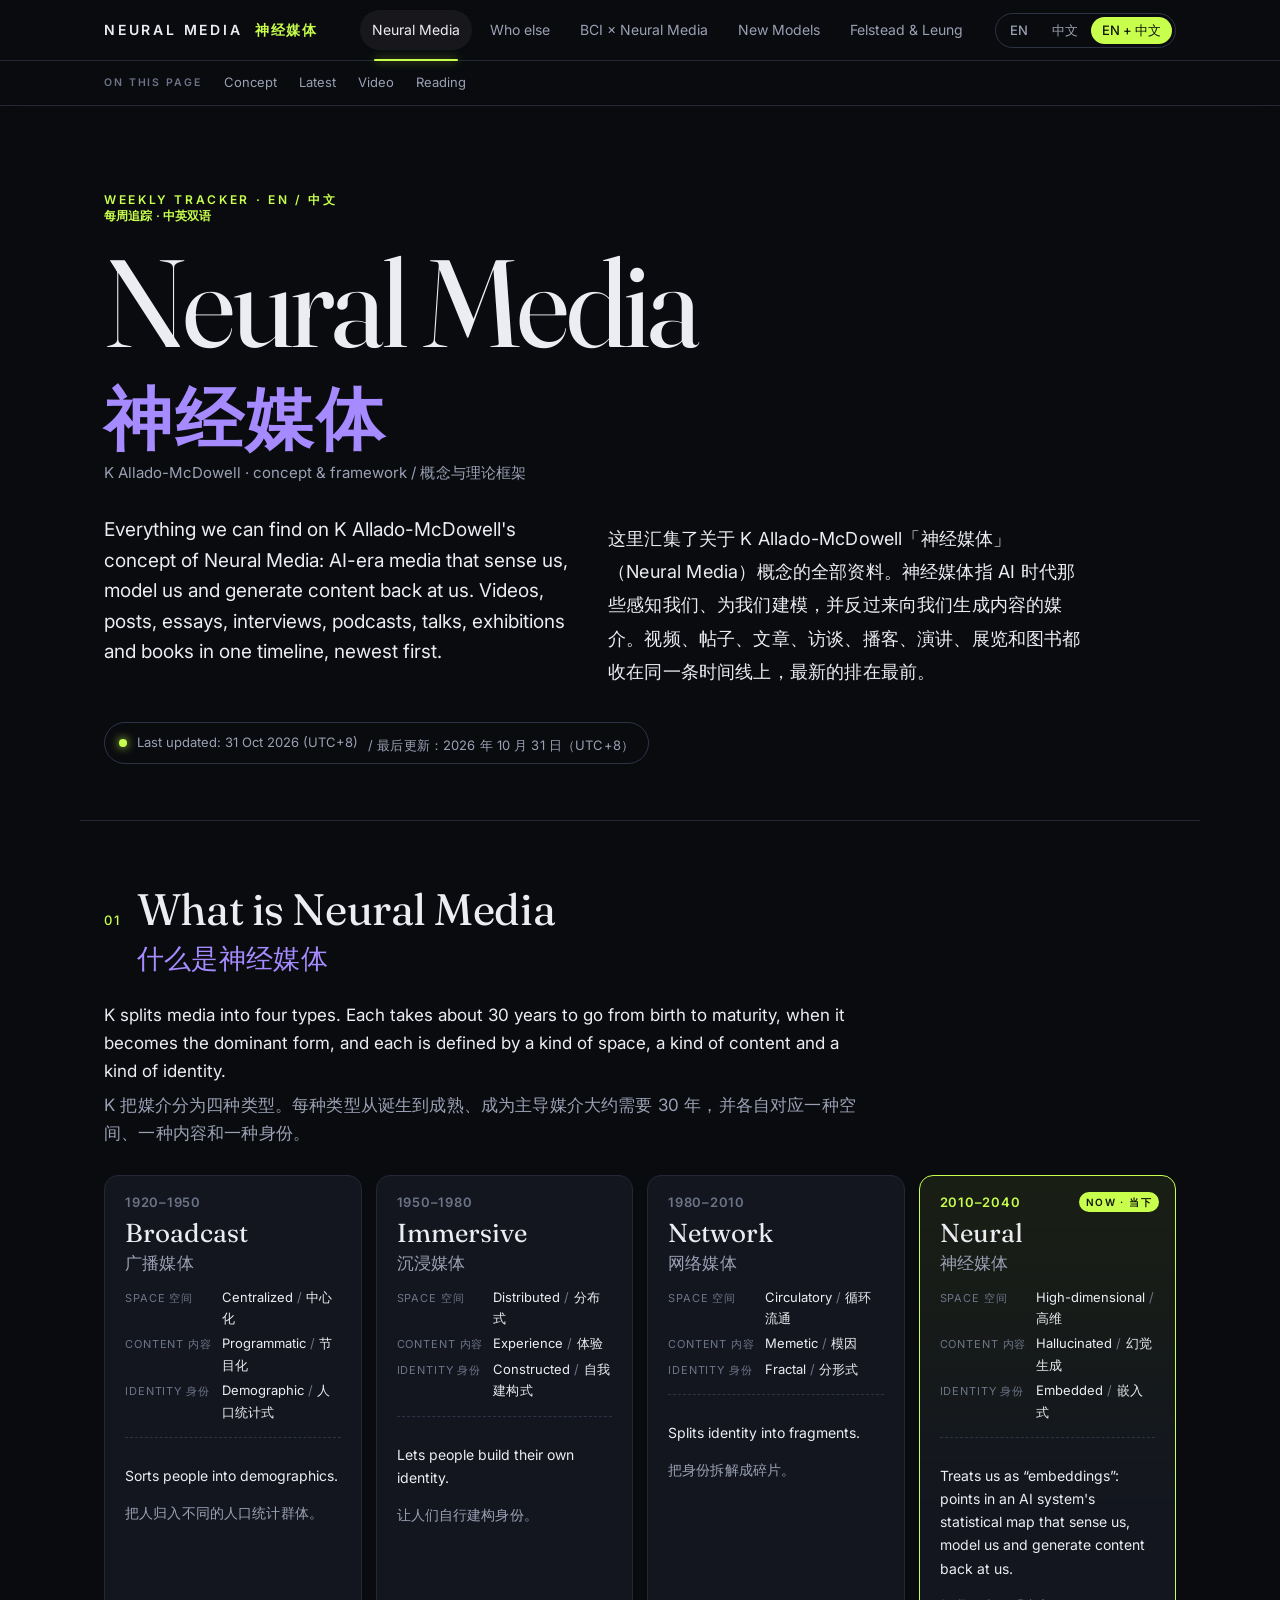
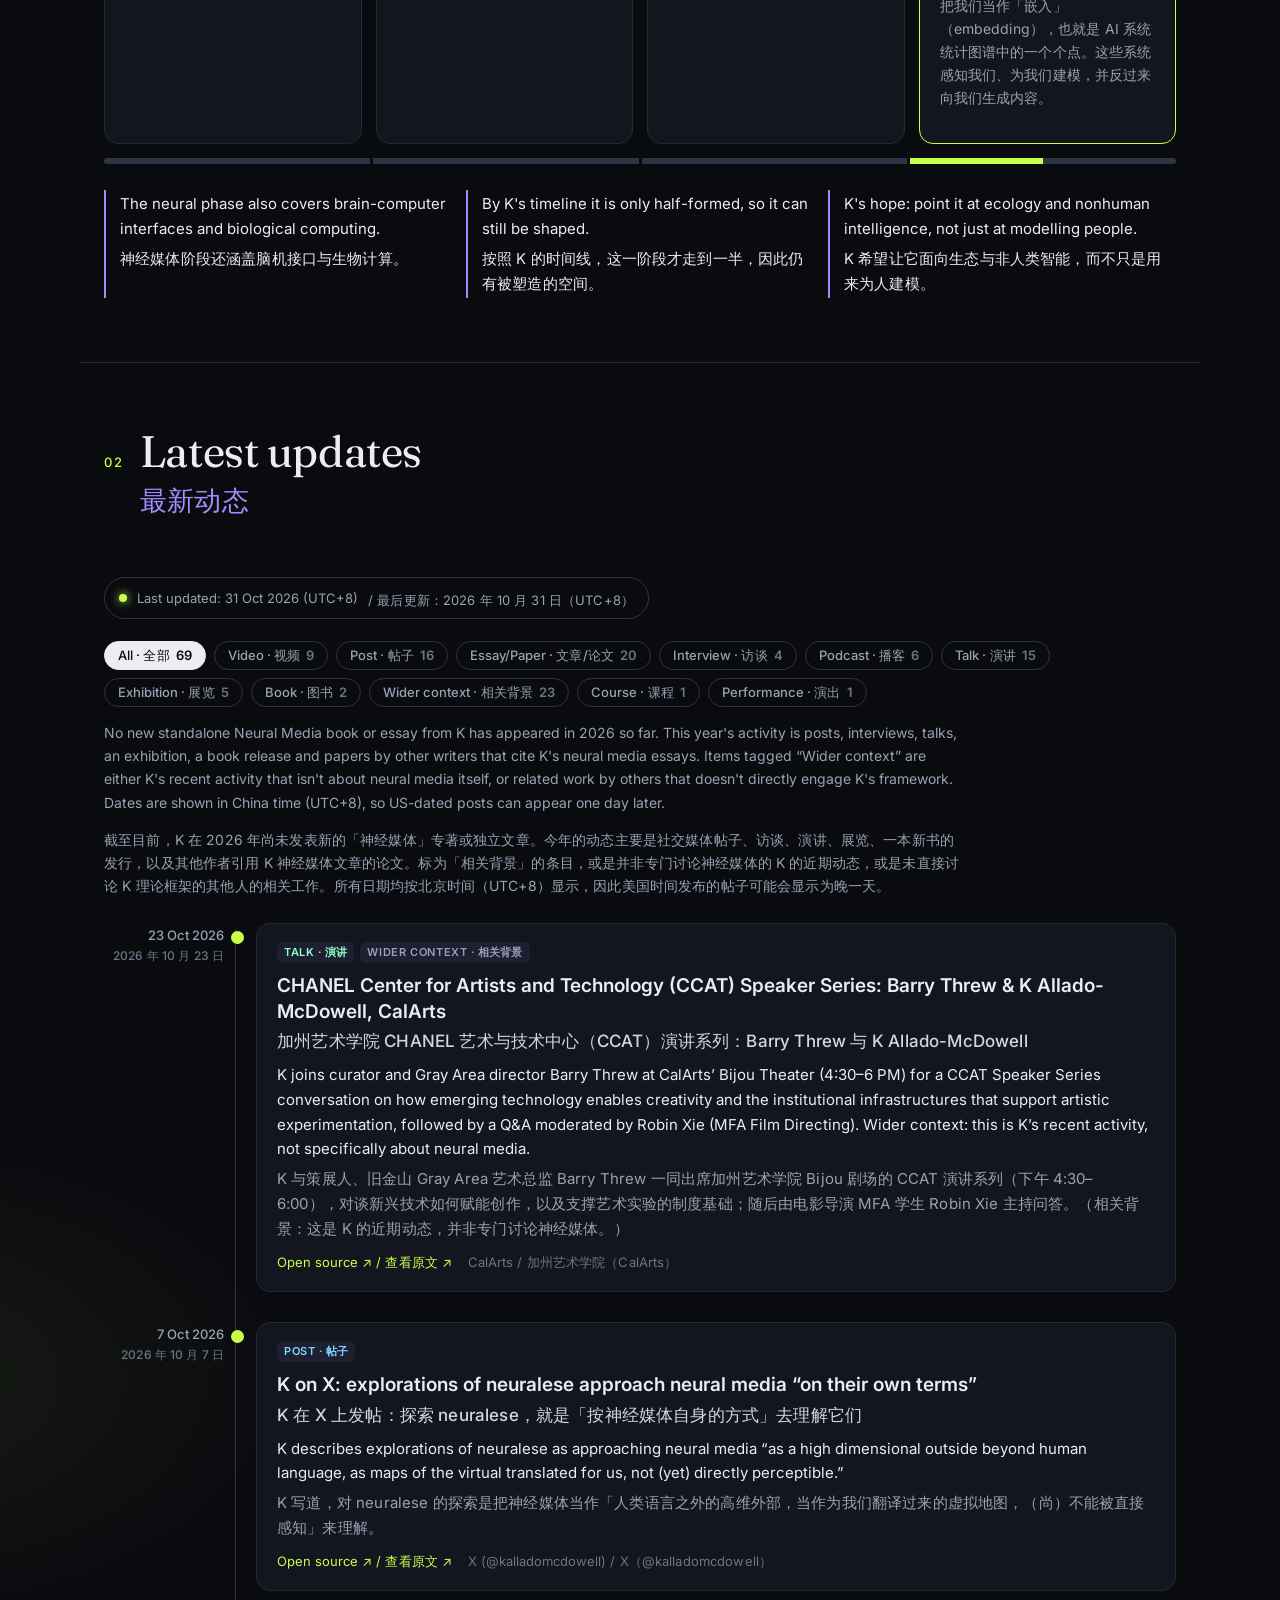
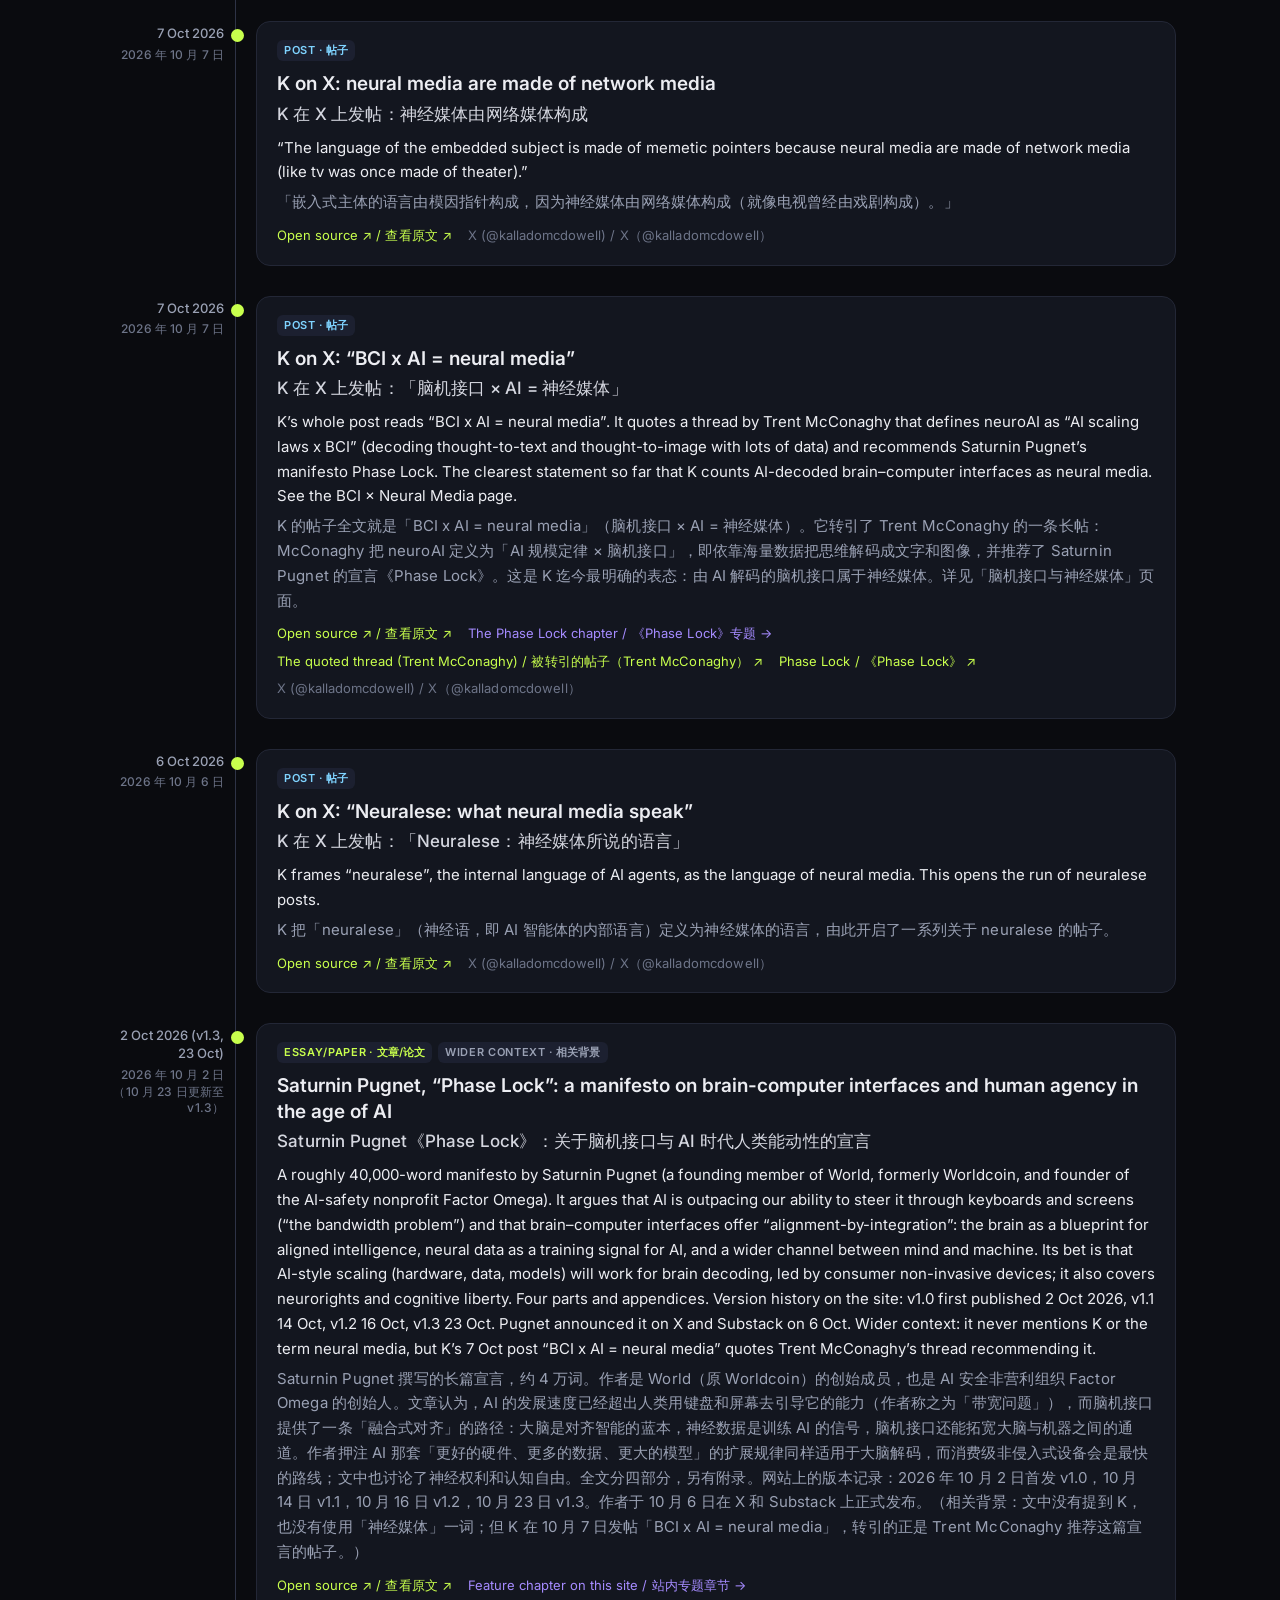
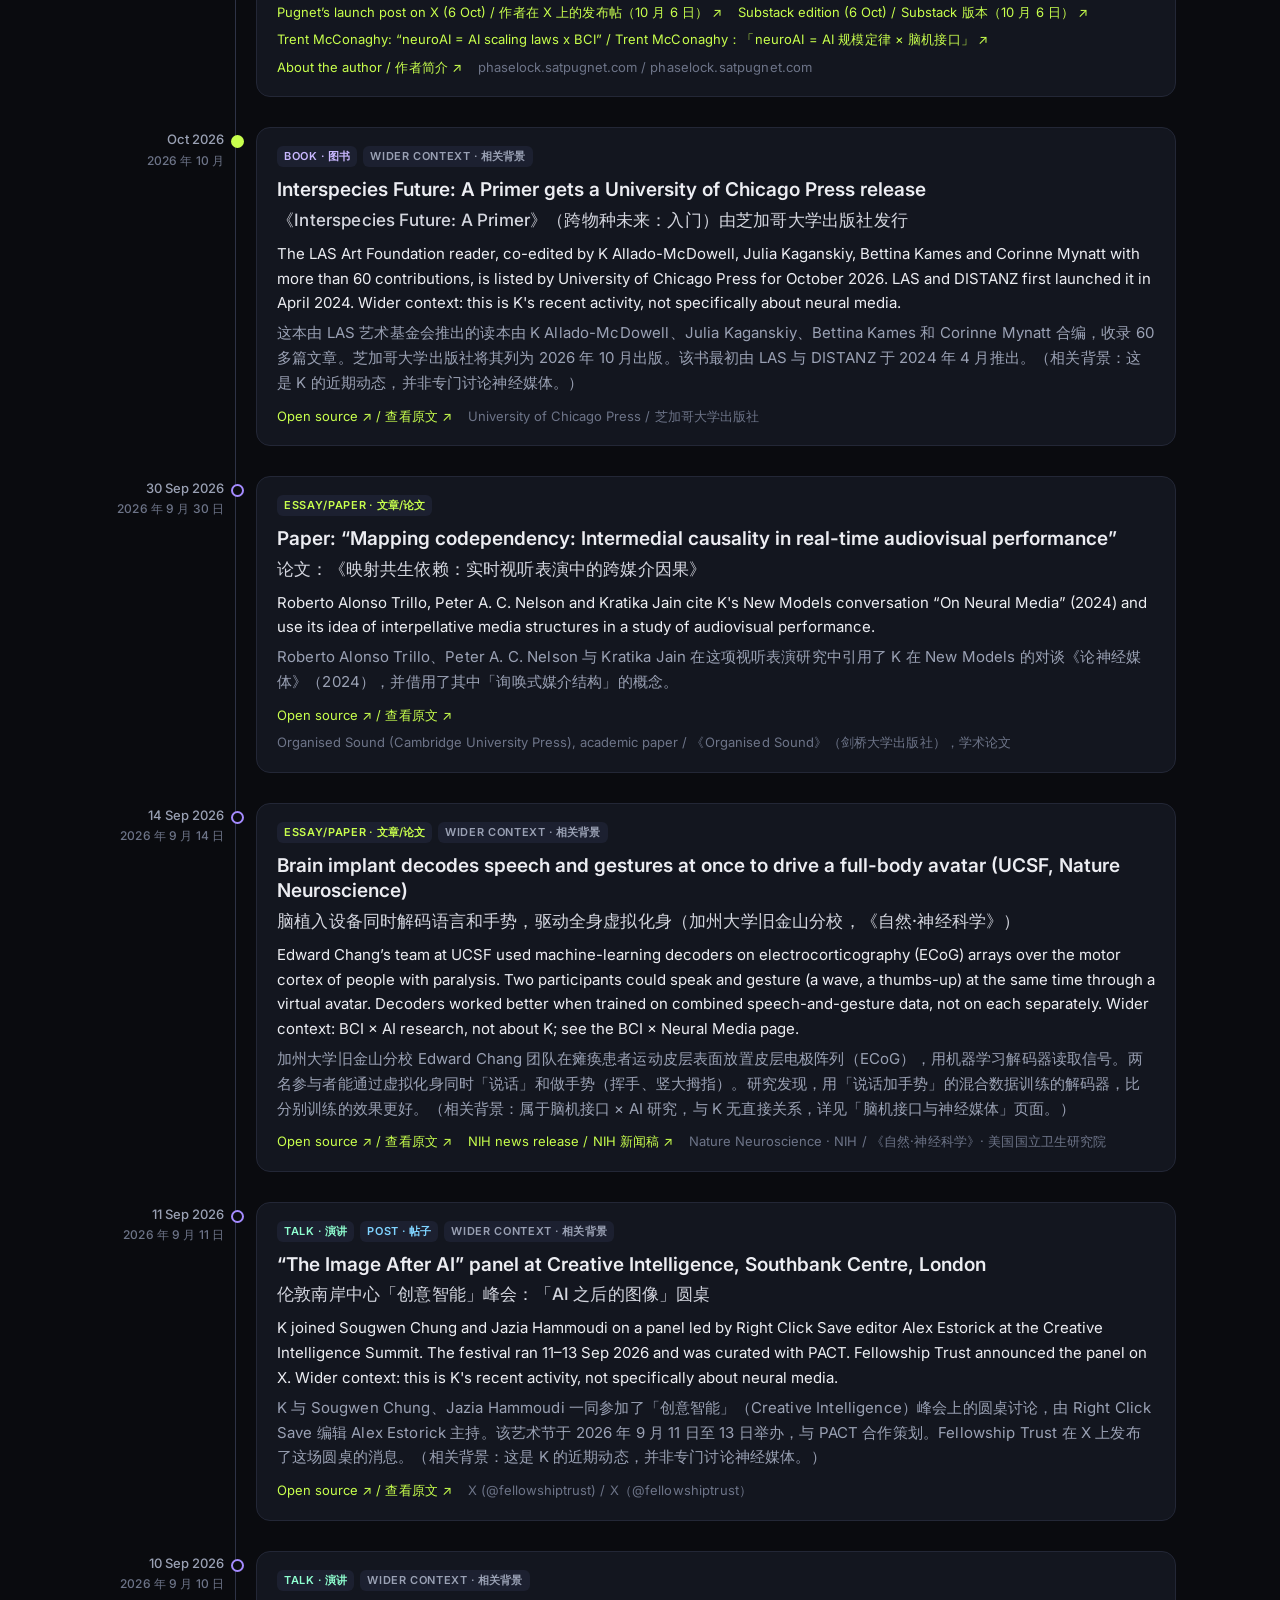
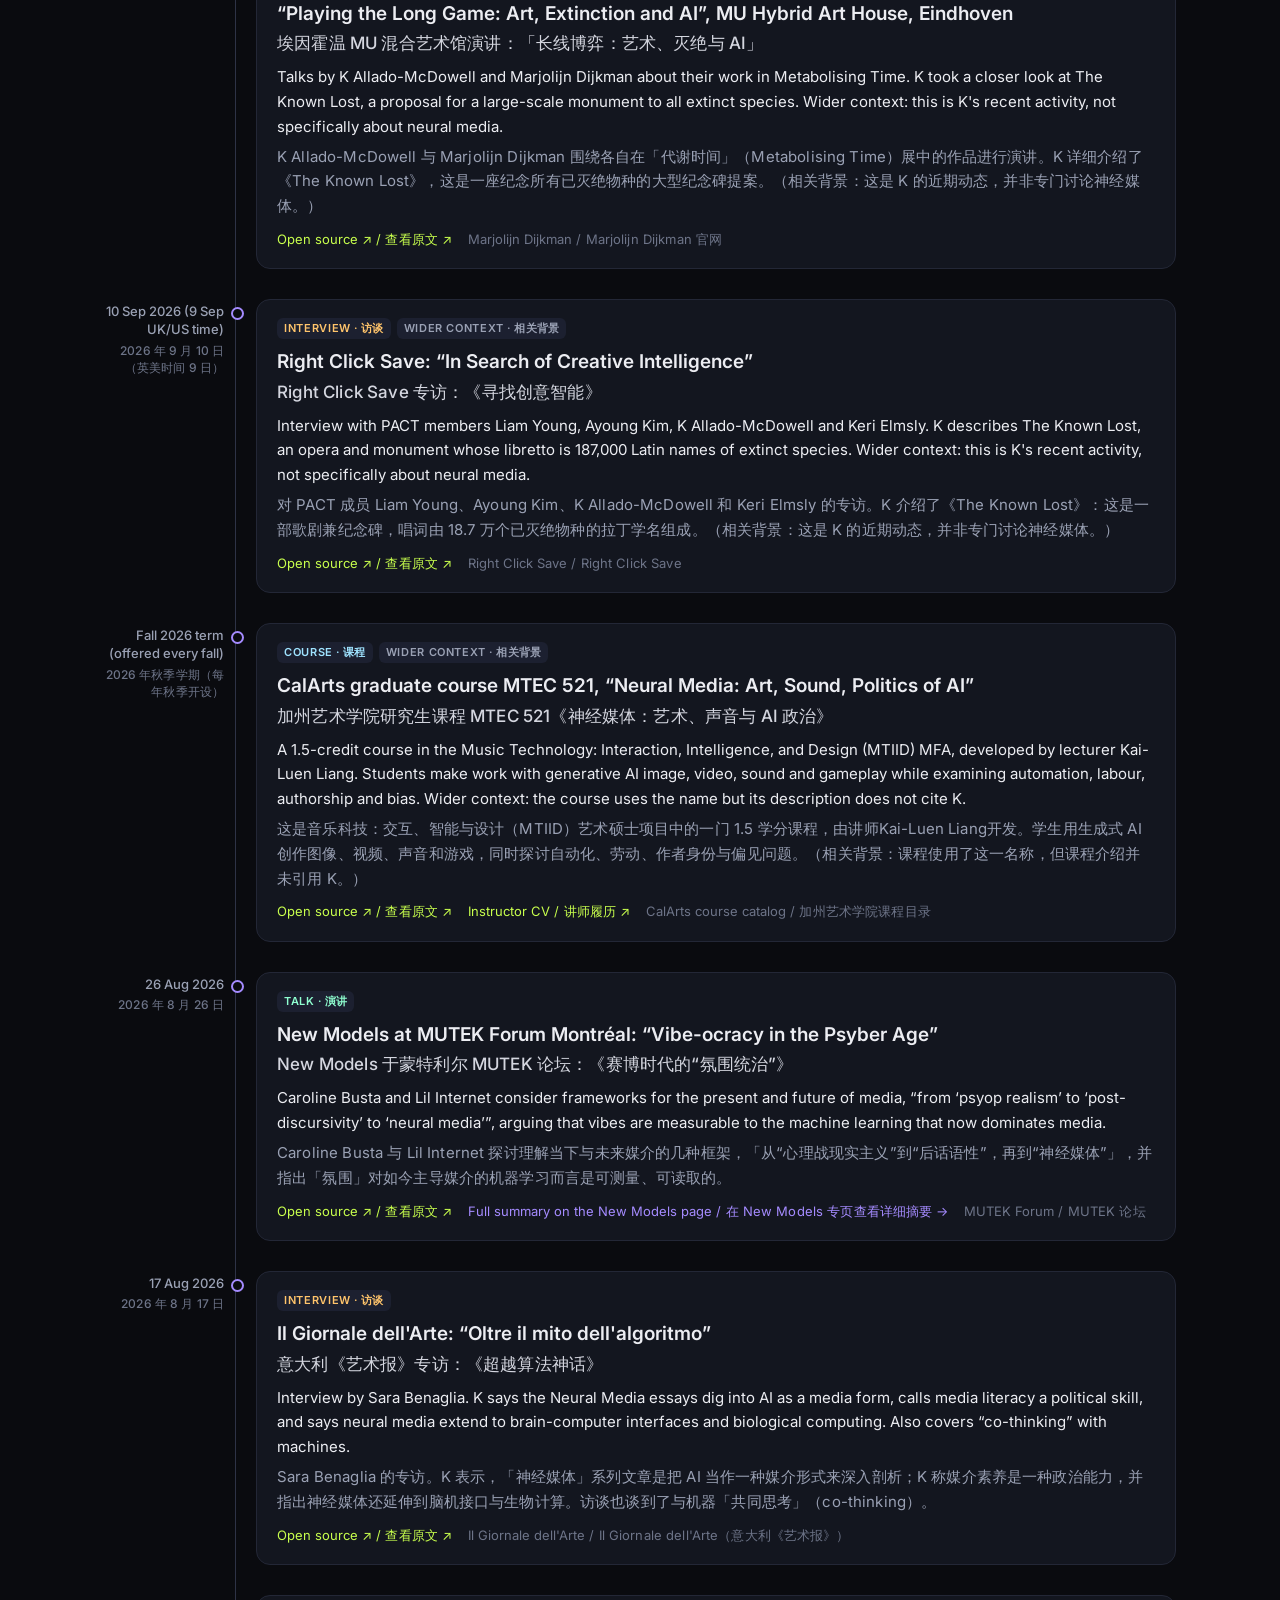
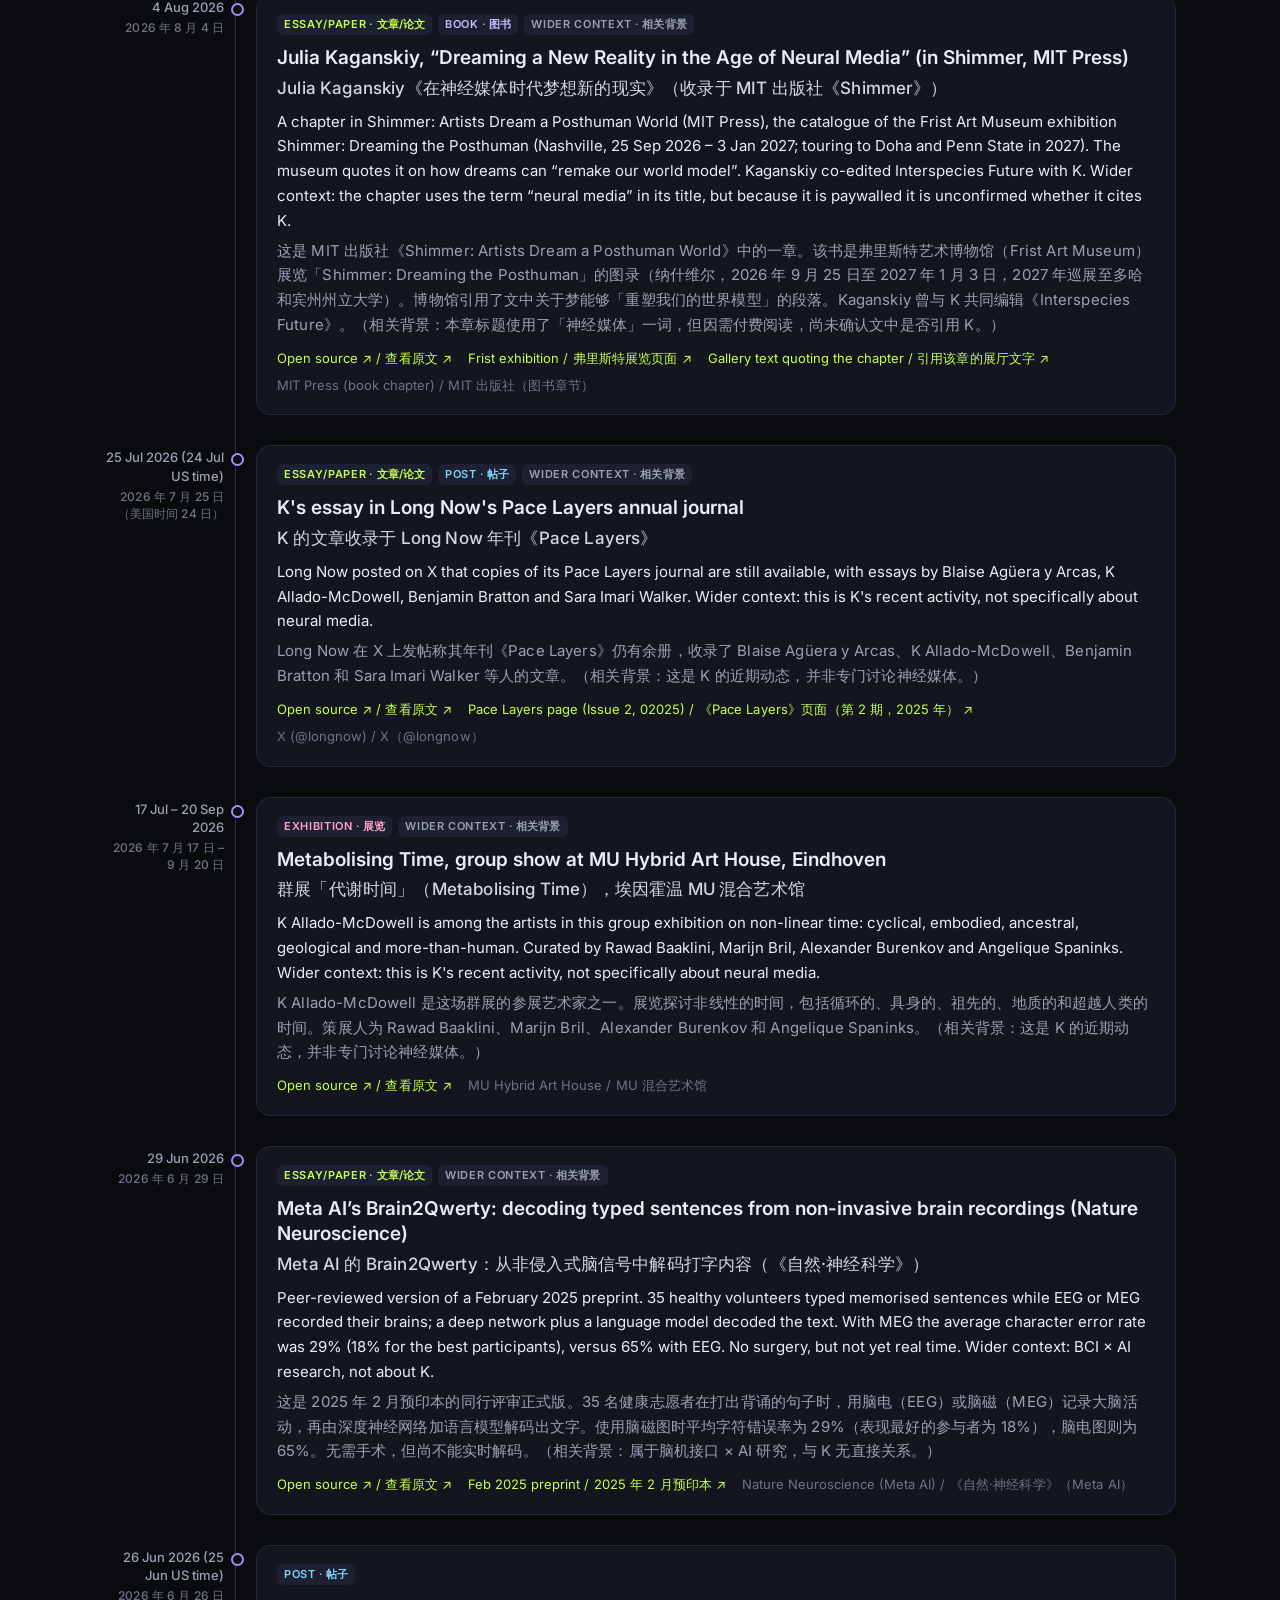
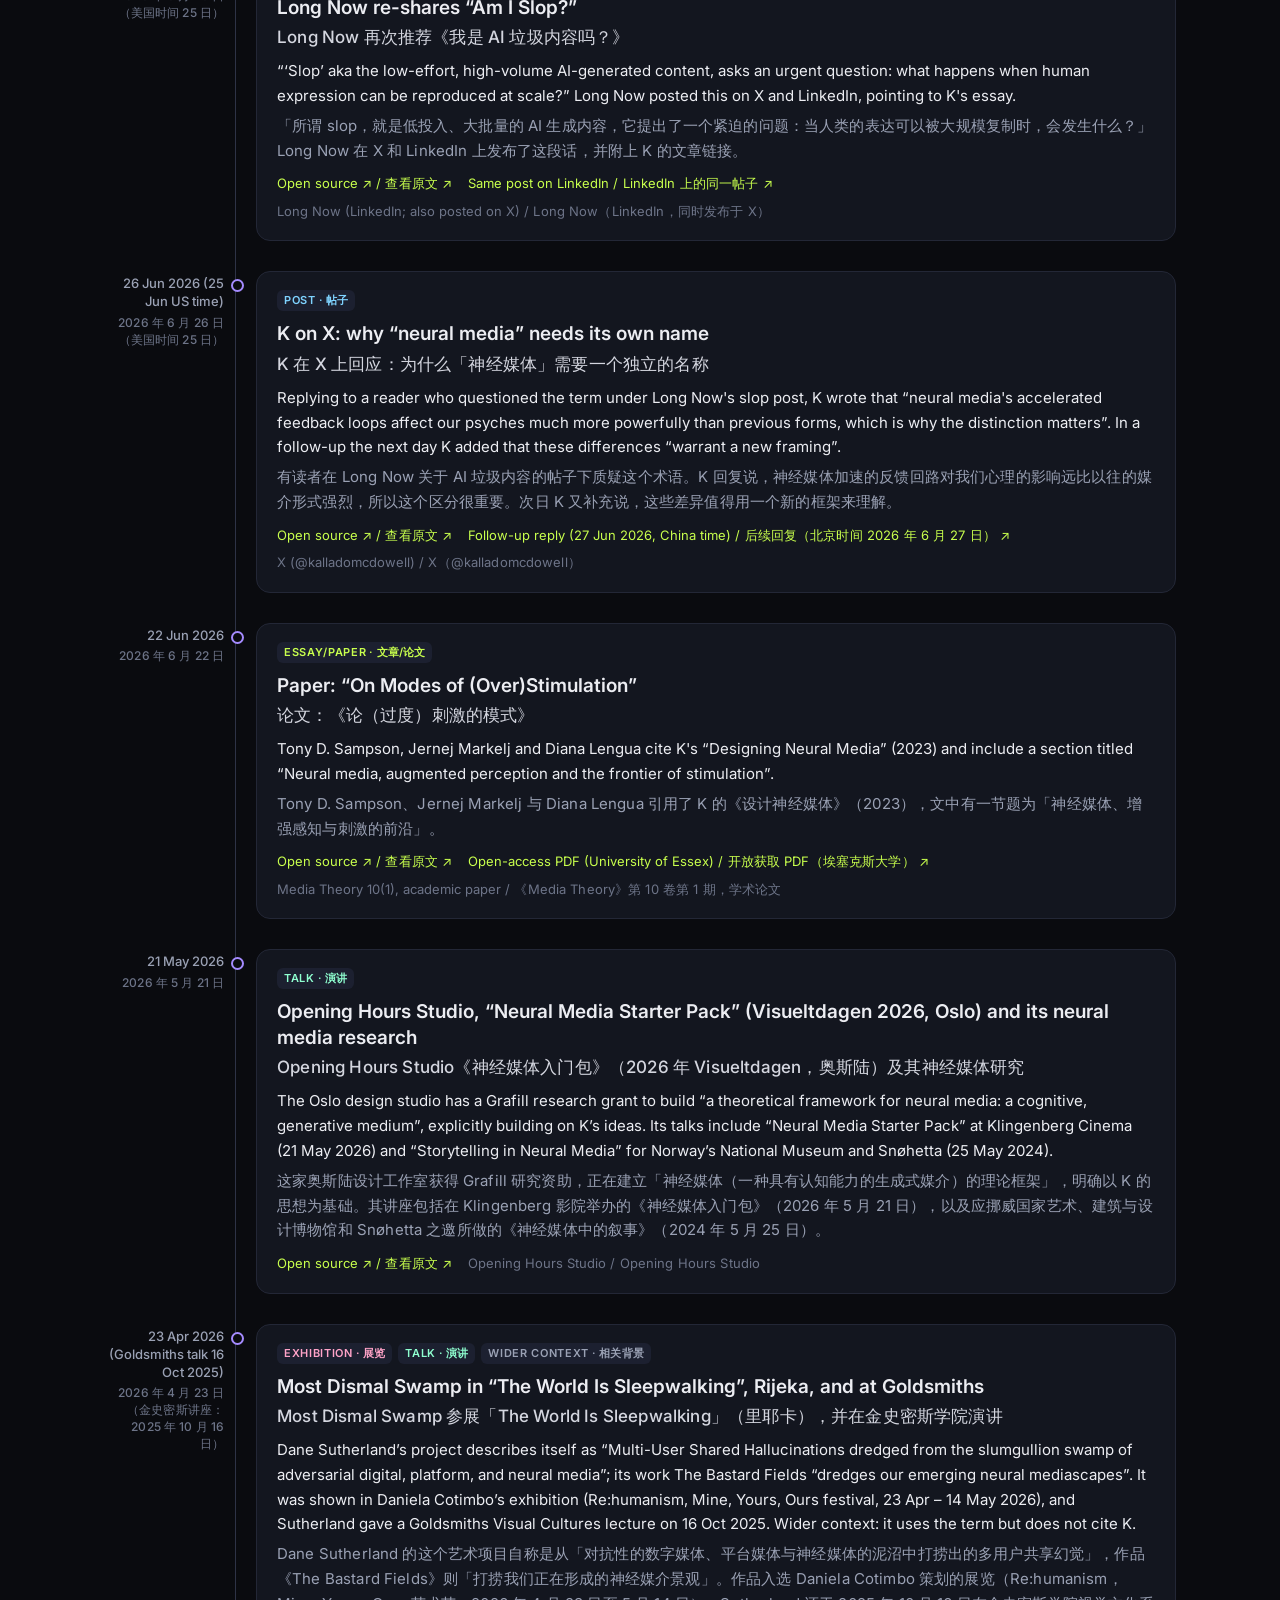
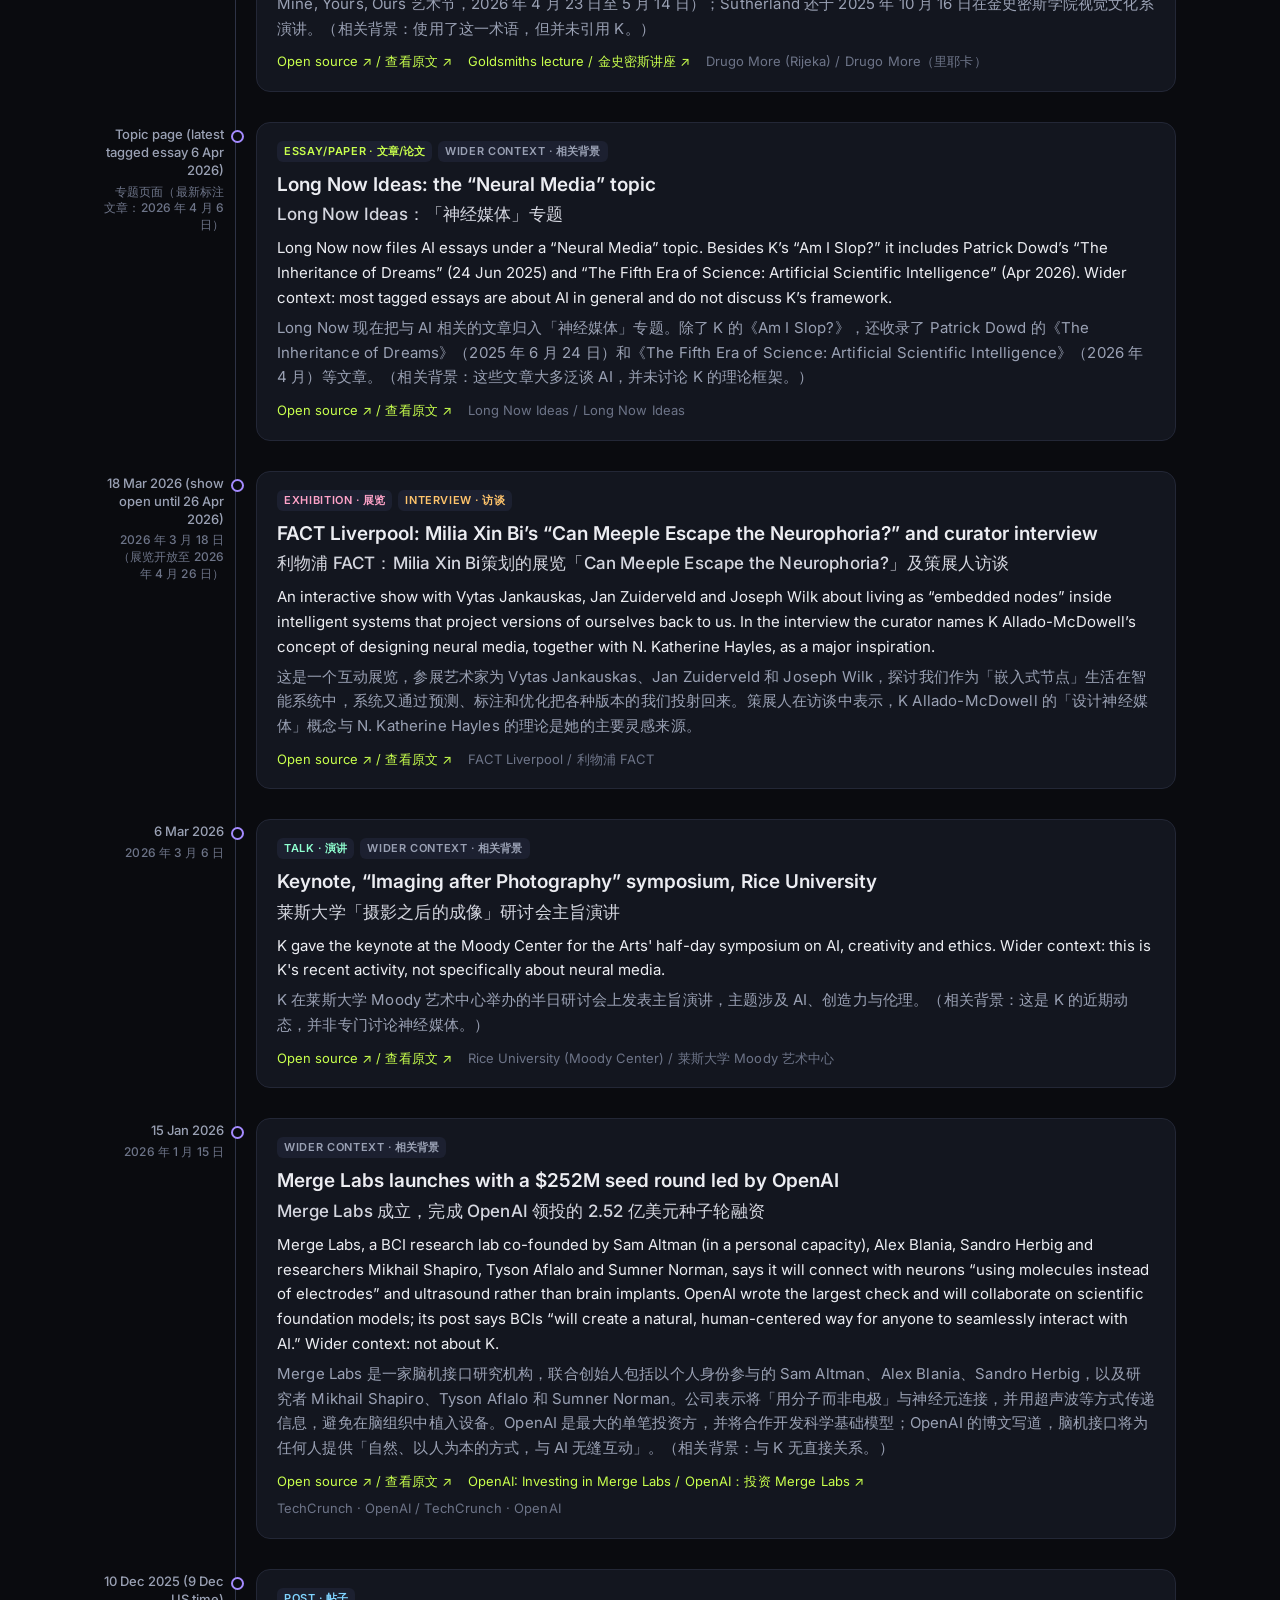
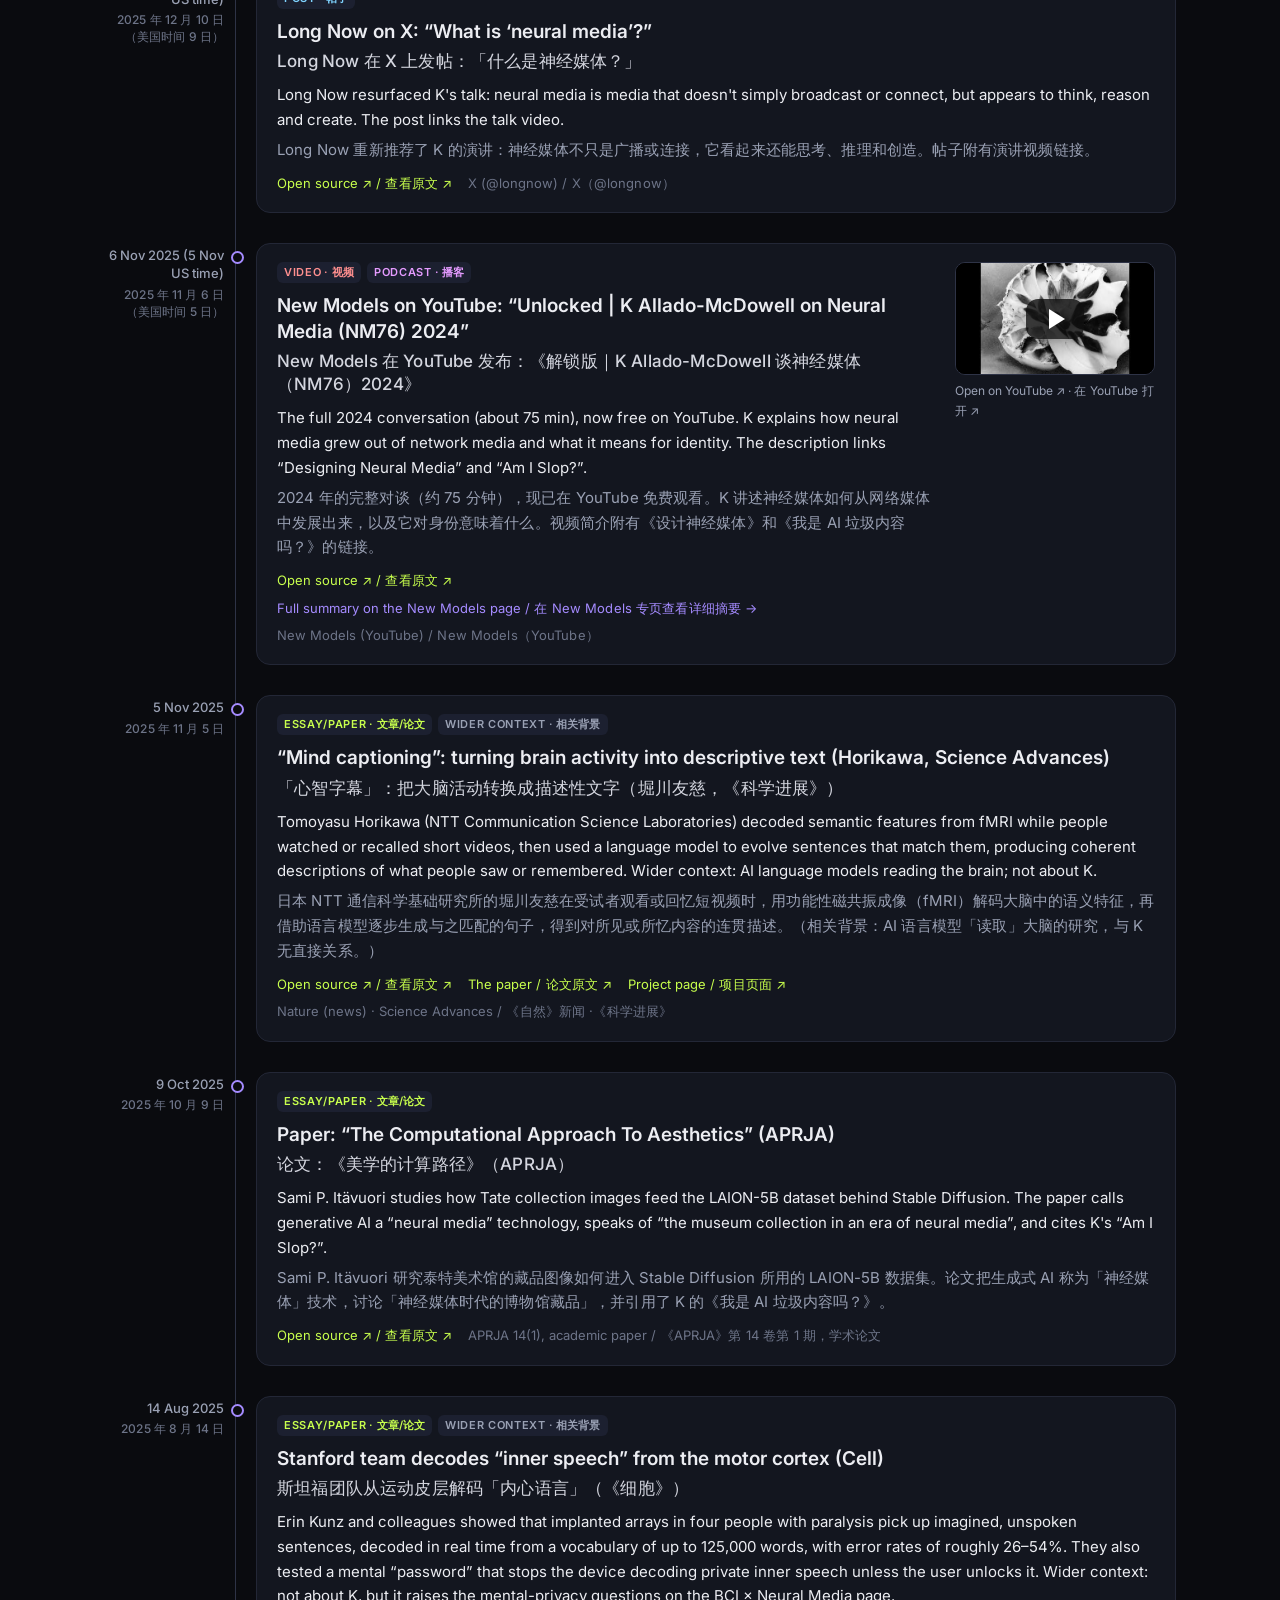
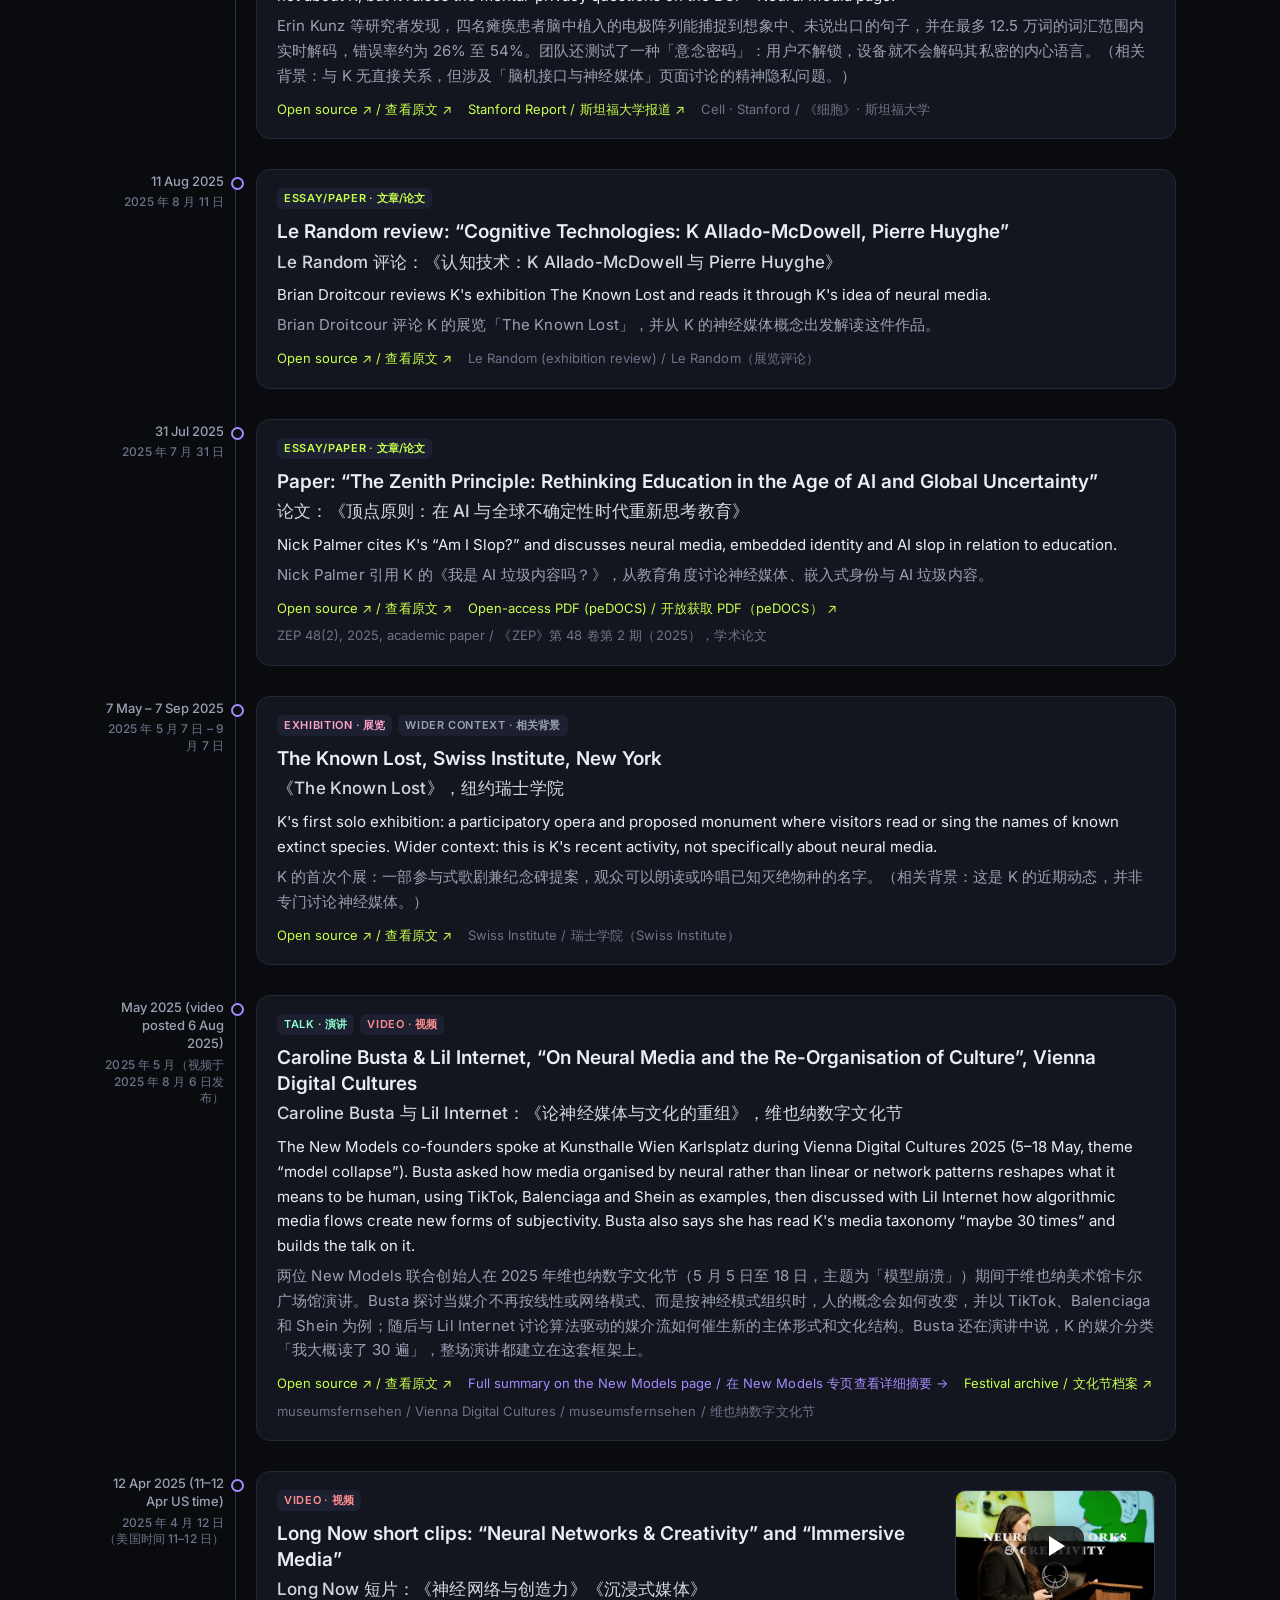
==== index.html @ 3c7d7187 "Neural Media update 2026-10-31: Zagreb I'm So Janky screening + Neuralink VOICE BCI news Co-authored" ====
<!doctype html>
<html lang="en">
<head>
<meta charset="utf-8">
<meta name="viewport" content="width=device-width, initial-scale=1">
<title>Neural Media · 神经媒体 | K Allado-McDowell tracker</title>
<meta name="description" content="A bilingual (English / Simplified Chinese) tracker of everything on Neural Media, the concept by K Allado-McDowell.">
<!-- Optional web fonts; the page falls back to system fonts offline. -->
<link rel="preconnect" href="https://fonts.googleapis.com">
<link rel="preconnect" href="https://fonts.gstatic.com" crossorigin>
<link rel="stylesheet" href="https://fonts.googleapis.com/css2?family=Fraunces:opsz,wght@9..144,400;9..144,600&family=Inter:wght@400;500;600&display=swap">
<style>:root{
  --bg:#0a0b0f; --bg2:#101219; --panel:#13161f; --line:#232736; --line2:#2e3346;
  --text:#ecedf2; --muted:#9aa1b4; --dim:#6d7488;
  --accent:#c8ff4d; --accent-ink:#11140a; --violet:#a58bff;
  --serif:"Fraunces","Noto Serif SC","Source Han Serif SC","Songti SC",Georgia,"Times New Roman",serif;
  --sans:"Inter","PingFang SC","Hiragino Sans GB","Noto Sans SC","Microsoft YaHei",system-ui,-apple-system,"Segoe UI",Roboto,Arial,sans-serif;
  --radius:14px;
}
*{box-sizing:border-box}
html{-webkit-text-size-adjust:100%;scroll-behavior:smooth}
body{margin:0;background:
  radial-gradient(900px 500px at 85% -5%,rgba(165,139,255,.16),transparent 60%),
  radial-gradient(700px 400px at -10% 10%,rgba(200,255,77,.07),transparent 60%),var(--bg);
  color:var(--text);font:16px/1.65 var(--sans)}
a{color:inherit}
img{max-width:100%;display:block}
.wrap{max-width:1120px;margin:0 auto;padding:0 24px}
.skip{position:absolute;left:-999px}.skip:focus{left:12px;top:12px;background:var(--accent);color:var(--accent-ink);padding:6px 10px;z-index:99}

/* language visibility */
body.lang-en .t.zh, body.lang-zh .t.en{display:none!important}
.t{display:block}
nav .t, .brand .t, .chip .t, .tag .t, .lang .t, .inline .t{display:inline}
body.lang-both nav .t.zh{display:none}
body.lang-zh nav .t.zh{display:inline}
body.lang-both .t.en + .t.zh{margin-top:.35em}
body.lang-both p.t.zh, body.lang-both .sum .t.zh{color:var(--muted)}
.t.zh{font-family:var(--sans);letter-spacing:.01em}
body.lang-both .tag .t.zh::before, body.lang-both .chip .t.zh::before{content:" · "}

/* top bar */
.topbar{position:sticky;top:0;z-index:20;background:rgba(10,11,15,.82);backdrop-filter:blur(10px);-webkit-backdrop-filter:blur(10px);border-bottom:1px solid var(--line)}
.bar{display:flex;align-items:center;gap:20px;height:60px}
.brand{font:600 14px/1 var(--sans);letter-spacing:.2em;text-decoration:none;white-space:nowrap}
.brand span{color:var(--accent);letter-spacing:.1em;margin-left:6px}
.nav{display:flex;gap:18px;margin-left:auto;font-size:14px;color:var(--muted)}
.nav a{text-decoration:none}.nav a:hover{color:var(--text)}
.lang{display:flex;border:1px solid var(--line2);border-radius:999px;padding:3px;gap:2px}
.lang button{background:none;border:0;color:var(--muted);font:500 13px/1 var(--sans);padding:7px 11px;border-radius:999px;cursor:pointer}
.lang button[aria-pressed="true"]{background:var(--accent);color:var(--accent-ink)}

/* hero */
.hero{padding:88px 24px 56px}
.kicker{font:600 12px/1 var(--sans);letter-spacing:.22em;text-transform:uppercase;color:var(--accent)}
.hero h1{font:400 clamp(52px,10vw,124px)/.95 var(--serif);letter-spacing:-.03em;margin:22px 0 10px}
.hero h1 .zh{font-family:var(--serif);font-weight:600;letter-spacing:.04em;color:var(--violet);font-size:.55em;margin-top:.15em}
.hero .by{color:var(--muted);margin:0 0 30px;font-size:15px}
.intro{display:grid;gap:28px;grid-template-columns:1fr;max-width:980px}
body.lang-both .intro{grid-template-columns:1fr 1fr}
.intro p{margin:0;font-size:19px;line-height:1.6;color:var(--text)!important}
.intro p.zh{font-size:18px;line-height:1.85}
.stamp{margin-top:34px;display:inline-flex;align-items:center;gap:10px;font-size:13px;color:var(--muted);border:1px solid var(--line2);border-radius:999px;padding:7px 14px}
.stamp i{width:8px;height:8px;border-radius:50%;background:var(--accent);box-shadow:0 0 10px var(--accent)}
.stamp .t{display:inline}
body.lang-both .stamp .t.zh::before{content:" / "}

/* blocks */
.block{padding:64px 24px;border-top:1px solid var(--line)}
.sec-head{display:flex;align-items:baseline;gap:16px;flex-wrap:wrap;margin-bottom:28px}
.sec-head .num{font:500 13px/1 var(--sans);color:var(--accent);letter-spacing:.15em}
.sec-head h2{margin:0;font:400 clamp(30px,4vw,44px)/1.1 var(--serif);letter-spacing:-.01em}
.sec-head h2 .t.zh{font-size:.62em;color:var(--violet);margin-top:.2em;font-family:var(--serif)}
.lead p{margin:0 0 6px;max-width:760px;font-size:17px}

/* eras */
.eras{display:grid;grid-template-columns:repeat(4,1fr);gap:14px;margin-top:28px}
.era{background:var(--panel);border:1px solid var(--line);border-radius:var(--radius);padding:20px;position:relative;overflow:hidden}
.era .span{font:600 13px/1 var(--sans);color:var(--dim);letter-spacing:.06em}
.era h3{font:400 26px/1.1 var(--serif);margin:10px 0 14px}
.era h3 .t.zh{font-size:17px;color:var(--muted);font-family:var(--sans);margin-top:4px}
.era dl{margin:0 0 14px;display:grid;grid-template-columns:auto 1fr;gap:4px 10px;font-size:13px}
.era dt{color:var(--dim);text-transform:uppercase;letter-spacing:.08em;font-size:11px;padding-top:2px}
.era dd{margin:0}
.era dd .t{display:inline}body.lang-both .era dd .t.zh::before{content:" / ";color:var(--dim)}
.era .id{font-size:14px;margin:0;border-top:1px dashed var(--line2);padding-top:12px}
.era.now{border-color:var(--accent);background:linear-gradient(180deg,rgba(200,255,77,.08),var(--panel) 60%)}
.era.now .span{color:var(--accent)}
.era.now::after{content:"NOW · 当下";position:absolute;top:16px;right:16px;font:600 10px/1 var(--sans);letter-spacing:.14em;color:var(--accent-ink);background:var(--accent);padding:5px 7px;border-radius:999px}
.timeline-bar{display:grid;grid-template-columns:repeat(4,1fr);margin-top:14px;height:6px;border-radius:6px;overflow:hidden;gap:3px}
.timeline-bar span{background:var(--line2)}.timeline-bar span.now{background:linear-gradient(90deg,var(--accent) 50%,var(--line2) 50%)}
.notes{list-style:none;padding:0;margin:26px 0 0;display:grid;grid-template-columns:repeat(3,1fr);gap:14px}
.notes li{border-left:2px solid var(--violet);padding:2px 0 2px 14px;font-size:15px}

/* feed */
.filters{display:flex;flex-wrap:wrap;gap:8px;margin-bottom:10px}
.chip{background:transparent;border:1px solid var(--line2);color:var(--muted);border-radius:999px;padding:7px 13px;font:500 13px/1 var(--sans);cursor:pointer}
.chip b{font-weight:600;color:var(--dim);margin-left:6px}
.chip[aria-pressed="true"]{background:var(--text);color:var(--bg);border-color:var(--text)}
.chip[aria-pressed="true"] b{color:var(--bg)}
.feed-note{color:var(--muted);font-size:14px;margin:14px 0 26px;max-width:860px}
.feed{list-style:none;margin:0;padding:0;position:relative}
.feed::before{content:"";position:absolute;left:131px;top:6px;bottom:6px;width:1px;background:var(--line2)}
.item{display:grid;grid-template-columns:120px 1fr;gap:0 32px;padding:0 0 30px;position:relative}
.item::before{content:"";position:absolute;left:127px;top:8px;width:9px;height:9px;border-radius:50%;background:var(--bg);border:2px solid var(--violet)}
.item.fresh::before{border-color:var(--accent);background:var(--accent)}
.when{font:500 13px/1.4 var(--sans);color:var(--muted);text-align:right;padding-top:3px}
.when .t.zh{font-size:12px;color:var(--dim)}
.card{background:var(--panel);border:1px solid var(--line);border-radius:var(--radius);padding:18px 20px;display:grid;gap:10px;grid-template-columns:1fr}
.card.has-thumb{grid-template-columns:1fr 200px;gap:10px 20px}
.card:hover{border-color:var(--line2)}
.tags{display:flex;gap:6px;flex-wrap:wrap}
.tag{font:600 11px/1 var(--sans);letter-spacing:.06em;text-transform:uppercase;border-radius:6px;padding:5px 7px;background:#1c2030;color:var(--muted)}
.tag.video{color:#ff8f8f}.tag.post{color:#7fd3ff}.tag.essay{color:var(--accent)}.tag.interview{color:#ffc46b}
.tag.podcast{color:#e59bff}.tag.talk{color:#8fffd0}.tag.exhibition{color:#ffa3c8}.tag.book{color:#c9b8ff}
.tag.new{background:var(--accent);color:var(--accent-ink)}
.card h3{margin:0;font:600 19px/1.35 var(--sans)}
.card h3 a{text-decoration:none}.card h3 a:hover{text-decoration:underline;text-decoration-color:var(--accent);text-underline-offset:3px}
.card h3 .t.zh{font-weight:500;font-size:17px;color:#d4d6df}
.sum p{margin:0;font-size:15px}
.links{display:flex;flex-wrap:wrap;gap:6px 16px;font-size:13px}
.links a{color:var(--accent);text-decoration:none}.links a:hover{text-decoration:underline}
.links .src{color:var(--dim)}
.links .t{display:inline}body.lang-both .links .t.zh::before{content:" / "}
.thumb{grid-row:1 / span 4;grid-column:2;border-radius:10px;overflow:hidden;border:1px solid var(--line2);align-self:start;position:relative}
.thumb img{aspect-ratio:16/9;object-fit:cover;width:100%}
.thumb::after{content:"▶";position:absolute;inset:0;display:grid;place-items:center;color:#fff;font-size:22px;text-shadow:0 2px 10px #000}
.empty{color:var(--muted)}

/* video */
.video-grid{display:grid;grid-template-columns:1.3fr 1fr;gap:32px;align-items:start}
.player{display:block;position:relative;border-radius:var(--radius);overflow:hidden;border:1px solid var(--line2);text-decoration:none}
.player img{width:100%;aspect-ratio:16/9;object-fit:cover;filter:saturate(.9)}
.player .play{position:absolute;left:50%;top:50%;transform:translate(-50%,-50%);width:76px;height:76px;border-radius:50%;background:var(--accent);display:grid;place-items:center;box-shadow:0 10px 40px rgba(0,0,0,.5)}
.player .play::before{content:"";border-left:22px solid var(--accent-ink);border-top:13px solid transparent;border-bottom:13px solid transparent;margin-left:6px}
.player .cap{position:absolute;left:0;right:0;bottom:0;padding:14px 16px;background:linear-gradient(transparent,rgba(0,0,0,.85));font-size:13px;color:#ddd}
.player .cap .t{display:inline}body.lang-both .player .cap .t.zh::before{content:" · "}
.video-info h3{font:400 26px/1.2 var(--serif);margin:0 0 8px}
.video-info h3 .t.zh{font-size:18px;color:var(--violet)}
.video-info .meta{color:var(--muted);font-size:14px;margin:0 0 18px}
.video-info .meta .t{display:block}
.take{list-style:none;padding:0;margin:0 0 18px;counter-reset:k}
.take li{counter-increment:k;position:relative;padding:0 0 14px 38px;font-size:15px}
.take li::before{content:counter(k,decimal-leading-zero);position:absolute;left:0;top:1px;font:600 12px/1.6 var(--sans);color:var(--accent)}

/* reading */
.reading{display:grid;grid-template-columns:repeat(4,1fr);gap:14px}
.read{display:flex;flex-direction:column;gap:10px;background:var(--panel);border:1px solid var(--line);border-radius:var(--radius);padding:20px;text-decoration:none;transition:border-color .2s,transform .2s}
.read:hover{border-color:var(--accent);transform:translateY(-2px)}
.read .yr{font:600 12px/1 var(--sans);color:var(--accent);letter-spacing:.1em}
.read h3{margin:0;font:400 20px/1.25 var(--serif)}
.read h3 .t.zh{font-size:15px;font-family:var(--sans);color:var(--muted)}
.read .src{margin-top:auto;font-size:12px;color:var(--dim)}
.read .src .t{display:inline}body.lang-both .read .src .t.zh::before{content:" / "}

.foot{padding:40px 24px 60px;border-top:1px solid var(--line);color:var(--dim);font-size:13px}
.foot p{margin:0 0 6px}

@media (max-width:960px){
  .eras{grid-template-columns:1fr 1fr}.timeline-bar{display:none}
  .notes{grid-template-columns:1fr}
  .video-grid{grid-template-columns:1fr}
  .reading{grid-template-columns:1fr 1fr}
  .lang{margin-left:auto}
}
@media (max-width:640px){
  .wrap{padding:0 18px}
  .hero{padding:56px 18px 40px}
  body.lang-both .intro{grid-template-columns:1fr}
  .intro p{font-size:17px}.intro p.zh{font-size:16px}
  .block{padding:48px 18px}
  .eras{grid-template-columns:1fr}
  .reading{grid-template-columns:1fr}
  .brand span{display:none}
  .lang button{padding:7px 9px;font-size:12px}
  .feed::before{left:5px}
  .item{grid-template-columns:1fr;padding-left:24px;gap:6px}
  .item::before{left:1px;top:5px}
  .when{text-align:left;display:flex;gap:8px;flex-wrap:wrap}
  .when .t{display:inline}
  body.lang-both .when .t.zh::before{content:"· "}
  .card.has-thumb{grid-template-columns:1fr}
  .thumb{grid-row:auto;grid-column:auto;order:-1}
}

body.lang-both .by .inline .t.zh::before{content:" / "}
@media (max-width:640px){.stamp{border-radius:12px;align-items:flex-start}.stamp .t{display:block}body.lang-both .stamp .t.zh::before{content:none}}

/* landscape: who else works on neural media */
.land-lead p{max-width:900px}
.legend{display:flex;flex-wrap:wrap;gap:8px;margin:22px 0 44px}
.mark{display:inline-flex;align-items:center;font:600 10.5px/1 var(--sans);letter-spacing:.08em;text-transform:uppercase;border-radius:999px;padding:5px 9px;border:1px solid var(--line2);color:var(--muted);white-space:nowrap}
.mark .t{display:inline}body.lang-both .mark .t.zh::before{content:" · "}
.mark.term{color:var(--accent);border-color:rgba(200,255,77,.45)}
.mark.citesK{color:var(--violet);border-color:rgba(165,139,255,.5)}
.mark.adjacent{color:#ffc46b;border-color:rgba(255,196,107,.4)}
.mark.different{color:var(--dim);border-style:dashed}
.land-group{margin:0 0 56px}
.land-head{display:flex;align-items:baseline;gap:18px;border-bottom:1px solid var(--line2);padding-bottom:14px;margin-bottom:6px}
.land-head .roman{font:400 44px/1 var(--serif);color:var(--violet);opacity:.8;min-width:56px}
.land-head h3{margin:0;font:400 30px/1.15 var(--serif);letter-spacing:-.01em}
.land-head h3 .t{display:inline}.land-head h3 .t.zh{font:500 18px/1 var(--sans);color:var(--muted)}
body.lang-both .land-head h3 .t.zh::before{content:"  ";white-space:pre}
.who-list{list-style:none;margin:0;padding:0;display:grid;grid-template-columns:1fr 1fr;column-gap:48px}
.who{padding:22px 0;border-bottom:1px solid var(--line);display:grid;gap:8px;align-content:start}
.who h4{margin:0;font:400 22px/1.25 var(--serif)}
.who h4 a{text-decoration:none}.who h4 a:hover{color:var(--accent)}
.who h4 .t.zh{font:500 15px/1.5 var(--sans);color:var(--muted)}
.who h4 .arr{font:400 14px/1 var(--sans);color:var(--accent);margin-left:8px;vertical-align:3px}
body.lang-both .who h4 .t.en + .t.zh{margin-top:.2em}
body.lang-zh .who h4 .t.zh{font:400 20px/1.35 var(--serif);color:var(--text)}
.who-marks{display:flex;flex-wrap:wrap;gap:6px}
.who-line p{margin:0;font-size:14.5px;line-height:1.6}
.land-note{margin-top:18px;color:var(--dim);font-size:13.5px;border-left:2px solid var(--line2);padding-left:14px}
.land-note p{margin:0}
.g-meanings .who-list{grid-template-columns:repeat(4,1fr);column-gap:14px}
.g-meanings .who{border:1px dashed var(--line2);border-radius:var(--radius);padding:18px;margin-top:14px;background:rgba(19,22,31,.5)}
.g-meanings .who h4{font-size:18px}
.tag.course{color:#9fe3ff}
@media (max-width:960px){.who-list{grid-template-columns:1fr}.g-meanings .who-list{grid-template-columns:1fr 1fr}}
@media (max-width:640px){.g-meanings .who-list{grid-template-columns:1fr}.land-head .roman{font-size:34px;min-width:40px}.land-head h3{font-size:24px}.land-head h3 .t{display:block}body.lang-both .land-head h3 .t.zh::before{content:none}}
.who h4 .one{display:block}
body.lang-both .who h4 .t.zh .arr{display:none}
.who h4 .arr{white-space:nowrap}

/* BCI x neural media */
.tag.performance{color:#ffb38a}
.bci-strap{display:flex;align-items:center;gap:16px;margin:-6px 0 26px;font:600 11px/1 var(--sans);letter-spacing:.24em;color:var(--dim)}
.bci-strap .s-brain{color:var(--violet)}.bci-strap .s-net{color:var(--accent)}
.bci-strap .s-wave{flex:1;max-width:420px;height:18px;background:
  url("data:image/svg+xml,%3Csvg xmlns='http://www.w3.org/2000/svg' width='60' height='18' viewBox='0 0 60 18'%3E%3Cpath d='M0 9 Q7.5 0 15 9 T30 9 T45 9 T60 9' fill='none' stroke='%23a58bff' stroke-width='1.2'/%3E%3C/svg%3E") repeat-x left center;
  -webkit-mask:linear-gradient(90deg,#000 10%,rgba(0,0,0,.25));mask:linear-gradient(90deg,#000 10%,rgba(0,0,0,.25))}
.bci-lead p{max-width:900px}
.mark.b-k{color:var(--violet);border-color:rgba(165,139,255,.55)}
.mark.b-theory{color:var(--accent);border-color:rgba(200,255,77,.45)}
.mark.b-research{color:#8fffd0;border-color:rgba(143,255,208,.4)}
.mark.b-industry{color:#ffc46b;border-color:rgba(255,196,107,.4)}
.mark.b-law{color:#ff9fb0;border-color:rgba(255,159,176,.4)}
.primer{display:grid;grid-template-columns:repeat(4,1fr);gap:14px;margin-top:18px}
.pcard{position:relative;background:linear-gradient(180deg,rgba(165,139,255,.07),var(--panel) 55%);border:1px solid var(--line);border-radius:var(--radius);padding:22px 20px 18px;display:flex;flex-direction:column;gap:10px;overflow:hidden}
.pcard .pnum{position:absolute;right:16px;top:8px;font:italic 400 46px/1 var(--serif);color:var(--violet);opacity:.22}
.pcard h4{margin:0;font:400 22px/1.2 var(--serif);padding-right:36px}
.pcard h4 .t.zh{font:500 15px/1.5 var(--sans);color:var(--muted)}
body.lang-zh .pcard h4 .t.zh{font:400 20px/1.35 var(--serif);color:var(--text)}
.ptext p{margin:0;font-size:14.5px;line-height:1.6}
.pcard .links{margin-top:auto}
.ideas .idea{padding:22px 0;border-bottom:1px solid var(--line);display:grid;gap:8px;align-content:start}
.idea h4{margin:0;font:400 22px/1.25 var(--serif)}
.idea h4 a{text-decoration:none}.idea h4 a:hover{color:var(--accent)}
.idea h4 .t.zh{font:500 15px/1.5 var(--sans);color:var(--muted)}
body.lang-zh .idea h4 .t.zh{font:400 20px/1.35 var(--serif);color:var(--text)}
.idea-src{font:500 12px/1.5 var(--sans);letter-spacing:.04em;color:var(--dim)}
.idea-src .t{display:inline}body.lang-both .idea-src .t.zh::before{content:" / "}
.bnews{list-style:none;margin:10px 0 0;padding:0;position:relative}
.bnews::before{content:"";position:absolute;left:131px;top:0;bottom:0;width:1px;background:linear-gradient(var(--violet),var(--line2) 30%,var(--line2) 80%,transparent)}
.nyear{display:grid;grid-template-columns:120px 1fr;gap:0 32px;margin:26px 0 8px}
.nyear span{grid-column:1;text-align:right;font:400 30px/1 var(--serif);color:var(--violet);opacity:.85}
.nyear:first-child{margin-top:8px}
.nitem{display:grid;grid-template-columns:120px 1fr;gap:0 32px;padding:12px 0;position:relative}
.nitem::before{content:"";position:absolute;left:128px;top:19px;width:7px;height:7px;border-radius:50%;background:var(--accent);box-shadow:0 0 8px rgba(200,255,77,.6)}
.ndate{font:500 13px/1.4 var(--sans);color:var(--muted);text-align:right;padding-top:2px}
.ndate .t.zh{font-size:12px;color:var(--dim)}
.nbody{display:grid;gap:6px;border-bottom:1px solid var(--line);padding-bottom:14px}
.nbody h4{margin:0;font:600 17px/1.35 var(--sans)}
.nbody h4 a{text-decoration:none}.nbody h4 a:hover{text-decoration:underline;text-decoration-color:var(--accent);text-underline-offset:3px}
.nbody h4 .t.zh{font-weight:500;font-size:15.5px;color:#d4d6df}
@media (max-width:960px){.primer{grid-template-columns:1fr 1fr}}
@media (max-width:640px){
  .primer{grid-template-columns:1fr}
  .bnews::before{left:5px}
  .nyear,.nitem{grid-template-columns:1fr;padding-left:24px;gap:6px}
  .nyear span{text-align:left;font-size:24px}
  .nitem::before{left:2px;top:17px}
  .ndate{text-align:left;display:flex;gap:8px;flex-wrap:wrap}.ndate .t{display:inline}
  body.lang-both .ndate .t.zh::before{content:"· "}
  .bci-strap .s-wave{max-width:none}
}
body.lang-zh .land-head h3 .t.zh{font:400 28px/1.2 var(--serif);color:var(--text);letter-spacing:.02em}

/* multi-page navigation */
.nav{gap:6px}
.nav a{position:relative;padding:8px 12px;border-radius:999px;white-space:nowrap;transition:color .2s,background .2s}
.nav a[aria-current="page"]{color:var(--text);background:rgba(255,255,255,.06)}
.nav a[aria-current="page"]::after{content:"";position:absolute;left:14px;right:14px;bottom:-11px;height:2px;border-radius:2px;background:var(--accent);box-shadow:0 0 10px rgba(200,255,77,.6)}
.subnav{border-top:1px solid var(--line)}
.subnav-in{display:flex;align-items:center;gap:22px;height:44px;font-size:13px;color:var(--muted);overflow-x:auto;scrollbar-width:none}
.subnav-in::-webkit-scrollbar{display:none}
.subnav a{position:relative;text-decoration:none;white-space:nowrap;padding:6px 0;transition:color .2s}.subnav a:hover{color:var(--text)}
.subnav a[aria-current="true"]{color:var(--accent)}
.subnav a[aria-current="true"]::after{content:"";position:absolute;left:0;right:0;bottom:-6px;height:2px;border-radius:2px;background:var(--accent);box-shadow:0 0 8px rgba(200,255,77,.55)}
.subnav .t{display:inline}body.lang-both .subnav a .t.zh,body.lang-both .subnav .sublabel .t.zh{display:none}
.sublabel{font:600 10.5px/1 var(--sans);letter-spacing:.18em;text-transform:uppercase;color:var(--dim)}
.block.page-first{border-top:0;padding-top:72px}
.links a.internal{color:var(--violet)}
@media (max-width:960px){
  .bar{flex-wrap:wrap;height:auto;padding-top:10px;padding-bottom:0;gap:10px 16px}
  .nav{order:3;width:100%;margin:0 -6px;overflow-x:auto;scrollbar-width:none;padding-bottom:8px}
  .nav::-webkit-scrollbar{display:none}
  .nav a{padding:7px 12px;font-size:13.5px}
  .nav a[aria-current="page"]::after{bottom:-3px}
}

/* Phase Lock feature chapter */
.feature{position:relative;margin:40px 0 72px;padding:56px 56px 48px;border:1px solid var(--line2);border-radius:22px;overflow:hidden;
  background:radial-gradient(700px 360px at 100% 0%,rgba(165,139,255,.18),transparent 65%),radial-gradient(500px 300px at 0% 100%,rgba(200,255,77,.06),transparent 60%),linear-gradient(180deg,#12141d,#0d0f15)}
.feature::before{content:"";position:absolute;inset:0 0 auto 0;height:3px;background:linear-gradient(90deg,var(--violet),var(--accent))}
.f-top{max-width:880px}
.f-kicker{font:600 12px/1 var(--sans);letter-spacing:.24em;text-transform:uppercase;color:var(--accent)}
.f-kicker .t{display:inline}body.lang-both .f-kicker .t.zh::before{content:" · "}
.f-title{margin:18px 0 8px;font:400 clamp(56px,9vw,112px)/.92 var(--serif);letter-spacing:-.035em;
  background:linear-gradient(100deg,#fff 30%,#cfc3ff 70%,var(--accent));-webkit-background-clip:text;background-clip:text;color:transparent}
.f-sub p{margin:0;font:400 22px/1.35 var(--serif)}
.f-sub p.t.zh{font:500 17px/1.6 var(--sans);color:var(--muted)}
body.lang-zh .f-sub p.t.zh{font:400 22px/1.45 var(--serif);color:var(--text)}
.f-byline{margin:14px 0 0;font-size:13.5px;color:var(--muted)}
.f-byline .t{display:block}
.f-def{margin:30px 0 0;padding:18px 0 18px 22px;border-left:2px solid var(--violet)}
.f-def .fw{font:italic 400 15px/1 var(--serif);color:var(--violet);letter-spacing:.02em;margin-bottom:10px}
.f-def p{margin:0;font:400 20px/1.45 var(--serif)}
.f-def p.t.zh{font:400 17px/1.7 var(--serif);color:var(--muted)}
body.lang-zh .f-def p.t.zh{font-size:20px;color:var(--text)}
.f-def figcaption{margin-top:10px;font-size:12.5px;color:var(--dim)}
.f-cta{display:flex;flex-wrap:wrap;gap:10px;margin:30px 0 0}
.btn{display:inline-flex;align-items:center;gap:8px;padding:11px 18px;border-radius:999px;border:1px solid var(--line2);text-decoration:none;font:500 14px/1 var(--sans);color:var(--text);background:rgba(255,255,255,.02);transition:border-color .2s,transform .2s}
.btn:hover{border-color:var(--accent);transform:translateY(-1px)}
.btn .t{display:inline}body.lang-both .btn .t.zh::before{content:" · "}body.lang-both .btn .t.zh{color:var(--muted)}
.btn.primary{background:var(--accent);color:var(--accent-ink);border-color:var(--accent);font-weight:600}
body.lang-both .btn.primary .t.zh{color:var(--accent-ink);opacity:.75}
.f-note{margin-top:24px;padding:14px 16px;border:1px dashed var(--line2);border-radius:12px;font-size:13.5px;color:var(--muted);max-width:880px}
.f-note p{margin:0}
.f-h{margin:0 0 16px;font:600 11.5px/1 var(--sans);letter-spacing:.2em;text-transform:uppercase;color:var(--accent)}
.f-h .t{display:inline}body.lang-both .f-h .t.zh::before{content:" · "}
.f-row{display:grid;gap:40px;margin-top:56px;padding-top:40px;border-top:1px solid var(--line)}
.f-row-a{grid-template-columns:minmax(0,.8fr) minmax(0,2.2fr)}
.f-row-b{grid-template-columns:minmax(0,1fr) minmax(0,1.6fr)}
.f-author>p{margin:0 0 6px;font-size:14.5px;line-height:1.65}
.f-author .links{margin-top:12px}
.fpoints{list-style:none;margin:0;padding:0;display:grid;grid-template-columns:1fr 1fr;gap:26px 34px}
.fpoint{position:relative;padding-left:40px}
.fpn{position:absolute;left:0;top:2px;font:400 22px/1 var(--serif);color:var(--violet)}
.fpoint h5{margin:0 0 6px;font:400 21px/1.25 var(--serif)}
.fpoint h5 .t.zh{font:500 14.5px/1.5 var(--sans);color:var(--muted)}
body.lang-zh .fpoint h5 .t.zh{font:400 19px/1.35 var(--serif);color:var(--text)}
.fq{margin:10px 0 0;padding:0 0 0 12px;border-left:2px solid var(--accent)}
.fq p{margin:0;font:italic 400 15px/1.5 var(--serif);color:#e6e1ff}
.fq p.t.zh{font:400 14px/1.6 var(--sans);color:var(--muted)}
.f-struct{margin-top:56px;padding-top:40px;border-top:1px solid var(--line)}
.f-struct-intro p{margin:0 0 6px;max-width:760px;font-size:15px}
.fparts{list-style:none;margin:20px 0 0;padding:0}
.fpart{display:grid;grid-template-columns:minmax(0,1fr) minmax(0,2fr);gap:32px;padding:24px 0;border-bottom:1px solid var(--line)}
.fpart:last-child{border-bottom:0}
.fpart-head a{display:flex;align-items:baseline;gap:14px;text-decoration:none}
.fpart-head a:hover .fname{color:var(--accent)}
.fr{font:400 40px/1 var(--serif);color:var(--violet);min-width:64px}
.fname .t{display:block}.fname .t.en{font:400 26px/1.15 var(--serif)}
.fname .t.zh{font:500 14px/1.5 var(--sans);color:var(--muted)}
body.lang-zh .fname .t.zh{font:400 24px/1.2 var(--serif);color:var(--text)}
.fquest{margin:10px 0 0 78px;font:italic 400 15px/1.45 var(--serif);color:#cfc3ff}
.fquest .t.zh{font:400 13.5px/1.6 var(--sans);font-style:normal;color:var(--muted)}
.fsecs{list-style:none;margin:14px 0 0;padding:0;display:grid;grid-template-columns:1fr 1fr;gap:6px 24px;font-size:13px;color:var(--muted)}
.fsecs li{padding:4px 0;border-top:1px dashed var(--line)}
.fsecs .t.zh{font-size:12.5px;color:var(--dim)}
body.lang-both .fsecs .t.en + .t.zh{margin-top:0}
.vlist{list-style:none;margin:0;padding:0 0 0 16px;border-left:1px solid var(--line2)}
.vlist li{position:relative;padding:0 0 16px 6px}
.vlist li::before{content:"";position:absolute;left:-21px;top:6px;width:9px;height:9px;border-radius:50%;background:var(--bg);border:2px solid var(--violet)}
.vlist li:first-child::before{background:var(--accent);border-color:var(--accent)}
.vl{font:600 12px/1 var(--sans);letter-spacing:.08em;color:var(--accent);margin-right:10px}
.vl .t,.vd .t{display:inline}body.lang-both .vl .t.zh,body.lang-both .vd .t.zh{display:none}
.vd{font-size:12.5px;color:var(--muted)}
.vt p{margin:4px 0 0;font-size:14px}
.clist{list-style:none;margin:0;padding:0;display:grid;grid-template-columns:1fr auto 1fr auto 1fr;gap:12px;align-items:stretch}
.cstep{background:rgba(19,22,31,.7);border:1px solid var(--line);border-radius:var(--radius);padding:16px;display:flex;flex-direction:column;gap:6px}
.cdate{font:600 11px/1.3 var(--sans);letter-spacing:.06em;color:var(--dim)}
.cdate .t{display:inline}body.lang-both .cdate .t.zh{display:none}
.cstep h5{margin:0;font:400 18px/1.25 var(--serif)}
.cstep h5 a{text-decoration:none}.cstep h5 a:hover{color:var(--accent)}
.cstep .who-line p{font-size:13.5px}
.carrow{align-self:center;color:var(--accent);font-size:20px}
.f-chain .land-note{margin-top:18px}
@media (max-width:960px){
  .feature{padding:40px 28px 36px}
  .f-row-a,.f-row-b{grid-template-columns:1fr}
  .fpoints{grid-template-columns:1fr}
  .fpart{grid-template-columns:1fr;gap:12px}
  .clist{grid-template-columns:1fr}
  .carrow{justify-self:center;transform:rotate(90deg)}
}
@media (max-width:640px){
  .feature{margin:28px -6px 56px;padding:32px 18px 28px;border-radius:16px}
  .f-sub p{font-size:19px}
  .f-def p{font-size:17px}
  .fsecs{grid-template-columns:1fr}
  .fquest{margin-left:0}
  .fr{font-size:32px;min-width:52px}
  .btn{padding:10px 14px;font-size:13px}
  .block.page-first{padding-top:44px}
}

/* sticky in-page bar: section anchors land below header + bar */
[id]{scroll-margin-top:calc(var(--hdr,72px) + 12px)}
@media (max-width:960px){.subnav-in{height:40px;gap:18px}}

/* ---------- New Models page ---------- */
.nm-lead p{font-size:17px;line-height:1.7;max-width:900px}
.nm-sub{margin:30px 0 12px;font:600 12px/1.3 var(--sans);letter-spacing:.16em;text-transform:uppercase;color:var(--accent)}
.nm-sub .t{display:inline}body.lang-both .nm-sub .t.zh::before{content:" · "}
.nm-people-grid{display:grid;grid-template-columns:repeat(3,1fr);gap:14px;margin-top:18px}
.nm-person{background:linear-gradient(180deg,rgba(200,255,77,.05),var(--panel) 55%);border:1px solid var(--line);border-radius:var(--radius);padding:20px;display:flex;flex-direction:column;gap:8px;min-width:0}
.nm-person h4{margin:0;font:400 24px/1.15 var(--serif)}
.nm-role{font:500 12.5px/1.5 var(--sans);color:var(--violet)}
.nm-role .t{display:inline}body.lang-both .nm-role .t.zh::before{content:" / "}
.nm-person .ptext p{font-size:14.5px;line-height:1.65;margin:0 0 6px}
.nm-person .links{margin-top:auto}
.nm-evo{list-style:none;margin:0;padding:0;display:grid;gap:0}
.nm-evo li{display:grid;grid-template-columns:110px 1fr;gap:18px;padding:12px 0;border-bottom:1px solid var(--line)}
.evy{font:400 22px/1.2 var(--serif);color:var(--violet)}
.evt p{margin:0 0 4px;font-size:15px;line-height:1.6}
.nm-ideas{display:grid;grid-template-columns:repeat(3,1fr);gap:14px;margin-top:18px}
.nm-idea{position:relative;background:var(--panel);border:1px solid var(--line);border-radius:var(--radius);padding:20px 18px 18px;display:flex;flex-direction:column;gap:9px;min-width:0}
.nm-idea.flag{border-color:rgba(200,255,77,.4);background:linear-gradient(180deg,rgba(200,255,77,.07),var(--panel) 50%)}
.nm-idea .pnum{position:absolute;right:14px;top:8px;font:italic 400 38px/1 var(--serif);color:var(--violet);opacity:.22}
.nm-idea h4{margin:0;font:400 21px/1.25 var(--serif);padding-right:40px}
.nm-idea h4 .t.zh{font:500 15px/1.5 var(--sans);color:var(--muted)}
body.lang-zh .nm-idea h4 .t.zh{font:400 20px/1.35 var(--serif);color:var(--text)}
.nm-idea .ptext p{margin:0 0 6px;font-size:14.5px;line-height:1.62}
.nm-idea .nm-badge{align-self:flex-start}
.nm-relsum p{font-size:16.5px;line-height:1.7;max-width:900px;margin:14px 0 6px}
.nm-rel{display:grid;grid-template-columns:1fr 1fr;gap:28px}
.nm-rlist{list-style:none;margin:0;padding:0}
.nm-rlist li{padding:12px 0;border-bottom:1px solid var(--line);display:grid;gap:6px}
.rwhen{font:600 12px/1.4 var(--sans);color:var(--accent);letter-spacing:.04em}
.rwhen .t{display:inline}body.lang-both .rwhen .t.zh::before{content:" · "}
.nm-rlist .who-line p{margin:0 0 4px;font-size:14.5px;line-height:1.62}
.nm-badge{display:inline-flex;align-items:center;gap:0;font:700 10.5px/1 var(--sans);letter-spacing:.06em;text-transform:uppercase;border-radius:999px;padding:5px 9px;background:var(--accent);color:var(--accent-ink);white-space:nowrap}
.nm-badge .t{display:inline}body.lang-both .nm-badge .t.zh::before{content:" · "}
.ntag{display:inline-flex;align-items:center;font:600 10.5px/1 var(--sans);letter-spacing:.05em;border-radius:6px;padding:5px 7px;background:#1c2030;color:var(--muted);white-space:nowrap}
.ntag .t{display:inline}body.lang-both .ntag .t.zh::before{content:" · "}
.ntag.b-transcript{color:#8fffd0;background:rgba(143,255,208,.08)}
.ntag.b-preview{color:#ffc46b;background:rgba(255,196,107,.08)}
.ntag.b-notes{color:#7fd3ff;background:rgba(127,211,255,.08)}
.ntag.b-listing{color:var(--dim);background:transparent;border:1px dashed var(--line2)}
.ntag.a-free,.ntag.a-unlocked{color:var(--text)}
.ntag.mins{color:var(--dim);background:transparent;padding-left:2px}
.nm-legend{display:flex;flex-wrap:wrap;gap:8px;margin:0 0 16px}
.chip-nm{border-color:rgba(200,255,77,.55);color:var(--accent)}
.chip-nm[aria-pressed="true"]{background:var(--accent);color:var(--accent-ink);border-color:var(--accent)}
.chip-nm[aria-pressed="true"] b{color:var(--accent-ink)}
.nm-fmt{margin:4px 0 6px}
.nm-fmt summary{cursor:pointer;color:var(--muted);font-size:13.5px;padding:6px 0}
.nm-fmt summary .t{display:inline}body.lang-both .nm-fmt summary .t.zh::before{content:" · "}
.nm-fmt .filters{margin-top:8px}
.nm-shown{font-size:13px;color:var(--accent);min-height:18px;margin:6px 0 0}
.nm-shown .t{display:inline}body.lang-both .nm-shown .t.zh::before{content:" · "}
.nm-year em{grid-column:2;align-self:end;font:500 12px/1 var(--sans);font-style:normal;color:var(--dim)}
.nm-year em .t{display:inline}body.lang-both .nm-year em .t.zh::before{content:" · "}
.nm-entry{padding:16px 0}
.nm-entry .nbody{min-width:0;display:grid;gap:8px}
.nm-entry h4{margin:2px 0 0;font:600 17.5px/1.4 var(--sans)}
.nm-entry h4 a{text-decoration:none}.nm-entry h4 a:hover{text-decoration:underline;text-decoration-color:var(--accent);text-underline-offset:3px}
.nm-entry h4 .t.zh{font-weight:500;font-size:15.5px;color:var(--muted)}
body.lang-zh .nm-entry h4 .t.zh{font-weight:600;font-size:17px;color:var(--text)}
.nm-people{font-size:13px;color:var(--violet)}
.nm-sum p{margin:0 0 6px;font-size:15px;line-height:1.7}
.nm-entry.flag::before{width:9px;height:9px;left:127px;top:20px;background:var(--accent);box-shadow:0 0 12px var(--accent)}
.nm-entry:not(.flag)::before{background:var(--bg);border:2px solid var(--violet);box-shadow:none;width:7px;height:7px}
.nm-note{border-left:3px solid var(--accent);background:rgba(200,255,77,.07);border-radius:0 10px 10px 0;padding:10px 14px}
.nm-note-h{display:block;font:700 11px/1.3 var(--sans);letter-spacing:.1em;text-transform:uppercase;color:var(--accent);margin-bottom:4px}
.nm-note-h .t{display:inline}body.lang-both .nm-note-h .t.zh::before{content:" · "}
.nm-note p{margin:0 0 4px;font-size:14.5px;line-height:1.65}
body.lang-both .nm-note p.t.zh{color:var(--text)}
@media (max-width:960px){.nm-people-grid,.nm-ideas{grid-template-columns:1fr 1fr}.nm-rel{grid-template-columns:1fr;gap:6px}}
@media (max-width:640px){
  .nm-people-grid,.nm-ideas{grid-template-columns:1fr}
  .nm-evo li{grid-template-columns:1fr;gap:4px}
  .nm-year em{grid-column:1}
  .nm-entry.flag::before{left:1px;top:19px}
  .nm-entry h4{font-size:16.5px}
  .who-marks .ntag,.who-marks .nm-badge{white-space:normal}
}

.nm-entry[hidden],.nm-year[hidden]{display:none!important}
.subnav .sublabel{white-space:nowrap;flex-shrink:0}

/* YouTube lite embed: thumbnail cover, click to play inline (youtube-nocookie), fallback link */
.yt{display:flex;flex-direction:column;gap:6px;min-width:0}
.yt-cover{position:relative;display:block;width:100%;aspect-ratio:16/9;padding:0;border:1px solid var(--line2);border-radius:10px;overflow:hidden;background:#000;cursor:pointer;color:#fff;font:inherit;text-align:left}
.yt-cover img{position:absolute;inset:0;width:100%;height:100%;object-fit:cover;transition:transform .3s,filter .3s;filter:saturate(.92)}
.yt-cover:hover img,.yt-cover:focus-visible img{transform:scale(1.03);filter:saturate(1.05)}
.yt-cover:focus-visible{outline:2px solid var(--accent);outline-offset:2px}
.yt-play{position:absolute;left:50%;top:50%;transform:translate(-50%,-50%);width:58px;height:40px;border-radius:12px;background:rgba(15,15,15,.82);display:grid;place-items:center;box-shadow:0 6px 24px rgba(0,0,0,.45);transition:background .2s}
.yt-play::before{content:"";border-left:16px solid #fff;border-top:10px solid transparent;border-bottom:10px solid transparent;margin-left:4px}
.yt-cover:hover .yt-play,.yt-cover:focus-visible .yt-play{background:#f00}
.yt-cap{position:absolute;left:0;right:0;bottom:0;padding:18px 10px 8px;background:linear-gradient(transparent,rgba(0,0,0,.85));font-size:12px;line-height:1.35;color:#eee}
.yt-cap .t{display:block}body.lang-both .yt-cap .t.zh{color:#bbb}
.yt-frame{display:block;width:100%;aspect-ratio:16/9;border:0;border-radius:10px;background:#000}
.yt-open{font-size:12px;color:var(--muted);text-decoration:none;align-self:flex-start}
.yt-open:hover{color:var(--accent);text-decoration:underline}
.yt-open .t{display:inline}body.lang-both .yt-open .t.zh::before{content:" · "}
.yt-row{display:grid;grid-template-columns:minmax(0,520px);gap:14px;margin:4px 0 2px}
.yt-row.multi{grid-template-columns:repeat(auto-fill,minmax(190px,1fr))}
.yt-row.in-card{margin:0}.yt-row.in-who{margin-top:10px;grid-template-columns:minmax(0,360px)}
.card .yt.thumb{border:0;border-radius:0;overflow:visible}
.card .yt.thumb::after{content:none}
.yt.player{border:0;border-radius:0;overflow:visible;display:flex}
.yt.player .yt-cover{border-radius:var(--radius)}
.yt.player .yt-play{width:76px;height:54px;border-radius:16px}
.yt.player .yt-play::before{border-left-width:22px;border-top-width:13px;border-bottom-width:13px}
.yt.player .yt-cap{font-size:13px;padding:16px}
.yt.player .yt-cap .t{display:inline}body.lang-both .yt.player .yt-cap .t.zh::before{content:" · "}
.yt.player .yt-frame{border-radius:var(--radius)}
.video-info .yt-row{margin-top:18px}
@media (max-width:640px){.yt-row.multi{grid-template-columns:1fr 1fr;gap:10px}.yt-cap{font-size:11px;padding:14px 8px 6px}}
/* Person tags on the Felstead & Leung page */
.ntag.w-felstead{color:#ffb38a;background:rgba(255,179,138,.1)}
.ntag.w-leung{color:#8fd8ff;background:rgba(143,216,255,.1)}
.ntag.w-joint{color:#e3a8ff;background:rgba(227,168,255,.1)}
.ntag.b-full{color:#8fffd0;background:rgba(143,255,208,.08)}
.ntag.b-abstract{color:#c8ff4d;background:rgba(200,255,77,.07)}
.ntag.b-description{color:#ffd27a;background:rgba(255,210,122,.07)}
.chip-who{border-style:dashed}
.yt-row .yt-cap .t{display:-webkit-box;-webkit-line-clamp:2;-webkit-box-orient:vertical;overflow:hidden}
body.lang-both .yt-row .yt-cap .t{-webkit-line-clamp:1}

/* I'm So Janky featured series (Felstead & Leung) */
.janky-kicker{margin:0 0 14px;font-size:13px;letter-spacing:.06em;text-transform:uppercase;color:var(--accent,#b6ff3b)}
.janky-intro{display:grid;grid-template-columns:minmax(0,280px) 1fr;gap:22px;align-items:start;margin:0 0 28px}
.janky-series-cover{display:block;border-radius:10px;overflow:hidden;border:1px solid rgba(255,255,255,.08);aspect-ratio:16/11;background:#111}
.janky-series-cover img{width:100%;height:100%;object-fit:cover;display:block}
.janky-intro-text .who-line{margin:0}
.janky-films{display:flex;flex-direction:column;gap:28px}
.janky-film{display:grid;grid-template-columns:minmax(0,1.1fr) minmax(0,1fr);gap:22px;align-items:start;padding:18px;border:1px solid rgba(255,255,255,.08);border-radius:14px;background:rgba(255,255,255,.02)}
.janky-ep{display:flex;flex-wrap:wrap;gap:8px;align-items:center;margin:0 0 8px;font-size:12px;letter-spacing:.04em;text-transform:uppercase;color:#9a9}
.janky-film h4{margin:0 0 8px;font-size:1.35rem;line-height:1.25}
.janky-credits{margin:0 0 10px;font-size:12.5px;line-height:1.45;color:#8a8a8a}
.film-cover{position:relative;display:block;border-radius:10px;overflow:hidden;border:1px solid rgba(255,255,255,.1);background:#0a0a0a;aspect-ratio:16/9}
.film-cover img{width:100%;height:100%;object-fit:cover;display:block;transition:transform .35s ease}
.film-cover:hover img{transform:scale(1.03)}
.film-cover .film-play{position:absolute;left:50%;top:50%;width:56px;height:56px;margin:-28px 0 0 -28px;border-radius:50%;background:rgba(0,0,0,.55);border:2px solid #fff;box-shadow:0 4px 20px rgba(0,0,0,.4)}
.film-cover .film-play::before{content:"";position:absolute;left:22px;top:17px;border-style:solid;border-width:11px 0 11px 18px;border-color:transparent transparent transparent #fff}
.film-cover .film-watch{position:absolute;left:0;right:0;bottom:0;padding:28px 12px 10px;background:linear-gradient(transparent,rgba(0,0,0,.85));font-size:13px;font-weight:600;color:#fff}
.film-cover.in-archive{max-width:360px;margin:10px 0 12px;aspect-ratio:16/9}
.film-cover.in-archive .film-play{width:40px;height:40px;margin:-20px 0 0 -20px}
.film-cover.in-archive .film-play::before{left:15px;top:12px;border-width:8px 0 8px 13px}
.film-cover.in-archive .film-watch{font-size:12px;padding:18px 10px 8px}
.nm-feat-badge{display:inline-flex;align-items:center;padding:2px 8px;border-radius:999px;font-size:11px;font-weight:600;letter-spacing:.02em;background:rgba(182,255,59,.12);color:var(--accent,#b6ff3b);border:1px solid rgba(182,255,59,.35);text-decoration:none}
.nm-feat-badge:hover{background:rgba(182,255,59,.22)}
@media (max-width:720px){
  .janky-intro{grid-template-columns:1fr}
  .janky-film{grid-template-columns:1fr;gap:14px;padding:14px}
  .janky-series-cover{max-width:100%}
  .film-cover.hero .film-play{width:48px;height:48px;margin:-24px 0 0 -24px}
  .film-cover.hero .film-play::before{left:18px;top:14px;border-width:10px 0 10px 16px}
}

/* Latest updates block (near top of every page) */
.latest-block{margin:8px 0 36px;padding:18px 18px 8px;border:1px solid rgba(182,255,59,.22);border-radius:14px;background:rgba(182,255,59,.04)}
.latest-head{margin-bottom:6px}
.latest-head .num{color:var(--accent,#b6ff3b)}
.latest-block .stamp{margin:4px 0 12px}
.latest-block .feed-note{margin:0 0 14px;font-size:13.5px;color:#9a9a9a}
.latest-list{margin:0;padding:0}
.latest-list::before{content:none!important;display:none}
.latest-item{padding-top:4px;padding-bottom:14px}
.latest-item::before{content:none!important;display:none}
.latest-item.fresh .ndate time{color:var(--accent,#b6ff3b)}
.latest-title{text-decoration:none}
.latest-title:hover{color:var(--accent,#b6ff3b)}
@media (max-width:640px){.latest-block{padding:14px 12px 4px;margin-bottom:28px}}
</style>
</head>
<body class="lang-both page-home">
<a class="skip" href="#top">Skip to content · 跳到正文</a>
<header class="topbar">
  <div class="wrap bar">
    <a class="brand" href="#top" data-internal>NEURAL MEDIA <span>神经媒体</span></a>
    <nav class="nav" aria-label="Pages · 页面"><a href="#top" data-internal aria-current="page"><span class="t en">Neural Media</span><span class="t zh">神经媒体总览</span></a><a href="who-else.html" data-internal><span class="t en">Who else</span><span class="t zh">其他研究者</span></a><a href="bci.html" data-internal><span class="t en">BCI × Neural Media</span><span class="t zh">脑机接口与神经媒体</span></a><a href="new-models.html" data-internal><span class="t en">New Models</span><span class="t zh">New Models 与 Lil Internet</span></a><a href="felstead-leung.html" data-internal><span class="t en">Felstead & Leung</span><span class="t zh">Felstead 与 Leung</span></a></nav>
    <div class="lang" role="group" aria-label="Language">
      <button data-lang="en" type="button">EN</button>
      <button data-lang="zh" type="button">中文</button>
      <button data-lang="both" type="button" aria-pressed="true">EN + 中文</button>
    </div>
  </div>
<nav class="subnav" aria-label="On this page · 本页导航"><div class="wrap subnav-in"><span class="sublabel"><span class="t en">On this page</span><span class="t zh">本页</span></span><a href="#concept" data-spy="concept"><span class="t en">Concept</span><span class="t zh">概念</span></a><a href="#updates" data-spy="updates"><span class="t en">Latest</span><span class="t zh">最新</span></a><a href="#video" data-spy="video"><span class="t en">Video</span><span class="t zh">视频</span></a><a href="#reading" data-spy="reading"><span class="t en">Reading</span><span class="t zh">阅读</span></a></div></nav>
</header>
<main id="top">
  <section class="hero wrap" id="hero"></section>
  <section class="wrap block" id="concept"></section>
  <section class="wrap block" id="updates"></section>
  <section class="wrap block" id="video"></section>
  <section class="wrap block" id="reading"></section>
</main>
<footer class="wrap foot" id="foot"></footer>
<noscript><p class="wrap">This page needs JavaScript to render. 本页面需要启用 JavaScript。</p></noscript>
<script>window.__NM_DATA__ = {"meta": {"last_updated": "2026-10-31", "launched": "2026-10-21", "timezone": "UTC+8", "note": {"en": "No new standalone Neural Media book or essay from K has appeared in 2026 so far. This year's activity is posts, interviews, talks, an exhibition, a book release and papers by other writers that cite K's neural media essays. Items tagged “Wider context” are either K's recent activity that isn't about neural media itself, or related work by others that doesn't directly engage K's framework. Dates are shown in China time (UTC+8), so US-dated posts can appear one day later.", "zh": "截至目前，K 在 2026 年尚未发表新的「神经媒体」专著或独立文章。今年的动态主要是社交媒体帖子、访谈、演讲、展览、一本新书的发行，以及其他作者引用 K 神经媒体文章的论文。标为「相关背景」的条目，或是并非专门讨论神经媒体的 K 的近期动态，或是未直接讨论 K 理论框架的其他人的相关工作。所有日期均按北京时间（UTC+8）显示，因此美国时间发布的帖子可能会显示为晚一天。"}}, "types": {"video": {"en": "Video", "zh": "视频"}, "post": {"en": "Post", "zh": "帖子"}, "essay": {"en": "Essay/Paper", "zh": "文章/论文"}, "interview": {"en": "Interview", "zh": "访谈"}, "podcast": {"en": "Podcast", "zh": "播客"}, "talk": {"en": "Talk", "zh": "演讲"}, "exhibition": {"en": "Exhibition", "zh": "展览"}, "book": {"en": "Book", "zh": "图书"}, "context": {"en": "Wider context", "zh": "相关背景"}, "course": {"en": "Course", "zh": "课程"}, "performance": {"en": "Performance", "zh": "演出"}}, "hero": {"kicker": {"en": "Weekly tracker · EN / 中文", "zh": "每周追踪 · 中英双语"}, "title": {"en": "Neural Media", "zh": "神经媒体"}, "intro": {"en": "Everything we can find on K Allado-McDowell's concept of Neural Media: AI-era media that sense us, model us and generate content back at us. Videos, posts, essays, interviews, podcasts, talks, exhibitions and books in one timeline, newest first.", "zh": "这里汇集了关于 K Allado-McDowell「神经媒体」（Neural Media）概念的全部资料。神经媒体指 AI 时代那些感知我们、为我们建模，并反过来向我们生成内容的媒介。视频、帖子、文章、访谈、播客、演讲、展览和图书都收在同一条时间线上，最新的排在最前。"}}, "concept": {"lead": {"en": "K splits media into four types. Each takes about 30 years to go from birth to maturity, when it becomes the dominant form, and each is defined by a kind of space, a kind of content and a kind of identity.", "zh": "K 把媒介分为四种类型。每种类型从诞生到成熟、成为主导媒介大约需要 30 年，并各自对应一种空间、一种内容和一种身份。"}, "eras": [{"key": "broadcast", "name": {"en": "Broadcast", "zh": "广播媒体"}, "span": "1920–1950", "space": {"en": "Centralized", "zh": "中心化"}, "content": {"en": "Programmatic", "zh": "节目化"}, "identity_type": {"en": "Demographic", "zh": "人口统计式"}, "identity": {"en": "Sorts people into demographics.", "zh": "把人归入不同的人口统计群体。"}}, {"key": "immersive", "name": {"en": "Immersive", "zh": "沉浸媒体"}, "span": "1950–1980", "space": {"en": "Distributed", "zh": "分布式"}, "content": {"en": "Experience", "zh": "体验"}, "identity_type": {"en": "Constructed", "zh": "自我建构式"}, "identity": {"en": "Lets people build their own identity.", "zh": "让人们自行建构身份。"}}, {"key": "network", "name": {"en": "Network", "zh": "网络媒体"}, "span": "1980–2010", "space": {"en": "Circulatory", "zh": "循环流通"}, "content": {"en": "Memetic", "zh": "模因"}, "identity_type": {"en": "Fractal", "zh": "分形式"}, "identity": {"en": "Splits identity into fragments.", "zh": "把身份拆解成碎片。"}}, {"key": "neural", "name": {"en": "Neural", "zh": "神经媒体"}, "span": "2010–2040", "space": {"en": "High-dimensional", "zh": "高维"}, "content": {"en": "Hallucinated", "zh": "幻觉生成"}, "identity_type": {"en": "Embedded", "zh": "嵌入式"}, "identity": {"en": "Treats us as “embeddings”: points in an AI system's statistical map that sense us, model us and generate content back at us.", "zh": "把我们当作「嵌入」（embedding），也就是 AI 系统统计图谱中的一个个点。这些系统感知我们、为我们建模，并反过来向我们生成内容。"}}], "notes": [{"en": "The neural phase also covers brain-computer interfaces and biological computing.", "zh": "神经媒体阶段还涵盖脑机接口与生物计算。"}, {"en": "By K's timeline it is only half-formed, so it can still be shaped.", "zh": "按照 K 的时间线，这一阶段才走到一半，因此仍有被塑造的空间。"}, {"en": "K's hope: point it at ecology and nonhuman intelligence, not just at modelling people.", "zh": "K 希望让它面向生态与非人类智能，而不只是用来为人建模。"}]}, "featured": {"url": "https://www.youtube.com/watch?v=Eu3ygZh8pY8", "thumbnail": "[data-uri]", "title": {"en": "On Neural Media: K Allado-McDowell at Long Now", "zh": "《论神经媒体》：K Allado-McDowell 在 Long Now 的演讲"}, "meta": {"en": "Recorded 25 Feb 2025 at the Cowell Theatre, San Francisco · 54:25 · the fullest version of the framework", "zh": "2025 年 2 月 25 日录制于旧金山 Cowell 剧场 · 54 分 25 秒 · 该框架最完整的阐述"}, "takeaways": [{"en": "K coined the term while making a neuro-opera in which brain waves controlled AI-generated visuals.", "zh": "K 是在创作一部「神经歌剧」时提出这个术语的。在那部作品中，脑电波实时控制着 AI 生成的影像。"}, {"en": "K reads low-quality AI “slop” as the statistical average of style and ideology.", "zh": "K 把低质量的 AI「垃圾内容」（slop）解读为风格与意识形态的统计平均值。"}, {"en": "Systems for credit, insurance and dating increasingly treat us as embeddings.", "zh": "信用、保险和约会等系统越来越多地把我们当作「嵌入」来对待。"}, {"en": "K's hopeful path runs through projects like Project CETI's whale research and SPUN's maps of fungal networks.", "zh": "K 看到的希望，体现在 Project CETI 的鲸类研究和 SPUN 绘制的真菌网络地图等项目中。"}], "more": [{"url": "https://www.youtube.com/watch?v=AsCGRjl3zac", "label": {"en": "Full livestream (about 1 h 24 min, includes Q&A)", "zh": "完整直播录像（约 1 小时 24 分钟，含问答）"}}, {"url": "https://longnow.org/talks/02025-allado-mcdowell/", "label": {"en": "Long Now talk page with transcript", "zh": "Long Now 演讲页面（含文字稿）"}}]}, "items": [{"id": "2026-10-23-calarts-ccat", "date": "2026-10-23", "types": ["talk", "context"], "added": "2026-10-22", "date_display": {"en": "23 Oct 2026", "zh": "2026 年 10 月 23 日"}, "title": {"en": "CHANEL Center for Artists and Technology (CCAT) Speaker Series: Barry Threw & K Allado-McDowell, CalArts", "zh": "加州艺术学院 CHANEL 艺术与技术中心（CCAT）演讲系列：Barry Threw 与 K Allado-McDowell"}, "summary": {"en": "K joins curator and Gray Area director Barry Threw at CalArts’ Bijou Theater (4:30–6 PM) for a CCAT Speaker Series conversation on how emerging technology enables creativity and the institutional infrastructures that support artistic experimentation, followed by a Q&A moderated by Robin Xie (MFA Film Directing). Wider context: this is K’s recent activity, not specifically about neural media.", "zh": "K 与策展人、旧金山 Gray Area 艺术总监 Barry Threw 一同出席加州艺术学院 Bijou 剧场的 CCAT 演讲系列（下午 4:30–6:00），对谈新兴技术如何赋能创作，以及支撑艺术实验的制度基础；随后由电影导演 MFA 学生 Robin Xie 主持问答。（相关背景：这是 K 的近期动态，并非专门讨论神经媒体。）"}, "url": "https://calarts.edu/calarts-events/chanel-center-artists-and-technology-ccat-speaker-series-barry-threw-k-allado", "source": {"en": "CalArts", "zh": "加州艺术学院（CalArts）"}}, {"id": "2026-10-07-neuralese-outside", "date": "2026-10-07", "types": ["post"], "added": "2026-10-21", "date_display": {"en": "7 Oct 2026", "zh": "2026 年 10 月 7 日"}, "title": {"en": "K on X: explorations of neuralese approach neural media “on their own terms”", "zh": "K 在 X 上发帖：探索 neuralese，就是「按神经媒体自身的方式」去理解它们"}, "summary": {"en": "K describes explorations of neuralese as approaching neural media “as a high dimensional outside beyond human language, as maps of the virtual translated for us, not (yet) directly perceptible.”", "zh": "K 写道，对 neuralese 的探索是把神经媒体当作「人类语言之外的高维外部，当作为我们翻译过来的虚拟地图，（尚）不能被直接感知」来理解。"}, "url": "https://x.com/kalladomcdowell/status/2107825781351268839", "source": {"en": "X (@kalladomcdowell)", "zh": "X（@kalladomcdowell）"}}, {"id": "2026-10-07-network-media", "date": "2026-10-07", "types": ["post"], "added": "2026-10-21", "date_display": {"en": "7 Oct 2026", "zh": "2026 年 10 月 7 日"}, "title": {"en": "K on X: neural media are made of network media", "zh": "K 在 X 上发帖：神经媒体由网络媒体构成"}, "summary": {"en": "“The language of the embedded subject is made of memetic pointers because neural media are made of network media (like tv was once made of theater).”", "zh": "「嵌入式主体的语言由模因指针构成，因为神经媒体由网络媒体构成（就像电视曾经由戏剧构成）。」"}, "url": "https://x.com/kalladomcdowell/status/2107761349204000894", "source": {"en": "X (@kalladomcdowell)", "zh": "X（@kalladomcdowell）"}}, {"id": "2026-10-07-bci-ai", "date": "2026-10-07", "types": ["post"], "added": "2026-10-21", "date_display": {"en": "7 Oct 2026", "zh": "2026 年 10 月 7 日"}, "title": {"en": "K on X: “BCI x AI = neural media”", "zh": "K 在 X 上发帖：「脑机接口 × AI = 神经媒体」"}, "summary": {"en": "K’s whole post reads “BCI x AI = neural media”. It quotes a thread by Trent McConaghy that defines neuroAI as “AI scaling laws x BCI” (decoding thought-to-text and thought-to-image with lots of data) and recommends Saturnin Pugnet’s manifesto Phase Lock. The clearest statement so far that K counts AI-decoded brain–computer interfaces as neural media. See the BCI × Neural Media page.", "zh": "K 的帖子全文就是「BCI x AI = neural media」（脑机接口 × AI = 神经媒体）。它转引了 Trent McConaghy 的一条长帖：McConaghy 把 neuroAI 定义为「AI 规模定律 × 脑机接口」，即依靠海量数据把思维解码成文字和图像，并推荐了 Saturnin Pugnet 的宣言《Phase Lock》。这是 K 迄今最明确的表态：由 AI 解码的脑机接口属于神经媒体。详见「脑机接口与神经媒体」页面。"}, "url": "https://x.com/kalladomcdowell/status/2107760105198690608", "source": {"en": "X (@kalladomcdowell)", "zh": "X（@kalladomcdowell）"}, "links": [{"url": "https://x.com/trentmc0/status/2107494584813011295", "label": {"en": "The quoted thread (Trent McConaghy)", "zh": "被转引的帖子（Trent McConaghy）"}}, {"url": "https://phaselock.satpugnet.com/", "label": {"en": "Phase Lock", "zh": "《Phase Lock》"}}], "internal": {"href": "bci.html#phase-lock", "label": {"en": "The Phase Lock chapter", "zh": "《Phase Lock》专题"}}}, {"id": "2026-10-06-neuralese", "date": "2026-10-06", "types": ["post"], "added": "2026-10-21", "date_display": {"en": "6 Oct 2026", "zh": "2026 年 10 月 6 日"}, "title": {"en": "K on X: “Neuralese: what neural media speak”", "zh": "K 在 X 上发帖：「Neuralese：神经媒体所说的语言」"}, "summary": {"en": "K frames “neuralese”, the internal language of AI agents, as the language of neural media. This opens the run of neuralese posts.", "zh": "K 把「neuralese」（神经语，即 AI 智能体的内部语言）定义为神经媒体的语言，由此开启了一系列关于 neuralese 的帖子。"}, "url": "https://x.com/kalladomcdowell/status/2107195635674066984", "source": {"en": "X (@kalladomcdowell)", "zh": "X（@kalladomcdowell）"}}, {"id": "2026-10-02-phase-lock", "date": "2026-10-02", "types": ["essay", "context"], "added": "2026-10-22", "date_display": {"en": "2 Oct 2026 (v1.3, 23 Oct)", "zh": "2026 年 10 月 2 日（10 月 23 日更新至 v1.3）"}, "title": {"en": "Saturnin Pugnet, “Phase Lock”: a manifesto on brain-computer interfaces and human agency in the age of AI", "zh": "Saturnin Pugnet《Phase Lock》：关于脑机接口与 AI 时代人类能动性的宣言"}, "summary": {"en": "A roughly 40,000-word manifesto by Saturnin Pugnet (a founding member of World, formerly Worldcoin, and founder of the AI-safety nonprofit Factor Omega). It argues that AI is outpacing our ability to steer it through keyboards and screens (“the bandwidth problem”) and that brain–computer interfaces offer “alignment-by-integration”: the brain as a blueprint for aligned intelligence, neural data as a training signal for AI, and a wider channel between mind and machine. Its bet is that AI-style scaling (hardware, data, models) will work for brain decoding, led by consumer non-invasive devices; it also covers neurorights and cognitive liberty. Four parts and appendices. Version history on the site: v1.0 first published 2 Oct 2026, v1.1 14 Oct, v1.2 16 Oct, v1.3 23 Oct. Pugnet announced it on X and Substack on 6 Oct. Wider context: it never mentions K or the term neural media, but K’s 7 Oct post “BCI x AI = neural media” quotes Trent McConaghy’s thread recommending it.", "zh": "Saturnin Pugnet 撰写的长篇宣言，约 4 万词。作者是 World（原 Worldcoin）的创始成员，也是 AI 安全非营利组织 Factor Omega 的创始人。文章认为，AI 的发展速度已经超出人类用键盘和屏幕去引导它的能力（作者称之为「带宽问题」），而脑机接口提供了一条「融合式对齐」的路径：大脑是对齐智能的蓝本，神经数据是训练 AI 的信号，脑机接口还能拓宽大脑与机器之间的通道。作者押注 AI 那套「更好的硬件、更多的数据、更大的模型」的扩展规律同样适用于大脑解码，而消费级非侵入式设备会是最快的路线；文中也讨论了神经权利和认知自由。全文分四部分，另有附录。网站上的版本记录：2026 年 10 月 2 日首发 v1.0，10 月 14 日 v1.1，10 月 16 日 v1.2，10 月 23 日 v1.3。作者于 10 月 6 日在 X 和 Substack 上正式发布。（相关背景：文中没有提到 K，也没有使用「神经媒体」一词；但 K 在 10 月 7 日发帖「BCI x AI = neural media」，转引的正是 Trent McConaghy 推荐这篇宣言的帖子。）"}, "url": "https://phaselock.satpugnet.com/", "source": {"en": "phaselock.satpugnet.com", "zh": "phaselock.satpugnet.com"}, "links": [{"url": "https://x.com/satpugnet/status/2107485695795220596", "label": {"en": "Pugnet’s launch post on X (6 Oct)", "zh": "作者在 X 上的发布帖（10 月 6 日）"}}, {"url": "https://blog.satpugnet.com/p/phase-lock", "label": {"en": "Substack edition (6 Oct)", "zh": "Substack 版本（10 月 6 日）"}}, {"url": "https://x.com/trentmc0/status/2107494584813011295", "label": {"en": "Trent McConaghy: “neuroAI = AI scaling laws x BCI”", "zh": "Trent McConaghy：「neuroAI = AI 规模定律 × 脑机接口」"}}, {"url": "https://phaselock.satpugnet.com/about", "label": {"en": "About the author", "zh": "作者简介"}}], "internal": {"href": "bci.html#phase-lock", "label": {"en": "Feature chapter on this site", "zh": "站内专题章节"}}}, {"id": "2026-10-interspecies-future", "date": "2026-10-01", "types": ["book", "context"], "added": "2026-10-21", "date_display": {"en": "Oct 2026", "zh": "2026 年 10 月"}, "title": {"en": "Interspecies Future: A Primer gets a University of Chicago Press release", "zh": "《Interspecies Future: A Primer》（跨物种未来：入门）由芝加哥大学出版社发行"}, "summary": {"en": "The LAS Art Foundation reader, co-edited by K Allado-McDowell, Julia Kaganskiy, Bettina Kames and Corinne Mynatt with more than 60 contributions, is listed by University of Chicago Press for October 2026. LAS and DISTANZ first launched it in April 2024. Wider context: this is K's recent activity, not specifically about neural media.", "zh": "这本由 LAS 艺术基金会推出的读本由 K Allado-McDowell、Julia Kaganskiy、Bettina Kames 和 Corinne Mynatt 合编，收录 60 多篇文章。芝加哥大学出版社将其列为 2026 年 10 月出版。该书最初由 LAS 与 DISTANZ 于 2024 年 4 月推出。（相关背景：这是 K 的近期动态，并非专门讨论神经媒体。）"}, "url": "https://press.uchicago.edu/ucp/books/book/distributed/I/bo283349115.html", "source": {"en": "University of Chicago Press", "zh": "芝加哥大学出版社"}}, {"id": "2026-09-30-organised-sound", "date": "2026-09-30", "types": ["essay"], "added": "2026-10-21", "date_display": {"en": "30 Sep 2026", "zh": "2026 年 9 月 30 日"}, "title": {"en": "Paper: “Mapping codependency: Intermedial causality in real-time audiovisual performance”", "zh": "论文：《映射共生依赖：实时视听表演中的跨媒介因果》"}, "summary": {"en": "Roberto Alonso Trillo, Peter A. C. Nelson and Kratika Jain cite K's New Models conversation “On Neural Media” (2024) and use its idea of interpellative media structures in a study of audiovisual performance.", "zh": "Roberto Alonso Trillo、Peter A. C. Nelson 与 Kratika Jain 在这项视听表演研究中引用了 K 在 New Models 的对谈《论神经媒体》（2024），并借用了其中「询唤式媒介结构」的概念。"}, "url": "https://doi.org/10.1017/S1355771826101617", "source": {"en": "Organised Sound (Cambridge University Press), academic paper", "zh": "《Organised Sound》（剑桥大学出版社），学术论文"}}, {"id": "2026-09-14-ucsf-speech-gesture", "date": "2026-09-14", "types": ["essay", "context"], "added": "2026-10-25", "date_display": {"en": "14 Sep 2026", "zh": "2026 年 9 月 14 日"}, "title": {"en": "Brain implant decodes speech and gestures at once to drive a full-body avatar (UCSF, Nature Neuroscience)", "zh": "脑植入设备同时解码语言和手势，驱动全身虚拟化身（加州大学旧金山分校，《自然·神经科学》）"}, "summary": {"en": "Edward Chang’s team at UCSF used machine-learning decoders on electrocorticography (ECoG) arrays over the motor cortex of people with paralysis. Two participants could speak and gesture (a wave, a thumbs-up) at the same time through a virtual avatar. Decoders worked better when trained on combined speech-and-gesture data, not on each separately. Wider context: BCI × AI research, not about K; see the BCI × Neural Media page.", "zh": "加州大学旧金山分校 Edward Chang 团队在瘫痪患者运动皮层表面放置皮层电极阵列（ECoG），用机器学习解码器读取信号。两名参与者能通过虚拟化身同时「说话」和做手势（挥手、竖大拇指）。研究发现，用「说话加手势」的混合数据训练的解码器，比分别训练的效果更好。（相关背景：属于脑机接口 × AI 研究，与 K 无直接关系，详见「脑机接口与神经媒体」页面。）"}, "url": "https://www.nature.com/articles/s41593-026-02446-2", "source": {"en": "Nature Neuroscience · NIH", "zh": "《自然·神经科学》· 美国国立卫生研究院"}, "links": [{"url": "https://www.nih.gov/news-events/news-releases/neuroprosthesis-paralysis-enables-simultaneous-speech-body-language", "label": {"en": "NIH news release", "zh": "NIH 新闻稿"}}]}, {"id": "2026-09-11-image-after-ai", "date": "2026-09-11", "types": ["talk", "post", "context"], "added": "2026-10-21", "date_display": {"en": "11 Sep 2026", "zh": "2026 年 9 月 11 日"}, "title": {"en": "“The Image After AI” panel at Creative Intelligence, Southbank Centre, London", "zh": "伦敦南岸中心「创意智能」峰会：「AI 之后的图像」圆桌"}, "summary": {"en": "K joined Sougwen Chung and Jazia Hammoudi on a panel led by Right Click Save editor Alex Estorick at the Creative Intelligence Summit. The festival ran 11–13 Sep 2026 and was curated with PACT. Fellowship Trust announced the panel on X. Wider context: this is K's recent activity, not specifically about neural media.", "zh": "K 与 Sougwen Chung、Jazia Hammoudi 一同参加了「创意智能」（Creative Intelligence）峰会上的圆桌讨论，由 Right Click Save 编辑 Alex Estorick 主持。该艺术节于 2026 年 9 月 11 日至 13 日举办，与 PACT 合作策划。Fellowship Trust 在 X 上发布了这场圆桌的消息。（相关背景：这是 K 的近期动态，并非专门讨论神经媒体。）"}, "url": "https://x.com/fellowshiptrust/status/2098305593106895215", "source": {"en": "X (@fellowshiptrust)", "zh": "X（@fellowshiptrust）"}}, {"id": "2026-09-10-playing-the-long-game", "date": "2026-09-10", "types": ["talk", "context"], "added": "2026-10-21", "date_display": {"en": "10 Sep 2026", "zh": "2026 年 9 月 10 日"}, "title": {"en": "“Playing the Long Game: Art, Extinction and AI”, MU Hybrid Art House, Eindhoven", "zh": "埃因霍温 MU 混合艺术馆演讲：「长线博弈：艺术、灭绝与 AI」"}, "summary": {"en": "Talks by K Allado-McDowell and Marjolijn Dijkman about their work in Metabolising Time. K took a closer look at The Known Lost, a proposal for a large-scale monument to all extinct species. Wider context: this is K's recent activity, not specifically about neural media.", "zh": "K Allado-McDowell 与 Marjolijn Dijkman 围绕各自在「代谢时间」（Metabolising Time）展中的作品进行演讲。K 详细介绍了《The Known Lost》，这是一座纪念所有已灭绝物种的大型纪念碑提案。（相关背景：这是 K 的近期动态，并非专门讨论神经媒体。）"}, "url": "https://marjolijndijkman.com/news/playing-the-long-game-art-extinction-and-ai", "source": {"en": "Marjolijn Dijkman", "zh": "Marjolijn Dijkman 官网"}}, {"id": "2026-09-09-rightclicksave", "date": "2026-09-10", "types": ["interview", "context"], "added": "2026-10-21", "date_display": {"en": "10 Sep 2026 (9 Sep UK/US time)", "zh": "2026 年 9 月 10 日（英美时间 9 日）"}, "title": {"en": "Right Click Save: “In Search of Creative Intelligence”", "zh": "Right Click Save 专访：《寻找创意智能》"}, "summary": {"en": "Interview with PACT members Liam Young, Ayoung Kim, K Allado-McDowell and Keri Elmsly. K describes The Known Lost, an opera and monument whose libretto is 187,000 Latin names of extinct species. Wider context: this is K's recent activity, not specifically about neural media.", "zh": "对 PACT 成员 Liam Young、Ayoung Kim、K Allado-McDowell 和 Keri Elmsly 的专访。K 介绍了《The Known Lost》：这是一部歌剧兼纪念碑，唱词由 18.7 万个已灭绝物种的拉丁学名组成。（相关背景：这是 K 的近期动态，并非专门讨论神经媒体。）"}, "url": "https://www.rightclicksave.com/article/in-search-of-creative-intelligence", "source": {"en": "Right Click Save", "zh": "Right Click Save"}}, {"id": "2026-09-calarts-mtec521", "date": "2026-09-01", "types": ["course", "context"], "added": "2026-10-25", "date_display": {"en": "Fall 2026 term (offered every fall)", "zh": "2026 年秋季学期（每年秋季开设）"}, "title": {"en": "CalArts graduate course MTEC 521, “Neural Media: Art, Sound, Politics of AI”", "zh": "加州艺术学院研究生课程 MTEC 521《神经媒体：艺术、声音与 AI 政治》"}, "summary": {"en": "A 1.5-credit course in the Music Technology: Interaction, Intelligence, and Design (MTIID) MFA, developed by lecturer Kai-Luen Liang. Students make work with generative AI image, video, sound and gameplay while examining automation, labour, authorship and bias. Wider context: the course uses the name but its description does not cite K.", "zh": "这是音乐科技：交互、智能与设计（MTIID）艺术硕士项目中的一门 1.5 学分课程，由讲师Kai-Luen Liang开发。学生用生成式 AI 创作图像、视频、声音和游戏，同时探讨自动化、劳动、作者身份与偏见问题。（相关背景：课程使用了这一名称，但课程介绍并未引用 K。）"}, "url": "https://catalog.calarts.edu/courses/a0dwI2r0gUfzEMBfrXG4", "source": {"en": "CalArts course catalog", "zh": "加州艺术学院课程目录"}, "links": [{"url": "https://kailuenliang.com/cv.html", "label": {"en": "Instructor CV", "zh": "讲师履历"}}]}, {"id": "2026-08-26-mutek-new-models", "date": "2026-08-26", "types": ["talk"], "added": "2026-10-25", "date_display": {"en": "26 Aug 2026", "zh": "2026 年 8 月 26 日"}, "title": {"en": "New Models at MUTEK Forum Montréal: “Vibe-ocracy in the Psyber Age”", "zh": "New Models 于蒙特利尔 MUTEK 论坛：《赛博时代的“氛围统治”》"}, "summary": {"en": "Caroline Busta and Lil Internet consider frameworks for the present and future of media, “from ‘psyop realism’ to ‘post-discursivity’ to ‘neural media’”, arguing that vibes are measurable to the machine learning that now dominates media.", "zh": "Caroline Busta 与 Lil Internet 探讨理解当下与未来媒介的几种框架，「从“心理战现实主义”到“后话语性”，再到“神经媒体”」，并指出「氛围」对如今主导媒介的机器学习而言是可测量、可读取的。"}, "url": "https://forum.mutek.org/en/shows/2026/vibe-ocracy-in-the-psyber-age", "source": {"en": "MUTEK Forum", "zh": "MUTEK 论坛"}, "internal": {"href": "new-models.html#e-mutek-vibeocracy", "label": {"en": "Full summary on the New Models page", "zh": "在 New Models 专页查看详细摘要"}}}, {"id": "2026-08-17-giornale-dellarte", "date": "2026-08-17", "types": ["interview"], "added": "2026-10-21", "date_display": {"en": "17 Aug 2026", "zh": "2026 年 8 月 17 日"}, "title": {"en": "Il Giornale dell'Arte: “Oltre il mito dell'algoritmo”", "zh": "意大利《艺术报》专访：《超越算法神话》"}, "summary": {"en": "Interview by Sara Benaglia. K says the Neural Media essays dig into AI as a media form, calls media literacy a political skill, and says neural media extend to brain-computer interfaces and biological computing. Also covers “co-thinking” with machines.", "zh": "Sara Benaglia 的专访。K 表示，「神经媒体」系列文章是把 AI 当作一种媒介形式来深入剖析；K 称媒介素养是一种政治能力，并指出神经媒体还延伸到脑机接口与生物计算。访谈也谈到了与机器「共同思考」（co-thinking）。"}, "url": "https://www.ilgiornaledellarte.com/Articolo/Oltre-il-mito-dellalgoritmo-intervista-con-KAllado-McDowell", "source": {"en": "Il Giornale dell'Arte", "zh": "Il Giornale dell'Arte（意大利《艺术报》）"}}, {"id": "2026-08-04-kaganskiy-shimmer", "date": "2026-08-04", "types": ["essay", "book", "context"], "added": "2026-10-25", "date_display": {"en": "4 Aug 2026", "zh": "2026 年 8 月 4 日"}, "title": {"en": "Julia Kaganskiy, “Dreaming a New Reality in the Age of Neural Media” (in Shimmer, MIT Press)", "zh": "Julia Kaganskiy《在神经媒体时代梦想新的现实》（收录于 MIT 出版社《Shimmer》）"}, "summary": {"en": "A chapter in Shimmer: Artists Dream a Posthuman World (MIT Press), the catalogue of the Frist Art Museum exhibition Shimmer: Dreaming the Posthuman (Nashville, 25 Sep 2026 – 3 Jan 2027; touring to Doha and Penn State in 2027). The museum quotes it on how dreams can “remake our world model”. Kaganskiy co-edited Interspecies Future with K. Wider context: the chapter uses the term “neural media” in its title, but because it is paywalled it is unconfirmed whether it cites K.", "zh": "这是 MIT 出版社《Shimmer: Artists Dream a Posthuman World》中的一章。该书是弗里斯特艺术博物馆（Frist Art Museum）展览「Shimmer: Dreaming the Posthuman」的图录（纳什维尔，2026 年 9 月 25 日至 2027 年 1 月 3 日，2027 年巡展至多哈和宾州州立大学）。博物馆引用了文中关于梦能够「重塑我们的世界模型」的段落。Kaganskiy 曾与 K 共同编辑《Interspecies Future》。（相关背景：本章标题使用了「神经媒体」一词，但因需付费阅读，尚未确认文中是否引用 K。）"}, "url": "https://doi.org/10.7551/mitpress/15922.003.0006", "source": {"en": "MIT Press (book chapter)", "zh": "MIT 出版社（图书章节）"}, "links": [{"url": "https://fristartmuseum.org/exhibition/shimmer-dreaming-the-posthuman/", "label": {"en": "Frist exhibition", "zh": "弗里斯特展览页面"}}, {"url": "https://fristartmuseum.org/shimmer-introduction-and-gallery-description/", "label": {"en": "Gallery text quoting the chapter", "zh": "引用该章的展厅文字"}}]}, {"id": "2026-07-25-pace-layers", "date": "2026-07-25", "types": ["essay", "post", "context"], "added": "2026-10-21", "date_display": {"en": "25 Jul 2026 (24 Jul US time)", "zh": "2026 年 7 月 25 日（美国时间 24 日）"}, "title": {"en": "K's essay in Long Now's Pace Layers annual journal", "zh": "K 的文章收录于 Long Now 年刊《Pace Layers》"}, "summary": {"en": "Long Now posted on X that copies of its Pace Layers journal are still available, with essays by Blaise Agüera y Arcas, K Allado-McDowell, Benjamin Bratton and Sara Imari Walker. Wider context: this is K's recent activity, not specifically about neural media.", "zh": "Long Now 在 X 上发帖称其年刊《Pace Layers》仍有余册，收录了 Blaise Agüera y Arcas、K Allado-McDowell、Benjamin Bratton 和 Sara Imari Walker 等人的文章。（相关背景：这是 K 的近期动态，并非专门讨论神经媒体。）"}, "url": "https://x.com/longnow/status/2080717282112885005", "source": {"en": "X (@longnow)", "zh": "X（@longnow）"}, "links": [{"url": "https://longnow.org/pacelayers/", "label": {"en": "Pace Layers page (Issue 2, 02025)", "zh": "《Pace Layers》页面（第 2 期，2025 年）"}}]}, {"id": "2026-07-17-metabolising-time", "date": "2026-07-17", "types": ["exhibition", "context"], "added": "2026-10-21", "date_display": {"en": "17 Jul – 20 Sep 2026", "zh": "2026 年 7 月 17 日 – 9 月 20 日"}, "title": {"en": "Metabolising Time, group show at MU Hybrid Art House, Eindhoven", "zh": "群展「代谢时间」（Metabolising Time），埃因霍温 MU 混合艺术馆"}, "summary": {"en": "K Allado-McDowell is among the artists in this group exhibition on non-linear time: cyclical, embodied, ancestral, geological and more-than-human. Curated by Rawad Baaklini, Marijn Bril, Alexander Burenkov and Angelique Spaninks. Wider context: this is K's recent activity, not specifically about neural media.", "zh": "K Allado-McDowell 是这场群展的参展艺术家之一。展览探讨非线性的时间，包括循环的、具身的、祖先的、地质的和超越人类的时间。策展人为 Rawad Baaklini、Marijn Bril、Alexander Burenkov 和 Angelique Spaninks。（相关背景：这是 K 的近期动态，并非专门讨论神经媒体。）"}, "url": "https://mu.nl/expo/metabolising-time", "source": {"en": "MU Hybrid Art House", "zh": "MU 混合艺术馆"}}, {"id": "2026-06-29-brain2qwerty", "date": "2026-06-29", "types": ["essay", "context"], "added": "2026-10-25", "date_display": {"en": "29 Jun 2026", "zh": "2026 年 6 月 29 日"}, "title": {"en": "Meta AI’s Brain2Qwerty: decoding typed sentences from non-invasive brain recordings (Nature Neuroscience)", "zh": "Meta AI 的 Brain2Qwerty：从非侵入式脑信号中解码打字内容（《自然·神经科学》）"}, "summary": {"en": "Peer-reviewed version of a February 2025 preprint. 35 healthy volunteers typed memorised sentences while EEG or MEG recorded their brains; a deep network plus a language model decoded the text. With MEG the average character error rate was 29% (18% for the best participants), versus 65% with EEG. No surgery, but not yet real time. Wider context: BCI × AI research, not about K.", "zh": "这是 2025 年 2 月预印本的同行评审正式版。35 名健康志愿者在打出背诵的句子时，用脑电（EEG）或脑磁（MEG）记录大脑活动，再由深度神经网络加语言模型解码出文字。使用脑磁图时平均字符错误率为 29%（表现最好的参与者为 18%），脑电图则为 65%。无需手术，但尚不能实时解码。（相关背景：属于脑机接口 × AI 研究，与 K 无直接关系。）"}, "url": "https://www.nature.com/articles/s41593-026-02303-2", "source": {"en": "Nature Neuroscience (Meta AI)", "zh": "《自然·神经科学》（Meta AI）"}, "links": [{"url": "https://arxiv.org/abs/2502.17480", "label": {"en": "Feb 2025 preprint", "zh": "2025 年 2 月预印本"}}]}, {"id": "2026-06-25-longnow-slop", "date": "2026-06-26", "types": ["post"], "added": "2026-10-21", "date_display": {"en": "26 Jun 2026 (25 Jun US time)", "zh": "2026 年 6 月 26 日（美国时间 25 日）"}, "title": {"en": "Long Now re-shares “Am I Slop?”", "zh": "Long Now 再次推荐《我是 AI 垃圾内容吗？》"}, "summary": {"en": "“‘Slop’ aka the low-effort, high-volume AI-generated content, asks an urgent question: what happens when human expression can be reproduced at scale?” Long Now posted this on X and LinkedIn, pointing to K's essay.", "zh": "「所谓 slop，就是低投入、大批量的 AI 生成内容，它提出了一个紧迫的问题：当人类的表达可以被大规模复制时，会发生什么？」Long Now 在 X 和 LinkedIn 上发布了这段话，并附上 K 的文章链接。"}, "url": "https://x.com/longnow/status/2070208066843451620", "source": {"en": "Long Now (LinkedIn; also posted on X)", "zh": "Long Now（LinkedIn，同时发布于 X）"}, "links": [{"url": "https://www.linkedin.com/posts/longnow_slop-aka-the-low-effort-high-volume-ai-generated-activity-7475973783997153280-8hkO", "label": {"en": "Same post on LinkedIn", "zh": "LinkedIn 上的同一帖子"}}]}, {"id": "2026-06-26-k-framing-replies", "date": "2026-06-26", "types": ["post"], "added": "2026-10-21", "date_display": {"en": "26 Jun 2026 (25 Jun US time)", "zh": "2026 年 6 月 26 日（美国时间 25 日）"}, "title": {"en": "K on X: why “neural media” needs its own name", "zh": "K 在 X 上回应：为什么「神经媒体」需要一个独立的名称"}, "summary": {"en": "Replying to a reader who questioned the term under Long Now's slop post, K wrote that “neural media's accelerated feedback loops affect our psyches much more powerfully than previous forms, which is why the distinction matters”. In a follow-up the next day K added that these differences “warrant a new framing”.", "zh": "有读者在 Long Now 关于 AI 垃圾内容的帖子下质疑这个术语。K 回复说，神经媒体加速的反馈回路对我们心理的影响远比以往的媒介形式强烈，所以这个区分很重要。次日 K 又补充说，这些差异值得用一个新的框架来理解。"}, "url": "https://x.com/kalladomcdowell/status/2070214410795450688", "source": {"en": "X (@kalladomcdowell)", "zh": "X（@kalladomcdowell）"}, "links": [{"url": "https://x.com/kalladomcdowell/status/2070555423883788691", "label": {"en": "Follow-up reply (27 Jun 2026, China time)", "zh": "后续回复（北京时间 2026 年 6 月 27 日）"}}]}, {"id": "2026-06-22-media-theory", "date": "2026-06-22", "types": ["essay"], "added": "2026-10-21", "date_display": {"en": "22 Jun 2026", "zh": "2026 年 6 月 22 日"}, "title": {"en": "Paper: “On Modes of (Over)Stimulation”", "zh": "论文：《论（过度）刺激的模式》"}, "summary": {"en": "Tony D. Sampson, Jernej Markelj and Diana Lengua cite K's “Designing Neural Media” (2023) and include a section titled “Neural media, augmented perception and the frontier of stimulation”.", "zh": "Tony D. Sampson、Jernej Markelj 与 Diana Lengua 引用了 K 的《设计神经媒体》（2023），文中有一节题为「神经媒体、增强感知与刺激的前沿」。"}, "url": "https://doi.org/10.70064/mt.v10i1.1364", "source": {"en": "Media Theory 10(1), academic paper", "zh": "《Media Theory》第 10 卷第 1 期，学术论文"}, "links": [{"url": "https://repository.essex.ac.uk/42355/1/01-28%2BSampson%2Bet%2Bal.pdf", "label": {"en": "Open-access PDF (University of Essex)", "zh": "开放获取 PDF（埃塞克斯大学）"}}]}, {"id": "2026-05-21-opening-hours-starter-pack", "date": "2026-05-21", "types": ["talk"], "added": "2026-10-25", "date_display": {"en": "21 May 2026", "zh": "2026 年 5 月 21 日"}, "title": {"en": "Opening Hours Studio, “Neural Media Starter Pack” (Visueltdagen 2026, Oslo) and its neural media research", "zh": "Opening Hours Studio《神经媒体入门包》（2026 年 Visueltdagen，奥斯陆）及其神经媒体研究"}, "summary": {"en": "The Oslo design studio has a Grafill research grant to build “a theoretical framework for neural media: a cognitive, generative medium”, explicitly building on K’s ideas. Its talks include “Neural Media Starter Pack” at Klingenberg Cinema (21 May 2026) and “Storytelling in Neural Media” for Norway’s National Museum and Snøhetta (25 May 2024).", "zh": "这家奥斯陆设计工作室获得 Grafill 研究资助，正在建立「神经媒体（一种具有认知能力的生成式媒介）的理论框架」，明确以 K 的思想为基础。其讲座包括在 Klingenberg 影院举办的《神经媒体入门包》（2026 年 5 月 21 日），以及应挪威国家艺术、建筑与设计博物馆和 Snøhetta 之邀所做的《神经媒体中的叙事》（2024 年 5 月 25 日）。"}, "url": "https://openinghours.studio/research", "source": {"en": "Opening Hours Studio", "zh": "Opening Hours Studio"}}, {"id": "2026-04-23-most-dismal-swamp", "date": "2026-04-23", "types": ["exhibition", "talk", "context"], "added": "2026-10-25", "date_display": {"en": "23 Apr 2026 (Goldsmiths talk 16 Oct 2025)", "zh": "2026 年 4 月 23 日（金史密斯讲座：2025 年 10 月 16 日）"}, "title": {"en": "Most Dismal Swamp in “The World Is Sleepwalking”, Rijeka, and at Goldsmiths", "zh": "Most Dismal Swamp 参展「The World Is Sleepwalking」（里耶卡），并在金史密斯学院演讲"}, "summary": {"en": "Dane Sutherland’s project describes itself as “Multi-User Shared Hallucinations dredged from the slumgullion swamp of adversarial digital, platform, and neural media”; its work The Bastard Fields “dredges our emerging neural mediascapes”. It was shown in Daniela Cotimbo’s exhibition (Re:humanism, Mine, Yours, Ours festival, 23 Apr – 14 May 2026), and Sutherland gave a Goldsmiths Visual Cultures lecture on 16 Oct 2025. Wider context: it uses the term but does not cite K.", "zh": "Dane Sutherland 的这个艺术项目自称是从「对抗性的数字媒体、平台媒体与神经媒体的泥沼中打捞出的多用户共享幻觉」，作品《The Bastard Fields》则「打捞我们正在形成的神经媒介景观」。作品入选 Daniela Cotimbo 策划的展览（Re:humanism，Mine, Yours, Ours 艺术节，2026 年 4 月 23 日至 5 月 14 日）；Sutherland 还于 2025 年 10 月 16 日在金史密斯学院视觉文化系演讲。（相关背景：使用了这一术语，但并未引用 K。）"}, "url": "https://drugo-more.hr/en/mine-yours-ours-2026/", "source": {"en": "Drugo More (Rijeka)", "zh": "Drugo More（里耶卡）"}, "links": [{"url": "https://www.gold.ac.uk/calendar/?id=15659", "label": {"en": "Goldsmiths lecture", "zh": "金史密斯讲座"}}]}, {"id": "2026-04-longnow-topic-page", "date": "2026-04-06", "types": ["essay", "context"], "added": "2026-10-25", "date_display": {"en": "Topic page (latest tagged essay 6 Apr 2026)", "zh": "专题页面（最新标注文章：2026 年 4 月 6 日）"}, "title": {"en": "Long Now Ideas: the “Neural Media” topic", "zh": "Long Now Ideas：「神经媒体」专题"}, "summary": {"en": "Long Now now files AI essays under a “Neural Media” topic. Besides K’s “Am I Slop?” it includes Patrick Dowd’s “The Inheritance of Dreams” (24 Jun 2025) and “The Fifth Era of Science: Artificial Scientific Intelligence” (Apr 2026). Wider context: most tagged essays are about AI in general and do not discuss K’s framework.", "zh": "Long Now 现在把与 AI 相关的文章归入「神经媒体」专题。除了 K 的《Am I Slop?》，还收录了 Patrick Dowd 的《The Inheritance of Dreams》（2025 年 6 月 24 日）和《The Fifth Era of Science: Artificial Scientific Intelligence》（2026 年 4 月）等文章。（相关背景：这些文章大多泛谈 AI，并未讨论 K 的理论框架。）"}, "url": "https://longnow.org/ideas/about/neural-media/", "source": {"en": "Long Now Ideas", "zh": "Long Now Ideas"}}, {"id": "2026-03-18-fact-neurophoria", "date": "2026-03-18", "types": ["exhibition", "interview"], "added": "2026-10-25", "date_display": {"en": "18 Mar 2026 (show open until 26 Apr 2026)", "zh": "2026 年 3 月 18 日（展览开放至 2026 年 4 月 26 日）"}, "title": {"en": "FACT Liverpool: Milia Xin Bi’s “Can Meeple Escape the Neurophoria?” and curator interview", "zh": "利物浦 FACT：Milia Xin Bi策划的展览「Can Meeple Escape the Neurophoria?」及策展人访谈"}, "summary": {"en": "An interactive show with Vytas Jankauskas, Jan Zuiderveld and Joseph Wilk about living as “embedded nodes” inside intelligent systems that project versions of ourselves back to us. In the interview the curator names K Allado-McDowell’s concept of designing neural media, together with N. Katherine Hayles, as a major inspiration.", "zh": "这是一个互动展览，参展艺术家为 Vytas Jankauskas、Jan Zuiderveld 和 Joseph Wilk，探讨我们作为「嵌入式节点」生活在智能系统中，系统又通过预测、标注和优化把各种版本的我们投射回来。策展人在访谈中表示，K Allado-McDowell 的「设计神经媒体」概念与 N. Katherine Hayles 的理论是她的主要灵感来源。"}, "url": "https://www.fact.co.uk/news/2026/03/interview-with-curator-in-residence-milia-xin-bi", "source": {"en": "FACT Liverpool", "zh": "利物浦 FACT"}}, {"id": "2026-03-06-rice-keynote", "date": "2026-03-06", "types": ["talk", "context"], "added": "2026-10-21", "date_display": {"en": "6 Mar 2026", "zh": "2026 年 3 月 6 日"}, "title": {"en": "Keynote, “Imaging after Photography” symposium, Rice University", "zh": "莱斯大学「摄影之后的成像」研讨会主旨演讲"}, "summary": {"en": "K gave the keynote at the Moody Center for the Arts' half-day symposium on AI, creativity and ethics. Wider context: this is K's recent activity, not specifically about neural media.", "zh": "K 在莱斯大学 Moody 艺术中心举办的半日研讨会上发表主旨演讲，主题涉及 AI、创造力与伦理。（相关背景：这是 K 的近期动态，并非专门讨论神经媒体。）"}, "url": "https://moody.rice.edu/events/imaging-after-photography-symposium", "source": {"en": "Rice University (Moody Center)", "zh": "莱斯大学 Moody 艺术中心"}}, {"id": "2026-01-15-merge-labs", "date": "2026-01-15", "types": ["context"], "added": "2026-10-25", "date_display": {"en": "15 Jan 2026", "zh": "2026 年 1 月 15 日"}, "title": {"en": "Merge Labs launches with a $252M seed round led by OpenAI", "zh": "Merge Labs 成立，完成 OpenAI 领投的 2.52 亿美元种子轮融资"}, "summary": {"en": "Merge Labs, a BCI research lab co-founded by Sam Altman (in a personal capacity), Alex Blania, Sandro Herbig and researchers Mikhail Shapiro, Tyson Aflalo and Sumner Norman, says it will connect with neurons “using molecules instead of electrodes” and ultrasound rather than brain implants. OpenAI wrote the largest check and will collaborate on scientific foundation models; its post says BCIs “will create a natural, human-centered way for anyone to seamlessly interact with AI.” Wider context: not about K.", "zh": "Merge Labs 是一家脑机接口研究机构，联合创始人包括以个人身份参与的 Sam Altman、Alex Blania、Sandro Herbig，以及研究者 Mikhail Shapiro、Tyson Aflalo 和 Sumner Norman。公司表示将「用分子而非电极」与神经元连接，并用超声波等方式传递信息，避免在脑组织中植入设备。OpenAI 是最大的单笔投资方，并将合作开发科学基础模型；OpenAI 的博文写道，脑机接口将为任何人提供「自然、以人为本的方式，与 AI 无缝互动」。（相关背景：与 K 无直接关系。）"}, "url": "https://techcrunch.com/2026/01/15/openai-invests-in-sam-altmans-brain-computer-interface-startup-merge-labs/", "source": {"en": "TechCrunch · OpenAI", "zh": "TechCrunch · OpenAI"}, "links": [{"url": "https://openai.com/index/investing-in-merge-labs/", "label": {"en": "OpenAI: Investing in Merge Labs", "zh": "OpenAI：投资 Merge Labs"}}]}, {"id": "2025-12-10-longnow-what-is", "date": "2025-12-10", "types": ["post"], "added": "2026-10-21", "date_display": {"en": "10 Dec 2025 (9 Dec US time)", "zh": "2025 年 12 月 10 日（美国时间 9 日）"}, "title": {"en": "Long Now on X: “What is ‘neural media’?”", "zh": "Long Now 在 X 上发帖：「什么是神经媒体？」"}, "summary": {"en": "Long Now resurfaced K's talk: neural media is media that doesn't simply broadcast or connect, but appears to think, reason and create. The post links the talk video.", "zh": "Long Now 重新推荐了 K 的演讲：神经媒体不只是广播或连接，它看起来还能思考、推理和创造。帖子附有演讲视频链接。"}, "url": "https://x.com/longnow/status/1998516032617722131", "source": {"en": "X (@longnow)", "zh": "X（@longnow）"}}, {"id": "2025-11-06-new-models-youtube", "date": "2025-11-06", "types": ["video", "podcast"], "added": "2026-10-21", "date_display": {"en": "6 Nov 2025 (5 Nov US time)", "zh": "2025 年 11 月 6 日（美国时间 5 日）"}, "title": {"en": "New Models on YouTube: “Unlocked | K Allado-McDowell on Neural Media (NM76) 2024”", "zh": "New Models 在 YouTube 发布：《解锁版｜K Allado-McDowell 谈神经媒体（NM76）2024》"}, "summary": {"en": "The full 2024 conversation (about 75 min), now free on YouTube. K explains how neural media grew out of network media and what it means for identity. The description links “Designing Neural Media” and “Am I Slop?”.", "zh": "2024 年的完整对谈（约 75 分钟），现已在 YouTube 免费观看。K 讲述神经媒体如何从网络媒体中发展出来，以及它对身份意味着什么。视频简介附有《设计神经媒体》和《我是 AI 垃圾内容吗？》的链接。"}, "url": "https://www.youtube.com/watch?v=CJ3MovgSN9s", "source": {"en": "New Models (YouTube)", "zh": "New Models（YouTube）"}, "thumbnail": "[data-uri]", "internal": {"href": "new-models.html#e-nm76", "label": {"en": "Full summary on the New Models page", "zh": "在 New Models 专页查看详细摘要"}}}, {"id": "2025-11-05-mind-captioning", "date": "2025-11-05", "types": ["essay", "context"], "added": "2026-10-25", "date_display": {"en": "5 Nov 2025", "zh": "2025 年 11 月 5 日"}, "title": {"en": "“Mind captioning”: turning brain activity into descriptive text (Horikawa, Science Advances)", "zh": "「心智字幕」：把大脑活动转换成描述性文字（堀川友慈，《科学进展》）"}, "summary": {"en": "Tomoyasu Horikawa (NTT Communication Science Laboratories) decoded semantic features from fMRI while people watched or recalled short videos, then used a language model to evolve sentences that match them, producing coherent descriptions of what people saw or remembered. Wider context: AI language models reading the brain; not about K.", "zh": "日本 NTT 通信科学基础研究所的堀川友慈在受试者观看或回忆短视频时，用功能性磁共振成像（fMRI）解码大脑中的语义特征，再借助语言模型逐步生成与之匹配的句子，得到对所见或所忆内容的连贯描述。（相关背景：AI 语言模型「读取」大脑的研究，与 K 无直接关系。）"}, "url": "https://www.nature.com/articles/d41586-025-03624-1", "source": {"en": "Nature (news) · Science Advances", "zh": "《自然》新闻 ·《科学进展》"}, "links": [{"url": "https://www.science.org/doi/10.1126/sciadv.adw1464", "label": {"en": "The paper", "zh": "论文原文"}}, {"url": "https://horikawa-t.github.io/MindCaptioningProject/", "label": {"en": "Project page", "zh": "项目页面"}}]}, {"id": "2025-10-09-aprja-itavuori", "date": "2025-10-09", "types": ["essay"], "added": "2026-10-22", "date_display": {"en": "9 Oct 2025", "zh": "2025 年 10 月 9 日"}, "title": {"en": "Paper: “The Computational Approach To Aesthetics” (APRJA)", "zh": "论文：《美学的计算路径》（APRJA）"}, "summary": {"en": "Sami P. Itävuori studies how Tate collection images feed the LAION-5B dataset behind Stable Diffusion. The paper calls generative AI a “neural media” technology, speaks of “the museum collection in an era of neural media”, and cites K's “Am I Slop?”.", "zh": "Sami P. Itävuori 研究泰特美术馆的藏品图像如何进入 Stable Diffusion 所用的 LAION-5B 数据集。论文把生成式 AI 称为「神经媒体」技术，讨论「神经媒体时代的博物馆藏品」，并引用了 K 的《我是 AI 垃圾内容吗？》。"}, "url": "https://doi.org/10.7146/aprja.v14i1.160275", "source": {"en": "APRJA 14(1), academic paper", "zh": "《APRJA》第 14 卷第 1 期，学术论文"}}, {"id": "2025-08-14-inner-speech", "date": "2025-08-14", "types": ["essay", "context"], "added": "2026-10-25", "date_display": {"en": "14 Aug 2025", "zh": "2025 年 8 月 14 日"}, "title": {"en": "Stanford team decodes “inner speech” from the motor cortex (Cell)", "zh": "斯坦福团队从运动皮层解码「内心语言」（《细胞》）"}, "summary": {"en": "Erin Kunz and colleagues showed that implanted arrays in four people with paralysis pick up imagined, unspoken sentences, decoded in real time from a vocabulary of up to 125,000 words, with error rates of roughly 26–54%. They also tested a mental “password” that stops the device decoding private inner speech unless the user unlocks it. Wider context: not about K, but it raises the mental-privacy questions on the BCI × Neural Media page.", "zh": "Erin Kunz 等研究者发现，四名瘫痪患者脑中植入的电极阵列能捕捉到想象中、未说出口的句子，并在最多 12.5 万词的词汇范围内实时解码，错误率约为 26% 至 54%。团队还测试了一种「意念密码」：用户不解锁，设备就不会解码其私密的内心语言。（相关背景：与 K 无直接关系，但涉及「脑机接口与神经媒体」页面讨论的精神隐私问题。）"}, "url": "https://doi.org/10.1016/j.cell.2025.06.015", "source": {"en": "Cell · Stanford", "zh": "《细胞》· 斯坦福大学"}, "links": [{"url": "https://news.stanford.edu/stories/2025/08/study-inner-speech-decoding-device-patients-paralysis", "label": {"en": "Stanford Report", "zh": "斯坦福大学报道"}}]}, {"id": "2025-08-11-le-random", "date": "2025-08-11", "types": ["essay"], "added": "2026-10-21", "date_display": {"en": "11 Aug 2025", "zh": "2025 年 8 月 11 日"}, "title": {"en": "Le Random review: “Cognitive Technologies: K Allado-McDowell, Pierre Huyghe”", "zh": "Le Random 评论：《认知技术：K Allado-McDowell 与 Pierre Huyghe》"}, "summary": {"en": "Brian Droitcour reviews K's exhibition The Known Lost and reads it through K's idea of neural media.", "zh": "Brian Droitcour 评论 K 的展览「The Known Lost」，并从 K 的神经媒体概念出发解读这件作品。"}, "url": "https://www.lerandom.art/editorial/cognitive-technologies", "source": {"en": "Le Random (exhibition review)", "zh": "Le Random（展览评论）"}}, {"id": "2025-07-31-zep-zenith", "date": "2025-07-31", "types": ["essay"], "added": "2026-10-21", "date_display": {"en": "31 Jul 2025", "zh": "2025 年 7 月 31 日"}, "title": {"en": "Paper: “The Zenith Principle: Rethinking Education in the Age of AI and Global Uncertainty”", "zh": "论文：《顶点原则：在 AI 与全球不确定性时代重新思考教育》"}, "summary": {"en": "Nick Palmer cites K's “Am I Slop?” and discusses neural media, embedded identity and AI slop in relation to education.", "zh": "Nick Palmer 引用 K 的《我是 AI 垃圾内容吗？》，从教育角度讨论神经媒体、嵌入式身份与 AI 垃圾内容。"}, "url": "https://doi.org/10.20377/zep-30", "source": {"en": "ZEP 48(2), 2025, academic paper", "zh": "《ZEP》第 48 卷第 2 期（2025），学术论文"}, "links": [{"url": "https://www.pedocs.de/volltexte/2025/34019/pdf/ZEP_2025_2_Palmer_The_Zenith_Principle_Rethinking.pdf", "label": {"en": "Open-access PDF (peDOCS)", "zh": "开放获取 PDF（peDOCS）"}}]}, {"id": "2025-05-07-the-known-lost", "date": "2025-05-07", "types": ["exhibition", "context"], "added": "2026-10-21", "date_display": {"en": "7 May – 7 Sep 2025", "zh": "2025 年 5 月 7 日 – 9 月 7 日"}, "title": {"en": "The Known Lost, Swiss Institute, New York", "zh": "《The Known Lost》，纽约瑞士学院"}, "summary": {"en": "K's first solo exhibition: a participatory opera and proposed monument where visitors read or sing the names of known extinct species. Wider context: this is K's recent activity, not specifically about neural media.", "zh": "K 的首次个展：一部参与式歌剧兼纪念碑提案，观众可以朗读或吟唱已知灭绝物种的名字。（相关背景：这是 K 的近期动态，并非专门讨论神经媒体。）"}, "url": "https://swissinstitute.net/exhibitions/k-allado-mcdowell-the-known-lost", "source": {"en": "Swiss Institute", "zh": "瑞士学院（Swiss Institute）"}}, {"id": "2025-05-vienna-busta-lil-internet", "date": "2025-05-01", "types": ["talk", "video"], "added": "2026-10-25", "date_display": {"en": "May 2025 (video posted 6 Aug 2025)", "zh": "2025 年 5 月（视频于 2025 年 8 月 6 日发布）"}, "title": {"en": "Caroline Busta & Lil Internet, “On Neural Media and the Re-Organisation of Culture”, Vienna Digital Cultures", "zh": "Caroline Busta 与 Lil Internet：《论神经媒体与文化的重组》，维也纳数字文化节"}, "summary": {"en": "The New Models co-founders spoke at Kunsthalle Wien Karlsplatz during Vienna Digital Cultures 2025 (5–18 May, theme “model collapse”). Busta asked how media organised by neural rather than linear or network patterns reshapes what it means to be human, using TikTok, Balenciaga and Shein as examples, then discussed with Lil Internet how algorithmic media flows create new forms of subjectivity. Busta also says she has read K's media taxonomy “maybe 30 times” and builds the talk on it.", "zh": "两位 New Models 联合创始人在 2025 年维也纳数字文化节（5 月 5 日至 18 日，主题为「模型崩溃」）期间于维也纳美术馆卡尔广场馆演讲。Busta 探讨当媒介不再按线性或网络模式、而是按神经模式组织时，人的概念会如何改变，并以 TikTok、Balenciaga 和 Shein 为例；随后与 Lil Internet 讨论算法驱动的媒介流如何催生新的主体形式和文化结构。Busta 还在演讲中说，K 的媒介分类「我大概读了 30 遍」，整场演讲都建立在这套框架上。"}, "url": "https://www.museumsfernsehen.de/caroline-busta-lil-internet-on-neural-media-and-the-re-organisation-of-culture-kunsthalle-wien-karlsplatz-vienna-digital-cultures-2025/", "source": {"en": "museumsfernsehen / Vienna Digital Cultures", "zh": "museumsfernsehen / 维也纳数字文化节"}, "links": [{"url": "https://autotelic-foundation.org/archive/festivals/vienna-digital-cultures-2025/", "label": {"en": "Festival archive", "zh": "文化节档案"}}], "internal": {"href": "new-models.html#e-busta-li-vienna-transmit", "label": {"en": "Full summary on the New Models page", "zh": "在 New Models 专页查看详细摘要"}}}, {"id": "2025-04-12-longnow-clips", "date": "2025-04-12", "types": ["video"], "added": "2026-10-21", "date_display": {"en": "12 Apr 2025 (11–12 Apr US time)", "zh": "2025 年 4 月 12 日（美国时间 11–12 日）"}, "title": {"en": "Long Now short clips: “Neural Networks & Creativity” and “Immersive Media”", "zh": "Long Now 短片：《神经网络与创造力》《沉浸式媒体》"}, "summary": {"en": "Two short excerpts (about 1.5 min each) from K's Long Now talk on neural media: how neural networks embed information, and the history of immersive media design.", "zh": "K 在 Long Now 神经媒体演讲中的两段短片（各约 1.5 分钟）：一段讲神经网络如何嵌入信息，另一段讲 20 世纪沉浸式媒体设计的历史。"}, "url": "https://www.youtube.com/watch?v=KWQi1J_BiDc", "source": {"en": "The Long Now Foundation (YouTube)", "zh": "Long Now 基金会（YouTube）"}, "links": [{"url": "https://www.youtube.com/watch?v=MpxcTsit6KA", "label": {"en": "“Immersive Media” clip", "zh": "《沉浸式媒体》短片"}}], "thumbnail": "[data-uri]"}, {"id": "2025-04-11-longnow-video", "date": "2025-04-11", "types": ["video", "talk"], "added": "2026-10-21", "date_display": {"en": "11 Apr 2025", "zh": "2025 年 4 月 11 日"}, "title": {"en": "“On Neural Media”, edited Long Now talk on YouTube", "zh": "《论神经媒体》Long Now 演讲剪辑版上线 YouTube"}, "summary": {"en": "The edited 54:25 recording of K's talk, recorded 25 Feb 2025 at the Cowell Theatre in San Francisco. It is the Featured talk on this page.", "zh": "K 演讲的剪辑版录像，时长 54 分 25 秒，2025 年 2 月 25 日录制于旧金山 Cowell 剧场。即本页「精选演讲」中的视频。"}, "url": "https://www.youtube.com/watch?v=Eu3ygZh8pY8", "thumbnail": "[data-uri]", "source": {"en": "The Long Now Foundation / YouTube", "zh": "Long Now 基金会 / YouTube"}, "links": [{"url": "https://x.com/longnow/status/1910441359884132680", "label": {"en": "Long Now's post announcing the video", "zh": "Long Now 发布视频的推文"}}]}, {"id": "2025-04-05-longnow-podcast", "date": "2025-04-05", "types": ["podcast"], "added": "2026-10-21", "date_display": {"en": "5 Apr 2025", "zh": "2025 年 4 月 5 日"}, "title": {"en": "Long Now Talks podcast: “K Allado-McDowell: On Neural Media”", "zh": "Long Now Talks 播客：《K Allado-McDowell：论神经媒体》"}, "summary": {"en": "Audio version of the talk (about 57 min), published on SoundCloud and also on Apple Podcasts (10 Apr 2025).", "zh": "演讲的音频版（约 57 分钟），发布于 SoundCloud，并于 2025 年 4 月 10 日上线 Apple 播客。"}, "url": "https://soundcloud.com/longnow/neural-media", "source": {"en": "The Long Now Foundation (SoundCloud / Apple Podcasts)", "zh": "Long Now 基金会（SoundCloud / Apple 播客）"}, "links": [{"url": "https://podcasts.apple.com/us/podcast/k-allado-mcdowell-on-neural-media/id186908455?i=1000703060442", "label": {"en": "Apple Podcasts", "zh": "Apple 播客"}}, {"url": "https://longnow.org/talks/02025-allado-mcdowell/", "label": {"en": "Long Now talk page", "zh": "Long Now 演讲页面"}}]}, {"id": "2025-03-19-synchron-chiral", "date": "2025-03-19", "types": ["context"], "added": "2026-10-25", "date_display": {"en": "19 Mar 2025", "zh": "2025 年 3 月 19 日"}, "title": {"en": "Synchron unveils Chiral, a planned “cognitive AI” foundation model trained on brain data (with NVIDIA)", "zh": "Synchron 发布 Chiral 路线图：与英伟达合作、用大脑数据训练的「认知 AI」基础模型"}, "summary": {"en": "At NVIDIA GTC, the stent-electrode BCI company described a brain foundation model “using generative pre-training techniques that learn directly from neural data” (CEO Tom Oxley), trained on de-identified data from its users. Wider context: a literal neural network trained on biological neural signals; not about K.", "zh": "在英伟达 GTC 大会上，这家以血管支架电极为技术路线的脑机接口公司介绍了一个大脑基础模型：CEO Tom Oxley 称它「采用生成式预训练技术，直接从神经数据中学习」，训练数据是用户经过去标识化处理的神经数据。（相关背景：这是名副其实用生物神经信号训练的人工神经网络，与 K 无直接关系。）"}, "url": "https://www.massdevice.com/synchron-cognitive-ai-model-bci-nvidia/", "source": {"en": "MassDevice", "zh": "MassDevice"}}, {"id": "2025-03-07-k-neural-media-reply", "date": "2025-03-07", "types": ["post"], "added": "2026-10-21", "date_display": {"en": "7 Mar 2025", "zh": "2025 年 3 月 7 日"}, "title": {"en": "K on X: “Neural media”, as a better name for AI", "zh": "K 在 X 上回复：用「神经媒体」来称呼 AI"}, "summary": {"en": "When Nick Cammarata asked what we should call AI instead, K replied simply: “Neural media”.", "zh": "Nick Cammarata 问我们该用什么词来代替「AI」，K 只回答了一句：「神经媒体」。"}, "url": "https://x.com/kalladomcdowell/status/1897825713421779337", "source": {"en": "X (@kalladomcdowell)", "zh": "X（@kalladomcdowell）"}}, {"id": "2025-03-03-new-models-unlocked", "date": "2025-03-03", "types": ["podcast"], "added": "2026-10-21", "date_display": {"en": "3 Mar 2025 (2 Mar US/UK time)", "zh": "2025 年 3 月 3 日（欧美时间 2 日）"}, "title": {"en": "New Models makes NM76 free: “Unlocked | K Allado-McDowell on Neural Media”", "zh": "New Models 免费开放第 76 期：《解锁版｜K Allado-McDowell 谈神经媒体》"}, "summary": {"en": "The 2024 episode, previously for subscribers only, released free on SoundCloud. K sets out the taxonomy of media and the idea of embedded identity.", "zh": "原本只对订阅者开放的 2024 年节目在 SoundCloud 免费发布。K 在节目中阐述媒介的分类和「嵌入式身份」的概念。"}, "url": "https://soundcloud.com/newmodels/nm76-k-allado-mcdowell-unlocked", "source": {"en": "New Models (SoundCloud)", "zh": "New Models（SoundCloud）"}, "internal": {"href": "new-models.html#e-nm76-unlocked", "label": {"en": "Full summary on the New Models page", "zh": "在 New Models 专页查看详细摘要"}}}, {"id": "2025-02-26-livestream", "date": "2025-02-26", "types": ["video", "talk"], "added": "2026-10-21", "date_display": {"en": "26 Feb 2025 (25 Feb, San Francisco)", "zh": "2025 年 2 月 26 日（旧金山当地时间 25 日）"}, "title": {"en": "LIVESTREAM: K Allado-McDowell, “On Neural Media”", "zh": "直播录像：K Allado-McDowell《论神经媒体》"}, "summary": {"en": "The full event livestream from the Cowell Theatre (about 1 h 24 min), including the Long Now introduction and the audience Q&A on neural media, ecology, authorship and extinction.", "zh": "Cowell 剧场活动的完整直播录像（约 1 小时 24 分钟），包括 Long Now 的开场介绍，以及围绕神经媒体、生态、作者身份与物种灭绝的观众问答。"}, "url": "https://www.youtube.com/watch?v=AsCGRjl3zac", "thumbnail": "[data-uri]", "source": {"en": "The Long Now Foundation / YouTube", "zh": "Long Now 基金会 / YouTube"}}, {"id": "2025-02-26-k-stream-post", "date": "2025-02-26", "types": ["post"], "added": "2026-10-21", "date_display": {"en": "26 Feb 2025", "zh": "2025 年 2 月 26 日"}, "title": {"en": "K on X: “Stream my talk at @longnow on neural media and identity!”", "zh": "K 在 X 上发帖：「来看我在 Long Now 关于神经媒体与身份的演讲直播！」"}, "summary": {"en": "K shared the livestream link a few hours after the talk (held the evening of 25 Feb in San Francisco).", "zh": "演讲（旧金山时间 2 月 25 日晚）结束几小时后，K 分享了直播录像的链接。"}, "url": "https://x.com/kalladomcdowell/status/1894658070900609219", "source": {"en": "X (@kalladomcdowell)", "zh": "X（@kalladomcdowell）"}}, {"id": "2025-02-21-k-slop-thread", "date": "2025-02-21", "types": ["post"], "added": "2026-10-21", "date_display": {"en": "21 Feb 2025 (20 Feb US time)", "zh": "2025 年 2 月 21 日（美国时间 20 日）"}, "title": {"en": "K on X: “I wrote about AI slop, agency, and geospatial foundation models for @longnow”", "zh": "K 在 X 上发帖：「我为 Long Now 写了一篇关于 AI 垃圾内容、能动性和地理空间基础模型的文章」"}, "summary": {"en": "K's thread introducing the essay “Am I Slop? Am I Agentic? Am I Earth?”, linking the essay and the talk page and noting the upcoming Long Now talk on 25 Feb. Long Now also quoted the thread.", "zh": "K 用一组推文介绍《我是 AI 垃圾内容吗？我是智能体吗？我是地球吗？》，附上文章和演讲页面链接，并预告 2 月 25 日的 Long Now 演讲。Long Now 也引用转发了这组推文。"}, "url": "https://x.com/kalladomcdowell/status/1892606535131373857", "source": {"en": "X (@kalladomcdowell)", "zh": "X（@kalladomcdowell）"}, "links": [{"url": "https://x.com/kalladomcdowell/status/1892606611673206917", "label": {"en": "Thread: link to the essay", "zh": "推文串：文章链接"}}, {"url": "https://x.com/kalladomcdowell/status/1892606773972160642", "label": {"en": "Thread: “I'm speaking about all this… on the 25th”", "zh": "推文串：「我将在 25 日讲这些内容」"}}, {"url": "https://x.com/kalladomcdowell/status/1892606909724705251", "label": {"en": "Thread: link to the talk page", "zh": "推文串：演讲页面链接"}}, {"url": "https://x.com/longnow/status/1892632524360143162", "label": {"en": "Long Now's quote post about the essay", "zh": "Long Now 引用转发并推荐该文"}}]}, {"id": "2025-02-19-am-i-slop", "date": "2025-02-19", "types": ["essay"], "added": "2026-10-21", "date_display": {"en": "19 Feb 2025", "zh": "2025 年 2 月 19 日"}, "title": {"en": "“Am I Slop? Am I Agentic? Am I Earth? Identity in the Age of Neural Media”", "zh": "《我是 AI 垃圾内容吗？我是智能体吗？我是地球吗？——神经媒体时代的身份》"}, "summary": {"en": "Long Now Ideas essay: broadcast, immersive, network and neural media each produce a different identity. Neural media are about 15 years into a 30-year maturation and still malleable.", "zh": "发表于 Long Now Ideas 的文章：广播、沉浸、网络和神经媒体各自塑造出不同的身份。神经媒体在 30 年的成熟周期中已走过约 15 年，仍然可塑。"}, "url": "https://longnow.org/ideas/identity-neural-media-ai/", "source": {"en": "Long Now Ideas", "zh": "Long Now Ideas"}, "links": [{"url": "https://longnow.org/ideas/about/neural-media", "label": {"en": "Long Now's “Neural Media” topic page", "zh": "Long Now 的「神经媒体」专题页"}}]}, {"id": "2025-02-19-k-longnow-announce", "date": "2025-02-19", "types": ["post"], "added": "2026-10-21", "date_display": {"en": "19 Feb 2025 (18 Feb US time)", "zh": "2025 年 2 月 19 日（美国时间 18 日）"}, "title": {"en": "K on X: “Next week, I'll speak at @longnow on neural media…”", "zh": "K 在 X 上发帖：「下周我将在 Long Now 演讲，主题是神经媒体……」"}, "summary": {"en": "K announced the Long Now talk on neural media, AI slop, AI agents and geospatial AI models. Long Now posted its own announcement shortly before.", "zh": "K 预告了在 Long Now 的演讲，主题包括神经媒体、AI 垃圾内容、AI 智能体和地理空间 AI 模型。Long Now 稍早也发布了活动预告。"}, "url": "https://x.com/kalladomcdowell/status/1891937549226041692", "source": {"en": "X (@kalladomcdowell)", "zh": "X（@kalladomcdowell）"}, "links": [{"url": "https://x.com/longnow/status/1891932806831288430", "label": {"en": "Long Now's announcement", "zh": "Long Now 的活动预告"}}]}, {"id": "2025-02-16-buff-summit", "date": "2025-02-16", "types": ["video", "talk"], "added": "2026-10-21", "date_display": {"en": "Summit 30–31 Jan 2025 · video posted 16 Feb 2025", "zh": "峰会 2025 年 1 月 30–31 日 · 视频于 2025 年 2 月 16 日发布"}, "title": {"en": "K Allado-McDowell at BUFF: A Summit on Fashion, Neural Media & Our Bodies", "zh": "K Allado-McDowell 在 BUFF 峰会：时尚、神经媒体与我们的身体"}, "summary": {"en": "Recording of K's talk (about 54 min) at a two-day London College of Fashion summit on neural media and its impact on fashion and the body. Date shown is the YouTube upload.", "zh": "K 的演讲录像（约 54 分钟），来自伦敦时装学院为期两天的峰会，主题是神经媒体及其对时尚和身体的影响。所示日期为 YouTube 上传日期。"}, "url": "https://www.youtube.com/watch?v=f3g9CT5Scjk", "source": {"en": "MA Fashion Media & Communication, London College of Fashion (YouTube)", "zh": "伦敦时装学院时尚媒体与传播硕士项目（YouTube）"}, "thumbnail": "[data-uri]", "internal": {"href": "felstead-leung.html#e-buff-summit", "label": {"en": "The organisers, Daniel Felstead & Jenn Leung", "zh": "峰会组织者 Daniel Felstead 与 Jenn Leung"}}}, {"id": "2025-02-quicho-girl-intelligence", "date": "2025-02-01", "types": ["essay"], "added": "2026-10-22", "date_display": {"en": "Feb 2025", "zh": "2025 年 2 月"}, "title": {"en": "Alex Quicho, “Girl Intelligence” (Aksioma PostScriptUM #52)", "zh": "Alex Quicho《少女智能》（Aksioma PostScriptUM 第 52 期）"}, "summary": {"en": "An essay on “the Girl” as a technological figure that uses K's “self-as-model” and “model-as-self” distinction from “Designing Neural Media” and cites the essay.", "zh": "这篇文章把「少女」视为一种技术形象，借用了 K 在《设计神经媒体》中提出的「自我即模型」与「模型即自我」之分，并引用了该文。"}, "url": "https://aksioma.org/pdf/aksioma_PostScriptUM_52_ENG_quicho.pdf", "source": {"en": "Aksioma – Institute for Contemporary Art, Ljubljana", "zh": "卢布尔雅那 Aksioma 当代艺术研究所"}}, {"id": "2025-01-30-humans-on-the-loop", "date": "2025-01-31", "types": ["podcast"], "added": "2026-10-21", "date_display": {"en": "31 Jan 2025 (30 Jan US time)", "zh": "2025 年 1 月 31 日（美国时间 30 日）"}, "title": {"en": "Humans On The Loop: “New Selves of Neural Media & AI as ‘The Poison Path’”", "zh": "Humans On The Loop 播客：《神经媒体的新自我，以及作为「毒药之路」的 AI》"}, "summary": {"en": "Michael Garfield interviews K, with a chapter on neural, network, immersive and broadcast media.", "zh": "Michael Garfield 对 K 的访谈，其中有一章专门讨论神经、网络、沉浸和广播媒体。"}, "url": "https://www.humansontheloop.com/p/h-06", "source": {"en": "Humans On The Loop", "zh": "Humans On The Loop"}, "links": [{"url": "https://www.youtube.com/watch?v=NGngcbwZxpc", "label": {"en": "Video version on YouTube (about 82 min)", "zh": "YouTube 视频版（约 82 分钟）"}}]}, {"id": "2024-12-artforum-critics", "date": "2024-12-01", "types": ["essay"], "added": "2026-10-21", "date_display": {"en": "Dec 2024", "zh": "2024 年 12 月"}, "title": {"en": "Artforum “Best of 2024: The Critics' Critics”: Caroline Busta picks K's neural media essays", "zh": "Artforum《2024 年度最佳：评论家之选》：Caroline Busta 推荐 K 的神经媒体系列文章"}, "summary": {"en": "Caroline Busta chose K's three-part neural media series for the Gropius Bau Journal, noting that the third essay (then forthcoming) would cover the bell curve, “midness” and AI slop.", "zh": "Caroline Busta 选择了 K 为 Gropius Bau Journal 撰写的三篇神经媒体系列文章，并提到当时即将发表的第三篇将讨论钟形曲线、「平庸」和 AI 垃圾内容。"}, "url": "https://www.artforum.com/lists/the-critics-critics-2024/", "source": {"en": "Artforum", "zh": "Artforum"}}, {"id": "2024-10-08-entangled-dimensions", "date": "2024-10-08", "types": ["exhibition", "context"], "added": "2026-10-25", "date_display": {"en": "8–9 Oct 2024", "zh": "2024 年 10 月 8 日至 9 日"}, "title": {"en": "“Entangled Dimensions: Art in the Age of Neural Media”, Illuminarium, Toronto", "zh": "「纠缠的维度：神经媒体时代的艺术」，多伦多 Illuminarium"}, "summary": {"en": "Curated by Ryan Kelln (Human Feedback Foundation) with Future Makers and Toronto Metropolitan University: AI-driven, EEG/brainwave-powered and other digital works, centred on Artificial Nature’s (Haru Ji & Graham Wakefield) immersive installation We Are Entanglement. Wider context: it uses the term but does not cite K.", "zh": "由 Ryan Kelln（Human Feedback Foundation）策划，合作方为 Future Makers 与多伦多都会大学。展出 AI 驱动、脑电波驱动等数字作品，核心作品是 Artificial Nature（Haru Ji 与 Graham Wakefield）的沉浸式装置《We Are Entanglement》。（相关背景：展览使用了这一术语，但并未引用 K。）"}, "url": "https://www.ocadu.ca/events-and-exhibitions/entangled-dimensions-art-age-neural-media", "source": {"en": "OCAD University events", "zh": "安大略艺术设计大学活动页面"}, "links": [{"url": "https://vista.info.yorku.ca/2024/10/entangled-dimensions-art-in-the-age-of-neural-media/", "label": {"en": "York University VISTA", "zh": "约克大学 VISTA"}}]}, {"id": "2024-09-20-fwb-fest", "date": "2024-09-20", "types": ["video", "talk"], "added": "2026-10-21", "date_display": {"en": "20 Sep 2024", "zh": "2024 年 9 月 20 日"}, "title": {"en": "“Designing Neural Media” by K Allado-McDowell at FWB FEST24", "zh": "K Allado-McDowell 在 FWB FEST24 的演讲《设计神经媒体》"}, "summary": {"en": "A 39-minute recorded lecture from FWB FEST 2024 setting out the typology of broadcast, immersive, network and neural media, and how AI may change identity. Date shown is the YouTube upload.", "zh": "FWB FEST 2024 的演讲录像（39 分钟），阐述广播、沉浸、网络与神经媒体的分类，以及 AI 可能如何改变身份。所示日期为 YouTube 上传日期。"}, "url": "https://www.youtube.com/watch?v=WJWFI48Plj4", "thumbnail": "[data-uri]", "source": {"en": "FWB / YouTube", "zh": "FWB / YouTube"}}, {"id": "2024-07-11-synchron-openai", "date": "2024-07-11", "types": ["context"], "added": "2026-10-25", "date_display": {"en": "11 Jul 2024", "zh": "2024 年 7 月 11 日"}, "title": {"en": "Synchron adds an OpenAI-powered chat feature to its brain implant", "zh": "Synchron 在脑植入系统中加入由 OpenAI 驱动的聊天功能"}, "summary": {"en": "People using Synchron’s Stentrode, which is placed through a blood vessel, can pick AI-suggested replies with brain signals instead of spelling each word. Patient Mark, who has ALS, told CNBC it saves him time and energy; Synchron said it shares no brain data with OpenAI. An early case of a large language model sitting directly in a BCI loop. Wider context: not about K.", "zh": "Synchron 的 Stentrode 电极经血管植入。使用者可以用脑信号直接选择 AI 生成的回复建议，而不必逐字拼写。患有渐冻症（ALS）的患者 Mark 告诉 CNBC，这为他节省了时间和体力；Synchron 表示不会与 OpenAI 共享任何大脑数据。这是大语言模型直接进入脑机接口回路的早期案例。（相关背景：与 K 无直接关系。）"}, "url": "https://www.cnbc.com/2024/07/16/neuralink-rival-synchron-is-using-openai-models-to-power-chat-feature.html", "source": {"en": "CNBC", "zh": "CNBC"}}, {"id": "2024-05-busta-document", "date": "2024-05-01", "types": ["essay"], "added": "2026-10-22", "date_display": {"en": "May 2024 (Document Journal SS24)", "zh": "2024 年 5 月（《Document Journal》2024 春夏刊）"}, "title": {"en": "Caroline Busta, “Hallucinating Sense in the Era of Infinity-Content”", "zh": "Caroline Busta《在无限内容时代幻觉式地感知意义》"}, "summary": {"en": "Busta's essay on how endless online content shifts meaning from reading to sensing asks why “this age of neural media” would not change how we experience time. New Models lists K Allado-McDowell among the essay's sources and released an audio reading.", "zh": "Busta 在文中讨论无穷无尽的网络内容如何让意义从「阅读」转向「感受」，并发问：「这个神经媒体的时代」为何不会改变我们体验时间的方式？New Models 将 K Allado-McDowell 列为该文的参考来源之一，并发布了朗读音频。"}, "url": "https://newmodels.substack.com/p/nm-reads-hallucinating-sense-in-the", "source": {"en": "Document Journal SS24 / New Models (audio reading)", "zh": "《Document Journal》2024 春夏刊 / New Models（朗读音频）"}, "links": [{"url": "https://www.documentjournal.com/2024/05/technical-images-film01-angelicism-art-showtime-true-detective-shein/", "label": {"en": "Original essay in Document Journal (site did not load during checks)", "zh": "《Document Journal》原文（核查时该网站无法打开）"}}], "internal": {"href": "new-models.html#e-reads-hallucinating-sense", "label": {"en": "Full summary on the New Models page", "zh": "在 New Models 专页查看详细摘要"}}}, {"id": "2024-04-30-hanart-forum", "date": "2024-04-30", "types": ["video", "talk"], "added": "2026-10-21", "date_display": {"en": "30 Apr 2024", "zh": "2024 年 4 月 30 日"}, "title": {"en": "Hanart Forum lecture: “Designing Neural Media”", "zh": "汉雅论坛（Hanart Forum）讲座：《设计神经媒体》"}, "summary": {"en": "K outlines the four-part media typology (each type's period, space, content and identity), discusses interpellation, and argues that identity should be understood as an embedding within the medium.", "zh": "K 介绍了四种媒介类型（各自的时期、空间、内容与身份），讨论了「询唤」（interpellation）概念，并提出应把身份理解为媒介内部的一个「嵌入」。"}, "url": "https://hanartforum.org/archive/k-allado-mcdowell-designing-neural-media/", "source": {"en": "Hanart Forum", "zh": "汉雅论坛（Hanart Forum）"}, "thumbnail": "[data-uri]", "links": [{"url": "https://www.youtube.com/watch?v=9c3FoAi_SLQ", "label": {"en": "Lecture video on Hanart Forum's YouTube (50 min)", "zh": "Hanart Forum YouTube 上的讲座录像（50 分钟）"}}, {"url": "https://www.youtube.com/watch?v=8_XiLQjxHVI", "label": {"en": "Same lecture on the Research Network for Philosophy and Technology channel", "zh": "哲学与技术研究网络频道上的同一讲座"}}, {"url": "https://hanartforum.org/cn/archive/k-allado-mcdowell-designing-neural-media/", "label": {"en": "Chinese page: 設計神經媒體", "zh": "中文页面：《設計神經媒體》"}}]}, {"id": "2024-neural-interpellation", "date": "2024-04-30", "types": ["essay"], "added": "2026-10-21", "date_display": {"en": "Late Apr 2024 (K shared it 30 Apr, China time)", "zh": "2024 年 4 月下旬（K 于北京时间 4 月 30 日分享）"}, "title": {"en": "“Neural Interpellation”", "zh": "《神经询唤》"}, "summary": {"en": "Gropius Bau Journal essay laying out the taxonomy of media types (broadcast, immersive, network, neural) by space, content and identity. Neural media produce “a high-dimensional space with hallucinated content for embedded identities.”", "zh": "发表于柏林格罗皮乌斯展览馆 Journal 的文章，从空间、内容与身份三个维度梳理广播、沉浸、网络、神经四种媒介类型。文中写道，神经媒体构成了「一个为嵌入式身份提供幻觉内容的高维空间」。"}, "url": "https://www.berlinerfestspiele.de/en/gropius-bau/programm/journal/2024/kalladomcdowellneural", "source": {"en": "Gropius Bau Journal", "zh": "格罗皮乌斯展览馆 Journal"}, "links": [{"url": "https://x.com/gropiusbau/status/1790327119723077642", "label": {"en": "Gropius Bau post (14 May 2024)", "zh": "Gropius Bau 的推文（2024 年 5 月 14 日）"}}, {"url": "https://www.kalladomcdowell.com/read", "label": {"en": "K's own site lists the three neural media essays", "zh": "K 的个人网站列出了三篇神经媒体文章"}}]}, {"id": "2024-04-30-k-interpellation-post", "date": "2024-04-30", "types": ["post"], "added": "2026-10-21", "date_display": {"en": "30 Apr 2024 (29 Apr Europe/US time)", "zh": "2024 年 4 月 30 日（欧美时间 29 日）"}, "title": {"en": "K on X: sharing “Neural Interpellation”", "zh": "K 在 X 上分享《神经询唤》"}, "summary": {"en": "K's pinned post announcing the second Gropius Bau neural media essay.", "zh": "K 的置顶推文，宣布为 Gropius Bau 撰写的第二篇神经媒体文章发表。"}, "url": "https://x.com/kalladomcdowell/status/1785076018031546590", "source": {"en": "X (@kalladomcdowell)", "zh": "X（@kalladomcdowell）"}}, {"id": "2024-03-19-new-models", "date": "2024-03-20", "types": ["podcast"], "added": "2026-10-21", "date_display": {"en": "20 Mar 2024 (19 Mar US time)", "zh": "2024 年 3 月 20 日（美国时间 19 日）"}, "title": {"en": "New Models NM 76: K Allado-McDowell on Neural Media", "zh": "New Models 第 76 期：K Allado-McDowell 谈神经媒体"}, "summary": {"en": "Recorded in Berlin after K's Gropius Bau talk. K extends Fred Turner into four media eras (broadcast, immersive, network, neural), each shaping a different subject. Neural media emerged around 2010 with algorithmic timelines: high-dimensional space, hallucinated content, identity as embedding. K uses 'neural' rather than 'AI' to leave room for Neuralink, neuroscience and pharmacology, argues neural media actively sense us, and proposes communities train their own models against 'semiotic enclosure'. Subscribers only at first; free from March 2025.", "zh": "录于柏林，K 刚在 Gropius Bau 做完讲座。K 在 Fred Turner 的基础上把媒介分成广播、沉浸、网络、神经四个时代，每种媒介都会塑造一种不同的主体。神经媒体约在 2010 年随算法时间线出现：空间是高维的，内容是「幻觉」，身份是 embedding。K 说用「神经」而不只说「AI」，是为了容纳 Neuralink、神经科学和药理学；神经媒体「一直在主动感知我们」；出路是让社群训练自己的模型，避免集体性被少数公司「符号圈地」。最初只对订阅者开放，2025 年 3 月起免费。"}, "url": "https://newmodels.substack.com/p/nm-76-k-allado-mcdowell-on-neural", "source": {"en": "New Models", "zh": "New Models"}, "internal": {"href": "new-models.html#e-nm76", "label": {"en": "Full summary on the New Models page", "zh": "在 New Models 专页查看详细摘要"}}}, {"id": "2024-01-14-gropius-lecture", "date": "2024-01-14", "types": ["talk"], "added": "2026-10-21", "date_display": {"en": "14 Jan 2024 (16:00 Berlin, 23:00 China time)", "zh": "2024 年 1 月 14 日（柏林时间 16:00，北京时间 23:00）"}, "title": {"en": "Gropius Bau lecture: “Designing Neural Media”", "zh": "Gropius Bau 讲座：《设计神经媒体》"}, "summary": {"en": "K's live lecture at Gropius Bau, Berlin, on how AI mirrors and shapes humanity, part of Ether's Bloom, the Gropius Bau programme on artificial intelligence.", "zh": "K 在柏林 Gropius Bau 的现场讲座，探讨 AI 如何映照并塑造人类，属于 Gropius Bau 的人工智能项目「Ether's Bloom」。"}, "url": "https://www.berlinerfestspiele.de/gropius-bau/programm/2023/ausstellungen/kuenstliche-intelligenz/veranstaltungen/designing-neural-media", "source": {"en": "Gropius Bau / Berliner Festspiele (event page)", "zh": "Gropius Bau / 柏林艺术节（活动页面）"}, "links": [{"url": "https://x.com/gropiusbau/status/1744320481409245517", "label": {"en": "Gropius Bau post about the lecture", "zh": "Gropius Bau 关于讲座的推文"}}, {"url": "https://x.com/gropiusbau/status/1739571804639784971", "label": {"en": "Earlier Gropius Bau announcement", "zh": "Gropius Bau 更早的预告"}}]}, {"id": "2023-12-gropius-ai-talks-ep3", "date": "2023-12-01", "types": ["podcast"], "added": "2026-10-21", "date_display": {"en": "Between Nov 2023 and Mar 2024 (exact date not published)", "zh": "2023 年 11 月至 2024 年 3 月之间（确切日期未公布）"}, "title": {"en": "Gropius Bau podcast “Beyond and Within: AI Talks”, Ep. 3 “AI All Around Us”", "zh": "Gropius Bau 播客「Beyond and Within: AI Talks」第 3 集《我们身边的 AI》"}, "summary": {"en": "K and Robert Maharajh, hosted by Eliane Eid, talk about K's journal essays and the high-dimensional spaces of neural networks. A transcript is linked from the page.", "zh": "K 与 Robert Maharajh 对谈，由 Eliane Eid 主持，讨论 K 的系列文章和神经网络的高维空间。页面上附有文字稿。"}, "url": "https://www.berlinerfestspiele.de/en/gropius-bau/programm/2023/ausstellungen/kuenstliche-intelligenz/beyond-and-within-ai-talks", "source": {"en": "Gropius Bau / Berliner Festspiele (podcast)", "zh": "Gropius Bau / 柏林艺术节（播客）"}}, {"id": "2023-11-03-ckweb", "date": "2023-11-03", "types": ["video", "talk"], "added": "2026-10-21", "date_display": {"en": "3 Nov 2023 (2 Nov Americas time)", "zh": "2023 年 11 月 3 日（美洲时间 2 日）"}, "title": {"en": "“Diseñando medios neuronales” (Designing Neural Media), livestreamed talk for CK:\\WEB", "zh": "《Diseñando medios neuronales》（设计神经媒体）：CK:\\WEB 直播讲座"}, "summary": {"en": "A livestreamed talk (about 76 min) for a colloquium programmed with Línea ACT and streamed by the transmedia lab CK:\\WEB, citing K's essay “Designing Neural Media”.", "zh": "为一场与 Línea ACT 合作的学术研讨会所做的直播讲座（约 76 分钟），由跨媒体实验室 CK:\\WEB 直播，引用了 K 的文章《设计神经媒体》。"}, "url": "https://www.youtube.com/watch?v=viruRByI0rM", "source": {"en": "CK:\\WEB – Estación Experimental Transmedia (YouTube)", "zh": "CK:\\WEB 跨媒体实验站（YouTube）"}, "thumbnail": "[data-uri]"}, {"id": "2023-10-31-berlin-art-link", "date": "2023-10-31", "types": ["interview"], "added": "2026-10-21", "date_display": {"en": "31 Oct 2023", "zh": "2023 年 10 月 31 日"}, "title": {"en": "Berlin Art Link: “Seeing Outside of Ourselves: An Interview with K Allado-McDowell”", "zh": "Berlin Art Link：《看见自身之外：K Allado-McDowell 访谈》"}, "summary": {"en": "Interview with K as Gropius Bau writer in residence, including a discussion of the “Designing Neural Media” essay.", "zh": "对 Gropius Bau 驻留作家 K 的访谈，其中谈到了《设计神经媒体》一文。"}, "url": "https://www.berlinartlink.com/2023/10/31/interview-k-allado-mcdowell-gropius-bau-writer-in-residence/", "source": {"en": "Berlin Art Link", "zh": "Berlin Art Link"}}, {"id": "2023-09-29-k-essay-post", "date": "2023-09-29", "types": ["post"], "added": "2026-10-21", "date_display": {"en": "29 Sep 2023 (28 Sep Europe/US time)", "zh": "2023 年 9 月 29 日（欧美时间 28 日）"}, "title": {"en": "K on X: announcing “Designing Neural Media”", "zh": "K 在 X 上宣布《设计神经媒体》发表"}, "summary": {"en": "“What are the subjective and social effects of widespread AI? How will it change how we see ourselves?” K announced the new Gropius Bau essay in English and German.", "zh": "「AI 普及会带来哪些主观和社会影响？它会怎样改变我们看待自己的方式？」K 宣布为 Gropius Bau 撰写的新文章发表，提供英文和德文版本。"}, "url": "https://x.com/kalladomcdowell/status/1707451755964072273", "source": {"en": "X (@kalladomcdowell)", "zh": "X（@kalladomcdowell）"}, "links": [{"url": "https://x.com/gropiusbau/status/1707429385303892475", "label": {"en": "Gropius Bau's post about the essay", "zh": "Gropius Bau 关于该文的推文"}}]}, {"id": "2023-09-designing-neural-media", "date": "2023-09-28", "types": ["essay"], "added": "2026-10-21", "date_display": {"en": "28 Sep 2023", "zh": "2023 年 9 月 28 日"}, "title": {"en": "“Designing Neural Media”", "zh": "《设计神经媒体》"}, "summary": {"en": "First essay in K's three-part series as Gropius Bau Writer in Residence, and where the term was first set out: how neural networks work and how their design shapes subjectivity.", "zh": "K 担任格罗皮乌斯展览馆驻馆作家期间三篇系列文章中的第一篇，也是这一术语最早被系统提出的地方。文章讲解神经网络如何运作，以及其设计如何塑造主体性。"}, "url": "https://www.berlinerfestspiele.de/en/gropius-bau/programm/journal/2023/k-allado-mcdowell-designing-neural-media", "source": {"en": "Gropius Bau Journal", "zh": "格罗皮乌斯展览馆 Journal"}, "links": [{"url": "https://www.berlinerfestspiele.de/gropius-bau/programm/journal/2023/k-allado-mcdowell-designing-neural-media", "label": {"en": "German version", "zh": "德文版"}}, {"url": "https://www.e-flux.com/announcements/552015/programme-on-artificial-intelligence", "label": {"en": "e-flux announcement of the Gropius Bau AI programme", "zh": "e-flux 上的 Gropius Bau 人工智能项目公告"}}]}, {"id": "2023-09-28-holo", "date": "2023-09-28", "types": ["post"], "added": "2026-10-21", "date_display": {"en": "28 Sep 2023", "zh": "2023 年 9 月 28 日"}, "title": {"en": "HOLO: “K Allado McDowell Contemplates Neural Media”", "zh": "HOLO：《K Allado McDowell 思考神经媒体》"}, "summary": {"en": "A short HOLO note on the new essay, quoting: “When we interact with neural media, we interact with an entire network at once.”", "zh": "HOLO 对这篇新文章的简短介绍，引用了文中的一句话：「当我们与神经媒体互动时，我们是在同时与整个网络互动。」"}, "url": "https://www.holo.mg/stream/gropius-bau-berlin-k-allado-mcdowell-neural-media/", "source": {"en": "HOLO", "zh": "HOLO"}}, {"id": "2022-10-25-song-of-the-ambassadors", "date": "2022-10-25", "types": ["performance"], "added": "2026-10-25", "date_display": {"en": "25 Oct 2022", "zh": "2022 年 10 月 25 日"}, "title": {"en": "K Allado-McDowell, Song of the Ambassadors: an AI opera and neuroscience study, Lincoln Center", "zh": "K Allado-McDowell《大使之歌》：一部 AI 歌剧，也是一项神经科学实验（纽约林肯中心）"}, "summary": {"en": "Work-in-progress preview at Alice Tully Hall. Libretto written by K with GPT-3, music by Derrick Skye. An EEG cap worn by Lincoln Center’s Shanta Thake fed her brainwaves into Refik Anadol’s AI-generated projections, while UCSD scientists recorded audience brainwaves and heart rate. At the start of the 2025 Long Now talk on neural media, K recalls an opera that was also a neuroscience study, “using brain waves to control AI-generated visuals”; the description matches this project.", "zh": "在爱丽丝·塔利音乐厅进行的创作中预演。剧本由 K 与 GPT-3 合写，音乐由 Derrick Skye 创作。林肯中心首席艺术官 Shanta Thake 佩戴脑电帽，她的脑电波实时输入 Refik Anadol 的 AI 生成影像；加州大学圣地亚哥分校的科学家同时记录观众的脑电波和心率。K 在 2025 年 Long Now 神经媒体演讲的开头，回忆起一部同时也是神经科学实验、「用脑电波控制 AI 生成影像」的歌剧，描述与这个项目一致。"}, "url": "https://www.kalladomcdowell.com/songoftheambassadors", "source": {"en": "kalladomcdowell.com · BOMB", "zh": "kalladomcdowell.com · BOMB 杂志"}, "links": [{"url": "https://bombmagazine.org/articles/2022/10/25/k-allado-mcdowell-derrick-skye-and-refik-anadol-in-conversation/", "label": {"en": "BOMB: K, Derrick Skye & Refik Anadol in conversation", "zh": "BOMB 杂志：K、Derrick Skye 与 Refik Anadol 对谈"}}]}, {"id": "2021-03-choi-dipaola-neural-media", "date": "2021-03-01", "types": ["essay", "context"], "added": "2026-10-25", "date_display": {"en": "2021 (follow-ups 2023)", "zh": "2021 年（后续论文 2023 年）"}, "title": {"en": "Suk Kyoung Choi & Steve DiPaola (Simon Fraser University): an independent coinage of “neural media”", "zh": "Suk Kyoung Choi 与 Steve DiPaola（西蒙菲莎大学）：独立提出的「神经媒体」概念"}, "summary": {"en": "In “Artistic Style Meets Artificial Intelligence” (Journal of Perceptual Imaging, 2021, with Hannu Töyrylä) they propose a post-phenomenology of “neural media”, meaning artistic practice with deep neural networks that unsettles intention and authorship. They continued the idea in 2023 papers on generative AI as an “other” and on journeys through latent space. Wider context: a separate, earlier use of the term about artists’ process, not K’s media-eras framework.", "zh": "他们在《Artistic Style Meets Artificial Intelligence》（《Journal of Perceptual Imaging》，2021 年，与 Hannu Töyrylä 合著）中提出「神经媒体」的后现象学：指借助深度神经网络进行的艺术实践，这种实践会动摇创作意图与作者身份。2023 年他们又发表论文，延续讨论把生成式 AI 视为「他者」以及在潜在空间中的创作旅程。（相关背景：这是更早、独立的术语用法，关注艺术家的创作过程，而非 K 的媒介时代框架。）"}, "url": "https://doi.org/10.2352/J.Percept.Imaging.2021.4.2.020501", "source": {"en": "Journal of Perceptual Imaging (IS&T)", "zh": "《Journal of Perceptual Imaging》（IS&T）"}, "links": [{"url": "https://computationalcreativity.net/iccc23/papers/ICCC-2023_paper_109.pdf", "label": {"en": "ICCC 2023 paper", "zh": "ICCC 2023 论文"}}, {"url": "https://doi.org/10.1145/3610661.3616125", "label": {"en": "ACM 2023 paper", "zh": "ACM 2023 论文"}}]}], "reading": ["2023-09-designing-neural-media", "2024-neural-interpellation", "2025-02-19-am-i-slop", "2025-04-11-longnow-video"], "pages": [{"key": "home", "file": "index.html", "label": {"en": "Neural Media", "zh": "神经媒体总览"}}, {"key": "who-else", "file": "who-else.html", "label": {"en": "Who else", "zh": "其他研究者"}}, {"key": "bci", "file": "bci.html", "label": {"en": "BCI × Neural Media", "zh": "脑机接口与神经媒体"}}, {"key": "new-models", "file": "new-models.html", "label": {"en": "New Models", "zh": "New Models 与 Lil Internet"}}, {"key": "felstead-leung", "file": "felstead-leung.html", "label": {"en": "Felstead & Leung", "zh": "Felstead 与 Leung"}}]};</script>
<script>(function () {
  "use strict";
  var esc = function (s) {
    return String(s == null ? "" : s).replace(/[&<>"']/g, function (c) {
      return { "&": "&amp;", "<": "&lt;", ">": "&gt;", '"': "&quot;", "'": "&#39;" }[c];
    });
  };
  // Bilingual helper: renders an en span and a zh span; CSS decides what is visible.
  function bi(o, tag) {
    tag = tag || "span";
    if (!o) return "";
    return '<' + tag + ' class="t en" lang="en">' + esc(o.en) + '</' + tag + '>' +
           '<' + tag + ' class="t zh" lang="zh-Hans">' + esc(o.zh) + '</' + tag + '>';
  }
  function ext(url, inner, cls) {
    return '<a ' + (cls ? 'class="' + cls + '" ' : "") + 'href="' + esc(url) + '" target="_blank" rel="noopener noreferrer">' + inner + "</a>";
  }
  // Internal link to another page of this site (keeps the language choice).
  function intl(href, inner, cls) {
    return '<a ' + (cls ? 'class="' + cls + '" ' : "") + 'data-internal href="' + esc(href) + '">' + inner + "</a>";
  }
  // YouTube: lite click-to-play embed. Shows the video's own thumbnail (lazy-loaded) with a play
  // button; clicking swaps in a youtube-nocookie iframe with autoplay. The "Open on YouTube" link
  // stays as a fallback (e.g. when the embed is blocked or the page is opened from disk).
  function ytId(u) {
    var m = /^https:\/\/(?:www\.|m\.)?(?:youtube\.com\/(?:watch\?(?:[^#]*&)?v=|embed\/|live\/|shorts\/)|youtu\.be\/)([\w-]{11})/.exec(u || "");
    return m ? m[1] : null;
  }
  function ytStart(u) { var m = /[?&#](?:t|start)=(\d+)s?/.exec(u || ""); return m ? m[1] : ""; }
  function yt(url, label, opt) {
    opt = opt || {};
    var id = ytId(url); if (!id) return "";
    var st = ytStart(url);
    var cap = label ? '<span class="yt-cap">' + bi(label) + '</span>' : "";
    return '<div class="yt' + (opt.cls ? " " + opt.cls : "") + '" data-yt="' + id + '"' + (st ? ' data-start="' + st + '"' : "") + '>' +
      '<button type="button" class="yt-cover" aria-label="Play video · 播放视频' + (label ? ": " + esc(label.en) : "") + '">' +
        '<img loading="lazy" decoding="async" alt="" src="https://i.ytimg.com/vi/' + id + '/hqdefault.jpg"' + (opt.fallback ? ' data-fb="' + esc(opt.fallback) + '"' : "") + '>' +
        '<span class="yt-play" aria-hidden="true"></span>' + cap + '</button>' +
      '<a class="yt-open" href="https://www.youtube.com/watch?v=' + id + (st ? "&t=" + st + "s" : "") + '" target="_blank" rel="noopener noreferrer">' +
        bi({ en: "Open on YouTube ↗", zh: "在 YouTube 打开 ↗" }) + '</a></div>';
  }
  // All YouTube videos of an entry: its own url first, then its links (deduplicated by id).
  function ytList(url, title, links) {
    var seen = {}, out = [];
    var add = function (u, lab) { var id = ytId(u); if (id && !seen[id]) { seen[id] = 1; out.push({ url: u, label: lab }); } };
    add(url, title); (links || []).forEach(function (l) { add(l.url, l.label); });
    return out;
  }
  function ytRow(list, cls) {
    if (!list.length) return "";
    return '<div class="yt-row' + (list.length > 1 ? " multi" : "") + (cls ? " " + cls : "") + '">' +
      list.map(function (v) { return yt(v.url, list.length > 1 || v.force ? v.label : null); }).join("") + '</div>';
  }
  // Non-YouTube film cover (DIS etc.): poster + watch button. Never pretends to be a YouTube embed.
  function filmCover(url, cover, watchLabel, cls) {
    if (!cover) return "";
    return '<a class="film-cover' + (cls ? " " + cls : "") + '" href="' + esc(url) + '" target="_blank" rel="noopener noreferrer">' +
      '<img loading="lazy" decoding="async" alt="" src="' + esc(cover) + '">' +
      '<span class="film-play" aria-hidden="true"></span>' +
      (watchLabel ? '<span class="film-watch">' + bi(watchLabel) + '</span>' : "") + '</a>';
  }
  // Newest items for the "Latest updates" block near the top of each page.
  // Prefer the last `days` days; if fewer than `minN`, pad with the next-newest up to `minN` (cap `maxN`).
  function pickLatest(entries, asOfIso, days, minN, maxN) {
    days = days || 30; minN = minN || 6; maxN = maxN || 10;
    var asOf = Date.parse(asOfIso || "") || Date.now();
    var cut = asOf - days * 864e5;
    var sorted = (entries || []).slice().sort(function (a, b) { return a.date < b.date ? 1 : a.date > b.date ? -1 : 0; });
    var recent = sorted.filter(function (e) { return Date.parse(e.date) >= cut; });
    var list = recent.length >= minN ? recent : sorted.slice(0, Math.max(minN, recent.length));
    return list.slice(0, maxN);
  }
  function latestSection(opts) {
    // opts: { id, items:[{date,date_display,title,url,summary,href,meta,fresh}], stamp, note, empty }
    var items = opts.items || [];
    if (!items.length && opts.empty) {
      return '<div class="land-group latest-block" id="' + esc(opts.id) + '">' +
        '<div class="sec-head latest-head"><span class="num">★</span><h2>' + bi({ en: "Latest updates", zh: "最新动态" }) + '</h2></div>' +
        (opts.stamp || "") + '<div class="feed-note">' + bi(opts.empty, "p") + '</div></div>';
    }
    if (!items.length) return "";
    var rows = items.map(function (it) {
      var dd = it.date_display || fmtStamp(it.date);
      var title = it.href
        ? intl(it.href, bi(it.title), "internal latest-title")
        : ext(it.url, bi(it.title));
      return '<li class="latest-item' + (it.fresh ? " fresh" : "") + '">' +
        '<div class="ndate"><time datetime="' + esc(it.date) + '">' + bi(dd) + '</time></div>' +
        '<div class="nbody">' +
          (it.meta ? '<div class="who-marks">' + it.meta + '</div>' : "") +
          '<h4>' + title + '</h4>' +
          (it.summary ? '<div class="who-line nm-sum">' + bi(it.summary, "p") + '</div>' : "") +
          '<div class="links">' +
            (it.href ? intl(it.href, bi({ en: "On this page ↓", zh: "本页详情 ↓" }), "internal") : "") +
            (it.url ? ext(it.url, bi({ en: "Open source ↗", zh: "查看原文 ↗" })) : "") +
          '</div></div></li>';
    }).join("");
    return '<div class="land-group latest-block" id="' + esc(opts.id) + '">' +
      '<div class="sec-head latest-head"><span class="num">★</span><h2>' + bi({ en: "Latest updates", zh: "最新动态" }) + '</h2></div>' +
      (opts.stamp || "") +
      (opts.note ? '<div class="feed-note">' + bi(opts.note, "p") + '</div>' : "") +
      '<ol class="bnews latest-list">' + rows + '</ol></div>';
  }

  document.addEventListener("click", function (ev) {
    var b = ev.target.closest && ev.target.closest(".yt-cover"); if (!b) return;
    var box = b.parentNode, id = box.getAttribute("data-yt"), st = box.getAttribute("data-start");
    // Opened straight from disk (file://) YouTube refuses to play embeds (no referrer → "configuration error"),
    // so open the video on YouTube instead; on any http(s) host it plays inline.
    if (location.protocol === "file:") { window.open("https://www.youtube.com/watch?v=" + id + (st ? "&t=" + st + "s" : ""), "_blank", "noopener"); return; }
    var f = document.createElement("iframe");
    f.src = "https://www.youtube-nocookie.com/embed/" + id + "?autoplay=1&rel=0&playsinline=1" + (st ? "&start=" + st : "");
    f.title = "YouTube video player";
    f.setAttribute("allow", "accelerometer; autoplay; clipboard-write; encrypted-media; gyroscope; picture-in-picture; web-share");
    f.setAttribute("allowfullscreen", "");
    f.setAttribute("referrerpolicy", "strict-origin-when-cross-origin");
    f.className = "yt-frame";
    box.replaceChild(f, b); box.classList.add("playing");
  });
  // If a YouTube thumbnail fails, fall back to the bundled local copy when there is one.
  document.addEventListener("error", function (ev) {
    var t = ev.target;
    if (t && t.tagName === "IMG" && t.getAttribute("data-fb")) { var fb = t.getAttribute("data-fb"); t.removeAttribute("data-fb"); t.src = fb; }
  }, true);

  function feature(F) {
    var A = F.argument, S = F.structure, V = F.versions, C = F.chain;
    var cta = F.cta.map(function (c) { return ext(c.url, bi(c.label) + ' <span aria-hidden="true">↗</span>', "btn" + (c.primary ? " primary" : "")); }).join("");
    var pts = A.points.map(function (p, pi) {
      return '<li class="fpoint"><span class="fpn">' + (pi + 1 < 10 ? "0" : "") + (pi + 1) + '</span><h5>' + bi(p.term) + '</h5>' +
        '<div class="who-line">' + bi(p.text, "p") + '</div>' + (p.quote ? '<blockquote class="fq">' + bi(p.quote, "p") + '</blockquote>' : "") + '</li>';
    }).join("");
    var parts = S.parts.map(function (pt) {
      return '<li class="fpart">' +
        '<div class="fpart-head">' + ext(pt.url, '<span class="fr">' + esc(pt.num) + '</span><span class="fname">' + bi(pt.name) + '</span>') +
          '<div class="fquest">' + bi(pt.question) + '</div></div>' +
        '<div class="fpart-body"><div class="who-line">' + bi(pt.text, "p") + '</div>' +
          '<ol class="fsecs">' + pt.sections.map(function (s) { return '<li>' + bi(s) + '</li>'; }).join("") + '</ol></div></li>';
    }).join("");
    var vers = V.entries.map(function (v) {
      var st = fmtStamp(v.date), lab = typeof v.label === "string" ? { en: v.label, zh: v.label } : v.label;
      return '<li><span class="vl">' + bi(lab) + '</span><span class="vd">' + bi(st) + '</span><div class="vt">' + bi(v.text, "p") + '</div></li>';
    }).join("");
    var chain = C.steps.map(function (s, si) {
      return '<li class="cstep"><span class="cdate">' + bi(s.date) + '</span><h5>' + ext(s.url, esc(s.who) + ' ↗') + '</h5>' +
        '<div class="who-line">' + bi(s.what, "p") + '</div></li>' + (si < C.steps.length - 1 ? '<li class="carrow" aria-hidden="true">→</li>' : "");
    }).join("");
    return '<article class="feature" id="' + esc(F.id) + '">' +
      '<div class="f-top"><div class="f-kicker">' + bi(F.kicker) + '</div>' +
        '<h3 class="f-title">' + esc(F.title) + '</h3>' +
        '<div class="f-sub">' + bi(F.subtitle, "p") + '</div>' +
        '<div class="f-byline">' + bi(F.byline) + '</div>' +
        '<figure class="f-def"><div class="fw">' + esc(F.definition.word) + '</div>' + bi(F.definition.quote, "p") +
          '<figcaption>' + bi(F.definition.note) + '</figcaption></figure>' +
        '<div class="f-cta">' + cta + '</div>' +
        '<div class="f-note">' + bi(F.note, "p") + '</div></div>' +
      '<div class="f-row f-row-a"><section class="f-author"><h4 class="f-h">' + bi(F.author.title) + '</h4>' + bi(F.author.text, "p") +
          '<div class="links">' + F.author.links.map(function (l) { return ext(l.url, bi(l.label) + " ↗"); }).join("") + '</div></section>' +
        '<section class="f-arg"><h4 class="f-h">' + bi(A.title) + '</h4><ol class="fpoints">' + pts + '</ol></section></div>' +
      '<section class="f-struct"><h4 class="f-h">' + bi(S.title) + '</h4><div class="f-struct-intro">' + bi(S.intro, "p") + '</div><ol class="fparts">' + parts + '</ol></section>' +
      '<div class="f-row f-row-b"><section class="f-vers"><h4 class="f-h">' + bi(V.title) + '</h4><ol class="vlist">' + vers + '</ol>' +
          '<div class="links">' + ext(V.source.url, bi(V.source.label) + " ↗") + '</div></section>' +
        '<section class="f-chain"><h4 class="f-h">' + bi(C.title) + '</h4><ol class="clist">' + chain + '</ol>' +
          '<div class="land-note">' + bi(C.note, "p") + '</div></section></div>' +
      '</article>';
  }
  function fmtStamp(iso) {
    var m = ["Jan","Feb","Mar","Apr","May","Jun","Jul","Aug","Sep","Oct","Nov","Dec"];
    var p = iso.split("-");
    return { en: (+p[2]) + " " + m[+p[1] - 1] + " " + p[0], zh: p[0] + " 年 " + (+p[1]) + " 月 " + (+p[2]) + " 日" };
  }

  function render(D) {
    var st = fmtStamp(D.meta.last_updated);
    var stamp = '<div class="stamp"><i></i><span class="t en">Last updated: ' + esc(st.en) + ' (' + esc(D.meta.timezone) + ')</span>' +
                '<span class="t zh">最后更新：' + esc(st.zh) + '（' + esc(D.meta.timezone) + '）</span></div>';

    if (D.items && document.getElementById("hero")) {
    var items = D.items.slice().sort(function (a, b) { return a.date < b.date ? 1 : a.date > b.date ? -1 : 0; });
    var byId = {}; items.forEach(function (i) { byId[i.id] = i; });
    // Hero
    var h = D.hero;
    document.getElementById("hero").innerHTML =
      '<div class="kicker">' + bi(h.kicker) + '</div>' +
      '<h1><span class="t en">' + esc(h.title.en) + '</span><span class="t zh">' + esc(h.title.zh) + '</span></h1>' +
      '<p class="by">K Allado-McDowell · <span class="inline">' + bi({ en: "concept & framework", zh: "概念与理论框架" }) + '</span></p>' +
      '<div class="intro">' + bi(h.intro, "p") + '</div>' + stamp;

    // Concept
    var c = D.concept;
    var eras = c.eras.map(function (e) {
      return '<article class="era' + (e.key === "neural" ? " now" : "") + '">' +
        '<div class="span">' + esc(e.span) + '</div>' +
        '<h3>' + bi(e.name) + '</h3>' +
        '<dl><dt>Space 空间</dt><dd>' + bi(e.space) + '</dd><dt>Content 内容</dt><dd>' + bi(e.content) + '</dd><dt>Identity 身份</dt><dd>' + bi(e.identity_type) + '</dd></dl>' +
        '<div class="id">' + bi(e.identity, "p") + '</div></article>';
    }).join("");
    document.getElementById("concept").innerHTML =
      '<div class="sec-head"><span class="num">01</span><h2>' + bi({ en: "What is Neural Media", zh: "什么是神经媒体" }) + '</h2></div>' +
      '<div class="lead">' + bi(c.lead, "p") + '</div>' +
      '<div class="eras">' + eras + '</div>' +
      '<div class="timeline-bar" aria-hidden="true"><span></span><span></span><span></span><span class="now"></span></div>' +
      '<ul class="notes">' + c.notes.map(function (n) { return '<li>' + bi(n, "span") + '</li>'; }).join("") + '</ul>';

    // Timeline with type filters
    var counts = {}; items.forEach(function (i) { i.types.forEach(function (t) { counts[t] = (counts[t] || 0) + 1; }); });
    var chips = '<button class="chip" type="button" data-f="all" aria-pressed="true">' + bi({ en: "All", zh: "全部" }) + '<b>' + items.length + '</b></button>' +
      Object.keys(D.types).filter(function (k) { return counts[k]; }).map(function (k) {
        return '<button class="chip" type="button" data-f="' + k + '" aria-pressed="false">' + bi(D.types[k]) + '<b>' + counts[k] + '</b></button>';
      }).join("");
    var feed = items.map(function (i) {
      var tags = i.types.map(function (t) { return '<span class="tag ' + esc(t) + '">' + bi(D.types[t]) + '</span>'; }).join("") +
        (i.added && i.added === D.meta.last_updated && i.added > (D.meta.launched || "") ? '<span class="tag new">NEW</span>' : "");
      var links = ext(i.url, bi({ en: "Open source ↗", zh: "查看原文 ↗" })) +
        (i.internal ? intl(i.internal.href, bi(i.internal.label) + " →", "internal") : "") +
        (i.links || []).map(function (l) { return ext(l.url, bi(l.label) + " ↗"); }).join("") +
        '<span class="src">' + bi(i.source) + '</span>';
      var vids = ytList(i.url, i.title, i.links);
      var thumb = vids.length ? yt(vids[0].url, null, { cls: "thumb", fallback: ytId(i.url) === ytId(vids[0].url) ? i.thumbnail : null }) :
        (i.thumbnail ? ext(i.url, '<img alt="" src="' + esc(i.thumbnail) + '">', "thumb") : "");
      var moreVids = vids.length > 1 ? ytRow(vids.slice(1), "in-card") : "";
      return '<li class="item' + ((Date.parse(D.meta.last_updated) - Date.parse(i.date)) / 864e5 <= 30 ? " fresh" : "") + '" id="i-' + esc(i.id) + '" data-types="' + esc(i.types.join(" ")) + '">' +
        '<div class="when"><time datetime="' + esc(i.date) + '">' + bi(i.date_display) + '</time></div>' +
        '<article class="card' + (thumb ? " has-thumb" : "") + '">' +
          '<div class="tags">' + tags + '</div>' +
          '<h3>' + ext(i.url, bi(i.title)) + '</h3>' +
          '<div class="sum">' + bi(i.summary, "p") + '</div>' +
          '<div class="links">' + links + '</div>' + moreVids + thumb +
        '</article></li>';
    }).join("");
    var up = document.getElementById("updates");
    up.innerHTML =
      '<div class="sec-head"><span class="num">02</span><h2>' + bi({ en: "Latest updates", zh: "最新动态" }) + '</h2></div>' +
      stamp + '<div style="height:22px"></div>' +
      '<div class="filters" role="group" aria-label="Filter by type">' + chips + '</div>' +
      '<div class="feed-note">' + bi(D.meta.note, "p") + '</div>' +
      '<ol class="feed">' + feed + '</ol>';
    up.querySelector(".filters").addEventListener("click", function (ev) {
      var b = ev.target.closest(".chip"); if (!b) return;
      var f = b.getAttribute("data-f");
      up.querySelectorAll(".chip").forEach(function (x) { x.setAttribute("aria-pressed", String(x === b)); });
      up.querySelectorAll(".item").forEach(function (li) {
        li.hidden = !(f === "all" || (" " + li.getAttribute("data-types") + " ").indexOf(" " + f + " ") > -1);
      });
    });

    // Featured video
    var v = D.featured;
    document.getElementById("video").innerHTML =
      '<div class="sec-head"><span class="num">03</span><h2>' + bi({ en: "Featured talk", zh: "精选演讲" }) + '</h2></div>' +
      '<div class="video-grid">' +
        (ytId(v.url) ? yt(v.url, { en: "Play here", zh: "在本页播放" }, { cls: "player", fallback: v.thumbnail }) :
          ext(v.url, '<img alt="" src="' + esc(v.thumbnail) + '"><span class="play" aria-hidden="true"></span>', "player")) +
        '<div class="video-info"><h3>' + bi(v.title) + '</h3><div class="meta">' + bi(v.meta) + '</div>' +
          '<ol class="take">' + v.takeaways.map(function (t) { return '<li>' + bi(t) + '</li>'; }).join("") + '</ol>' +
          '<div class="links">' + v.more.map(function (l) { return ext(l.url, bi(l.label) + " ↗"); }).join("") + '</div>' +
          ytRow(ytList(null, null, v.more).filter(function (x) { return ytId(x.url) !== ytId(v.url); }).map(function (x) { return { url: x.url, label: x.label, force: 1 }; }), "in-card") +
        '</div></div>';

    // Reading list
    document.getElementById("reading").innerHTML =
      '<div class="sec-head"><span class="num">04</span><h2>' + bi({ en: "Key essays & sources", zh: "核心文章与资料" }) + '</h2></div>' +
      '<div class="reading">' + D.reading.map(function (id) {
        var i = byId[id]; if (!i) return "";
        return ext(i.url, '<span class="yr">' + esc(i.date.slice(0, 4)) + ' · ' + esc(D.types[i.types[0]].en.toUpperCase()) + '</span>' +
          '<h3>' + bi(i.title) + '</h3>' + bi(i.summary, "p") + '<span class="src">' + bi(i.source) + '</span>', "read");
      }).join("") + '</div>';

    }

    // Landscape: who else works on neural media
    var L = D.landscape;
    if (L && document.getElementById("landscape")) {
      var mk = function (m) { return '<span class="mark ' + esc(m) + '">' + bi(L.markers[m]) + '</span>'; };
      var arr = ' <span class="arr" aria-hidden="true">↗</span>';
      var nameHtml = function (n) {
        if (n.en === n.zh) return '<span class="one">' + esc(n.en) + arr + '</span>';
        return '<span class="t en" lang="en">' + esc(n.en) + arr + '</span><span class="t zh" lang="zh-Hans">' + esc(n.zh) + arr + '</span>';
      };
      var legend = Object.keys(L.markers).map(mk).join("");
      var groups = L.groups.map(function (g, gi) {
        var rows = g.entries.map(function (en) {
          return '<li class="who">' +
            '<div class="who-marks">' + en.marks.map(mk).join("") + '</div>' +
            '<h4>' + ext(en.url, nameHtml(en.name)) + '</h4>' +
            '<div class="who-line">' + bi(en.line, "p") + '</div>' +
            (en.internal ? '<div class="links">' + intl(en.internal.href, bi(en.internal.label) + " →", "internal") + '</div>' : "") +
            ytRow(ytList(en.url, en.name, en.links), "in-who") + '</li>';
        }).join("");
        return '<div class="land-group g-' + esc(g.key) + '" id="g-' + esc(g.key) + '">' +
          '<div class="land-head"><span class="roman">' + ["I", "II", "III"][gi] + '</span><h3>' + bi(g.title) + '</h3></div>' +
          '<ul class="who-list">' + rows + '</ul>' +
          (g.note ? '<div class="land-note">' + bi(g.note, "p") + '</div>' : "") + '</div>';
      }).join("");
      // Latest: slim feed prepared at build time (recent context / cross-linked timeline items).
      var asOf = D.meta && D.meta.last_updated;
      var whoLatest = (L.latest || []).map(function (i) {
        var fresh = (Date.parse(asOf) - Date.parse(i.date)) / 864e5 <= 30;
        var meta = (i.types || []).map(function (t) { return '<span class="tag ' + esc(t) + '">' + bi((D.types && D.types[t]) || { en: t, zh: t }) + '</span>'; }).join("");
        var href = (i.internal && i.internal.href) ? i.internal.href : (i.id ? "index.html#i-" + i.id : null);
        return { date: i.date, date_display: i.date_display, title: i.title, url: i.url, summary: i.summary, meta: meta, fresh: fresh, href: href };
      });
      document.getElementById("landscape").innerHTML =
        '<div class="sec-head"><span class="num">05</span><h2>' + bi(L.title) + '</h2></div>' +
        '<div class="lead land-lead">' + bi(L.lead, "p") + '</div>' + stamp +
        latestSection({ id: "who-latest", items: whoLatest, stamp: "", note: { en: "Recent site updates about other people, institutions and adjacent work (last ~30 days, or the newest six). The full map of who else is below.", zh: "本站近期关于其他人、机构与相邻工作的更新（约最近 30 天；不足则取最新六条）。下方是完整的「还有谁」地图。" } }) +
        '<div class="legend">' + legend + '</div>' + groups;
    }

    // BCI x Neural Media
    var B = D.bci;
    if (B && document.getElementById("bci")) {
      var bm = function (m) { return '<span class="mark b-' + esc(m) + '">' + bi(B.markers[m]) + '</span>'; };
      var more = function (ls) { return (ls || []).map(function (l) { return ext(l.url, bi(l.label) + " ↗"); }).join(""); };
      var roman = ["i", "ii", "iii", "iv", "v", "vi"];
      var primer = B.primer.cards.map(function (c, ci) {
        return '<article class="pcard"><span class="pnum">' + roman[ci] + '</span>' +
          '<h4>' + bi(c.term) + '</h4><div class="ptext">' + bi(c.text, "p") + '</div>' +
          (c.url ? '<div class="links">' + ext(c.url, bi({ en: "Source ↗", zh: "来源 ↗" })) + '</div>' : "") + '</article>';
      }).join("");
      var theory = B.theory.entries.map(function (e) {
        return '<li class="idea">' +
          '<div class="who-marks">' + e.marks.map(bm).join("") + '</div>' +
          '<h4>' + ext(e.url, bi(e.name)) + '</h4>' +
          '<div class="idea-src">' + bi(e.source) + '</div>' +
          '<div class="who-line">' + bi(e.line, "p") + '</div>' +
          '<div class="links">' + ext(e.url, bi({ en: "Read ↗", zh: "阅读 ↗" })) + more(e.links) +
          (e.internal ? intl(e.internal.href, bi(e.internal.label) + " ↑", "internal") : "") + '</div></li>';
      }).join("");
      var news = B.news.entries.slice().sort(function (a, b) { return a.date < b.date ? 1 : a.date > b.date ? -1 : 0; });
      var lastY = "";
      var newsHtml = news.map(function (n) {
        var y = n.date.slice(0, 4), yr = "";
        if (y !== lastY) { yr = '<li class="nyear" aria-hidden="true"><span>' + y + '</span></li>'; lastY = y; }
        return yr + '<li class="nitem">' +
          '<div class="ndate"><time datetime="' + esc(n.date) + '">' + bi(n.date_display) + '</time></div>' +
          '<div class="nbody"><div class="who-marks">' + n.marks.map(bm).join("") + '</div>' +
          '<h4>' + ext(n.url, bi(n.title)) + '</h4>' + '<div class="who-line">' + bi(n.line, "p") + '</div></div></li>';
      }).join("");
      var asOfB = D.meta && D.meta.last_updated;
      var bciLatest = pickLatest(news, asOfB, 30, 6, 8).map(function (n) {
        return { date: n.date, date_display: n.date_display, title: n.title, url: n.url, summary: n.line,
          meta: n.marks.map(bm).join(""), fresh: (Date.parse(asOfB) - Date.parse(n.date)) / 864e5 <= 30,
          href: "#news" };
      });
      document.getElementById("bci").innerHTML =
        '<div class="sec-head"><span class="num">06</span><h2>' + bi(B.title) + '</h2></div>' +
        '<div class="bci-strap" aria-hidden="true"><span class="s-brain">BRAIN · 大脑</span><span class="s-wave"></span><span class="s-net">NET · 网络</span></div>' +
        '<div class="lead bci-lead">' + bi(B.lead, "p") + '</div>' + stamp +
        latestSection({ id: "bci-latest", items: bciLatest, note: { en: "Newest BCI × AI news (last ~30 days, or the newest six). Full news list further down.", zh: "最新的脑机接口 × AI 新闻（约最近 30 天；不足则取最新六条）。完整新闻列表在页面更下方。" } }) +
        (B.feature ? feature(B.feature) : "") +
        '<div class="legend">' + Object.keys(B.markers).map(bm).join("") + '</div>' +
        '<div class="land-group" id="primer"><div class="land-head"><span class="roman">I</span><h3>' + bi(B.primer.title) + '</h3></div>' +
          '<div class="primer">' + primer + '</div></div>' +
        '<div class="land-group" id="theory"><div class="land-head"><span class="roman">II</span><h3>' + bi(B.theory.title) + '</h3></div>' +
          '<ul class="who-list ideas">' + theory + '</ul>' +
          (B.note ? '<div class="land-note">' + bi(B.note, "p") + '</div>' : "") + '</div>' +
        '<div class="land-group" id="news"><div class="land-head"><span class="roman">III</span><h3>' + bi(B.news.title) + '</h3></div>' +
          '<ol class="bnews">' + newsHtml + '</ol></div>';
    }


    // Archive pages (New Models; Felstead & Leung): overview, ideas, K link, full archive with filters
    if (D.newmodels && document.getElementById("newmodels")) archive(D.newmodels, "newmodels", {
      num: "07", pre: "nm",
      about: { en: "Who they are", zh: "他们是谁" }, evo: { en: "How the platform evolved", zh: "平台的演变" },
      all: { en: "Every episode & post, newest first", zh: "全部节目与文章（从新到旧）" }, fmt: { en: "Filter by series", zh: "按栏目筛选" } });
    if (D.felsteadleung && document.getElementById("felsteadleung")) archive(D.felsteadleung, "felsteadleung", {
      num: "08", pre: "fl",
      about: { en: "Who they are", zh: "他们是谁" }, evo: { en: "How their work developed", zh: "工作的发展脉络" },
      all: { en: "Every work, talk & text, newest first", zh: "全部作品、演讲与文字（从新到旧）" }, fmt: { en: "Filter by format", zh: "按形式筛选" } });

    function archive(N, hostId, o) {
      var P = o.pre;
      var nmTag = function (cls, x) { return '<span class="ntag ' + cls + '">' + bi(x) + '</span>'; };
      var badge = '<span class="nm-badge">' + bi({ en: "Neural media / future media", zh: "神经媒体 / 未来新媒体" }) + '</span>';
      var people = N.people.map(function (pp) {
        return '<article class="nm-person"><h4>' + esc(pp.name) + '</h4><div class="nm-role">' + bi(pp.role) + '</div>' +
          '<div class="ptext">' + bi(pp.text, "p") + '</div>' +
          (pp.links && pp.links.length ? '<div class="links">' + pp.links.map(function (l) { return ext(l.url, bi(l.label) + " ↗"); }).join("") + '</div>' : "") + '</article>';
      }).join("");
      var evo = N.evolution.map(function (ev) {
        return '<li><span class="evy">' + esc(ev.year) + '</span><div class="evt">' + bi(ev.text, "p") + '</div></li>';
      }).join("");
      var ideas = N.ideas.map(function (it, ii) {
        return '<article class="nm-idea' + (it.nm ? " flag" : "") + '"><span class="pnum">' + (ii + 1 < 10 ? "0" : "") + (ii + 1) + '</span>' +
          (it.nm ? badge : "") + '<h4>' + bi(it.term) + '</h4><div class="ptext">' + bi(it.text, "p") + '</div>' +
          (it.where ? '<div class="idea-src">' + bi(it.where) + '</div>' : "") + '</article>';
      }).join("");
      var rel = function (arr) {
        return arr.map(function (r) {
          return '<li>' + (r.when ? '<span class="rwhen">' + bi(r.when) + '</span>' : "") + '<div class="who-line">' + bi(r.text, "p") + '</div>' +
            (r.url ? '<div class="links">' + ext(r.url, bi({ en: "Source ↗", zh: "来源 ↗" })) + (r.internal ? intl(r.internal, bi({ en: "Entry below", zh: "见下方条目" }) + " ↓", "internal") : "") + '</div>' : "") + '</li>';
        }).join("");
      };
      var E = N.entries, W = N.who || null;
      var nFlag = E.filter(function (e) { return e.nm; }).length;
      var fmtCount = {}; E.forEach(function (e) { fmtCount[e.fmt] = (fmtCount[e.fmt] || 0) + 1; });
      var whoCount = {}; E.forEach(function (e) { if (e.who) whoCount[e.who] = (whoCount[e.who] || 0) + 1; });
      var chips = '<button class="chip" type="button" data-f="all" aria-pressed="true">' + bi({ en: "All", zh: "全部" }) + '<b>' + E.length + '</b></button>' +
        '<button class="chip chip-nm" type="button" data-f="nm" aria-pressed="false">' + bi({ en: "Neural media / future media only", zh: "只看神经媒体 / 未来新媒体" }) + '<b>' + nFlag + '</b></button>' +
        (W ? Object.keys(W).filter(function (k) { return whoCount[k]; }).map(function (k) {
          return '<button class="chip chip-who" type="button" data-f="w:' + k + '" aria-pressed="false">' + bi(W[k]) + '<b>' + whoCount[k] + '</b></button>';
        }).join("") : "");
      var fchips = Object.keys(N.formats).filter(function (k) { return fmtCount[k]; }).map(function (k) {
        return '<button class="chip" type="button" data-f="f:' + k + '" aria-pressed="false">' + bi(N.formats[k]) + '<b>' + fmtCount[k] + '</b></button>';
      }).join("");
      var lastY = "", list = E.map(function (e) {
        var y = e.date.slice(0, 4), yr = "";
        if (y !== lastY) {
          var cnt = E.filter(function (x) { return x.date.slice(0, 4) === y; }).length;
          yr = '<li class="nyear nm-year" id="y' + y + '" data-year="' + y + '"><span>' + y + '</span><em>' + bi({ en: cnt + " entries", zh: cnt + " 条" }) + '</em></li>';
          lastY = y;
        }
        var dd = e.date_display || fmtStamp(e.date);
        var featBadge = e.featured ? '<a class="nm-feat-badge" href="' + esc(e.featured) + '" data-internal="">' + bi({ en: "See featured series ↑", zh: "见精选系列 ↑" }) + '</a>' : "";
        var meta = (W && e.who ? nmTag("w-" + esc(e.who), W[e.who]) : "") + nmTag("f-" + esc(e.fmt), N.formats[e.fmt]) + nmTag("a-" + esc(e.access), N.access[e.access]) + nmTag("b-" + esc(e.basis), N.basis[e.basis]) +
          (e.mins ? '<span class="ntag mins">' + esc(e.mins) + ' min</span>' : "") + (e.nm ? badge : "") + featBadge;
        var coverBlock = e.cover ? filmCover(e.url, e.cover, e.fmt === "film" ? { en: "Watch ↗", zh: "观看 ↗" } : null, "in-archive") : "";
        return yr + '<li class="nitem nm-entry' + (e.nm ? " flag" : "") + (e.cover ? " has-cover" : "") + '" id="e-' + esc(e.id) + '" data-year="' + y + '" data-fmt="' + esc(e.fmt) + '" data-who="' + esc(e.who || "") + '" data-nm="' + (e.nm ? "1" : "0") + '">' +
          '<div class="ndate"><time datetime="' + esc(e.date) + '">' + bi(dd) + '</time></div>' +
          '<div class="nbody"><div class="who-marks">' + meta + '</div>' +
          '<h4>' + ext(e.url, bi(e.title)) + '</h4>' +
          (e.people ? '<div class="nm-people">' + (/; hosts$/.test(e.people) ? bi({ en: e.people.replace(/; hosts$/, " · with the hosts"), zh: e.people.replace(/; hosts$/, " · 与主持人") }) : esc(e.people)) + '</div>' : "") +
          coverBlock +
          '<div class="who-line nm-sum">' + bi(e.summary, "p") + '</div>' +
          (e.nm ? '<div class="nm-note"><span class="nm-note-h">' + bi({ en: "On neural / future media", zh: "关于神经媒体 / 未来新媒体" }) + '</span>' + bi(e.nm, "p") + '</div>' : "") +
          ytRow(ytList(e.url, e.title, e.links)) +
          '<div class="links">' + ext(e.url, bi({ en: "Open source ↗", zh: "查看原文 ↗" })) +
            (e.links || []).map(function (l) { return ext(l.url, bi(l.label) + " ↗"); }).join("") +
            (e.internal || []).map(function (l) { return intl(l.href, bi(l.label) + " →", "internal"); }).join("") + '</div>' +
          '</div></li>';
      }).join("");
      var R = N.relation;
      var S = N.series || null;
      var seriesHtml = "";
      if (S) {
        var films = (S.films || []).map(function (f, fi) {
          var watch = f.watch || { en: "Watch ↗", zh: "观看 ↗" };
          var ytMir = f.youtube ? yt(f.youtube, { en: "YouTube mirror", zh: "YouTube 镜像" }, { cls: "in-series" }) : "";
          return '<article class="janky-film" id="janky-' + esc(f.entry) + '">' +
            filmCover(f.url, f.cover, watch, "hero") +
            '<div class="janky-body">' +
              '<div class="janky-ep">' + bi(f.ep) + (f.mins ? '<span class="ntag mins">' + esc(f.mins) + ' min</span>' : "") +
                (f.nm ? badge : "") + '</div>' +
              '<h4>' + ext(f.url, bi(f.title)) + '</h4>' +
              (f.credits ? '<div class="janky-credits">' + bi(f.credits) + '</div>' : "") +
              '<div class="who-line">' + bi(f.summary, "p") + '</div>' +
              (f.nm ? '<div class="nm-note"><span class="nm-note-h">' + bi({ en: "On neural / future media", zh: "关于神经媒体 / 未来新媒体" }) + '</span>' + bi(f.nm, "p") + '</div>' : "") +
              ytMir +
              '<div class="links">' + ext(f.url, bi(watch)) +
                (f.alt_url ? ext(f.alt_url, bi({ en: "Series page on DIS ↗", zh: "DIS 系列页 ↗" })) : "") +
                intl("#e-" + f.entry, bi({ en: "Archive entry ↓", zh: "档案条目 ↓" }), "internal") +
              '</div></div></article>';
        }).join("");
        seriesHtml =
          '<div class="land-group janky-series" id="' + P + '-janky"><div class="land-head"><span class="roman">IV</span><h3>' + bi(S.title) + '</h3></div>' +
            (S.kicker ? '<p class="janky-kicker">' + bi(S.kicker) + '</p>' : "") +
            '<div class="janky-intro">' +
              (S.cover ? '<a class="janky-series-cover" href="' + esc(S.url) + '" target="_blank" rel="noopener noreferrer"><img loading="lazy" decoding="async" alt="" src="' + esc(S.cover) + '"></a>' : "") +
              '<div class="janky-intro-text">' + bi(S.intro, "p") +
                '<div class="links">' + ext(S.url, bi({ en: "I'm So Janky on DIS ↗", zh: "DIS 上的「I'm So Janky」↗" })) + '</div></div></div>' +
            '<div class="janky-films">' + films + '</div></div>';
      }
      var archRoman = S ? "V" : "IV";
      var asOfA = (typeof D !== "undefined" && D.meta && D.meta.last_updated) || (E[0] && E[0].date);
      var latestItems = pickLatest(E, asOfA, 30, 6, 8).map(function (e) {
        var dd = e.date_display || fmtStamp(e.date);
        var meta = (W && e.who ? nmTag("w-" + esc(e.who), W[e.who]) : "") + nmTag("f-" + esc(e.fmt), N.formats[e.fmt]) +
          (e.mins ? '<span class="ntag mins">' + esc(e.mins) + ' min</span>' : "") + (e.nm ? badge : "");
        return { date: e.date, date_display: dd, title: e.title, url: e.url, summary: e.summary, meta: meta,
          href: "#e-" + e.id, fresh: (Date.parse(asOfA) - Date.parse(e.date)) / 864e5 <= 30 };
      });
      var host = document.getElementById(hostId);
      host.innerHTML =
        '<div class="sec-head"><span class="num">' + o.num + '</span><h2>' + bi(N.title) + '</h2></div>' +
        '<div class="lead nm-lead">' + bi(N.lead, "p") + '</div>' + stamp + '<div style="height:24px"></div>' +
        latestSection({ id: P + "-latest", items: latestItems, note: o.latestNote || { en: "Newest entries (last ~30 days, or the newest six). Full archive with filters further down.", zh: "最新条目（约最近 30 天；不足则取最新六条）。带筛选的完整档案在更下方。" } }) +
        '<div class="land-group" id="' + P + '-about"><div class="land-head"><span class="roman">I</span><h3>' + bi(o.about) + '</h3></div>' +
          '<div class="nm-people-grid">' + people + '</div>' +
          '<h5 class="nm-sub">' + bi(o.evo) + '</h5><ol class="nm-evo">' + evo + '</ol></div>' +
        '<div class="land-group" id="' + P + '-ideas"><div class="land-head"><span class="roman">II</span><h3>' + bi({ en: "Core recurring ideas, in plain language", zh: "反复出现的核心观点（白话版）" }) + '</h3></div>' +
          '<div class="nm-ideas">' + ideas + '</div></div>' +
        '<div class="land-group" id="' + P + '-k"><div class="land-head"><span class="roman">III</span><h3>' + bi({ en: "Relationship to K & neural media", zh: "与 K 及「神经媒体」的关系" }) + '</h3></div>' +
          '<div class="nm-relsum">' + bi(R.summary, "p") + '</div>' +
          '<div class="nm-rel"><section><h5 class="nm-sub">' + bi({ en: "Direct links (sourced)", zh: "直接联系（有出处）" }) + '</h5><ul class="nm-rlist">' + rel(R.direct) + '</ul></section>' +
          '<section><h5 class="nm-sub">' + bi({ en: "Thematic overlap & differences", zh: "主题重叠与差异" }) + '</h5><ul class="nm-rlist">' + rel(R.thematic) + '</ul></section></div></div>' +
        seriesHtml +
        '<div class="land-group" id="' + P + '-archive"><div class="land-head"><span class="roman">' + archRoman + '</span><h3>' + bi(o.all) + '</h3></div>' +
          '<div class="feed-note">' + bi(N.note, "p") + '</div>' +
          '<div class="legend nm-legend">' + Object.keys(N.basis).map(function (k) { return nmTag("b-" + k, N.basis[k]); }).join("") + '</div>' +
          '<div class="filters nm-filters" role="group" aria-label="Filter · 筛选">' + chips + '</div>' +
          '<details class="nm-fmt"><summary>' + bi(o.fmt) + '</summary><div class="filters">' + fchips + '</div></details>' +
          '<div class="nm-shown" aria-live="polite"></div>' +
          '<ol class="bnews nm-list">' + list + '</ol></div>';
      var shown = host.querySelector(".nm-shown");
      var applyF = function (f) {
        var n = 0;
        host.querySelectorAll(".nm-entry").forEach(function (li) {
          var ok = f === "all" || (f === "nm" && li.getAttribute("data-nm") === "1") ||
            (f.indexOf("f:") === 0 && li.getAttribute("data-fmt") === f.slice(2)) ||
            (f.indexOf("w:") === 0 && li.getAttribute("data-who") === f.slice(2));
          li.hidden = !ok; if (ok) n++;
        });
        host.querySelectorAll(".nm-year").forEach(function (yh) {
          var y = yh.getAttribute("data-year");
          var c = host.querySelectorAll('.nm-entry[data-year="' + y + '"]:not([hidden])').length;
          yh.hidden = !c;
          yh.querySelector("em").innerHTML = bi({ en: c + " entries", zh: c + " 条" });
        });
        shown.innerHTML = f === "all" ? "" : bi({ en: "Showing " + n + " of " + E.length + " entries", zh: "显示 " + n + " / " + E.length + " 条" });
        host.querySelectorAll(".nm-filters .chip, .nm-fmt .chip").forEach(function (x) { x.setAttribute("aria-pressed", String(x.getAttribute("data-f") === f)); });
      };
      host.addEventListener("click", function (ev) {
        var b = ev.target.closest(".nm-filters .chip, .nm-fmt .chip"); if (!b) return;
        applyF(b.getAttribute("data-f"));
      });
      // Year links in the sticky bar (and in-page links to entries): if a filter hides the target, reset to "All" first.
      document.querySelectorAll('.subnav a[href^="#y"], a[href^="#e-"]').forEach(function (a) {
        a.addEventListener("click", function () {
          var t = document.getElementById(a.getAttribute("href").slice(1));
          if (t && t.hidden) applyF("all");
        });
      });
    }

    document.getElementById("foot").innerHTML =
      bi({ en: "An independent bilingual tracker of public sources on Neural Media, a concept by K Allado-McDowell. Every item links to its original source. Dates are China time (UTC+8).",
           zh: "这是一个独立的双语追踪站，收录有关 K Allado-McDowell「神经媒体」概念的公开资料。每一条目都附有原始来源链接。日期均为北京时间（UTC+8）。" }, "p");
  }

  // Language toggle
  function setLang(l) {
    document.body.className = "lang-" + l;
    document.documentElement.lang = l === "zh" ? "zh-Hans" : "en";
    document.querySelectorAll(".lang button").forEach(function (b) { b.setAttribute("aria-pressed", String(b.getAttribute("data-lang") === l)); });
    try { localStorage.setItem("nm-lang", l); } catch (e) {}
    // carry the language choice across pages (also works when localStorage is unavailable)
    document.querySelectorAll("a[data-internal]").forEach(function (a) {
      var h = a.getAttribute("href"), hash = "", k = h.indexOf("#");
      if (k > -1) { hash = h.slice(k); h = h.slice(0, k); }
      if (!h) return;
      h = h.replace(/[?&]lang=(en|zh|both)/, "");
      a.setAttribute("href", h + "?lang=" + l + hash);
    });
  }
  document.querySelector(".lang").addEventListener("click", function (ev) {
    var b = ev.target.closest("button"); if (b) setLang(b.getAttribute("data-lang"));
  });
  if (window.__NM_DATA__) render(window.__NM_DATA__);
  var saved = null; try { saved = localStorage.getItem("nm-lang"); } catch (e) {}
  var q = (location.search.match(/[?&]lang=(en|zh|both)/) || [])[1];
  setLang(q || saved || "both");

  // Sticky header height -> scroll offset, so headings are never hidden under the header + section bar.
  var topbar = document.querySelector(".topbar");
  function syncOffset() {
    var hgt = topbar ? Math.ceil(topbar.getBoundingClientRect().height) : 60;
    document.documentElement.style.setProperty("--hdr", hgt + "px");
    return hgt;
  }
  syncOffset();
  window.addEventListener("resize", syncOffset);

  // Scroll-spy: highlight the section currently in view in the in-page bar.
  var spyLinks = Array.prototype.slice.call(document.querySelectorAll(".subnav a[data-spy]"));
  var spyTargets = spyLinks.map(function (a) { return document.getElementById(a.getAttribute("data-spy")); });
  var current = null;
  function spy() {
    if (!spyLinks.length) return;
    var line = syncOffset() + 24, idx = -1;
    spyTargets.forEach(function (el, i) { if (el && el.getBoundingClientRect().top <= line) idx = i; });
    if (window.innerHeight + window.scrollY >= document.documentElement.scrollHeight - 4) idx = spyTargets.length - 1;
    var a = idx > -1 ? spyLinks[idx] : null;
    if (a === current) return;
    current = a;
    spyLinks.forEach(function (l) { if (l === a) l.setAttribute("aria-current", "true"); else l.removeAttribute("aria-current"); });
    if (a) {  // keep the active link visible in the horizontally scrolling bar on small screens
      var bar = a.parentNode, r = a.getBoundingClientRect(), br = bar.getBoundingClientRect();
      if (r.left < br.left || r.right > br.right) bar.scrollLeft += (r.left - br.left) - (br.width - r.width) / 2;
    }
  }
  var ticking = false;
  window.addEventListener("scroll", function () {
    if (!ticking) { ticking = true; requestAnimationFrame(function () { ticking = false; spy(); }); }
  }, { passive: true });
  spy();

  // On narrow screens the page nav scrolls sideways: keep the current page's tab in view.
  var curNav = document.querySelector('.nav a[aria-current="page"]');
  function navToCur() {
    if (!curNav) return;
    var navEl = curNav.closest(".nav") || curNav.parentNode;
    if (navEl.scrollWidth <= navEl.clientWidth + 1) return;
    if (!curNav.nextElementSibling) { navEl.scrollLeft = navEl.scrollWidth; return; }
    var nr = navEl.getBoundingClientRect(), cr = curNav.getBoundingClientRect();
    if (cr.right > nr.right - 4 || cr.left < nr.left) navEl.scrollLeft += (cr.right - nr.right) + 16;
  }
  navToCur(); window.addEventListener("load", navToCur);
  if (document.fonts && document.fonts.ready) document.fonts.ready.then(navToCur);

  if (location.hash) { var tgt = document.getElementById(location.hash.slice(1)); if (tgt) setTimeout(function () { tgt.scrollIntoView(); spy(); }, 0); }
})();
</script>
</body>
</html>
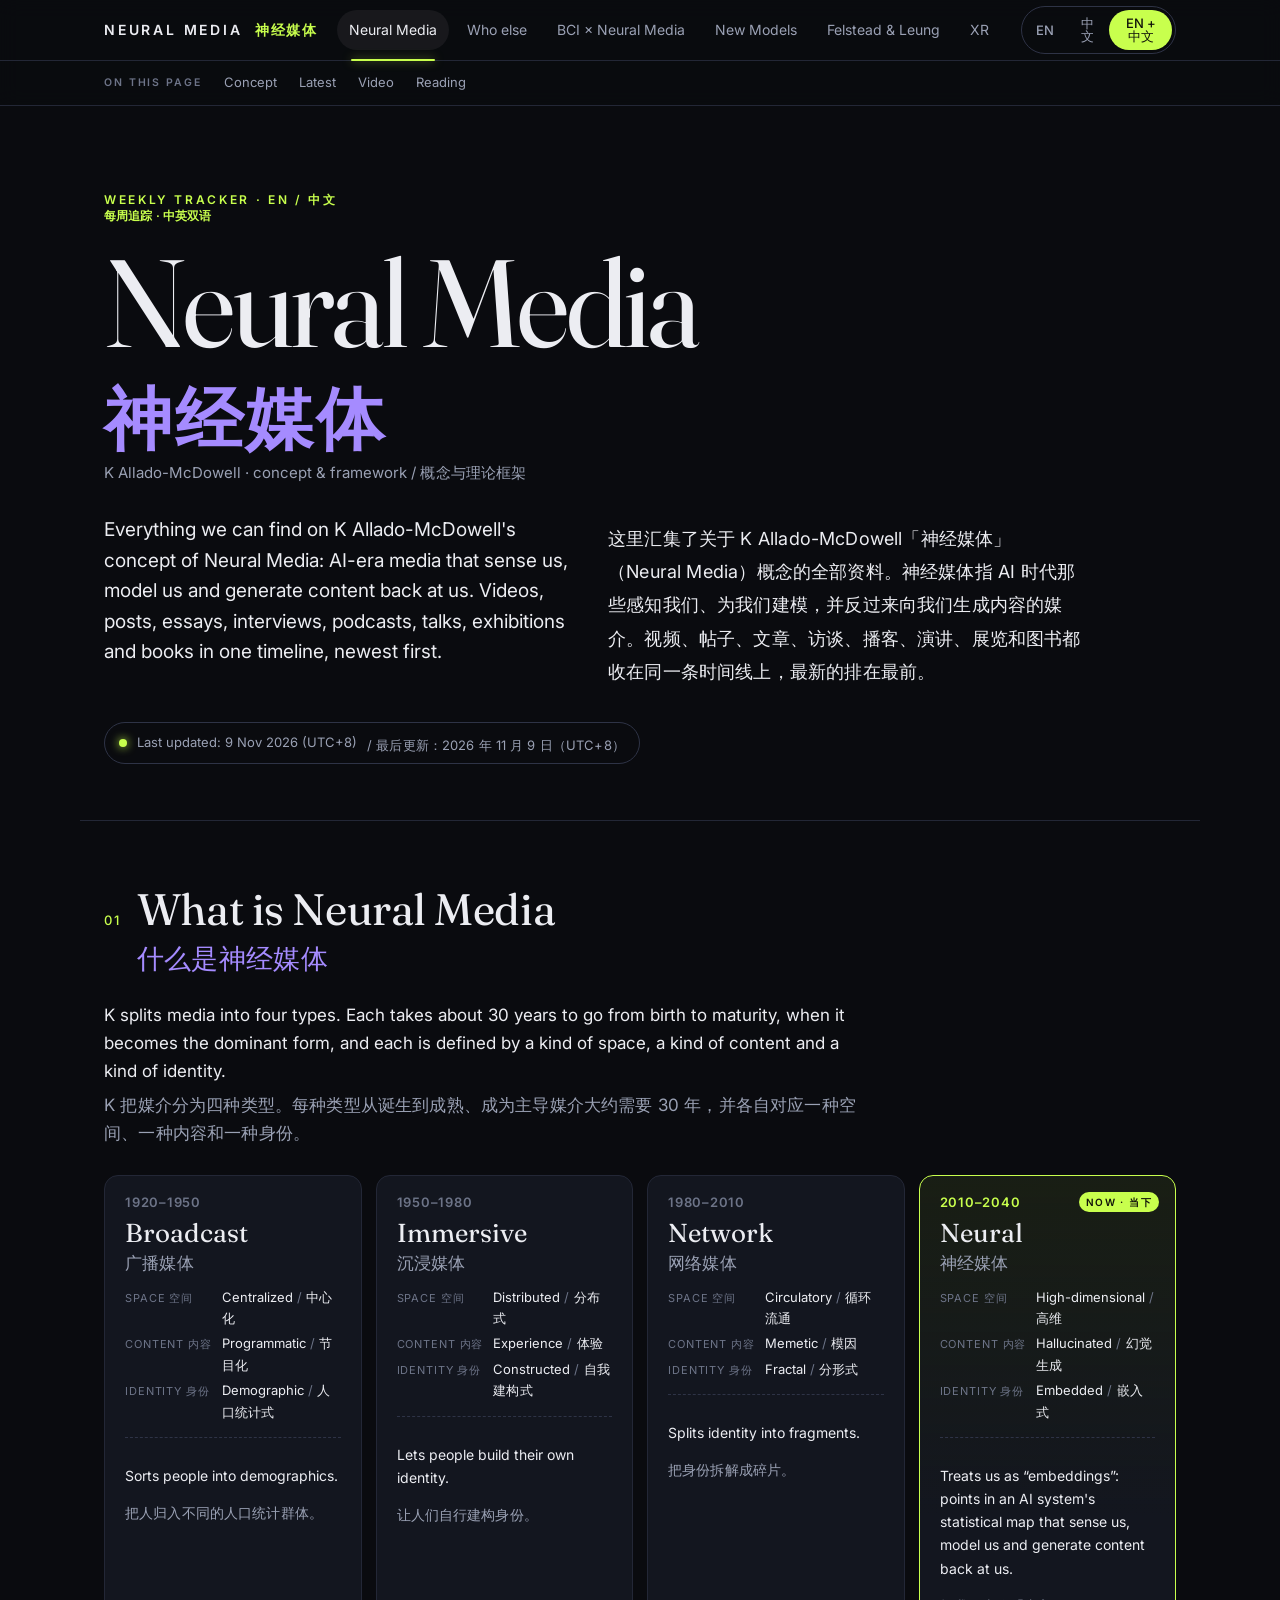
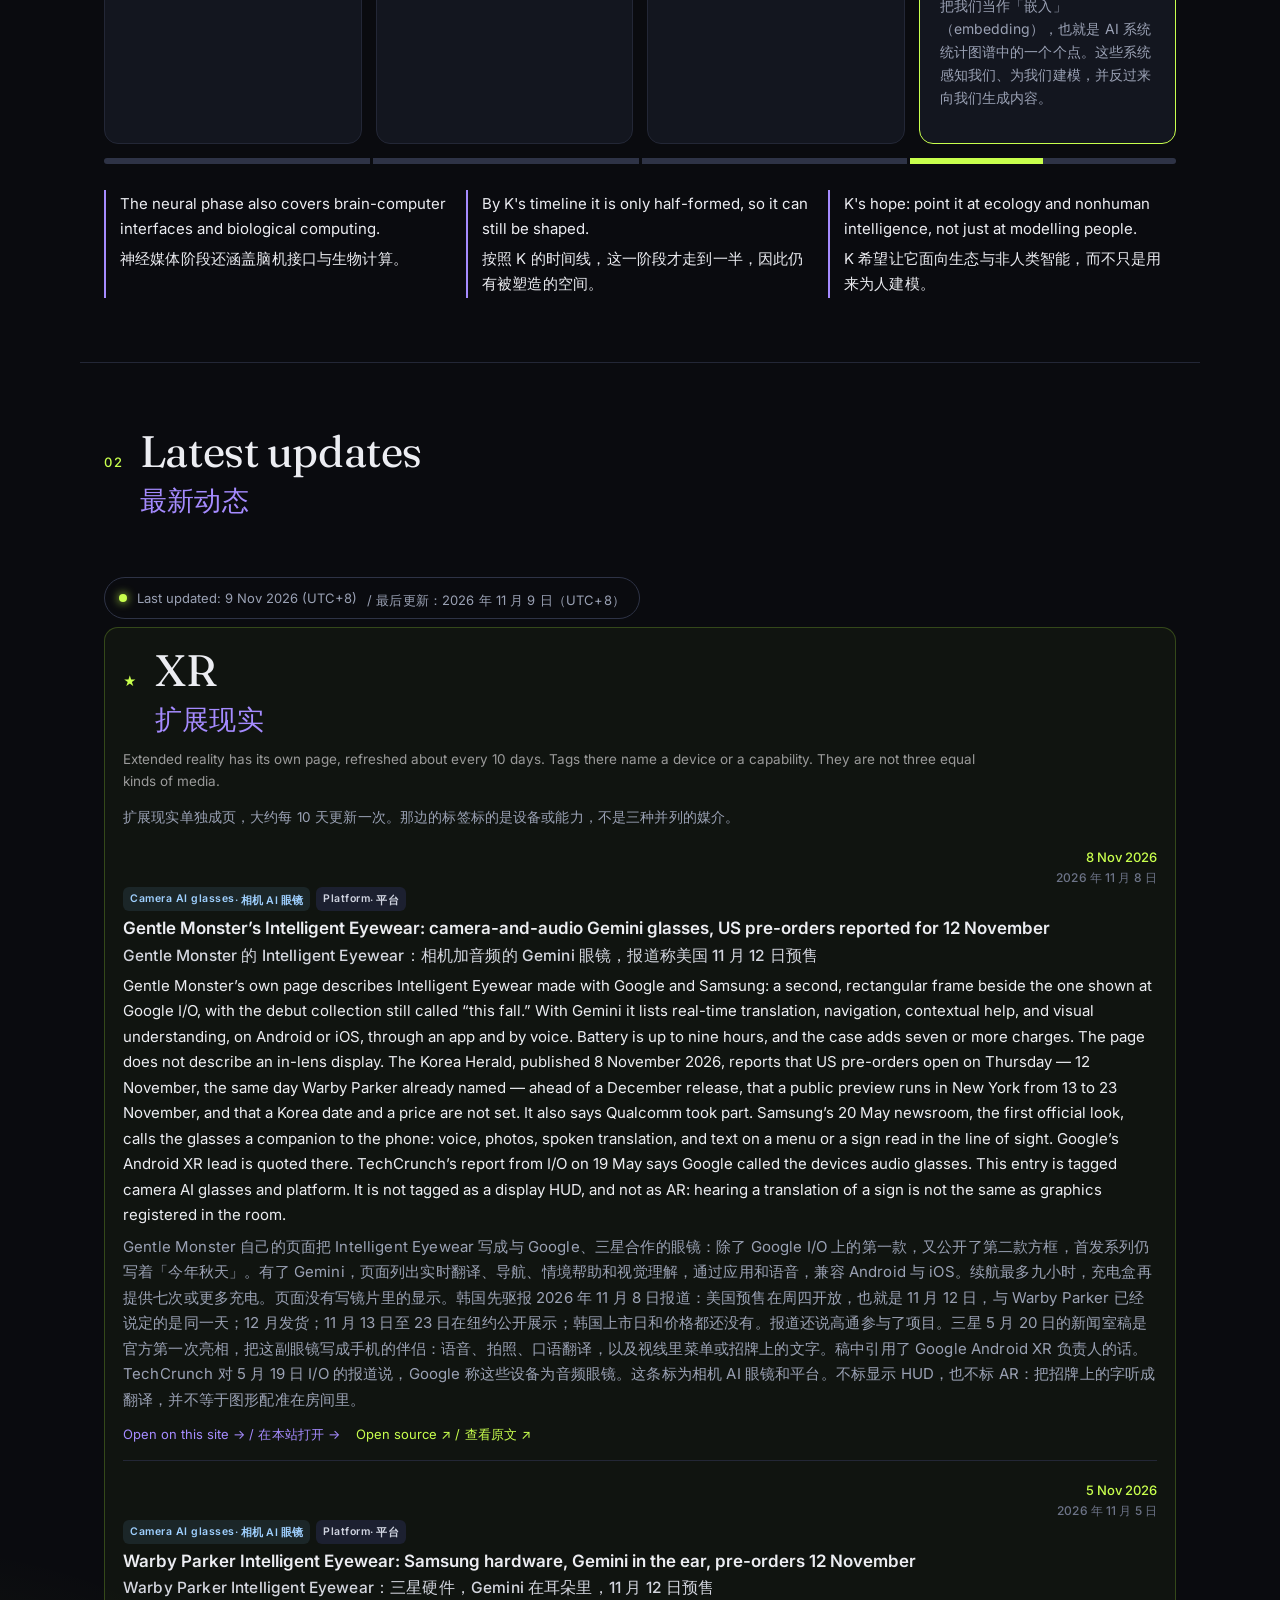
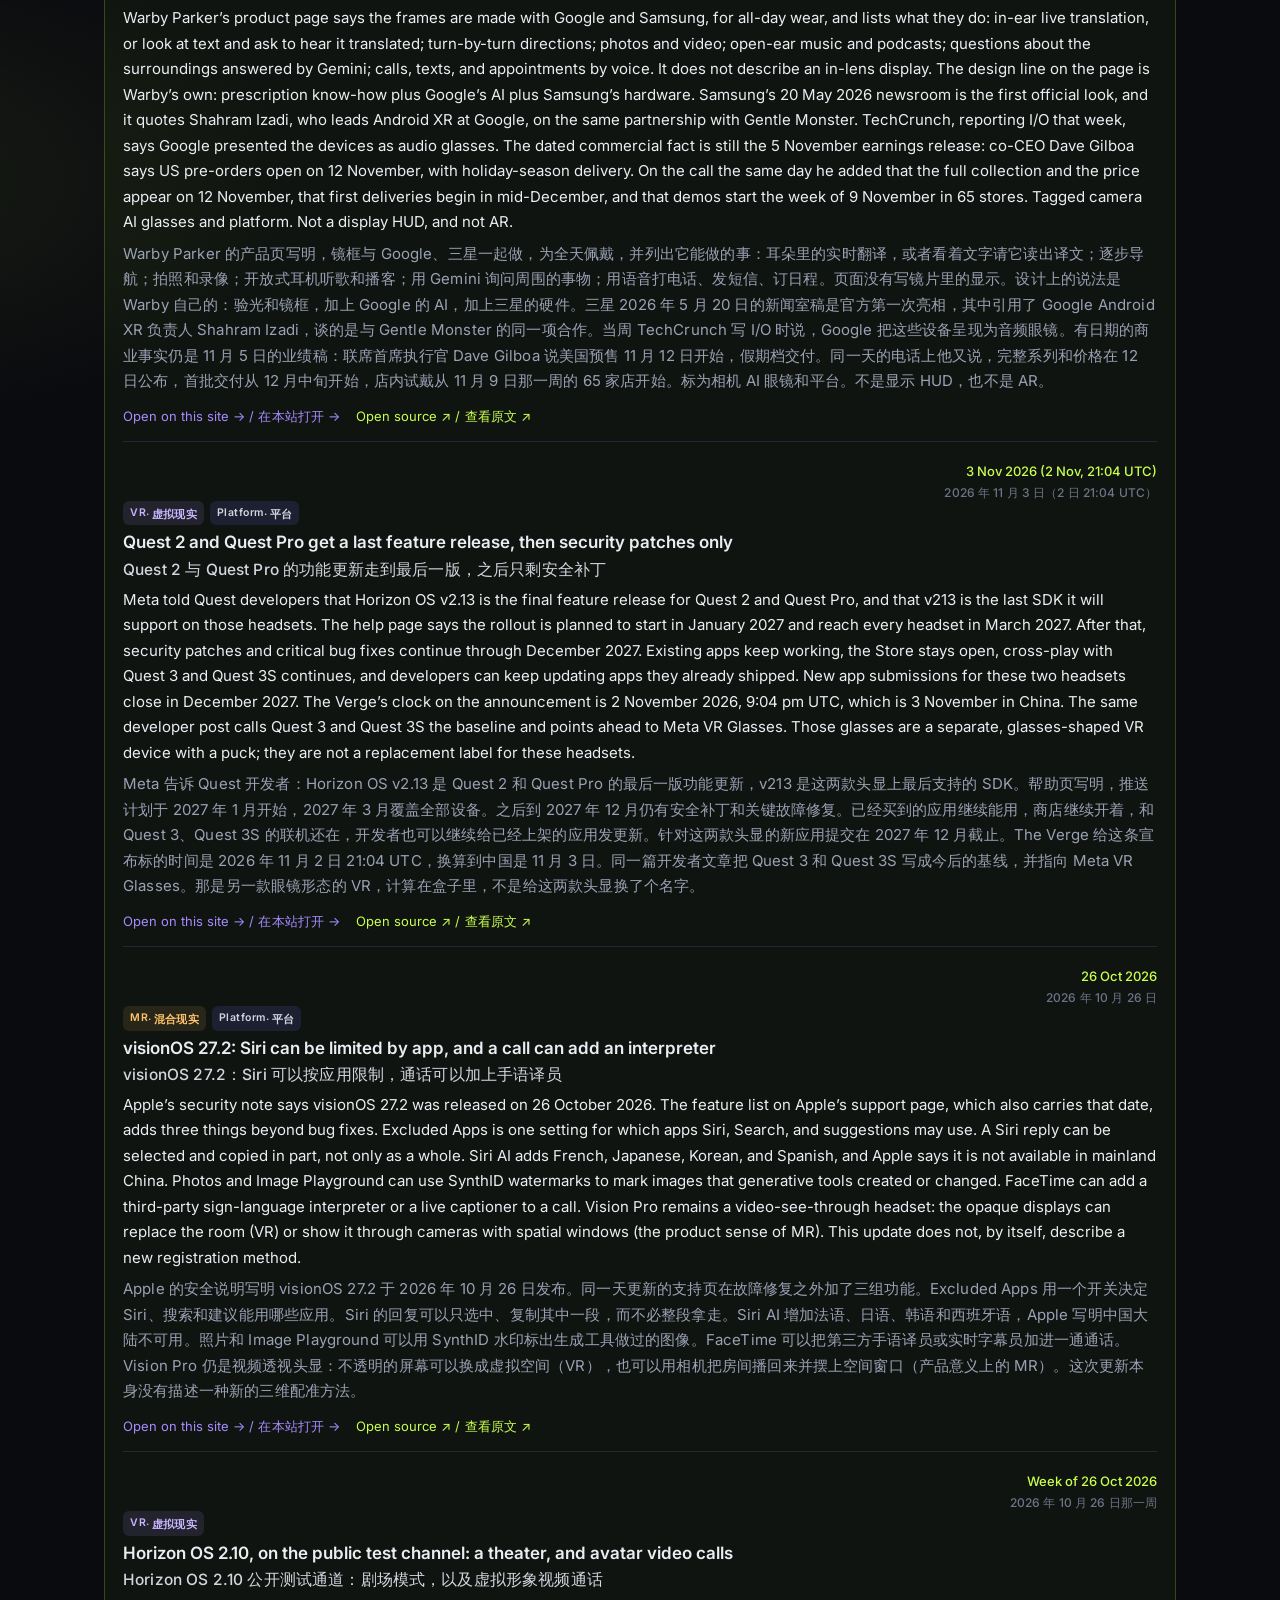
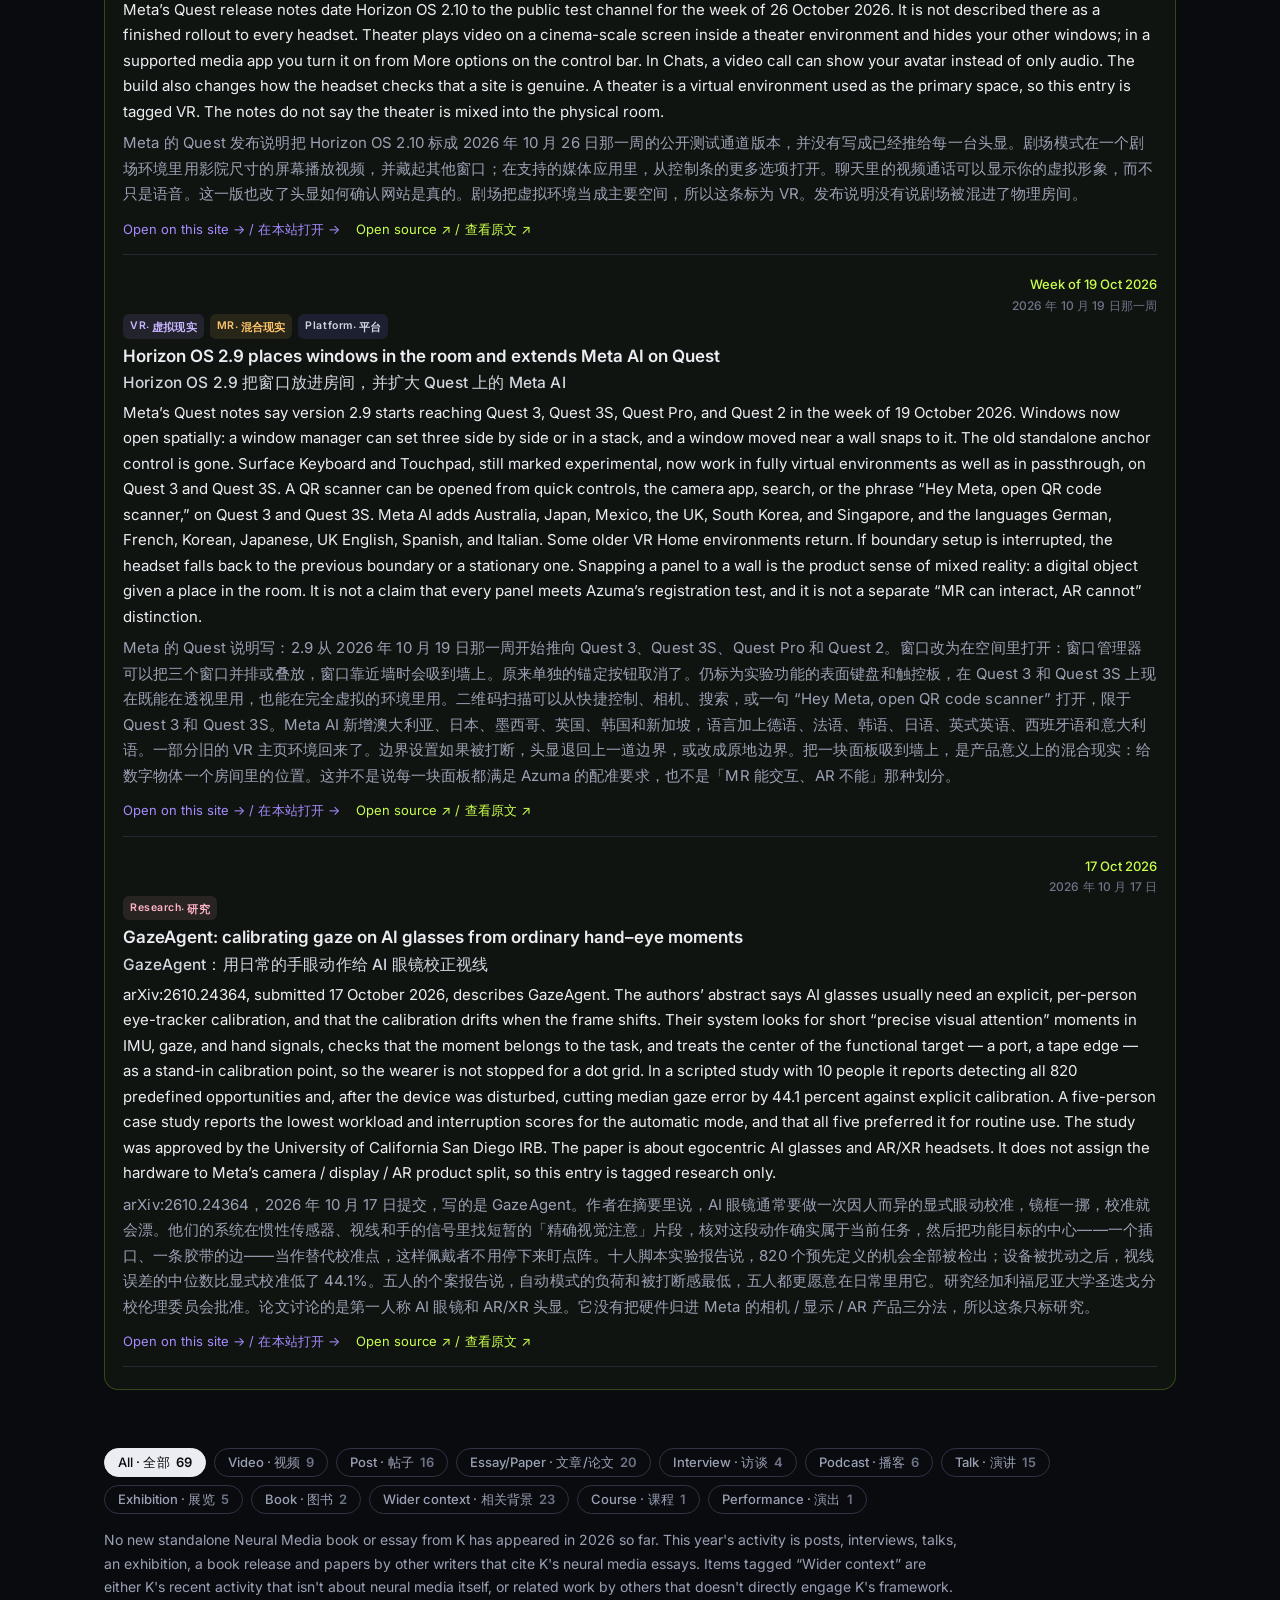
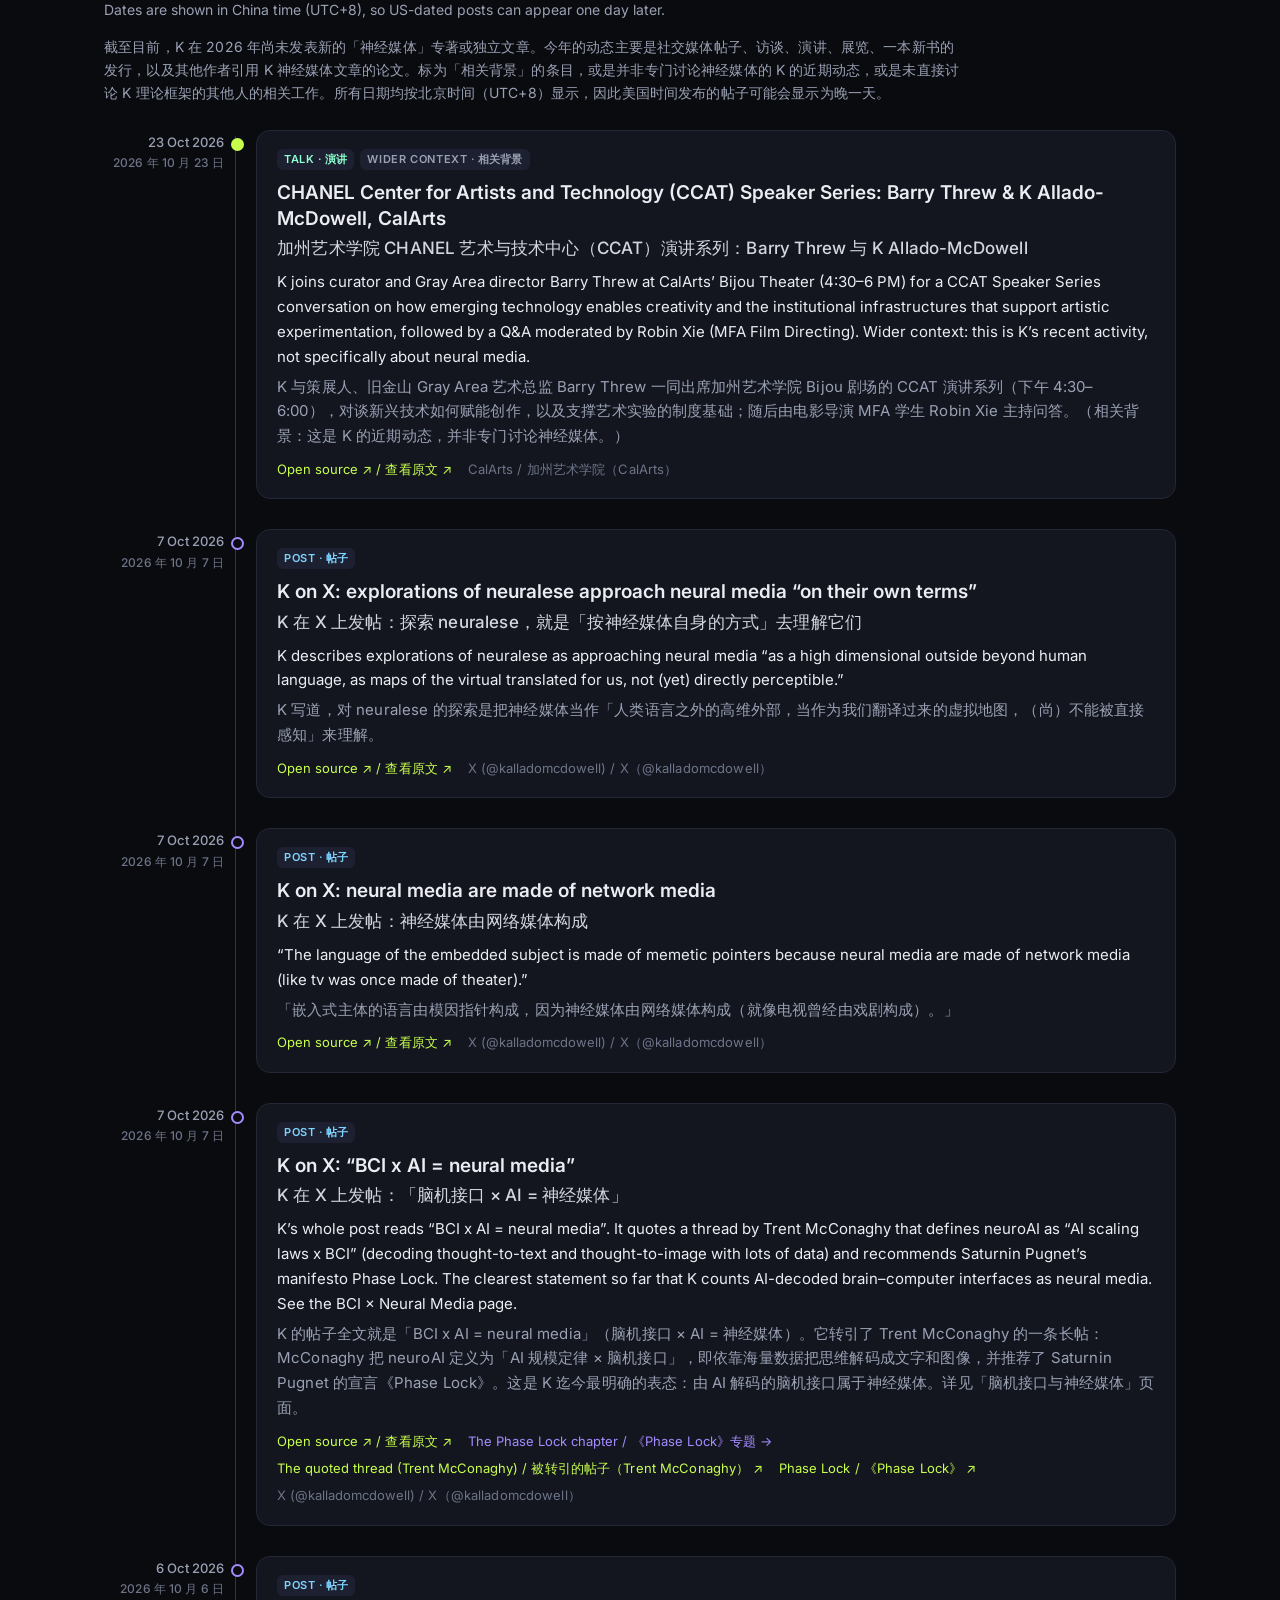
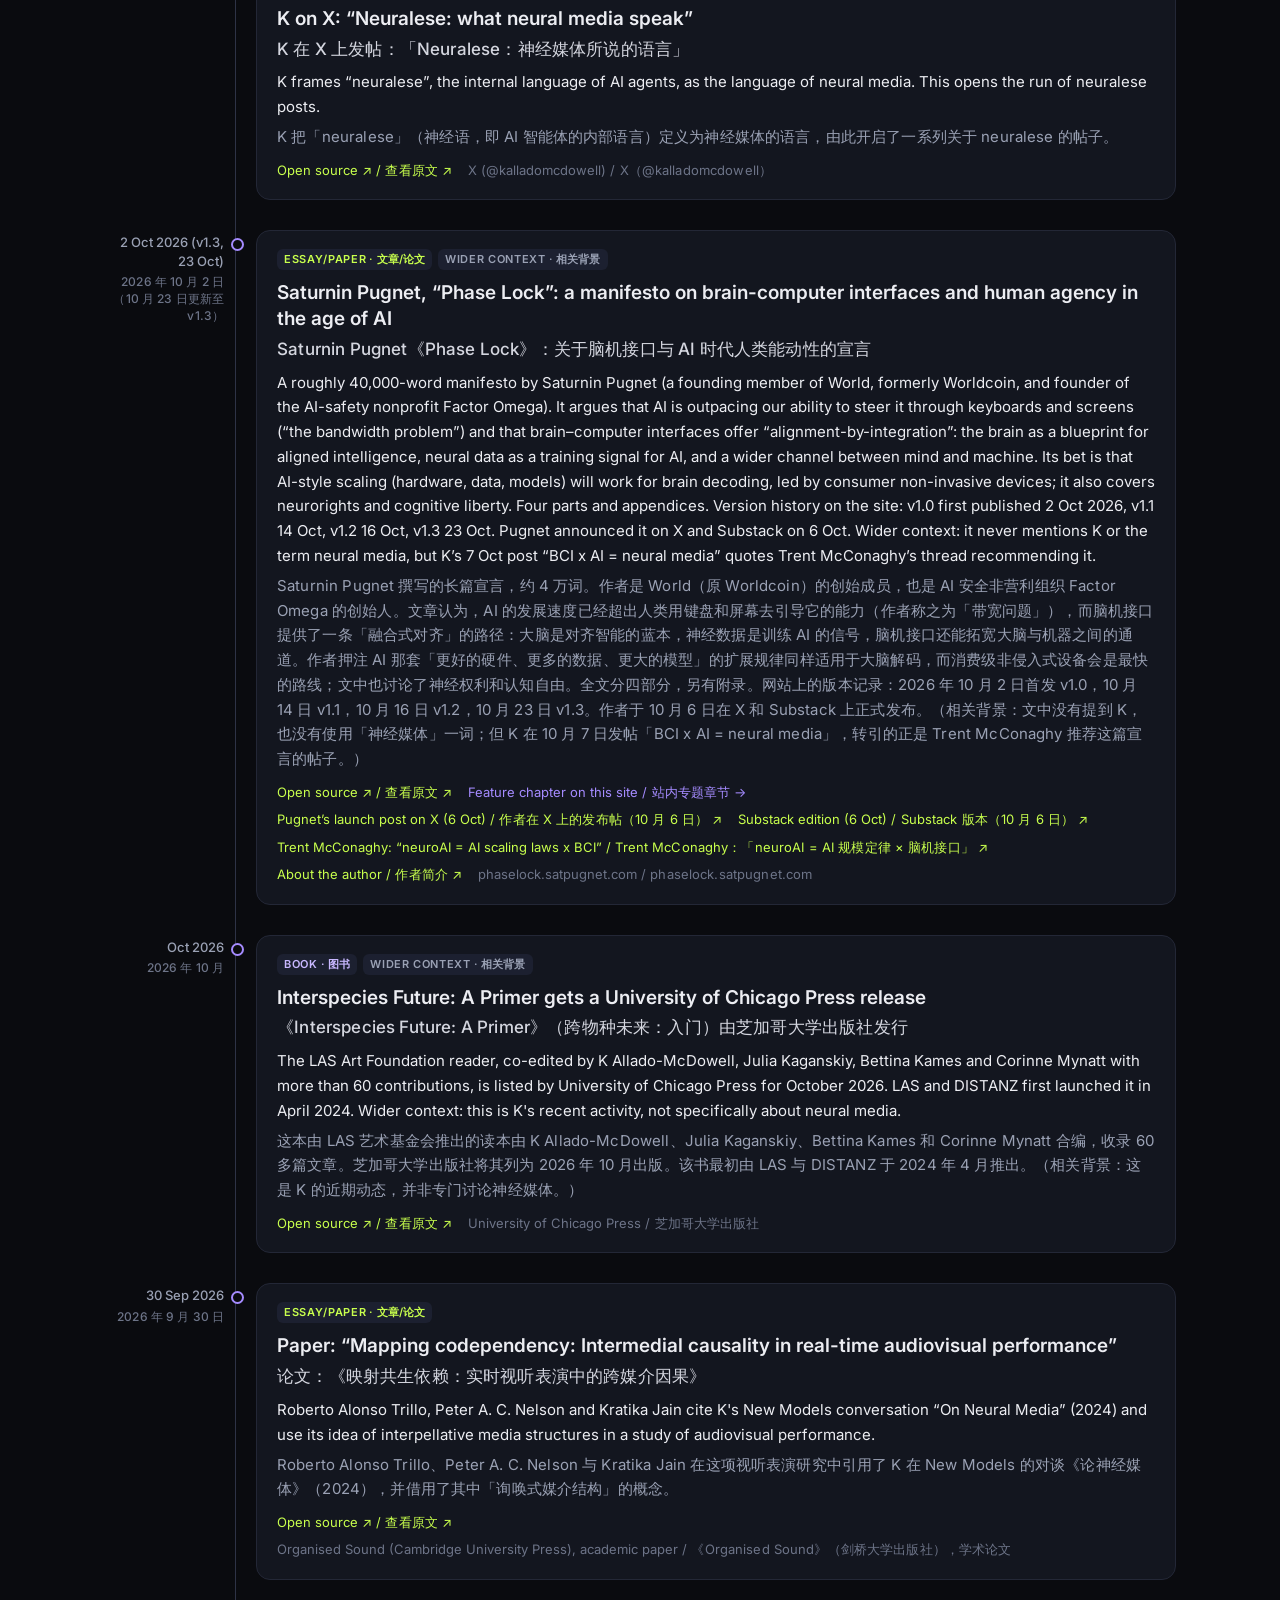
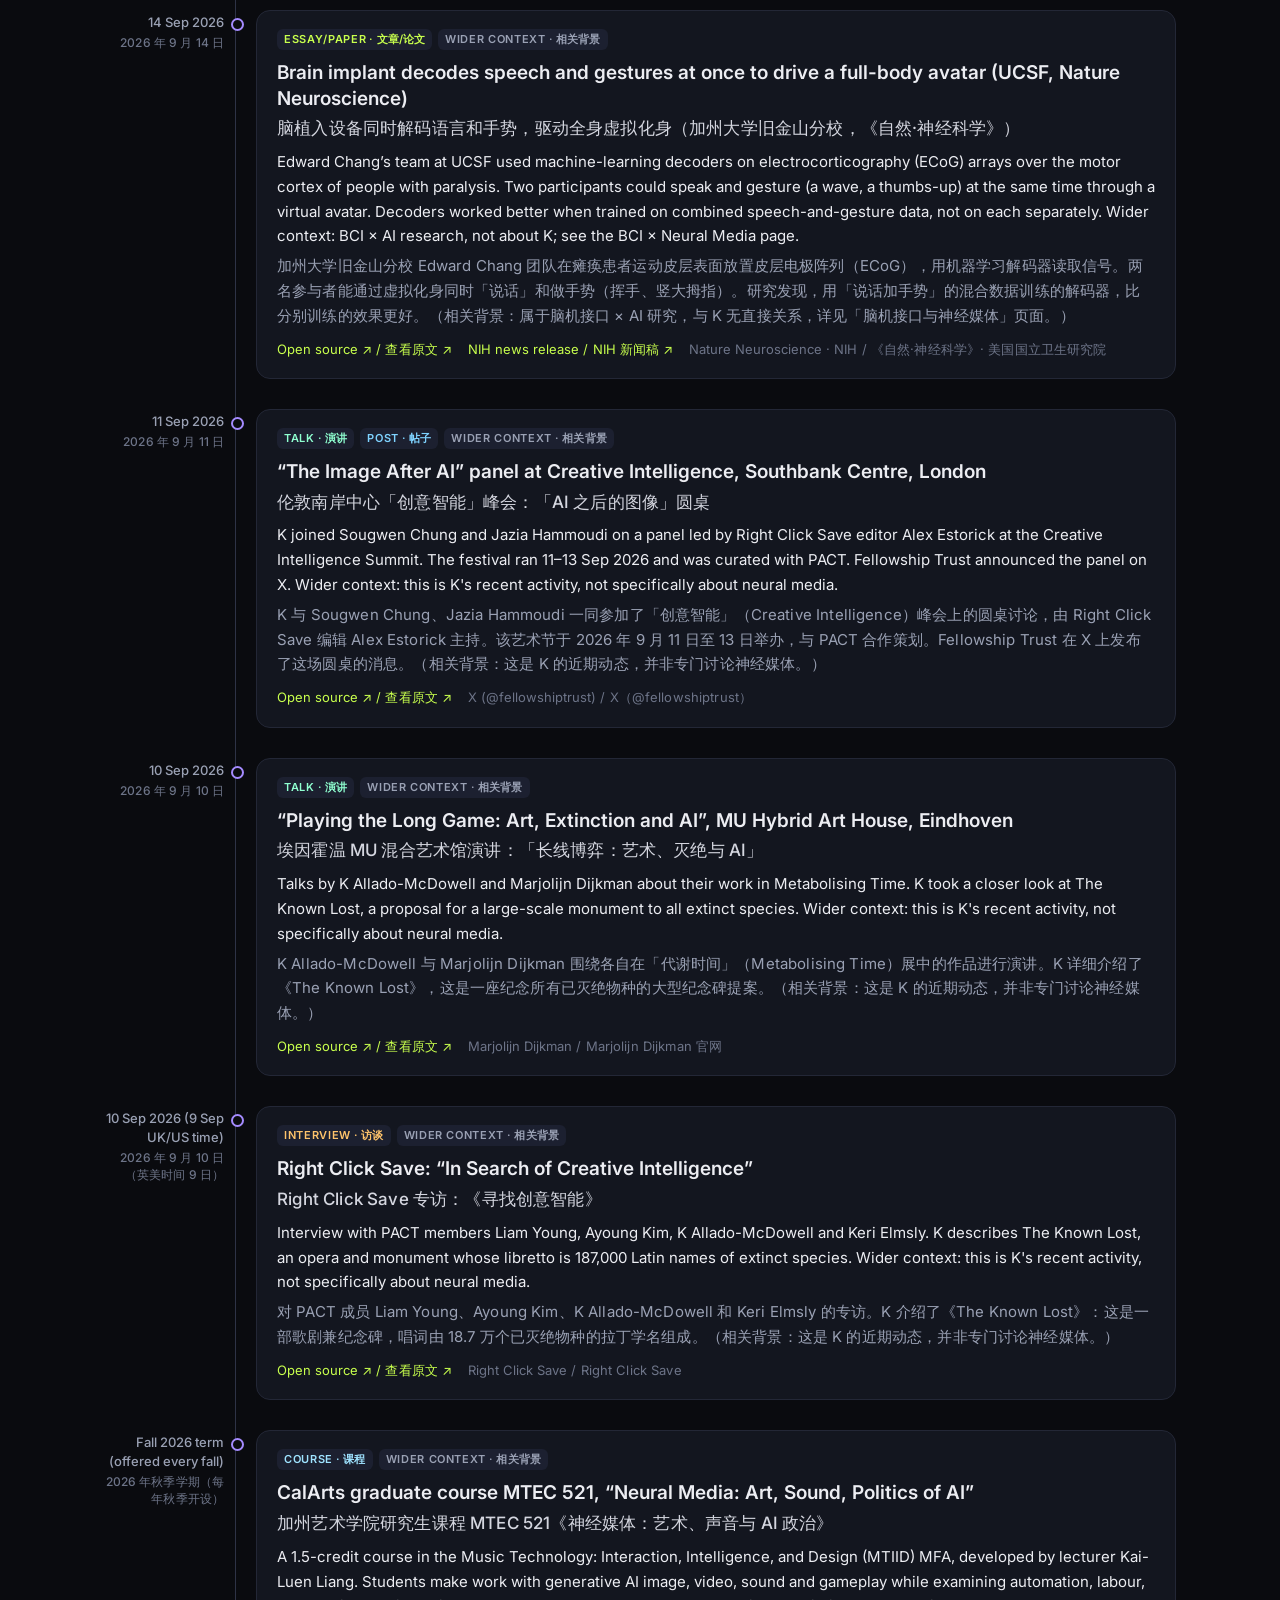
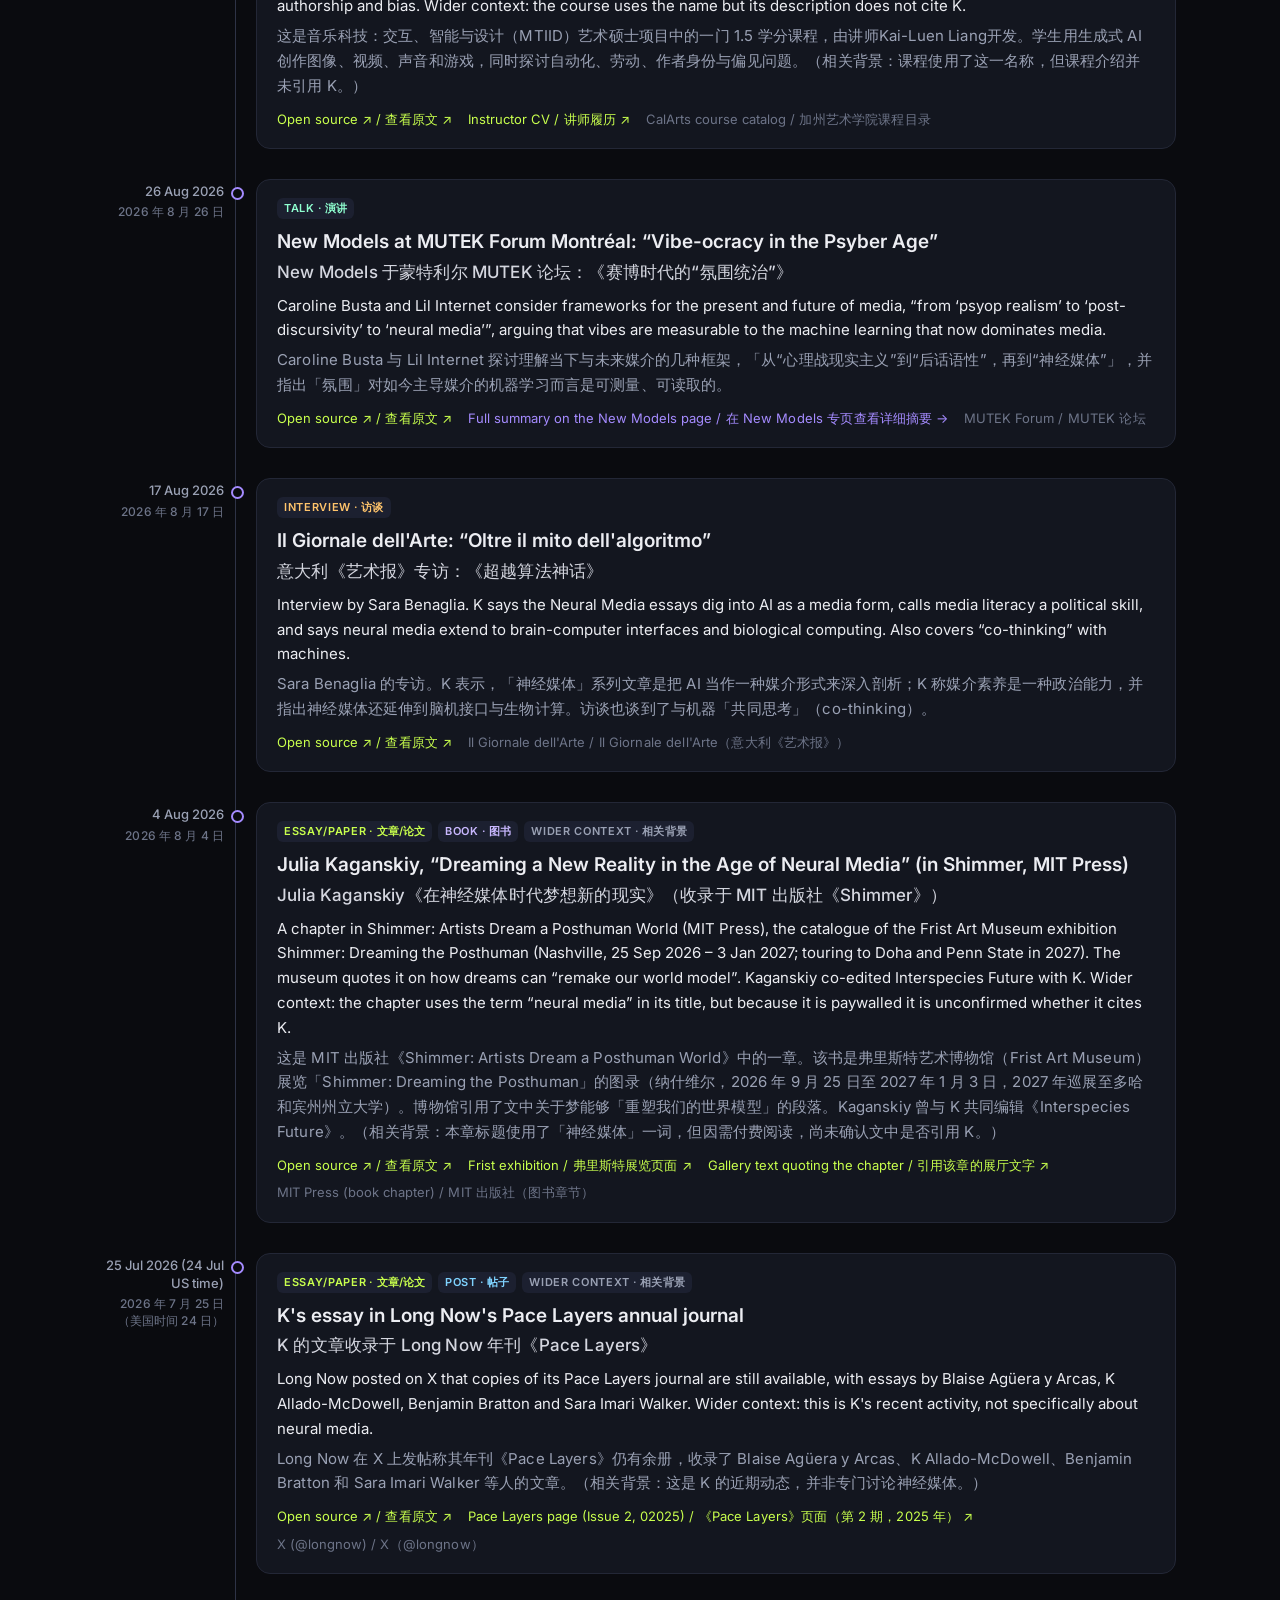
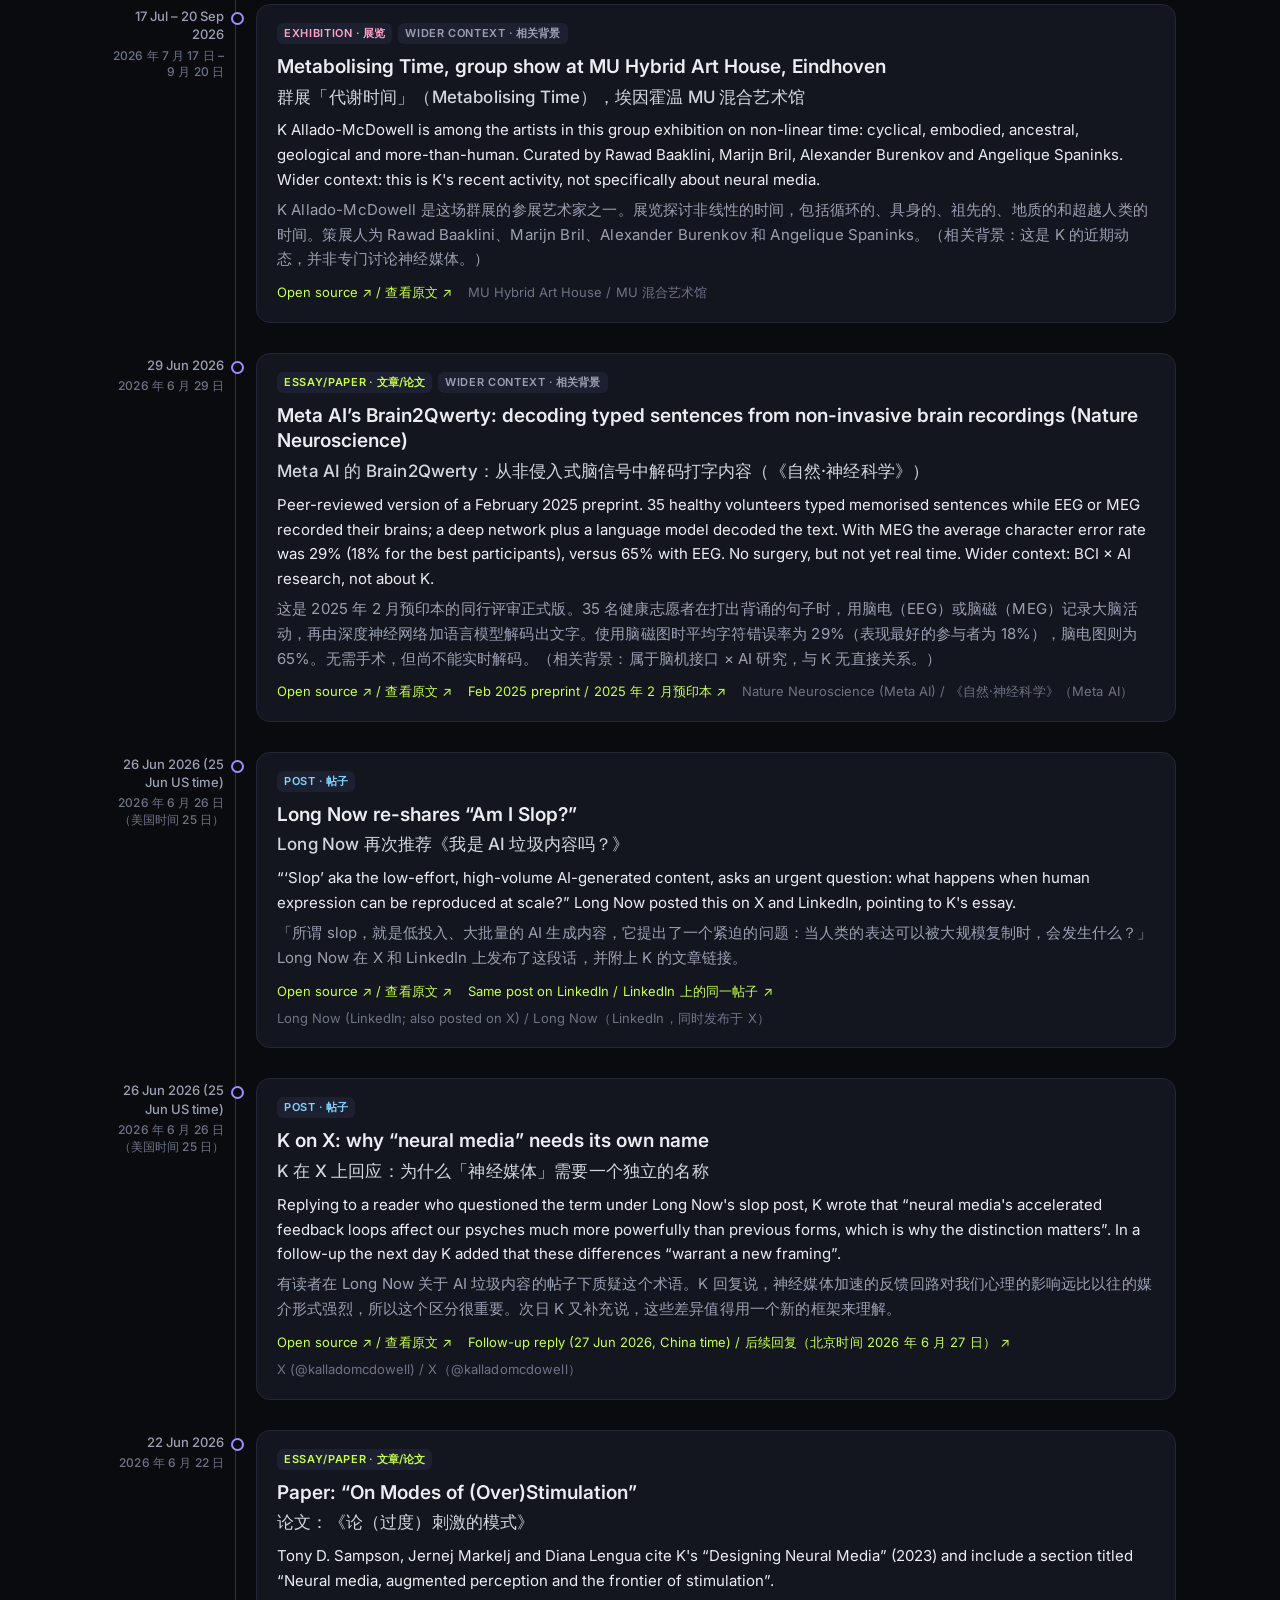
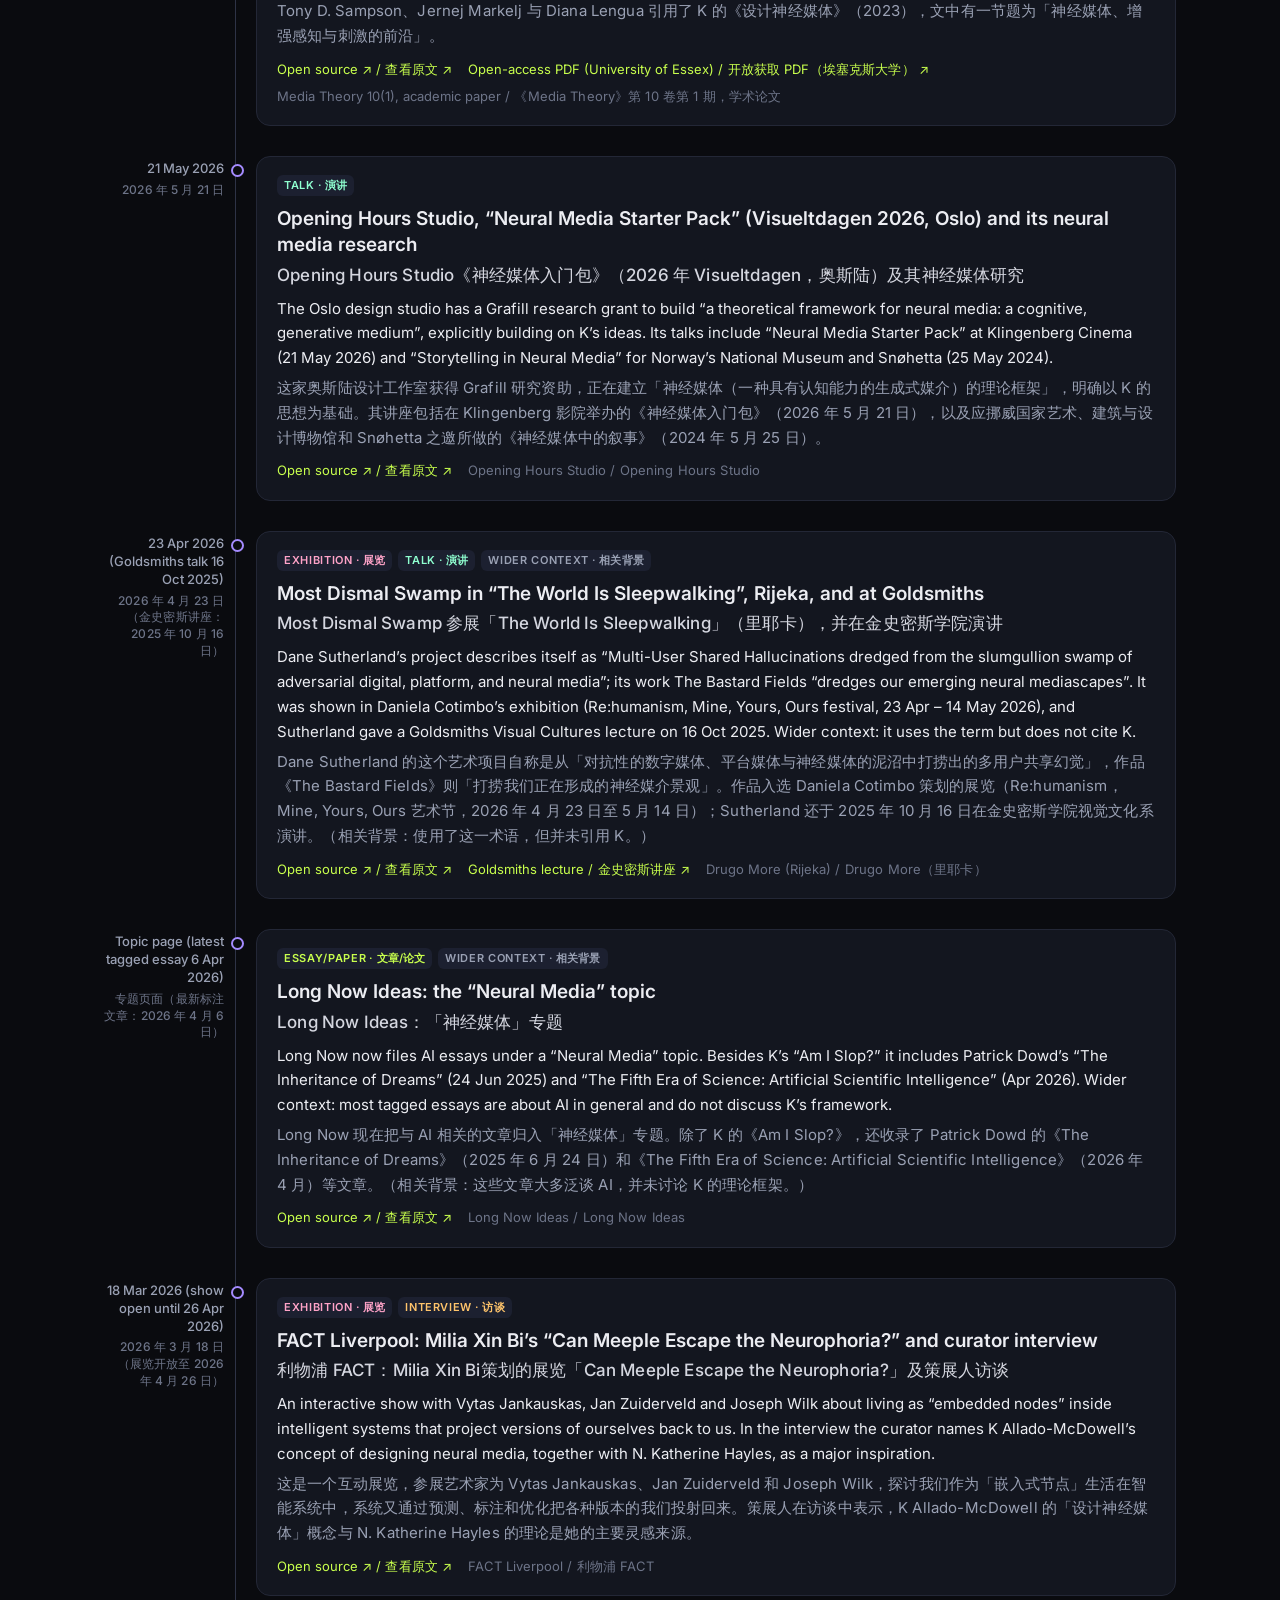
==== commit 94982797: "Add the XR page and seed it with verified 2026 wearable news. XR is the umbrella for VR, AR, and MR." ====
--- a/index.html
+++ b/index.html
@@ -567,6 +567,49 @@
 .latest-title{text-decoration:none}
 .latest-title:hover{color:var(--accent,#b6ff3b)}
 @media (max-width:640px){.latest-block{padding:14px 12px 4px;margin-bottom:28px}}
+
+/* XR page: taxonomy is not three peer product categories */
+.xr-map{display:grid;gap:8px;margin:18px 0 8px}
+.xr-umbrella{padding:14px 16px;border:1px solid rgba(200,255,77,.5);border-radius:12px;text-align:center;font:400 26px/1.2 var(--serif)}
+.xr-map-label{font:600 10.5px/1 var(--sans);letter-spacing:.14em;text-transform:uppercase;color:var(--dim);margin-top:8px}
+.xr-family,.xr-products{display:grid;grid-template-columns:repeat(3,1fr);gap:8px}
+.xr-family div,.xr-products div{padding:12px 10px;border-radius:10px;text-align:center;border:1px solid var(--line);font:500 14px/1.35 var(--sans)}
+.xr-family div{background:rgba(165,139,255,.1);color:var(--text)}
+.xr-products div{border-style:dashed;color:var(--muted);background:transparent}
+.xr-kicker{margin:8px 0 0;color:var(--muted);font-size:14.5px;line-height:1.55}
+.xr-kicker .t{display:block}
+.xr-table-wrap{overflow-x:auto;margin:16px 0 8px}
+.xr-table{width:100%;border-collapse:collapse;font-size:14.5px;min-width:680px}
+.xr-table th,.xr-table td{border-bottom:1px solid var(--line);padding:12px 14px 12px 0;vertical-align:top;text-align:left}
+.xr-table thead th{font:600 11px/1.3 var(--sans);letter-spacing:.08em;text-transform:uppercase;color:var(--dim)}
+.xr-table tbody th{font:400 18px/1.25 var(--serif);color:var(--text);width:16%}
+.xr-table td p{margin:0}
+.xr-list{display:grid}
+.xr-card{display:grid;grid-template-columns:1fr;gap:8px 28px;padding:16px 0;border-bottom:1px solid var(--line)}
+.xr-card.has-media{grid-template-columns:minmax(0,1fr) minmax(200px,340px)}
+.xr-card-main{display:grid;gap:6px;align-content:start}
+.xr-card h4{margin:0;font:600 17px/1.35 var(--sans)}
+.xr-card h4 a{text-decoration:none}
+.xr-card h4 a:hover{color:var(--accent)}
+.xr-card h4 .t.zh{font-weight:500;color:#d4d6df}
+.xr-card-media{display:grid;gap:10px;align-content:start}
+.xr-still{margin:0}
+.xr-still img{width:100%;display:block;border-radius:10px;border:1px solid rgba(255,255,255,.1)}
+.xr-credit{margin:6px 0 0;font-size:12px;line-height:1.45;color:var(--dim)}
+.xr-shown{min-height:0;margin:8px 0;color:var(--muted);font-size:13.5px}
+.ntag.xr-vr{color:#c8b6ff;background:rgba(165,139,255,.12)}
+.ntag.xr-ar{color:#8fffd0;background:rgba(143,255,208,.1)}
+.ntag.xr-mr{color:#ffc46b;background:rgba(255,196,107,.1)}
+.ntag.xr-ai-glasses-camera{color:#9fd0ff;background:rgba(127,190,255,.1)}
+.ntag.xr-ai-glasses-display{color:#d6ff7a;background:rgba(200,255,77,.1)}
+.ntag.xr-platform{color:#d0d4e0;background:#1c2030}
+.ntag.xr-research{color:#ffb3c7;background:rgba(255,179,199,.1)}
+#xr-feature .xr-card{border-bottom:0;padding-top:8px}
+@media (max-width:800px){
+  .xr-family,.xr-products{grid-template-columns:1fr}
+  .xr-card.has-media{grid-template-columns:1fr}
+  .xr-card-media{order:-1}
+}
 </style>
 </head>
 <body class="lang-both page-home">
@@ -574,7 +617,7 @@
 <header class="topbar">
   <div class="wrap bar">
     <a class="brand" href="#top" data-internal>NEURAL MEDIA <span>神经媒体</span></a>
-    <nav class="nav" aria-label="Pages · 页面"><a href="#top" data-internal aria-current="page"><span class="t en">Neural Media</span><span class="t zh">神经媒体总览</span></a><a href="who-else.html" data-internal><span class="t en">Who else</span><span class="t zh">其他研究者</span></a><a href="bci.html" data-internal><span class="t en">BCI × Neural Media</span><span class="t zh">脑机接口与神经媒体</span></a><a href="new-models.html" data-internal><span class="t en">New Models</span><span class="t zh">New Models 与 Lil Internet</span></a><a href="felstead-leung.html" data-internal><span class="t en">Felstead & Leung</span><span class="t zh">Felstead 与 Leung</span></a></nav>
+    <nav class="nav" aria-label="Pages · 页面"><a href="#top" data-internal aria-current="page"><span class="t en">Neural Media</span><span class="t zh">神经媒体总览</span></a><a href="who-else.html" data-internal><span class="t en">Who else</span><span class="t zh">其他研究者</span></a><a href="bci.html" data-internal><span class="t en">BCI × Neural Media</span><span class="t zh">脑机接口与神经媒体</span></a><a href="new-models.html" data-internal><span class="t en">New Models</span><span class="t zh">New Models 与 Lil Internet</span></a><a href="felstead-leung.html" data-internal><span class="t en">Felstead & Leung</span><span class="t zh">Felstead 与 Leung</span></a><a href="xr.html" data-internal><span class="t en">XR</span><span class="t zh">扩展现实</span></a></nav>
     <div class="lang" role="group" aria-label="Language">
       <button data-lang="en" type="button">EN</button>
       <button data-lang="zh" type="button">中文</button>
@@ -592,7 +635,7 @@
 </main>
 <footer class="wrap foot" id="foot"></footer>
 <noscript><p class="wrap">This page needs JavaScript to render. 本页面需要启用 JavaScript。</p></noscript>
-<script>window.__NM_DATA__ = {"meta": {"last_updated": "2026-10-31", "launched": "2026-10-21", "timezone": "UTC+8", "note": {"en": "No new standalone Neural Media book or essay from K has appeared in 2026 so far. This year's activity is posts, interviews, talks, an exhibition, a book release and papers by other writers that cite K's neural media essays. Items tagged “Wider context” are either K's recent activity that isn't about neural media itself, or related work by others that doesn't directly engage K's framework. Dates are shown in China time (UTC+8), so US-dated posts can appear one day later.", "zh": "截至目前，K 在 2026 年尚未发表新的「神经媒体」专著或独立文章。今年的动态主要是社交媒体帖子、访谈、演讲、展览、一本新书的发行，以及其他作者引用 K 神经媒体文章的论文。标为「相关背景」的条目，或是并非专门讨论神经媒体的 K 的近期动态，或是未直接讨论 K 理论框架的其他人的相关工作。所有日期均按北京时间（UTC+8）显示，因此美国时间发布的帖子可能会显示为晚一天。"}}, "types": {"video": {"en": "Video", "zh": "视频"}, "post": {"en": "Post", "zh": "帖子"}, "essay": {"en": "Essay/Paper", "zh": "文章/论文"}, "interview": {"en": "Interview", "zh": "访谈"}, "podcast": {"en": "Podcast", "zh": "播客"}, "talk": {"en": "Talk", "zh": "演讲"}, "exhibition": {"en": "Exhibition", "zh": "展览"}, "book": {"en": "Book", "zh": "图书"}, "context": {"en": "Wider context", "zh": "相关背景"}, "course": {"en": "Course", "zh": "课程"}, "performance": {"en": "Performance", "zh": "演出"}}, "hero": {"kicker": {"en": "Weekly tracker · EN / 中文", "zh": "每周追踪 · 中英双语"}, "title": {"en": "Neural Media", "zh": "神经媒体"}, "intro": {"en": "Everything we can find on K Allado-McDowell's concept of Neural Media: AI-era media that sense us, model us and generate content back at us. Videos, posts, essays, interviews, podcasts, talks, exhibitions and books in one timeline, newest first.", "zh": "这里汇集了关于 K Allado-McDowell「神经媒体」（Neural Media）概念的全部资料。神经媒体指 AI 时代那些感知我们、为我们建模，并反过来向我们生成内容的媒介。视频、帖子、文章、访谈、播客、演讲、展览和图书都收在同一条时间线上，最新的排在最前。"}}, "concept": {"lead": {"en": "K splits media into four types. Each takes about 30 years to go from birth to maturity, when it becomes the dominant form, and each is defined by a kind of space, a kind of content and a kind of identity.", "zh": "K 把媒介分为四种类型。每种类型从诞生到成熟、成为主导媒介大约需要 30 年，并各自对应一种空间、一种内容和一种身份。"}, "eras": [{"key": "broadcast", "name": {"en": "Broadcast", "zh": "广播媒体"}, "span": "1920–1950", "space": {"en": "Centralized", "zh": "中心化"}, "content": {"en": "Programmatic", "zh": "节目化"}, "identity_type": {"en": "Demographic", "zh": "人口统计式"}, "identity": {"en": "Sorts people into demographics.", "zh": "把人归入不同的人口统计群体。"}}, {"key": "immersive", "name": {"en": "Immersive", "zh": "沉浸媒体"}, "span": "1950–1980", "space": {"en": "Distributed", "zh": "分布式"}, "content": {"en": "Experience", "zh": "体验"}, "identity_type": {"en": "Constructed", "zh": "自我建构式"}, "identity": {"en": "Lets people build their own identity.", "zh": "让人们自行建构身份。"}}, {"key": "network", "name": {"en": "Network", "zh": "网络媒体"}, "span": "1980–2010", "space": {"en": "Circulatory", "zh": "循环流通"}, "content": {"en": "Memetic", "zh": "模因"}, "identity_type": {"en": "Fractal", "zh": "分形式"}, "identity": {"en": "Splits identity into fragments.", "zh": "把身份拆解成碎片。"}}, {"key": "neural", "name": {"en": "Neural", "zh": "神经媒体"}, "span": "2010–2040", "space": {"en": "High-dimensional", "zh": "高维"}, "content": {"en": "Hallucinated", "zh": "幻觉生成"}, "identity_type": {"en": "Embedded", "zh": "嵌入式"}, "identity": {"en": "Treats us as “embeddings”: points in an AI system's statistical map that sense us, model us and generate content back at us.", "zh": "把我们当作「嵌入」（embedding），也就是 AI 系统统计图谱中的一个个点。这些系统感知我们、为我们建模，并反过来向我们生成内容。"}}], "notes": [{"en": "The neural phase also covers brain-computer interfaces and biological computing.", "zh": "神经媒体阶段还涵盖脑机接口与生物计算。"}, {"en": "By K's timeline it is only half-formed, so it can still be shaped.", "zh": "按照 K 的时间线，这一阶段才走到一半，因此仍有被塑造的空间。"}, {"en": "K's hope: point it at ecology and nonhuman intelligence, not just at modelling people.", "zh": "K 希望让它面向生态与非人类智能，而不只是用来为人建模。"}]}, "featured": {"url": "https://www.youtube.com/watch?v=Eu3ygZh8pY8", "thumbnail": "[data-uri]", "title": {"en": "On Neural Media: K Allado-McDowell at Long Now", "zh": "《论神经媒体》：K Allado-McDowell 在 Long Now 的演讲"}, "meta": {"en": "Recorded 25 Feb 2025 at the Cowell Theatre, San Francisco · 54:25 · the fullest version of the framework", "zh": "2025 年 2 月 25 日录制于旧金山 Cowell 剧场 · 54 分 25 秒 · 该框架最完整的阐述"}, "takeaways": [{"en": "K coined the term while making a neuro-opera in which brain waves controlled AI-generated visuals.", "zh": "K 是在创作一部「神经歌剧」时提出这个术语的。在那部作品中，脑电波实时控制着 AI 生成的影像。"}, {"en": "K reads low-quality AI “slop” as the statistical average of style and ideology.", "zh": "K 把低质量的 AI「垃圾内容」（slop）解读为风格与意识形态的统计平均值。"}, {"en": "Systems for credit, insurance and dating increasingly treat us as embeddings.", "zh": "信用、保险和约会等系统越来越多地把我们当作「嵌入」来对待。"}, {"en": "K's hopeful path runs through projects like Project CETI's whale research and SPUN's maps of fungal networks.", "zh": "K 看到的希望，体现在 Project CETI 的鲸类研究和 SPUN 绘制的真菌网络地图等项目中。"}], "more": [{"url": "https://www.youtube.com/watch?v=AsCGRjl3zac", "label": {"en": "Full livestream (about 1 h 24 min, includes Q&A)", "zh": "完整直播录像（约 1 小时 24 分钟，含问答）"}}, {"url": "https://longnow.org/talks/02025-allado-mcdowell/", "label": {"en": "Long Now talk page with transcript", "zh": "Long Now 演讲页面（含文字稿）"}}]}, "items": [{"id": "2026-10-23-calarts-ccat", "date": "2026-10-23", "types": ["talk", "context"], "added": "2026-10-22", "date_display": {"en": "23 Oct 2026", "zh": "2026 年 10 月 23 日"}, "title": {"en": "CHANEL Center for Artists and Technology (CCAT) Speaker Series: Barry Threw & K Allado-McDowell, CalArts", "zh": "加州艺术学院 CHANEL 艺术与技术中心（CCAT）演讲系列：Barry Threw 与 K Allado-McDowell"}, "summary": {"en": "K joins curator and Gray Area director Barry Threw at CalArts’ Bijou Theater (4:30–6 PM) for a CCAT Speaker Series conversation on how emerging technology enables creativity and the institutional infrastructures that support artistic experimentation, followed by a Q&A moderated by Robin Xie (MFA Film Directing). Wider context: this is K’s recent activity, not specifically about neural media.", "zh": "K 与策展人、旧金山 Gray Area 艺术总监 Barry Threw 一同出席加州艺术学院 Bijou 剧场的 CCAT 演讲系列（下午 4:30–6:00），对谈新兴技术如何赋能创作，以及支撑艺术实验的制度基础；随后由电影导演 MFA 学生 Robin Xie 主持问答。（相关背景：这是 K 的近期动态，并非专门讨论神经媒体。）"}, "url": "https://calarts.edu/calarts-events/chanel-center-artists-and-technology-ccat-speaker-series-barry-threw-k-allado", "source": {"en": "CalArts", "zh": "加州艺术学院（CalArts）"}}, {"id": "2026-10-07-neuralese-outside", "date": "2026-10-07", "types": ["post"], "added": "2026-10-21", "date_display": {"en": "7 Oct 2026", "zh": "2026 年 10 月 7 日"}, "title": {"en": "K on X: explorations of neuralese approach neural media “on their own terms”", "zh": "K 在 X 上发帖：探索 neuralese，就是「按神经媒体自身的方式」去理解它们"}, "summary": {"en": "K describes explorations of neuralese as approaching neural media “as a high dimensional outside beyond human language, as maps of the virtual translated for us, not (yet) directly perceptible.”", "zh": "K 写道，对 neuralese 的探索是把神经媒体当作「人类语言之外的高维外部，当作为我们翻译过来的虚拟地图，（尚）不能被直接感知」来理解。"}, "url": "https://x.com/kalladomcdowell/status/2107825781351268839", "source": {"en": "X (@kalladomcdowell)", "zh": "X（@kalladomcdowell）"}}, {"id": "2026-10-07-network-media", "date": "2026-10-07", "types": ["post"], "added": "2026-10-21", "date_display": {"en": "7 Oct 2026", "zh": "2026 年 10 月 7 日"}, "title": {"en": "K on X: neural media are made of network media", "zh": "K 在 X 上发帖：神经媒体由网络媒体构成"}, "summary": {"en": "“The language of the embedded subject is made of memetic pointers because neural media are made of network media (like tv was once made of theater).”", "zh": "「嵌入式主体的语言由模因指针构成，因为神经媒体由网络媒体构成（就像电视曾经由戏剧构成）。」"}, "url": "https://x.com/kalladomcdowell/status/2107761349204000894", "source": {"en": "X (@kalladomcdowell)", "zh": "X（@kalladomcdowell）"}}, {"id": "2026-10-07-bci-ai", "date": "2026-10-07", "types": ["post"], "added": "2026-10-21", "date_display": {"en": "7 Oct 2026", "zh": "2026 年 10 月 7 日"}, "title": {"en": "K on X: “BCI x AI = neural media”", "zh": "K 在 X 上发帖：「脑机接口 × AI = 神经媒体」"}, "summary": {"en": "K’s whole post reads “BCI x AI = neural media”. It quotes a thread by Trent McConaghy that defines neuroAI as “AI scaling laws x BCI” (decoding thought-to-text and thought-to-image with lots of data) and recommends Saturnin Pugnet’s manifesto Phase Lock. The clearest statement so far that K counts AI-decoded brain–computer interfaces as neural media. See the BCI × Neural Media page.", "zh": "K 的帖子全文就是「BCI x AI = neural media」（脑机接口 × AI = 神经媒体）。它转引了 Trent McConaghy 的一条长帖：McConaghy 把 neuroAI 定义为「AI 规模定律 × 脑机接口」，即依靠海量数据把思维解码成文字和图像，并推荐了 Saturnin Pugnet 的宣言《Phase Lock》。这是 K 迄今最明确的表态：由 AI 解码的脑机接口属于神经媒体。详见「脑机接口与神经媒体」页面。"}, "url": "https://x.com/kalladomcdowell/status/2107760105198690608", "source": {"en": "X (@kalladomcdowell)", "zh": "X（@kalladomcdowell）"}, "links": [{"url": "https://x.com/trentmc0/status/2107494584813011295", "label": {"en": "The quoted thread (Trent McConaghy)", "zh": "被转引的帖子（Trent McConaghy）"}}, {"url": "https://phaselock.satpugnet.com/", "label": {"en": "Phase Lock", "zh": "《Phase Lock》"}}], "internal": {"href": "bci.html#phase-lock", "label": {"en": "The Phase Lock chapter", "zh": "《Phase Lock》专题"}}}, {"id": "2026-10-06-neuralese", "date": "2026-10-06", "types": ["post"], "added": "2026-10-21", "date_display": {"en": "6 Oct 2026", "zh": "2026 年 10 月 6 日"}, "title": {"en": "K on X: “Neuralese: what neural media speak”", "zh": "K 在 X 上发帖：「Neuralese：神经媒体所说的语言」"}, "summary": {"en": "K frames “neuralese”, the internal language of AI agents, as the language of neural media. This opens the run of neuralese posts.", "zh": "K 把「neuralese」（神经语，即 AI 智能体的内部语言）定义为神经媒体的语言，由此开启了一系列关于 neuralese 的帖子。"}, "url": "https://x.com/kalladomcdowell/status/2107195635674066984", "source": {"en": "X (@kalladomcdowell)", "zh": "X（@kalladomcdowell）"}}, {"id": "2026-10-02-phase-lock", "date": "2026-10-02", "types": ["essay", "context"], "added": "2026-10-22", "date_display": {"en": "2 Oct 2026 (v1.3, 23 Oct)", "zh": "2026 年 10 月 2 日（10 月 23 日更新至 v1.3）"}, "title": {"en": "Saturnin Pugnet, “Phase Lock”: a manifesto on brain-computer interfaces and human agency in the age of AI", "zh": "Saturnin Pugnet《Phase Lock》：关于脑机接口与 AI 时代人类能动性的宣言"}, "summary": {"en": "A roughly 40,000-word manifesto by Saturnin Pugnet (a founding member of World, formerly Worldcoin, and founder of the AI-safety nonprofit Factor Omega). It argues that AI is outpacing our ability to steer it through keyboards and screens (“the bandwidth problem”) and that brain–computer interfaces offer “alignment-by-integration”: the brain as a blueprint for aligned intelligence, neural data as a training signal for AI, and a wider channel between mind and machine. Its bet is that AI-style scaling (hardware, data, models) will work for brain decoding, led by consumer non-invasive devices; it also covers neurorights and cognitive liberty. Four parts and appendices. Version history on the site: v1.0 first published 2 Oct 2026, v1.1 14 Oct, v1.2 16 Oct, v1.3 23 Oct. Pugnet announced it on X and Substack on 6 Oct. Wider context: it never mentions K or the term neural media, but K’s 7 Oct post “BCI x AI = neural media” quotes Trent McConaghy’s thread recommending it.", "zh": "Saturnin Pugnet 撰写的长篇宣言，约 4 万词。作者是 World（原 Worldcoin）的创始成员，也是 AI 安全非营利组织 Factor Omega 的创始人。文章认为，AI 的发展速度已经超出人类用键盘和屏幕去引导它的能力（作者称之为「带宽问题」），而脑机接口提供了一条「融合式对齐」的路径：大脑是对齐智能的蓝本，神经数据是训练 AI 的信号，脑机接口还能拓宽大脑与机器之间的通道。作者押注 AI 那套「更好的硬件、更多的数据、更大的模型」的扩展规律同样适用于大脑解码，而消费级非侵入式设备会是最快的路线；文中也讨论了神经权利和认知自由。全文分四部分，另有附录。网站上的版本记录：2026 年 10 月 2 日首发 v1.0，10 月 14 日 v1.1，10 月 16 日 v1.2，10 月 23 日 v1.3。作者于 10 月 6 日在 X 和 Substack 上正式发布。（相关背景：文中没有提到 K，也没有使用「神经媒体」一词；但 K 在 10 月 7 日发帖「BCI x AI = neural media」，转引的正是 Trent McConaghy 推荐这篇宣言的帖子。）"}, "url": "https://phaselock.satpugnet.com/", "source": {"en": "phaselock.satpugnet.com", "zh": "phaselock.satpugnet.com"}, "links": [{"url": "https://x.com/satpugnet/status/2107485695795220596", "label": {"en": "Pugnet’s launch post on X (6 Oct)", "zh": "作者在 X 上的发布帖（10 月 6 日）"}}, {"url": "https://blog.satpugnet.com/p/phase-lock", "label": {"en": "Substack edition (6 Oct)", "zh": "Substack 版本（10 月 6 日）"}}, {"url": "https://x.com/trentmc0/status/2107494584813011295", "label": {"en": "Trent McConaghy: “neuroAI = AI scaling laws x BCI”", "zh": "Trent McConaghy：「neuroAI = AI 规模定律 × 脑机接口」"}}, {"url": "https://phaselock.satpugnet.com/about", "label": {"en": "About the author", "zh": "作者简介"}}], "internal": {"href": "bci.html#phase-lock", "label": {"en": "Feature chapter on this site", "zh": "站内专题章节"}}}, {"id": "2026-10-interspecies-future", "date": "2026-10-01", "types": ["book", "context"], "added": "2026-10-21", "date_display": {"en": "Oct 2026", "zh": "2026 年 10 月"}, "title": {"en": "Interspecies Future: A Primer gets a University of Chicago Press release", "zh": "《Interspecies Future: A Primer》（跨物种未来：入门）由芝加哥大学出版社发行"}, "summary": {"en": "The LAS Art Foundation reader, co-edited by K Allado-McDowell, Julia Kaganskiy, Bettina Kames and Corinne Mynatt with more than 60 contributions, is listed by University of Chicago Press for October 2026. LAS and DISTANZ first launched it in April 2024. Wider context: this is K's recent activity, not specifically about neural media.", "zh": "这本由 LAS 艺术基金会推出的读本由 K Allado-McDowell、Julia Kaganskiy、Bettina Kames 和 Corinne Mynatt 合编，收录 60 多篇文章。芝加哥大学出版社将其列为 2026 年 10 月出版。该书最初由 LAS 与 DISTANZ 于 2024 年 4 月推出。（相关背景：这是 K 的近期动态，并非专门讨论神经媒体。）"}, "url": "https://press.uchicago.edu/ucp/books/book/distributed/I/bo283349115.html", "source": {"en": "University of Chicago Press", "zh": "芝加哥大学出版社"}}, {"id": "2026-09-30-organised-sound", "date": "2026-09-30", "types": ["essay"], "added": "2026-10-21", "date_display": {"en": "30 Sep 2026", "zh": "2026 年 9 月 30 日"}, "title": {"en": "Paper: “Mapping codependency: Intermedial causality in real-time audiovisual performance”", "zh": "论文：《映射共生依赖：实时视听表演中的跨媒介因果》"}, "summary": {"en": "Roberto Alonso Trillo, Peter A. C. Nelson and Kratika Jain cite K's New Models conversation “On Neural Media” (2024) and use its idea of interpellative media structures in a study of audiovisual performance.", "zh": "Roberto Alonso Trillo、Peter A. C. Nelson 与 Kratika Jain 在这项视听表演研究中引用了 K 在 New Models 的对谈《论神经媒体》（2024），并借用了其中「询唤式媒介结构」的概念。"}, "url": "https://doi.org/10.1017/S1355771826101617", "source": {"en": "Organised Sound (Cambridge University Press), academic paper", "zh": "《Organised Sound》（剑桥大学出版社），学术论文"}}, {"id": "2026-09-14-ucsf-speech-gesture", "date": "2026-09-14", "types": ["essay", "context"], "added": "2026-10-25", "date_display": {"en": "14 Sep 2026", "zh": "2026 年 9 月 14 日"}, "title": {"en": "Brain implant decodes speech and gestures at once to drive a full-body avatar (UCSF, Nature Neuroscience)", "zh": "脑植入设备同时解码语言和手势，驱动全身虚拟化身（加州大学旧金山分校，《自然·神经科学》）"}, "summary": {"en": "Edward Chang’s team at UCSF used machine-learning decoders on electrocorticography (ECoG) arrays over the motor cortex of people with paralysis. Two participants could speak and gesture (a wave, a thumbs-up) at the same time through a virtual avatar. Decoders worked better when trained on combined speech-and-gesture data, not on each separately. Wider context: BCI × AI research, not about K; see the BCI × Neural Media page.", "zh": "加州大学旧金山分校 Edward Chang 团队在瘫痪患者运动皮层表面放置皮层电极阵列（ECoG），用机器学习解码器读取信号。两名参与者能通过虚拟化身同时「说话」和做手势（挥手、竖大拇指）。研究发现，用「说话加手势」的混合数据训练的解码器，比分别训练的效果更好。（相关背景：属于脑机接口 × AI 研究，与 K 无直接关系，详见「脑机接口与神经媒体」页面。）"}, "url": "https://www.nature.com/articles/s41593-026-02446-2", "source": {"en": "Nature Neuroscience · NIH", "zh": "《自然·神经科学》· 美国国立卫生研究院"}, "links": [{"url": "https://www.nih.gov/news-events/news-releases/neuroprosthesis-paralysis-enables-simultaneous-speech-body-language", "label": {"en": "NIH news release", "zh": "NIH 新闻稿"}}]}, {"id": "2026-09-11-image-after-ai", "date": "2026-09-11", "types": ["talk", "post", "context"], "added": "2026-10-21", "date_display": {"en": "11 Sep 2026", "zh": "2026 年 9 月 11 日"}, "title": {"en": "“The Image After AI” panel at Creative Intelligence, Southbank Centre, London", "zh": "伦敦南岸中心「创意智能」峰会：「AI 之后的图像」圆桌"}, "summary": {"en": "K joined Sougwen Chung and Jazia Hammoudi on a panel led by Right Click Save editor Alex Estorick at the Creative Intelligence Summit. The festival ran 11–13 Sep 2026 and was curated with PACT. Fellowship Trust announced the panel on X. Wider context: this is K's recent activity, not specifically about neural media.", "zh": "K 与 Sougwen Chung、Jazia Hammoudi 一同参加了「创意智能」（Creative Intelligence）峰会上的圆桌讨论，由 Right Click Save 编辑 Alex Estorick 主持。该艺术节于 2026 年 9 月 11 日至 13 日举办，与 PACT 合作策划。Fellowship Trust 在 X 上发布了这场圆桌的消息。（相关背景：这是 K 的近期动态，并非专门讨论神经媒体。）"}, "url": "https://x.com/fellowshiptrust/status/2098305593106895215", "source": {"en": "X (@fellowshiptrust)", "zh": "X（@fellowshiptrust）"}}, {"id": "2026-09-10-playing-the-long-game", "date": "2026-09-10", "types": ["talk", "context"], "added": "2026-10-21", "date_display": {"en": "10 Sep 2026", "zh": "2026 年 9 月 10 日"}, "title": {"en": "“Playing the Long Game: Art, Extinction and AI”, MU Hybrid Art House, Eindhoven", "zh": "埃因霍温 MU 混合艺术馆演讲：「长线博弈：艺术、灭绝与 AI」"}, "summary": {"en": "Talks by K Allado-McDowell and Marjolijn Dijkman about their work in Metabolising Time. K took a closer look at The Known Lost, a proposal for a large-scale monument to all extinct species. Wider context: this is K's recent activity, not specifically about neural media.", "zh": "K Allado-McDowell 与 Marjolijn Dijkman 围绕各自在「代谢时间」（Metabolising Time）展中的作品进行演讲。K 详细介绍了《The Known Lost》，这是一座纪念所有已灭绝物种的大型纪念碑提案。（相关背景：这是 K 的近期动态，并非专门讨论神经媒体。）"}, "url": "https://marjolijndijkman.com/news/playing-the-long-game-art-extinction-and-ai", "source": {"en": "Marjolijn Dijkman", "zh": "Marjolijn Dijkman 官网"}}, {"id": "2026-09-09-rightclicksave", "date": "2026-09-10", "types": ["interview", "context"], "added": "2026-10-21", "date_display": {"en": "10 Sep 2026 (9 Sep UK/US time)", "zh": "2026 年 9 月 10 日（英美时间 9 日）"}, "title": {"en": "Right Click Save: “In Search of Creative Intelligence”", "zh": "Right Click Save 专访：《寻找创意智能》"}, "summary": {"en": "Interview with PACT members Liam Young, Ayoung Kim, K Allado-McDowell and Keri Elmsly. K describes The Known Lost, an opera and monument whose libretto is 187,000 Latin names of extinct species. Wider context: this is K's recent activity, not specifically about neural media.", "zh": "对 PACT 成员 Liam Young、Ayoung Kim、K Allado-McDowell 和 Keri Elmsly 的专访。K 介绍了《The Known Lost》：这是一部歌剧兼纪念碑，唱词由 18.7 万个已灭绝物种的拉丁学名组成。（相关背景：这是 K 的近期动态，并非专门讨论神经媒体。）"}, "url": "https://www.rightclicksave.com/article/in-search-of-creative-intelligence", "source": {"en": "Right Click Save", "zh": "Right Click Save"}}, {"id": "2026-09-calarts-mtec521", "date": "2026-09-01", "types": ["course", "context"], "added": "2026-10-25", "date_display": {"en": "Fall 2026 term (offered every fall)", "zh": "2026 年秋季学期（每年秋季开设）"}, "title": {"en": "CalArts graduate course MTEC 521, “Neural Media: Art, Sound, Politics of AI”", "zh": "加州艺术学院研究生课程 MTEC 521《神经媒体：艺术、声音与 AI 政治》"}, "summary": {"en": "A 1.5-credit course in the Music Technology: Interaction, Intelligence, and Design (MTIID) MFA, developed by lecturer Kai-Luen Liang. Students make work with generative AI image, video, sound and gameplay while examining automation, labour, authorship and bias. Wider context: the course uses the name but its description does not cite K.", "zh": "这是音乐科技：交互、智能与设计（MTIID）艺术硕士项目中的一门 1.5 学分课程，由讲师Kai-Luen Liang开发。学生用生成式 AI 创作图像、视频、声音和游戏，同时探讨自动化、劳动、作者身份与偏见问题。（相关背景：课程使用了这一名称，但课程介绍并未引用 K。）"}, "url": "https://catalog.calarts.edu/courses/a0dwI2r0gUfzEMBfrXG4", "source": {"en": "CalArts course catalog", "zh": "加州艺术学院课程目录"}, "links": [{"url": "https://kailuenliang.com/cv.html", "label": {"en": "Instructor CV", "zh": "讲师履历"}}]}, {"id": "2026-08-26-mutek-new-models", "date": "2026-08-26", "types": ["talk"], "added": "2026-10-25", "date_display": {"en": "26 Aug 2026", "zh": "2026 年 8 月 26 日"}, "title": {"en": "New Models at MUTEK Forum Montréal: “Vibe-ocracy in the Psyber Age”", "zh": "New Models 于蒙特利尔 MUTEK 论坛：《赛博时代的“氛围统治”》"}, "summary": {"en": "Caroline Busta and Lil Internet consider frameworks for the present and future of media, “from ‘psyop realism’ to ‘post-discursivity’ to ‘neural media’”, arguing that vibes are measurable to the machine learning that now dominates media.", "zh": "Caroline Busta 与 Lil Internet 探讨理解当下与未来媒介的几种框架，「从“心理战现实主义”到“后话语性”，再到“神经媒体”」，并指出「氛围」对如今主导媒介的机器学习而言是可测量、可读取的。"}, "url": "https://forum.mutek.org/en/shows/2026/vibe-ocracy-in-the-psyber-age", "source": {"en": "MUTEK Forum", "zh": "MUTEK 论坛"}, "internal": {"href": "new-models.html#e-mutek-vibeocracy", "label": {"en": "Full summary on the New Models page", "zh": "在 New Models 专页查看详细摘要"}}}, {"id": "2026-08-17-giornale-dellarte", "date": "2026-08-17", "types": ["interview"], "added": "2026-10-21", "date_display": {"en": "17 Aug 2026", "zh": "2026 年 8 月 17 日"}, "title": {"en": "Il Giornale dell'Arte: “Oltre il mito dell'algoritmo”", "zh": "意大利《艺术报》专访：《超越算法神话》"}, "summary": {"en": "Interview by Sara Benaglia. K says the Neural Media essays dig into AI as a media form, calls media literacy a political skill, and says neural media extend to brain-computer interfaces and biological computing. Also covers “co-thinking” with machines.", "zh": "Sara Benaglia 的专访。K 表示，「神经媒体」系列文章是把 AI 当作一种媒介形式来深入剖析；K 称媒介素养是一种政治能力，并指出神经媒体还延伸到脑机接口与生物计算。访谈也谈到了与机器「共同思考」（co-thinking）。"}, "url": "https://www.ilgiornaledellarte.com/Articolo/Oltre-il-mito-dellalgoritmo-intervista-con-KAllado-McDowell", "source": {"en": "Il Giornale dell'Arte", "zh": "Il Giornale dell'Arte（意大利《艺术报》）"}}, {"id": "2026-08-04-kaganskiy-shimmer", "date": "2026-08-04", "types": ["essay", "book", "context"], "added": "2026-10-25", "date_display": {"en": "4 Aug 2026", "zh": "2026 年 8 月 4 日"}, "title": {"en": "Julia Kaganskiy, “Dreaming a New Reality in the Age of Neural Media” (in Shimmer, MIT Press)", "zh": "Julia Kaganskiy《在神经媒体时代梦想新的现实》（收录于 MIT 出版社《Shimmer》）"}, "summary": {"en": "A chapter in Shimmer: Artists Dream a Posthuman World (MIT Press), the catalogue of the Frist Art Museum exhibition Shimmer: Dreaming the Posthuman (Nashville, 25 Sep 2026 – 3 Jan 2027; touring to Doha and Penn State in 2027). The museum quotes it on how dreams can “remake our world model”. Kaganskiy co-edited Interspecies Future with K. Wider context: the chapter uses the term “neural media” in its title, but because it is paywalled it is unconfirmed whether it cites K.", "zh": "这是 MIT 出版社《Shimmer: Artists Dream a Posthuman World》中的一章。该书是弗里斯特艺术博物馆（Frist Art Museum）展览「Shimmer: Dreaming the Posthuman」的图录（纳什维尔，2026 年 9 月 25 日至 2027 年 1 月 3 日，2027 年巡展至多哈和宾州州立大学）。博物馆引用了文中关于梦能够「重塑我们的世界模型」的段落。Kaganskiy 曾与 K 共同编辑《Interspecies Future》。（相关背景：本章标题使用了「神经媒体」一词，但因需付费阅读，尚未确认文中是否引用 K。）"}, "url": "https://doi.org/10.7551/mitpress/15922.003.0006", "source": {"en": "MIT Press (book chapter)", "zh": "MIT 出版社（图书章节）"}, "links": [{"url": "https://fristartmuseum.org/exhibition/shimmer-dreaming-the-posthuman/", "label": {"en": "Frist exhibition", "zh": "弗里斯特展览页面"}}, {"url": "https://fristartmuseum.org/shimmer-introduction-and-gallery-description/", "label": {"en": "Gallery text quoting the chapter", "zh": "引用该章的展厅文字"}}]}, {"id": "2026-07-25-pace-layers", "date": "2026-07-25", "types": ["essay", "post", "context"], "added": "2026-10-21", "date_display": {"en": "25 Jul 2026 (24 Jul US time)", "zh": "2026 年 7 月 25 日（美国时间 24 日）"}, "title": {"en": "K's essay in Long Now's Pace Layers annual journal", "zh": "K 的文章收录于 Long Now 年刊《Pace Layers》"}, "summary": {"en": "Long Now posted on X that copies of its Pace Layers journal are still available, with essays by Blaise Agüera y Arcas, K Allado-McDowell, Benjamin Bratton and Sara Imari Walker. Wider context: this is K's recent activity, not specifically about neural media.", "zh": "Long Now 在 X 上发帖称其年刊《Pace Layers》仍有余册，收录了 Blaise Agüera y Arcas、K Allado-McDowell、Benjamin Bratton 和 Sara Imari Walker 等人的文章。（相关背景：这是 K 的近期动态，并非专门讨论神经媒体。）"}, "url": "https://x.com/longnow/status/2080717282112885005", "source": {"en": "X (@longnow)", "zh": "X（@longnow）"}, "links": [{"url": "https://longnow.org/pacelayers/", "label": {"en": "Pace Layers page (Issue 2, 02025)", "zh": "《Pace Layers》页面（第 2 期，2025 年）"}}]}, {"id": "2026-07-17-metabolising-time", "date": "2026-07-17", "types": ["exhibition", "context"], "added": "2026-10-21", "date_display": {"en": "17 Jul – 20 Sep 2026", "zh": "2026 年 7 月 17 日 – 9 月 20 日"}, "title": {"en": "Metabolising Time, group show at MU Hybrid Art House, Eindhoven", "zh": "群展「代谢时间」（Metabolising Time），埃因霍温 MU 混合艺术馆"}, "summary": {"en": "K Allado-McDowell is among the artists in this group exhibition on non-linear time: cyclical, embodied, ancestral, geological and more-than-human. Curated by Rawad Baaklini, Marijn Bril, Alexander Burenkov and Angelique Spaninks. Wider context: this is K's recent activity, not specifically about neural media.", "zh": "K Allado-McDowell 是这场群展的参展艺术家之一。展览探讨非线性的时间，包括循环的、具身的、祖先的、地质的和超越人类的时间。策展人为 Rawad Baaklini、Marijn Bril、Alexander Burenkov 和 Angelique Spaninks。（相关背景：这是 K 的近期动态，并非专门讨论神经媒体。）"}, "url": "https://mu.nl/expo/metabolising-time", "source": {"en": "MU Hybrid Art House", "zh": "MU 混合艺术馆"}}, {"id": "2026-06-29-brain2qwerty", "date": "2026-06-29", "types": ["essay", "context"], "added": "2026-10-25", "date_display": {"en": "29 Jun 2026", "zh": "2026 年 6 月 29 日"}, "title": {"en": "Meta AI’s Brain2Qwerty: decoding typed sentences from non-invasive brain recordings (Nature Neuroscience)", "zh": "Meta AI 的 Brain2Qwerty：从非侵入式脑信号中解码打字内容（《自然·神经科学》）"}, "summary": {"en": "Peer-reviewed version of a February 2025 preprint. 35 healthy volunteers typed memorised sentences while EEG or MEG recorded their brains; a deep network plus a language model decoded the text. With MEG the average character error rate was 29% (18% for the best participants), versus 65% with EEG. No surgery, but not yet real time. Wider context: BCI × AI research, not about K.", "zh": "这是 2025 年 2 月预印本的同行评审正式版。35 名健康志愿者在打出背诵的句子时，用脑电（EEG）或脑磁（MEG）记录大脑活动，再由深度神经网络加语言模型解码出文字。使用脑磁图时平均字符错误率为 29%（表现最好的参与者为 18%），脑电图则为 65%。无需手术，但尚不能实时解码。（相关背景：属于脑机接口 × AI 研究，与 K 无直接关系。）"}, "url": "https://www.nature.com/articles/s41593-026-02303-2", "source": {"en": "Nature Neuroscience (Meta AI)", "zh": "《自然·神经科学》（Meta AI）"}, "links": [{"url": "https://arxiv.org/abs/2502.17480", "label": {"en": "Feb 2025 preprint", "zh": "2025 年 2 月预印本"}}]}, {"id": "2026-06-25-longnow-slop", "date": "2026-06-26", "types": ["post"], "added": "2026-10-21", "date_display": {"en": "26 Jun 2026 (25 Jun US time)", "zh": "2026 年 6 月 26 日（美国时间 25 日）"}, "title": {"en": "Long Now re-shares “Am I Slop?”", "zh": "Long Now 再次推荐《我是 AI 垃圾内容吗？》"}, "summary": {"en": "“‘Slop’ aka the low-effort, high-volume AI-generated content, asks an urgent question: what happens when human expression can be reproduced at scale?” Long Now posted this on X and LinkedIn, pointing to K's essay.", "zh": "「所谓 slop，就是低投入、大批量的 AI 生成内容，它提出了一个紧迫的问题：当人类的表达可以被大规模复制时，会发生什么？」Long Now 在 X 和 LinkedIn 上发布了这段话，并附上 K 的文章链接。"}, "url": "https://x.com/longnow/status/2070208066843451620", "source": {"en": "Long Now (LinkedIn; also posted on X)", "zh": "Long Now（LinkedIn，同时发布于 X）"}, "links": [{"url": "https://www.linkedin.com/posts/longnow_slop-aka-the-low-effort-high-volume-ai-generated-activity-7475973783997153280-8hkO", "label": {"en": "Same post on LinkedIn", "zh": "LinkedIn 上的同一帖子"}}]}, {"id": "2026-06-26-k-framing-replies", "date": "2026-06-26", "types": ["post"], "added": "2026-10-21", "date_display": {"en": "26 Jun 2026 (25 Jun US time)", "zh": "2026 年 6 月 26 日（美国时间 25 日）"}, "title": {"en": "K on X: why “neural media” needs its own name", "zh": "K 在 X 上回应：为什么「神经媒体」需要一个独立的名称"}, "summary": {"en": "Replying to a reader who questioned the term under Long Now's slop post, K wrote that “neural media's accelerated feedback loops affect our psyches much more powerfully than previous forms, which is why the distinction matters”. In a follow-up the next day K added that these differences “warrant a new framing”.", "zh": "有读者在 Long Now 关于 AI 垃圾内容的帖子下质疑这个术语。K 回复说，神经媒体加速的反馈回路对我们心理的影响远比以往的媒介形式强烈，所以这个区分很重要。次日 K 又补充说，这些差异值得用一个新的框架来理解。"}, "url": "https://x.com/kalladomcdowell/status/2070214410795450688", "source": {"en": "X (@kalladomcdowell)", "zh": "X（@kalladomcdowell）"}, "links": [{"url": "https://x.com/kalladomcdowell/status/2070555423883788691", "label": {"en": "Follow-up reply (27 Jun 2026, China time)", "zh": "后续回复（北京时间 2026 年 6 月 27 日）"}}]}, {"id": "2026-06-22-media-theory", "date": "2026-06-22", "types": ["essay"], "added": "2026-10-21", "date_display": {"en": "22 Jun 2026", "zh": "2026 年 6 月 22 日"}, "title": {"en": "Paper: “On Modes of (Over)Stimulation”", "zh": "论文：《论（过度）刺激的模式》"}, "summary": {"en": "Tony D. Sampson, Jernej Markelj and Diana Lengua cite K's “Designing Neural Media” (2023) and include a section titled “Neural media, augmented perception and the frontier of stimulation”.", "zh": "Tony D. Sampson、Jernej Markelj 与 Diana Lengua 引用了 K 的《设计神经媒体》（2023），文中有一节题为「神经媒体、增强感知与刺激的前沿」。"}, "url": "https://doi.org/10.70064/mt.v10i1.1364", "source": {"en": "Media Theory 10(1), academic paper", "zh": "《Media Theory》第 10 卷第 1 期，学术论文"}, "links": [{"url": "https://repository.essex.ac.uk/42355/1/01-28%2BSampson%2Bet%2Bal.pdf", "label": {"en": "Open-access PDF (University of Essex)", "zh": "开放获取 PDF（埃塞克斯大学）"}}]}, {"id": "2026-05-21-opening-hours-starter-pack", "date": "2026-05-21", "types": ["talk"], "added": "2026-10-25", "date_display": {"en": "21 May 2026", "zh": "2026 年 5 月 21 日"}, "title": {"en": "Opening Hours Studio, “Neural Media Starter Pack” (Visueltdagen 2026, Oslo) and its neural media research", "zh": "Opening Hours Studio《神经媒体入门包》（2026 年 Visueltdagen，奥斯陆）及其神经媒体研究"}, "summary": {"en": "The Oslo design studio has a Grafill research grant to build “a theoretical framework for neural media: a cognitive, generative medium”, explicitly building on K’s ideas. Its talks include “Neural Media Starter Pack” at Klingenberg Cinema (21 May 2026) and “Storytelling in Neural Media” for Norway’s National Museum and Snøhetta (25 May 2024).", "zh": "这家奥斯陆设计工作室获得 Grafill 研究资助，正在建立「神经媒体（一种具有认知能力的生成式媒介）的理论框架」，明确以 K 的思想为基础。其讲座包括在 Klingenberg 影院举办的《神经媒体入门包》（2026 年 5 月 21 日），以及应挪威国家艺术、建筑与设计博物馆和 Snøhetta 之邀所做的《神经媒体中的叙事》（2024 年 5 月 25 日）。"}, "url": "https://openinghours.studio/research", "source": {"en": "Opening Hours Studio", "zh": "Opening Hours Studio"}}, {"id": "2026-04-23-most-dismal-swamp", "date": "2026-04-23", "types": ["exhibition", "talk", "context"], "added": "2026-10-25", "date_display": {"en": "23 Apr 2026 (Goldsmiths talk 16 Oct 2025)", "zh": "2026 年 4 月 23 日（金史密斯讲座：2025 年 10 月 16 日）"}, "title": {"en": "Most Dismal Swamp in “The World Is Sleepwalking”, Rijeka, and at Goldsmiths", "zh": "Most Dismal Swamp 参展「The World Is Sleepwalking」（里耶卡），并在金史密斯学院演讲"}, "summary": {"en": "Dane Sutherland’s project describes itself as “Multi-User Shared Hallucinations dredged from the slumgullion swamp of adversarial digital, platform, and neural media”; its work The Bastard Fields “dredges our emerging neural mediascapes”. It was shown in Daniela Cotimbo’s exhibition (Re:humanism, Mine, Yours, Ours festival, 23 Apr – 14 May 2026), and Sutherland gave a Goldsmiths Visual Cultures lecture on 16 Oct 2025. Wider context: it uses the term but does not cite K.", "zh": "Dane Sutherland 的这个艺术项目自称是从「对抗性的数字媒体、平台媒体与神经媒体的泥沼中打捞出的多用户共享幻觉」，作品《The Bastard Fields》则「打捞我们正在形成的神经媒介景观」。作品入选 Daniela Cotimbo 策划的展览（Re:humanism，Mine, Yours, Ours 艺术节，2026 年 4 月 23 日至 5 月 14 日）；Sutherland 还于 2025 年 10 月 16 日在金史密斯学院视觉文化系演讲。（相关背景：使用了这一术语，但并未引用 K。）"}, "url": "https://drugo-more.hr/en/mine-yours-ours-2026/", "source": {"en": "Drugo More (Rijeka)", "zh": "Drugo More（里耶卡）"}, "links": [{"url": "https://www.gold.ac.uk/calendar/?id=15659", "label": {"en": "Goldsmiths lecture", "zh": "金史密斯讲座"}}]}, {"id": "2026-04-longnow-topic-page", "date": "2026-04-06", "types": ["essay", "context"], "added": "2026-10-25", "date_display": {"en": "Topic page (latest tagged essay 6 Apr 2026)", "zh": "专题页面（最新标注文章：2026 年 4 月 6 日）"}, "title": {"en": "Long Now Ideas: the “Neural Media” topic", "zh": "Long Now Ideas：「神经媒体」专题"}, "summary": {"en": "Long Now now files AI essays under a “Neural Media” topic. Besides K’s “Am I Slop?” it includes Patrick Dowd’s “The Inheritance of Dreams” (24 Jun 2025) and “The Fifth Era of Science: Artificial Scientific Intelligence” (Apr 2026). Wider context: most tagged essays are about AI in general and do not discuss K’s framework.", "zh": "Long Now 现在把与 AI 相关的文章归入「神经媒体」专题。除了 K 的《Am I Slop?》，还收录了 Patrick Dowd 的《The Inheritance of Dreams》（2025 年 6 月 24 日）和《The Fifth Era of Science: Artificial Scientific Intelligence》（2026 年 4 月）等文章。（相关背景：这些文章大多泛谈 AI，并未讨论 K 的理论框架。）"}, "url": "https://longnow.org/ideas/about/neural-media/", "source": {"en": "Long Now Ideas", "zh": "Long Now Ideas"}}, {"id": "2026-03-18-fact-neurophoria", "date": "2026-03-18", "types": ["exhibition", "interview"], "added": "2026-10-25", "date_display": {"en": "18 Mar 2026 (show open until 26 Apr 2026)", "zh": "2026 年 3 月 18 日（展览开放至 2026 年 4 月 26 日）"}, "title": {"en": "FACT Liverpool: Milia Xin Bi’s “Can Meeple Escape the Neurophoria?” and curator interview", "zh": "利物浦 FACT：Milia Xin Bi策划的展览「Can Meeple Escape the Neurophoria?」及策展人访谈"}, "summary": {"en": "An interactive show with Vytas Jankauskas, Jan Zuiderveld and Joseph Wilk about living as “embedded nodes” inside intelligent systems that project versions of ourselves back to us. In the interview the curator names K Allado-McDowell’s concept of designing neural media, together with N. Katherine Hayles, as a major inspiration.", "zh": "这是一个互动展览，参展艺术家为 Vytas Jankauskas、Jan Zuiderveld 和 Joseph Wilk，探讨我们作为「嵌入式节点」生活在智能系统中，系统又通过预测、标注和优化把各种版本的我们投射回来。策展人在访谈中表示，K Allado-McDowell 的「设计神经媒体」概念与 N. Katherine Hayles 的理论是她的主要灵感来源。"}, "url": "https://www.fact.co.uk/news/2026/03/interview-with-curator-in-residence-milia-xin-bi", "source": {"en": "FACT Liverpool", "zh": "利物浦 FACT"}}, {"id": "2026-03-06-rice-keynote", "date": "2026-03-06", "types": ["talk", "context"], "added": "2026-10-21", "date_display": {"en": "6 Mar 2026", "zh": "2026 年 3 月 6 日"}, "title": {"en": "Keynote, “Imaging after Photography” symposium, Rice University", "zh": "莱斯大学「摄影之后的成像」研讨会主旨演讲"}, "summary": {"en": "K gave the keynote at the Moody Center for the Arts' half-day symposium on AI, creativity and ethics. Wider context: this is K's recent activity, not specifically about neural media.", "zh": "K 在莱斯大学 Moody 艺术中心举办的半日研讨会上发表主旨演讲，主题涉及 AI、创造力与伦理。（相关背景：这是 K 的近期动态，并非专门讨论神经媒体。）"}, "url": "https://moody.rice.edu/events/imaging-after-photography-symposium", "source": {"en": "Rice University (Moody Center)", "zh": "莱斯大学 Moody 艺术中心"}}, {"id": "2026-01-15-merge-labs", "date": "2026-01-15", "types": ["context"], "added": "2026-10-25", "date_display": {"en": "15 Jan 2026", "zh": "2026 年 1 月 15 日"}, "title": {"en": "Merge Labs launches with a $252M seed round led by OpenAI", "zh": "Merge Labs 成立，完成 OpenAI 领投的 2.52 亿美元种子轮融资"}, "summary": {"en": "Merge Labs, a BCI research lab co-founded by Sam Altman (in a personal capacity), Alex Blania, Sandro Herbig and researchers Mikhail Shapiro, Tyson Aflalo and Sumner Norman, says it will connect with neurons “using molecules instead of electrodes” and ultrasound rather than brain implants. OpenAI wrote the largest check and will collaborate on scientific foundation models; its post says BCIs “will create a natural, human-centered way for anyone to seamlessly interact with AI.” Wider context: not about K.", "zh": "Merge Labs 是一家脑机接口研究机构，联合创始人包括以个人身份参与的 Sam Altman、Alex Blania、Sandro Herbig，以及研究者 Mikhail Shapiro、Tyson Aflalo 和 Sumner Norman。公司表示将「用分子而非电极」与神经元连接，并用超声波等方式传递信息，避免在脑组织中植入设备。OpenAI 是最大的单笔投资方，并将合作开发科学基础模型；OpenAI 的博文写道，脑机接口将为任何人提供「自然、以人为本的方式，与 AI 无缝互动」。（相关背景：与 K 无直接关系。）"}, "url": "https://techcrunch.com/2026/01/15/openai-invests-in-sam-altmans-brain-computer-interface-startup-merge-labs/", "source": {"en": "TechCrunch · OpenAI", "zh": "TechCrunch · OpenAI"}, "links": [{"url": "https://openai.com/index/investing-in-merge-labs/", "label": {"en": "OpenAI: Investing in Merge Labs", "zh": "OpenAI：投资 Merge Labs"}}]}, {"id": "2025-12-10-longnow-what-is", "date": "2025-12-10", "types": ["post"], "added": "2026-10-21", "date_display": {"en": "10 Dec 2025 (9 Dec US time)", "zh": "2025 年 12 月 10 日（美国时间 9 日）"}, "title": {"en": "Long Now on X: “What is ‘neural media’?”", "zh": "Long Now 在 X 上发帖：「什么是神经媒体？」"}, "summary": {"en": "Long Now resurfaced K's talk: neural media is media that doesn't simply broadcast or connect, but appears to think, reason and create. The post links the talk video.", "zh": "Long Now 重新推荐了 K 的演讲：神经媒体不只是广播或连接，它看起来还能思考、推理和创造。帖子附有演讲视频链接。"}, "url": "https://x.com/longnow/status/1998516032617722131", "source": {"en": "X (@longnow)", "zh": "X（@longnow）"}}, {"id": "2025-11-06-new-models-youtube", "date": "2025-11-06", "types": ["video", "podcast"], "added": "2026-10-21", "date_display": {"en": "6 Nov 2025 (5 Nov US time)", "zh": "2025 年 11 月 6 日（美国时间 5 日）"}, "title": {"en": "New Models on YouTube: “Unlocked | K Allado-McDowell on Neural Media (NM76) 2024”", "zh": "New Models 在 YouTube 发布：《解锁版｜K Allado-McDowell 谈神经媒体（NM76）2024》"}, "summary": {"en": "The full 2024 conversation (about 75 min), now free on YouTube. K explains how neural media grew out of network media and what it means for identity. The description links “Designing Neural Media” and “Am I Slop?”.", "zh": "2024 年的完整对谈（约 75 分钟），现已在 YouTube 免费观看。K 讲述神经媒体如何从网络媒体中发展出来，以及它对身份意味着什么。视频简介附有《设计神经媒体》和《我是 AI 垃圾内容吗？》的链接。"}, "url": "https://www.youtube.com/watch?v=CJ3MovgSN9s", "source": {"en": "New Models (YouTube)", "zh": "New Models（YouTube）"}, "thumbnail": "[data-uri]", "internal": {"href": "new-models.html#e-nm76", "label": {"en": "Full summary on the New Models page", "zh": "在 New Models 专页查看详细摘要"}}}, {"id": "2025-11-05-mind-captioning", "date": "2025-11-05", "types": ["essay", "context"], "added": "2026-10-25", "date_display": {"en": "5 Nov 2025", "zh": "2025 年 11 月 5 日"}, "title": {"en": "“Mind captioning”: turning brain activity into descriptive text (Horikawa, Science Advances)", "zh": "「心智字幕」：把大脑活动转换成描述性文字（堀川友慈，《科学进展》）"}, "summary": {"en": "Tomoyasu Horikawa (NTT Communication Science Laboratories) decoded semantic features from fMRI while people watched or recalled short videos, then used a language model to evolve sentences that match them, producing coherent descriptions of what people saw or remembered. Wider context: AI language models reading the brain; not about K.", "zh": "日本 NTT 通信科学基础研究所的堀川友慈在受试者观看或回忆短视频时，用功能性磁共振成像（fMRI）解码大脑中的语义特征，再借助语言模型逐步生成与之匹配的句子，得到对所见或所忆内容的连贯描述。（相关背景：AI 语言模型「读取」大脑的研究，与 K 无直接关系。）"}, "url": "https://www.nature.com/articles/d41586-025-03624-1", "source": {"en": "Nature (news) · Science Advances", "zh": "《自然》新闻 ·《科学进展》"}, "links": [{"url": "https://www.science.org/doi/10.1126/sciadv.adw1464", "label": {"en": "The paper", "zh": "论文原文"}}, {"url": "https://horikawa-t.github.io/MindCaptioningProject/", "label": {"en": "Project page", "zh": "项目页面"}}]}, {"id": "2025-10-09-aprja-itavuori", "date": "2025-10-09", "types": ["essay"], "added": "2026-10-22", "date_display": {"en": "9 Oct 2025", "zh": "2025 年 10 月 9 日"}, "title": {"en": "Paper: “The Computational Approach To Aesthetics” (APRJA)", "zh": "论文：《美学的计算路径》（APRJA）"}, "summary": {"en": "Sami P. Itävuori studies how Tate collection images feed the LAION-5B dataset behind Stable Diffusion. The paper calls generative AI a “neural media” technology, speaks of “the museum collection in an era of neural media”, and cites K's “Am I Slop?”.", "zh": "Sami P. Itävuori 研究泰特美术馆的藏品图像如何进入 Stable Diffusion 所用的 LAION-5B 数据集。论文把生成式 AI 称为「神经媒体」技术，讨论「神经媒体时代的博物馆藏品」，并引用了 K 的《我是 AI 垃圾内容吗？》。"}, "url": "https://doi.org/10.7146/aprja.v14i1.160275", "source": {"en": "APRJA 14(1), academic paper", "zh": "《APRJA》第 14 卷第 1 期，学术论文"}}, {"id": "2025-08-14-inner-speech", "date": "2025-08-14", "types": ["essay", "context"], "added": "2026-10-25", "date_display": {"en": "14 Aug 2025", "zh": "2025 年 8 月 14 日"}, "title": {"en": "Stanford team decodes “inner speech” from the motor cortex (Cell)", "zh": "斯坦福团队从运动皮层解码「内心语言」（《细胞》）"}, "summary": {"en": "Erin Kunz and colleagues showed that implanted arrays in four people with paralysis pick up imagined, unspoken sentences, decoded in real time from a vocabulary of up to 125,000 words, with error rates of roughly 26–54%. They also tested a mental “password” that stops the device decoding private inner speech unless the user unlocks it. Wider context: not about K, but it raises the mental-privacy questions on the BCI × Neural Media page.", "zh": "Erin Kunz 等研究者发现，四名瘫痪患者脑中植入的电极阵列能捕捉到想象中、未说出口的句子，并在最多 12.5 万词的词汇范围内实时解码，错误率约为 26% 至 54%。团队还测试了一种「意念密码」：用户不解锁，设备就不会解码其私密的内心语言。（相关背景：与 K 无直接关系，但涉及「脑机接口与神经媒体」页面讨论的精神隐私问题。）"}, "url": "https://doi.org/10.1016/j.cell.2025.06.015", "source": {"en": "Cell · Stanford", "zh": "《细胞》· 斯坦福大学"}, "links": [{"url": "https://news.stanford.edu/stories/2025/08/study-inner-speech-decoding-device-patients-paralysis", "label": {"en": "Stanford Report", "zh": "斯坦福大学报道"}}]}, {"id": "2025-08-11-le-random", "date": "2025-08-11", "types": ["essay"], "added": "2026-10-21", "date_display": {"en": "11 Aug 2025", "zh": "2025 年 8 月 11 日"}, "title": {"en": "Le Random review: “Cognitive Technologies: K Allado-McDowell, Pierre Huyghe”", "zh": "Le Random 评论：《认知技术：K Allado-McDowell 与 Pierre Huyghe》"}, "summary": {"en": "Brian Droitcour reviews K's exhibition The Known Lost and reads it through K's idea of neural media.", "zh": "Brian Droitcour 评论 K 的展览「The Known Lost」，并从 K 的神经媒体概念出发解读这件作品。"}, "url": "https://www.lerandom.art/editorial/cognitive-technologies", "source": {"en": "Le Random (exhibition review)", "zh": "Le Random（展览评论）"}}, {"id": "2025-07-31-zep-zenith", "date": "2025-07-31", "types": ["essay"], "added": "2026-10-21", "date_display": {"en": "31 Jul 2025", "zh": "2025 年 7 月 31 日"}, "title": {"en": "Paper: “The Zenith Principle: Rethinking Education in the Age of AI and Global Uncertainty”", "zh": "论文：《顶点原则：在 AI 与全球不确定性时代重新思考教育》"}, "summary": {"en": "Nick Palmer cites K's “Am I Slop?” and discusses neural media, embedded identity and AI slop in relation to education.", "zh": "Nick Palmer 引用 K 的《我是 AI 垃圾内容吗？》，从教育角度讨论神经媒体、嵌入式身份与 AI 垃圾内容。"}, "url": "https://doi.org/10.20377/zep-30", "source": {"en": "ZEP 48(2), 2025, academic paper", "zh": "《ZEP》第 48 卷第 2 期（2025），学术论文"}, "links": [{"url": "https://www.pedocs.de/volltexte/2025/34019/pdf/ZEP_2025_2_Palmer_The_Zenith_Principle_Rethinking.pdf", "label": {"en": "Open-access PDF (peDOCS)", "zh": "开放获取 PDF（peDOCS）"}}]}, {"id": "2025-05-07-the-known-lost", "date": "2025-05-07", "types": ["exhibition", "context"], "added": "2026-10-21", "date_display": {"en": "7 May – 7 Sep 2025", "zh": "2025 年 5 月 7 日 – 9 月 7 日"}, "title": {"en": "The Known Lost, Swiss Institute, New York", "zh": "《The Known Lost》，纽约瑞士学院"}, "summary": {"en": "K's first solo exhibition: a participatory opera and proposed monument where visitors read or sing the names of known extinct species. Wider context: this is K's recent activity, not specifically about neural media.", "zh": "K 的首次个展：一部参与式歌剧兼纪念碑提案，观众可以朗读或吟唱已知灭绝物种的名字。（相关背景：这是 K 的近期动态，并非专门讨论神经媒体。）"}, "url": "https://swissinstitute.net/exhibitions/k-allado-mcdowell-the-known-lost", "source": {"en": "Swiss Institute", "zh": "瑞士学院（Swiss Institute）"}}, {"id": "2025-05-vienna-busta-lil-internet", "date": "2025-05-01", "types": ["talk", "video"], "added": "2026-10-25", "date_display": {"en": "May 2025 (video posted 6 Aug 2025)", "zh": "2025 年 5 月（视频于 2025 年 8 月 6 日发布）"}, "title": {"en": "Caroline Busta & Lil Internet, “On Neural Media and the Re-Organisation of Culture”, Vienna Digital Cultures", "zh": "Caroline Busta 与 Lil Internet：《论神经媒体与文化的重组》，维也纳数字文化节"}, "summary": {"en": "The New Models co-founders spoke at Kunsthalle Wien Karlsplatz during Vienna Digital Cultures 2025 (5–18 May, theme “model collapse”). Busta asked how media organised by neural rather than linear or network patterns reshapes what it means to be human, using TikTok, Balenciaga and Shein as examples, then discussed with Lil Internet how algorithmic media flows create new forms of subjectivity. Busta also says she has read K's media taxonomy “maybe 30 times” and builds the talk on it.", "zh": "两位 New Models 联合创始人在 2025 年维也纳数字文化节（5 月 5 日至 18 日，主题为「模型崩溃」）期间于维也纳美术馆卡尔广场馆演讲。Busta 探讨当媒介不再按线性或网络模式、而是按神经模式组织时，人的概念会如何改变，并以 TikTok、Balenciaga 和 Shein 为例；随后与 Lil Internet 讨论算法驱动的媒介流如何催生新的主体形式和文化结构。Busta 还在演讲中说，K 的媒介分类「我大概读了 30 遍」，整场演讲都建立在这套框架上。"}, "url": "https://www.museumsfernsehen.de/caroline-busta-lil-internet-on-neural-media-and-the-re-organisation-of-culture-kunsthalle-wien-karlsplatz-vienna-digital-cultures-2025/", "source": {"en": "museumsfernsehen / Vienna Digital Cultures", "zh": "museumsfernsehen / 维也纳数字文化节"}, "links": [{"url": "https://autotelic-foundation.org/archive/festivals/vienna-digital-cultures-2025/", "label": {"en": "Festival archive", "zh": "文化节档案"}}], "internal": {"href": "new-models.html#e-busta-li-vienna-transmit", "label": {"en": "Full summary on the New Models page", "zh": "在 New Models 专页查看详细摘要"}}}, {"id": "2025-04-12-longnow-clips", "date": "2025-04-12", "types": ["video"], "added": "2026-10-21", "date_display": {"en": "12 Apr 2025 (11–12 Apr US time)", "zh": "2025 年 4 月 12 日（美国时间 11–12 日）"}, "title": {"en": "Long Now short clips: “Neural Networks & Creativity” and “Immersive Media”", "zh": "Long Now 短片：《神经网络与创造力》《沉浸式媒体》"}, "summary": {"en": "Two short excerpts (about 1.5 min each) from K's Long Now talk on neural media: how neural networks embed information, and the history of immersive media design.", "zh": "K 在 Long Now 神经媒体演讲中的两段短片（各约 1.5 分钟）：一段讲神经网络如何嵌入信息，另一段讲 20 世纪沉浸式媒体设计的历史。"}, "url": "https://www.youtube.com/watch?v=KWQi1J_BiDc", "source": {"en": "The Long Now Foundation (YouTube)", "zh": "Long Now 基金会（YouTube）"}, "links": [{"url": "https://www.youtube.com/watch?v=MpxcTsit6KA", "label": {"en": "“Immersive Media” clip", "zh": "《沉浸式媒体》短片"}}], "thumbnail": "[data-uri]"}, {"id": "2025-04-11-longnow-video", "date": "2025-04-11", "types": ["video", "talk"], "added": "2026-10-21", "date_display": {"en": "11 Apr 2025", "zh": "2025 年 4 月 11 日"}, "title": {"en": "“On Neural Media”, edited Long Now talk on YouTube", "zh": "《论神经媒体》Long Now 演讲剪辑版上线 YouTube"}, "summary": {"en": "The edited 54:25 recording of K's talk, recorded 25 Feb 2025 at the Cowell Theatre in San Francisco. It is the Featured talk on this page.", "zh": "K 演讲的剪辑版录像，时长 54 分 25 秒，2025 年 2 月 25 日录制于旧金山 Cowell 剧场。即本页「精选演讲」中的视频。"}, "url": "https://www.youtube.com/watch?v=Eu3ygZh8pY8", "thumbnail": "[data-uri]", "source": {"en": "The Long Now Foundation / YouTube", "zh": "Long Now 基金会 / YouTube"}, "links": [{"url": "https://x.com/longnow/status/1910441359884132680", "label": {"en": "Long Now's post announcing the video", "zh": "Long Now 发布视频的推文"}}]}, {"id": "2025-04-05-longnow-podcast", "date": "2025-04-05", "types": ["podcast"], "added": "2026-10-21", "date_display": {"en": "5 Apr 2025", "zh": "2025 年 4 月 5 日"}, "title": {"en": "Long Now Talks podcast: “K Allado-McDowell: On Neural Media”", "zh": "Long Now Talks 播客：《K Allado-McDowell：论神经媒体》"}, "summary": {"en": "Audio version of the talk (about 57 min), published on SoundCloud and also on Apple Podcasts (10 Apr 2025).", "zh": "演讲的音频版（约 57 分钟），发布于 SoundCloud，并于 2025 年 4 月 10 日上线 Apple 播客。"}, "url": "https://soundcloud.com/longnow/neural-media", "source": {"en": "The Long Now Foundation (SoundCloud / Apple Podcasts)", "zh": "Long Now 基金会（SoundCloud / Apple 播客）"}, "links": [{"url": "https://podcasts.apple.com/us/podcast/k-allado-mcdowell-on-neural-media/id186908455?i=1000703060442", "label": {"en": "Apple Podcasts", "zh": "Apple 播客"}}, {"url": "https://longnow.org/talks/02025-allado-mcdowell/", "label": {"en": "Long Now talk page", "zh": "Long Now 演讲页面"}}]}, {"id": "2025-03-19-synchron-chiral", "date": "2025-03-19", "types": ["context"], "added": "2026-10-25", "date_display": {"en": "19 Mar 2025", "zh": "2025 年 3 月 19 日"}, "title": {"en": "Synchron unveils Chiral, a planned “cognitive AI” foundation model trained on brain data (with NVIDIA)", "zh": "Synchron 发布 Chiral 路线图：与英伟达合作、用大脑数据训练的「认知 AI」基础模型"}, "summary": {"en": "At NVIDIA GTC, the stent-electrode BCI company described a brain foundation model “using generative pre-training techniques that learn directly from neural data” (CEO Tom Oxley), trained on de-identified data from its users. Wider context: a literal neural network trained on biological neural signals; not about K.", "zh": "在英伟达 GTC 大会上，这家以血管支架电极为技术路线的脑机接口公司介绍了一个大脑基础模型：CEO Tom Oxley 称它「采用生成式预训练技术，直接从神经数据中学习」，训练数据是用户经过去标识化处理的神经数据。（相关背景：这是名副其实用生物神经信号训练的人工神经网络，与 K 无直接关系。）"}, "url": "https://www.massdevice.com/synchron-cognitive-ai-model-bci-nvidia/", "source": {"en": "MassDevice", "zh": "MassDevice"}}, {"id": "2025-03-07-k-neural-media-reply", "date": "2025-03-07", "types": ["post"], "added": "2026-10-21", "date_display": {"en": "7 Mar 2025", "zh": "2025 年 3 月 7 日"}, "title": {"en": "K on X: “Neural media”, as a better name for AI", "zh": "K 在 X 上回复：用「神经媒体」来称呼 AI"}, "summary": {"en": "When Nick Cammarata asked what we should call AI instead, K replied simply: “Neural media”.", "zh": "Nick Cammarata 问我们该用什么词来代替「AI」，K 只回答了一句：「神经媒体」。"}, "url": "https://x.com/kalladomcdowell/status/1897825713421779337", "source": {"en": "X (@kalladomcdowell)", "zh": "X（@kalladomcdowell）"}}, {"id": "2025-03-03-new-models-unlocked", "date": "2025-03-03", "types": ["podcast"], "added": "2026-10-21", "date_display": {"en": "3 Mar 2025 (2 Mar US/UK time)", "zh": "2025 年 3 月 3 日（欧美时间 2 日）"}, "title": {"en": "New Models makes NM76 free: “Unlocked | K Allado-McDowell on Neural Media”", "zh": "New Models 免费开放第 76 期：《解锁版｜K Allado-McDowell 谈神经媒体》"}, "summary": {"en": "The 2024 episode, previously for subscribers only, released free on SoundCloud. K sets out the taxonomy of media and the idea of embedded identity.", "zh": "原本只对订阅者开放的 2024 年节目在 SoundCloud 免费发布。K 在节目中阐述媒介的分类和「嵌入式身份」的概念。"}, "url": "https://soundcloud.com/newmodels/nm76-k-allado-mcdowell-unlocked", "source": {"en": "New Models (SoundCloud)", "zh": "New Models（SoundCloud）"}, "internal": {"href": "new-models.html#e-nm76-unlocked", "label": {"en": "Full summary on the New Models page", "zh": "在 New Models 专页查看详细摘要"}}}, {"id": "2025-02-26-livestream", "date": "2025-02-26", "types": ["video", "talk"], "added": "2026-10-21", "date_display": {"en": "26 Feb 2025 (25 Feb, San Francisco)", "zh": "2025 年 2 月 26 日（旧金山当地时间 25 日）"}, "title": {"en": "LIVESTREAM: K Allado-McDowell, “On Neural Media”", "zh": "直播录像：K Allado-McDowell《论神经媒体》"}, "summary": {"en": "The full event livestream from the Cowell Theatre (about 1 h 24 min), including the Long Now introduction and the audience Q&A on neural media, ecology, authorship and extinction.", "zh": "Cowell 剧场活动的完整直播录像（约 1 小时 24 分钟），包括 Long Now 的开场介绍，以及围绕神经媒体、生态、作者身份与物种灭绝的观众问答。"}, "url": "https://www.youtube.com/watch?v=AsCGRjl3zac", "thumbnail": "[data-uri]", "source": {"en": "The Long Now Foundation / YouTube", "zh": "Long Now 基金会 / YouTube"}}, {"id": "2025-02-26-k-stream-post", "date": "2025-02-26", "types": ["post"], "added": "2026-10-21", "date_display": {"en": "26 Feb 2025", "zh": "2025 年 2 月 26 日"}, "title": {"en": "K on X: “Stream my talk at @longnow on neural media and identity!”", "zh": "K 在 X 上发帖：「来看我在 Long Now 关于神经媒体与身份的演讲直播！」"}, "summary": {"en": "K shared the livestream link a few hours after the talk (held the evening of 25 Feb in San Francisco).", "zh": "演讲（旧金山时间 2 月 25 日晚）结束几小时后，K 分享了直播录像的链接。"}, "url": "https://x.com/kalladomcdowell/status/1894658070900609219", "source": {"en": "X (@kalladomcdowell)", "zh": "X（@kalladomcdowell）"}}, {"id": "2025-02-21-k-slop-thread", "date": "2025-02-21", "types": ["post"], "added": "2026-10-21", "date_display": {"en": "21 Feb 2025 (20 Feb US time)", "zh": "2025 年 2 月 21 日（美国时间 20 日）"}, "title": {"en": "K on X: “I wrote about AI slop, agency, and geospatial foundation models for @longnow”", "zh": "K 在 X 上发帖：「我为 Long Now 写了一篇关于 AI 垃圾内容、能动性和地理空间基础模型的文章」"}, "summary": {"en": "K's thread introducing the essay “Am I Slop? Am I Agentic? Am I Earth?”, linking the essay and the talk page and noting the upcoming Long Now talk on 25 Feb. Long Now also quoted the thread.", "zh": "K 用一组推文介绍《我是 AI 垃圾内容吗？我是智能体吗？我是地球吗？》，附上文章和演讲页面链接，并预告 2 月 25 日的 Long Now 演讲。Long Now 也引用转发了这组推文。"}, "url": "https://x.com/kalladomcdowell/status/1892606535131373857", "source": {"en": "X (@kalladomcdowell)", "zh": "X（@kalladomcdowell）"}, "links": [{"url": "https://x.com/kalladomcdowell/status/1892606611673206917", "label": {"en": "Thread: link to the essay", "zh": "推文串：文章链接"}}, {"url": "https://x.com/kalladomcdowell/status/1892606773972160642", "label": {"en": "Thread: “I'm speaking about all this… on the 25th”", "zh": "推文串：「我将在 25 日讲这些内容」"}}, {"url": "https://x.com/kalladomcdowell/status/1892606909724705251", "label": {"en": "Thread: link to the talk page", "zh": "推文串：演讲页面链接"}}, {"url": "https://x.com/longnow/status/1892632524360143162", "label": {"en": "Long Now's quote post about the essay", "zh": "Long Now 引用转发并推荐该文"}}]}, {"id": "2025-02-19-am-i-slop", "date": "2025-02-19", "types": ["essay"], "added": "2026-10-21", "date_display": {"en": "19 Feb 2025", "zh": "2025 年 2 月 19 日"}, "title": {"en": "“Am I Slop? Am I Agentic? Am I Earth? Identity in the Age of Neural Media”", "zh": "《我是 AI 垃圾内容吗？我是智能体吗？我是地球吗？——神经媒体时代的身份》"}, "summary": {"en": "Long Now Ideas essay: broadcast, immersive, network and neural media each produce a different identity. Neural media are about 15 years into a 30-year maturation and still malleable.", "zh": "发表于 Long Now Ideas 的文章：广播、沉浸、网络和神经媒体各自塑造出不同的身份。神经媒体在 30 年的成熟周期中已走过约 15 年，仍然可塑。"}, "url": "https://longnow.org/ideas/identity-neural-media-ai/", "source": {"en": "Long Now Ideas", "zh": "Long Now Ideas"}, "links": [{"url": "https://longnow.org/ideas/about/neural-media", "label": {"en": "Long Now's “Neural Media” topic page", "zh": "Long Now 的「神经媒体」专题页"}}]}, {"id": "2025-02-19-k-longnow-announce", "date": "2025-02-19", "types": ["post"], "added": "2026-10-21", "date_display": {"en": "19 Feb 2025 (18 Feb US time)", "zh": "2025 年 2 月 19 日（美国时间 18 日）"}, "title": {"en": "K on X: “Next week, I'll speak at @longnow on neural media…”", "zh": "K 在 X 上发帖：「下周我将在 Long Now 演讲，主题是神经媒体……」"}, "summary": {"en": "K announced the Long Now talk on neural media, AI slop, AI agents and geospatial AI models. Long Now posted its own announcement shortly before.", "zh": "K 预告了在 Long Now 的演讲，主题包括神经媒体、AI 垃圾内容、AI 智能体和地理空间 AI 模型。Long Now 稍早也发布了活动预告。"}, "url": "https://x.com/kalladomcdowell/status/1891937549226041692", "source": {"en": "X (@kalladomcdowell)", "zh": "X（@kalladomcdowell）"}, "links": [{"url": "https://x.com/longnow/status/1891932806831288430", "label": {"en": "Long Now's announcement", "zh": "Long Now 的活动预告"}}]}, {"id": "2025-02-16-buff-summit", "date": "2025-02-16", "types": ["video", "talk"], "added": "2026-10-21", "date_display": {"en": "Summit 30–31 Jan 2025 · video posted 16 Feb 2025", "zh": "峰会 2025 年 1 月 30–31 日 · 视频于 2025 年 2 月 16 日发布"}, "title": {"en": "K Allado-McDowell at BUFF: A Summit on Fashion, Neural Media & Our Bodies", "zh": "K Allado-McDowell 在 BUFF 峰会：时尚、神经媒体与我们的身体"}, "summary": {"en": "Recording of K's talk (about 54 min) at a two-day London College of Fashion summit on neural media and its impact on fashion and the body. Date shown is the YouTube upload.", "zh": "K 的演讲录像（约 54 分钟），来自伦敦时装学院为期两天的峰会，主题是神经媒体及其对时尚和身体的影响。所示日期为 YouTube 上传日期。"}, "url": "https://www.youtube.com/watch?v=f3g9CT5Scjk", "source": {"en": "MA Fashion Media & Communication, London College of Fashion (YouTube)", "zh": "伦敦时装学院时尚媒体与传播硕士项目（YouTube）"}, "thumbnail": "[data-uri]", "internal": {"href": "felstead-leung.html#e-buff-summit", "label": {"en": "The organisers, Daniel Felstead & Jenn Leung", "zh": "峰会组织者 Daniel Felstead 与 Jenn Leung"}}}, {"id": "2025-02-quicho-girl-intelligence", "date": "2025-02-01", "types": ["essay"], "added": "2026-10-22", "date_display": {"en": "Feb 2025", "zh": "2025 年 2 月"}, "title": {"en": "Alex Quicho, “Girl Intelligence” (Aksioma PostScriptUM #52)", "zh": "Alex Quicho《少女智能》（Aksioma PostScriptUM 第 52 期）"}, "summary": {"en": "An essay on “the Girl” as a technological figure that uses K's “self-as-model” and “model-as-self” distinction from “Designing Neural Media” and cites the essay.", "zh": "这篇文章把「少女」视为一种技术形象，借用了 K 在《设计神经媒体》中提出的「自我即模型」与「模型即自我」之分，并引用了该文。"}, "url": "https://aksioma.org/pdf/aksioma_PostScriptUM_52_ENG_quicho.pdf", "source": {"en": "Aksioma – Institute for Contemporary Art, Ljubljana", "zh": "卢布尔雅那 Aksioma 当代艺术研究所"}}, {"id": "2025-01-30-humans-on-the-loop", "date": "2025-01-31", "types": ["podcast"], "added": "2026-10-21", "date_display": {"en": "31 Jan 2025 (30 Jan US time)", "zh": "2025 年 1 月 31 日（美国时间 30 日）"}, "title": {"en": "Humans On The Loop: “New Selves of Neural Media & AI as ‘The Poison Path’”", "zh": "Humans On The Loop 播客：《神经媒体的新自我，以及作为「毒药之路」的 AI》"}, "summary": {"en": "Michael Garfield interviews K, with a chapter on neural, network, immersive and broadcast media.", "zh": "Michael Garfield 对 K 的访谈，其中有一章专门讨论神经、网络、沉浸和广播媒体。"}, "url": "https://www.humansontheloop.com/p/h-06", "source": {"en": "Humans On The Loop", "zh": "Humans On The Loop"}, "links": [{"url": "https://www.youtube.com/watch?v=NGngcbwZxpc", "label": {"en": "Video version on YouTube (about 82 min)", "zh": "YouTube 视频版（约 82 分钟）"}}]}, {"id": "2024-12-artforum-critics", "date": "2024-12-01", "types": ["essay"], "added": "2026-10-21", "date_display": {"en": "Dec 2024", "zh": "2024 年 12 月"}, "title": {"en": "Artforum “Best of 2024: The Critics' Critics”: Caroline Busta picks K's neural media essays", "zh": "Artforum《2024 年度最佳：评论家之选》：Caroline Busta 推荐 K 的神经媒体系列文章"}, "summary": {"en": "Caroline Busta chose K's three-part neural media series for the Gropius Bau Journal, noting that the third essay (then forthcoming) would cover the bell curve, “midness” and AI slop.", "zh": "Caroline Busta 选择了 K 为 Gropius Bau Journal 撰写的三篇神经媒体系列文章，并提到当时即将发表的第三篇将讨论钟形曲线、「平庸」和 AI 垃圾内容。"}, "url": "https://www.artforum.com/lists/the-critics-critics-2024/", "source": {"en": "Artforum", "zh": "Artforum"}}, {"id": "2024-10-08-entangled-dimensions", "date": "2024-10-08", "types": ["exhibition", "context"], "added": "2026-10-25", "date_display": {"en": "8–9 Oct 2024", "zh": "2024 年 10 月 8 日至 9 日"}, "title": {"en": "“Entangled Dimensions: Art in the Age of Neural Media”, Illuminarium, Toronto", "zh": "「纠缠的维度：神经媒体时代的艺术」，多伦多 Illuminarium"}, "summary": {"en": "Curated by Ryan Kelln (Human Feedback Foundation) with Future Makers and Toronto Metropolitan University: AI-driven, EEG/brainwave-powered and other digital works, centred on Artificial Nature’s (Haru Ji & Graham Wakefield) immersive installation We Are Entanglement. Wider context: it uses the term but does not cite K.", "zh": "由 Ryan Kelln（Human Feedback Foundation）策划，合作方为 Future Makers 与多伦多都会大学。展出 AI 驱动、脑电波驱动等数字作品，核心作品是 Artificial Nature（Haru Ji 与 Graham Wakefield）的沉浸式装置《We Are Entanglement》。（相关背景：展览使用了这一术语，但并未引用 K。）"}, "url": "https://www.ocadu.ca/events-and-exhibitions/entangled-dimensions-art-age-neural-media", "source": {"en": "OCAD University events", "zh": "安大略艺术设计大学活动页面"}, "links": [{"url": "https://vista.info.yorku.ca/2024/10/entangled-dimensions-art-in-the-age-of-neural-media/", "label": {"en": "York University VISTA", "zh": "约克大学 VISTA"}}]}, {"id": "2024-09-20-fwb-fest", "date": "2024-09-20", "types": ["video", "talk"], "added": "2026-10-21", "date_display": {"en": "20 Sep 2024", "zh": "2024 年 9 月 20 日"}, "title": {"en": "“Designing Neural Media” by K Allado-McDowell at FWB FEST24", "zh": "K Allado-McDowell 在 FWB FEST24 的演讲《设计神经媒体》"}, "summary": {"en": "A 39-minute recorded lecture from FWB FEST 2024 setting out the typology of broadcast, immersive, network and neural media, and how AI may change identity. Date shown is the YouTube upload.", "zh": "FWB FEST 2024 的演讲录像（39 分钟），阐述广播、沉浸、网络与神经媒体的分类，以及 AI 可能如何改变身份。所示日期为 YouTube 上传日期。"}, "url": "https://www.youtube.com/watch?v=WJWFI48Plj4", "thumbnail": "[data-uri]", "source": {"en": "FWB / YouTube", "zh": "FWB / YouTube"}}, {"id": "2024-07-11-synchron-openai", "date": "2024-07-11", "types": ["context"], "added": "2026-10-25", "date_display": {"en": "11 Jul 2024", "zh": "2024 年 7 月 11 日"}, "title": {"en": "Synchron adds an OpenAI-powered chat feature to its brain implant", "zh": "Synchron 在脑植入系统中加入由 OpenAI 驱动的聊天功能"}, "summary": {"en": "People using Synchron’s Stentrode, which is placed through a blood vessel, can pick AI-suggested replies with brain signals instead of spelling each word. Patient Mark, who has ALS, told CNBC it saves him time and energy; Synchron said it shares no brain data with OpenAI. An early case of a large language model sitting directly in a BCI loop. Wider context: not about K.", "zh": "Synchron 的 Stentrode 电极经血管植入。使用者可以用脑信号直接选择 AI 生成的回复建议，而不必逐字拼写。患有渐冻症（ALS）的患者 Mark 告诉 CNBC，这为他节省了时间和体力；Synchron 表示不会与 OpenAI 共享任何大脑数据。这是大语言模型直接进入脑机接口回路的早期案例。（相关背景：与 K 无直接关系。）"}, "url": "https://www.cnbc.com/2024/07/16/neuralink-rival-synchron-is-using-openai-models-to-power-chat-feature.html", "source": {"en": "CNBC", "zh": "CNBC"}}, {"id": "2024-05-busta-document", "date": "2024-05-01", "types": ["essay"], "added": "2026-10-22", "date_display": {"en": "May 2024 (Document Journal SS24)", "zh": "2024 年 5 月（《Document Journal》2024 春夏刊）"}, "title": {"en": "Caroline Busta, “Hallucinating Sense in the Era of Infinity-Content”", "zh": "Caroline Busta《在无限内容时代幻觉式地感知意义》"}, "summary": {"en": "Busta's essay on how endless online content shifts meaning from reading to sensing asks why “this age of neural media” would not change how we experience time. New Models lists K Allado-McDowell among the essay's sources and released an audio reading.", "zh": "Busta 在文中讨论无穷无尽的网络内容如何让意义从「阅读」转向「感受」，并发问：「这个神经媒体的时代」为何不会改变我们体验时间的方式？New Models 将 K Allado-McDowell 列为该文的参考来源之一，并发布了朗读音频。"}, "url": "https://newmodels.substack.com/p/nm-reads-hallucinating-sense-in-the", "source": {"en": "Document Journal SS24 / New Models (audio reading)", "zh": "《Document Journal》2024 春夏刊 / New Models（朗读音频）"}, "links": [{"url": "https://www.documentjournal.com/2024/05/technical-images-film01-angelicism-art-showtime-true-detective-shein/", "label": {"en": "Original essay in Document Journal (site did not load during checks)", "zh": "《Document Journal》原文（核查时该网站无法打开）"}}], "internal": {"href": "new-models.html#e-reads-hallucinating-sense", "label": {"en": "Full summary on the New Models page", "zh": "在 New Models 专页查看详细摘要"}}}, {"id": "2024-04-30-hanart-forum", "date": "2024-04-30", "types": ["video", "talk"], "added": "2026-10-21", "date_display": {"en": "30 Apr 2024", "zh": "2024 年 4 月 30 日"}, "title": {"en": "Hanart Forum lecture: “Designing Neural Media”", "zh": "汉雅论坛（Hanart Forum）讲座：《设计神经媒体》"}, "summary": {"en": "K outlines the four-part media typology (each type's period, space, content and identity), discusses interpellation, and argues that identity should be understood as an embedding within the medium.", "zh": "K 介绍了四种媒介类型（各自的时期、空间、内容与身份），讨论了「询唤」（interpellation）概念，并提出应把身份理解为媒介内部的一个「嵌入」。"}, "url": "https://hanartforum.org/archive/k-allado-mcdowell-designing-neural-media/", "source": {"en": "Hanart Forum", "zh": "汉雅论坛（Hanart Forum）"}, "thumbnail": "[data-uri]", "links": [{"url": "https://www.youtube.com/watch?v=9c3FoAi_SLQ", "label": {"en": "Lecture video on Hanart Forum's YouTube (50 min)", "zh": "Hanart Forum YouTube 上的讲座录像（50 分钟）"}}, {"url": "https://www.youtube.com/watch?v=8_XiLQjxHVI", "label": {"en": "Same lecture on the Research Network for Philosophy and Technology channel", "zh": "哲学与技术研究网络频道上的同一讲座"}}, {"url": "https://hanartforum.org/cn/archive/k-allado-mcdowell-designing-neural-media/", "label": {"en": "Chinese page: 設計神經媒體", "zh": "中文页面：《設計神經媒體》"}}]}, {"id": "2024-neural-interpellation", "date": "2024-04-30", "types": ["essay"], "added": "2026-10-21", "date_display": {"en": "Late Apr 2024 (K shared it 30 Apr, China time)", "zh": "2024 年 4 月下旬（K 于北京时间 4 月 30 日分享）"}, "title": {"en": "“Neural Interpellation”", "zh": "《神经询唤》"}, "summary": {"en": "Gropius Bau Journal essay laying out the taxonomy of media types (broadcast, immersive, network, neural) by space, content and identity. Neural media produce “a high-dimensional space with hallucinated content for embedded identities.”", "zh": "发表于柏林格罗皮乌斯展览馆 Journal 的文章，从空间、内容与身份三个维度梳理广播、沉浸、网络、神经四种媒介类型。文中写道，神经媒体构成了「一个为嵌入式身份提供幻觉内容的高维空间」。"}, "url": "https://www.berlinerfestspiele.de/en/gropius-bau/programm/journal/2024/kalladomcdowellneural", "source": {"en": "Gropius Bau Journal", "zh": "格罗皮乌斯展览馆 Journal"}, "links": [{"url": "https://x.com/gropiusbau/status/1790327119723077642", "label": {"en": "Gropius Bau post (14 May 2024)", "zh": "Gropius Bau 的推文（2024 年 5 月 14 日）"}}, {"url": "https://www.kalladomcdowell.com/read", "label": {"en": "K's own site lists the three neural media essays", "zh": "K 的个人网站列出了三篇神经媒体文章"}}]}, {"id": "2024-04-30-k-interpellation-post", "date": "2024-04-30", "types": ["post"], "added": "2026-10-21", "date_display": {"en": "30 Apr 2024 (29 Apr Europe/US time)", "zh": "2024 年 4 月 30 日（欧美时间 29 日）"}, "title": {"en": "K on X: sharing “Neural Interpellation”", "zh": "K 在 X 上分享《神经询唤》"}, "summary": {"en": "K's pinned post announcing the second Gropius Bau neural media essay.", "zh": "K 的置顶推文，宣布为 Gropius Bau 撰写的第二篇神经媒体文章发表。"}, "url": "https://x.com/kalladomcdowell/status/1785076018031546590", "source": {"en": "X (@kalladomcdowell)", "zh": "X（@kalladomcdowell）"}}, {"id": "2024-03-19-new-models", "date": "2024-03-20", "types": ["podcast"], "added": "2026-10-21", "date_display": {"en": "20 Mar 2024 (19 Mar US time)", "zh": "2024 年 3 月 20 日（美国时间 19 日）"}, "title": {"en": "New Models NM 76: K Allado-McDowell on Neural Media", "zh": "New Models 第 76 期：K Allado-McDowell 谈神经媒体"}, "summary": {"en": "Recorded in Berlin after K's Gropius Bau talk. K extends Fred Turner into four media eras (broadcast, immersive, network, neural), each shaping a different subject. Neural media emerged around 2010 with algorithmic timelines: high-dimensional space, hallucinated content, identity as embedding. K uses 'neural' rather than 'AI' to leave room for Neuralink, neuroscience and pharmacology, argues neural media actively sense us, and proposes communities train their own models against 'semiotic enclosure'. Subscribers only at first; free from March 2025.", "zh": "录于柏林，K 刚在 Gropius Bau 做完讲座。K 在 Fred Turner 的基础上把媒介分成广播、沉浸、网络、神经四个时代，每种媒介都会塑造一种不同的主体。神经媒体约在 2010 年随算法时间线出现：空间是高维的，内容是「幻觉」，身份是 embedding。K 说用「神经」而不只说「AI」，是为了容纳 Neuralink、神经科学和药理学；神经媒体「一直在主动感知我们」；出路是让社群训练自己的模型，避免集体性被少数公司「符号圈地」。最初只对订阅者开放，2025 年 3 月起免费。"}, "url": "https://newmodels.substack.com/p/nm-76-k-allado-mcdowell-on-neural", "source": {"en": "New Models", "zh": "New Models"}, "internal": {"href": "new-models.html#e-nm76", "label": {"en": "Full summary on the New Models page", "zh": "在 New Models 专页查看详细摘要"}}}, {"id": "2024-01-14-gropius-lecture", "date": "2024-01-14", "types": ["talk"], "added": "2026-10-21", "date_display": {"en": "14 Jan 2024 (16:00 Berlin, 23:00 China time)", "zh": "2024 年 1 月 14 日（柏林时间 16:00，北京时间 23:00）"}, "title": {"en": "Gropius Bau lecture: “Designing Neural Media”", "zh": "Gropius Bau 讲座：《设计神经媒体》"}, "summary": {"en": "K's live lecture at Gropius Bau, Berlin, on how AI mirrors and shapes humanity, part of Ether's Bloom, the Gropius Bau programme on artificial intelligence.", "zh": "K 在柏林 Gropius Bau 的现场讲座，探讨 AI 如何映照并塑造人类，属于 Gropius Bau 的人工智能项目「Ether's Bloom」。"}, "url": "https://www.berlinerfestspiele.de/gropius-bau/programm/2023/ausstellungen/kuenstliche-intelligenz/veranstaltungen/designing-neural-media", "source": {"en": "Gropius Bau / Berliner Festspiele (event page)", "zh": "Gropius Bau / 柏林艺术节（活动页面）"}, "links": [{"url": "https://x.com/gropiusbau/status/1744320481409245517", "label": {"en": "Gropius Bau post about the lecture", "zh": "Gropius Bau 关于讲座的推文"}}, {"url": "https://x.com/gropiusbau/status/1739571804639784971", "label": {"en": "Earlier Gropius Bau announcement", "zh": "Gropius Bau 更早的预告"}}]}, {"id": "2023-12-gropius-ai-talks-ep3", "date": "2023-12-01", "types": ["podcast"], "added": "2026-10-21", "date_display": {"en": "Between Nov 2023 and Mar 2024 (exact date not published)", "zh": "2023 年 11 月至 2024 年 3 月之间（确切日期未公布）"}, "title": {"en": "Gropius Bau podcast “Beyond and Within: AI Talks”, Ep. 3 “AI All Around Us”", "zh": "Gropius Bau 播客「Beyond and Within: AI Talks」第 3 集《我们身边的 AI》"}, "summary": {"en": "K and Robert Maharajh, hosted by Eliane Eid, talk about K's journal essays and the high-dimensional spaces of neural networks. A transcript is linked from the page.", "zh": "K 与 Robert Maharajh 对谈，由 Eliane Eid 主持，讨论 K 的系列文章和神经网络的高维空间。页面上附有文字稿。"}, "url": "https://www.berlinerfestspiele.de/en/gropius-bau/programm/2023/ausstellungen/kuenstliche-intelligenz/beyond-and-within-ai-talks", "source": {"en": "Gropius Bau / Berliner Festspiele (podcast)", "zh": "Gropius Bau / 柏林艺术节（播客）"}}, {"id": "2023-11-03-ckweb", "date": "2023-11-03", "types": ["video", "talk"], "added": "2026-10-21", "date_display": {"en": "3 Nov 2023 (2 Nov Americas time)", "zh": "2023 年 11 月 3 日（美洲时间 2 日）"}, "title": {"en": "“Diseñando medios neuronales” (Designing Neural Media), livestreamed talk for CK:\\WEB", "zh": "《Diseñando medios neuronales》（设计神经媒体）：CK:\\WEB 直播讲座"}, "summary": {"en": "A livestreamed talk (about 76 min) for a colloquium programmed with Línea ACT and streamed by the transmedia lab CK:\\WEB, citing K's essay “Designing Neural Media”.", "zh": "为一场与 Línea ACT 合作的学术研讨会所做的直播讲座（约 76 分钟），由跨媒体实验室 CK:\\WEB 直播，引用了 K 的文章《设计神经媒体》。"}, "url": "https://www.youtube.com/watch?v=viruRByI0rM", "source": {"en": "CK:\\WEB – Estación Experimental Transmedia (YouTube)", "zh": "CK:\\WEB 跨媒体实验站（YouTube）"}, "thumbnail": "[data-uri]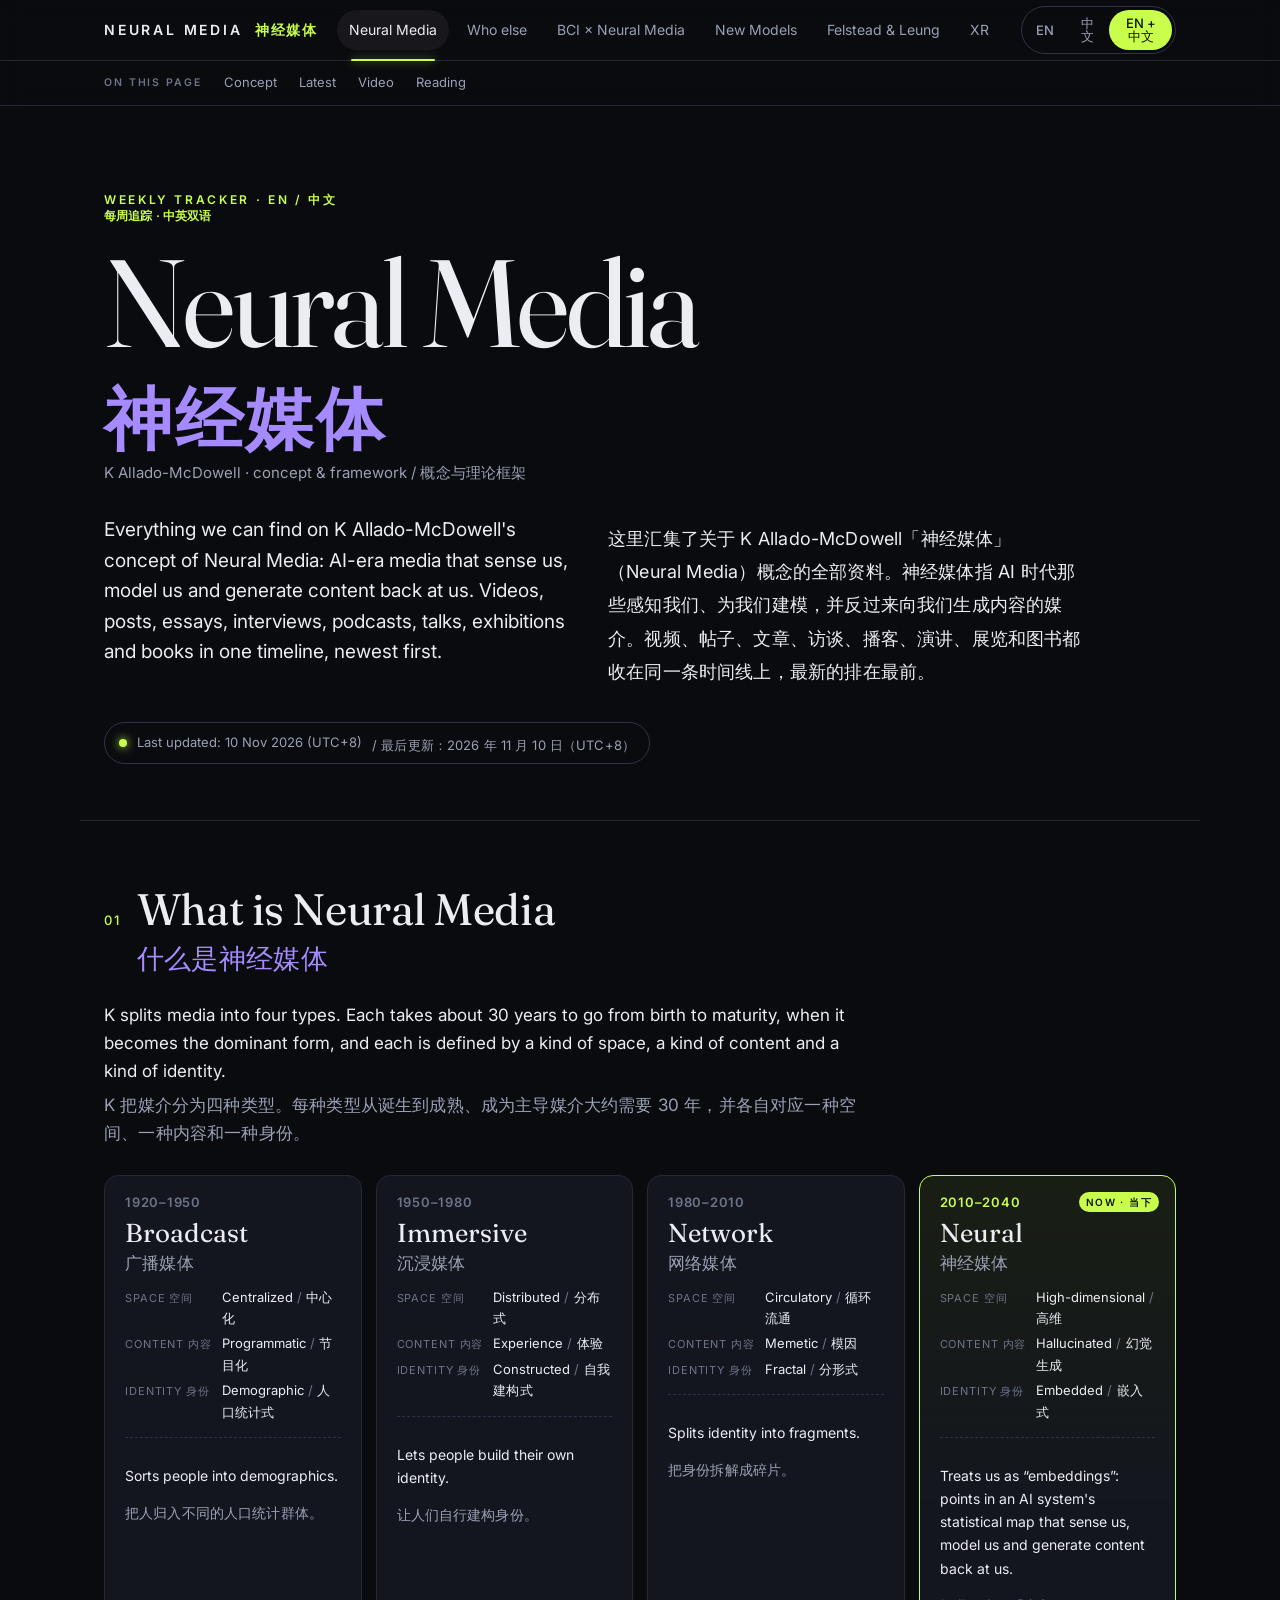
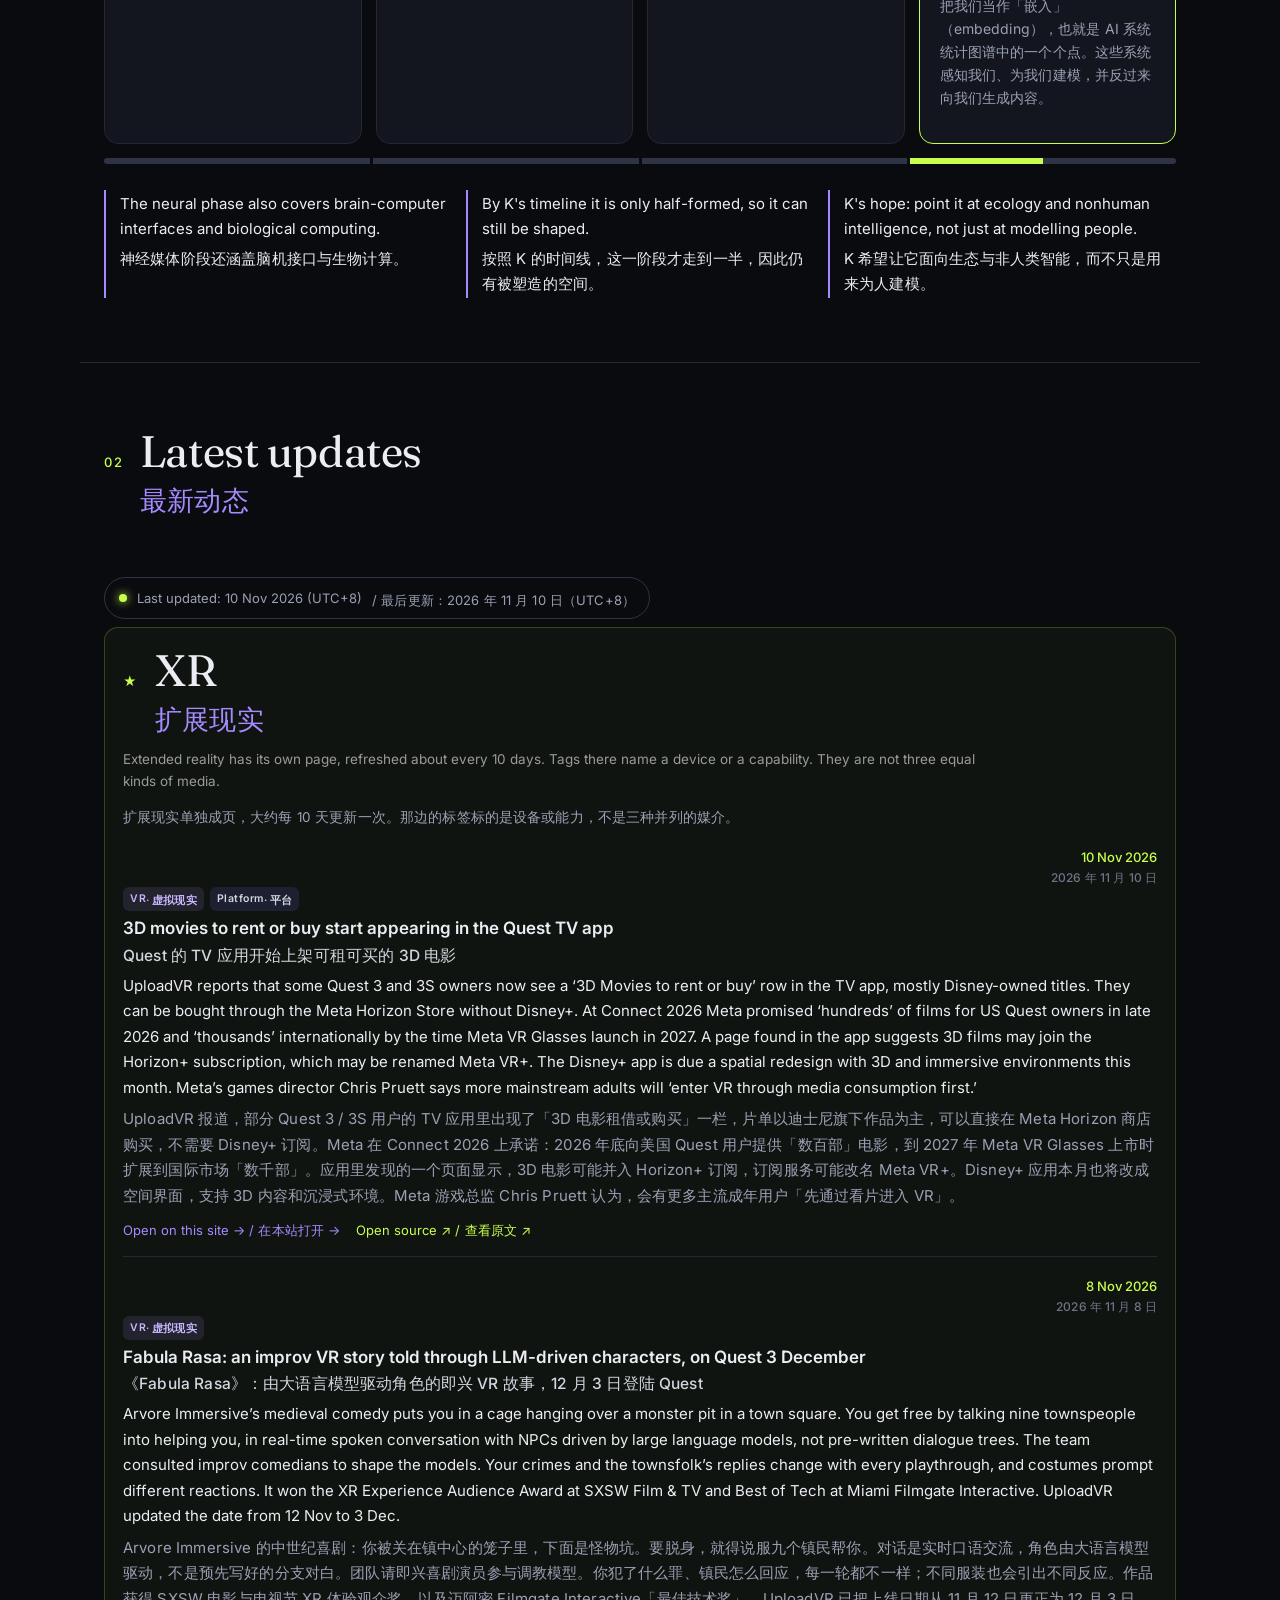
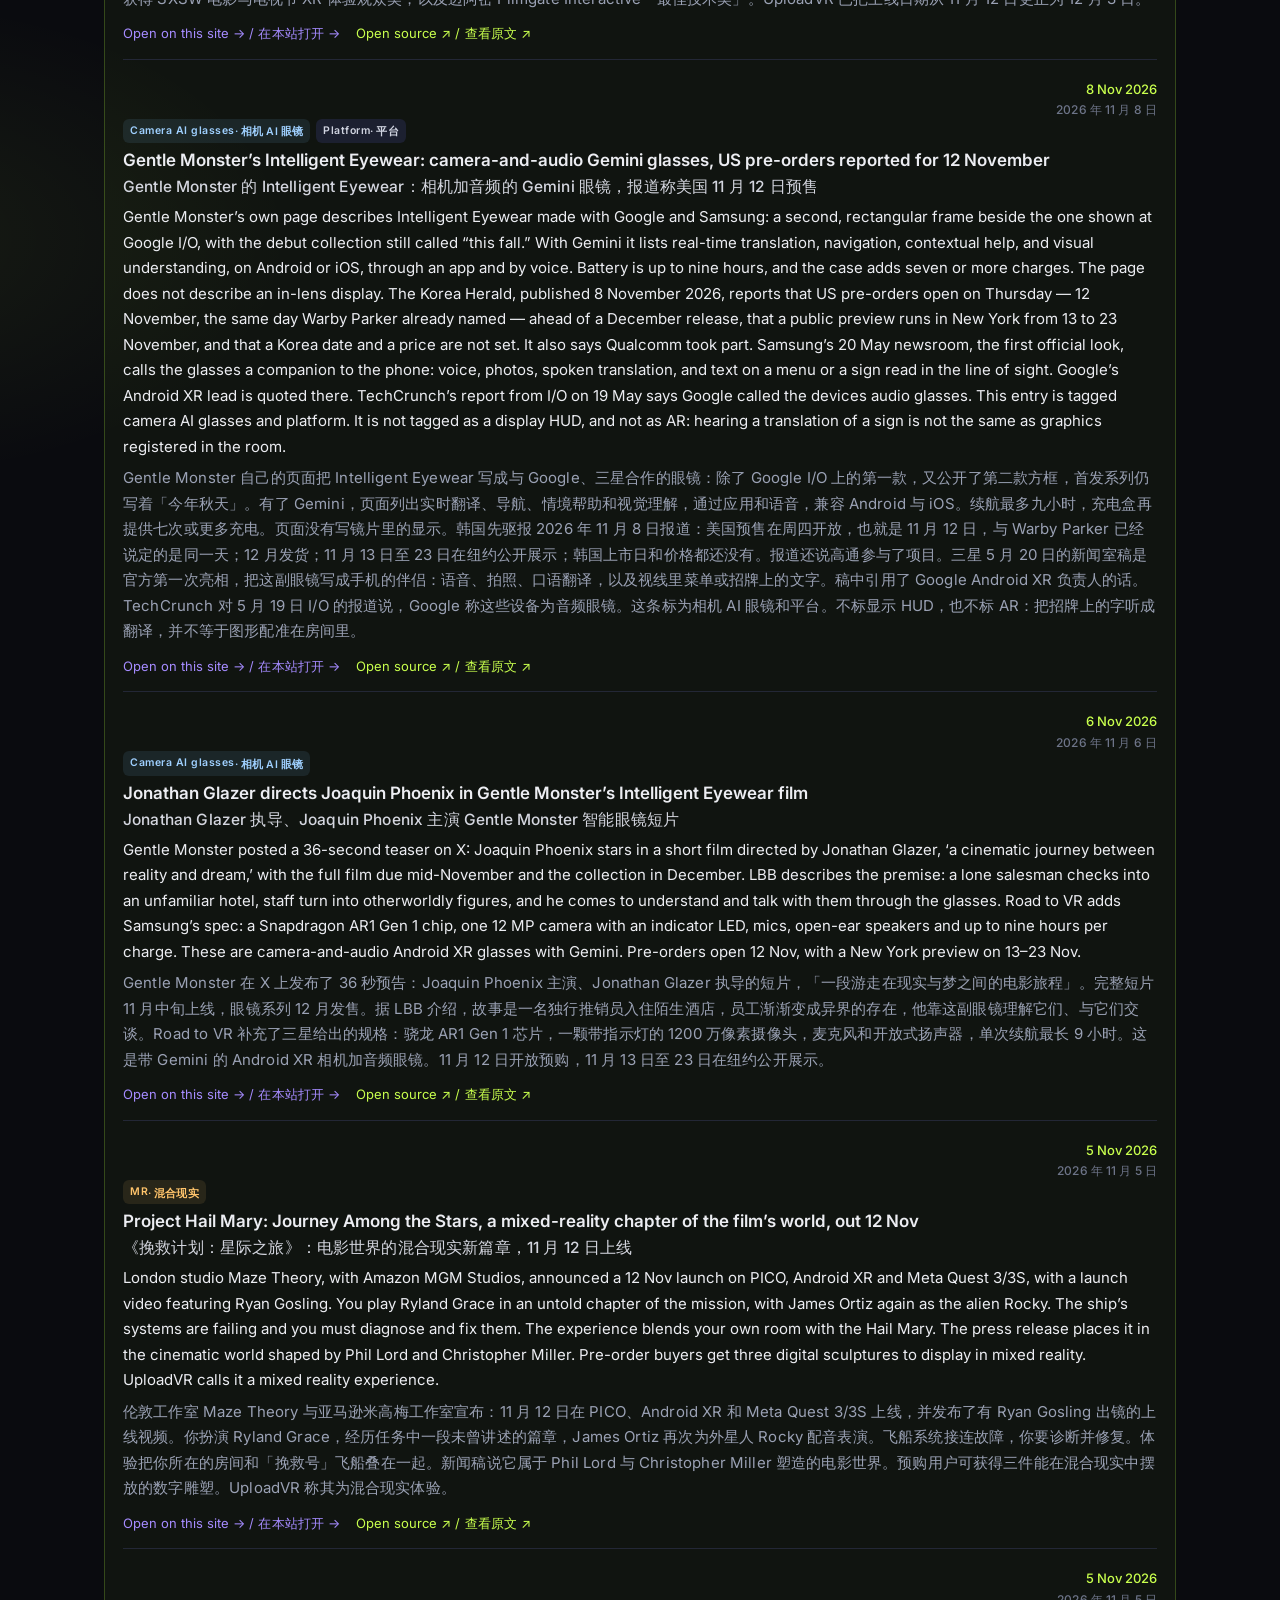
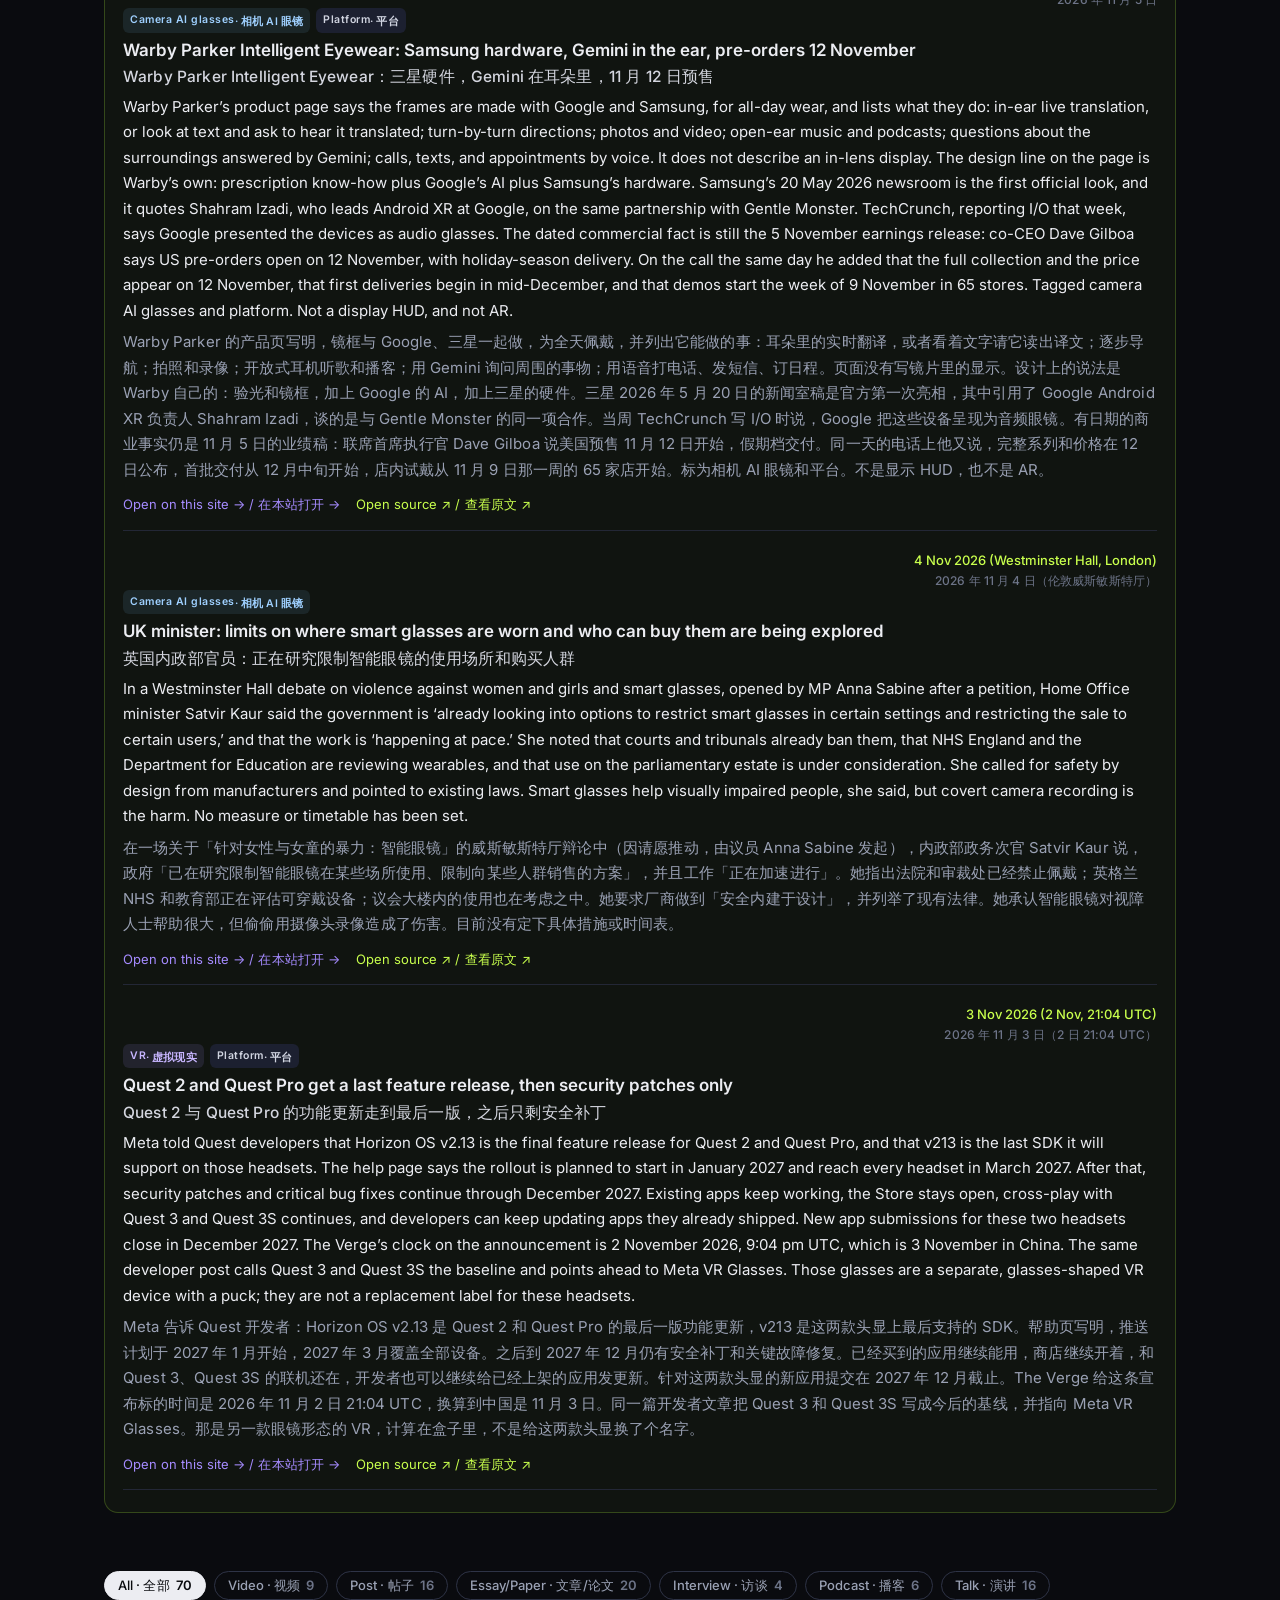
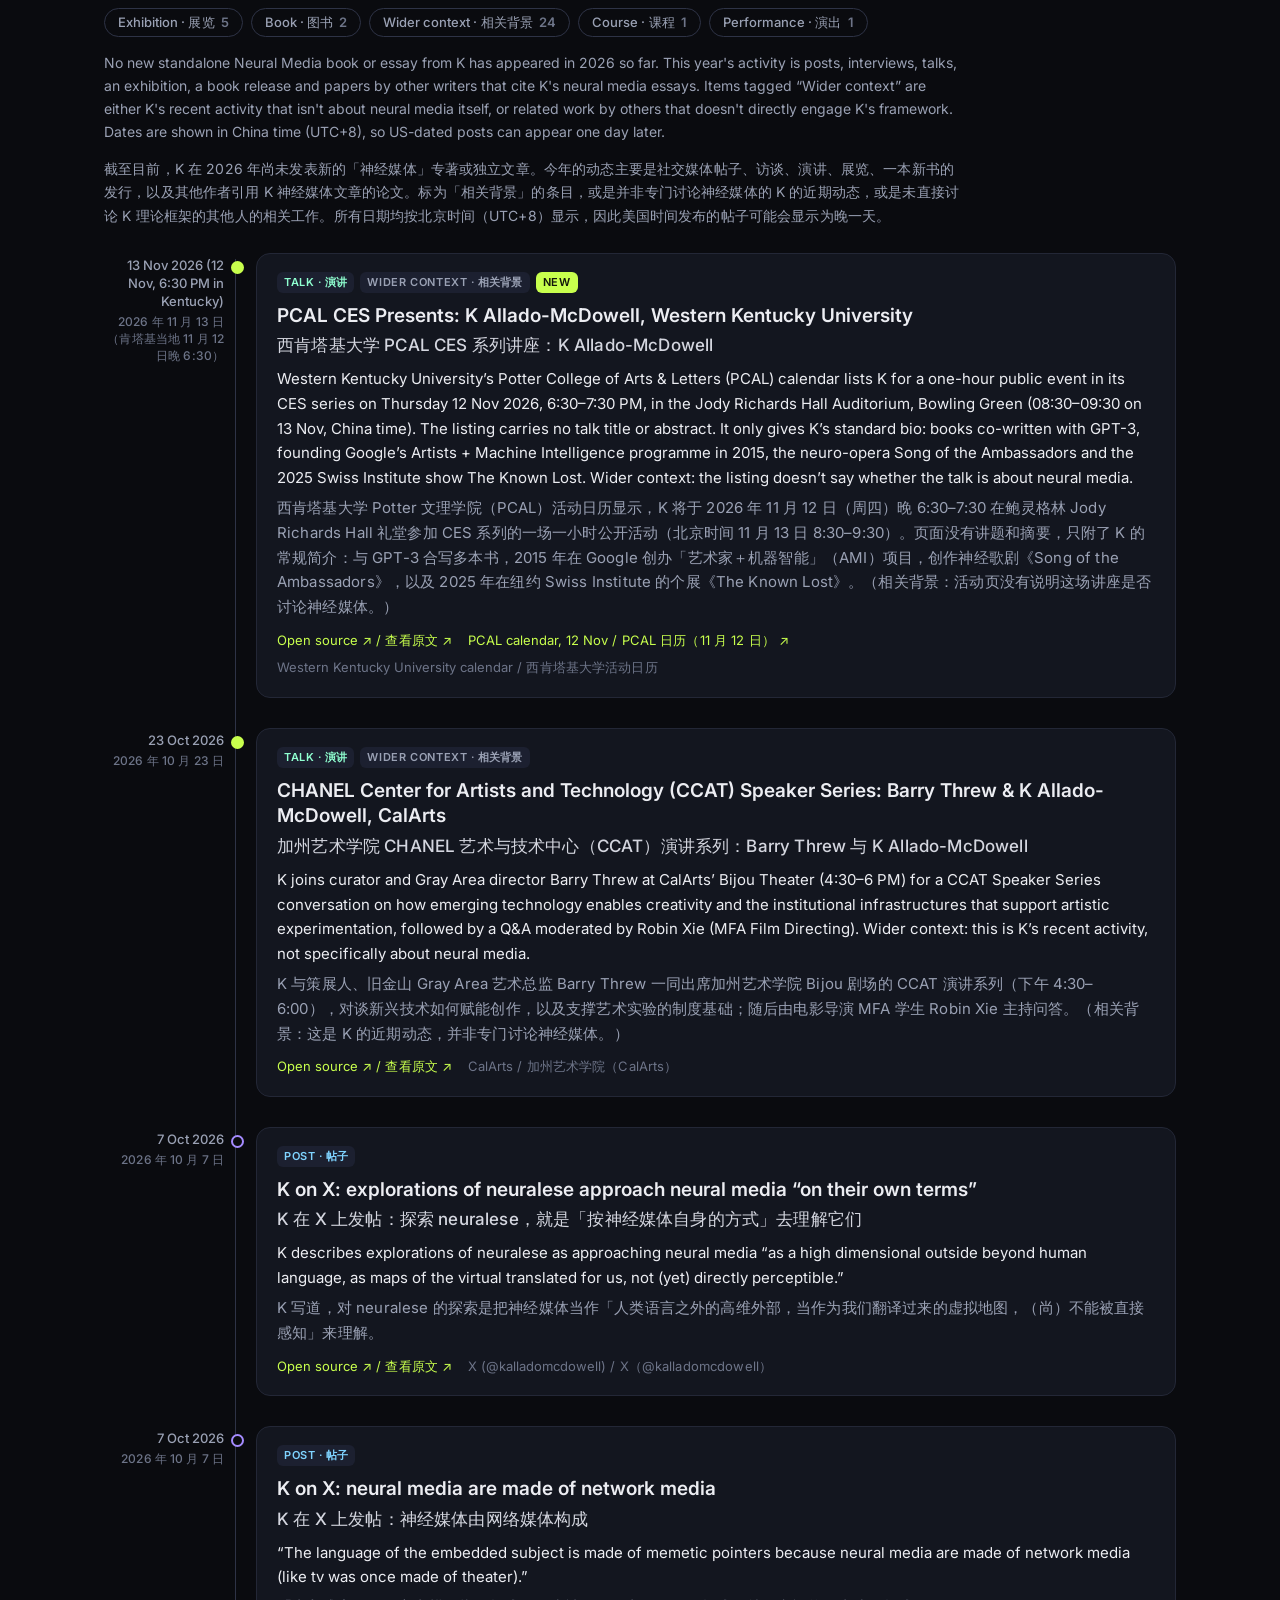
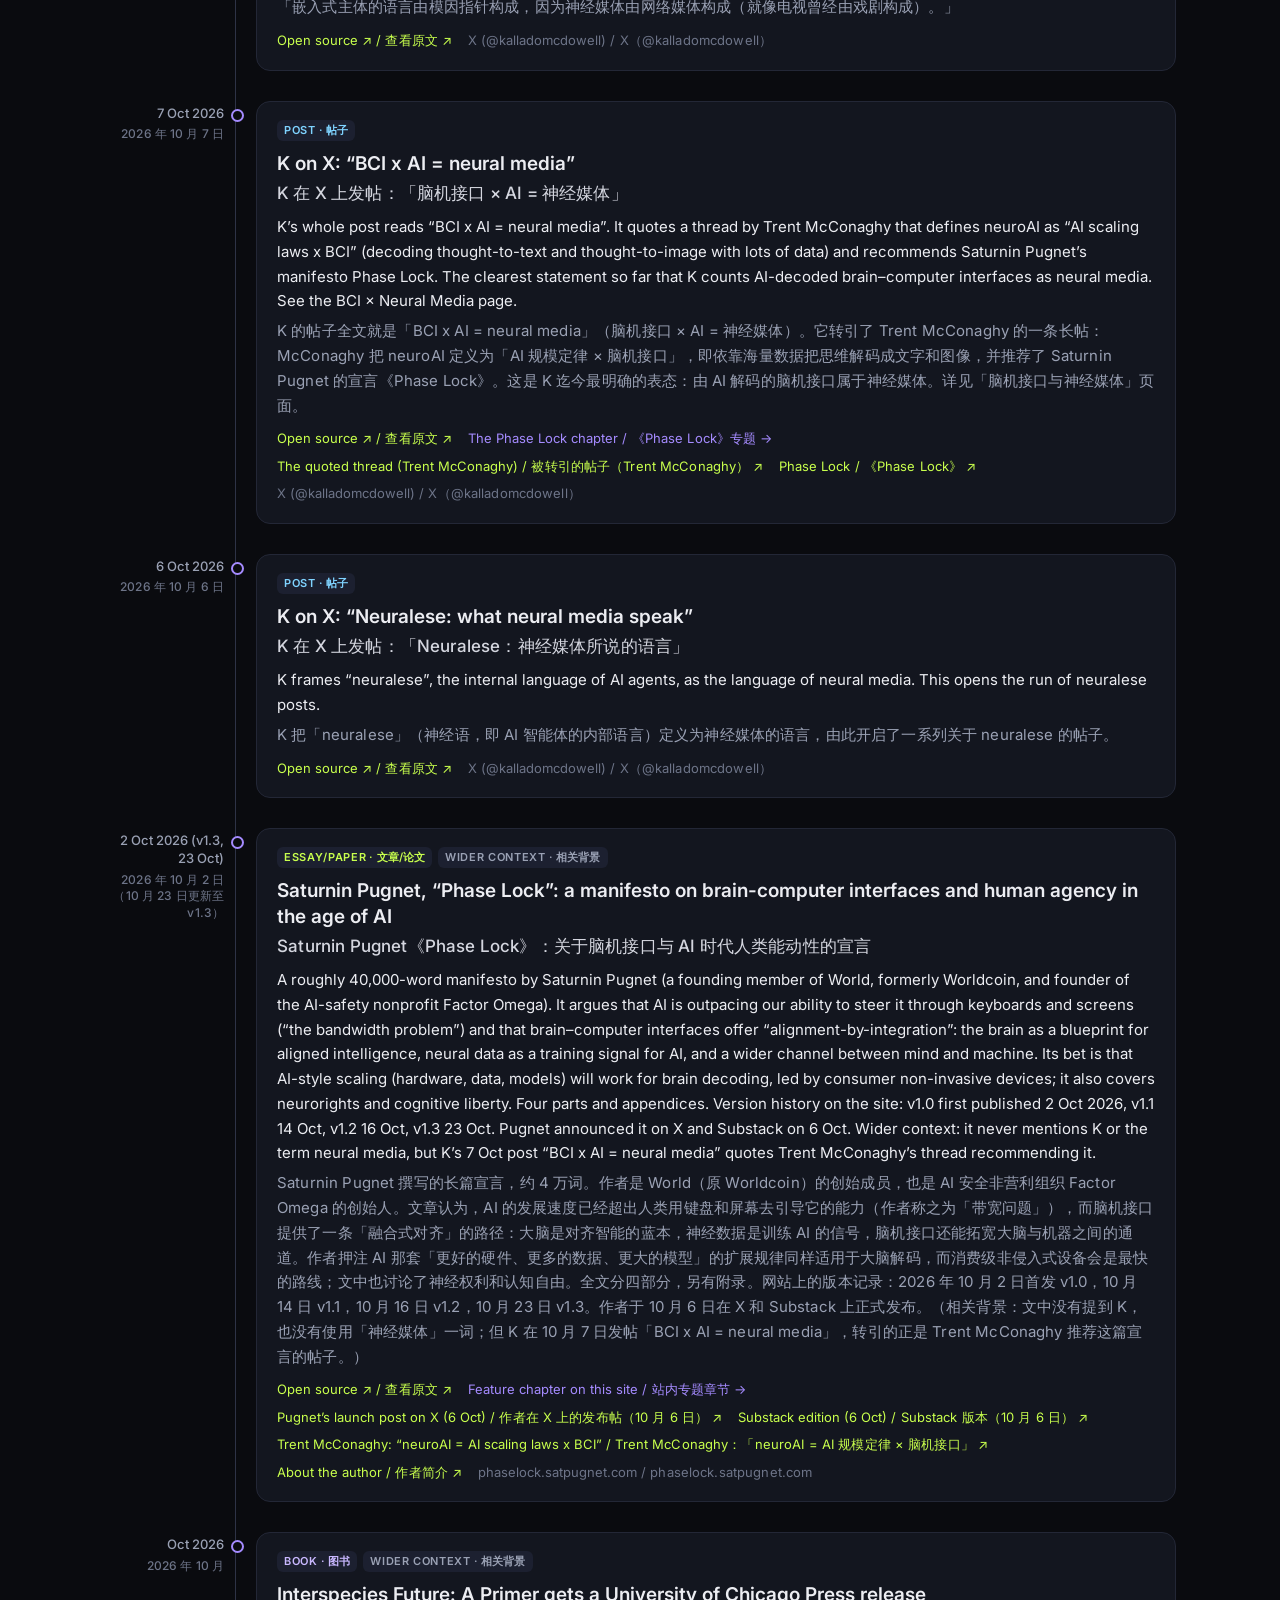
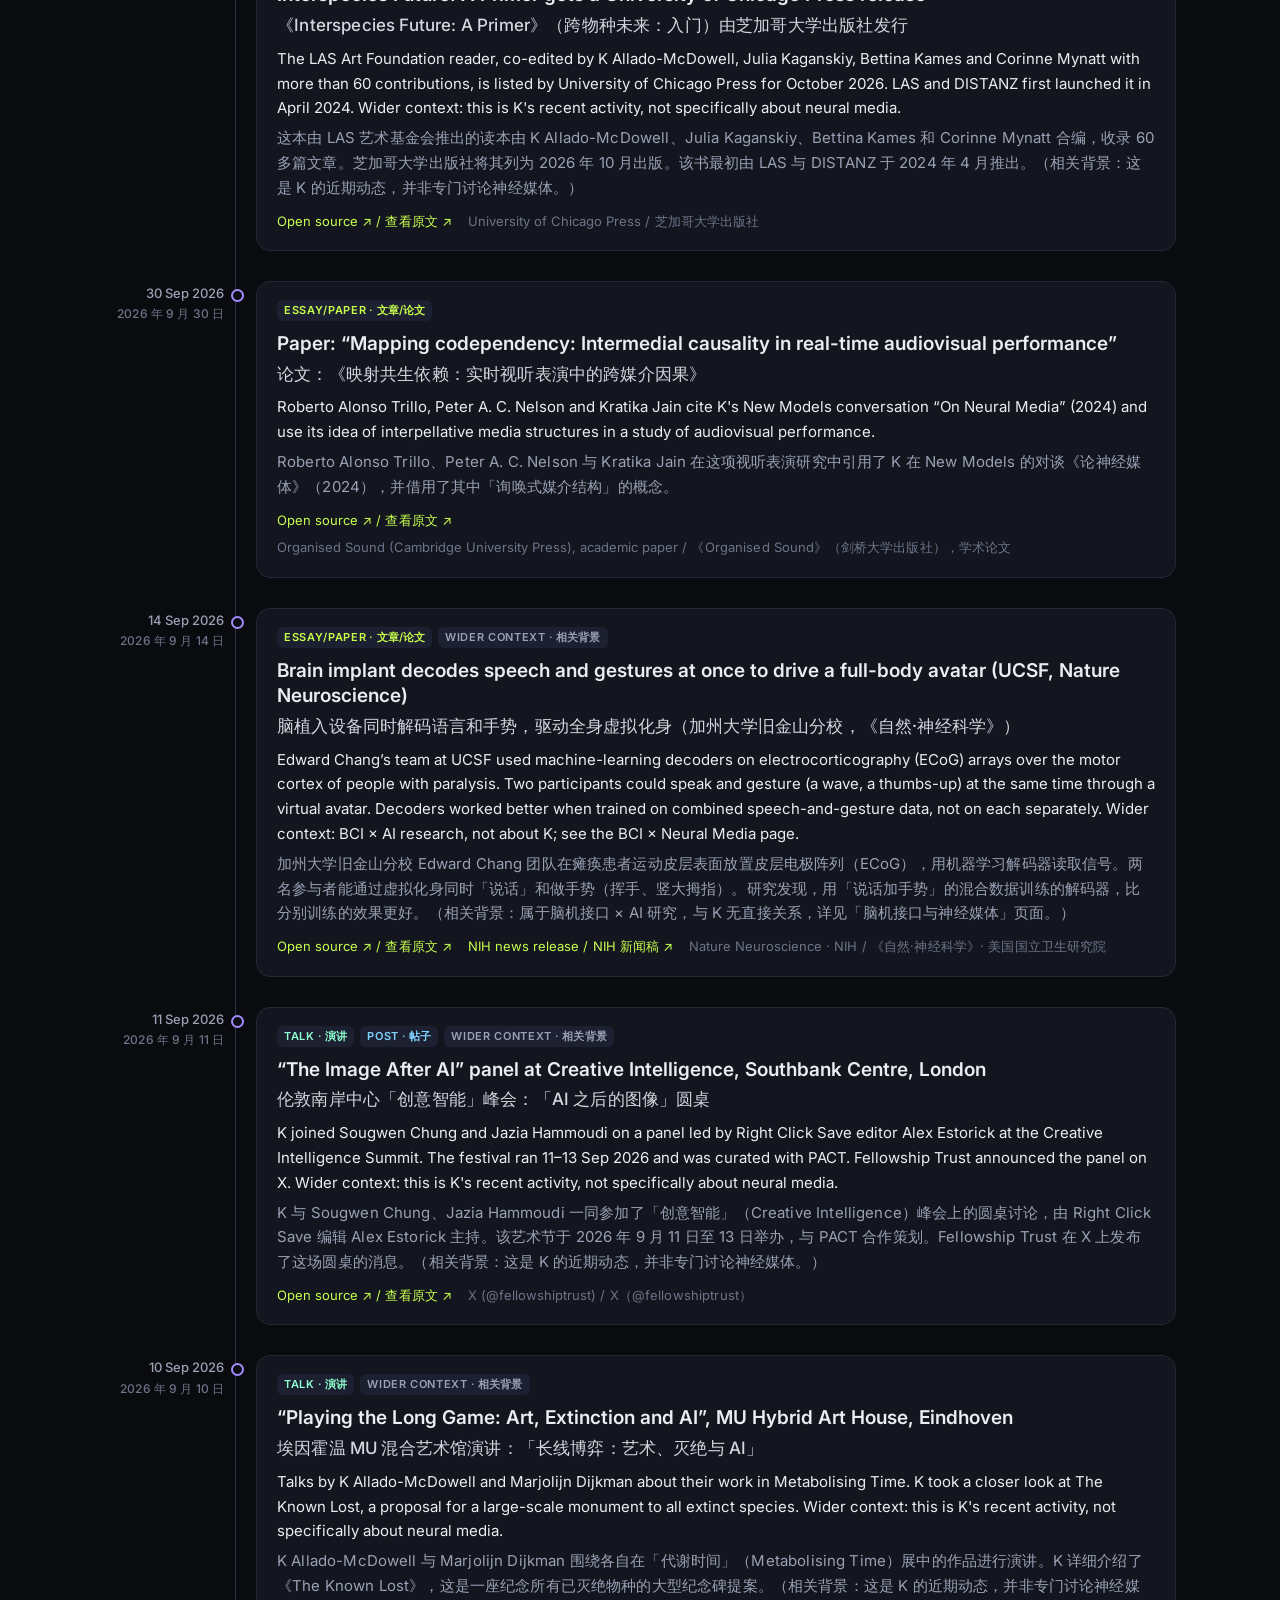
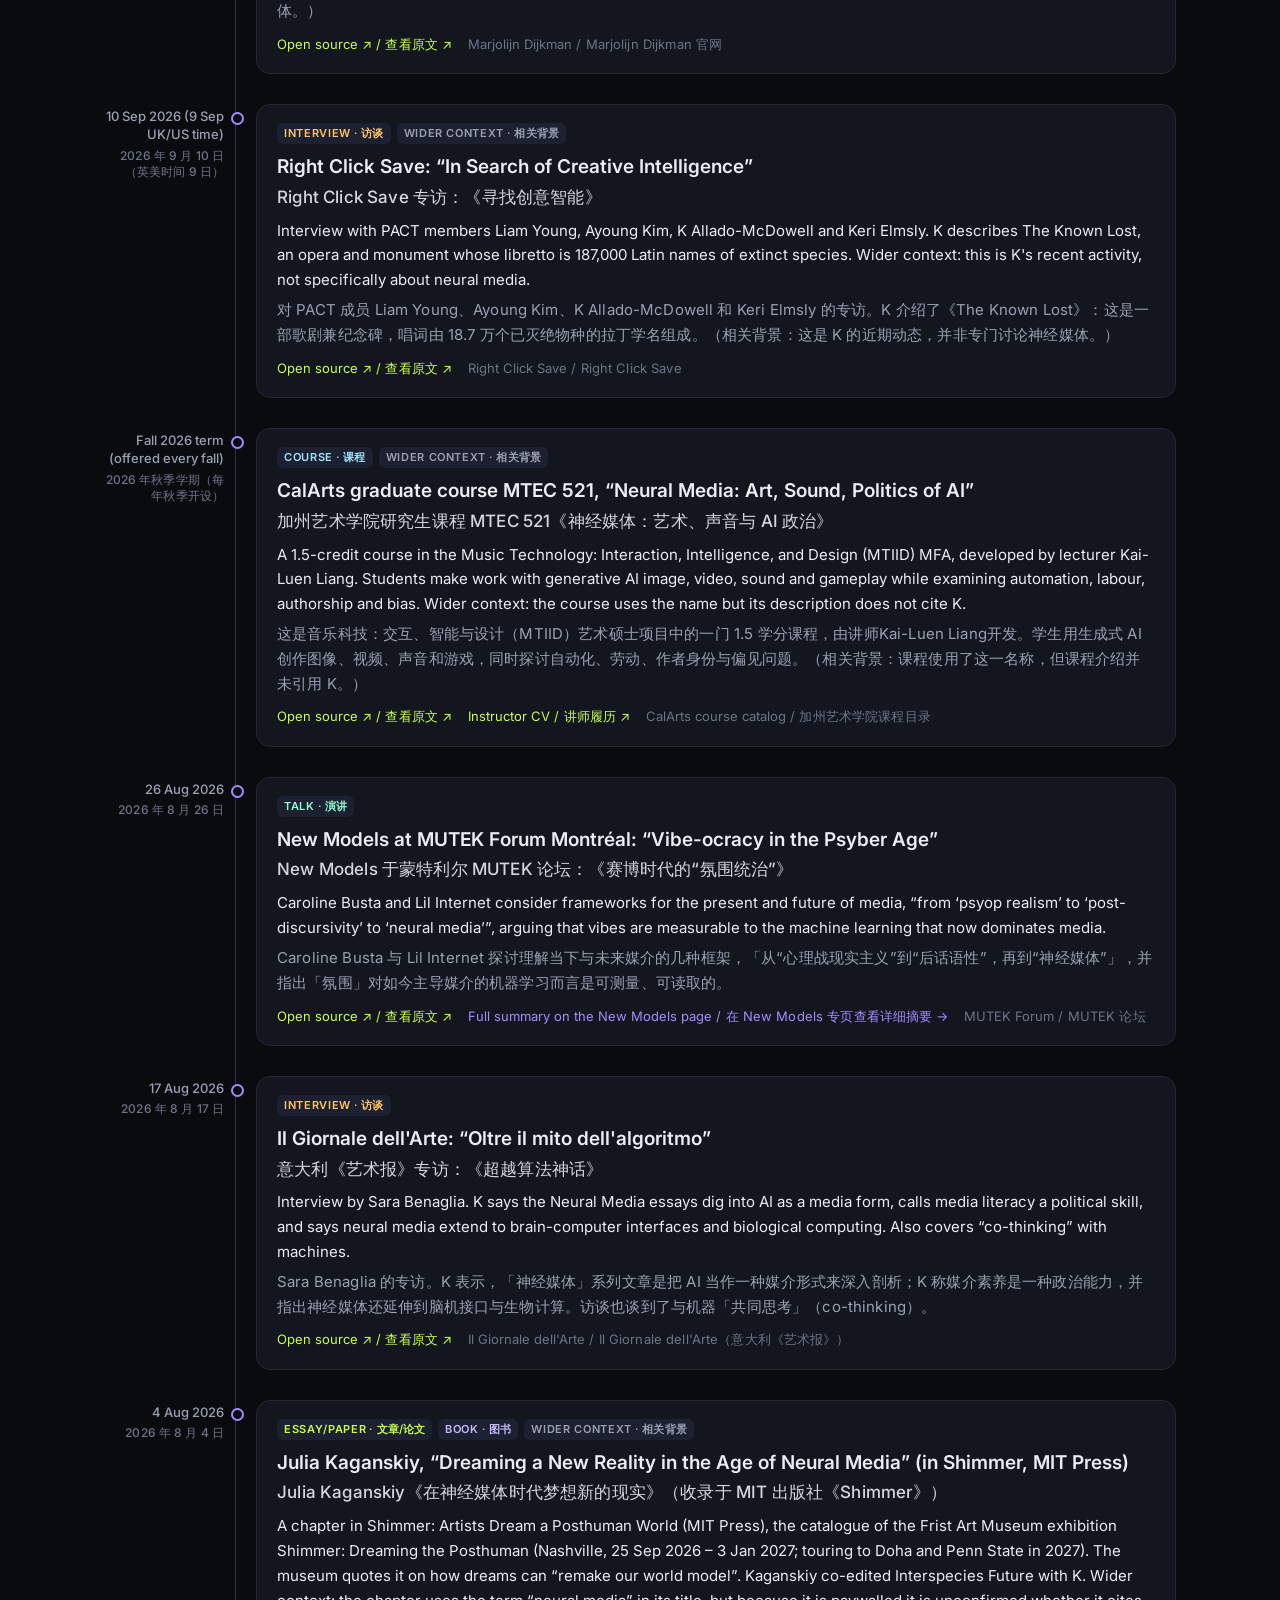
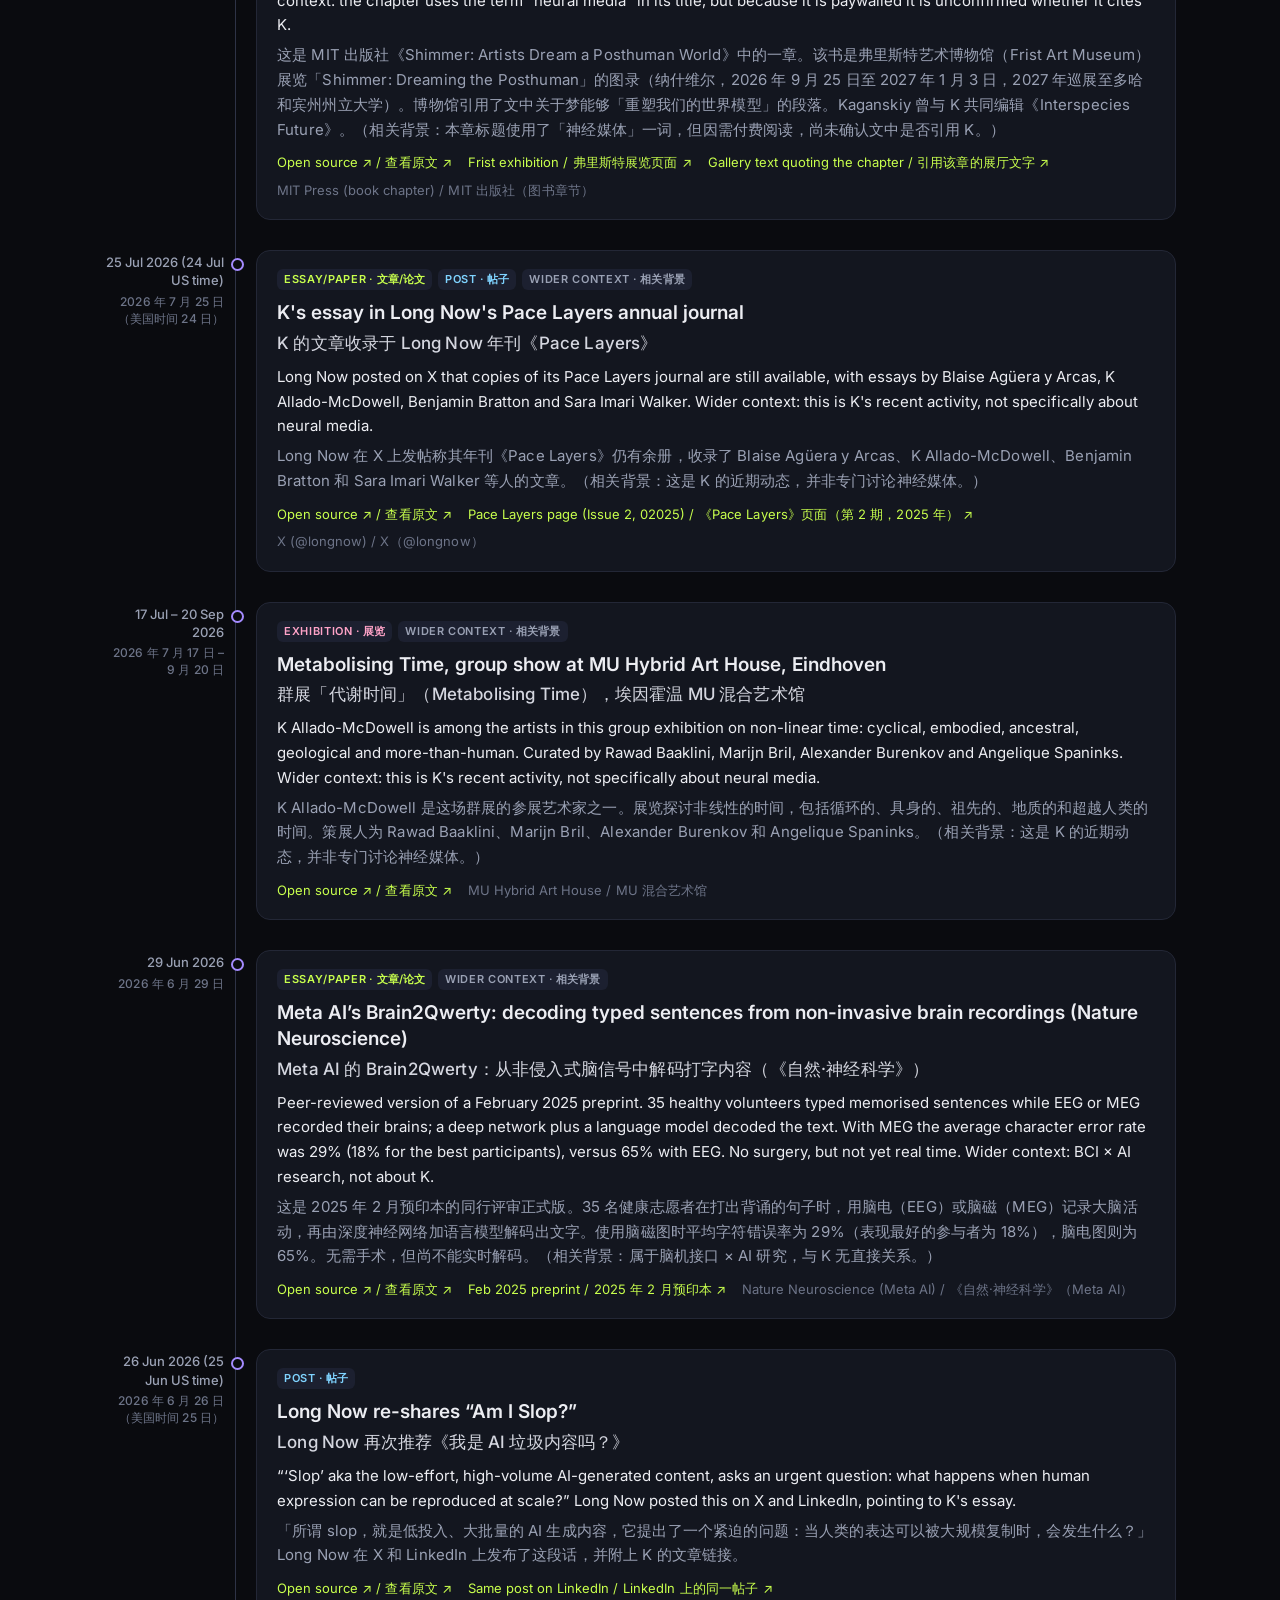
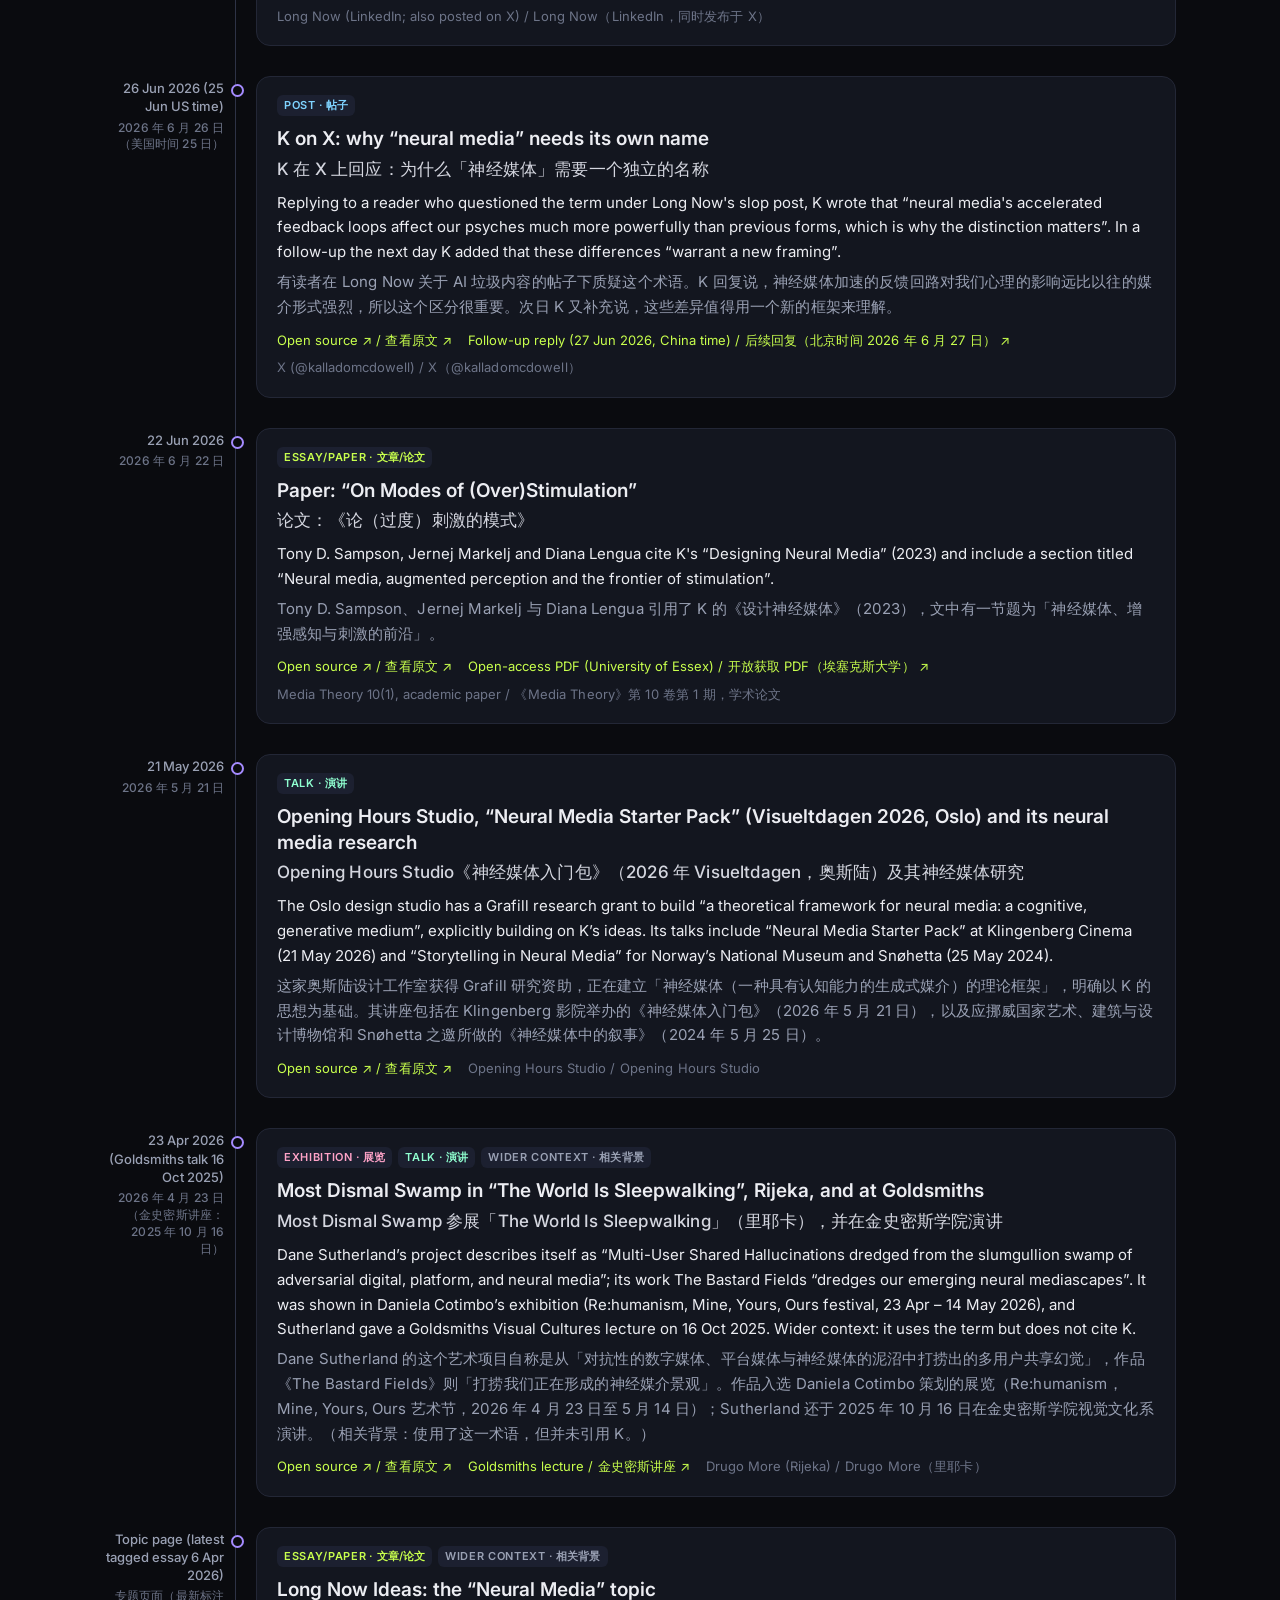
==== commit 39a0318a: "Neural Media update 2026-11-10: Arcangel NMTV, Neuralink hackathon, TBC mischief 1, Glazer x Gentle " ====
--- a/index.html
+++ b/index.html
@@ -635,7 +635,7 @@
 </main>
 <footer class="wrap foot" id="foot"></footer>
 <noscript><p class="wrap">This page needs JavaScript to render. 本页面需要启用 JavaScript。</p></noscript>
-<script>window.__NM_DATA__ = {"meta": {"last_updated": "2026-11-09", "launched": "2026-10-21", "timezone": "UTC+8", "note": {"en": "No new standalone Neural Media book or essay from K has appeared in 2026 so far. This year's activity is posts, interviews, talks, an exhibition, a book release and papers by other writers that cite K's neural media essays. Items tagged “Wider context” are either K's recent activity that isn't about neural media itself, or related work by others that doesn't directly engage K's framework. Dates are shown in China time (UTC+8), so US-dated posts can appear one day later.", "zh": "截至目前，K 在 2026 年尚未发表新的「神经媒体」专著或独立文章。今年的动态主要是社交媒体帖子、访谈、演讲、展览、一本新书的发行，以及其他作者引用 K 神经媒体文章的论文。标为「相关背景」的条目，或是并非专门讨论神经媒体的 K 的近期动态，或是未直接讨论 K 理论框架的其他人的相关工作。所有日期均按北京时间（UTC+8）显示，因此美国时间发布的帖子可能会显示为晚一天。"}}, "types": {"video": {"en": "Video", "zh": "视频"}, "post": {"en": "Post", "zh": "帖子"}, "essay": {"en": "Essay/Paper", "zh": "文章/论文"}, "interview": {"en": "Interview", "zh": "访谈"}, "podcast": {"en": "Podcast", "zh": "播客"}, "talk": {"en": "Talk", "zh": "演讲"}, "exhibition": {"en": "Exhibition", "zh": "展览"}, "book": {"en": "Book", "zh": "图书"}, "context": {"en": "Wider context", "zh": "相关背景"}, "course": {"en": "Course", "zh": "课程"}, "performance": {"en": "Performance", "zh": "演出"}}, "hero": {"kicker": {"en": "Weekly tracker · EN / 中文", "zh": "每周追踪 · 中英双语"}, "title": {"en": "Neural Media", "zh": "神经媒体"}, "intro": {"en": "Everything we can find on K Allado-McDowell's concept of Neural Media: AI-era media that sense us, model us and generate content back at us. Videos, posts, essays, interviews, podcasts, talks, exhibitions and books in one timeline, newest first.", "zh": "这里汇集了关于 K Allado-McDowell「神经媒体」（Neural Media）概念的全部资料。神经媒体指 AI 时代那些感知我们、为我们建模，并反过来向我们生成内容的媒介。视频、帖子、文章、访谈、播客、演讲、展览和图书都收在同一条时间线上，最新的排在最前。"}}, "concept": {"lead": {"en": "K splits media into four types. Each takes about 30 years to go from birth to maturity, when it becomes the dominant form, and each is defined by a kind of space, a kind of content and a kind of identity.", "zh": "K 把媒介分为四种类型。每种类型从诞生到成熟、成为主导媒介大约需要 30 年，并各自对应一种空间、一种内容和一种身份。"}, "eras": [{"key": "broadcast", "name": {"en": "Broadcast", "zh": "广播媒体"}, "span": "1920–1950", "space": {"en": "Centralized", "zh": "中心化"}, "content": {"en": "Programmatic", "zh": "节目化"}, "identity_type": {"en": "Demographic", "zh": "人口统计式"}, "identity": {"en": "Sorts people into demographics.", "zh": "把人归入不同的人口统计群体。"}}, {"key": "immersive", "name": {"en": "Immersive", "zh": "沉浸媒体"}, "span": "1950–1980", "space": {"en": "Distributed", "zh": "分布式"}, "content": {"en": "Experience", "zh": "体验"}, "identity_type": {"en": "Constructed", "zh": "自我建构式"}, "identity": {"en": "Lets people build their own identity.", "zh": "让人们自行建构身份。"}}, {"key": "network", "name": {"en": "Network", "zh": "网络媒体"}, "span": "1980–2010", "space": {"en": "Circulatory", "zh": "循环流通"}, "content": {"en": "Memetic", "zh": "模因"}, "identity_type": {"en": "Fractal", "zh": "分形式"}, "identity": {"en": "Splits identity into fragments.", "zh": "把身份拆解成碎片。"}}, {"key": "neural", "name": {"en": "Neural", "zh": "神经媒体"}, "span": "2010–2040", "space": {"en": "High-dimensional", "zh": "高维"}, "content": {"en": "Hallucinated", "zh": "幻觉生成"}, "identity_type": {"en": "Embedded", "zh": "嵌入式"}, "identity": {"en": "Treats us as “embeddings”: points in an AI system's statistical map that sense us, model us and generate content back at us.", "zh": "把我们当作「嵌入」（embedding），也就是 AI 系统统计图谱中的一个个点。这些系统感知我们、为我们建模，并反过来向我们生成内容。"}}], "notes": [{"en": "The neural phase also covers brain-computer interfaces and biological computing.", "zh": "神经媒体阶段还涵盖脑机接口与生物计算。"}, {"en": "By K's timeline it is only half-formed, so it can still be shaped.", "zh": "按照 K 的时间线，这一阶段才走到一半，因此仍有被塑造的空间。"}, {"en": "K's hope: point it at ecology and nonhuman intelligence, not just at modelling people.", "zh": "K 希望让它面向生态与非人类智能，而不只是用来为人建模。"}]}, "featured": {"url": "https://www.youtube.com/watch?v=Eu3ygZh8pY8", "thumbnail": "[data-uri]", "title": {"en": "On Neural Media: K Allado-McDowell at Long Now", "zh": "《论神经媒体》：K Allado-McDowell 在 Long Now 的演讲"}, "meta": {"en": "Recorded 25 Feb 2025 at the Cowell Theatre, San Francisco · 54:25 · the fullest version of the framework", "zh": "2025 年 2 月 25 日录制于旧金山 Cowell 剧场 · 54 分 25 秒 · 该框架最完整的阐述"}, "takeaways": [{"en": "K coined the term while making a neuro-opera in which brain waves controlled AI-generated visuals.", "zh": "K 是在创作一部「神经歌剧」时提出这个术语的。在那部作品中，脑电波实时控制着 AI 生成的影像。"}, {"en": "K reads low-quality AI “slop” as the statistical average of style and ideology.", "zh": "K 把低质量的 AI「垃圾内容」（slop）解读为风格与意识形态的统计平均值。"}, {"en": "Systems for credit, insurance and dating increasingly treat us as embeddings.", "zh": "信用、保险和约会等系统越来越多地把我们当作「嵌入」来对待。"}, {"en": "K's hopeful path runs through projects like Project CETI's whale research and SPUN's maps of fungal networks.", "zh": "K 看到的希望，体现在 Project CETI 的鲸类研究和 SPUN 绘制的真菌网络地图等项目中。"}], "more": [{"url": "https://www.youtube.com/watch?v=AsCGRjl3zac", "label": {"en": "Full livestream (about 1 h 24 min, includes Q&A)", "zh": "完整直播录像（约 1 小时 24 分钟，含问答）"}}, {"url": "https://longnow.org/talks/02025-allado-mcdowell/", "label": {"en": "Long Now talk page with transcript", "zh": "Long Now 演讲页面（含文字稿）"}}]}, "items": [{"id": "2026-10-23-calarts-ccat", "date": "2026-10-23", "types": ["talk", "context"], "added": "2026-10-22", "date_display": {"en": "23 Oct 2026", "zh": "2026 年 10 月 23 日"}, "title": {"en": "CHANEL Center for Artists and Technology (CCAT) Speaker Series: Barry Threw & K Allado-McDowell, CalArts", "zh": "加州艺术学院 CHANEL 艺术与技术中心（CCAT）演讲系列：Barry Threw 与 K Allado-McDowell"}, "summary": {"en": "K joins curator and Gray Area director Barry Threw at CalArts’ Bijou Theater (4:30–6 PM) for a CCAT Speaker Series conversation on how emerging technology enables creativity and the institutional infrastructures that support artistic experimentation, followed by a Q&A moderated by Robin Xie (MFA Film Directing). Wider context: this is K’s recent activity, not specifically about neural media.", "zh": "K 与策展人、旧金山 Gray Area 艺术总监 Barry Threw 一同出席加州艺术学院 Bijou 剧场的 CCAT 演讲系列（下午 4:30–6:00），对谈新兴技术如何赋能创作，以及支撑艺术实验的制度基础；随后由电影导演 MFA 学生 Robin Xie 主持问答。（相关背景：这是 K 的近期动态，并非专门讨论神经媒体。）"}, "url": "https://calarts.edu/calarts-events/chanel-center-artists-and-technology-ccat-speaker-series-barry-threw-k-allado", "source": {"en": "CalArts", "zh": "加州艺术学院（CalArts）"}}, {"id": "2026-10-07-neuralese-outside", "date": "2026-10-07", "types": ["post"], "added": "2026-10-21", "date_display": {"en": "7 Oct 2026", "zh": "2026 年 10 月 7 日"}, "title": {"en": "K on X: explorations of neuralese approach neural media “on their own terms”", "zh": "K 在 X 上发帖：探索 neuralese，就是「按神经媒体自身的方式」去理解它们"}, "summary": {"en": "K describes explorations of neuralese as approaching neural media “as a high dimensional outside beyond human language, as maps of the virtual translated for us, not (yet) directly perceptible.”", "zh": "K 写道，对 neuralese 的探索是把神经媒体当作「人类语言之外的高维外部，当作为我们翻译过来的虚拟地图，（尚）不能被直接感知」来理解。"}, "url": "https://x.com/kalladomcdowell/status/2107825781351268839", "source": {"en": "X (@kalladomcdowell)", "zh": "X（@kalladomcdowell）"}}, {"id": "2026-10-07-network-media", "date": "2026-10-07", "types": ["post"], "added": "2026-10-21", "date_display": {"en": "7 Oct 2026", "zh": "2026 年 10 月 7 日"}, "title": {"en": "K on X: neural media are made of network media", "zh": "K 在 X 上发帖：神经媒体由网络媒体构成"}, "summary": {"en": "“The language of the embedded subject is made of memetic pointers because neural media are made of network media (like tv was once made of theater).”", "zh": "「嵌入式主体的语言由模因指针构成，因为神经媒体由网络媒体构成（就像电视曾经由戏剧构成）。」"}, "url": "https://x.com/kalladomcdowell/status/2107761349204000894", "source": {"en": "X (@kalladomcdowell)", "zh": "X（@kalladomcdowell）"}}, {"id": "2026-10-07-bci-ai", "date": "2026-10-07", "types": ["post"], "added": "2026-10-21", "date_display": {"en": "7 Oct 2026", "zh": "2026 年 10 月 7 日"}, "title": {"en": "K on X: “BCI x AI = neural media”", "zh": "K 在 X 上发帖：「脑机接口 × AI = 神经媒体」"}, "summary": {"en": "K’s whole post reads “BCI x AI = neural media”. It quotes a thread by Trent McConaghy that defines neuroAI as “AI scaling laws x BCI” (decoding thought-to-text and thought-to-image with lots of data) and recommends Saturnin Pugnet’s manifesto Phase Lock. The clearest statement so far that K counts AI-decoded brain–computer interfaces as neural media. See the BCI × Neural Media page.", "zh": "K 的帖子全文就是「BCI x AI = neural media」（脑机接口 × AI = 神经媒体）。它转引了 Trent McConaghy 的一条长帖：McConaghy 把 neuroAI 定义为「AI 规模定律 × 脑机接口」，即依靠海量数据把思维解码成文字和图像，并推荐了 Saturnin Pugnet 的宣言《Phase Lock》。这是 K 迄今最明确的表态：由 AI 解码的脑机接口属于神经媒体。详见「脑机接口与神经媒体」页面。"}, "url": "https://x.com/kalladomcdowell/status/2107760105198690608", "source": {"en": "X (@kalladomcdowell)", "zh": "X（@kalladomcdowell）"}, "links": [{"url": "https://x.com/trentmc0/status/2107494584813011295", "label": {"en": "The quoted thread (Trent McConaghy)", "zh": "被转引的帖子（Trent McConaghy）"}}, {"url": "https://phaselock.satpugnet.com/", "label": {"en": "Phase Lock", "zh": "《Phase Lock》"}}], "internal": {"href": "bci.html#phase-lock", "label": {"en": "The Phase Lock chapter", "zh": "《Phase Lock》专题"}}}, {"id": "2026-10-06-neuralese", "date": "2026-10-06", "types": ["post"], "added": "2026-10-21", "date_display": {"en": "6 Oct 2026", "zh": "2026 年 10 月 6 日"}, "title": {"en": "K on X: “Neuralese: what neural media speak”", "zh": "K 在 X 上发帖：「Neuralese：神经媒体所说的语言」"}, "summary": {"en": "K frames “neuralese”, the internal language of AI agents, as the language of neural media. This opens the run of neuralese posts.", "zh": "K 把「neuralese」（神经语，即 AI 智能体的内部语言）定义为神经媒体的语言，由此开启了一系列关于 neuralese 的帖子。"}, "url": "https://x.com/kalladomcdowell/status/2107195635674066984", "source": {"en": "X (@kalladomcdowell)", "zh": "X（@kalladomcdowell）"}}, {"id": "2026-10-02-phase-lock", "date": "2026-10-02", "types": ["essay", "context"], "added": "2026-10-22", "date_display": {"en": "2 Oct 2026 (v1.3, 23 Oct)", "zh": "2026 年 10 月 2 日（10 月 23 日更新至 v1.3）"}, "title": {"en": "Saturnin Pugnet, “Phase Lock”: a manifesto on brain-computer interfaces and human agency in the age of AI", "zh": "Saturnin Pugnet《Phase Lock》：关于脑机接口与 AI 时代人类能动性的宣言"}, "summary": {"en": "A roughly 40,000-word manifesto by Saturnin Pugnet (a founding member of World, formerly Worldcoin, and founder of the AI-safety nonprofit Factor Omega). It argues that AI is outpacing our ability to steer it through keyboards and screens (“the bandwidth problem”) and that brain–computer interfaces offer “alignment-by-integration”: the brain as a blueprint for aligned intelligence, neural data as a training signal for AI, and a wider channel between mind and machine. Its bet is that AI-style scaling (hardware, data, models) will work for brain decoding, led by consumer non-invasive devices; it also covers neurorights and cognitive liberty. Four parts and appendices. Version history on the site: v1.0 first published 2 Oct 2026, v1.1 14 Oct, v1.2 16 Oct, v1.3 23 Oct. Pugnet announced it on X and Substack on 6 Oct. Wider context: it never mentions K or the term neural media, but K’s 7 Oct post “BCI x AI = neural media” quotes Trent McConaghy’s thread recommending it.", "zh": "Saturnin Pugnet 撰写的长篇宣言，约 4 万词。作者是 World（原 Worldcoin）的创始成员，也是 AI 安全非营利组织 Factor Omega 的创始人。文章认为，AI 的发展速度已经超出人类用键盘和屏幕去引导它的能力（作者称之为「带宽问题」），而脑机接口提供了一条「融合式对齐」的路径：大脑是对齐智能的蓝本，神经数据是训练 AI 的信号，脑机接口还能拓宽大脑与机器之间的通道。作者押注 AI 那套「更好的硬件、更多的数据、更大的模型」的扩展规律同样适用于大脑解码，而消费级非侵入式设备会是最快的路线；文中也讨论了神经权利和认知自由。全文分四部分，另有附录。网站上的版本记录：2026 年 10 月 2 日首发 v1.0，10 月 14 日 v1.1，10 月 16 日 v1.2，10 月 23 日 v1.3。作者于 10 月 6 日在 X 和 Substack 上正式发布。（相关背景：文中没有提到 K，也没有使用「神经媒体」一词；但 K 在 10 月 7 日发帖「BCI x AI = neural media」，转引的正是 Trent McConaghy 推荐这篇宣言的帖子。）"}, "url": "https://phaselock.satpugnet.com/", "source": {"en": "phaselock.satpugnet.com", "zh": "phaselock.satpugnet.com"}, "links": [{"url": "https://x.com/satpugnet/status/2107485695795220596", "label": {"en": "Pugnet’s launch post on X (6 Oct)", "zh": "作者在 X 上的发布帖（10 月 6 日）"}}, {"url": "https://blog.satpugnet.com/p/phase-lock", "label": {"en": "Substack edition (6 Oct)", "zh": "Substack 版本（10 月 6 日）"}}, {"url": "https://x.com/trentmc0/status/2107494584813011295", "label": {"en": "Trent McConaghy: “neuroAI = AI scaling laws x BCI”", "zh": "Trent McConaghy：「neuroAI = AI 规模定律 × 脑机接口」"}}, {"url": "https://phaselock.satpugnet.com/about", "label": {"en": "About the author", "zh": "作者简介"}}], "internal": {"href": "bci.html#phase-lock", "label": {"en": "Feature chapter on this site", "zh": "站内专题章节"}}}, {"id": "2026-10-interspecies-future", "date": "2026-10-01", "types": ["book", "context"], "added": "2026-10-21", "date_display": {"en": "Oct 2026", "zh": "2026 年 10 月"}, "title": {"en": "Interspecies Future: A Primer gets a University of Chicago Press release", "zh": "《Interspecies Future: A Primer》（跨物种未来：入门）由芝加哥大学出版社发行"}, "summary": {"en": "The LAS Art Foundation reader, co-edited by K Allado-McDowell, Julia Kaganskiy, Bettina Kames and Corinne Mynatt with more than 60 contributions, is listed by University of Chicago Press for October 2026. LAS and DISTANZ first launched it in April 2024. Wider context: this is K's recent activity, not specifically about neural media.", "zh": "这本由 LAS 艺术基金会推出的读本由 K Allado-McDowell、Julia Kaganskiy、Bettina Kames 和 Corinne Mynatt 合编，收录 60 多篇文章。芝加哥大学出版社将其列为 2026 年 10 月出版。该书最初由 LAS 与 DISTANZ 于 2024 年 4 月推出。（相关背景：这是 K 的近期动态，并非专门讨论神经媒体。）"}, "url": "https://press.uchicago.edu/ucp/books/book/distributed/I/bo283349115.html", "source": {"en": "University of Chicago Press", "zh": "芝加哥大学出版社"}}, {"id": "2026-09-30-organised-sound", "date": "2026-09-30", "types": ["essay"], "added": "2026-10-21", "date_display": {"en": "30 Sep 2026", "zh": "2026 年 9 月 30 日"}, "title": {"en": "Paper: “Mapping codependency: Intermedial causality in real-time audiovisual performance”", "zh": "论文：《映射共生依赖：实时视听表演中的跨媒介因果》"}, "summary": {"en": "Roberto Alonso Trillo, Peter A. C. Nelson and Kratika Jain cite K's New Models conversation “On Neural Media” (2024) and use its idea of interpellative media structures in a study of audiovisual performance.", "zh": "Roberto Alonso Trillo、Peter A. C. Nelson 与 Kratika Jain 在这项视听表演研究中引用了 K 在 New Models 的对谈《论神经媒体》（2024），并借用了其中「询唤式媒介结构」的概念。"}, "url": "https://doi.org/10.1017/S1355771826101617", "source": {"en": "Organised Sound (Cambridge University Press), academic paper", "zh": "《Organised Sound》（剑桥大学出版社），学术论文"}}, {"id": "2026-09-14-ucsf-speech-gesture", "date": "2026-09-14", "types": ["essay", "context"], "added": "2026-10-25", "date_display": {"en": "14 Sep 2026", "zh": "2026 年 9 月 14 日"}, "title": {"en": "Brain implant decodes speech and gestures at once to drive a full-body avatar (UCSF, Nature Neuroscience)", "zh": "脑植入设备同时解码语言和手势，驱动全身虚拟化身（加州大学旧金山分校，《自然·神经科学》）"}, "summary": {"en": "Edward Chang’s team at UCSF used machine-learning decoders on electrocorticography (ECoG) arrays over the motor cortex of people with paralysis. Two participants could speak and gesture (a wave, a thumbs-up) at the same time through a virtual avatar. Decoders worked better when trained on combined speech-and-gesture data, not on each separately. Wider context: BCI × AI research, not about K; see the BCI × Neural Media page.", "zh": "加州大学旧金山分校 Edward Chang 团队在瘫痪患者运动皮层表面放置皮层电极阵列（ECoG），用机器学习解码器读取信号。两名参与者能通过虚拟化身同时「说话」和做手势（挥手、竖大拇指）。研究发现，用「说话加手势」的混合数据训练的解码器，比分别训练的效果更好。（相关背景：属于脑机接口 × AI 研究，与 K 无直接关系，详见「脑机接口与神经媒体」页面。）"}, "url": "https://www.nature.com/articles/s41593-026-02446-2", "source": {"en": "Nature Neuroscience · NIH", "zh": "《自然·神经科学》· 美国国立卫生研究院"}, "links": [{"url": "https://www.nih.gov/news-events/news-releases/neuroprosthesis-paralysis-enables-simultaneous-speech-body-language", "label": {"en": "NIH news release", "zh": "NIH 新闻稿"}}]}, {"id": "2026-09-11-image-after-ai", "date": "2026-09-11", "types": ["talk", "post", "context"], "added": "2026-10-21", "date_display": {"en": "11 Sep 2026", "zh": "2026 年 9 月 11 日"}, "title": {"en": "“The Image After AI” panel at Creative Intelligence, Southbank Centre, London", "zh": "伦敦南岸中心「创意智能」峰会：「AI 之后的图像」圆桌"}, "summary": {"en": "K joined Sougwen Chung and Jazia Hammoudi on a panel led by Right Click Save editor Alex Estorick at the Creative Intelligence Summit. The festival ran 11–13 Sep 2026 and was curated with PACT. Fellowship Trust announced the panel on X. Wider context: this is K's recent activity, not specifically about neural media.", "zh": "K 与 Sougwen Chung、Jazia Hammoudi 一同参加了「创意智能」（Creative Intelligence）峰会上的圆桌讨论，由 Right Click Save 编辑 Alex Estorick 主持。该艺术节于 2026 年 9 月 11 日至 13 日举办，与 PACT 合作策划。Fellowship Trust 在 X 上发布了这场圆桌的消息。（相关背景：这是 K 的近期动态，并非专门讨论神经媒体。）"}, "url": "https://x.com/fellowshiptrust/status/2098305593106895215", "source": {"en": "X (@fellowshiptrust)", "zh": "X（@fellowshiptrust）"}}, {"id": "2026-09-10-playing-the-long-game", "date": "2026-09-10", "types": ["talk", "context"], "added": "2026-10-21", "date_display": {"en": "10 Sep 2026", "zh": "2026 年 9 月 10 日"}, "title": {"en": "“Playing the Long Game: Art, Extinction and AI”, MU Hybrid Art House, Eindhoven", "zh": "埃因霍温 MU 混合艺术馆演讲：「长线博弈：艺术、灭绝与 AI」"}, "summary": {"en": "Talks by K Allado-McDowell and Marjolijn Dijkman about their work in Metabolising Time. K took a closer look at The Known Lost, a proposal for a large-scale monument to all extinct species. Wider context: this is K's recent activity, not specifically about neural media.", "zh": "K Allado-McDowell 与 Marjolijn Dijkman 围绕各自在「代谢时间」（Metabolising Time）展中的作品进行演讲。K 详细介绍了《The Known Lost》，这是一座纪念所有已灭绝物种的大型纪念碑提案。（相关背景：这是 K 的近期动态，并非专门讨论神经媒体。）"}, "url": "https://marjolijndijkman.com/news/playing-the-long-game-art-extinction-and-ai", "source": {"en": "Marjolijn Dijkman", "zh": "Marjolijn Dijkman 官网"}}, {"id": "2026-09-09-rightclicksave", "date": "2026-09-10", "types": ["interview", "context"], "added": "2026-10-21", "date_display": {"en": "10 Sep 2026 (9 Sep UK/US time)", "zh": "2026 年 9 月 10 日（英美时间 9 日）"}, "title": {"en": "Right Click Save: “In Search of Creative Intelligence”", "zh": "Right Click Save 专访：《寻找创意智能》"}, "summary": {"en": "Interview with PACT members Liam Young, Ayoung Kim, K Allado-McDowell and Keri Elmsly. K describes The Known Lost, an opera and monument whose libretto is 187,000 Latin names of extinct species. Wider context: this is K's recent activity, not specifically about neural media.", "zh": "对 PACT 成员 Liam Young、Ayoung Kim、K Allado-McDowell 和 Keri Elmsly 的专访。K 介绍了《The Known Lost》：这是一部歌剧兼纪念碑，唱词由 18.7 万个已灭绝物种的拉丁学名组成。（相关背景：这是 K 的近期动态，并非专门讨论神经媒体。）"}, "url": "https://www.rightclicksave.com/article/in-search-of-creative-intelligence", "source": {"en": "Right Click Save", "zh": "Right Click Save"}}, {"id": "2026-09-calarts-mtec521", "date": "2026-09-01", "types": ["course", "context"], "added": "2026-10-25", "date_display": {"en": "Fall 2026 term (offered every fall)", "zh": "2026 年秋季学期（每年秋季开设）"}, "title": {"en": "CalArts graduate course MTEC 521, “Neural Media: Art, Sound, Politics of AI”", "zh": "加州艺术学院研究生课程 MTEC 521《神经媒体：艺术、声音与 AI 政治》"}, "summary": {"en": "A 1.5-credit course in the Music Technology: Interaction, Intelligence, and Design (MTIID) MFA, developed by lecturer Kai-Luen Liang. Students make work with generative AI image, video, sound and gameplay while examining automation, labour, authorship and bias. Wider context: the course uses the name but its description does not cite K.", "zh": "这是音乐科技：交互、智能与设计（MTIID）艺术硕士项目中的一门 1.5 学分课程，由讲师Kai-Luen Liang开发。学生用生成式 AI 创作图像、视频、声音和游戏，同时探讨自动化、劳动、作者身份与偏见问题。（相关背景：课程使用了这一名称，但课程介绍并未引用 K。）"}, "url": "https://catalog.calarts.edu/courses/a0dwI2r0gUfzEMBfrXG4", "source": {"en": "CalArts course catalog", "zh": "加州艺术学院课程目录"}, "links": [{"url": "https://kailuenliang.com/cv.html", "label": {"en": "Instructor CV", "zh": "讲师履历"}}]}, {"id": "2026-08-26-mutek-new-models", "date": "2026-08-26", "types": ["talk"], "added": "2026-10-25", "date_display": {"en": "26 Aug 2026", "zh": "2026 年 8 月 26 日"}, "title": {"en": "New Models at MUTEK Forum Montréal: “Vibe-ocracy in the Psyber Age”", "zh": "New Models 于蒙特利尔 MUTEK 论坛：《赛博时代的“氛围统治”》"}, "summary": {"en": "Caroline Busta and Lil Internet consider frameworks for the present and future of media, “from ‘psyop realism’ to ‘post-discursivity’ to ‘neural media’”, arguing that vibes are measurable to the machine learning that now dominates media.", "zh": "Caroline Busta 与 Lil Internet 探讨理解当下与未来媒介的几种框架，「从“心理战现实主义”到“后话语性”，再到“神经媒体”」，并指出「氛围」对如今主导媒介的机器学习而言是可测量、可读取的。"}, "url": "https://forum.mutek.org/en/shows/2026/vibe-ocracy-in-the-psyber-age", "source": {"en": "MUTEK Forum", "zh": "MUTEK 论坛"}, "internal": {"href": "new-models.html#e-mutek-vibeocracy", "label": {"en": "Full summary on the New Models page", "zh": "在 New Models 专页查看详细摘要"}}}, {"id": "2026-08-17-giornale-dellarte", "date": "2026-08-17", "types": ["interview"], "added": "2026-10-21", "date_display": {"en": "17 Aug 2026", "zh": "2026 年 8 月 17 日"}, "title": {"en": "Il Giornale dell'Arte: “Oltre il mito dell'algoritmo”", "zh": "意大利《艺术报》专访：《超越算法神话》"}, "summary": {"en": "Interview by Sara Benaglia. K says the Neural Media essays dig into AI as a media form, calls media literacy a political skill, and says neural media extend to brain-computer interfaces and biological computing. Also covers “co-thinking” with machines.", "zh": "Sara Benaglia 的专访。K 表示，「神经媒体」系列文章是把 AI 当作一种媒介形式来深入剖析；K 称媒介素养是一种政治能力，并指出神经媒体还延伸到脑机接口与生物计算。访谈也谈到了与机器「共同思考」（co-thinking）。"}, "url": "https://www.ilgiornaledellarte.com/Articolo/Oltre-il-mito-dellalgoritmo-intervista-con-KAllado-McDowell", "source": {"en": "Il Giornale dell'Arte", "zh": "Il Giornale dell'Arte（意大利《艺术报》）"}}, {"id": "2026-08-04-kaganskiy-shimmer", "date": "2026-08-04", "types": ["essay", "book", "context"], "added": "2026-10-25", "date_display": {"en": "4 Aug 2026", "zh": "2026 年 8 月 4 日"}, "title": {"en": "Julia Kaganskiy, “Dreaming a New Reality in the Age of Neural Media” (in Shimmer, MIT Press)", "zh": "Julia Kaganskiy《在神经媒体时代梦想新的现实》（收录于 MIT 出版社《Shimmer》）"}, "summary": {"en": "A chapter in Shimmer: Artists Dream a Posthuman World (MIT Press), the catalogue of the Frist Art Museum exhibition Shimmer: Dreaming the Posthuman (Nashville, 25 Sep 2026 – 3 Jan 2027; touring to Doha and Penn State in 2027). The museum quotes it on how dreams can “remake our world model”. Kaganskiy co-edited Interspecies Future with K. Wider context: the chapter uses the term “neural media” in its title, but because it is paywalled it is unconfirmed whether it cites K.", "zh": "这是 MIT 出版社《Shimmer: Artists Dream a Posthuman World》中的一章。该书是弗里斯特艺术博物馆（Frist Art Museum）展览「Shimmer: Dreaming the Posthuman」的图录（纳什维尔，2026 年 9 月 25 日至 2027 年 1 月 3 日，2027 年巡展至多哈和宾州州立大学）。博物馆引用了文中关于梦能够「重塑我们的世界模型」的段落。Kaganskiy 曾与 K 共同编辑《Interspecies Future》。（相关背景：本章标题使用了「神经媒体」一词，但因需付费阅读，尚未确认文中是否引用 K。）"}, "url": "https://doi.org/10.7551/mitpress/15922.003.0006", "source": {"en": "MIT Press (book chapter)", "zh": "MIT 出版社（图书章节）"}, "links": [{"url": "https://fristartmuseum.org/exhibition/shimmer-dreaming-the-posthuman/", "label": {"en": "Frist exhibition", "zh": "弗里斯特展览页面"}}, {"url": "https://fristartmuseum.org/shimmer-introduction-and-gallery-description/", "label": {"en": "Gallery text quoting the chapter", "zh": "引用该章的展厅文字"}}]}, {"id": "2026-07-25-pace-layers", "date": "2026-07-25", "types": ["essay", "post", "context"], "added": "2026-10-21", "date_display": {"en": "25 Jul 2026 (24 Jul US time)", "zh": "2026 年 7 月 25 日（美国时间 24 日）"}, "title": {"en": "K's essay in Long Now's Pace Layers annual journal", "zh": "K 的文章收录于 Long Now 年刊《Pace Layers》"}, "summary": {"en": "Long Now posted on X that copies of its Pace Layers journal are still available, with essays by Blaise Agüera y Arcas, K Allado-McDowell, Benjamin Bratton and Sara Imari Walker. Wider context: this is K's recent activity, not specifically about neural media.", "zh": "Long Now 在 X 上发帖称其年刊《Pace Layers》仍有余册，收录了 Blaise Agüera y Arcas、K Allado-McDowell、Benjamin Bratton 和 Sara Imari Walker 等人的文章。（相关背景：这是 K 的近期动态，并非专门讨论神经媒体。）"}, "url": "https://x.com/longnow/status/2080717282112885005", "source": {"en": "X (@longnow)", "zh": "X（@longnow）"}, "links": [{"url": "https://longnow.org/pacelayers/", "label": {"en": "Pace Layers page (Issue 2, 02025)", "zh": "《Pace Layers》页面（第 2 期，2025 年）"}}]}, {"id": "2026-07-17-metabolising-time", "date": "2026-07-17", "types": ["exhibition", "context"], "added": "2026-10-21", "date_display": {"en": "17 Jul – 20 Sep 2026", "zh": "2026 年 7 月 17 日 – 9 月 20 日"}, "title": {"en": "Metabolising Time, group show at MU Hybrid Art House, Eindhoven", "zh": "群展「代谢时间」（Metabolising Time），埃因霍温 MU 混合艺术馆"}, "summary": {"en": "K Allado-McDowell is among the artists in this group exhibition on non-linear time: cyclical, embodied, ancestral, geological and more-than-human. Curated by Rawad Baaklini, Marijn Bril, Alexander Burenkov and Angelique Spaninks. Wider context: this is K's recent activity, not specifically about neural media.", "zh": "K Allado-McDowell 是这场群展的参展艺术家之一。展览探讨非线性的时间，包括循环的、具身的、祖先的、地质的和超越人类的时间。策展人为 Rawad Baaklini、Marijn Bril、Alexander Burenkov 和 Angelique Spaninks。（相关背景：这是 K 的近期动态，并非专门讨论神经媒体。）"}, "url": "https://mu.nl/expo/metabolising-time", "source": {"en": "MU Hybrid Art House", "zh": "MU 混合艺术馆"}}, {"id": "2026-06-29-brain2qwerty", "date": "2026-06-29", "types": ["essay", "context"], "added": "2026-10-25", "date_display": {"en": "29 Jun 2026", "zh": "2026 年 6 月 29 日"}, "title": {"en": "Meta AI’s Brain2Qwerty: decoding typed sentences from non-invasive brain recordings (Nature Neuroscience)", "zh": "Meta AI 的 Brain2Qwerty：从非侵入式脑信号中解码打字内容（《自然·神经科学》）"}, "summary": {"en": "Peer-reviewed version of a February 2025 preprint. 35 healthy volunteers typed memorised sentences while EEG or MEG recorded their brains; a deep network plus a language model decoded the text. With MEG the average character error rate was 29% (18% for the best participants), versus 65% with EEG. No surgery, but not yet real time. Wider context: BCI × AI research, not about K.", "zh": "这是 2025 年 2 月预印本的同行评审正式版。35 名健康志愿者在打出背诵的句子时，用脑电（EEG）或脑磁（MEG）记录大脑活动，再由深度神经网络加语言模型解码出文字。使用脑磁图时平均字符错误率为 29%（表现最好的参与者为 18%），脑电图则为 65%。无需手术，但尚不能实时解码。（相关背景：属于脑机接口 × AI 研究，与 K 无直接关系。）"}, "url": "https://www.nature.com/articles/s41593-026-02303-2", "source": {"en": "Nature Neuroscience (Meta AI)", "zh": "《自然·神经科学》（Meta AI）"}, "links": [{"url": "https://arxiv.org/abs/2502.17480", "label": {"en": "Feb 2025 preprint", "zh": "2025 年 2 月预印本"}}]}, {"id": "2026-06-25-longnow-slop", "date": "2026-06-26", "types": ["post"], "added": "2026-10-21", "date_display": {"en": "26 Jun 2026 (25 Jun US time)", "zh": "2026 年 6 月 26 日（美国时间 25 日）"}, "title": {"en": "Long Now re-shares “Am I Slop?”", "zh": "Long Now 再次推荐《我是 AI 垃圾内容吗？》"}, "summary": {"en": "“‘Slop’ aka the low-effort, high-volume AI-generated content, asks an urgent question: what happens when human expression can be reproduced at scale?” Long Now posted this on X and LinkedIn, pointing to K's essay.", "zh": "「所谓 slop，就是低投入、大批量的 AI 生成内容，它提出了一个紧迫的问题：当人类的表达可以被大规模复制时，会发生什么？」Long Now 在 X 和 LinkedIn 上发布了这段话，并附上 K 的文章链接。"}, "url": "https://x.com/longnow/status/2070208066843451620", "source": {"en": "Long Now (LinkedIn; also posted on X)", "zh": "Long Now（LinkedIn，同时发布于 X）"}, "links": [{"url": "https://www.linkedin.com/posts/longnow_slop-aka-the-low-effort-high-volume-ai-generated-activity-7475973783997153280-8hkO", "label": {"en": "Same post on LinkedIn", "zh": "LinkedIn 上的同一帖子"}}]}, {"id": "2026-06-26-k-framing-replies", "date": "2026-06-26", "types": ["post"], "added": "2026-10-21", "date_display": {"en": "26 Jun 2026 (25 Jun US time)", "zh": "2026 年 6 月 26 日（美国时间 25 日）"}, "title": {"en": "K on X: why “neural media” needs its own name", "zh": "K 在 X 上回应：为什么「神经媒体」需要一个独立的名称"}, "summary": {"en": "Replying to a reader who questioned the term under Long Now's slop post, K wrote that “neural media's accelerated feedback loops affect our psyches much more powerfully than previous forms, which is why the distinction matters”. In a follow-up the next day K added that these differences “warrant a new framing”.", "zh": "有读者在 Long Now 关于 AI 垃圾内容的帖子下质疑这个术语。K 回复说，神经媒体加速的反馈回路对我们心理的影响远比以往的媒介形式强烈，所以这个区分很重要。次日 K 又补充说，这些差异值得用一个新的框架来理解。"}, "url": "https://x.com/kalladomcdowell/status/2070214410795450688", "source": {"en": "X (@kalladomcdowell)", "zh": "X（@kalladomcdowell）"}, "links": [{"url": "https://x.com/kalladomcdowell/status/2070555423883788691", "label": {"en": "Follow-up reply (27 Jun 2026, China time)", "zh": "后续回复（北京时间 2026 年 6 月 27 日）"}}]}, {"id": "2026-06-22-media-theory", "date": "2026-06-22", "types": ["essay"], "added": "2026-10-21", "date_display": {"en": "22 Jun 2026", "zh": "2026 年 6 月 22 日"}, "title": {"en": "Paper: “On Modes of (Over)Stimulation”", "zh": "论文：《论（过度）刺激的模式》"}, "summary": {"en": "Tony D. Sampson, Jernej Markelj and Diana Lengua cite K's “Designing Neural Media” (2023) and include a section titled “Neural media, augmented perception and the frontier of stimulation”.", "zh": "Tony D. Sampson、Jernej Markelj 与 Diana Lengua 引用了 K 的《设计神经媒体》（2023），文中有一节题为「神经媒体、增强感知与刺激的前沿」。"}, "url": "https://doi.org/10.70064/mt.v10i1.1364", "source": {"en": "Media Theory 10(1), academic paper", "zh": "《Media Theory》第 10 卷第 1 期，学术论文"}, "links": [{"url": "https://repository.essex.ac.uk/42355/1/01-28%2BSampson%2Bet%2Bal.pdf", "label": {"en": "Open-access PDF (University of Essex)", "zh": "开放获取 PDF（埃塞克斯大学）"}}]}, {"id": "2026-05-21-opening-hours-starter-pack", "date": "2026-05-21", "types": ["talk"], "added": "2026-10-25", "date_display": {"en": "21 May 2026", "zh": "2026 年 5 月 21 日"}, "title": {"en": "Opening Hours Studio, “Neural Media Starter Pack” (Visueltdagen 2026, Oslo) and its neural media research", "zh": "Opening Hours Studio《神经媒体入门包》（2026 年 Visueltdagen，奥斯陆）及其神经媒体研究"}, "summary": {"en": "The Oslo design studio has a Grafill research grant to build “a theoretical framework for neural media: a cognitive, generative medium”, explicitly building on K’s ideas. Its talks include “Neural Media Starter Pack” at Klingenberg Cinema (21 May 2026) and “Storytelling in Neural Media” for Norway’s National Museum and Snøhetta (25 May 2024).", "zh": "这家奥斯陆设计工作室获得 Grafill 研究资助，正在建立「神经媒体（一种具有认知能力的生成式媒介）的理论框架」，明确以 K 的思想为基础。其讲座包括在 Klingenberg 影院举办的《神经媒体入门包》（2026 年 5 月 21 日），以及应挪威国家艺术、建筑与设计博物馆和 Snøhetta 之邀所做的《神经媒体中的叙事》（2024 年 5 月 25 日）。"}, "url": "https://openinghours.studio/research", "source": {"en": "Opening Hours Studio", "zh": "Opening Hours Studio"}}, {"id": "2026-04-23-most-dismal-swamp", "date": "2026-04-23", "types": ["exhibition", "talk", "context"], "added": "2026-10-25", "date_display": {"en": "23 Apr 2026 (Goldsmiths talk 16 Oct 2025)", "zh": "2026 年 4 月 23 日（金史密斯讲座：2025 年 10 月 16 日）"}, "title": {"en": "Most Dismal Swamp in “The World Is Sleepwalking”, Rijeka, and at Goldsmiths", "zh": "Most Dismal Swamp 参展「The World Is Sleepwalking」（里耶卡），并在金史密斯学院演讲"}, "summary": {"en": "Dane Sutherland’s project describes itself as “Multi-User Shared Hallucinations dredged from the slumgullion swamp of adversarial digital, platform, and neural media”; its work The Bastard Fields “dredges our emerging neural mediascapes”. It was shown in Daniela Cotimbo’s exhibition (Re:humanism, Mine, Yours, Ours festival, 23 Apr – 14 May 2026), and Sutherland gave a Goldsmiths Visual Cultures lecture on 16 Oct 2025. Wider context: it uses the term but does not cite K.", "zh": "Dane Sutherland 的这个艺术项目自称是从「对抗性的数字媒体、平台媒体与神经媒体的泥沼中打捞出的多用户共享幻觉」，作品《The Bastard Fields》则「打捞我们正在形成的神经媒介景观」。作品入选 Daniela Cotimbo 策划的展览（Re:humanism，Mine, Yours, Ours 艺术节，2026 年 4 月 23 日至 5 月 14 日）；Sutherland 还于 2025 年 10 月 16 日在金史密斯学院视觉文化系演讲。（相关背景：使用了这一术语，但并未引用 K。）"}, "url": "https://drugo-more.hr/en/mine-yours-ours-2026/", "source": {"en": "Drugo More (Rijeka)", "zh": "Drugo More（里耶卡）"}, "links": [{"url": "https://www.gold.ac.uk/calendar/?id=15659", "label": {"en": "Goldsmiths lecture", "zh": "金史密斯讲座"}}]}, {"id": "2026-04-longnow-topic-page", "date": "2026-04-06", "types": ["essay", "context"], "added": "2026-10-25", "date_display": {"en": "Topic page (latest tagged essay 6 Apr 2026)", "zh": "专题页面（最新标注文章：2026 年 4 月 6 日）"}, "title": {"en": "Long Now Ideas: the “Neural Media” topic", "zh": "Long Now Ideas：「神经媒体」专题"}, "summary": {"en": "Long Now now files AI essays under a “Neural Media” topic. Besides K’s “Am I Slop?” it includes Patrick Dowd’s “The Inheritance of Dreams” (24 Jun 2025) and “The Fifth Era of Science: Artificial Scientific Intelligence” (Apr 2026). Wider context: most tagged essays are about AI in general and do not discuss K’s framework.", "zh": "Long Now 现在把与 AI 相关的文章归入「神经媒体」专题。除了 K 的《Am I Slop?》，还收录了 Patrick Dowd 的《The Inheritance of Dreams》（2025 年 6 月 24 日）和《The Fifth Era of Science: Artificial Scientific Intelligence》（2026 年 4 月）等文章。（相关背景：这些文章大多泛谈 AI，并未讨论 K 的理论框架。）"}, "url": "https://longnow.org/ideas/about/neural-media/", "source": {"en": "Long Now Ideas", "zh": "Long Now Ideas"}}, {"id": "2026-03-18-fact-neurophoria", "date": "2026-03-18", "types": ["exhibition", "interview"], "added": "2026-10-25", "date_display": {"en": "18 Mar 2026 (show open until 26 Apr 2026)", "zh": "2026 年 3 月 18 日（展览开放至 2026 年 4 月 26 日）"}, "title": {"en": "FACT Liverpool: Milia Xin Bi’s “Can Meeple Escape the Neurophoria?” and curator interview", "zh": "利物浦 FACT：Milia Xin Bi策划的展览「Can Meeple Escape the Neurophoria?」及策展人访谈"}, "summary": {"en": "An interactive show with Vytas Jankauskas, Jan Zuiderveld and Joseph Wilk about living as “embedded nodes” inside intelligent systems that project versions of ourselves back to us. In the interview the curator names K Allado-McDowell’s concept of designing neural media, together with N. Katherine Hayles, as a major inspiration.", "zh": "这是一个互动展览，参展艺术家为 Vytas Jankauskas、Jan Zuiderveld 和 Joseph Wilk，探讨我们作为「嵌入式节点」生活在智能系统中，系统又通过预测、标注和优化把各种版本的我们投射回来。策展人在访谈中表示，K Allado-McDowell 的「设计神经媒体」概念与 N. Katherine Hayles 的理论是她的主要灵感来源。"}, "url": "https://www.fact.co.uk/news/2026/03/interview-with-curator-in-residence-milia-xin-bi", "source": {"en": "FACT Liverpool", "zh": "利物浦 FACT"}}, {"id": "2026-03-06-rice-keynote", "date": "2026-03-06", "types": ["talk", "context"], "added": "2026-10-21", "date_display": {"en": "6 Mar 2026", "zh": "2026 年 3 月 6 日"}, "title": {"en": "Keynote, “Imaging after Photography” symposium, Rice University", "zh": "莱斯大学「摄影之后的成像」研讨会主旨演讲"}, "summary": {"en": "K gave the keynote at the Moody Center for the Arts' half-day symposium on AI, creativity and ethics. Wider context: this is K's recent activity, not specifically about neural media.", "zh": "K 在莱斯大学 Moody 艺术中心举办的半日研讨会上发表主旨演讲，主题涉及 AI、创造力与伦理。（相关背景：这是 K 的近期动态，并非专门讨论神经媒体。）"}, "url": "https://moody.rice.edu/events/imaging-after-photography-symposium", "source": {"en": "Rice University (Moody Center)", "zh": "莱斯大学 Moody 艺术中心"}}, {"id": "2026-01-15-merge-labs", "date": "2026-01-15", "types": ["context"], "added": "2026-10-25", "date_display": {"en": "15 Jan 2026", "zh": "2026 年 1 月 15 日"}, "title": {"en": "Merge Labs launches with a $252M seed round led by OpenAI", "zh": "Merge Labs 成立，完成 OpenAI 领投的 2.52 亿美元种子轮融资"}, "summary": {"en": "Merge Labs, a BCI research lab co-founded by Sam Altman (in a personal capacity), Alex Blania, Sandro Herbig and researchers Mikhail Shapiro, Tyson Aflalo and Sumner Norman, says it will connect with neurons “using molecules instead of electrodes” and ultrasound rather than brain implants. OpenAI wrote the largest check and will collaborate on scientific foundation models; its post says BCIs “will create a natural, human-centered way for anyone to seamlessly interact with AI.” Wider context: not about K.", "zh": "Merge Labs 是一家脑机接口研究机构，联合创始人包括以个人身份参与的 Sam Altman、Alex Blania、Sandro Herbig，以及研究者 Mikhail Shapiro、Tyson Aflalo 和 Sumner Norman。公司表示将「用分子而非电极」与神经元连接，并用超声波等方式传递信息，避免在脑组织中植入设备。OpenAI 是最大的单笔投资方，并将合作开发科学基础模型；OpenAI 的博文写道，脑机接口将为任何人提供「自然、以人为本的方式，与 AI 无缝互动」。（相关背景：与 K 无直接关系。）"}, "url": "https://techcrunch.com/2026/01/15/openai-invests-in-sam-altmans-brain-computer-interface-startup-merge-labs/", "source": {"en": "TechCrunch · OpenAI", "zh": "TechCrunch · OpenAI"}, "links": [{"url": "https://openai.com/index/investing-in-merge-labs/", "label": {"en": "OpenAI: Investing in Merge Labs", "zh": "OpenAI：投资 Merge Labs"}}]}, {"id": "2025-12-10-longnow-what-is", "date": "2025-12-10", "types": ["post"], "added": "2026-10-21", "date_display": {"en": "10 Dec 2025 (9 Dec US time)", "zh": "2025 年 12 月 10 日（美国时间 9 日）"}, "title": {"en": "Long Now on X: “What is ‘neural media’?”", "zh": "Long Now 在 X 上发帖：「什么是神经媒体？」"}, "summary": {"en": "Long Now resurfaced K's talk: neural media is media that doesn't simply broadcast or connect, but appears to think, reason and create. The post links the talk video.", "zh": "Long Now 重新推荐了 K 的演讲：神经媒体不只是广播或连接，它看起来还能思考、推理和创造。帖子附有演讲视频链接。"}, "url": "https://x.com/longnow/status/1998516032617722131", "source": {"en": "X (@longnow)", "zh": "X（@longnow）"}}, {"id": "2025-11-06-new-models-youtube", "date": "2025-11-06", "types": ["video", "podcast"], "added": "2026-10-21", "date_display": {"en": "6 Nov 2025 (5 Nov US time)", "zh": "2025 年 11 月 6 日（美国时间 5 日）"}, "title": {"en": "New Models on YouTube: “Unlocked | K Allado-McDowell on Neural Media (NM76) 2024”", "zh": "New Models 在 YouTube 发布：《解锁版｜K Allado-McDowell 谈神经媒体（NM76）2024》"}, "summary": {"en": "The full 2024 conversation (about 75 min), now free on YouTube. K explains how neural media grew out of network media and what it means for identity. The description links “Designing Neural Media” and “Am I Slop?”.", "zh": "2024 年的完整对谈（约 75 分钟），现已在 YouTube 免费观看。K 讲述神经媒体如何从网络媒体中发展出来，以及它对身份意味着什么。视频简介附有《设计神经媒体》和《我是 AI 垃圾内容吗？》的链接。"}, "url": "https://www.youtube.com/watch?v=CJ3MovgSN9s", "source": {"en": "New Models (YouTube)", "zh": "New Models（YouTube）"}, "thumbnail": "[data-uri]", "internal": {"href": "new-models.html#e-nm76", "label": {"en": "Full summary on the New Models page", "zh": "在 New Models 专页查看详细摘要"}}}, {"id": "2025-11-05-mind-captioning", "date": "2025-11-05", "types": ["essay", "context"], "added": "2026-10-25", "date_display": {"en": "5 Nov 2025", "zh": "2025 年 11 月 5 日"}, "title": {"en": "“Mind captioning”: turning brain activity into descriptive text (Horikawa, Science Advances)", "zh": "「心智字幕」：把大脑活动转换成描述性文字（堀川友慈，《科学进展》）"}, "summary": {"en": "Tomoyasu Horikawa (NTT Communication Science Laboratories) decoded semantic features from fMRI while people watched or recalled short videos, then used a language model to evolve sentences that match them, producing coherent descriptions of what people saw or remembered. Wider context: AI language models reading the brain; not about K.", "zh": "日本 NTT 通信科学基础研究所的堀川友慈在受试者观看或回忆短视频时，用功能性磁共振成像（fMRI）解码大脑中的语义特征，再借助语言模型逐步生成与之匹配的句子，得到对所见或所忆内容的连贯描述。（相关背景：AI 语言模型「读取」大脑的研究，与 K 无直接关系。）"}, "url": "https://www.nature.com/articles/d41586-025-03624-1", "source": {"en": "Nature (news) · Science Advances", "zh": "《自然》新闻 ·《科学进展》"}, "links": [{"url": "https://www.science.org/doi/10.1126/sciadv.adw1464", "label": {"en": "The paper", "zh": "论文原文"}}, {"url": "https://horikawa-t.github.io/MindCaptioningProject/", "label": {"en": "Project page", "zh": "项目页面"}}]}, {"id": "2025-10-09-aprja-itavuori", "date": "2025-10-09", "types": ["essay"], "added": "2026-10-22", "date_display": {"en": "9 Oct 2025", "zh": "2025 年 10 月 9 日"}, "title": {"en": "Paper: “The Computational Approach To Aesthetics” (APRJA)", "zh": "论文：《美学的计算路径》（APRJA）"}, "summary": {"en": "Sami P. Itävuori studies how Tate collection images feed the LAION-5B dataset behind Stable Diffusion. The paper calls generative AI a “neural media” technology, speaks of “the museum collection in an era of neural media”, and cites K's “Am I Slop?”.", "zh": "Sami P. Itävuori 研究泰特美术馆的藏品图像如何进入 Stable Diffusion 所用的 LAION-5B 数据集。论文把生成式 AI 称为「神经媒体」技术，讨论「神经媒体时代的博物馆藏品」，并引用了 K 的《我是 AI 垃圾内容吗？》。"}, "url": "https://doi.org/10.7146/aprja.v14i1.160275", "source": {"en": "APRJA 14(1), academic paper", "zh": "《APRJA》第 14 卷第 1 期，学术论文"}}, {"id": "2025-08-14-inner-speech", "date": "2025-08-14", "types": ["essay", "context"], "added": "2026-10-25", "date_display": {"en": "14 Aug 2025", "zh": "2025 年 8 月 14 日"}, "title": {"en": "Stanford team decodes “inner speech” from the motor cortex (Cell)", "zh": "斯坦福团队从运动皮层解码「内心语言」（《细胞》）"}, "summary": {"en": "Erin Kunz and colleagues showed that implanted arrays in four people with paralysis pick up imagined, unspoken sentences, decoded in real time from a vocabulary of up to 125,000 words, with error rates of roughly 26–54%. They also tested a mental “password” that stops the device decoding private inner speech unless the user unlocks it. Wider context: not about K, but it raises the mental-privacy questions on the BCI × Neural Media page.", "zh": "Erin Kunz 等研究者发现，四名瘫痪患者脑中植入的电极阵列能捕捉到想象中、未说出口的句子，并在最多 12.5 万词的词汇范围内实时解码，错误率约为 26% 至 54%。团队还测试了一种「意念密码」：用户不解锁，设备就不会解码其私密的内心语言。（相关背景：与 K 无直接关系，但涉及「脑机接口与神经媒体」页面讨论的精神隐私问题。）"}, "url": "https://doi.org/10.1016/j.cell.2025.06.015", "source": {"en": "Cell · Stanford", "zh": "《细胞》· 斯坦福大学"}, "links": [{"url": "https://news.stanford.edu/stories/2025/08/study-inner-speech-decoding-device-patients-paralysis", "label": {"en": "Stanford Report", "zh": "斯坦福大学报道"}}]}, {"id": "2025-08-11-le-random", "date": "2025-08-11", "types": ["essay"], "added": "2026-10-21", "date_display": {"en": "11 Aug 2025", "zh": "2025 年 8 月 11 日"}, "title": {"en": "Le Random review: “Cognitive Technologies: K Allado-McDowell, Pierre Huyghe”", "zh": "Le Random 评论：《认知技术：K Allado-McDowell 与 Pierre Huyghe》"}, "summary": {"en": "Brian Droitcour reviews K's exhibition The Known Lost and reads it through K's idea of neural media.", "zh": "Brian Droitcour 评论 K 的展览「The Known Lost」，并从 K 的神经媒体概念出发解读这件作品。"}, "url": "https://www.lerandom.art/editorial/cognitive-technologies", "source": {"en": "Le Random (exhibition review)", "zh": "Le Random（展览评论）"}}, {"id": "2025-07-31-zep-zenith", "date": "2025-07-31", "types": ["essay"], "added": "2026-10-21", "date_display": {"en": "31 Jul 2025", "zh": "2025 年 7 月 31 日"}, "title": {"en": "Paper: “The Zenith Principle: Rethinking Education in the Age of AI and Global Uncertainty”", "zh": "论文：《顶点原则：在 AI 与全球不确定性时代重新思考教育》"}, "summary": {"en": "Nick Palmer cites K's “Am I Slop?” and discusses neural media, embedded identity and AI slop in relation to education.", "zh": "Nick Palmer 引用 K 的《我是 AI 垃圾内容吗？》，从教育角度讨论神经媒体、嵌入式身份与 AI 垃圾内容。"}, "url": "https://doi.org/10.20377/zep-30", "source": {"en": "ZEP 48(2), 2025, academic paper", "zh": "《ZEP》第 48 卷第 2 期（2025），学术论文"}, "links": [{"url": "https://www.pedocs.de/volltexte/2025/34019/pdf/ZEP_2025_2_Palmer_The_Zenith_Principle_Rethinking.pdf", "label": {"en": "Open-access PDF (peDOCS)", "zh": "开放获取 PDF（peDOCS）"}}]}, {"id": "2025-05-07-the-known-lost", "date": "2025-05-07", "types": ["exhibition", "context"], "added": "2026-10-21", "date_display": {"en": "7 May – 7 Sep 2025", "zh": "2025 年 5 月 7 日 – 9 月 7 日"}, "title": {"en": "The Known Lost, Swiss Institute, New York", "zh": "《The Known Lost》，纽约瑞士学院"}, "summary": {"en": "K's first solo exhibition: a participatory opera and proposed monument where visitors read or sing the names of known extinct species. Wider context: this is K's recent activity, not specifically about neural media.", "zh": "K 的首次个展：一部参与式歌剧兼纪念碑提案，观众可以朗读或吟唱已知灭绝物种的名字。（相关背景：这是 K 的近期动态，并非专门讨论神经媒体。）"}, "url": "https://swissinstitute.net/exhibitions/k-allado-mcdowell-the-known-lost", "source": {"en": "Swiss Institute", "zh": "瑞士学院（Swiss Institute）"}}, {"id": "2025-05-vienna-busta-lil-internet", "date": "2025-05-01", "types": ["talk", "video"], "added": "2026-10-25", "date_display": {"en": "May 2025 (video posted 6 Aug 2025)", "zh": "2025 年 5 月（视频于 2025 年 8 月 6 日发布）"}, "title": {"en": "Caroline Busta & Lil Internet, “On Neural Media and the Re-Organisation of Culture”, Vienna Digital Cultures", "zh": "Caroline Busta 与 Lil Internet：《论神经媒体与文化的重组》，维也纳数字文化节"}, "summary": {"en": "The New Models co-founders spoke at Kunsthalle Wien Karlsplatz during Vienna Digital Cultures 2025 (5–18 May, theme “model collapse”). Busta asked how media organised by neural rather than linear or network patterns reshapes what it means to be human, using TikTok, Balenciaga and Shein as examples, then discussed with Lil Internet how algorithmic media flows create new forms of subjectivity. Busta also says she has read K's media taxonomy “maybe 30 times” and builds the talk on it.", "zh": "两位 New Models 联合创始人在 2025 年维也纳数字文化节（5 月 5 日至 18 日，主题为「模型崩溃」）期间于维也纳美术馆卡尔广场馆演讲。Busta 探讨当媒介不再按线性或网络模式、而是按神经模式组织时，人的概念会如何改变，并以 TikTok、Balenciaga 和 Shein 为例；随后与 Lil Internet 讨论算法驱动的媒介流如何催生新的主体形式和文化结构。Busta 还在演讲中说，K 的媒介分类「我大概读了 30 遍」，整场演讲都建立在这套框架上。"}, "url": "https://www.museumsfernsehen.de/caroline-busta-lil-internet-on-neural-media-and-the-re-organisation-of-culture-kunsthalle-wien-karlsplatz-vienna-digital-cultures-2025/", "source": {"en": "museumsfernsehen / Vienna Digital Cultures", "zh": "museumsfernsehen / 维也纳数字文化节"}, "links": [{"url": "https://autotelic-foundation.org/archive/festivals/vienna-digital-cultures-2025/", "label": {"en": "Festival archive", "zh": "文化节档案"}}], "internal": {"href": "new-models.html#e-busta-li-vienna-transmit", "label": {"en": "Full summary on the New Models page", "zh": "在 New Models 专页查看详细摘要"}}}, {"id": "2025-04-12-longnow-clips", "date": "2025-04-12", "types": ["video"], "added": "2026-10-21", "date_display": {"en": "12 Apr 2025 (11–12 Apr US time)", "zh": "2025 年 4 月 12 日（美国时间 11–12 日）"}, "title": {"en": "Long Now short clips: “Neural Networks & Creativity” and “Immersive Media”", "zh": "Long Now 短片：《神经网络与创造力》《沉浸式媒体》"}, "summary": {"en": "Two short excerpts (about 1.5 min each) from K's Long Now talk on neural media: how neural networks embed information, and the history of immersive media design.", "zh": "K 在 Long Now 神经媒体演讲中的两段短片（各约 1.5 分钟）：一段讲神经网络如何嵌入信息，另一段讲 20 世纪沉浸式媒体设计的历史。"}, "url": "https://www.youtube.com/watch?v=KWQi1J_BiDc", "source": {"en": "The Long Now Foundation (YouTube)", "zh": "Long Now 基金会（YouTube）"}, "links": [{"url": "https://www.youtube.com/watch?v=MpxcTsit6KA", "label": {"en": "“Immersive Media” clip", "zh": "《沉浸式媒体》短片"}}], "thumbnail": "[data-uri]"}, {"id": "2025-04-11-longnow-video", "date": "2025-04-11", "types": ["video", "talk"], "added": "2026-10-21", "date_display": {"en": "11 Apr 2025", "zh": "2025 年 4 月 11 日"}, "title": {"en": "“On Neural Media”, edited Long Now talk on YouTube", "zh": "《论神经媒体》Long Now 演讲剪辑版上线 YouTube"}, "summary": {"en": "The edited 54:25 recording of K's talk, recorded 25 Feb 2025 at the Cowell Theatre in San Francisco. It is the Featured talk on this page.", "zh": "K 演讲的剪辑版录像，时长 54 分 25 秒，2025 年 2 月 25 日录制于旧金山 Cowell 剧场。即本页「精选演讲」中的视频。"}, "url": "https://www.youtube.com/watch?v=Eu3ygZh8pY8", "thumbnail": "[data-uri]", "source": {"en": "The Long Now Foundation / YouTube", "zh": "Long Now 基金会 / YouTube"}, "links": [{"url": "https://x.com/longnow/status/1910441359884132680", "label": {"en": "Long Now's post announcing the video", "zh": "Long Now 发布视频的推文"}}]}, {"id": "2025-04-05-longnow-podcast", "date": "2025-04-05", "types": ["podcast"], "added": "2026-10-21", "date_display": {"en": "5 Apr 2025", "zh": "2025 年 4 月 5 日"}, "title": {"en": "Long Now Talks podcast: “K Allado-McDowell: On Neural Media”", "zh": "Long Now Talks 播客：《K Allado-McDowell：论神经媒体》"}, "summary": {"en": "Audio version of the talk (about 57 min), published on SoundCloud and also on Apple Podcasts (10 Apr 2025).", "zh": "演讲的音频版（约 57 分钟），发布于 SoundCloud，并于 2025 年 4 月 10 日上线 Apple 播客。"}, "url": "https://soundcloud.com/longnow/neural-media", "source": {"en": "The Long Now Foundation (SoundCloud / Apple Podcasts)", "zh": "Long Now 基金会（SoundCloud / Apple 播客）"}, "links": [{"url": "https://podcasts.apple.com/us/podcast/k-allado-mcdowell-on-neural-media/id186908455?i=1000703060442", "label": {"en": "Apple Podcasts", "zh": "Apple 播客"}}, {"url": "https://longnow.org/talks/02025-allado-mcdowell/", "label": {"en": "Long Now talk page", "zh": "Long Now 演讲页面"}}]}, {"id": "2025-03-19-synchron-chiral", "date": "2025-03-19", "types": ["context"], "added": "2026-10-25", "date_display": {"en": "19 Mar 2025", "zh": "2025 年 3 月 19 日"}, "title": {"en": "Synchron unveils Chiral, a planned “cognitive AI” foundation model trained on brain data (with NVIDIA)", "zh": "Synchron 发布 Chiral 路线图：与英伟达合作、用大脑数据训练的「认知 AI」基础模型"}, "summary": {"en": "At NVIDIA GTC, the stent-electrode BCI company described a brain foundation model “using generative pre-training techniques that learn directly from neural data” (CEO Tom Oxley), trained on de-identified data from its users. Wider context: a literal neural network trained on biological neural signals; not about K.", "zh": "在英伟达 GTC 大会上，这家以血管支架电极为技术路线的脑机接口公司介绍了一个大脑基础模型：CEO Tom Oxley 称它「采用生成式预训练技术，直接从神经数据中学习」，训练数据是用户经过去标识化处理的神经数据。（相关背景：这是名副其实用生物神经信号训练的人工神经网络，与 K 无直接关系。）"}, "url": "https://www.massdevice.com/synchron-cognitive-ai-model-bci-nvidia/", "source": {"en": "MassDevice", "zh": "MassDevice"}}, {"id": "2025-03-07-k-neural-media-reply", "date": "2025-03-07", "types": ["post"], "added": "2026-10-21", "date_display": {"en": "7 Mar 2025", "zh": "2025 年 3 月 7 日"}, "title": {"en": "K on X: “Neural media”, as a better name for AI", "zh": "K 在 X 上回复：用「神经媒体」来称呼 AI"}, "summary": {"en": "When Nick Cammarata asked what we should call AI instead, K replied simply: “Neural media”.", "zh": "Nick Cammarata 问我们该用什么词来代替「AI」，K 只回答了一句：「神经媒体」。"}, "url": "https://x.com/kalladomcdowell/status/1897825713421779337", "source": {"en": "X (@kalladomcdowell)", "zh": "X（@kalladomcdowell）"}}, {"id": "2025-03-03-new-models-unlocked", "date": "2025-03-03", "types": ["podcast"], "added": "2026-10-21", "date_display": {"en": "3 Mar 2025 (2 Mar US/UK time)", "zh": "2025 年 3 月 3 日（欧美时间 2 日）"}, "title": {"en": "New Models makes NM76 free: “Unlocked | K Allado-McDowell on Neural Media”", "zh": "New Models 免费开放第 76 期：《解锁版｜K Allado-McDowell 谈神经媒体》"}, "summary": {"en": "The 2024 episode, previously for subscribers only, released free on SoundCloud. K sets out the taxonomy of media and the idea of embedded identity.", "zh": "原本只对订阅者开放的 2024 年节目在 SoundCloud 免费发布。K 在节目中阐述媒介的分类和「嵌入式身份」的概念。"}, "url": "https://soundcloud.com/newmodels/nm76-k-allado-mcdowell-unlocked", "source": {"en": "New Models (SoundCloud)", "zh": "New Models（SoundCloud）"}, "internal": {"href": "new-models.html#e-nm76-unlocked", "label": {"en": "Full summary on the New Models page", "zh": "在 New Models 专页查看详细摘要"}}}, {"id": "2025-02-26-livestream", "date": "2025-02-26", "types": ["video", "talk"], "added": "2026-10-21", "date_display": {"en": "26 Feb 2025 (25 Feb, San Francisco)", "zh": "2025 年 2 月 26 日（旧金山当地时间 25 日）"}, "title": {"en": "LIVESTREAM: K Allado-McDowell, “On Neural Media”", "zh": "直播录像：K Allado-McDowell《论神经媒体》"}, "summary": {"en": "The full event livestream from the Cowell Theatre (about 1 h 24 min), including the Long Now introduction and the audience Q&A on neural media, ecology, authorship and extinction.", "zh": "Cowell 剧场活动的完整直播录像（约 1 小时 24 分钟），包括 Long Now 的开场介绍，以及围绕神经媒体、生态、作者身份与物种灭绝的观众问答。"}, "url": "https://www.youtube.com/watch?v=AsCGRjl3zac", "thumbnail": "[data-uri]", "source": {"en": "The Long Now Foundation / YouTube", "zh": "Long Now 基金会 / YouTube"}}, {"id": "2025-02-26-k-stream-post", "date": "2025-02-26", "types": ["post"], "added": "2026-10-21", "date_display": {"en": "26 Feb 2025", "zh": "2025 年 2 月 26 日"}, "title": {"en": "K on X: “Stream my talk at @longnow on neural media and identity!”", "zh": "K 在 X 上发帖：「来看我在 Long Now 关于神经媒体与身份的演讲直播！」"}, "summary": {"en": "K shared the livestream link a few hours after the talk (held the evening of 25 Feb in San Francisco).", "zh": "演讲（旧金山时间 2 月 25 日晚）结束几小时后，K 分享了直播录像的链接。"}, "url": "https://x.com/kalladomcdowell/status/1894658070900609219", "source": {"en": "X (@kalladomcdowell)", "zh": "X（@kalladomcdowell）"}}, {"id": "2025-02-21-k-slop-thread", "date": "2025-02-21", "types": ["post"], "added": "2026-10-21", "date_display": {"en": "21 Feb 2025 (20 Feb US time)", "zh": "2025 年 2 月 21 日（美国时间 20 日）"}, "title": {"en": "K on X: “I wrote about AI slop, agency, and geospatial foundation models for @longnow”", "zh": "K 在 X 上发帖：「我为 Long Now 写了一篇关于 AI 垃圾内容、能动性和地理空间基础模型的文章」"}, "summary": {"en": "K's thread introducing the essay “Am I Slop? Am I Agentic? Am I Earth?”, linking the essay and the talk page and noting the upcoming Long Now talk on 25 Feb. Long Now also quoted the thread.", "zh": "K 用一组推文介绍《我是 AI 垃圾内容吗？我是智能体吗？我是地球吗？》，附上文章和演讲页面链接，并预告 2 月 25 日的 Long Now 演讲。Long Now 也引用转发了这组推文。"}, "url": "https://x.com/kalladomcdowell/status/1892606535131373857", "source": {"en": "X (@kalladomcdowell)", "zh": "X（@kalladomcdowell）"}, "links": [{"url": "https://x.com/kalladomcdowell/status/1892606611673206917", "label": {"en": "Thread: link to the essay", "zh": "推文串：文章链接"}}, {"url": "https://x.com/kalladomcdowell/status/1892606773972160642", "label": {"en": "Thread: “I'm speaking about all this… on the 25th”", "zh": "推文串：「我将在 25 日讲这些内容」"}}, {"url": "https://x.com/kalladomcdowell/status/1892606909724705251", "label": {"en": "Thread: link to the talk page", "zh": "推文串：演讲页面链接"}}, {"url": "https://x.com/longnow/status/1892632524360143162", "label": {"en": "Long Now's quote post about the essay", "zh": "Long Now 引用转发并推荐该文"}}]}, {"id": "2025-02-19-am-i-slop", "date": "2025-02-19", "types": ["essay"], "added": "2026-10-21", "date_display": {"en": "19 Feb 2025", "zh": "2025 年 2 月 19 日"}, "title": {"en": "“Am I Slop? Am I Agentic? Am I Earth? Identity in the Age of Neural Media”", "zh": "《我是 AI 垃圾内容吗？我是智能体吗？我是地球吗？——神经媒体时代的身份》"}, "summary": {"en": "Long Now Ideas essay: broadcast, immersive, network and neural media each produce a different identity. Neural media are about 15 years into a 30-year maturation and still malleable.", "zh": "发表于 Long Now Ideas 的文章：广播、沉浸、网络和神经媒体各自塑造出不同的身份。神经媒体在 30 年的成熟周期中已走过约 15 年，仍然可塑。"}, "url": "https://longnow.org/ideas/identity-neural-media-ai/", "source": {"en": "Long Now Ideas", "zh": "Long Now Ideas"}, "links": [{"url": "https://longnow.org/ideas/about/neural-media", "label": {"en": "Long Now's “Neural Media” topic page", "zh": "Long Now 的「神经媒体」专题页"}}]}, {"id": "2025-02-19-k-longnow-announce", "date": "2025-02-19", "types": ["post"], "added": "2026-10-21", "date_display": {"en": "19 Feb 2025 (18 Feb US time)", "zh": "2025 年 2 月 19 日（美国时间 18 日）"}, "title": {"en": "K on X: “Next week, I'll speak at @longnow on neural media…”", "zh": "K 在 X 上发帖：「下周我将在 Long Now 演讲，主题是神经媒体……」"}, "summary": {"en": "K announced the Long Now talk on neural media, AI slop, AI agents and geospatial AI models. Long Now posted its own announcement shortly before.", "zh": "K 预告了在 Long Now 的演讲，主题包括神经媒体、AI 垃圾内容、AI 智能体和地理空间 AI 模型。Long Now 稍早也发布了活动预告。"}, "url": "https://x.com/kalladomcdowell/status/1891937549226041692", "source": {"en": "X (@kalladomcdowell)", "zh": "X（@kalladomcdowell）"}, "links": [{"url": "https://x.com/longnow/status/1891932806831288430", "label": {"en": "Long Now's announcement", "zh": "Long Now 的活动预告"}}]}, {"id": "2025-02-16-buff-summit", "date": "2025-02-16", "types": ["video", "talk"], "added": "2026-10-21", "date_display": {"en": "Summit 30–31 Jan 2025 · video posted 16 Feb 2025", "zh": "峰会 2025 年 1 月 30–31 日 · 视频于 2025 年 2 月 16 日发布"}, "title": {"en": "K Allado-McDowell at BUFF: A Summit on Fashion, Neural Media & Our Bodies", "zh": "K Allado-McDowell 在 BUFF 峰会：时尚、神经媒体与我们的身体"}, "summary": {"en": "Recording of K's talk (about 54 min) at a two-day London College of Fashion summit on neural media and its impact on fashion and the body. Date shown is the YouTube upload.", "zh": "K 的演讲录像（约 54 分钟），来自伦敦时装学院为期两天的峰会，主题是神经媒体及其对时尚和身体的影响。所示日期为 YouTube 上传日期。"}, "url": "https://www.youtube.com/watch?v=f3g9CT5Scjk", "source": {"en": "MA Fashion Media & Communication, London College of Fashion (YouTube)", "zh": "伦敦时装学院时尚媒体与传播硕士项目（YouTube）"}, "thumbnail": "[data-uri]", "internal": {"href": "felstead-leung.html#e-buff-summit", "label": {"en": "The organisers, Daniel Felstead & Jenn Leung", "zh": "峰会组织者 Daniel Felstead 与 Jenn Leung"}}}, {"id": "2025-02-quicho-girl-intelligence", "date": "2025-02-01", "types": ["essay"], "added": "2026-10-22", "date_display": {"en": "Feb 2025", "zh": "2025 年 2 月"}, "title": {"en": "Alex Quicho, “Girl Intelligence” (Aksioma PostScriptUM #52)", "zh": "Alex Quicho《少女智能》（Aksioma PostScriptUM 第 52 期）"}, "summary": {"en": "An essay on “the Girl” as a technological figure that uses K's “self-as-model” and “model-as-self” distinction from “Designing Neural Media” and cites the essay.", "zh": "这篇文章把「少女」视为一种技术形象，借用了 K 在《设计神经媒体》中提出的「自我即模型」与「模型即自我」之分，并引用了该文。"}, "url": "https://aksioma.org/pdf/aksioma_PostScriptUM_52_ENG_quicho.pdf", "source": {"en": "Aksioma – Institute for Contemporary Art, Ljubljana", "zh": "卢布尔雅那 Aksioma 当代艺术研究所"}}, {"id": "2025-01-30-humans-on-the-loop", "date": "2025-01-31", "types": ["podcast"], "added": "2026-10-21", "date_display": {"en": "31 Jan 2025 (30 Jan US time)", "zh": "2025 年 1 月 31 日（美国时间 30 日）"}, "title": {"en": "Humans On The Loop: “New Selves of Neural Media & AI as ‘The Poison Path’”", "zh": "Humans On The Loop 播客：《神经媒体的新自我，以及作为「毒药之路」的 AI》"}, "summary": {"en": "Michael Garfield interviews K, with a chapter on neural, network, immersive and broadcast media.", "zh": "Michael Garfield 对 K 的访谈，其中有一章专门讨论神经、网络、沉浸和广播媒体。"}, "url": "https://www.humansontheloop.com/p/h-06", "source": {"en": "Humans On The Loop", "zh": "Humans On The Loop"}, "links": [{"url": "https://www.youtube.com/watch?v=NGngcbwZxpc", "label": {"en": "Video version on YouTube (about 82 min)", "zh": "YouTube 视频版（约 82 分钟）"}}]}, {"id": "2024-12-artforum-critics", "date": "2024-12-01", "types": ["essay"], "added": "2026-10-21", "date_display": {"en": "Dec 2024", "zh": "2024 年 12 月"}, "title": {"en": "Artforum “Best of 2024: The Critics' Critics”: Caroline Busta picks K's neural media essays", "zh": "Artforum《2024 年度最佳：评论家之选》：Caroline Busta 推荐 K 的神经媒体系列文章"}, "summary": {"en": "Caroline Busta chose K's three-part neural media series for the Gropius Bau Journal, noting that the third essay (then forthcoming) would cover the bell curve, “midness” and AI slop.", "zh": "Caroline Busta 选择了 K 为 Gropius Bau Journal 撰写的三篇神经媒体系列文章，并提到当时即将发表的第三篇将讨论钟形曲线、「平庸」和 AI 垃圾内容。"}, "url": "https://www.artforum.com/lists/the-critics-critics-2024/", "source": {"en": "Artforum", "zh": "Artforum"}}, {"id": "2024-10-08-entangled-dimensions", "date": "2024-10-08", "types": ["exhibition", "context"], "added": "2026-10-25", "date_display": {"en": "8–9 Oct 2024", "zh": "2024 年 10 月 8 日至 9 日"}, "title": {"en": "“Entangled Dimensions: Art in the Age of Neural Media”, Illuminarium, Toronto", "zh": "「纠缠的维度：神经媒体时代的艺术」，多伦多 Illuminarium"}, "summary": {"en": "Curated by Ryan Kelln (Human Feedback Foundation) with Future Makers and Toronto Metropolitan University: AI-driven, EEG/brainwave-powered and other digital works, centred on Artificial Nature’s (Haru Ji & Graham Wakefield) immersive installation We Are Entanglement. Wider context: it uses the term but does not cite K.", "zh": "由 Ryan Kelln（Human Feedback Foundation）策划，合作方为 Future Makers 与多伦多都会大学。展出 AI 驱动、脑电波驱动等数字作品，核心作品是 Artificial Nature（Haru Ji 与 Graham Wakefield）的沉浸式装置《We Are Entanglement》。（相关背景：展览使用了这一术语，但并未引用 K。）"}, "url": "https://www.ocadu.ca/events-and-exhibitions/entangled-dimensions-art-age-neural-media", "source": {"en": "OCAD University events", "zh": "安大略艺术设计大学活动页面"}, "links": [{"url": "https://vista.info.yorku.ca/2024/10/entangled-dimensions-art-in-the-age-of-neural-media/", "label": {"en": "York University VISTA", "zh": "约克大学 VISTA"}}]}, {"id": "2024-09-20-fwb-fest", "date": "2024-09-20", "types": ["video", "talk"], "added": "2026-10-21", "date_display": {"en": "20 Sep 2024", "zh": "2024 年 9 月 20 日"}, "title": {"en": "“Designing Neural Media” by K Allado-McDowell at FWB FEST24", "zh": "K Allado-McDowell 在 FWB FEST24 的演讲《设计神经媒体》"}, "summary": {"en": "A 39-minute recorded lecture from FWB FEST 2024 setting out the typology of broadcast, immersive, network and neural media, and how AI may change identity. Date shown is the YouTube upload.", "zh": "FWB FEST 2024 的演讲录像（39 分钟），阐述广播、沉浸、网络与神经媒体的分类，以及 AI 可能如何改变身份。所示日期为 YouTube 上传日期。"}, "url": "https://www.youtube.com/watch?v=WJWFI48Plj4", "thumbnail": "[data-uri]", "source": {"en": "FWB / YouTube", "zh": "FWB / YouTube"}}, {"id": "2024-07-11-synchron-openai", "date": "2024-07-11", "types": ["context"], "added": "2026-10-25", "date_display": {"en": "11 Jul 2024", "zh": "2024 年 7 月 11 日"}, "title": {"en": "Synchron adds an OpenAI-powered chat feature to its brain implant", "zh": "Synchron 在脑植入系统中加入由 OpenAI 驱动的聊天功能"}, "summary": {"en": "People using Synchron’s Stentrode, which is placed through a blood vessel, can pick AI-suggested replies with brain signals instead of spelling each word. Patient Mark, who has ALS, told CNBC it saves him time and energy; Synchron said it shares no brain data with OpenAI. An early case of a large language model sitting directly in a BCI loop. Wider context: not about K.", "zh": "Synchron 的 Stentrode 电极经血管植入。使用者可以用脑信号直接选择 AI 生成的回复建议，而不必逐字拼写。患有渐冻症（ALS）的患者 Mark 告诉 CNBC，这为他节省了时间和体力；Synchron 表示不会与 OpenAI 共享任何大脑数据。这是大语言模型直接进入脑机接口回路的早期案例。（相关背景：与 K 无直接关系。）"}, "url": "https://www.cnbc.com/2024/07/16/neuralink-rival-synchron-is-using-openai-models-to-power-chat-feature.html", "source": {"en": "CNBC", "zh": "CNBC"}}, {"id": "2024-05-busta-document", "date": "2024-05-01", "types": ["essay"], "added": "2026-10-22", "date_display": {"en": "May 2024 (Document Journal SS24)", "zh": "2024 年 5 月（《Document Journal》2024 春夏刊）"}, "title": {"en": "Caroline Busta, “Hallucinating Sense in the Era of Infinity-Content”", "zh": "Caroline Busta《在无限内容时代幻觉式地感知意义》"}, "summary": {"en": "Busta's essay on how endless online content shifts meaning from reading to sensing asks why “this age of neural media” would not change how we experience time. New Models lists K Allado-McDowell among the essay's sources and released an audio reading.", "zh": "Busta 在文中讨论无穷无尽的网络内容如何让意义从「阅读」转向「感受」，并发问：「这个神经媒体的时代」为何不会改变我们体验时间的方式？New Models 将 K Allado-McDowell 列为该文的参考来源之一，并发布了朗读音频。"}, "url": "https://newmodels.substack.com/p/nm-reads-hallucinating-sense-in-the", "source": {"en": "Document Journal SS24 / New Models (audio reading)", "zh": "《Document Journal》2024 春夏刊 / New Models（朗读音频）"}, "links": [{"url": "https://www.documentjournal.com/2024/05/technical-images-film01-angelicism-art-showtime-true-detective-shein/", "label": {"en": "Original essay in Document Journal (site did not load during checks)", "zh": "《Document Journal》原文（核查时该网站无法打开）"}}], "internal": {"href": "new-models.html#e-reads-hallucinating-sense", "label": {"en": "Full summary on the New Models page", "zh": "在 New Models 专页查看详细摘要"}}}, {"id": "2024-04-30-hanart-forum", "date": "2024-04-30", "types": ["video", "talk"], "added": "2026-10-21", "date_display": {"en": "30 Apr 2024", "zh": "2024 年 4 月 30 日"}, "title": {"en": "Hanart Forum lecture: “Designing Neural Media”", "zh": "汉雅论坛（Hanart Forum）讲座：《设计神经媒体》"}, "summary": {"en": "K outlines the four-part media typology (each type's period, space, content and identity), discusses interpellation, and argues that identity should be understood as an embedding within the medium.", "zh": "K 介绍了四种媒介类型（各自的时期、空间、内容与身份），讨论了「询唤」（interpellation）概念，并提出应把身份理解为媒介内部的一个「嵌入」。"}, "url": "https://hanartforum.org/archive/k-allado-mcdowell-designing-neural-media/", "source": {"en": "Hanart Forum", "zh": "汉雅论坛（Hanart Forum）"}, "thumbnail": "[data-uri]", "links": [{"url": "https://www.youtube.com/watch?v=9c3FoAi_SLQ", "label": {"en": "Lecture video on Hanart Forum's YouTube (50 min)", "zh": "Hanart Forum YouTube 上的讲座录像（50 分钟）"}}, {"url": "https://www.youtube.com/watch?v=8_XiLQjxHVI", "label": {"en": "Same lecture on the Research Network for Philosophy and Technology channel", "zh": "哲学与技术研究网络频道上的同一讲座"}}, {"url": "https://hanartforum.org/cn/archive/k-allado-mcdowell-designing-neural-media/", "label": {"en": "Chinese page: 設計神經媒體", "zh": "中文页面：《設計神經媒體》"}}]}, {"id": "2024-neural-interpellation", "date": "2024-04-30", "types": ["essay"], "added": "2026-10-21", "date_display": {"en": "Late Apr 2024 (K shared it 30 Apr, China time)", "zh": "2024 年 4 月下旬（K 于北京时间 4 月 30 日分享）"}, "title": {"en": "“Neural Interpellation”", "zh": "《神经询唤》"}, "summary": {"en": "Gropius Bau Journal essay laying out the taxonomy of media types (broadcast, immersive, network, neural) by space, content and identity. Neural media produce “a high-dimensional space with hallucinated content for embedded identities.”", "zh": "发表于柏林格罗皮乌斯展览馆 Journal 的文章，从空间、内容与身份三个维度梳理广播、沉浸、网络、神经四种媒介类型。文中写道，神经媒体构成了「一个为嵌入式身份提供幻觉内容的高维空间」。"}, "url": "https://www.berlinerfestspiele.de/en/gropius-bau/programm/journal/2024/kalladomcdowellneural", "source": {"en": "Gropius Bau Journal", "zh": "格罗皮乌斯展览馆 Journal"}, "links": [{"url": "https://x.com/gropiusbau/status/1790327119723077642", "label": {"en": "Gropius Bau post (14 May 2024)", "zh": "Gropius Bau 的推文（2024 年 5 月 14 日）"}}, {"url": "https://www.kalladomcdowell.com/read", "label": {"en": "K's own site lists the three neural media essays", "zh": "K 的个人网站列出了三篇神经媒体文章"}}]}, {"id": "2024-04-30-k-interpellation-post", "date": "2024-04-30", "types": ["post"], "added": "2026-10-21", "date_display": {"en": "30 Apr 2024 (29 Apr Europe/US time)", "zh": "2024 年 4 月 30 日（欧美时间 29 日）"}, "title": {"en": "K on X: sharing “Neural Interpellation”", "zh": "K 在 X 上分享《神经询唤》"}, "summary": {"en": "K's pinned post announcing the second Gropius Bau neural media essay.", "zh": "K 的置顶推文，宣布为 Gropius Bau 撰写的第二篇神经媒体文章发表。"}, "url": "https://x.com/kalladomcdowell/status/1785076018031546590", "source": {"en": "X (@kalladomcdowell)", "zh": "X（@kalladomcdowell）"}}, {"id": "2024-03-19-new-models", "date": "2024-03-20", "types": ["podcast"], "added": "2026-10-21", "date_display": {"en": "20 Mar 2024 (19 Mar US time)", "zh": "2024 年 3 月 20 日（美国时间 19 日）"}, "title": {"en": "New Models NM 76: K Allado-McDowell on Neural Media", "zh": "New Models 第 76 期：K Allado-McDowell 谈神经媒体"}, "summary": {"en": "Recorded in Berlin after K's Gropius Bau talk. K extends Fred Turner into four media eras (broadcast, immersive, network, neural), each shaping a different subject. Neural media emerged around 2010 with algorithmic timelines: high-dimensional space, hallucinated content, identity as embedding. K uses 'neural' rather than 'AI' to leave room for Neuralink, neuroscience and pharmacology, argues neural media actively sense us, and proposes communities train their own models against 'semiotic enclosure'. Subscribers only at first; free from March 2025.", "zh": "录于柏林，K 刚在 Gropius Bau 做完讲座。K 在 Fred Turner 的基础上把媒介分成广播、沉浸、网络、神经四个时代，每种媒介都会塑造一种不同的主体。神经媒体约在 2010 年随算法时间线出现：空间是高维的，内容是「幻觉」，身份是 embedding。K 说用「神经」而不只说「AI」，是为了容纳 Neuralink、神经科学和药理学；神经媒体「一直在主动感知我们」；出路是让社群训练自己的模型，避免集体性被少数公司「符号圈地」。最初只对订阅者开放，2025 年 3 月起免费。"}, "url": "https://newmodels.substack.com/p/nm-76-k-allado-mcdowell-on-neural", "source": {"en": "New Models", "zh": "New Models"}, "internal": {"href": "new-models.html#e-nm76", "label": {"en": "Full summary on the New Models page", "zh": "在 New Models 专页查看详细摘要"}}}, {"id": "2024-01-14-gropius-lecture", "date": "2024-01-14", "types": ["talk"], "added": "2026-10-21", "date_display": {"en": "14 Jan 2024 (16:00 Berlin, 23:00 China time)", "zh": "2024 年 1 月 14 日（柏林时间 16:00，北京时间 23:00）"}, "title": {"en": "Gropius Bau lecture: “Designing Neural Media”", "zh": "Gropius Bau 讲座：《设计神经媒体》"}, "summary": {"en": "K's live lecture at Gropius Bau, Berlin, on how AI mirrors and shapes humanity, part of Ether's Bloom, the Gropius Bau programme on artificial intelligence.", "zh": "K 在柏林 Gropius Bau 的现场讲座，探讨 AI 如何映照并塑造人类，属于 Gropius Bau 的人工智能项目「Ether's Bloom」。"}, "url": "https://www.berlinerfestspiele.de/gropius-bau/programm/2023/ausstellungen/kuenstliche-intelligenz/veranstaltungen/designing-neural-media", "source": {"en": "Gropius Bau / Berliner Festspiele (event page)", "zh": "Gropius Bau / 柏林艺术节（活动页面）"}, "links": [{"url": "https://x.com/gropiusbau/status/1744320481409245517", "label": {"en": "Gropius Bau post about the lecture", "zh": "Gropius Bau 关于讲座的推文"}}, {"url": "https://x.com/gropiusbau/status/1739571804639784971", "label": {"en": "Earlier Gropius Bau announcement", "zh": "Gropius Bau 更早的预告"}}]}, {"id": "2023-12-gropius-ai-talks-ep3", "date": "2023-12-01", "types": ["podcast"], "added": "2026-10-21", "date_display": {"en": "Between Nov 2023 and Mar 2024 (exact date not published)", "zh": "2023 年 11 月至 2024 年 3 月之间（确切日期未公布）"}, "title": {"en": "Gropius Bau podcast “Beyond and Within: AI Talks”, Ep. 3 “AI All Around Us”", "zh": "Gropius Bau 播客「Beyond and Within: AI Talks」第 3 集《我们身边的 AI》"}, "summary": {"en": "K and Robert Maharajh, hosted by Eliane Eid, talk about K's journal essays and the high-dimensional spaces of neural networks. A transcript is linked from the page.", "zh": "K 与 Robert Maharajh 对谈，由 Eliane Eid 主持，讨论 K 的系列文章和神经网络的高维空间。页面上附有文字稿。"}, "url": "https://www.berlinerfestspiele.de/en/gropius-bau/programm/2023/ausstellungen/kuenstliche-intelligenz/beyond-and-within-ai-talks", "source": {"en": "Gropius Bau / Berliner Festspiele (podcast)", "zh": "Gropius Bau / 柏林艺术节（播客）"}}, {"id": "2023-11-03-ckweb", "date": "2023-11-03", "types": ["video", "talk"], "added": "2026-10-21", "date_display": {"en": "3 Nov 2023 (2 Nov Americas time)", "zh": "2023 年 11 月 3 日（美洲时间 2 日）"}, "title": {"en": "“Diseñando medios neuronales” (Designing Neural Media), livestreamed talk for CK:\\WEB", "zh": "《Diseñando medios neuronales》（设计神经媒体）：CK:\\WEB 直播讲座"}, "summary": {"en": "A livestreamed talk (about 76 min) for a colloquium programmed with Línea ACT and streamed by the transmedia lab CK:\\WEB, citing K's essay “Designing Neural Media”.", "zh": "为一场与 Línea ACT 合作的学术研讨会所做的直播讲座（约 76 分钟），由跨媒体实验室 CK:\\WEB 直播，引用了 K 的文章《设计神经媒体》。"}, "url": "https://www.youtube.com/watch?v=viruRByI0rM", "source": {"en": "CK:\\WEB – Estación Experimental Transmedia (YouTube)", "zh": "CK:\\WEB 跨媒体实验站（YouTube）"}, "thumbnail": "[data-uri]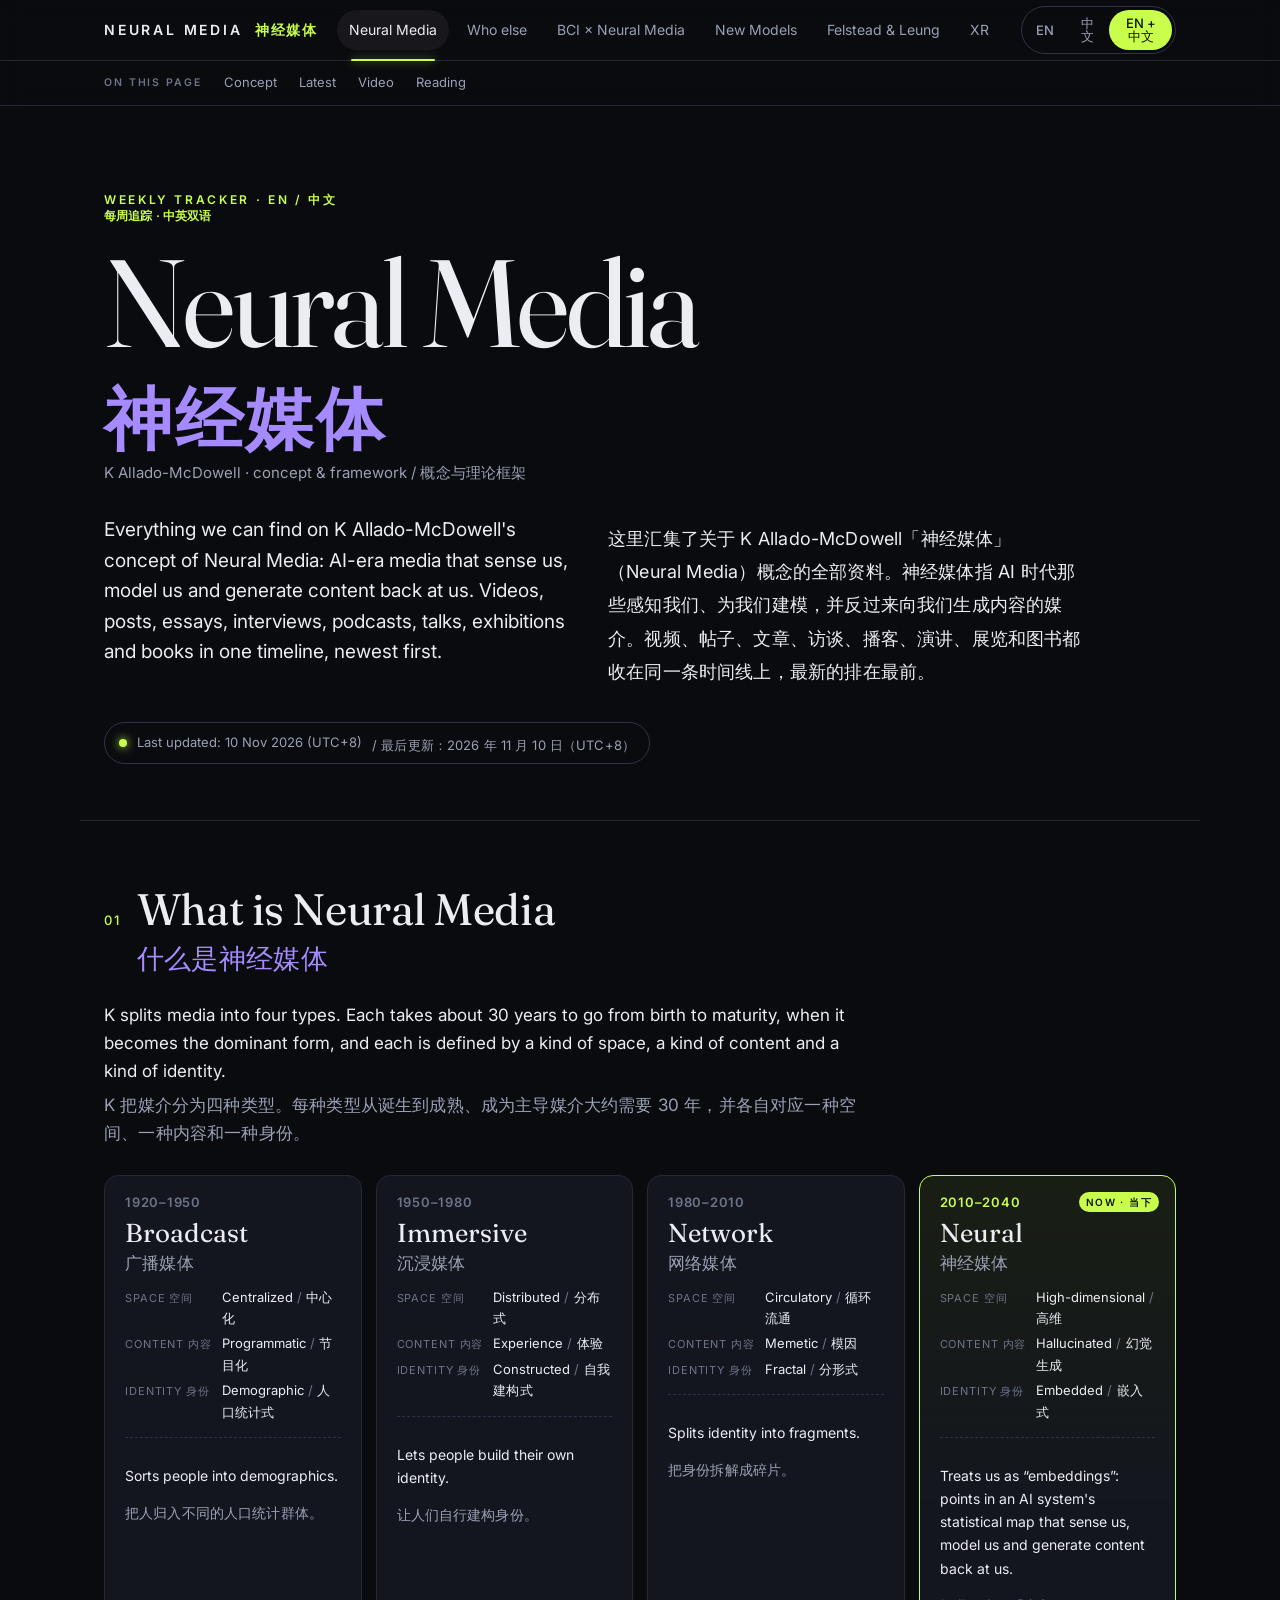
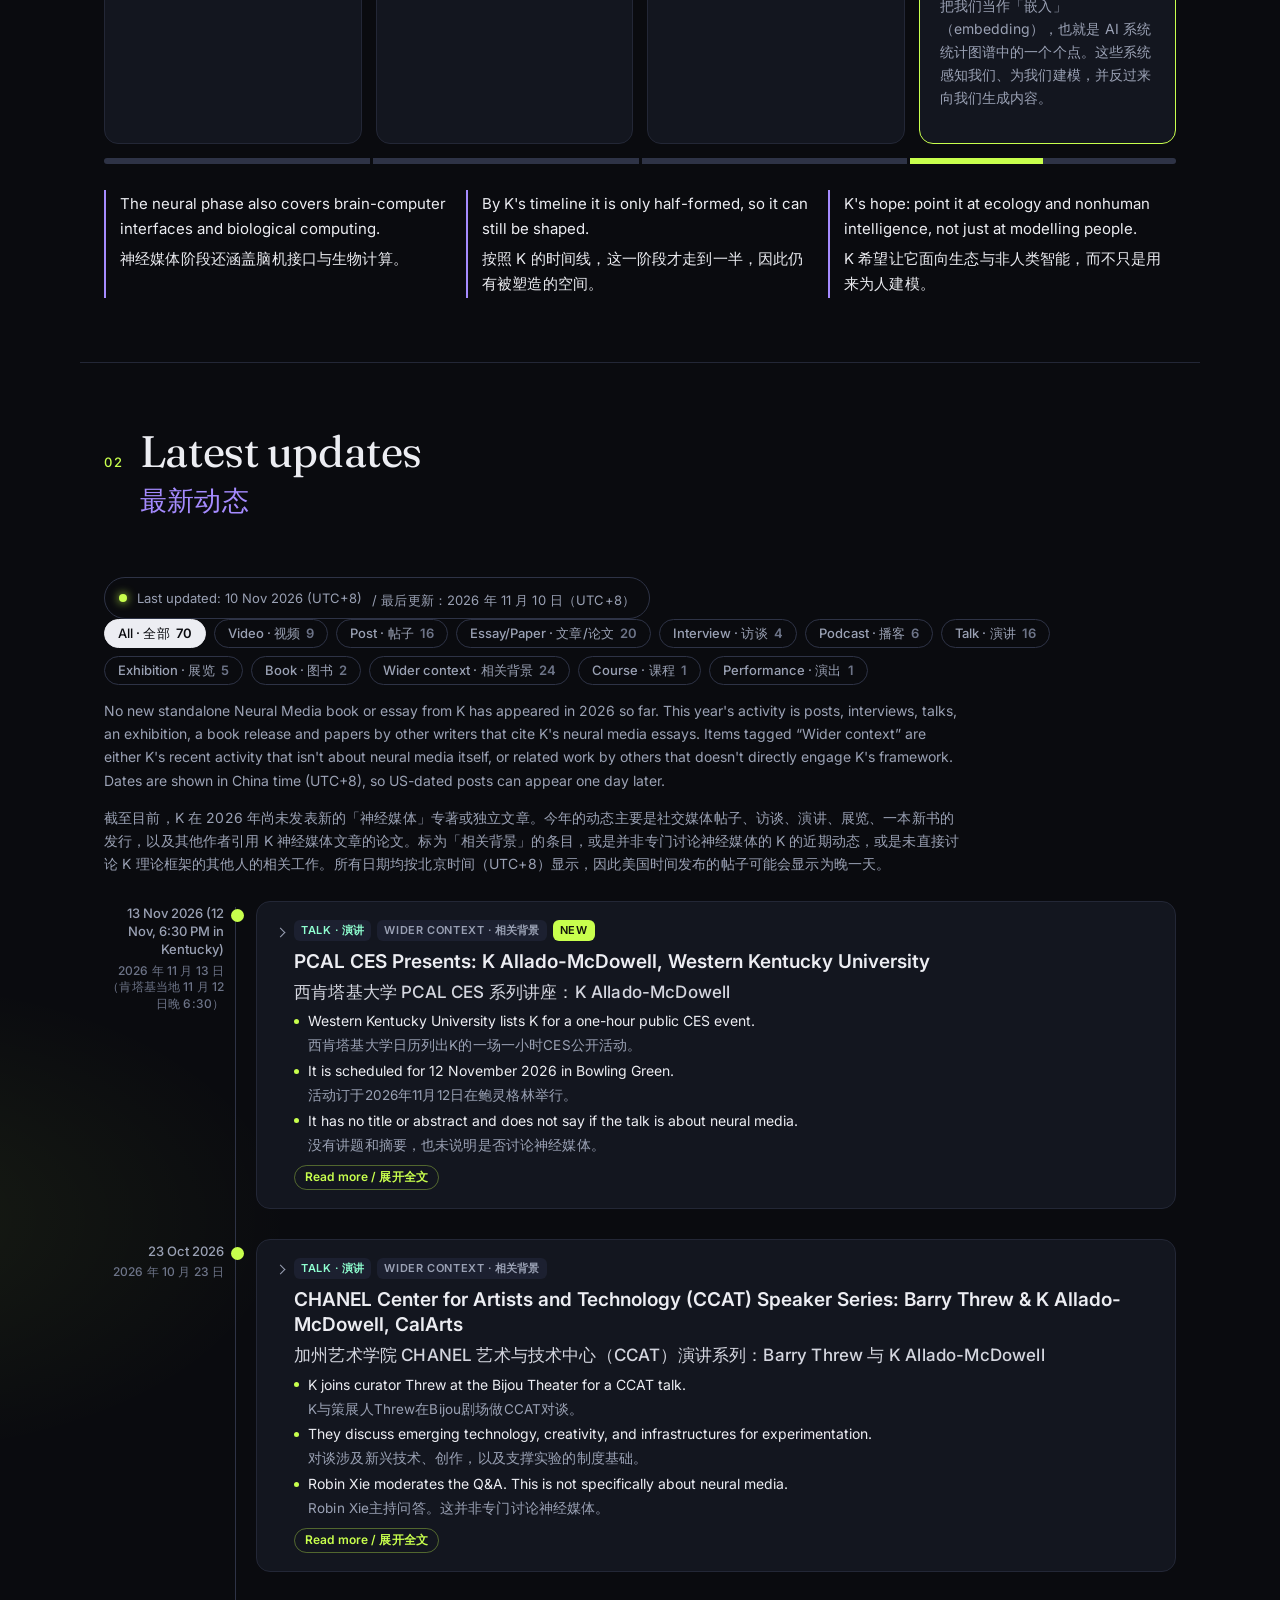
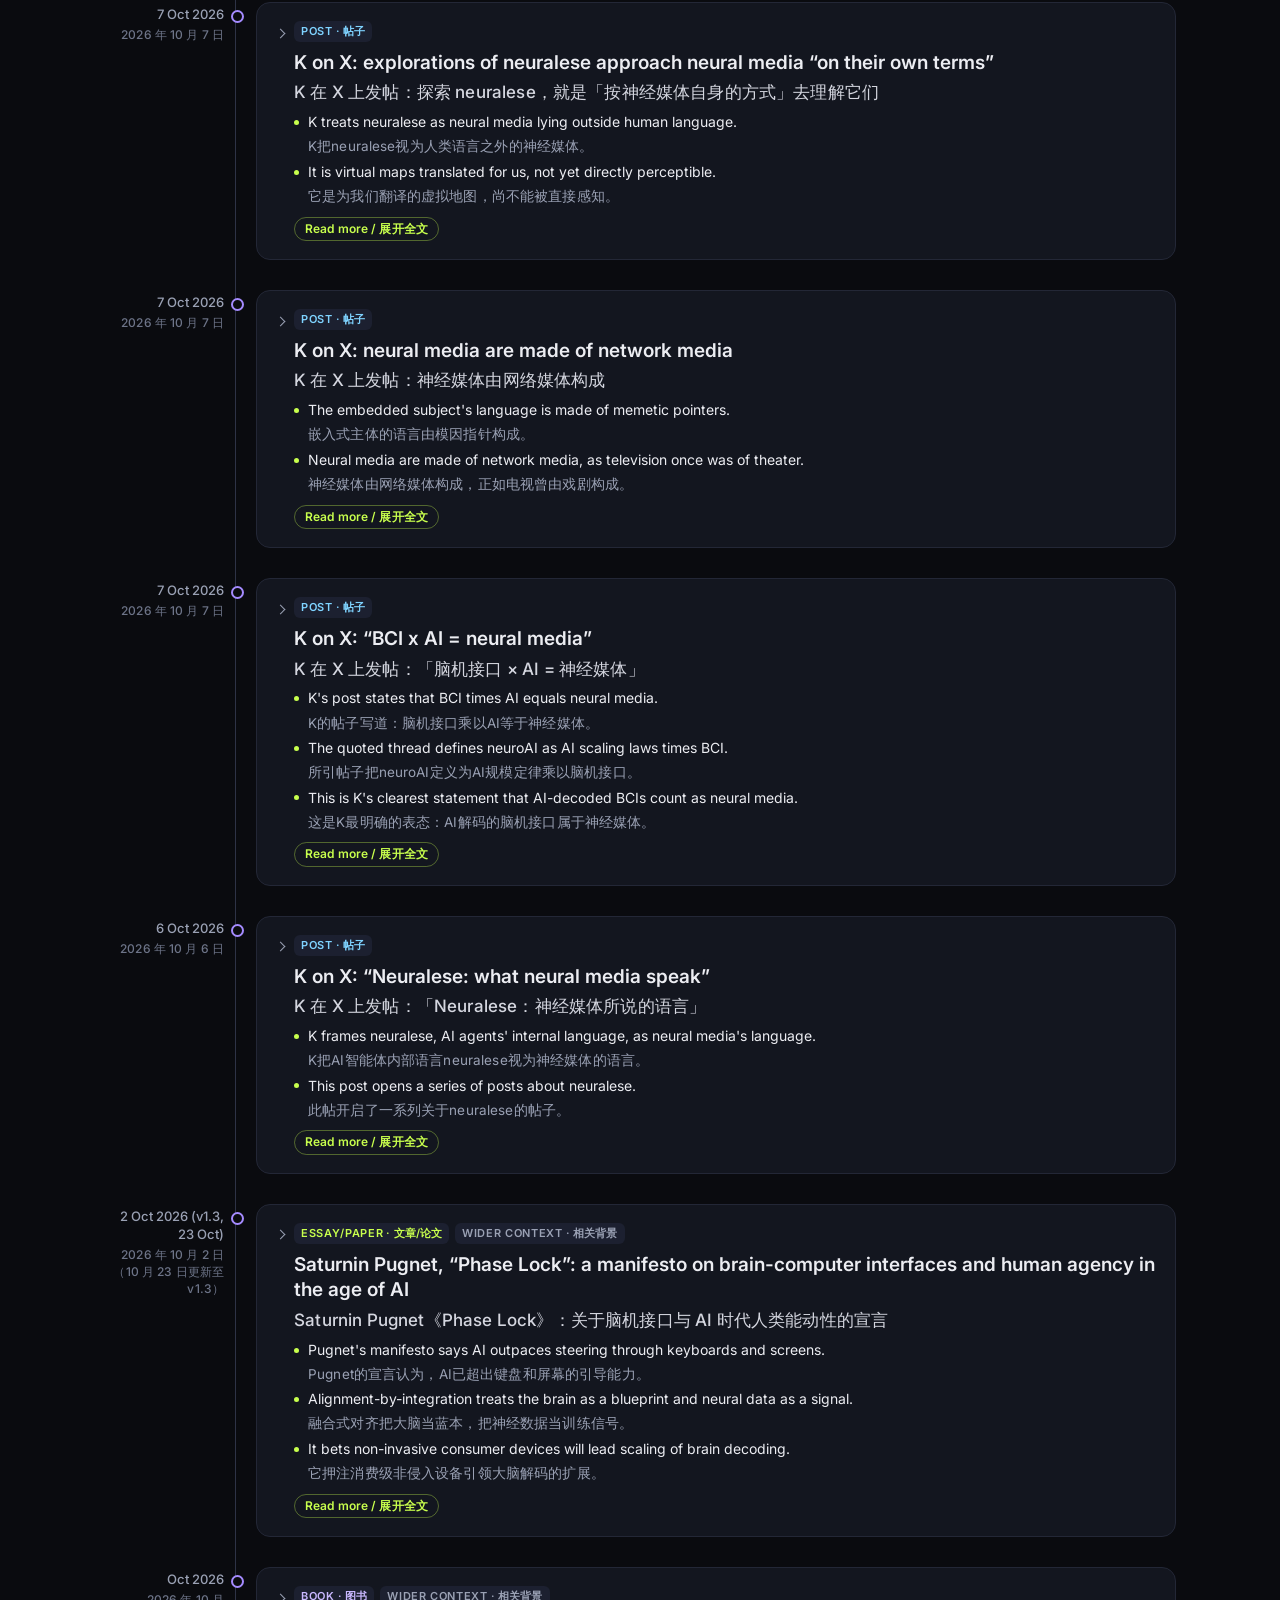
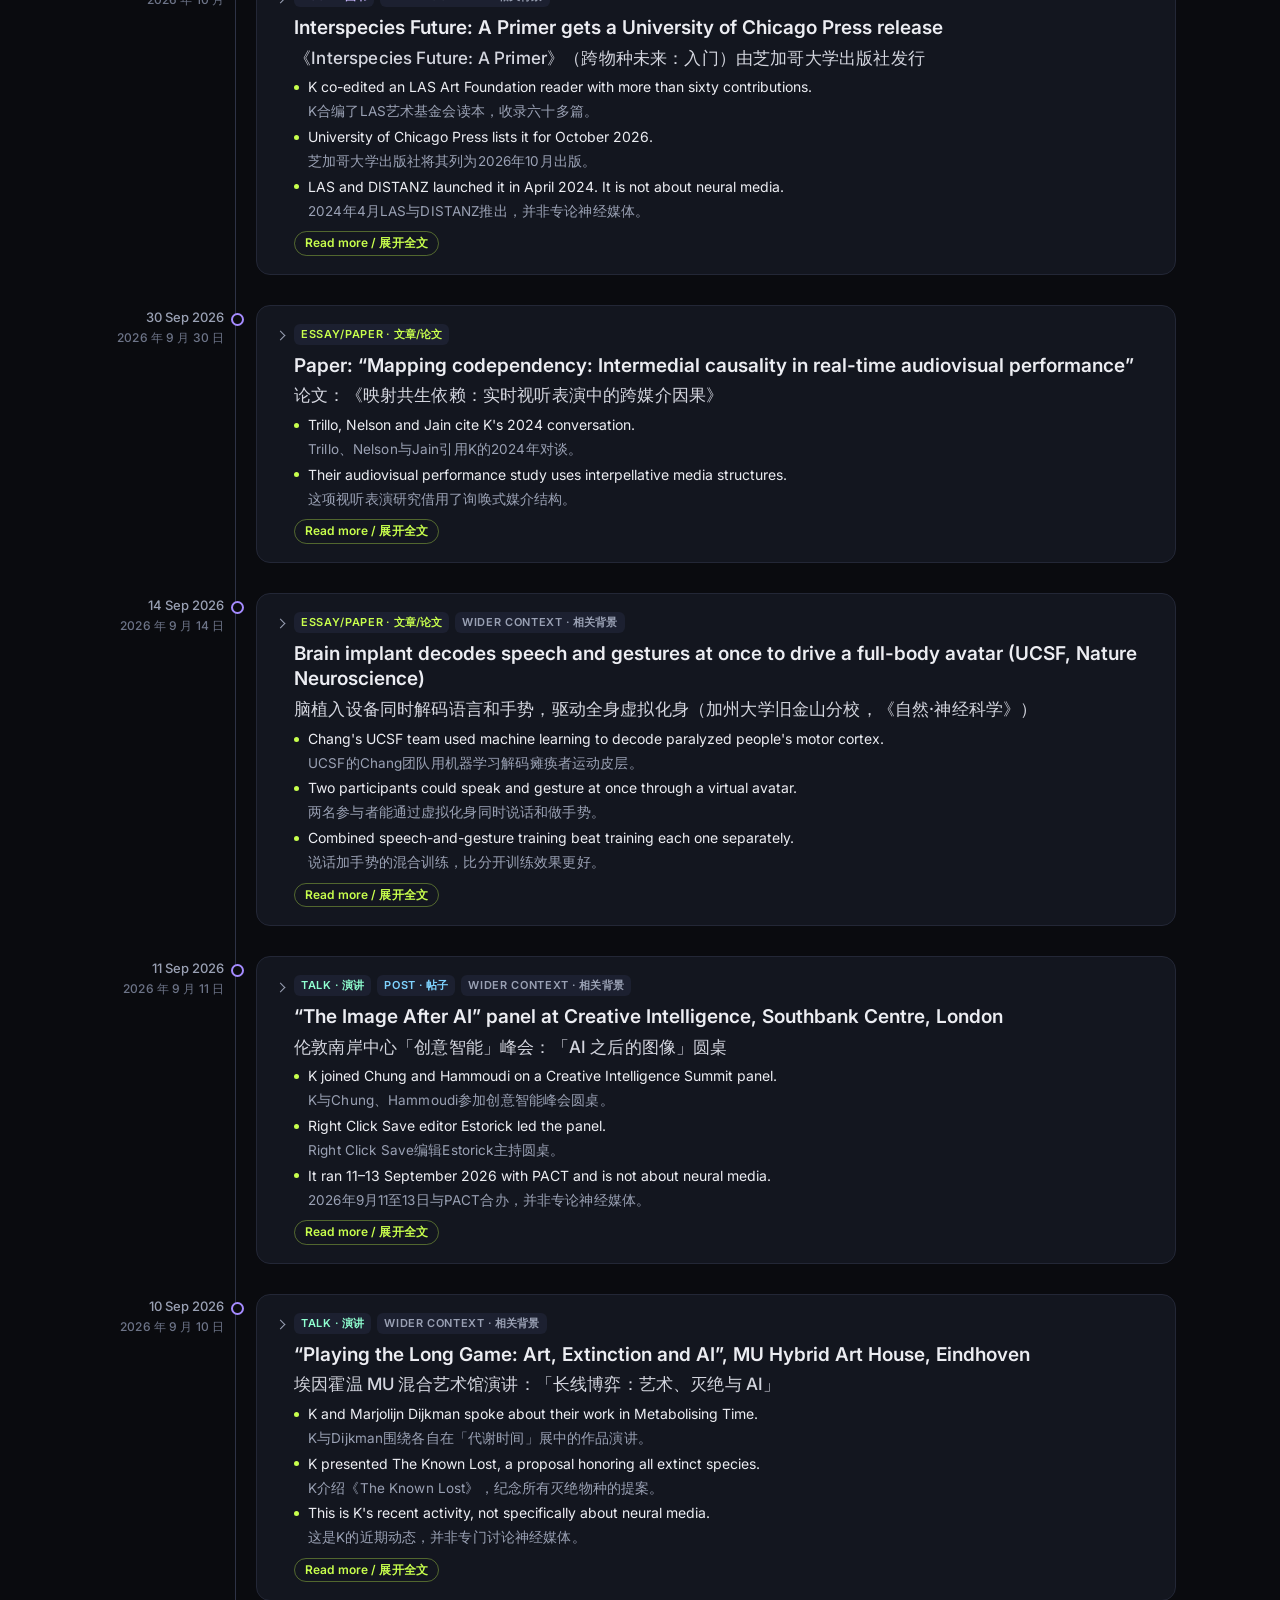
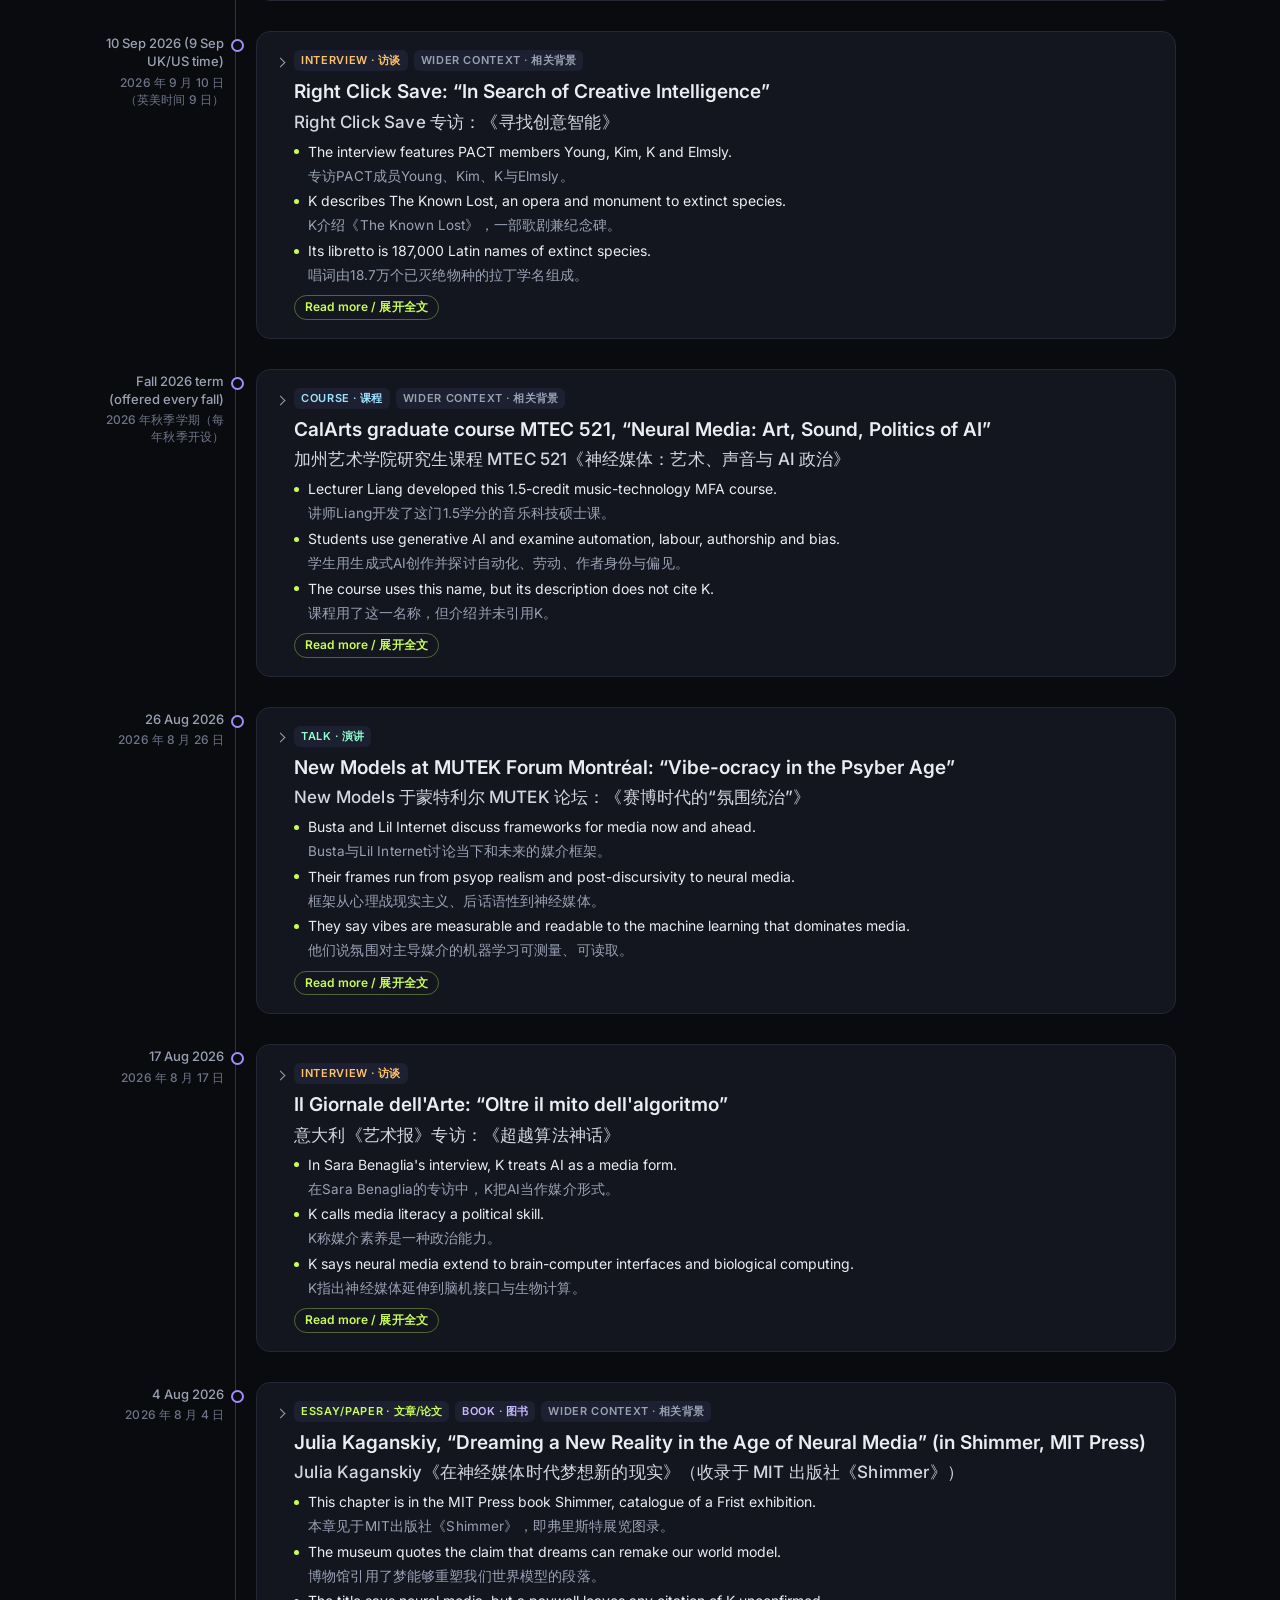
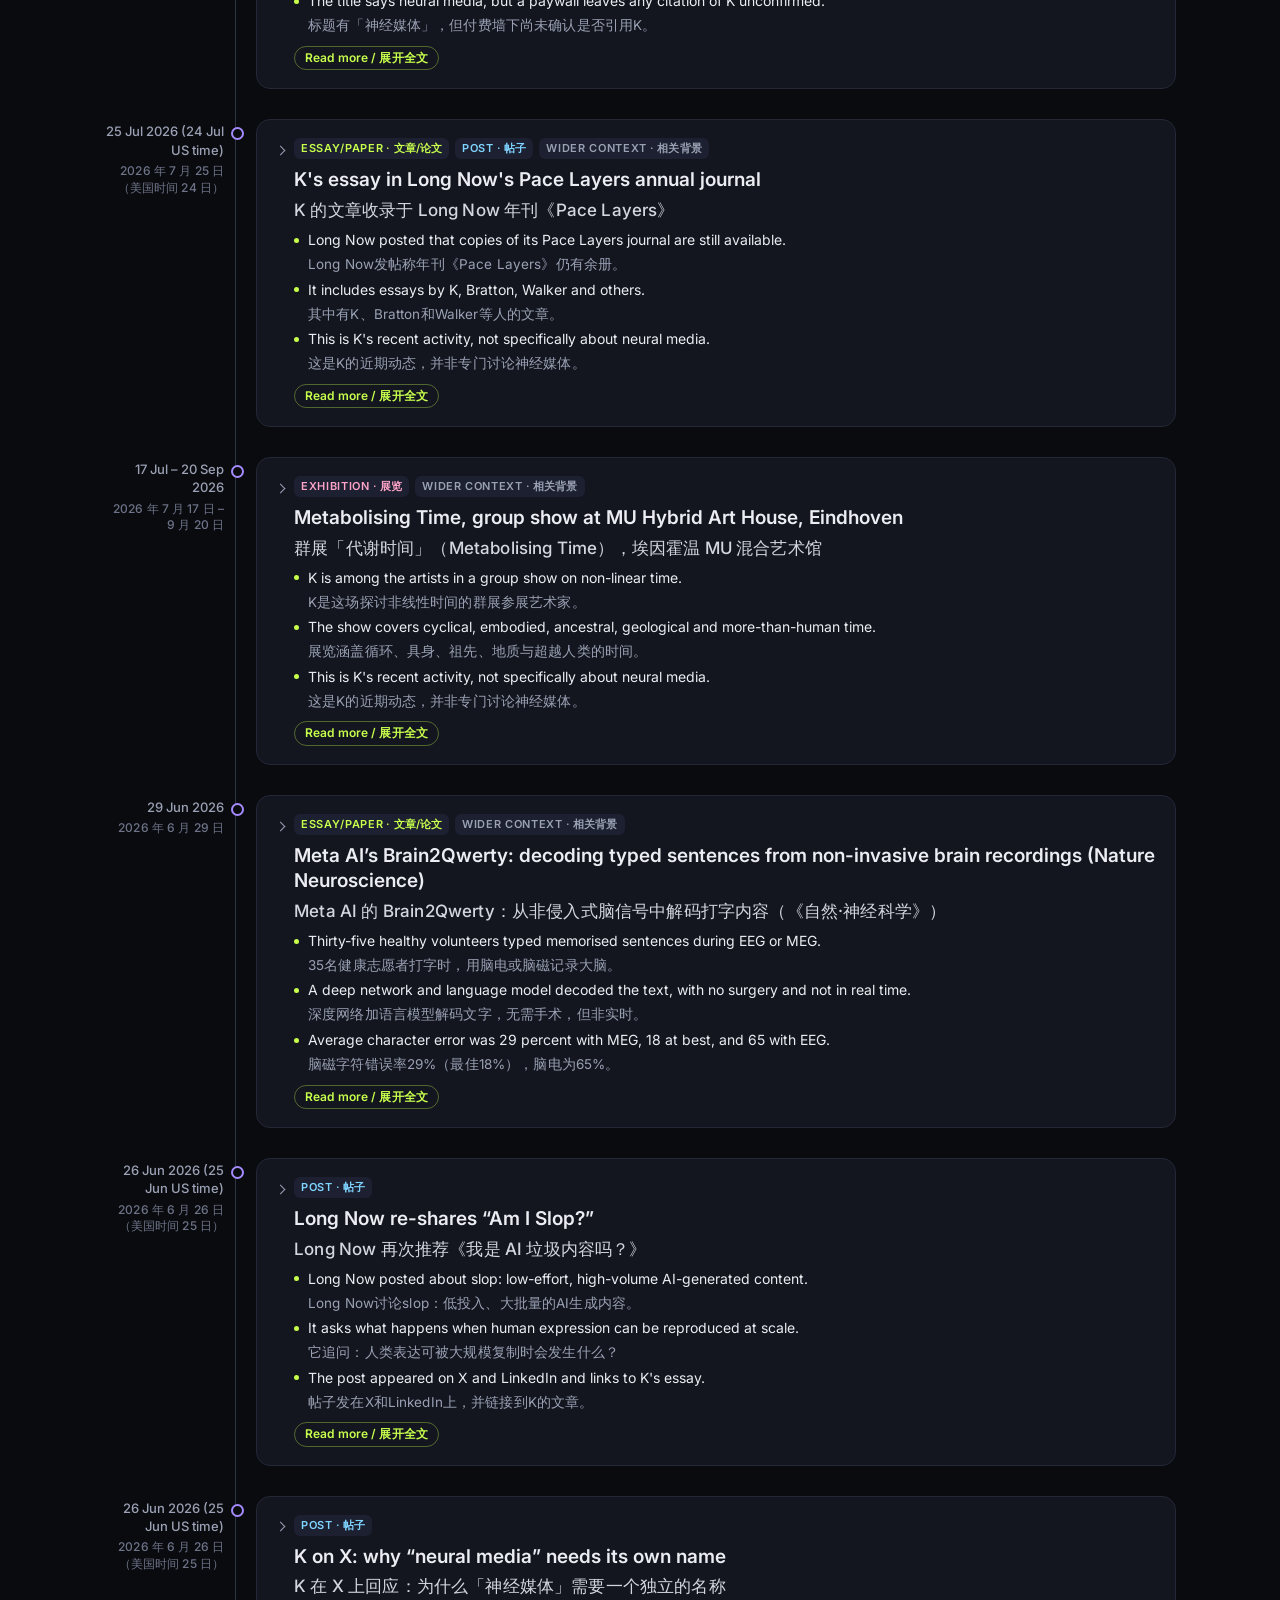
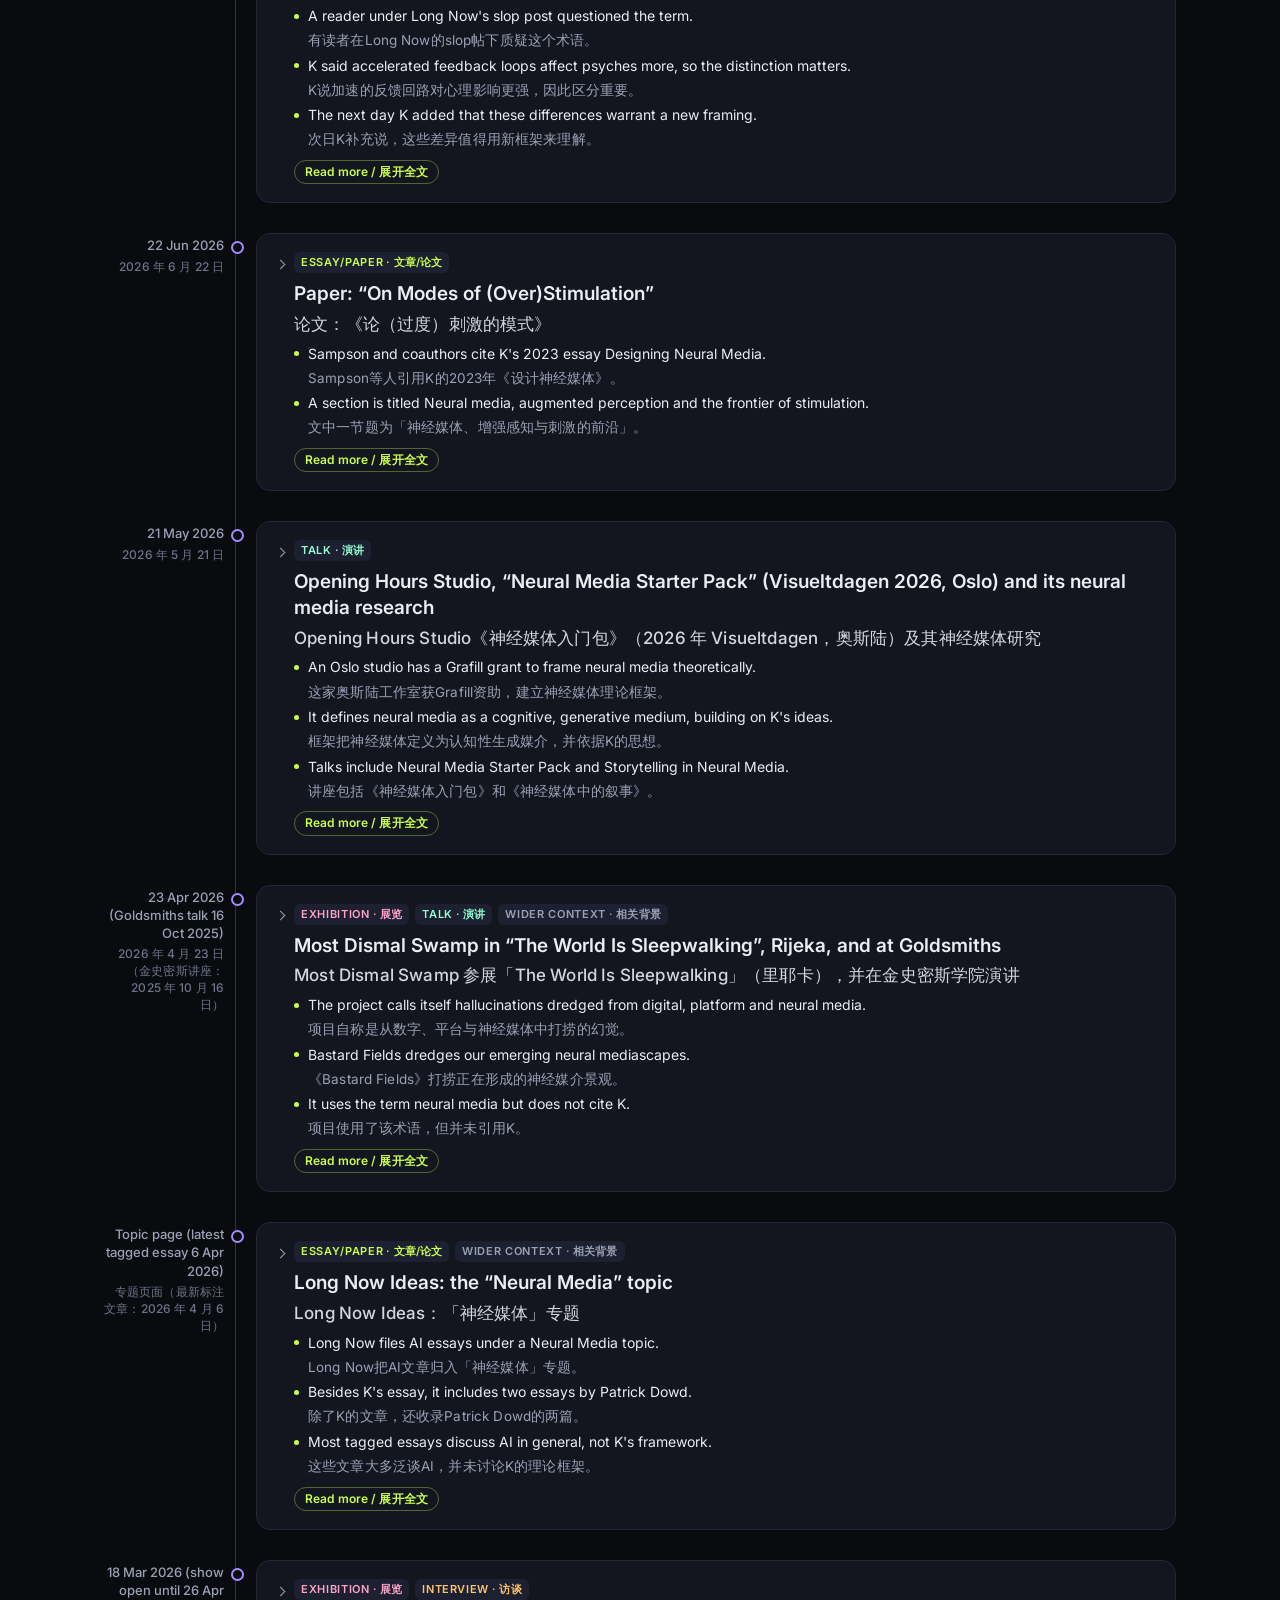
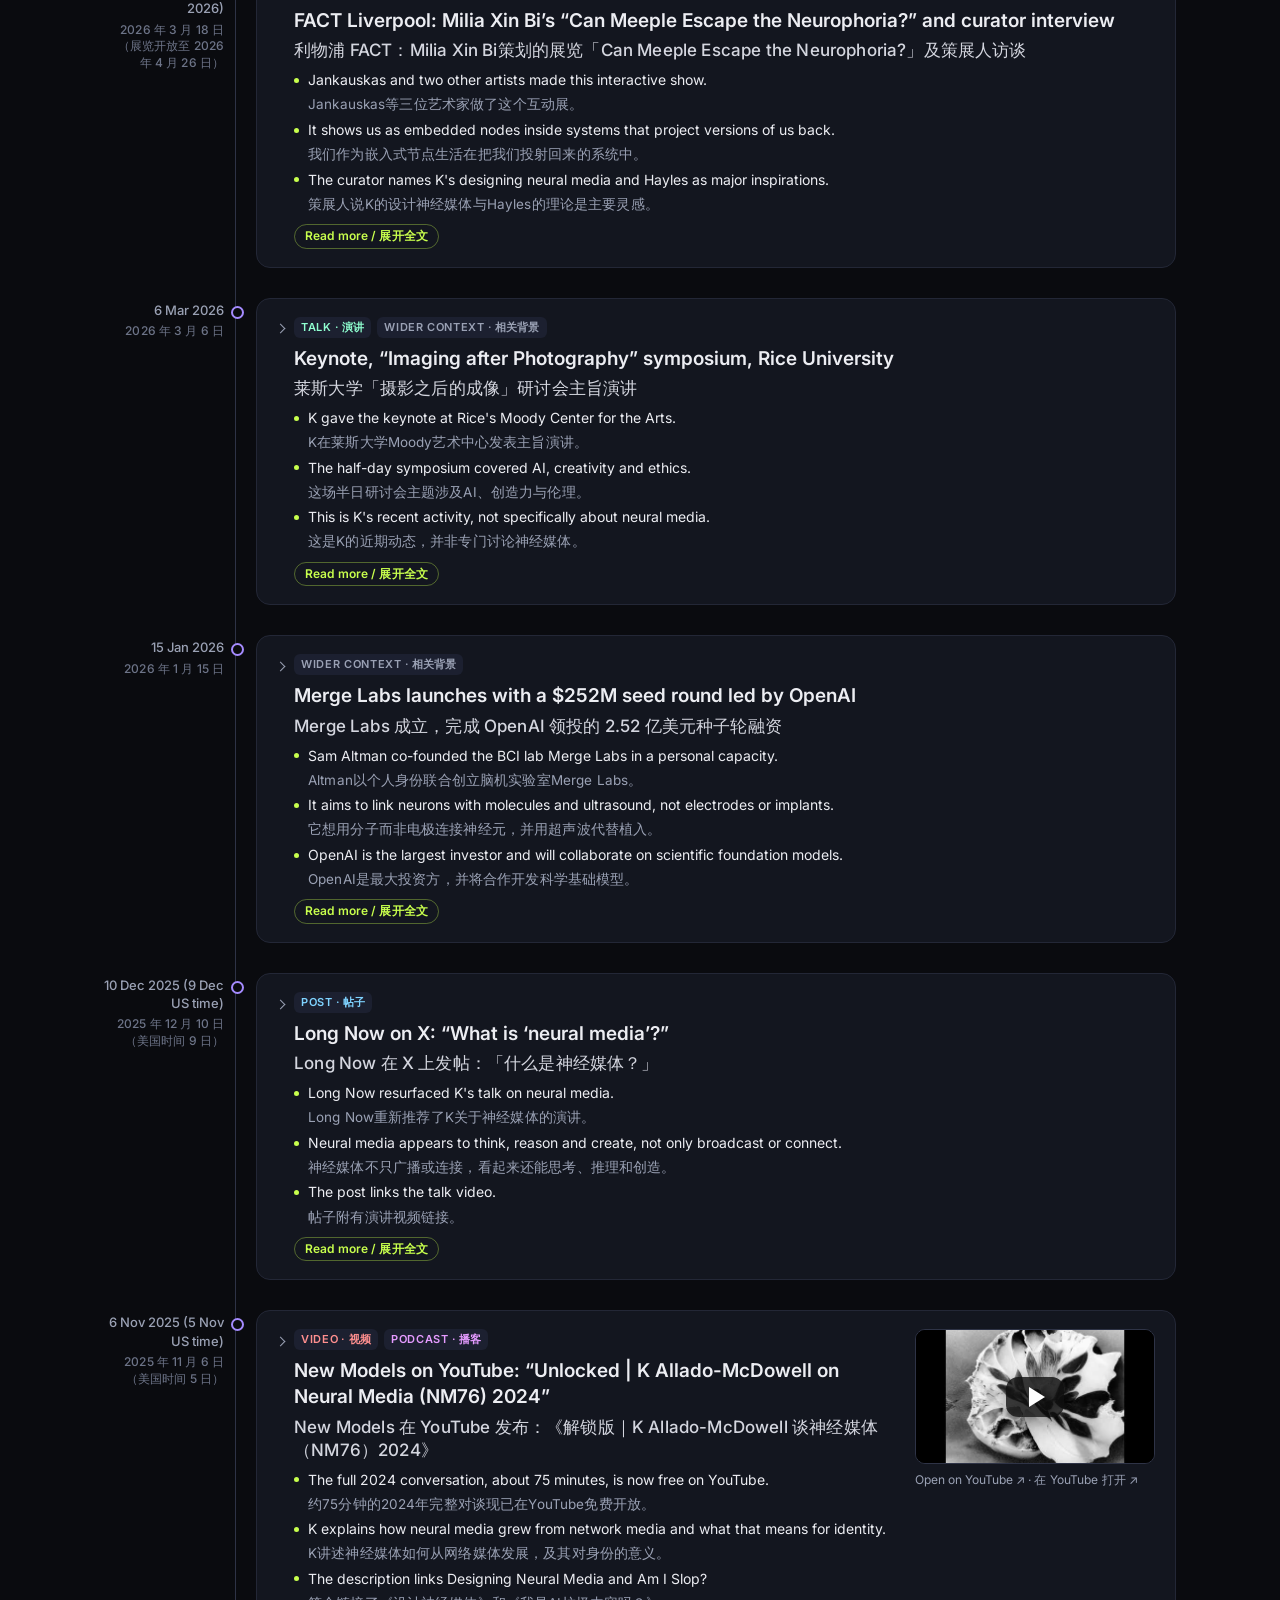
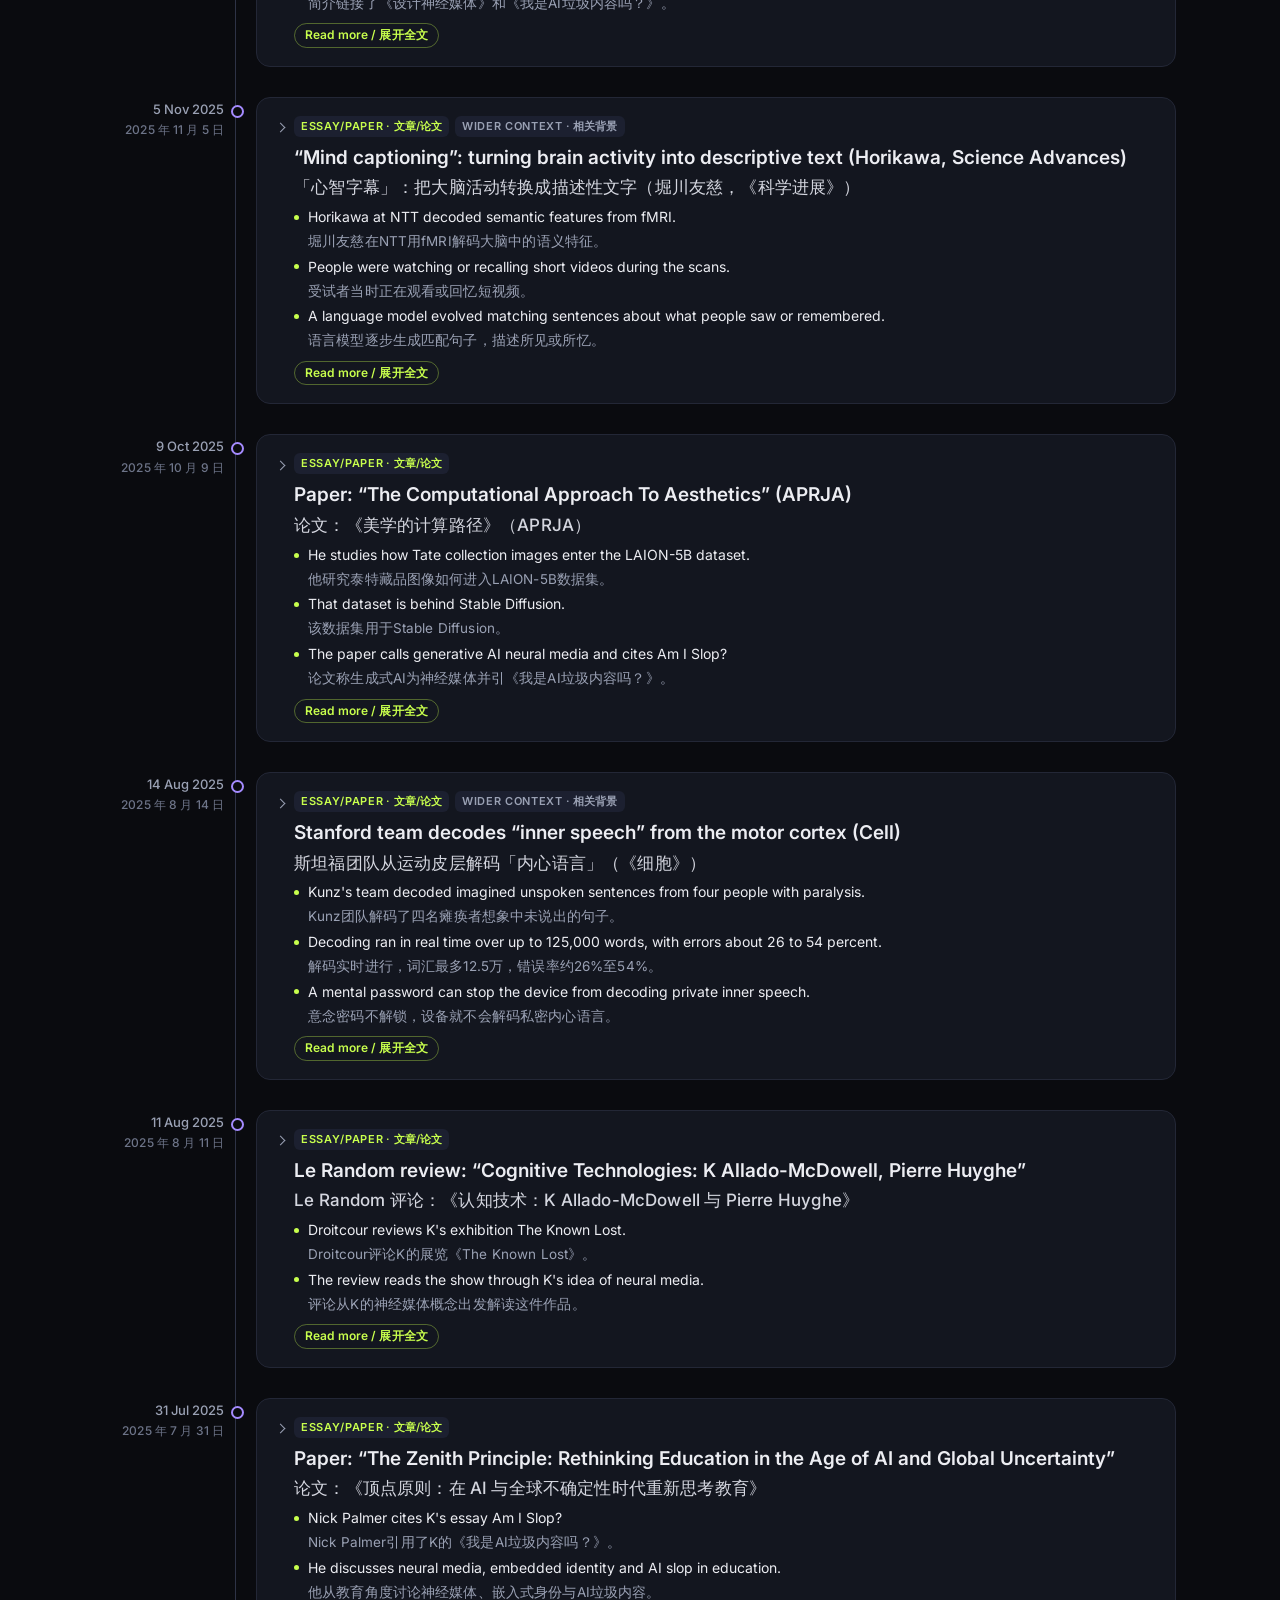
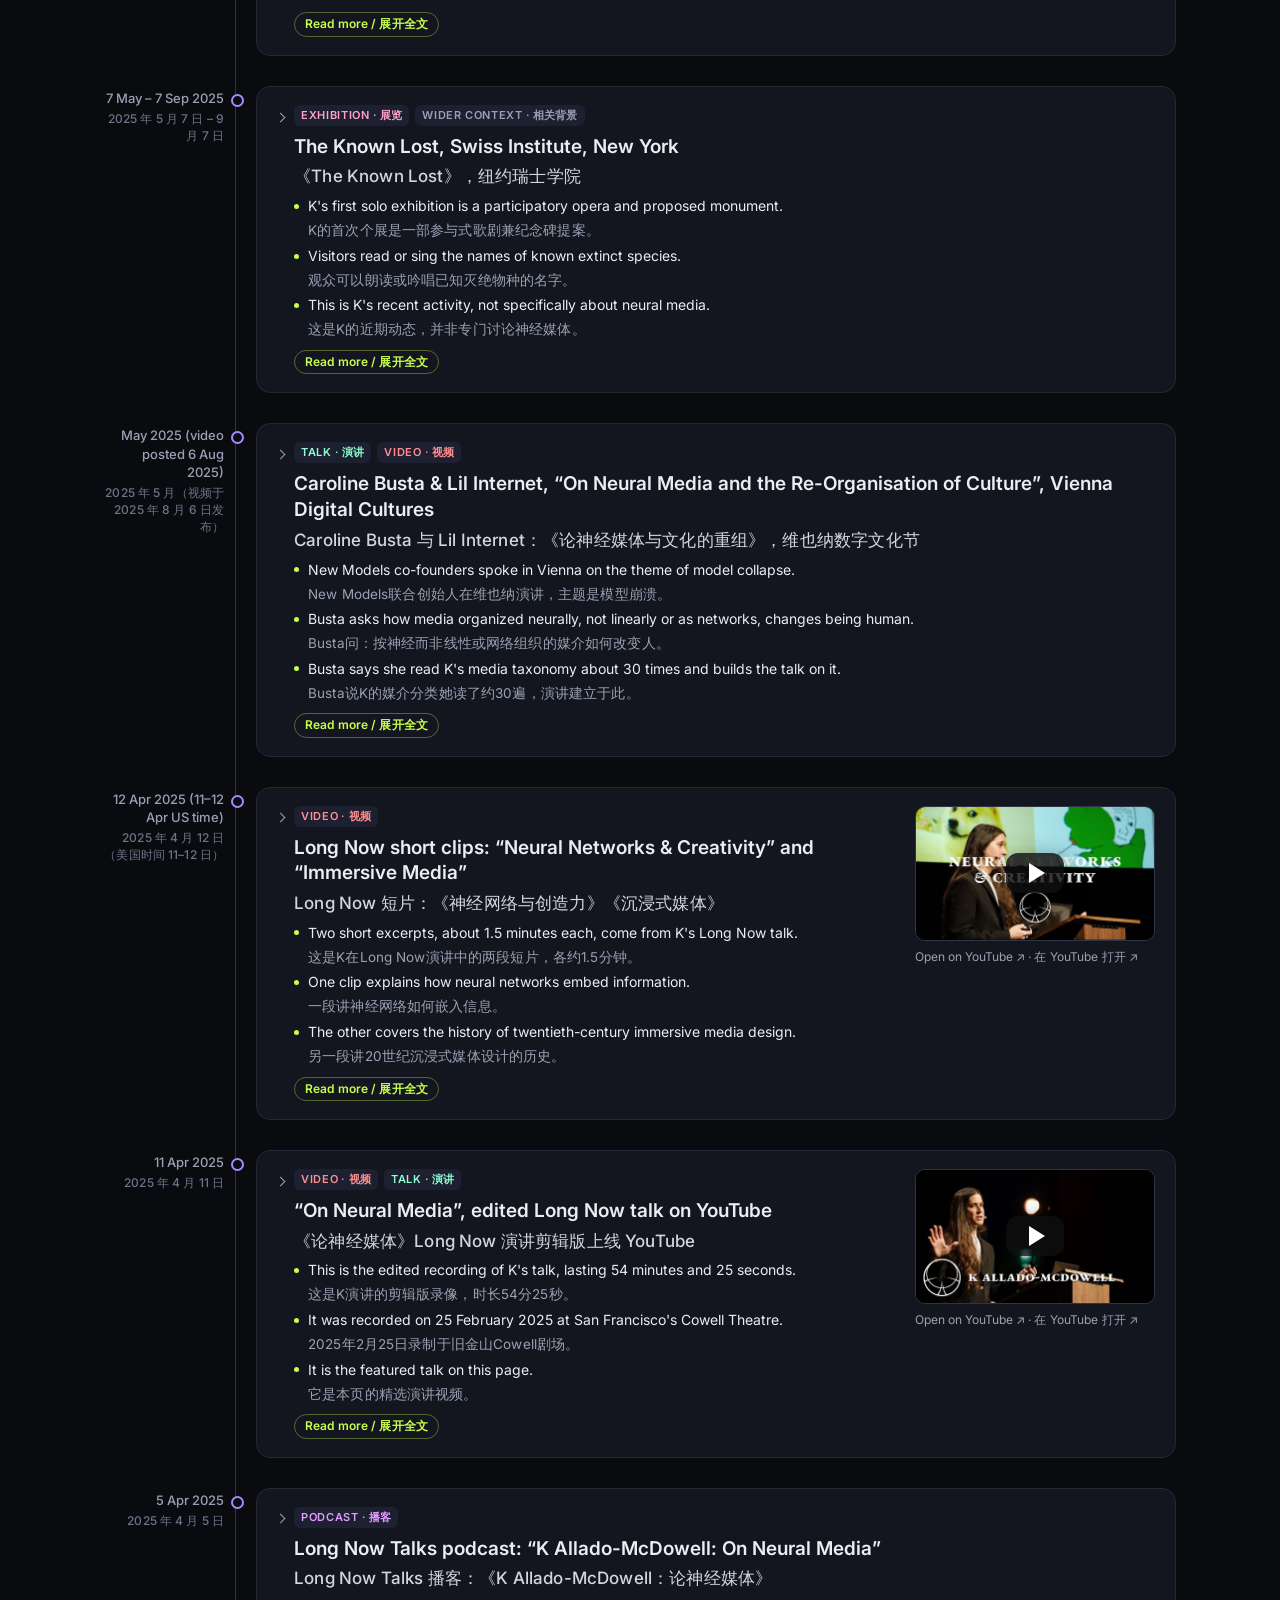
==== commit 267ecda5: "Collapse entry lists to bilingual key points and keep each Latest on its own page. Every log and cat" ====
--- a/index.html
+++ b/index.html
@@ -610,6 +610,42 @@
   .xr-card.has-media{grid-template-columns:1fr}
   .xr-card-media{order:-1}
 }
+
+/* Collapsed entry cards. The full summary stays in the page; it is closed until Read more. */
+.fold{min-width:0}
+.fold>summary{display:flex;align-items:flex-start;gap:10px;width:100%;margin:0;padding:0;cursor:pointer;list-style:none;color:inherit;font:inherit;text-align:left;background:none;border:0}
+.fold>summary::-webkit-details-marker{display:none}
+.fold>summary::marker{content:""}
+.fold>summary:focus{outline:none}
+.fold>summary:focus-visible{outline:2px solid var(--accent);outline-offset:3px;border-radius:8px}
+.fold-chev{flex:none;width:7px;height:7px;margin-top:.55em;border-right:1.5px solid var(--muted);border-bottom:1.5px solid var(--muted);transform:rotate(-45deg);transition:transform .18s ease}
+.fold[open]>summary .fold-chev{transform:rotate(45deg);border-color:var(--accent)}
+.fold-face{flex:1;min-width:0;display:grid;gap:8px}
+.fold-face h3,.fold-face h4{margin:0}
+.fold-more{justify-self:start;display:inline-flex;align-items:center;margin-top:2px;padding:4px 10px;border:1px solid rgba(200,255,77,.35);border-radius:999px;color:var(--accent);font:600 12px/1.2 var(--sans);letter-spacing:.01em}
+.fold-more .t{display:inline}
+body.lang-both .fold-more .t.zh::before{content:" / "}
+.fold .is-open{display:none}
+.fold[open] summary .is-open{display:inline}
+.fold[open] summary .is-closed{display:none}
+.fold:not([open])>.fold-body{display:none}
+.fold[open]>.fold-body{display:grid;gap:10px;margin-top:12px;padding-top:12px;border-top:1px solid var(--line)}
+.kps{list-style:none;margin:0;padding:0;display:grid;gap:5px;width:100%}
+.kps li{position:relative;padding-left:14px;font-size:14px;line-height:1.45}
+.kps li::before{content:"";position:absolute;left:0;top:.55em;width:5px;height:5px;border-radius:50%;background:var(--accent)}
+body.lang-both .kps .t.zh{color:var(--muted);font-size:13.5px}
+.fold-face .ndate{text-align:left}
+.fold-card.has-media{display:grid;grid-template-columns:minmax(0,1fr) minmax(148px,240px);gap:8px 18px;align-items:start}
+.fold-card.has-media>.fold{grid-column:1;grid-row:1;min-width:0}
+.fold-card.has-media>.fold-media{grid-column:2;grid-row:1;min-width:0}
+.fold-media .thumb{grid-row:auto;grid-column:auto}
+.fold-media .film-cover.in-archive{max-width:none;margin:0}
+.read:hover{transform:none}
+@media (max-width:800px){
+  .fold-card.has-media{grid-template-columns:1fr}
+  .fold-card.has-media>.fold-media{grid-column:1;grid-row:1}
+  .fold-card.has-media>.fold{grid-column:1;grid-row:2}
+}
 </style>
 </head>
 <body class="lang-both page-home">
@@ -635,7 +671,7 @@
 </main>
 <footer class="wrap foot" id="foot"></footer>
 <noscript><p class="wrap">This page needs JavaScript to render. 本页面需要启用 JavaScript。</p></noscript>
-<script>window.__NM_DATA__ = {"meta": {"last_updated": "2026-11-10", "launched": "2026-10-21", "timezone": "UTC+8", "note": {"en": "No new standalone Neural Media book or essay from K has appeared in 2026 so far. This year's activity is posts, interviews, talks, an exhibition, a book release and papers by other writers that cite K's neural media essays. Items tagged “Wider context” are either K's recent activity that isn't about neural media itself, or related work by others that doesn't directly engage K's framework. Dates are shown in China time (UTC+8), so US-dated posts can appear one day later.", "zh": "截至目前，K 在 2026 年尚未发表新的「神经媒体」专著或独立文章。今年的动态主要是社交媒体帖子、访谈、演讲、展览、一本新书的发行，以及其他作者引用 K 神经媒体文章的论文。标为「相关背景」的条目，或是并非专门讨论神经媒体的 K 的近期动态，或是未直接讨论 K 理论框架的其他人的相关工作。所有日期均按北京时间（UTC+8）显示，因此美国时间发布的帖子可能会显示为晚一天。"}}, "types": {"video": {"en": "Video", "zh": "视频"}, "post": {"en": "Post", "zh": "帖子"}, "essay": {"en": "Essay/Paper", "zh": "文章/论文"}, "interview": {"en": "Interview", "zh": "访谈"}, "podcast": {"en": "Podcast", "zh": "播客"}, "talk": {"en": "Talk", "zh": "演讲"}, "exhibition": {"en": "Exhibition", "zh": "展览"}, "book": {"en": "Book", "zh": "图书"}, "context": {"en": "Wider context", "zh": "相关背景"}, "course": {"en": "Course", "zh": "课程"}, "performance": {"en": "Performance", "zh": "演出"}}, "hero": {"kicker": {"en": "Weekly tracker · EN / 中文", "zh": "每周追踪 · 中英双语"}, "title": {"en": "Neural Media", "zh": "神经媒体"}, "intro": {"en": "Everything we can find on K Allado-McDowell's concept of Neural Media: AI-era media that sense us, model us and generate content back at us. Videos, posts, essays, interviews, podcasts, talks, exhibitions and books in one timeline, newest first.", "zh": "这里汇集了关于 K Allado-McDowell「神经媒体」（Neural Media）概念的全部资料。神经媒体指 AI 时代那些感知我们、为我们建模，并反过来向我们生成内容的媒介。视频、帖子、文章、访谈、播客、演讲、展览和图书都收在同一条时间线上，最新的排在最前。"}}, "concept": {"lead": {"en": "K splits media into four types. Each takes about 30 years to go from birth to maturity, when it becomes the dominant form, and each is defined by a kind of space, a kind of content and a kind of identity.", "zh": "K 把媒介分为四种类型。每种类型从诞生到成熟、成为主导媒介大约需要 30 年，并各自对应一种空间、一种内容和一种身份。"}, "eras": [{"key": "broadcast", "name": {"en": "Broadcast", "zh": "广播媒体"}, "span": "1920–1950", "space": {"en": "Centralized", "zh": "中心化"}, "content": {"en": "Programmatic", "zh": "节目化"}, "identity_type": {"en": "Demographic", "zh": "人口统计式"}, "identity": {"en": "Sorts people into demographics.", "zh": "把人归入不同的人口统计群体。"}}, {"key": "immersive", "name": {"en": "Immersive", "zh": "沉浸媒体"}, "span": "1950–1980", "space": {"en": "Distributed", "zh": "分布式"}, "content": {"en": "Experience", "zh": "体验"}, "identity_type": {"en": "Constructed", "zh": "自我建构式"}, "identity": {"en": "Lets people build their own identity.", "zh": "让人们自行建构身份。"}}, {"key": "network", "name": {"en": "Network", "zh": "网络媒体"}, "span": "1980–2010", "space": {"en": "Circulatory", "zh": "循环流通"}, "content": {"en": "Memetic", "zh": "模因"}, "identity_type": {"en": "Fractal", "zh": "分形式"}, "identity": {"en": "Splits identity into fragments.", "zh": "把身份拆解成碎片。"}}, {"key": "neural", "name": {"en": "Neural", "zh": "神经媒体"}, "span": "2010–2040", "space": {"en": "High-dimensional", "zh": "高维"}, "content": {"en": "Hallucinated", "zh": "幻觉生成"}, "identity_type": {"en": "Embedded", "zh": "嵌入式"}, "identity": {"en": "Treats us as “embeddings”: points in an AI system's statistical map that sense us, model us and generate content back at us.", "zh": "把我们当作「嵌入」（embedding），也就是 AI 系统统计图谱中的一个个点。这些系统感知我们、为我们建模，并反过来向我们生成内容。"}}], "notes": [{"en": "The neural phase also covers brain-computer interfaces and biological computing.", "zh": "神经媒体阶段还涵盖脑机接口与生物计算。"}, {"en": "By K's timeline it is only half-formed, so it can still be shaped.", "zh": "按照 K 的时间线，这一阶段才走到一半，因此仍有被塑造的空间。"}, {"en": "K's hope: point it at ecology and nonhuman intelligence, not just at modelling people.", "zh": "K 希望让它面向生态与非人类智能，而不只是用来为人建模。"}]}, "featured": {"url": "https://www.youtube.com/watch?v=Eu3ygZh8pY8", "thumbnail": "[data-uri]", "title": {"en": "On Neural Media: K Allado-McDowell at Long Now", "zh": "《论神经媒体》：K Allado-McDowell 在 Long Now 的演讲"}, "meta": {"en": "Recorded 25 Feb 2025 at the Cowell Theatre, San Francisco · 54:25 · the fullest version of the framework", "zh": "2025 年 2 月 25 日录制于旧金山 Cowell 剧场 · 54 分 25 秒 · 该框架最完整的阐述"}, "takeaways": [{"en": "K coined the term while making a neuro-opera in which brain waves controlled AI-generated visuals.", "zh": "K 是在创作一部「神经歌剧」时提出这个术语的。在那部作品中，脑电波实时控制着 AI 生成的影像。"}, {"en": "K reads low-quality AI “slop” as the statistical average of style and ideology.", "zh": "K 把低质量的 AI「垃圾内容」（slop）解读为风格与意识形态的统计平均值。"}, {"en": "Systems for credit, insurance and dating increasingly treat us as embeddings.", "zh": "信用、保险和约会等系统越来越多地把我们当作「嵌入」来对待。"}, {"en": "K's hopeful path runs through projects like Project CETI's whale research and SPUN's maps of fungal networks.", "zh": "K 看到的希望，体现在 Project CETI 的鲸类研究和 SPUN 绘制的真菌网络地图等项目中。"}], "more": [{"url": "https://www.youtube.com/watch?v=AsCGRjl3zac", "label": {"en": "Full livestream (about 1 h 24 min, includes Q&A)", "zh": "完整直播录像（约 1 小时 24 分钟，含问答）"}}, {"url": "https://longnow.org/talks/02025-allado-mcdowell/", "label": {"en": "Long Now talk page with transcript", "zh": "Long Now 演讲页面（含文字稿）"}}]}, "items": [{"id": "2026-11-13-wku-pcal", "date": "2026-11-13", "types": ["talk", "context"], "added": "2026-11-10", "date_display": {"en": "13 Nov 2026 (12 Nov, 6:30 PM in Kentucky)", "zh": "2026 年 11 月 13 日（肯塔基当地 11 月 12 日晚 6:30）"}, "title": {"en": "PCAL CES Presents: K Allado-McDowell, Western Kentucky University", "zh": "西肯塔基大学 PCAL CES 系列讲座：K Allado-McDowell"}, "summary": {"en": "Western Kentucky University’s Potter College of Arts & Letters (PCAL) calendar lists K for a one-hour public event in its CES series on Thursday 12 Nov 2026, 6:30–7:30 PM, in the Jody Richards Hall Auditorium, Bowling Green (08:30–09:30 on 13 Nov, China time). The listing carries no talk title or abstract. It only gives K’s standard bio: books co-written with GPT-3, founding Google’s Artists + Machine Intelligence programme in 2015, the neuro-opera Song of the Ambassadors and the 2025 Swiss Institute show The Known Lost. Wider context: the listing doesn’t say whether the talk is about neural media.", "zh": "西肯塔基大学 Potter 文理学院（PCAL）活动日历显示，K 将于 2026 年 11 月 12 日（周四）晚 6:30–7:30 在鲍灵格林 Jody Richards Hall 礼堂参加 CES 系列的一场一小时公开活动（北京时间 11 月 13 日 8:30–9:30）。页面没有讲题和摘要，只附了 K 的常规简介：与 GPT-3 合写多本书，2015 年在 Google 创办「艺术家＋机器智能」（AMI）项目，创作神经歌剧《Song of the Ambassadors》，以及 2025 年在纽约 Swiss Institute 的个展《The Known Lost》。（相关背景：活动页没有说明这场讲座是否讨论神经媒体。）"}, "url": "https://www.wku.edu/cebs/calendar/index.php?eventid=86019&view=event", "source": {"en": "Western Kentucky University calendar", "zh": "西肯塔基大学活动日历"}, "links": [{"url": "https://www.wku.edu/pcal/calendar/index.php?date=2026-11-12", "label": {"en": "PCAL calendar, 12 Nov", "zh": "PCAL 日历（11 月 12 日）"}}]}, {"id": "2026-10-23-calarts-ccat", "date": "2026-10-23", "types": ["talk", "context"], "added": "2026-10-22", "date_display": {"en": "23 Oct 2026", "zh": "2026 年 10 月 23 日"}, "title": {"en": "CHANEL Center for Artists and Technology (CCAT) Speaker Series: Barry Threw & K Allado-McDowell, CalArts", "zh": "加州艺术学院 CHANEL 艺术与技术中心（CCAT）演讲系列：Barry Threw 与 K Allado-McDowell"}, "summary": {"en": "K joins curator and Gray Area director Barry Threw at CalArts’ Bijou Theater (4:30–6 PM) for a CCAT Speaker Series conversation on how emerging technology enables creativity and the institutional infrastructures that support artistic experimentation, followed by a Q&A moderated by Robin Xie (MFA Film Directing). Wider context: this is K’s recent activity, not specifically about neural media.", "zh": "K 与策展人、旧金山 Gray Area 艺术总监 Barry Threw 一同出席加州艺术学院 Bijou 剧场的 CCAT 演讲系列（下午 4:30–6:00），对谈新兴技术如何赋能创作，以及支撑艺术实验的制度基础；随后由电影导演 MFA 学生 Robin Xie 主持问答。（相关背景：这是 K 的近期动态，并非专门讨论神经媒体。）"}, "url": "https://calarts.edu/calarts-events/chanel-center-artists-and-technology-ccat-speaker-series-barry-threw-k-allado", "source": {"en": "CalArts", "zh": "加州艺术学院（CalArts）"}}, {"id": "2026-10-07-neuralese-outside", "date": "2026-10-07", "types": ["post"], "added": "2026-10-21", "date_display": {"en": "7 Oct 2026", "zh": "2026 年 10 月 7 日"}, "title": {"en": "K on X: explorations of neuralese approach neural media “on their own terms”", "zh": "K 在 X 上发帖：探索 neuralese，就是「按神经媒体自身的方式」去理解它们"}, "summary": {"en": "K describes explorations of neuralese as approaching neural media “as a high dimensional outside beyond human language, as maps of the virtual translated for us, not (yet) directly perceptible.”", "zh": "K 写道，对 neuralese 的探索是把神经媒体当作「人类语言之外的高维外部，当作为我们翻译过来的虚拟地图，（尚）不能被直接感知」来理解。"}, "url": "https://x.com/kalladomcdowell/status/2107825781351268839", "source": {"en": "X (@kalladomcdowell)", "zh": "X（@kalladomcdowell）"}}, {"id": "2026-10-07-network-media", "date": "2026-10-07", "types": ["post"], "added": "2026-10-21", "date_display": {"en": "7 Oct 2026", "zh": "2026 年 10 月 7 日"}, "title": {"en": "K on X: neural media are made of network media", "zh": "K 在 X 上发帖：神经媒体由网络媒体构成"}, "summary": {"en": "“The language of the embedded subject is made of memetic pointers because neural media are made of network media (like tv was once made of theater).”", "zh": "「嵌入式主体的语言由模因指针构成，因为神经媒体由网络媒体构成（就像电视曾经由戏剧构成）。」"}, "url": "https://x.com/kalladomcdowell/status/2107761349204000894", "source": {"en": "X (@kalladomcdowell)", "zh": "X（@kalladomcdowell）"}}, {"id": "2026-10-07-bci-ai", "date": "2026-10-07", "types": ["post"], "added": "2026-10-21", "date_display": {"en": "7 Oct 2026", "zh": "2026 年 10 月 7 日"}, "title": {"en": "K on X: “BCI x AI = neural media”", "zh": "K 在 X 上发帖：「脑机接口 × AI = 神经媒体」"}, "summary": {"en": "K’s whole post reads “BCI x AI = neural media”. It quotes a thread by Trent McConaghy that defines neuroAI as “AI scaling laws x BCI” (decoding thought-to-text and thought-to-image with lots of data) and recommends Saturnin Pugnet’s manifesto Phase Lock. The clearest statement so far that K counts AI-decoded brain–computer interfaces as neural media. See the BCI × Neural Media page.", "zh": "K 的帖子全文就是「BCI x AI = neural media」（脑机接口 × AI = 神经媒体）。它转引了 Trent McConaghy 的一条长帖：McConaghy 把 neuroAI 定义为「AI 规模定律 × 脑机接口」，即依靠海量数据把思维解码成文字和图像，并推荐了 Saturnin Pugnet 的宣言《Phase Lock》。这是 K 迄今最明确的表态：由 AI 解码的脑机接口属于神经媒体。详见「脑机接口与神经媒体」页面。"}, "url": "https://x.com/kalladomcdowell/status/2107760105198690608", "source": {"en": "X (@kalladomcdowell)", "zh": "X（@kalladomcdowell）"}, "links": [{"url": "https://x.com/trentmc0/status/2107494584813011295", "label": {"en": "The quoted thread (Trent McConaghy)", "zh": "被转引的帖子（Trent McConaghy）"}}, {"url": "https://phaselock.satpugnet.com/", "label": {"en": "Phase Lock", "zh": "《Phase Lock》"}}], "internal": {"href": "bci.html#phase-lock", "label": {"en": "The Phase Lock chapter", "zh": "《Phase Lock》专题"}}}, {"id": "2026-10-06-neuralese", "date": "2026-10-06", "types": ["post"], "added": "2026-10-21", "date_display": {"en": "6 Oct 2026", "zh": "2026 年 10 月 6 日"}, "title": {"en": "K on X: “Neuralese: what neural media speak”", "zh": "K 在 X 上发帖：「Neuralese：神经媒体所说的语言」"}, "summary": {"en": "K frames “neuralese”, the internal language of AI agents, as the language of neural media. This opens the run of neuralese posts.", "zh": "K 把「neuralese」（神经语，即 AI 智能体的内部语言）定义为神经媒体的语言，由此开启了一系列关于 neuralese 的帖子。"}, "url": "https://x.com/kalladomcdowell/status/2107195635674066984", "source": {"en": "X (@kalladomcdowell)", "zh": "X（@kalladomcdowell）"}}, {"id": "2026-10-02-phase-lock", "date": "2026-10-02", "types": ["essay", "context"], "added": "2026-10-22", "date_display": {"en": "2 Oct 2026 (v1.3, 23 Oct)", "zh": "2026 年 10 月 2 日（10 月 23 日更新至 v1.3）"}, "title": {"en": "Saturnin Pugnet, “Phase Lock”: a manifesto on brain-computer interfaces and human agency in the age of AI", "zh": "Saturnin Pugnet《Phase Lock》：关于脑机接口与 AI 时代人类能动性的宣言"}, "summary": {"en": "A roughly 40,000-word manifesto by Saturnin Pugnet (a founding member of World, formerly Worldcoin, and founder of the AI-safety nonprofit Factor Omega). It argues that AI is outpacing our ability to steer it through keyboards and screens (“the bandwidth problem”) and that brain–computer interfaces offer “alignment-by-integration”: the brain as a blueprint for aligned intelligence, neural data as a training signal for AI, and a wider channel between mind and machine. Its bet is that AI-style scaling (hardware, data, models) will work for brain decoding, led by consumer non-invasive devices; it also covers neurorights and cognitive liberty. Four parts and appendices. Version history on the site: v1.0 first published 2 Oct 2026, v1.1 14 Oct, v1.2 16 Oct, v1.3 23 Oct. Pugnet announced it on X and Substack on 6 Oct. Wider context: it never mentions K or the term neural media, but K’s 7 Oct post “BCI x AI = neural media” quotes Trent McConaghy’s thread recommending it.", "zh": "Saturnin Pugnet 撰写的长篇宣言，约 4 万词。作者是 World（原 Worldcoin）的创始成员，也是 AI 安全非营利组织 Factor Omega 的创始人。文章认为，AI 的发展速度已经超出人类用键盘和屏幕去引导它的能力（作者称之为「带宽问题」），而脑机接口提供了一条「融合式对齐」的路径：大脑是对齐智能的蓝本，神经数据是训练 AI 的信号，脑机接口还能拓宽大脑与机器之间的通道。作者押注 AI 那套「更好的硬件、更多的数据、更大的模型」的扩展规律同样适用于大脑解码，而消费级非侵入式设备会是最快的路线；文中也讨论了神经权利和认知自由。全文分四部分，另有附录。网站上的版本记录：2026 年 10 月 2 日首发 v1.0，10 月 14 日 v1.1，10 月 16 日 v1.2，10 月 23 日 v1.3。作者于 10 月 6 日在 X 和 Substack 上正式发布。（相关背景：文中没有提到 K，也没有使用「神经媒体」一词；但 K 在 10 月 7 日发帖「BCI x AI = neural media」，转引的正是 Trent McConaghy 推荐这篇宣言的帖子。）"}, "url": "https://phaselock.satpugnet.com/", "source": {"en": "phaselock.satpugnet.com", "zh": "phaselock.satpugnet.com"}, "links": [{"url": "https://x.com/satpugnet/status/2107485695795220596", "label": {"en": "Pugnet’s launch post on X (6 Oct)", "zh": "作者在 X 上的发布帖（10 月 6 日）"}}, {"url": "https://blog.satpugnet.com/p/phase-lock", "label": {"en": "Substack edition (6 Oct)", "zh": "Substack 版本（10 月 6 日）"}}, {"url": "https://x.com/trentmc0/status/2107494584813011295", "label": {"en": "Trent McConaghy: “neuroAI = AI scaling laws x BCI”", "zh": "Trent McConaghy：「neuroAI = AI 规模定律 × 脑机接口」"}}, {"url": "https://phaselock.satpugnet.com/about", "label": {"en": "About the author", "zh": "作者简介"}}], "internal": {"href": "bci.html#phase-lock", "label": {"en": "Feature chapter on this site", "zh": "站内专题章节"}}}, {"id": "2026-10-interspecies-future", "date": "2026-10-01", "types": ["book", "context"], "added": "2026-10-21", "date_display": {"en": "Oct 2026", "zh": "2026 年 10 月"}, "title": {"en": "Interspecies Future: A Primer gets a University of Chicago Press release", "zh": "《Interspecies Future: A Primer》（跨物种未来：入门）由芝加哥大学出版社发行"}, "summary": {"en": "The LAS Art Foundation reader, co-edited by K Allado-McDowell, Julia Kaganskiy, Bettina Kames and Corinne Mynatt with more than 60 contributions, is listed by University of Chicago Press for October 2026. LAS and DISTANZ first launched it in April 2024. Wider context: this is K's recent activity, not specifically about neural media.", "zh": "这本由 LAS 艺术基金会推出的读本由 K Allado-McDowell、Julia Kaganskiy、Bettina Kames 和 Corinne Mynatt 合编，收录 60 多篇文章。芝加哥大学出版社将其列为 2026 年 10 月出版。该书最初由 LAS 与 DISTANZ 于 2024 年 4 月推出。（相关背景：这是 K 的近期动态，并非专门讨论神经媒体。）"}, "url": "https://press.uchicago.edu/ucp/books/book/distributed/I/bo283349115.html", "source": {"en": "University of Chicago Press", "zh": "芝加哥大学出版社"}}, {"id": "2026-09-30-organised-sound", "date": "2026-09-30", "types": ["essay"], "added": "2026-10-21", "date_display": {"en": "30 Sep 2026", "zh": "2026 年 9 月 30 日"}, "title": {"en": "Paper: “Mapping codependency: Intermedial causality in real-time audiovisual performance”", "zh": "论文：《映射共生依赖：实时视听表演中的跨媒介因果》"}, "summary": {"en": "Roberto Alonso Trillo, Peter A. C. Nelson and Kratika Jain cite K's New Models conversation “On Neural Media” (2024) and use its idea of interpellative media structures in a study of audiovisual performance.", "zh": "Roberto Alonso Trillo、Peter A. C. Nelson 与 Kratika Jain 在这项视听表演研究中引用了 K 在 New Models 的对谈《论神经媒体》（2024），并借用了其中「询唤式媒介结构」的概念。"}, "url": "https://doi.org/10.1017/S1355771826101617", "source": {"en": "Organised Sound (Cambridge University Press), academic paper", "zh": "《Organised Sound》（剑桥大学出版社），学术论文"}}, {"id": "2026-09-14-ucsf-speech-gesture", "date": "2026-09-14", "types": ["essay", "context"], "added": "2026-10-25", "date_display": {"en": "14 Sep 2026", "zh": "2026 年 9 月 14 日"}, "title": {"en": "Brain implant decodes speech and gestures at once to drive a full-body avatar (UCSF, Nature Neuroscience)", "zh": "脑植入设备同时解码语言和手势，驱动全身虚拟化身（加州大学旧金山分校，《自然·神经科学》）"}, "summary": {"en": "Edward Chang’s team at UCSF used machine-learning decoders on electrocorticography (ECoG) arrays over the motor cortex of people with paralysis. Two participants could speak and gesture (a wave, a thumbs-up) at the same time through a virtual avatar. Decoders worked better when trained on combined speech-and-gesture data, not on each separately. Wider context: BCI × AI research, not about K; see the BCI × Neural Media page.", "zh": "加州大学旧金山分校 Edward Chang 团队在瘫痪患者运动皮层表面放置皮层电极阵列（ECoG），用机器学习解码器读取信号。两名参与者能通过虚拟化身同时「说话」和做手势（挥手、竖大拇指）。研究发现，用「说话加手势」的混合数据训练的解码器，比分别训练的效果更好。（相关背景：属于脑机接口 × AI 研究，与 K 无直接关系，详见「脑机接口与神经媒体」页面。）"}, "url": "https://www.nature.com/articles/s41593-026-02446-2", "source": {"en": "Nature Neuroscience · NIH", "zh": "《自然·神经科学》· 美国国立卫生研究院"}, "links": [{"url": "https://www.nih.gov/news-events/news-releases/neuroprosthesis-paralysis-enables-simultaneous-speech-body-language", "label": {"en": "NIH news release", "zh": "NIH 新闻稿"}}]}, {"id": "2026-09-11-image-after-ai", "date": "2026-09-11", "types": ["talk", "post", "context"], "added": "2026-10-21", "date_display": {"en": "11 Sep 2026", "zh": "2026 年 9 月 11 日"}, "title": {"en": "“The Image After AI” panel at Creative Intelligence, Southbank Centre, London", "zh": "伦敦南岸中心「创意智能」峰会：「AI 之后的图像」圆桌"}, "summary": {"en": "K joined Sougwen Chung and Jazia Hammoudi on a panel led by Right Click Save editor Alex Estorick at the Creative Intelligence Summit. The festival ran 11–13 Sep 2026 and was curated with PACT. Fellowship Trust announced the panel on X. Wider context: this is K's recent activity, not specifically about neural media.", "zh": "K 与 Sougwen Chung、Jazia Hammoudi 一同参加了「创意智能」（Creative Intelligence）峰会上的圆桌讨论，由 Right Click Save 编辑 Alex Estorick 主持。该艺术节于 2026 年 9 月 11 日至 13 日举办，与 PACT 合作策划。Fellowship Trust 在 X 上发布了这场圆桌的消息。（相关背景：这是 K 的近期动态，并非专门讨论神经媒体。）"}, "url": "https://x.com/fellowshiptrust/status/2098305593106895215", "source": {"en": "X (@fellowshiptrust)", "zh": "X（@fellowshiptrust）"}}, {"id": "2026-09-10-playing-the-long-game", "date": "2026-09-10", "types": ["talk", "context"], "added": "2026-10-21", "date_display": {"en": "10 Sep 2026", "zh": "2026 年 9 月 10 日"}, "title": {"en": "“Playing the Long Game: Art, Extinction and AI”, MU Hybrid Art House, Eindhoven", "zh": "埃因霍温 MU 混合艺术馆演讲：「长线博弈：艺术、灭绝与 AI」"}, "summary": {"en": "Talks by K Allado-McDowell and Marjolijn Dijkman about their work in Metabolising Time. K took a closer look at The Known Lost, a proposal for a large-scale monument to all extinct species. Wider context: this is K's recent activity, not specifically about neural media.", "zh": "K Allado-McDowell 与 Marjolijn Dijkman 围绕各自在「代谢时间」（Metabolising Time）展中的作品进行演讲。K 详细介绍了《The Known Lost》，这是一座纪念所有已灭绝物种的大型纪念碑提案。（相关背景：这是 K 的近期动态，并非专门讨论神经媒体。）"}, "url": "https://marjolijndijkman.com/news/playing-the-long-game-art-extinction-and-ai", "source": {"en": "Marjolijn Dijkman", "zh": "Marjolijn Dijkman 官网"}}, {"id": "2026-09-09-rightclicksave", "date": "2026-09-10", "types": ["interview", "context"], "added": "2026-10-21", "date_display": {"en": "10 Sep 2026 (9 Sep UK/US time)", "zh": "2026 年 9 月 10 日（英美时间 9 日）"}, "title": {"en": "Right Click Save: “In Search of Creative Intelligence”", "zh": "Right Click Save 专访：《寻找创意智能》"}, "summary": {"en": "Interview with PACT members Liam Young, Ayoung Kim, K Allado-McDowell and Keri Elmsly. K describes The Known Lost, an opera and monument whose libretto is 187,000 Latin names of extinct species. Wider context: this is K's recent activity, not specifically about neural media.", "zh": "对 PACT 成员 Liam Young、Ayoung Kim、K Allado-McDowell 和 Keri Elmsly 的专访。K 介绍了《The Known Lost》：这是一部歌剧兼纪念碑，唱词由 18.7 万个已灭绝物种的拉丁学名组成。（相关背景：这是 K 的近期动态，并非专门讨论神经媒体。）"}, "url": "https://www.rightclicksave.com/article/in-search-of-creative-intelligence", "source": {"en": "Right Click Save", "zh": "Right Click Save"}}, {"id": "2026-09-calarts-mtec521", "date": "2026-09-01", "types": ["course", "context"], "added": "2026-10-25", "date_display": {"en": "Fall 2026 term (offered every fall)", "zh": "2026 年秋季学期（每年秋季开设）"}, "title": {"en": "CalArts graduate course MTEC 521, “Neural Media: Art, Sound, Politics of AI”", "zh": "加州艺术学院研究生课程 MTEC 521《神经媒体：艺术、声音与 AI 政治》"}, "summary": {"en": "A 1.5-credit course in the Music Technology: Interaction, Intelligence, and Design (MTIID) MFA, developed by lecturer Kai-Luen Liang. Students make work with generative AI image, video, sound and gameplay while examining automation, labour, authorship and bias. Wider context: the course uses the name but its description does not cite K.", "zh": "这是音乐科技：交互、智能与设计（MTIID）艺术硕士项目中的一门 1.5 学分课程，由讲师Kai-Luen Liang开发。学生用生成式 AI 创作图像、视频、声音和游戏，同时探讨自动化、劳动、作者身份与偏见问题。（相关背景：课程使用了这一名称，但课程介绍并未引用 K。）"}, "url": "https://catalog.calarts.edu/courses/a0dwI2r0gUfzEMBfrXG4", "source": {"en": "CalArts course catalog", "zh": "加州艺术学院课程目录"}, "links": [{"url": "https://kailuenliang.com/cv.html", "label": {"en": "Instructor CV", "zh": "讲师履历"}}]}, {"id": "2026-08-26-mutek-new-models", "date": "2026-08-26", "types": ["talk"], "added": "2026-10-25", "date_display": {"en": "26 Aug 2026", "zh": "2026 年 8 月 26 日"}, "title": {"en": "New Models at MUTEK Forum Montréal: “Vibe-ocracy in the Psyber Age”", "zh": "New Models 于蒙特利尔 MUTEK 论坛：《赛博时代的“氛围统治”》"}, "summary": {"en": "Caroline Busta and Lil Internet consider frameworks for the present and future of media, “from ‘psyop realism’ to ‘post-discursivity’ to ‘neural media’”, arguing that vibes are measurable to the machine learning that now dominates media.", "zh": "Caroline Busta 与 Lil Internet 探讨理解当下与未来媒介的几种框架，「从“心理战现实主义”到“后话语性”，再到“神经媒体”」，并指出「氛围」对如今主导媒介的机器学习而言是可测量、可读取的。"}, "url": "https://forum.mutek.org/en/shows/2026/vibe-ocracy-in-the-psyber-age", "source": {"en": "MUTEK Forum", "zh": "MUTEK 论坛"}, "internal": {"href": "new-models.html#e-mutek-vibeocracy", "label": {"en": "Full summary on the New Models page", "zh": "在 New Models 专页查看详细摘要"}}}, {"id": "2026-08-17-giornale-dellarte", "date": "2026-08-17", "types": ["interview"], "added": "2026-10-21", "date_display": {"en": "17 Aug 2026", "zh": "2026 年 8 月 17 日"}, "title": {"en": "Il Giornale dell'Arte: “Oltre il mito dell'algoritmo”", "zh": "意大利《艺术报》专访：《超越算法神话》"}, "summary": {"en": "Interview by Sara Benaglia. K says the Neural Media essays dig into AI as a media form, calls media literacy a political skill, and says neural media extend to brain-computer interfaces and biological computing. Also covers “co-thinking” with machines.", "zh": "Sara Benaglia 的专访。K 表示，「神经媒体」系列文章是把 AI 当作一种媒介形式来深入剖析；K 称媒介素养是一种政治能力，并指出神经媒体还延伸到脑机接口与生物计算。访谈也谈到了与机器「共同思考」（co-thinking）。"}, "url": "https://www.ilgiornaledellarte.com/Articolo/Oltre-il-mito-dellalgoritmo-intervista-con-KAllado-McDowell", "source": {"en": "Il Giornale dell'Arte", "zh": "Il Giornale dell'Arte（意大利《艺术报》）"}}, {"id": "2026-08-04-kaganskiy-shimmer", "date": "2026-08-04", "types": ["essay", "book", "context"], "added": "2026-10-25", "date_display": {"en": "4 Aug 2026", "zh": "2026 年 8 月 4 日"}, "title": {"en": "Julia Kaganskiy, “Dreaming a New Reality in the Age of Neural Media” (in Shimmer, MIT Press)", "zh": "Julia Kaganskiy《在神经媒体时代梦想新的现实》（收录于 MIT 出版社《Shimmer》）"}, "summary": {"en": "A chapter in Shimmer: Artists Dream a Posthuman World (MIT Press), the catalogue of the Frist Art Museum exhibition Shimmer: Dreaming the Posthuman (Nashville, 25 Sep 2026 – 3 Jan 2027; touring to Doha and Penn State in 2027). The museum quotes it on how dreams can “remake our world model”. Kaganskiy co-edited Interspecies Future with K. Wider context: the chapter uses the term “neural media” in its title, but because it is paywalled it is unconfirmed whether it cites K.", "zh": "这是 MIT 出版社《Shimmer: Artists Dream a Posthuman World》中的一章。该书是弗里斯特艺术博物馆（Frist Art Museum）展览「Shimmer: Dreaming the Posthuman」的图录（纳什维尔，2026 年 9 月 25 日至 2027 年 1 月 3 日，2027 年巡展至多哈和宾州州立大学）。博物馆引用了文中关于梦能够「重塑我们的世界模型」的段落。Kaganskiy 曾与 K 共同编辑《Interspecies Future》。（相关背景：本章标题使用了「神经媒体」一词，但因需付费阅读，尚未确认文中是否引用 K。）"}, "url": "https://doi.org/10.7551/mitpress/15922.003.0006", "source": {"en": "MIT Press (book chapter)", "zh": "MIT 出版社（图书章节）"}, "links": [{"url": "https://fristartmuseum.org/exhibition/shimmer-dreaming-the-posthuman/", "label": {"en": "Frist exhibition", "zh": "弗里斯特展览页面"}}, {"url": "https://fristartmuseum.org/shimmer-introduction-and-gallery-description/", "label": {"en": "Gallery text quoting the chapter", "zh": "引用该章的展厅文字"}}]}, {"id": "2026-07-25-pace-layers", "date": "2026-07-25", "types": ["essay", "post", "context"], "added": "2026-10-21", "date_display": {"en": "25 Jul 2026 (24 Jul US time)", "zh": "2026 年 7 月 25 日（美国时间 24 日）"}, "title": {"en": "K's essay in Long Now's Pace Layers annual journal", "zh": "K 的文章收录于 Long Now 年刊《Pace Layers》"}, "summary": {"en": "Long Now posted on X that copies of its Pace Layers journal are still available, with essays by Blaise Agüera y Arcas, K Allado-McDowell, Benjamin Bratton and Sara Imari Walker. Wider context: this is K's recent activity, not specifically about neural media.", "zh": "Long Now 在 X 上发帖称其年刊《Pace Layers》仍有余册，收录了 Blaise Agüera y Arcas、K Allado-McDowell、Benjamin Bratton 和 Sara Imari Walker 等人的文章。（相关背景：这是 K 的近期动态，并非专门讨论神经媒体。）"}, "url": "https://x.com/longnow/status/2080717282112885005", "source": {"en": "X (@longnow)", "zh": "X（@longnow）"}, "links": [{"url": "https://longnow.org/pacelayers/", "label": {"en": "Pace Layers page (Issue 2, 02025)", "zh": "《Pace Layers》页面（第 2 期，2025 年）"}}]}, {"id": "2026-07-17-metabolising-time", "date": "2026-07-17", "types": ["exhibition", "context"], "added": "2026-10-21", "date_display": {"en": "17 Jul – 20 Sep 2026", "zh": "2026 年 7 月 17 日 – 9 月 20 日"}, "title": {"en": "Metabolising Time, group show at MU Hybrid Art House, Eindhoven", "zh": "群展「代谢时间」（Metabolising Time），埃因霍温 MU 混合艺术馆"}, "summary": {"en": "K Allado-McDowell is among the artists in this group exhibition on non-linear time: cyclical, embodied, ancestral, geological and more-than-human. Curated by Rawad Baaklini, Marijn Bril, Alexander Burenkov and Angelique Spaninks. Wider context: this is K's recent activity, not specifically about neural media.", "zh": "K Allado-McDowell 是这场群展的参展艺术家之一。展览探讨非线性的时间，包括循环的、具身的、祖先的、地质的和超越人类的时间。策展人为 Rawad Baaklini、Marijn Bril、Alexander Burenkov 和 Angelique Spaninks。（相关背景：这是 K 的近期动态，并非专门讨论神经媒体。）"}, "url": "https://mu.nl/expo/metabolising-time", "source": {"en": "MU Hybrid Art House", "zh": "MU 混合艺术馆"}}, {"id": "2026-06-29-brain2qwerty", "date": "2026-06-29", "types": ["essay", "context"], "added": "2026-10-25", "date_display": {"en": "29 Jun 2026", "zh": "2026 年 6 月 29 日"}, "title": {"en": "Meta AI’s Brain2Qwerty: decoding typed sentences from non-invasive brain recordings (Nature Neuroscience)", "zh": "Meta AI 的 Brain2Qwerty：从非侵入式脑信号中解码打字内容（《自然·神经科学》）"}, "summary": {"en": "Peer-reviewed version of a February 2025 preprint. 35 healthy volunteers typed memorised sentences while EEG or MEG recorded their brains; a deep network plus a language model decoded the text. With MEG the average character error rate was 29% (18% for the best participants), versus 65% with EEG. No surgery, but not yet real time. Wider context: BCI × AI research, not about K.", "zh": "这是 2025 年 2 月预印本的同行评审正式版。35 名健康志愿者在打出背诵的句子时，用脑电（EEG）或脑磁（MEG）记录大脑活动，再由深度神经网络加语言模型解码出文字。使用脑磁图时平均字符错误率为 29%（表现最好的参与者为 18%），脑电图则为 65%。无需手术，但尚不能实时解码。（相关背景：属于脑机接口 × AI 研究，与 K 无直接关系。）"}, "url": "https://www.nature.com/articles/s41593-026-02303-2", "source": {"en": "Nature Neuroscience (Meta AI)", "zh": "《自然·神经科学》（Meta AI）"}, "links": [{"url": "https://arxiv.org/abs/2502.17480", "label": {"en": "Feb 2025 preprint", "zh": "2025 年 2 月预印本"}}]}, {"id": "2026-06-25-longnow-slop", "date": "2026-06-26", "types": ["post"], "added": "2026-10-21", "date_display": {"en": "26 Jun 2026 (25 Jun US time)", "zh": "2026 年 6 月 26 日（美国时间 25 日）"}, "title": {"en": "Long Now re-shares “Am I Slop?”", "zh": "Long Now 再次推荐《我是 AI 垃圾内容吗？》"}, "summary": {"en": "“‘Slop’ aka the low-effort, high-volume AI-generated content, asks an urgent question: what happens when human expression can be reproduced at scale?” Long Now posted this on X and LinkedIn, pointing to K's essay.", "zh": "「所谓 slop，就是低投入、大批量的 AI 生成内容，它提出了一个紧迫的问题：当人类的表达可以被大规模复制时，会发生什么？」Long Now 在 X 和 LinkedIn 上发布了这段话，并附上 K 的文章链接。"}, "url": "https://x.com/longnow/status/2070208066843451620", "source": {"en": "Long Now (LinkedIn; also posted on X)", "zh": "Long Now（LinkedIn，同时发布于 X）"}, "links": [{"url": "https://www.linkedin.com/posts/longnow_slop-aka-the-low-effort-high-volume-ai-generated-activity-7475973783997153280-8hkO", "label": {"en": "Same post on LinkedIn", "zh": "LinkedIn 上的同一帖子"}}]}, {"id": "2026-06-26-k-framing-replies", "date": "2026-06-26", "types": ["post"], "added": "2026-10-21", "date_display": {"en": "26 Jun 2026 (25 Jun US time)", "zh": "2026 年 6 月 26 日（美国时间 25 日）"}, "title": {"en": "K on X: why “neural media” needs its own name", "zh": "K 在 X 上回应：为什么「神经媒体」需要一个独立的名称"}, "summary": {"en": "Replying to a reader who questioned the term under Long Now's slop post, K wrote that “neural media's accelerated feedback loops affect our psyches much more powerfully than previous forms, which is why the distinction matters”. In a follow-up the next day K added that these differences “warrant a new framing”.", "zh": "有读者在 Long Now 关于 AI 垃圾内容的帖子下质疑这个术语。K 回复说，神经媒体加速的反馈回路对我们心理的影响远比以往的媒介形式强烈，所以这个区分很重要。次日 K 又补充说，这些差异值得用一个新的框架来理解。"}, "url": "https://x.com/kalladomcdowell/status/2070214410795450688", "source": {"en": "X (@kalladomcdowell)", "zh": "X（@kalladomcdowell）"}, "links": [{"url": "https://x.com/kalladomcdowell/status/2070555423883788691", "label": {"en": "Follow-up reply (27 Jun 2026, China time)", "zh": "后续回复（北京时间 2026 年 6 月 27 日）"}}]}, {"id": "2026-06-22-media-theory", "date": "2026-06-22", "types": ["essay"], "added": "2026-10-21", "date_display": {"en": "22 Jun 2026", "zh": "2026 年 6 月 22 日"}, "title": {"en": "Paper: “On Modes of (Over)Stimulation”", "zh": "论文：《论（过度）刺激的模式》"}, "summary": {"en": "Tony D. Sampson, Jernej Markelj and Diana Lengua cite K's “Designing Neural Media” (2023) and include a section titled “Neural media, augmented perception and the frontier of stimulation”.", "zh": "Tony D. Sampson、Jernej Markelj 与 Diana Lengua 引用了 K 的《设计神经媒体》（2023），文中有一节题为「神经媒体、增强感知与刺激的前沿」。"}, "url": "https://doi.org/10.70064/mt.v10i1.1364", "source": {"en": "Media Theory 10(1), academic paper", "zh": "《Media Theory》第 10 卷第 1 期，学术论文"}, "links": [{"url": "https://repository.essex.ac.uk/42355/1/01-28%2BSampson%2Bet%2Bal.pdf", "label": {"en": "Open-access PDF (University of Essex)", "zh": "开放获取 PDF（埃塞克斯大学）"}}]}, {"id": "2026-05-21-opening-hours-starter-pack", "date": "2026-05-21", "types": ["talk"], "added": "2026-10-25", "date_display": {"en": "21 May 2026", "zh": "2026 年 5 月 21 日"}, "title": {"en": "Opening Hours Studio, “Neural Media Starter Pack” (Visueltdagen 2026, Oslo) and its neural media research", "zh": "Opening Hours Studio《神经媒体入门包》（2026 年 Visueltdagen，奥斯陆）及其神经媒体研究"}, "summary": {"en": "The Oslo design studio has a Grafill research grant to build “a theoretical framework for neural media: a cognitive, generative medium”, explicitly building on K’s ideas. Its talks include “Neural Media Starter Pack” at Klingenberg Cinema (21 May 2026) and “Storytelling in Neural Media” for Norway’s National Museum and Snøhetta (25 May 2024).", "zh": "这家奥斯陆设计工作室获得 Grafill 研究资助，正在建立「神经媒体（一种具有认知能力的生成式媒介）的理论框架」，明确以 K 的思想为基础。其讲座包括在 Klingenberg 影院举办的《神经媒体入门包》（2026 年 5 月 21 日），以及应挪威国家艺术、建筑与设计博物馆和 Snøhetta 之邀所做的《神经媒体中的叙事》（2024 年 5 月 25 日）。"}, "url": "https://openinghours.studio/research", "source": {"en": "Opening Hours Studio", "zh": "Opening Hours Studio"}}, {"id": "2026-04-23-most-dismal-swamp", "date": "2026-04-23", "types": ["exhibition", "talk", "context"], "added": "2026-10-25", "date_display": {"en": "23 Apr 2026 (Goldsmiths talk 16 Oct 2025)", "zh": "2026 年 4 月 23 日（金史密斯讲座：2025 年 10 月 16 日）"}, "title": {"en": "Most Dismal Swamp in “The World Is Sleepwalking”, Rijeka, and at Goldsmiths", "zh": "Most Dismal Swamp 参展「The World Is Sleepwalking」（里耶卡），并在金史密斯学院演讲"}, "summary": {"en": "Dane Sutherland’s project describes itself as “Multi-User Shared Hallucinations dredged from the slumgullion swamp of adversarial digital, platform, and neural media”; its work The Bastard Fields “dredges our emerging neural mediascapes”. It was shown in Daniela Cotimbo’s exhibition (Re:humanism, Mine, Yours, Ours festival, 23 Apr – 14 May 2026), and Sutherland gave a Goldsmiths Visual Cultures lecture on 16 Oct 2025. Wider context: it uses the term but does not cite K.", "zh": "Dane Sutherland 的这个艺术项目自称是从「对抗性的数字媒体、平台媒体与神经媒体的泥沼中打捞出的多用户共享幻觉」，作品《The Bastard Fields》则「打捞我们正在形成的神经媒介景观」。作品入选 Daniela Cotimbo 策划的展览（Re:humanism，Mine, Yours, Ours 艺术节，2026 年 4 月 23 日至 5 月 14 日）；Sutherland 还于 2025 年 10 月 16 日在金史密斯学院视觉文化系演讲。（相关背景：使用了这一术语，但并未引用 K。）"}, "url": "https://drugo-more.hr/en/mine-yours-ours-2026/", "source": {"en": "Drugo More (Rijeka)", "zh": "Drugo More（里耶卡）"}, "links": [{"url": "https://www.gold.ac.uk/calendar/?id=15659", "label": {"en": "Goldsmiths lecture", "zh": "金史密斯讲座"}}]}, {"id": "2026-04-longnow-topic-page", "date": "2026-04-06", "types": ["essay", "context"], "added": "2026-10-25", "date_display": {"en": "Topic page (latest tagged essay 6 Apr 2026)", "zh": "专题页面（最新标注文章：2026 年 4 月 6 日）"}, "title": {"en": "Long Now Ideas: the “Neural Media” topic", "zh": "Long Now Ideas：「神经媒体」专题"}, "summary": {"en": "Long Now now files AI essays under a “Neural Media” topic. Besides K’s “Am I Slop?” it includes Patrick Dowd’s “The Inheritance of Dreams” (24 Jun 2025) and “The Fifth Era of Science: Artificial Scientific Intelligence” (Apr 2026). Wider context: most tagged essays are about AI in general and do not discuss K’s framework.", "zh": "Long Now 现在把与 AI 相关的文章归入「神经媒体」专题。除了 K 的《Am I Slop?》，还收录了 Patrick Dowd 的《The Inheritance of Dreams》（2025 年 6 月 24 日）和《The Fifth Era of Science: Artificial Scientific Intelligence》（2026 年 4 月）等文章。（相关背景：这些文章大多泛谈 AI，并未讨论 K 的理论框架。）"}, "url": "https://longnow.org/ideas/about/neural-media/", "source": {"en": "Long Now Ideas", "zh": "Long Now Ideas"}}, {"id": "2026-03-18-fact-neurophoria", "date": "2026-03-18", "types": ["exhibition", "interview"], "added": "2026-10-25", "date_display": {"en": "18 Mar 2026 (show open until 26 Apr 2026)", "zh": "2026 年 3 月 18 日（展览开放至 2026 年 4 月 26 日）"}, "title": {"en": "FACT Liverpool: Milia Xin Bi’s “Can Meeple Escape the Neurophoria?” and curator interview", "zh": "利物浦 FACT：Milia Xin Bi策划的展览「Can Meeple Escape the Neurophoria?」及策展人访谈"}, "summary": {"en": "An interactive show with Vytas Jankauskas, Jan Zuiderveld and Joseph Wilk about living as “embedded nodes” inside intelligent systems that project versions of ourselves back to us. In the interview the curator names K Allado-McDowell’s concept of designing neural media, together with N. Katherine Hayles, as a major inspiration.", "zh": "这是一个互动展览，参展艺术家为 Vytas Jankauskas、Jan Zuiderveld 和 Joseph Wilk，探讨我们作为「嵌入式节点」生活在智能系统中，系统又通过预测、标注和优化把各种版本的我们投射回来。策展人在访谈中表示，K Allado-McDowell 的「设计神经媒体」概念与 N. Katherine Hayles 的理论是她的主要灵感来源。"}, "url": "https://www.fact.co.uk/news/2026/03/interview-with-curator-in-residence-milia-xin-bi", "source": {"en": "FACT Liverpool", "zh": "利物浦 FACT"}}, {"id": "2026-03-06-rice-keynote", "date": "2026-03-06", "types": ["talk", "context"], "added": "2026-10-21", "date_display": {"en": "6 Mar 2026", "zh": "2026 年 3 月 6 日"}, "title": {"en": "Keynote, “Imaging after Photography” symposium, Rice University", "zh": "莱斯大学「摄影之后的成像」研讨会主旨演讲"}, "summary": {"en": "K gave the keynote at the Moody Center for the Arts' half-day symposium on AI, creativity and ethics. Wider context: this is K's recent activity, not specifically about neural media.", "zh": "K 在莱斯大学 Moody 艺术中心举办的半日研讨会上发表主旨演讲，主题涉及 AI、创造力与伦理。（相关背景：这是 K 的近期动态，并非专门讨论神经媒体。）"}, "url": "https://moody.rice.edu/events/imaging-after-photography-symposium", "source": {"en": "Rice University (Moody Center)", "zh": "莱斯大学 Moody 艺术中心"}}, {"id": "2026-01-15-merge-labs", "date": "2026-01-15", "types": ["context"], "added": "2026-10-25", "date_display": {"en": "15 Jan 2026", "zh": "2026 年 1 月 15 日"}, "title": {"en": "Merge Labs launches with a $252M seed round led by OpenAI", "zh": "Merge Labs 成立，完成 OpenAI 领投的 2.52 亿美元种子轮融资"}, "summary": {"en": "Merge Labs, a BCI research lab co-founded by Sam Altman (in a personal capacity), Alex Blania, Sandro Herbig and researchers Mikhail Shapiro, Tyson Aflalo and Sumner Norman, says it will connect with neurons “using molecules instead of electrodes” and ultrasound rather than brain implants. OpenAI wrote the largest check and will collaborate on scientific foundation models; its post says BCIs “will create a natural, human-centered way for anyone to seamlessly interact with AI.” Wider context: not about K.", "zh": "Merge Labs 是一家脑机接口研究机构，联合创始人包括以个人身份参与的 Sam Altman、Alex Blania、Sandro Herbig，以及研究者 Mikhail Shapiro、Tyson Aflalo 和 Sumner Norman。公司表示将「用分子而非电极」与神经元连接，并用超声波等方式传递信息，避免在脑组织中植入设备。OpenAI 是最大的单笔投资方，并将合作开发科学基础模型；OpenAI 的博文写道，脑机接口将为任何人提供「自然、以人为本的方式，与 AI 无缝互动」。（相关背景：与 K 无直接关系。）"}, "url": "https://techcrunch.com/2026/01/15/openai-invests-in-sam-altmans-brain-computer-interface-startup-merge-labs/", "source": {"en": "TechCrunch · OpenAI", "zh": "TechCrunch · OpenAI"}, "links": [{"url": "https://openai.com/index/investing-in-merge-labs/", "label": {"en": "OpenAI: Investing in Merge Labs", "zh": "OpenAI：投资 Merge Labs"}}]}, {"id": "2025-12-10-longnow-what-is", "date": "2025-12-10", "types": ["post"], "added": "2026-10-21", "date_display": {"en": "10 Dec 2025 (9 Dec US time)", "zh": "2025 年 12 月 10 日（美国时间 9 日）"}, "title": {"en": "Long Now on X: “What is ‘neural media’?”", "zh": "Long Now 在 X 上发帖：「什么是神经媒体？」"}, "summary": {"en": "Long Now resurfaced K's talk: neural media is media that doesn't simply broadcast or connect, but appears to think, reason and create. The post links the talk video.", "zh": "Long Now 重新推荐了 K 的演讲：神经媒体不只是广播或连接，它看起来还能思考、推理和创造。帖子附有演讲视频链接。"}, "url": "https://x.com/longnow/status/1998516032617722131", "source": {"en": "X (@longnow)", "zh": "X（@longnow）"}}, {"id": "2025-11-06-new-models-youtube", "date": "2025-11-06", "types": ["video", "podcast"], "added": "2026-10-21", "date_display": {"en": "6 Nov 2025 (5 Nov US time)", "zh": "2025 年 11 月 6 日（美国时间 5 日）"}, "title": {"en": "New Models on YouTube: “Unlocked | K Allado-McDowell on Neural Media (NM76) 2024”", "zh": "New Models 在 YouTube 发布：《解锁版｜K Allado-McDowell 谈神经媒体（NM76）2024》"}, "summary": {"en": "The full 2024 conversation (about 75 min), now free on YouTube. K explains how neural media grew out of network media and what it means for identity. The description links “Designing Neural Media” and “Am I Slop?”.", "zh": "2024 年的完整对谈（约 75 分钟），现已在 YouTube 免费观看。K 讲述神经媒体如何从网络媒体中发展出来，以及它对身份意味着什么。视频简介附有《设计神经媒体》和《我是 AI 垃圾内容吗？》的链接。"}, "url": "https://www.youtube.com/watch?v=CJ3MovgSN9s", "source": {"en": "New Models (YouTube)", "zh": "New Models（YouTube）"}, "thumbnail": "[data-uri]", "internal": {"href": "new-models.html#e-nm76", "label": {"en": "Full summary on the New Models page", "zh": "在 New Models 专页查看详细摘要"}}}, {"id": "2025-11-05-mind-captioning", "date": "2025-11-05", "types": ["essay", "context"], "added": "2026-10-25", "date_display": {"en": "5 Nov 2025", "zh": "2025 年 11 月 5 日"}, "title": {"en": "“Mind captioning”: turning brain activity into descriptive text (Horikawa, Science Advances)", "zh": "「心智字幕」：把大脑活动转换成描述性文字（堀川友慈，《科学进展》）"}, "summary": {"en": "Tomoyasu Horikawa (NTT Communication Science Laboratories) decoded semantic features from fMRI while people watched or recalled short videos, then used a language model to evolve sentences that match them, producing coherent descriptions of what people saw or remembered. Wider context: AI language models reading the brain; not about K.", "zh": "日本 NTT 通信科学基础研究所的堀川友慈在受试者观看或回忆短视频时，用功能性磁共振成像（fMRI）解码大脑中的语义特征，再借助语言模型逐步生成与之匹配的句子，得到对所见或所忆内容的连贯描述。（相关背景：AI 语言模型「读取」大脑的研究，与 K 无直接关系。）"}, "url": "https://www.nature.com/articles/d41586-025-03624-1", "source": {"en": "Nature (news) · Science Advances", "zh": "《自然》新闻 ·《科学进展》"}, "links": [{"url": "https://www.science.org/doi/10.1126/sciadv.adw1464", "label": {"en": "The paper", "zh": "论文原文"}}, {"url": "https://horikawa-t.github.io/MindCaptioningProject/", "label": {"en": "Project page", "zh": "项目页面"}}]}, {"id": "2025-10-09-aprja-itavuori", "date": "2025-10-09", "types": ["essay"], "added": "2026-10-22", "date_display": {"en": "9 Oct 2025", "zh": "2025 年 10 月 9 日"}, "title": {"en": "Paper: “The Computational Approach To Aesthetics” (APRJA)", "zh": "论文：《美学的计算路径》（APRJA）"}, "summary": {"en": "Sami P. Itävuori studies how Tate collection images feed the LAION-5B dataset behind Stable Diffusion. The paper calls generative AI a “neural media” technology, speaks of “the museum collection in an era of neural media”, and cites K's “Am I Slop?”.", "zh": "Sami P. Itävuori 研究泰特美术馆的藏品图像如何进入 Stable Diffusion 所用的 LAION-5B 数据集。论文把生成式 AI 称为「神经媒体」技术，讨论「神经媒体时代的博物馆藏品」，并引用了 K 的《我是 AI 垃圾内容吗？》。"}, "url": "https://doi.org/10.7146/aprja.v14i1.160275", "source": {"en": "APRJA 14(1), academic paper", "zh": "《APRJA》第 14 卷第 1 期，学术论文"}}, {"id": "2025-08-14-inner-speech", "date": "2025-08-14", "types": ["essay", "context"], "added": "2026-10-25", "date_display": {"en": "14 Aug 2025", "zh": "2025 年 8 月 14 日"}, "title": {"en": "Stanford team decodes “inner speech” from the motor cortex (Cell)", "zh": "斯坦福团队从运动皮层解码「内心语言」（《细胞》）"}, "summary": {"en": "Erin Kunz and colleagues showed that implanted arrays in four people with paralysis pick up imagined, unspoken sentences, decoded in real time from a vocabulary of up to 125,000 words, with error rates of roughly 26–54%. They also tested a mental “password” that stops the device decoding private inner speech unless the user unlocks it. Wider context: not about K, but it raises the mental-privacy questions on the BCI × Neural Media page.", "zh": "Erin Kunz 等研究者发现，四名瘫痪患者脑中植入的电极阵列能捕捉到想象中、未说出口的句子，并在最多 12.5 万词的词汇范围内实时解码，错误率约为 26% 至 54%。团队还测试了一种「意念密码」：用户不解锁，设备就不会解码其私密的内心语言。（相关背景：与 K 无直接关系，但涉及「脑机接口与神经媒体」页面讨论的精神隐私问题。）"}, "url": "https://doi.org/10.1016/j.cell.2025.06.015", "source": {"en": "Cell · Stanford", "zh": "《细胞》· 斯坦福大学"}, "links": [{"url": "https://news.stanford.edu/stories/2025/08/study-inner-speech-decoding-device-patients-paralysis", "label": {"en": "Stanford Report", "zh": "斯坦福大学报道"}}]}, {"id": "2025-08-11-le-random", "date": "2025-08-11", "types": ["essay"], "added": "2026-10-21", "date_display": {"en": "11 Aug 2025", "zh": "2025 年 8 月 11 日"}, "title": {"en": "Le Random review: “Cognitive Technologies: K Allado-McDowell, Pierre Huyghe”", "zh": "Le Random 评论：《认知技术：K Allado-McDowell 与 Pierre Huyghe》"}, "summary": {"en": "Brian Droitcour reviews K's exhibition The Known Lost and reads it through K's idea of neural media.", "zh": "Brian Droitcour 评论 K 的展览「The Known Lost」，并从 K 的神经媒体概念出发解读这件作品。"}, "url": "https://www.lerandom.art/editorial/cognitive-technologies", "source": {"en": "Le Random (exhibition review)", "zh": "Le Random（展览评论）"}}, {"id": "2025-07-31-zep-zenith", "date": "2025-07-31", "types": ["essay"], "added": "2026-10-21", "date_display": {"en": "31 Jul 2025", "zh": "2025 年 7 月 31 日"}, "title": {"en": "Paper: “The Zenith Principle: Rethinking Education in the Age of AI and Global Uncertainty”", "zh": "论文：《顶点原则：在 AI 与全球不确定性时代重新思考教育》"}, "summary": {"en": "Nick Palmer cites K's “Am I Slop?” and discusses neural media, embedded identity and AI slop in relation to education.", "zh": "Nick Palmer 引用 K 的《我是 AI 垃圾内容吗？》，从教育角度讨论神经媒体、嵌入式身份与 AI 垃圾内容。"}, "url": "https://doi.org/10.20377/zep-30", "source": {"en": "ZEP 48(2), 2025, academic paper", "zh": "《ZEP》第 48 卷第 2 期（2025），学术论文"}, "links": [{"url": "https://www.pedocs.de/volltexte/2025/34019/pdf/ZEP_2025_2_Palmer_The_Zenith_Principle_Rethinking.pdf", "label": {"en": "Open-access PDF (peDOCS)", "zh": "开放获取 PDF（peDOCS）"}}]}, {"id": "2025-05-07-the-known-lost", "date": "2025-05-07", "types": ["exhibition", "context"], "added": "2026-10-21", "date_display": {"en": "7 May – 7 Sep 2025", "zh": "2025 年 5 月 7 日 – 9 月 7 日"}, "title": {"en": "The Known Lost, Swiss Institute, New York", "zh": "《The Known Lost》，纽约瑞士学院"}, "summary": {"en": "K's first solo exhibition: a participatory opera and proposed monument where visitors read or sing the names of known extinct species. Wider context: this is K's recent activity, not specifically about neural media.", "zh": "K 的首次个展：一部参与式歌剧兼纪念碑提案，观众可以朗读或吟唱已知灭绝物种的名字。（相关背景：这是 K 的近期动态，并非专门讨论神经媒体。）"}, "url": "https://swissinstitute.net/exhibitions/k-allado-mcdowell-the-known-lost", "source": {"en": "Swiss Institute", "zh": "瑞士学院（Swiss Institute）"}}, {"id": "2025-05-vienna-busta-lil-internet", "date": "2025-05-01", "types": ["talk", "video"], "added": "2026-10-25", "date_display": {"en": "May 2025 (video posted 6 Aug 2025)", "zh": "2025 年 5 月（视频于 2025 年 8 月 6 日发布）"}, "title": {"en": "Caroline Busta & Lil Internet, “On Neural Media and the Re-Organisation of Culture”, Vienna Digital Cultures", "zh": "Caroline Busta 与 Lil Internet：《论神经媒体与文化的重组》，维也纳数字文化节"}, "summary": {"en": "The New Models co-founders spoke at Kunsthalle Wien Karlsplatz during Vienna Digital Cultures 2025 (5–18 May, theme “model collapse”). Busta asked how media organised by neural rather than linear or network patterns reshapes what it means to be human, using TikTok, Balenciaga and Shein as examples, then discussed with Lil Internet how algorithmic media flows create new forms of subjectivity. Busta also says she has read K's media taxonomy “maybe 30 times” and builds the talk on it.", "zh": "两位 New Models 联合创始人在 2025 年维也纳数字文化节（5 月 5 日至 18 日，主题为「模型崩溃」）期间于维也纳美术馆卡尔广场馆演讲。Busta 探讨当媒介不再按线性或网络模式、而是按神经模式组织时，人的概念会如何改变，并以 TikTok、Balenciaga 和 Shein 为例；随后与 Lil Internet 讨论算法驱动的媒介流如何催生新的主体形式和文化结构。Busta 还在演讲中说，K 的媒介分类「我大概读了 30 遍」，整场演讲都建立在这套框架上。"}, "url": "https://www.museumsfernsehen.de/caroline-busta-lil-internet-on-neural-media-and-the-re-organisation-of-culture-kunsthalle-wien-karlsplatz-vienna-digital-cultures-2025/", "source": {"en": "museumsfernsehen / Vienna Digital Cultures", "zh": "museumsfernsehen / 维也纳数字文化节"}, "links": [{"url": "https://autotelic-foundation.org/archive/festivals/vienna-digital-cultures-2025/", "label": {"en": "Festival archive", "zh": "文化节档案"}}], "internal": {"href": "new-models.html#e-busta-li-vienna-transmit", "label": {"en": "Full summary on the New Models page", "zh": "在 New Models 专页查看详细摘要"}}}, {"id": "2025-04-12-longnow-clips", "date": "2025-04-12", "types": ["video"], "added": "2026-10-21", "date_display": {"en": "12 Apr 2025 (11–12 Apr US time)", "zh": "2025 年 4 月 12 日（美国时间 11–12 日）"}, "title": {"en": "Long Now short clips: “Neural Networks & Creativity” and “Immersive Media”", "zh": "Long Now 短片：《神经网络与创造力》《沉浸式媒体》"}, "summary": {"en": "Two short excerpts (about 1.5 min each) from K's Long Now talk on neural media: how neural networks embed information, and the history of immersive media design.", "zh": "K 在 Long Now 神经媒体演讲中的两段短片（各约 1.5 分钟）：一段讲神经网络如何嵌入信息，另一段讲 20 世纪沉浸式媒体设计的历史。"}, "url": "https://www.youtube.com/watch?v=KWQi1J_BiDc", "source": {"en": "The Long Now Foundation (YouTube)", "zh": "Long Now 基金会（YouTube）"}, "links": [{"url": "https://www.youtube.com/watch?v=MpxcTsit6KA", "label": {"en": "“Immersive Media” clip", "zh": "《沉浸式媒体》短片"}}], "thumbnail": "[data-uri]"}, {"id": "2025-04-11-longnow-video", "date": "2025-04-11", "types": ["video", "talk"], "added": "2026-10-21", "date_display": {"en": "11 Apr 2025", "zh": "2025 年 4 月 11 日"}, "title": {"en": "“On Neural Media”, edited Long Now talk on YouTube", "zh": "《论神经媒体》Long Now 演讲剪辑版上线 YouTube"}, "summary": {"en": "The edited 54:25 recording of K's talk, recorded 25 Feb 2025 at the Cowell Theatre in San Francisco. It is the Featured talk on this page.", "zh": "K 演讲的剪辑版录像，时长 54 分 25 秒，2025 年 2 月 25 日录制于旧金山 Cowell 剧场。即本页「精选演讲」中的视频。"}, "url": "https://www.youtube.com/watch?v=Eu3ygZh8pY8", "thumbnail": "[data-uri]", "source": {"en": "The Long Now Foundation / YouTube", "zh": "Long Now 基金会 / YouTube"}, "links": [{"url": "https://x.com/longnow/status/1910441359884132680", "label": {"en": "Long Now's post announcing the video", "zh": "Long Now 发布视频的推文"}}]}, {"id": "2025-04-05-longnow-podcast", "date": "2025-04-05", "types": ["podcast"], "added": "2026-10-21", "date_display": {"en": "5 Apr 2025", "zh": "2025 年 4 月 5 日"}, "title": {"en": "Long Now Talks podcast: “K Allado-McDowell: On Neural Media”", "zh": "Long Now Talks 播客：《K Allado-McDowell：论神经媒体》"}, "summary": {"en": "Audio version of the talk (about 57 min), published on SoundCloud and also on Apple Podcasts (10 Apr 2025).", "zh": "演讲的音频版（约 57 分钟），发布于 SoundCloud，并于 2025 年 4 月 10 日上线 Apple 播客。"}, "url": "https://soundcloud.com/longnow/neural-media", "source": {"en": "The Long Now Foundation (SoundCloud / Apple Podcasts)", "zh": "Long Now 基金会（SoundCloud / Apple 播客）"}, "links": [{"url": "https://podcasts.apple.com/us/podcast/k-allado-mcdowell-on-neural-media/id186908455?i=1000703060442", "label": {"en": "Apple Podcasts", "zh": "Apple 播客"}}, {"url": "https://longnow.org/talks/02025-allado-mcdowell/", "label": {"en": "Long Now talk page", "zh": "Long Now 演讲页面"}}]}, {"id": "2025-03-19-synchron-chiral", "date": "2025-03-19", "types": ["context"], "added": "2026-10-25", "date_display": {"en": "19 Mar 2025", "zh": "2025 年 3 月 19 日"}, "title": {"en": "Synchron unveils Chiral, a planned “cognitive AI” foundation model trained on brain data (with NVIDIA)", "zh": "Synchron 发布 Chiral 路线图：与英伟达合作、用大脑数据训练的「认知 AI」基础模型"}, "summary": {"en": "At NVIDIA GTC, the stent-electrode BCI company described a brain foundation model “using generative pre-training techniques that learn directly from neural data” (CEO Tom Oxley), trained on de-identified data from its users. Wider context: a literal neural network trained on biological neural signals; not about K.", "zh": "在英伟达 GTC 大会上，这家以血管支架电极为技术路线的脑机接口公司介绍了一个大脑基础模型：CEO Tom Oxley 称它「采用生成式预训练技术，直接从神经数据中学习」，训练数据是用户经过去标识化处理的神经数据。（相关背景：这是名副其实用生物神经信号训练的人工神经网络，与 K 无直接关系。）"}, "url": "https://www.massdevice.com/synchron-cognitive-ai-model-bci-nvidia/", "source": {"en": "MassDevice", "zh": "MassDevice"}}, {"id": "2025-03-07-k-neural-media-reply", "date": "2025-03-07", "types": ["post"], "added": "2026-10-21", "date_display": {"en": "7 Mar 2025", "zh": "2025 年 3 月 7 日"}, "title": {"en": "K on X: “Neural media”, as a better name for AI", "zh": "K 在 X 上回复：用「神经媒体」来称呼 AI"}, "summary": {"en": "When Nick Cammarata asked what we should call AI instead, K replied simply: “Neural media”.", "zh": "Nick Cammarata 问我们该用什么词来代替「AI」，K 只回答了一句：「神经媒体」。"}, "url": "https://x.com/kalladomcdowell/status/1897825713421779337", "source": {"en": "X (@kalladomcdowell)", "zh": "X（@kalladomcdowell）"}}, {"id": "2025-03-03-new-models-unlocked", "date": "2025-03-03", "types": ["podcast"], "added": "2026-10-21", "date_display": {"en": "3 Mar 2025 (2 Mar US/UK time)", "zh": "2025 年 3 月 3 日（欧美时间 2 日）"}, "title": {"en": "New Models makes NM76 free: “Unlocked | K Allado-McDowell on Neural Media”", "zh": "New Models 免费开放第 76 期：《解锁版｜K Allado-McDowell 谈神经媒体》"}, "summary": {"en": "The 2024 episode, previously for subscribers only, released free on SoundCloud. K sets out the taxonomy of media and the idea of embedded identity.", "zh": "原本只对订阅者开放的 2024 年节目在 SoundCloud 免费发布。K 在节目中阐述媒介的分类和「嵌入式身份」的概念。"}, "url": "https://soundcloud.com/newmodels/nm76-k-allado-mcdowell-unlocked", "source": {"en": "New Models (SoundCloud)", "zh": "New Models（SoundCloud）"}, "internal": {"href": "new-models.html#e-nm76-unlocked", "label": {"en": "Full summary on the New Models page", "zh": "在 New Models 专页查看详细摘要"}}}, {"id": "2025-02-26-livestream", "date": "2025-02-26", "types": ["video", "talk"], "added": "2026-10-21", "date_display": {"en": "26 Feb 2025 (25 Feb, San Francisco)", "zh": "2025 年 2 月 26 日（旧金山当地时间 25 日）"}, "title": {"en": "LIVESTREAM: K Allado-McDowell, “On Neural Media”", "zh": "直播录像：K Allado-McDowell《论神经媒体》"}, "summary": {"en": "The full event livestream from the Cowell Theatre (about 1 h 24 min), including the Long Now introduction and the audience Q&A on neural media, ecology, authorship and extinction.", "zh": "Cowell 剧场活动的完整直播录像（约 1 小时 24 分钟），包括 Long Now 的开场介绍，以及围绕神经媒体、生态、作者身份与物种灭绝的观众问答。"}, "url": "https://www.youtube.com/watch?v=AsCGRjl3zac", "thumbnail": "[data-uri]", "source": {"en": "The Long Now Foundation / YouTube", "zh": "Long Now 基金会 / YouTube"}}, {"id": "2025-02-26-k-stream-post", "date": "2025-02-26", "types": ["post"], "added": "2026-10-21", "date_display": {"en": "26 Feb 2025", "zh": "2025 年 2 月 26 日"}, "title": {"en": "K on X: “Stream my talk at @longnow on neural media and identity!”", "zh": "K 在 X 上发帖：「来看我在 Long Now 关于神经媒体与身份的演讲直播！」"}, "summary": {"en": "K shared the livestream link a few hours after the talk (held the evening of 25 Feb in San Francisco).", "zh": "演讲（旧金山时间 2 月 25 日晚）结束几小时后，K 分享了直播录像的链接。"}, "url": "https://x.com/kalladomcdowell/status/1894658070900609219", "source": {"en": "X (@kalladomcdowell)", "zh": "X（@kalladomcdowell）"}}, {"id": "2025-02-21-k-slop-thread", "date": "2025-02-21", "types": ["post"], "added": "2026-10-21", "date_display": {"en": "21 Feb 2025 (20 Feb US time)", "zh": "2025 年 2 月 21 日（美国时间 20 日）"}, "title": {"en": "K on X: “I wrote about AI slop, agency, and geospatial foundation models for @longnow”", "zh": "K 在 X 上发帖：「我为 Long Now 写了一篇关于 AI 垃圾内容、能动性和地理空间基础模型的文章」"}, "summary": {"en": "K's thread introducing the essay “Am I Slop? Am I Agentic? Am I Earth?”, linking the essay and the talk page and noting the upcoming Long Now talk on 25 Feb. Long Now also quoted the thread.", "zh": "K 用一组推文介绍《我是 AI 垃圾内容吗？我是智能体吗？我是地球吗？》，附上文章和演讲页面链接，并预告 2 月 25 日的 Long Now 演讲。Long Now 也引用转发了这组推文。"}, "url": "https://x.com/kalladomcdowell/status/1892606535131373857", "source": {"en": "X (@kalladomcdowell)", "zh": "X（@kalladomcdowell）"}, "links": [{"url": "https://x.com/kalladomcdowell/status/1892606611673206917", "label": {"en": "Thread: link to the essay", "zh": "推文串：文章链接"}}, {"url": "https://x.com/kalladomcdowell/status/1892606773972160642", "label": {"en": "Thread: “I'm speaking about all this… on the 25th”", "zh": "推文串：「我将在 25 日讲这些内容」"}}, {"url": "https://x.com/kalladomcdowell/status/1892606909724705251", "label": {"en": "Thread: link to the talk page", "zh": "推文串：演讲页面链接"}}, {"url": "https://x.com/longnow/status/1892632524360143162", "label": {"en": "Long Now's quote post about the essay", "zh": "Long Now 引用转发并推荐该文"}}]}, {"id": "2025-02-19-am-i-slop", "date": "2025-02-19", "types": ["essay"], "added": "2026-10-21", "date_display": {"en": "19 Feb 2025", "zh": "2025 年 2 月 19 日"}, "title": {"en": "“Am I Slop? Am I Agentic? Am I Earth? Identity in the Age of Neural Media”", "zh": "《我是 AI 垃圾内容吗？我是智能体吗？我是地球吗？——神经媒体时代的身份》"}, "summary": {"en": "Long Now Ideas essay: broadcast, immersive, network and neural media each produce a different identity. Neural media are about 15 years into a 30-year maturation and still malleable.", "zh": "发表于 Long Now Ideas 的文章：广播、沉浸、网络和神经媒体各自塑造出不同的身份。神经媒体在 30 年的成熟周期中已走过约 15 年，仍然可塑。"}, "url": "https://longnow.org/ideas/identity-neural-media-ai/", "source": {"en": "Long Now Ideas", "zh": "Long Now Ideas"}, "links": [{"url": "https://longnow.org/ideas/about/neural-media", "label": {"en": "Long Now's “Neural Media” topic page", "zh": "Long Now 的「神经媒体」专题页"}}]}, {"id": "2025-02-19-k-longnow-announce", "date": "2025-02-19", "types": ["post"], "added": "2026-10-21", "date_display": {"en": "19 Feb 2025 (18 Feb US time)", "zh": "2025 年 2 月 19 日（美国时间 18 日）"}, "title": {"en": "K on X: “Next week, I'll speak at @longnow on neural media…”", "zh": "K 在 X 上发帖：「下周我将在 Long Now 演讲，主题是神经媒体……」"}, "summary": {"en": "K announced the Long Now talk on neural media, AI slop, AI agents and geospatial AI models. Long Now posted its own announcement shortly before.", "zh": "K 预告了在 Long Now 的演讲，主题包括神经媒体、AI 垃圾内容、AI 智能体和地理空间 AI 模型。Long Now 稍早也发布了活动预告。"}, "url": "https://x.com/kalladomcdowell/status/1891937549226041692", "source": {"en": "X (@kalladomcdowell)", "zh": "X（@kalladomcdowell）"}, "links": [{"url": "https://x.com/longnow/status/1891932806831288430", "label": {"en": "Long Now's announcement", "zh": "Long Now 的活动预告"}}]}, {"id": "2025-02-16-buff-summit", "date": "2025-02-16", "types": ["video", "talk"], "added": "2026-10-21", "date_display": {"en": "Summit 30–31 Jan 2025 · video posted 16 Feb 2025", "zh": "峰会 2025 年 1 月 30–31 日 · 视频于 2025 年 2 月 16 日发布"}, "title": {"en": "K Allado-McDowell at BUFF: A Summit on Fashion, Neural Media & Our Bodies", "zh": "K Allado-McDowell 在 BUFF 峰会：时尚、神经媒体与我们的身体"}, "summary": {"en": "Recording of K's talk (about 54 min) at a two-day London College of Fashion summit on neural media and its impact on fashion and the body. Date shown is the YouTube upload.", "zh": "K 的演讲录像（约 54 分钟），来自伦敦时装学院为期两天的峰会，主题是神经媒体及其对时尚和身体的影响。所示日期为 YouTube 上传日期。"}, "url": "https://www.youtube.com/watch?v=f3g9CT5Scjk", "source": {"en": "MA Fashion Media & Communication, London College of Fashion (YouTube)", "zh": "伦敦时装学院时尚媒体与传播硕士项目（YouTube）"}, "thumbnail": "[data-uri]", "internal": {"href": "felstead-leung.html#e-buff-summit", "label": {"en": "The organisers, Daniel Felstead & Jenn Leung", "zh": "峰会组织者 Daniel Felstead 与 Jenn Leung"}}}, {"id": "2025-02-quicho-girl-intelligence", "date": "2025-02-01", "types": ["essay"], "added": "2026-10-22", "date_display": {"en": "Feb 2025", "zh": "2025 年 2 月"}, "title": {"en": "Alex Quicho, “Girl Intelligence” (Aksioma PostScriptUM #52)", "zh": "Alex Quicho《少女智能》（Aksioma PostScriptUM 第 52 期）"}, "summary": {"en": "An essay on “the Girl” as a technological figure that uses K's “self-as-model” and “model-as-self” distinction from “Designing Neural Media” and cites the essay.", "zh": "这篇文章把「少女」视为一种技术形象，借用了 K 在《设计神经媒体》中提出的「自我即模型」与「模型即自我」之分，并引用了该文。"}, "url": "https://aksioma.org/pdf/aksioma_PostScriptUM_52_ENG_quicho.pdf", "source": {"en": "Aksioma – Institute for Contemporary Art, Ljubljana", "zh": "卢布尔雅那 Aksioma 当代艺术研究所"}}, {"id": "2025-01-30-humans-on-the-loop", "date": "2025-01-31", "types": ["podcast"], "added": "2026-10-21", "date_display": {"en": "31 Jan 2025 (30 Jan US time)", "zh": "2025 年 1 月 31 日（美国时间 30 日）"}, "title": {"en": "Humans On The Loop: “New Selves of Neural Media & AI as ‘The Poison Path’”", "zh": "Humans On The Loop 播客：《神经媒体的新自我，以及作为「毒药之路」的 AI》"}, "summary": {"en": "Michael Garfield interviews K, with a chapter on neural, network, immersive and broadcast media.", "zh": "Michael Garfield 对 K 的访谈，其中有一章专门讨论神经、网络、沉浸和广播媒体。"}, "url": "https://www.humansontheloop.com/p/h-06", "source": {"en": "Humans On The Loop", "zh": "Humans On The Loop"}, "links": [{"url": "https://www.youtube.com/watch?v=NGngcbwZxpc", "label": {"en": "Video version on YouTube (about 82 min)", "zh": "YouTube 视频版（约 82 分钟）"}}]}, {"id": "2024-12-artforum-critics", "date": "2024-12-01", "types": ["essay"], "added": "2026-10-21", "date_display": {"en": "Dec 2024", "zh": "2024 年 12 月"}, "title": {"en": "Artforum “Best of 2024: The Critics' Critics”: Caroline Busta picks K's neural media essays", "zh": "Artforum《2024 年度最佳：评论家之选》：Caroline Busta 推荐 K 的神经媒体系列文章"}, "summary": {"en": "Caroline Busta chose K's three-part neural media series for the Gropius Bau Journal, noting that the third essay (then forthcoming) would cover the bell curve, “midness” and AI slop.", "zh": "Caroline Busta 选择了 K 为 Gropius Bau Journal 撰写的三篇神经媒体系列文章，并提到当时即将发表的第三篇将讨论钟形曲线、「平庸」和 AI 垃圾内容。"}, "url": "https://www.artforum.com/lists/the-critics-critics-2024/", "source": {"en": "Artforum", "zh": "Artforum"}}, {"id": "2024-10-08-entangled-dimensions", "date": "2024-10-08", "types": ["exhibition", "context"], "added": "2026-10-25", "date_display": {"en": "8–9 Oct 2024", "zh": "2024 年 10 月 8 日至 9 日"}, "title": {"en": "“Entangled Dimensions: Art in the Age of Neural Media”, Illuminarium, Toronto", "zh": "「纠缠的维度：神经媒体时代的艺术」，多伦多 Illuminarium"}, "summary": {"en": "Curated by Ryan Kelln (Human Feedback Foundation) with Future Makers and Toronto Metropolitan University: AI-driven, EEG/brainwave-powered and other digital works, centred on Artificial Nature’s (Haru Ji & Graham Wakefield) immersive installation We Are Entanglement. Wider context: it uses the term but does not cite K.", "zh": "由 Ryan Kelln（Human Feedback Foundation）策划，合作方为 Future Makers 与多伦多都会大学。展出 AI 驱动、脑电波驱动等数字作品，核心作品是 Artificial Nature（Haru Ji 与 Graham Wakefield）的沉浸式装置《We Are Entanglement》。（相关背景：展览使用了这一术语，但并未引用 K。）"}, "url": "https://www.ocadu.ca/events-and-exhibitions/entangled-dimensions-art-age-neural-media", "source": {"en": "OCAD University events", "zh": "安大略艺术设计大学活动页面"}, "links": [{"url": "https://vista.info.yorku.ca/2024/10/entangled-dimensions-art-in-the-age-of-neural-media/", "label": {"en": "York University VISTA", "zh": "约克大学 VISTA"}}]}, {"id": "2024-09-20-fwb-fest", "date": "2024-09-20", "types": ["video", "talk"], "added": "2026-10-21", "date_display": {"en": "20 Sep 2024", "zh": "2024 年 9 月 20 日"}, "title": {"en": "“Designing Neural Media” by K Allado-McDowell at FWB FEST24", "zh": "K Allado-McDowell 在 FWB FEST24 的演讲《设计神经媒体》"}, "summary": {"en": "A 39-minute recorded lecture from FWB FEST 2024 setting out the typology of broadcast, immersive, network and neural media, and how AI may change identity. Date shown is the YouTube upload.", "zh": "FWB FEST 2024 的演讲录像（39 分钟），阐述广播、沉浸、网络与神经媒体的分类，以及 AI 可能如何改变身份。所示日期为 YouTube 上传日期。"}, "url": "https://www.youtube.com/watch?v=WJWFI48Plj4", "thumbnail": "[data-uri]", "source": {"en": "FWB / YouTube", "zh": "FWB / YouTube"}}, {"id": "2024-07-11-synchron-openai", "date": "2024-07-11", "types": ["context"], "added": "2026-10-25", "date_display": {"en": "11 Jul 2024", "zh": "2024 年 7 月 11 日"}, "title": {"en": "Synchron adds an OpenAI-powered chat feature to its brain implant", "zh": "Synchron 在脑植入系统中加入由 OpenAI 驱动的聊天功能"}, "summary": {"en": "People using Synchron’s Stentrode, which is placed through a blood vessel, can pick AI-suggested replies with brain signals instead of spelling each word. Patient Mark, who has ALS, told CNBC it saves him time and energy; Synchron said it shares no brain data with OpenAI. An early case of a large language model sitting directly in a BCI loop. Wider context: not about K.", "zh": "Synchron 的 Stentrode 电极经血管植入。使用者可以用脑信号直接选择 AI 生成的回复建议，而不必逐字拼写。患有渐冻症（ALS）的患者 Mark 告诉 CNBC，这为他节省了时间和体力；Synchron 表示不会与 OpenAI 共享任何大脑数据。这是大语言模型直接进入脑机接口回路的早期案例。（相关背景：与 K 无直接关系。）"}, "url": "https://www.cnbc.com/2024/07/16/neuralink-rival-synchron-is-using-openai-models-to-power-chat-feature.html", "source": {"en": "CNBC", "zh": "CNBC"}}, {"id": "2024-05-busta-document", "date": "2024-05-01", "types": ["essay"], "added": "2026-10-22", "date_display": {"en": "May 2024 (Document Journal SS24)", "zh": "2024 年 5 月（《Document Journal》2024 春夏刊）"}, "title": {"en": "Caroline Busta, “Hallucinating Sense in the Era of Infinity-Content”", "zh": "Caroline Busta《在无限内容时代幻觉式地感知意义》"}, "summary": {"en": "Busta's essay on how endless online content shifts meaning from reading to sensing asks why “this age of neural media” would not change how we experience time. New Models lists K Allado-McDowell among the essay's sources and released an audio reading.", "zh": "Busta 在文中讨论无穷无尽的网络内容如何让意义从「阅读」转向「感受」，并发问：「这个神经媒体的时代」为何不会改变我们体验时间的方式？New Models 将 K Allado-McDowell 列为该文的参考来源之一，并发布了朗读音频。"}, "url": "https://newmodels.substack.com/p/nm-reads-hallucinating-sense-in-the", "source": {"en": "Document Journal SS24 / New Models (audio reading)", "zh": "《Document Journal》2024 春夏刊 / New Models（朗读音频）"}, "links": [{"url": "https://www.documentjournal.com/2024/05/technical-images-film01-angelicism-art-showtime-true-detective-shein/", "label": {"en": "Original essay in Document Journal (site did not load during checks)", "zh": "《Document Journal》原文（核查时该网站无法打开）"}}], "internal": {"href": "new-models.html#e-reads-hallucinating-sense", "label": {"en": "Full summary on the New Models page", "zh": "在 New Models 专页查看详细摘要"}}}, {"id": "2024-04-30-hanart-forum", "date": "2024-04-30", "types": ["video", "talk"], "added": "2026-10-21", "date_display": {"en": "30 Apr 2024", "zh": "2024 年 4 月 30 日"}, "title": {"en": "Hanart Forum lecture: “Designing Neural Media”", "zh": "汉雅论坛（Hanart Forum）讲座：《设计神经媒体》"}, "summary": {"en": "K outlines the four-part media typology (each type's period, space, content and identity), discusses interpellation, and argues that identity should be understood as an embedding within the medium.", "zh": "K 介绍了四种媒介类型（各自的时期、空间、内容与身份），讨论了「询唤」（interpellation）概念，并提出应把身份理解为媒介内部的一个「嵌入」。"}, "url": "https://hanartforum.org/archive/k-allado-mcdowell-designing-neural-media/", "source": {"en": "Hanart Forum", "zh": "汉雅论坛（Hanart Forum）"}, "thumbnail": "[data-uri]", "links": [{"url": "https://www.youtube.com/watch?v=9c3FoAi_SLQ", "label": {"en": "Lecture video on Hanart Forum's YouTube (50 min)", "zh": "Hanart Forum YouTube 上的讲座录像（50 分钟）"}}, {"url": "https://www.youtube.com/watch?v=8_XiLQjxHVI", "label": {"en": "Same lecture on the Research Network for Philosophy and Technology channel", "zh": "哲学与技术研究网络频道上的同一讲座"}}, {"url": "https://hanartforum.org/cn/archive/k-allado-mcdowell-designing-neural-media/", "label": {"en": "Chinese page: 設計神經媒體", "zh": "中文页面：《設計神經媒體》"}}]}, {"id": "2024-neural-interpellation", "date": "2024-04-30", "types": ["essay"], "added": "2026-10-21", "date_display": {"en": "Late Apr 2024 (K shared it 30 Apr, China time)", "zh": "2024 年 4 月下旬（K 于北京时间 4 月 30 日分享）"}, "title": {"en": "“Neural Interpellation”", "zh": "《神经询唤》"}, "summary": {"en": "Gropius Bau Journal essay laying out the taxonomy of media types (broadcast, immersive, network, neural) by space, content and identity. Neural media produce “a high-dimensional space with hallucinated content for embedded identities.”", "zh": "发表于柏林格罗皮乌斯展览馆 Journal 的文章，从空间、内容与身份三个维度梳理广播、沉浸、网络、神经四种媒介类型。文中写道，神经媒体构成了「一个为嵌入式身份提供幻觉内容的高维空间」。"}, "url": "https://www.berlinerfestspiele.de/en/gropius-bau/programm/journal/2024/kalladomcdowellneural", "source": {"en": "Gropius Bau Journal", "zh": "格罗皮乌斯展览馆 Journal"}, "links": [{"url": "https://x.com/gropiusbau/status/1790327119723077642", "label": {"en": "Gropius Bau post (14 May 2024)", "zh": "Gropius Bau 的推文（2024 年 5 月 14 日）"}}, {"url": "https://www.kalladomcdowell.com/read", "label": {"en": "K's own site lists the three neural media essays", "zh": "K 的个人网站列出了三篇神经媒体文章"}}]}, {"id": "2024-04-30-k-interpellation-post", "date": "2024-04-30", "types": ["post"], "added": "2026-10-21", "date_display": {"en": "30 Apr 2024 (29 Apr Europe/US time)", "zh": "2024 年 4 月 30 日（欧美时间 29 日）"}, "title": {"en": "K on X: sharing “Neural Interpellation”", "zh": "K 在 X 上分享《神经询唤》"}, "summary": {"en": "K's pinned post announcing the second Gropius Bau neural media essay.", "zh": "K 的置顶推文，宣布为 Gropius Bau 撰写的第二篇神经媒体文章发表。"}, "url": "https://x.com/kalladomcdowell/status/1785076018031546590", "source": {"en": "X (@kalladomcdowell)", "zh": "X（@kalladomcdowell）"}}, {"id": "2024-03-19-new-models", "date": "2024-03-20", "types": ["podcast"], "added": "2026-10-21", "date_display": {"en": "20 Mar 2024 (19 Mar US time)", "zh": "2024 年 3 月 20 日（美国时间 19 日）"}, "title": {"en": "New Models NM 76: K Allado-McDowell on Neural Media", "zh": "New Models 第 76 期：K Allado-McDowell 谈神经媒体"}, "summary": {"en": "Recorded in Berlin after K's Gropius Bau talk. K extends Fred Turner into four media eras (broadcast, immersive, network, neural), each shaping a different subject. Neural media emerged around 2010 with algorithmic timelines: high-dimensional space, hallucinated content, identity as embedding. K uses 'neural' rather than 'AI' to leave room for Neuralink, neuroscience and pharmacology, argues neural media actively sense us, and proposes communities train their own models against 'semiotic enclosure'. Subscribers only at first; free from March 2025.", "zh": "录于柏林，K 刚在 Gropius Bau 做完讲座。K 在 Fred Turner 的基础上把媒介分成广播、沉浸、网络、神经四个时代，每种媒介都会塑造一种不同的主体。神经媒体约在 2010 年随算法时间线出现：空间是高维的，内容是「幻觉」，身份是 embedding。K 说用「神经」而不只说「AI」，是为了容纳 Neuralink、神经科学和药理学；神经媒体「一直在主动感知我们」；出路是让社群训练自己的模型，避免集体性被少数公司「符号圈地」。最初只对订阅者开放，2025 年 3 月起免费。"}, "url": "https://newmodels.substack.com/p/nm-76-k-allado-mcdowell-on-neural", "source": {"en": "New Models", "zh": "New Models"}, "internal": {"href": "new-models.html#e-nm76", "label": {"en": "Full summary on the New Models page", "zh": "在 New Models 专页查看详细摘要"}}}, {"id": "2024-01-14-gropius-lecture", "date": "2024-01-14", "types": ["talk"], "added": "2026-10-21", "date_display": {"en": "14 Jan 2024 (16:00 Berlin, 23:00 China time)", "zh": "2024 年 1 月 14 日（柏林时间 16:00，北京时间 23:00）"}, "title": {"en": "Gropius Bau lecture: “Designing Neural Media”", "zh": "Gropius Bau 讲座：《设计神经媒体》"}, "summary": {"en": "K's live lecture at Gropius Bau, Berlin, on how AI mirrors and shapes humanity, part of Ether's Bloom, the Gropius Bau programme on artificial intelligence.", "zh": "K 在柏林 Gropius Bau 的现场讲座，探讨 AI 如何映照并塑造人类，属于 Gropius Bau 的人工智能项目「Ether's Bloom」。"}, "url": "https://www.berlinerfestspiele.de/gropius-bau/programm/2023/ausstellungen/kuenstliche-intelligenz/veranstaltungen/designing-neural-media", "source": {"en": "Gropius Bau / Berliner Festspiele (event page)", "zh": "Gropius Bau / 柏林艺术节（活动页面）"}, "links": [{"url": "https://x.com/gropiusbau/status/1744320481409245517", "label": {"en": "Gropius Bau post about the lecture", "zh": "Gropius Bau 关于讲座的推文"}}, {"url": "https://x.com/gropiusbau/status/1739571804639784971", "label": {"en": "Earlier Gropius Bau announcement", "zh": "Gropius Bau 更早的预告"}}]}, {"id": "2023-12-gropius-ai-talks-ep3", "date": "2023-12-01", "types": ["podcast"], "added": "2026-10-21", "date_display": {"en": "Between Nov 2023 and Mar 2024 (exact date not published)", "zh": "2023 年 11 月至 2024 年 3 月之间（确切日期未公布）"}, "title": {"en": "Gropius Bau podcast “Beyond and Within: AI Talks”, Ep. 3 “AI All Around Us”", "zh": "Gropius Bau 播客「Beyond and Within: AI Talks」第 3 集《我们身边的 AI》"}, "summary": {"en": "K and Robert Maharajh, hosted by Eliane Eid, talk about K's journal essays and the high-dimensional spaces of neural networks. A transcript is linked from the page.", "zh": "K 与 Robert Maharajh 对谈，由 Eliane Eid 主持，讨论 K 的系列文章和神经网络的高维空间。页面上附有文字稿。"}, "url": "https://www.berlinerfestspiele.de/en/gropius-bau/programm/2023/ausstellungen/kuenstliche-intelligenz/beyond-and-within-ai-talks", "source": {"en": "Gropius Bau / Berliner Festspiele (podcast)", "zh": "Gropius Bau / 柏林艺术节（播客）"}}, {"id": "2023-11-03-ckweb", "date": "2023-11-03", "types": ["video", "talk"], "added": "2026-10-21", "date_display": {"en": "3 Nov 2023 (2 Nov Americas time)", "zh": "2023 年 11 月 3 日（美洲时间 2 日）"}, "title": {"en": "“Diseñando medios neuronales” (Designing Neural Media), livestreamed talk for CK:\\WEB", "zh": "《Diseñando medios neuronales》（设计神经媒体）：CK:\\WEB 直播讲座"}, "summary": {"en": "A livestreamed talk (about 76 min) for a colloquium programmed with Línea ACT and streamed by the transmedia lab CK:\\WEB, citing K's essay “Designing Neural Media”.", "zh": "为一场与 Línea ACT 合作的学术研讨会所做的直播讲座（约 76 分钟），由跨媒体实验室 CK:\\WEB 直播，引用了 K 的文章《设计神经媒体》。"}, "url": "https://www.youtube.com/watch?v=viruRByI0rM", "source": {"en": "CK:\\WEB – Estación Experimental Transmedia (YouTube)", "zh": "CK:\\WEB 跨媒体实验站（YouTube）"}, "thumbnail": "[data-uri]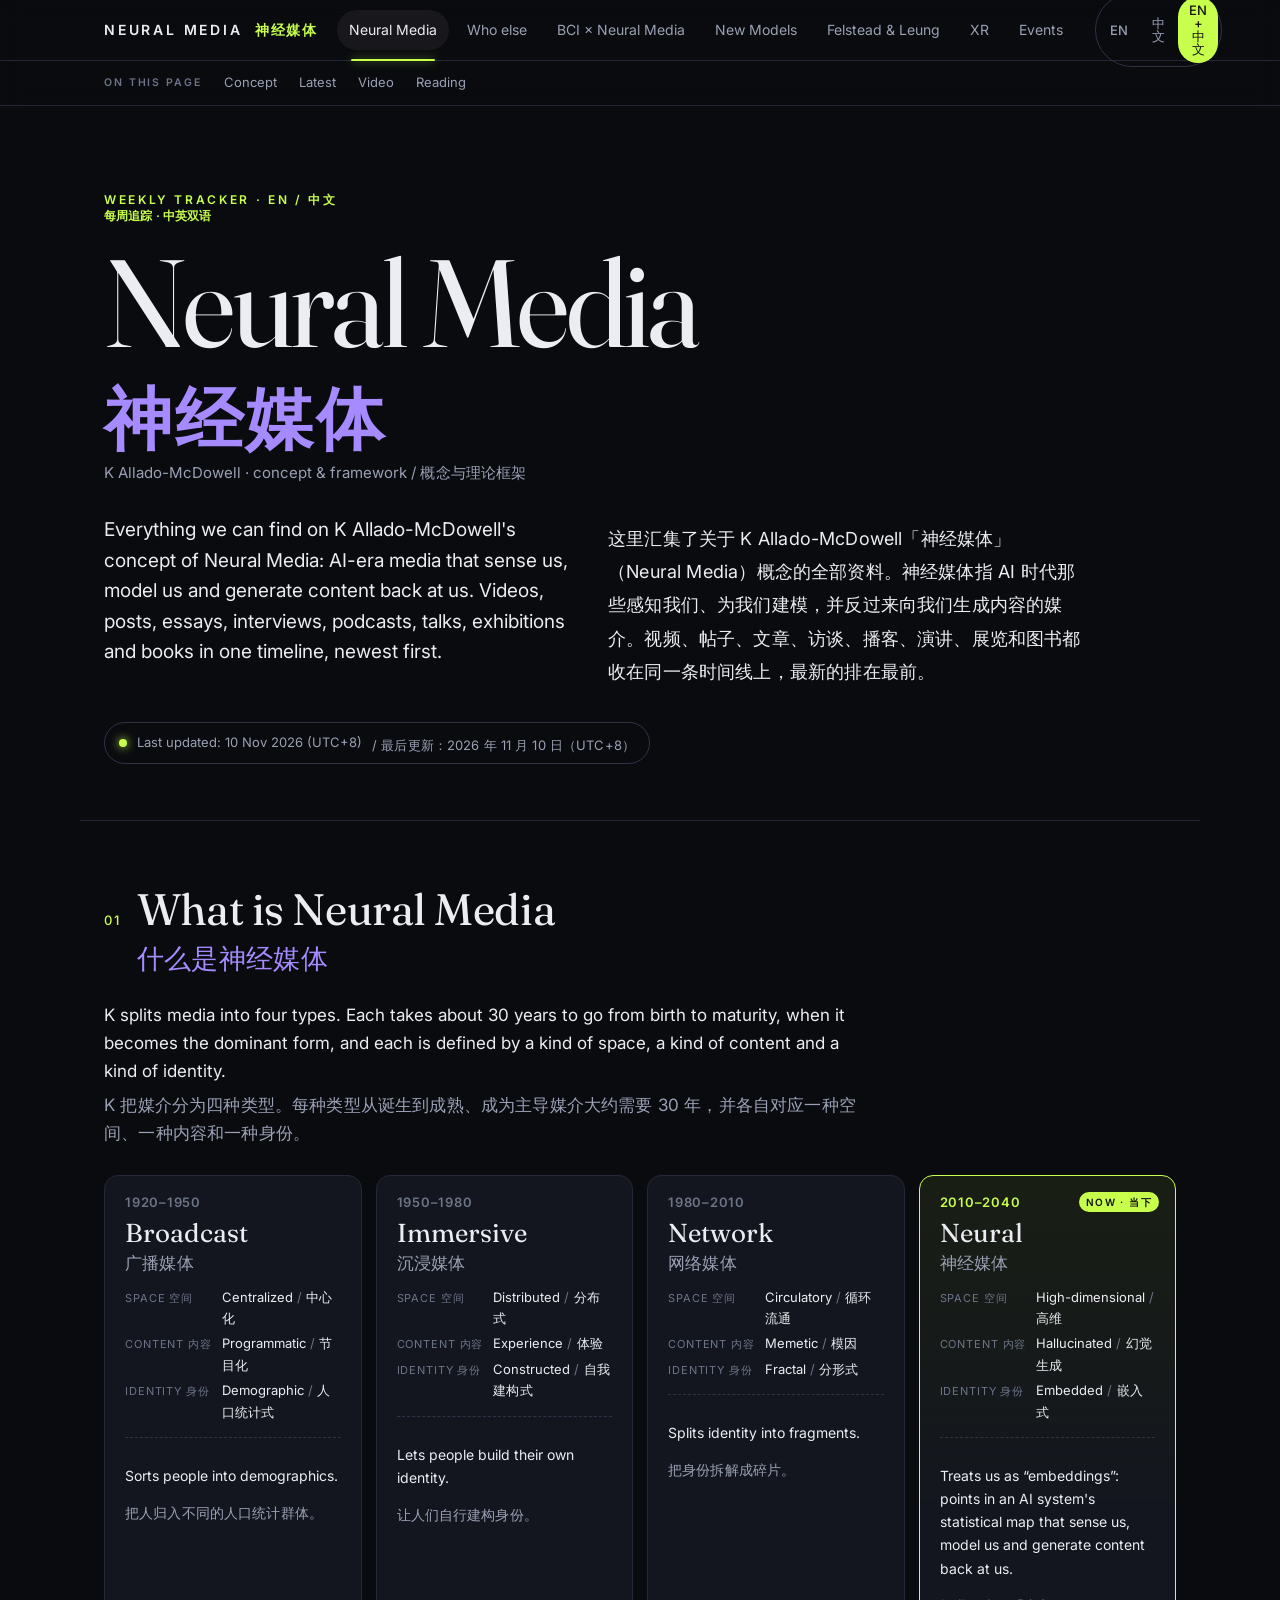
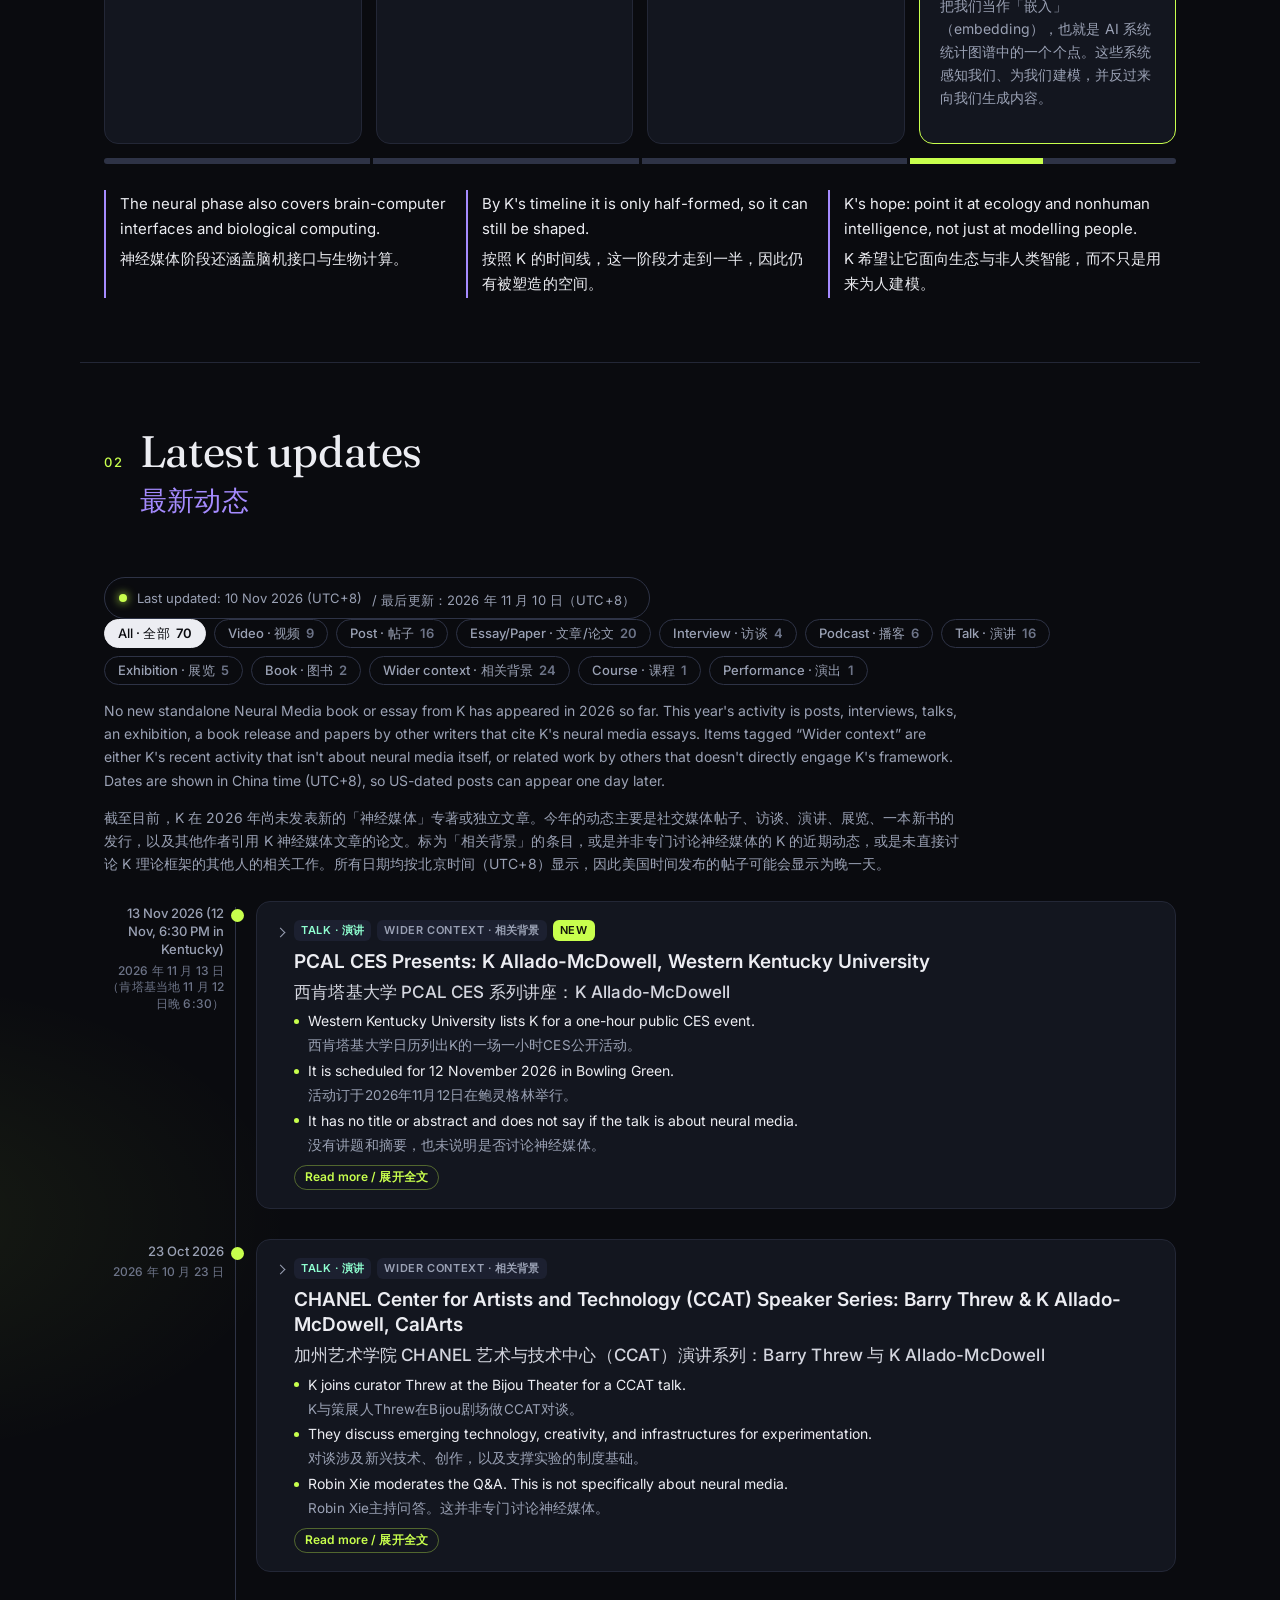
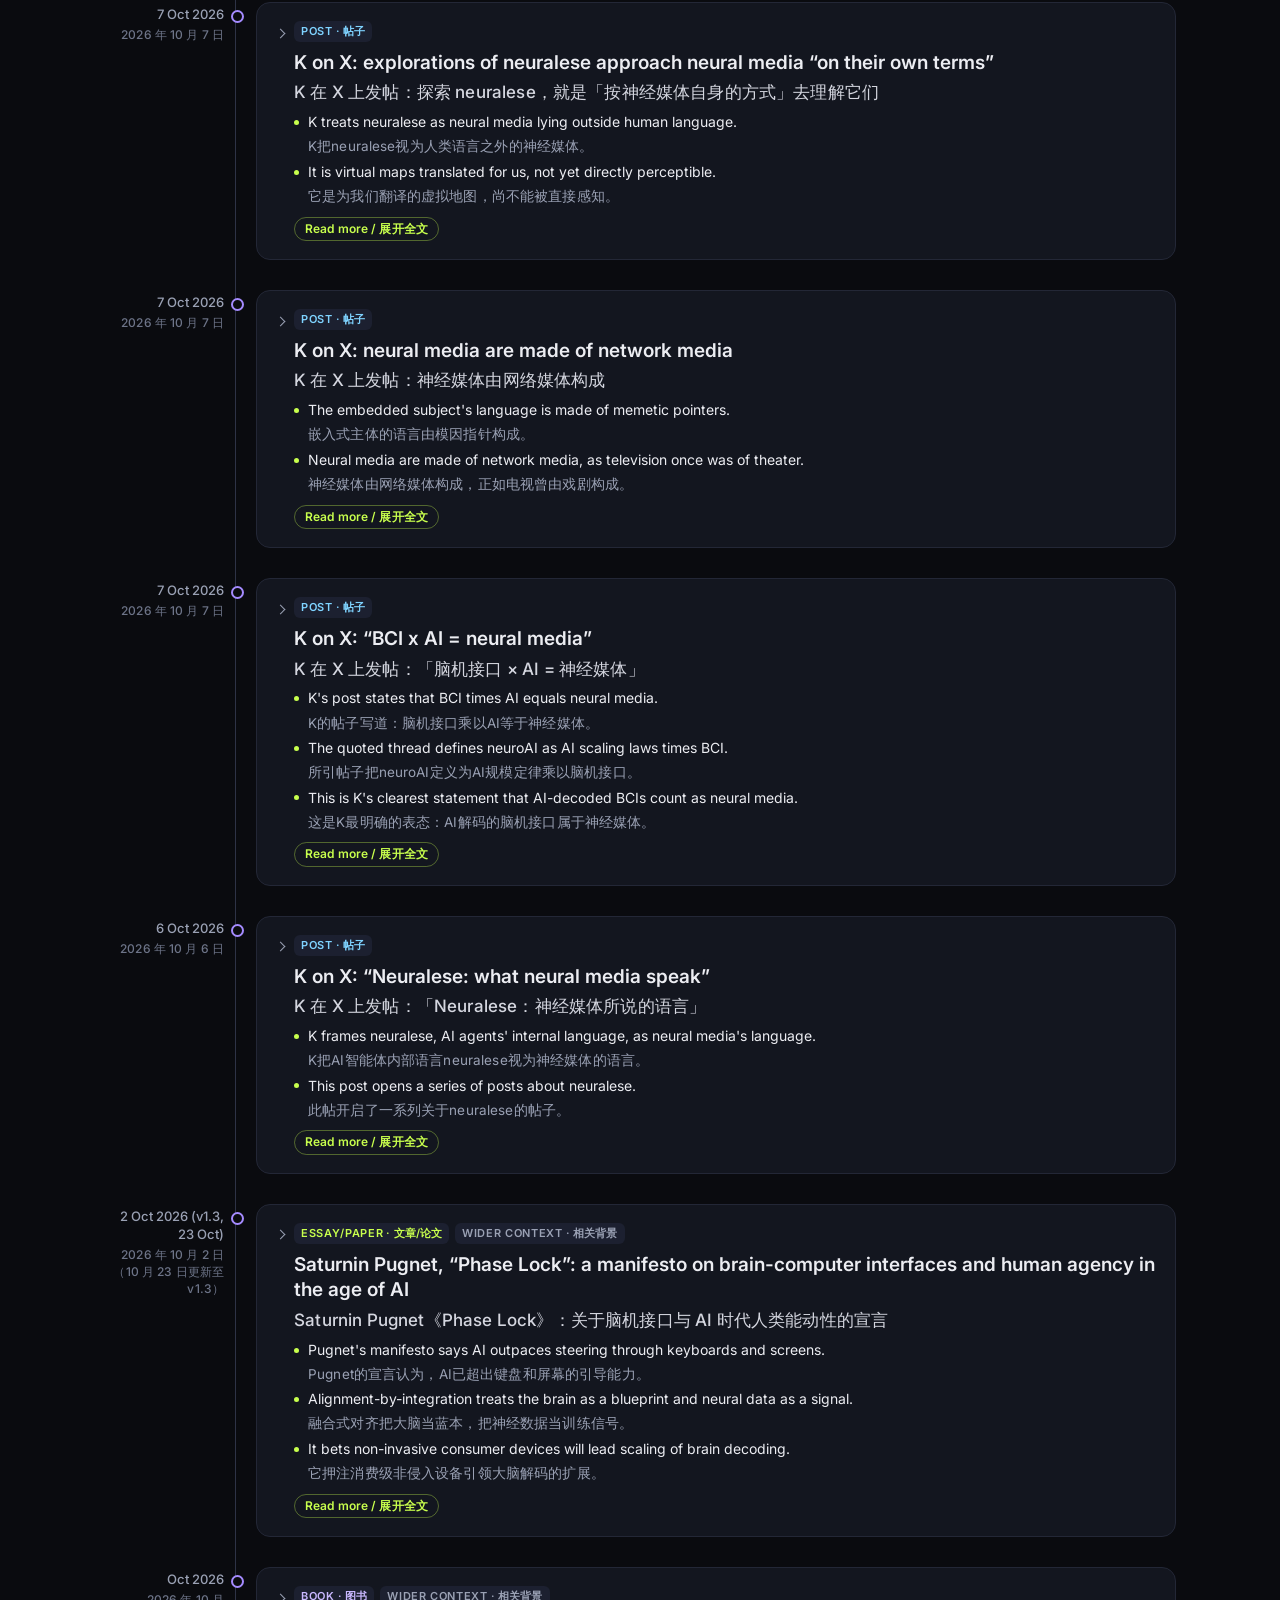
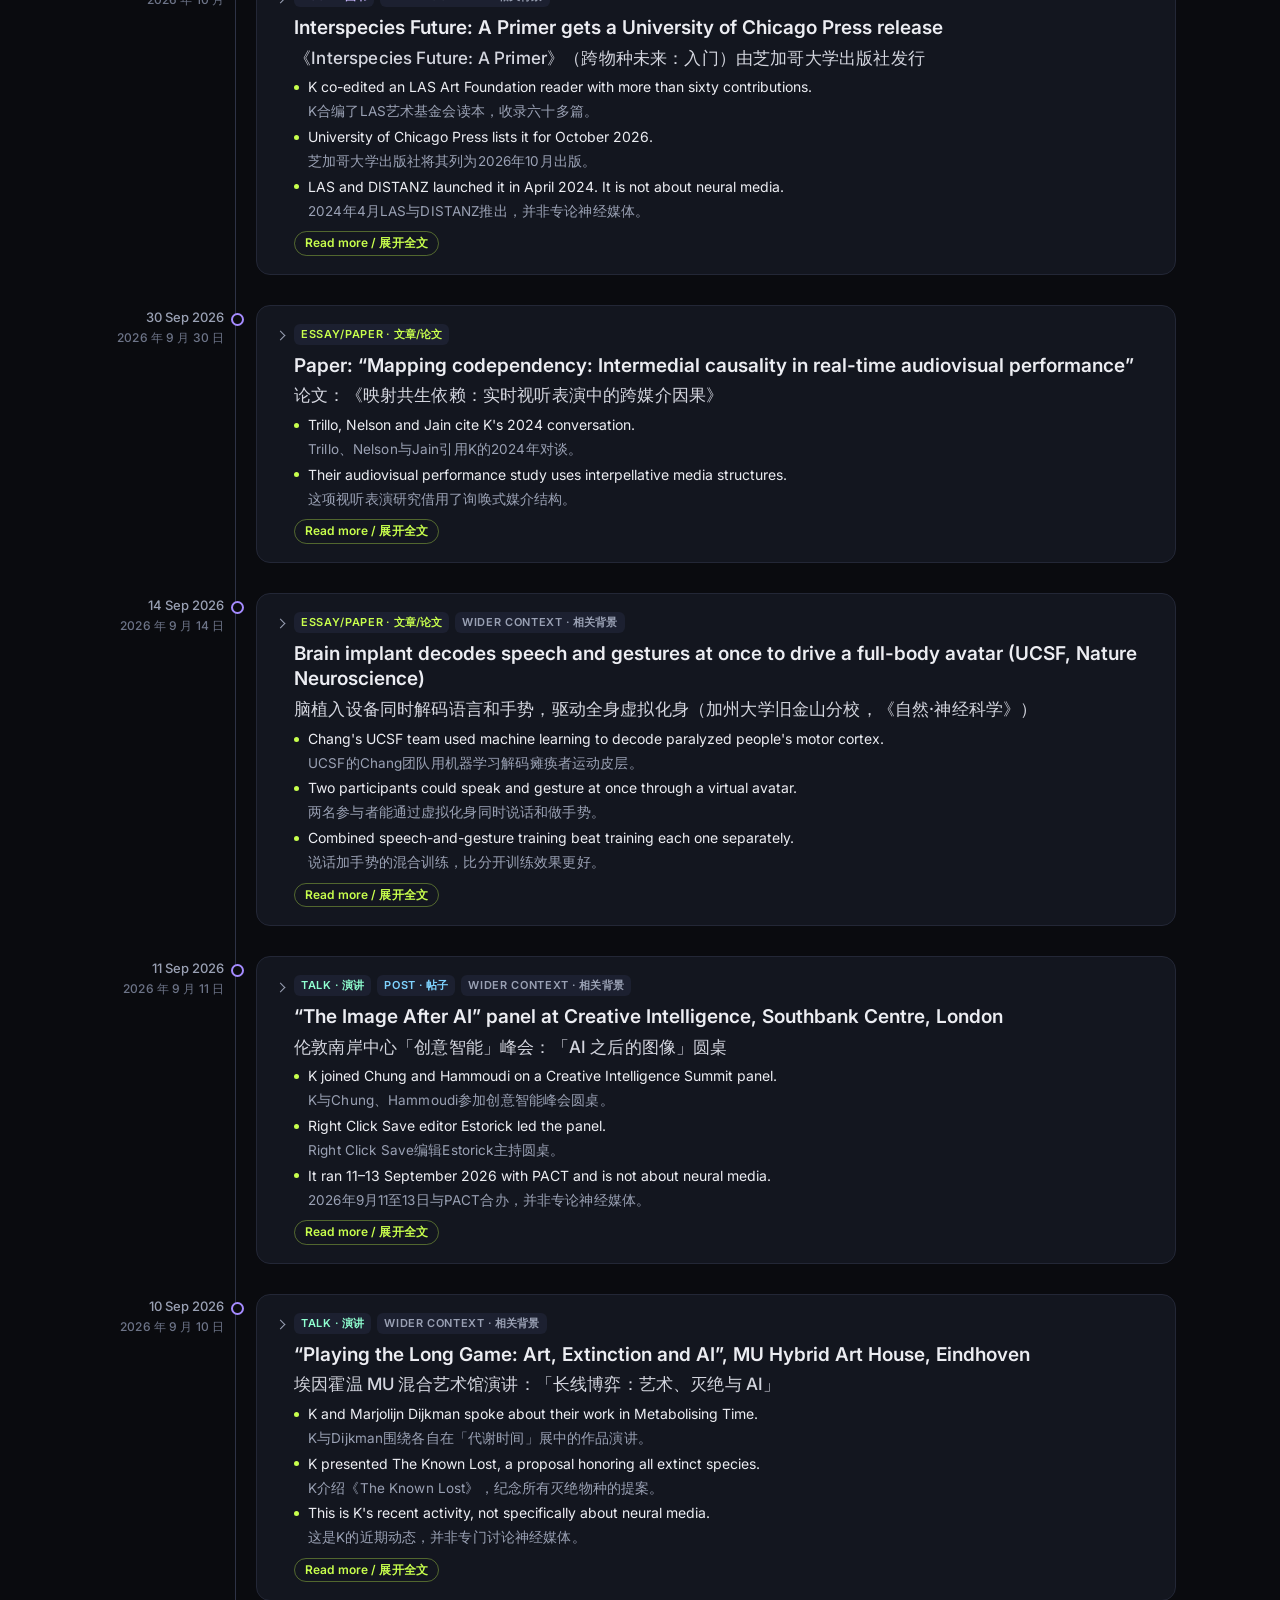
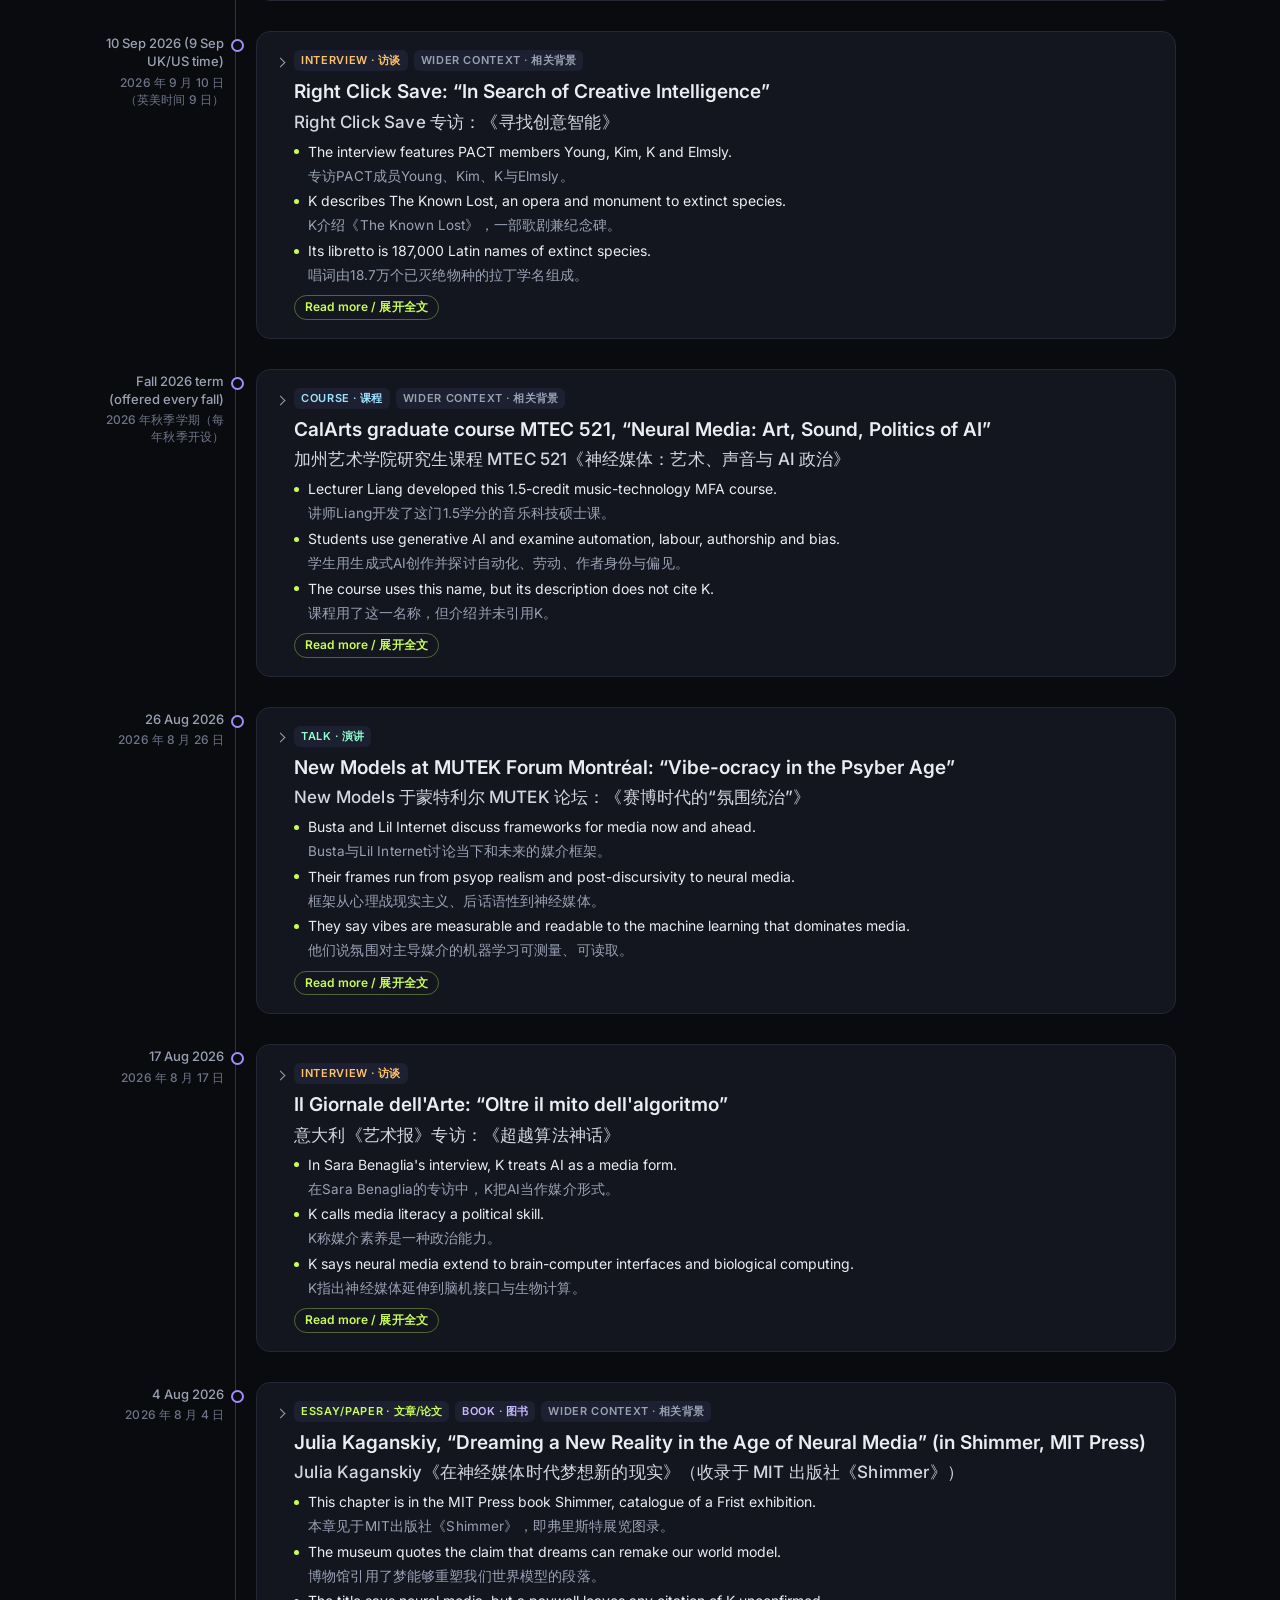
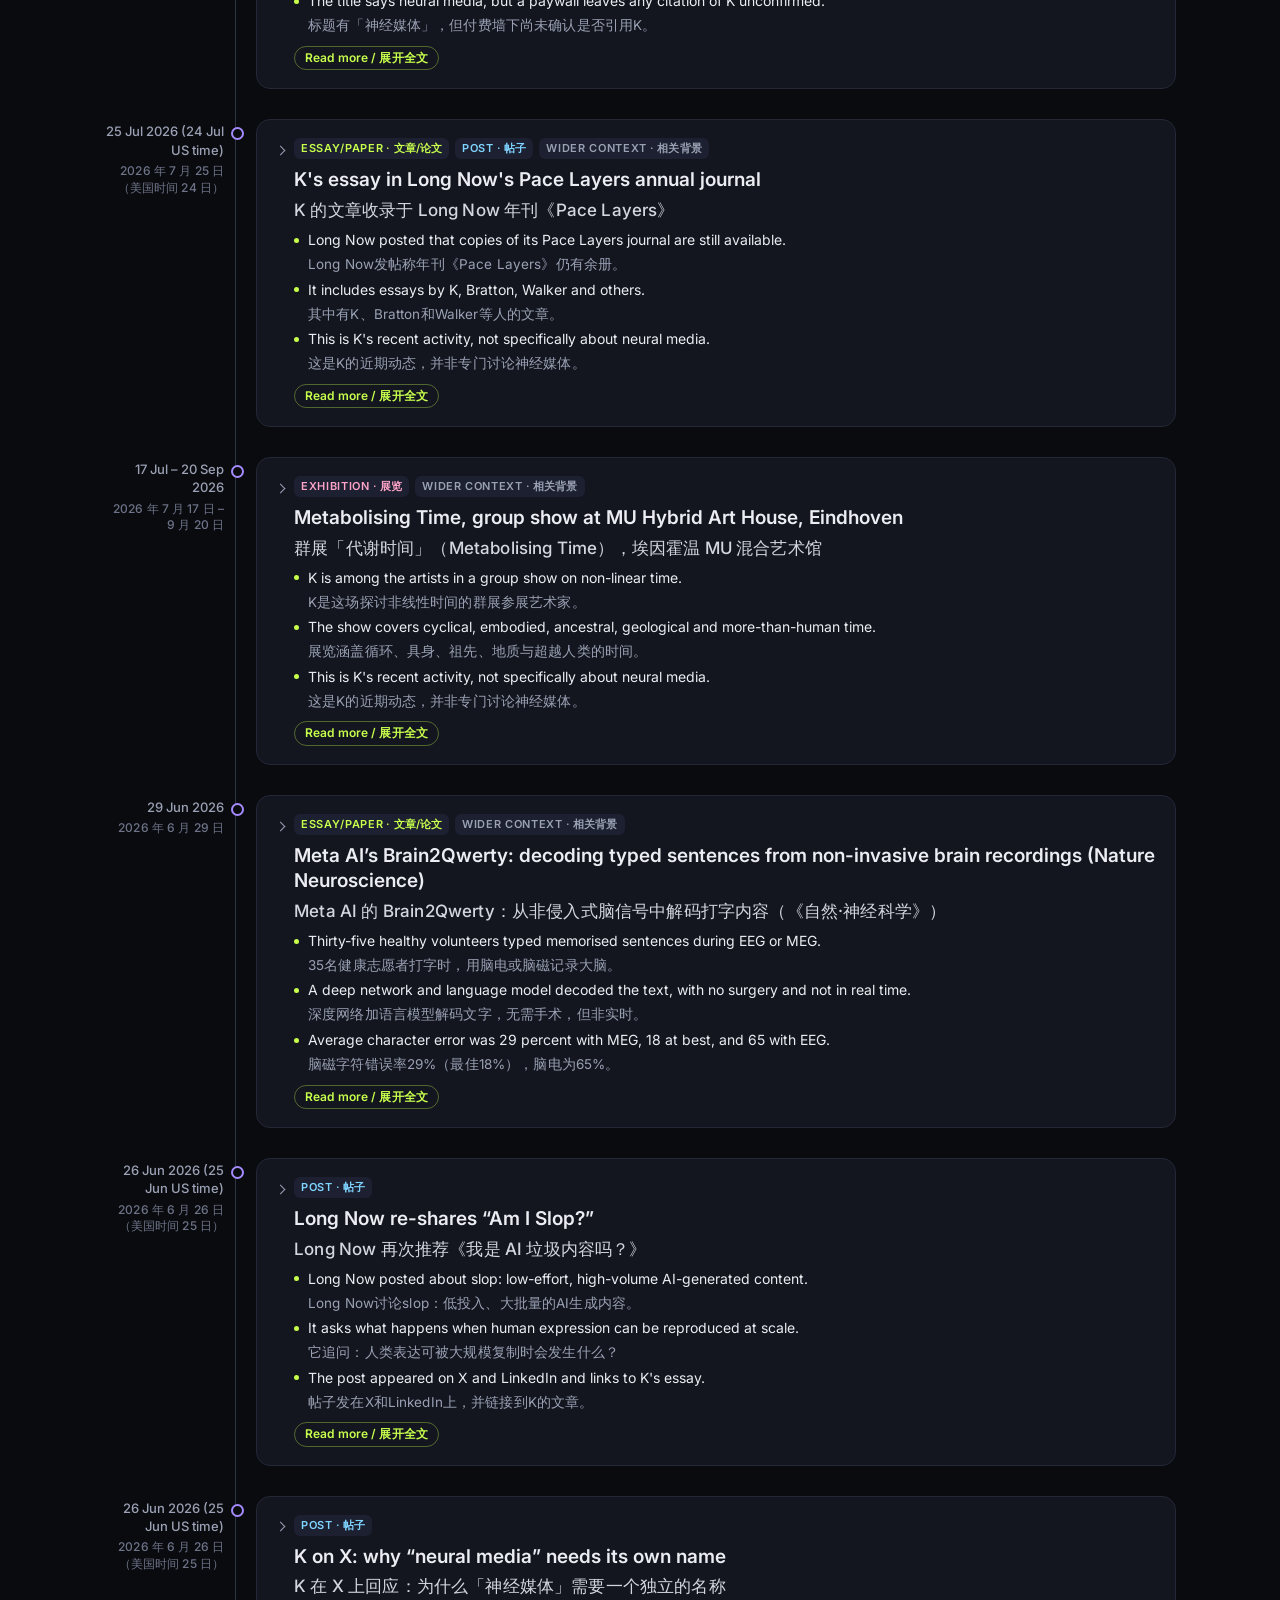
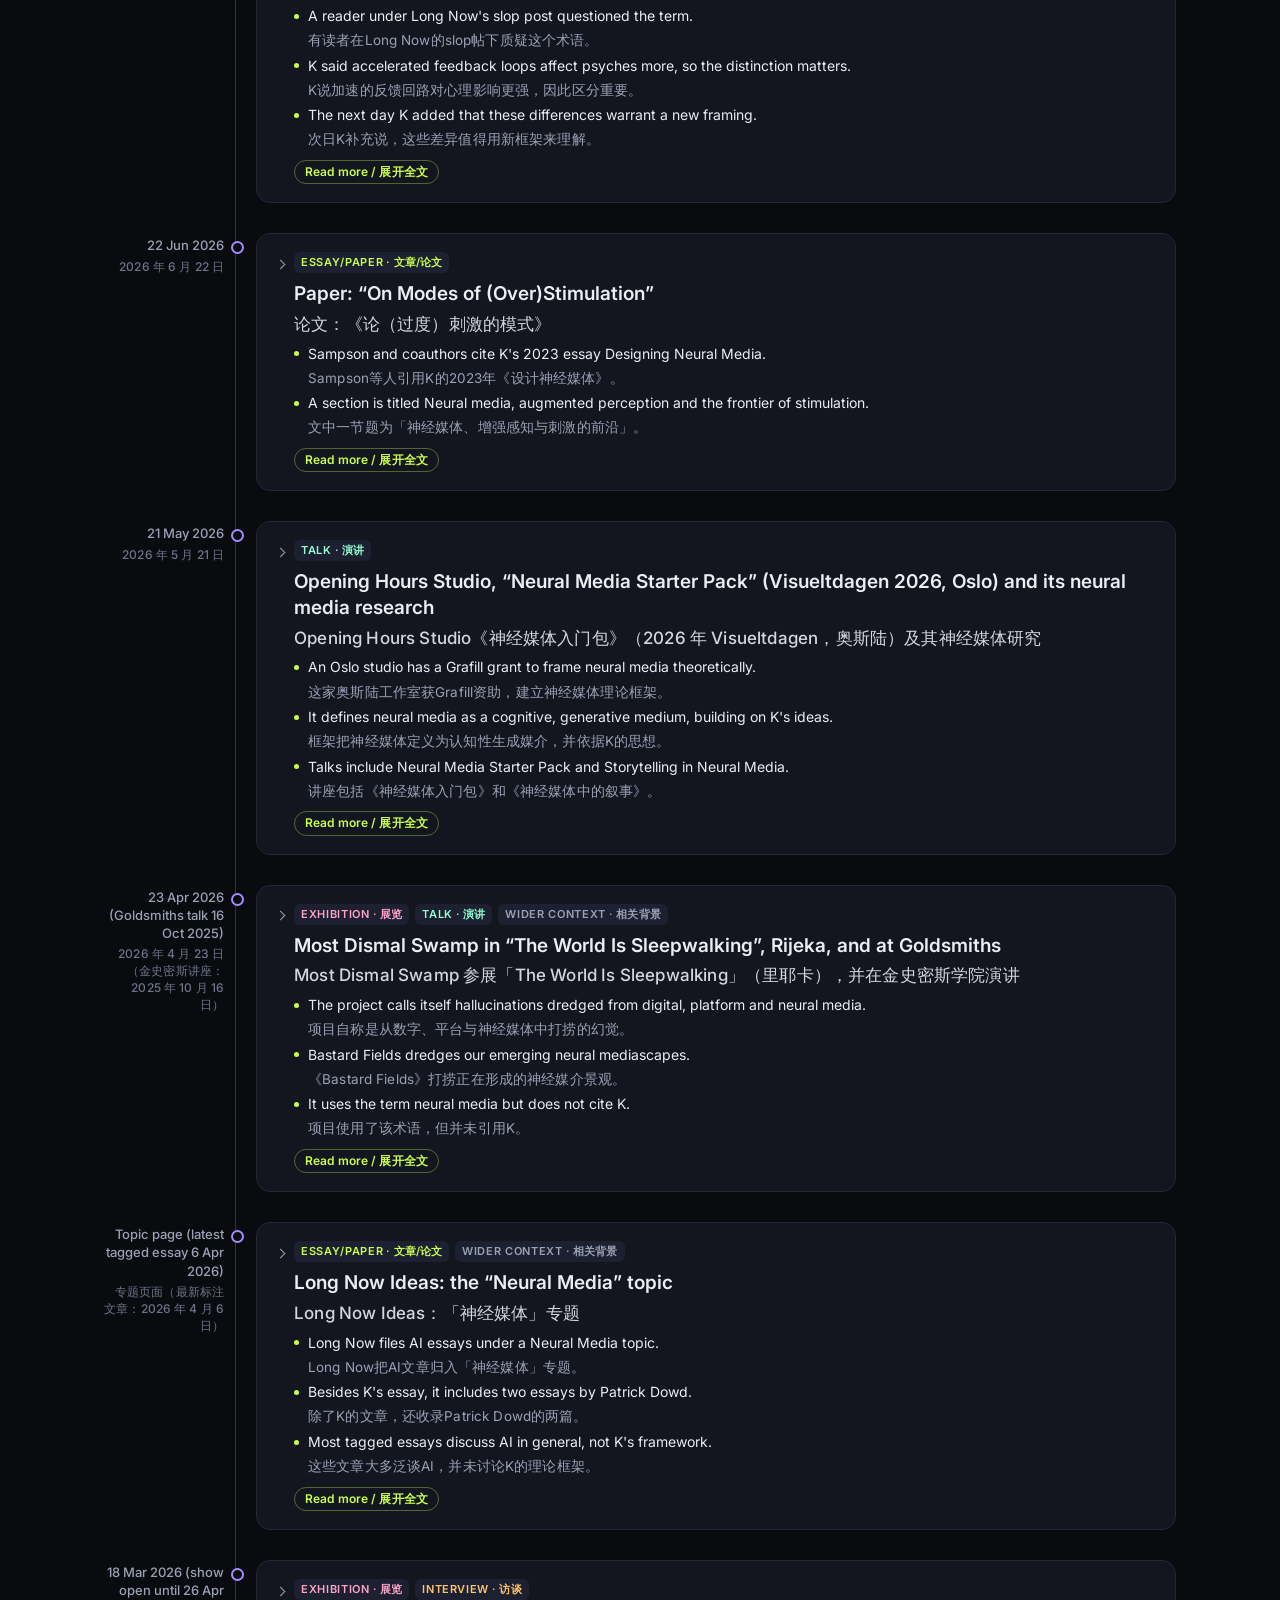
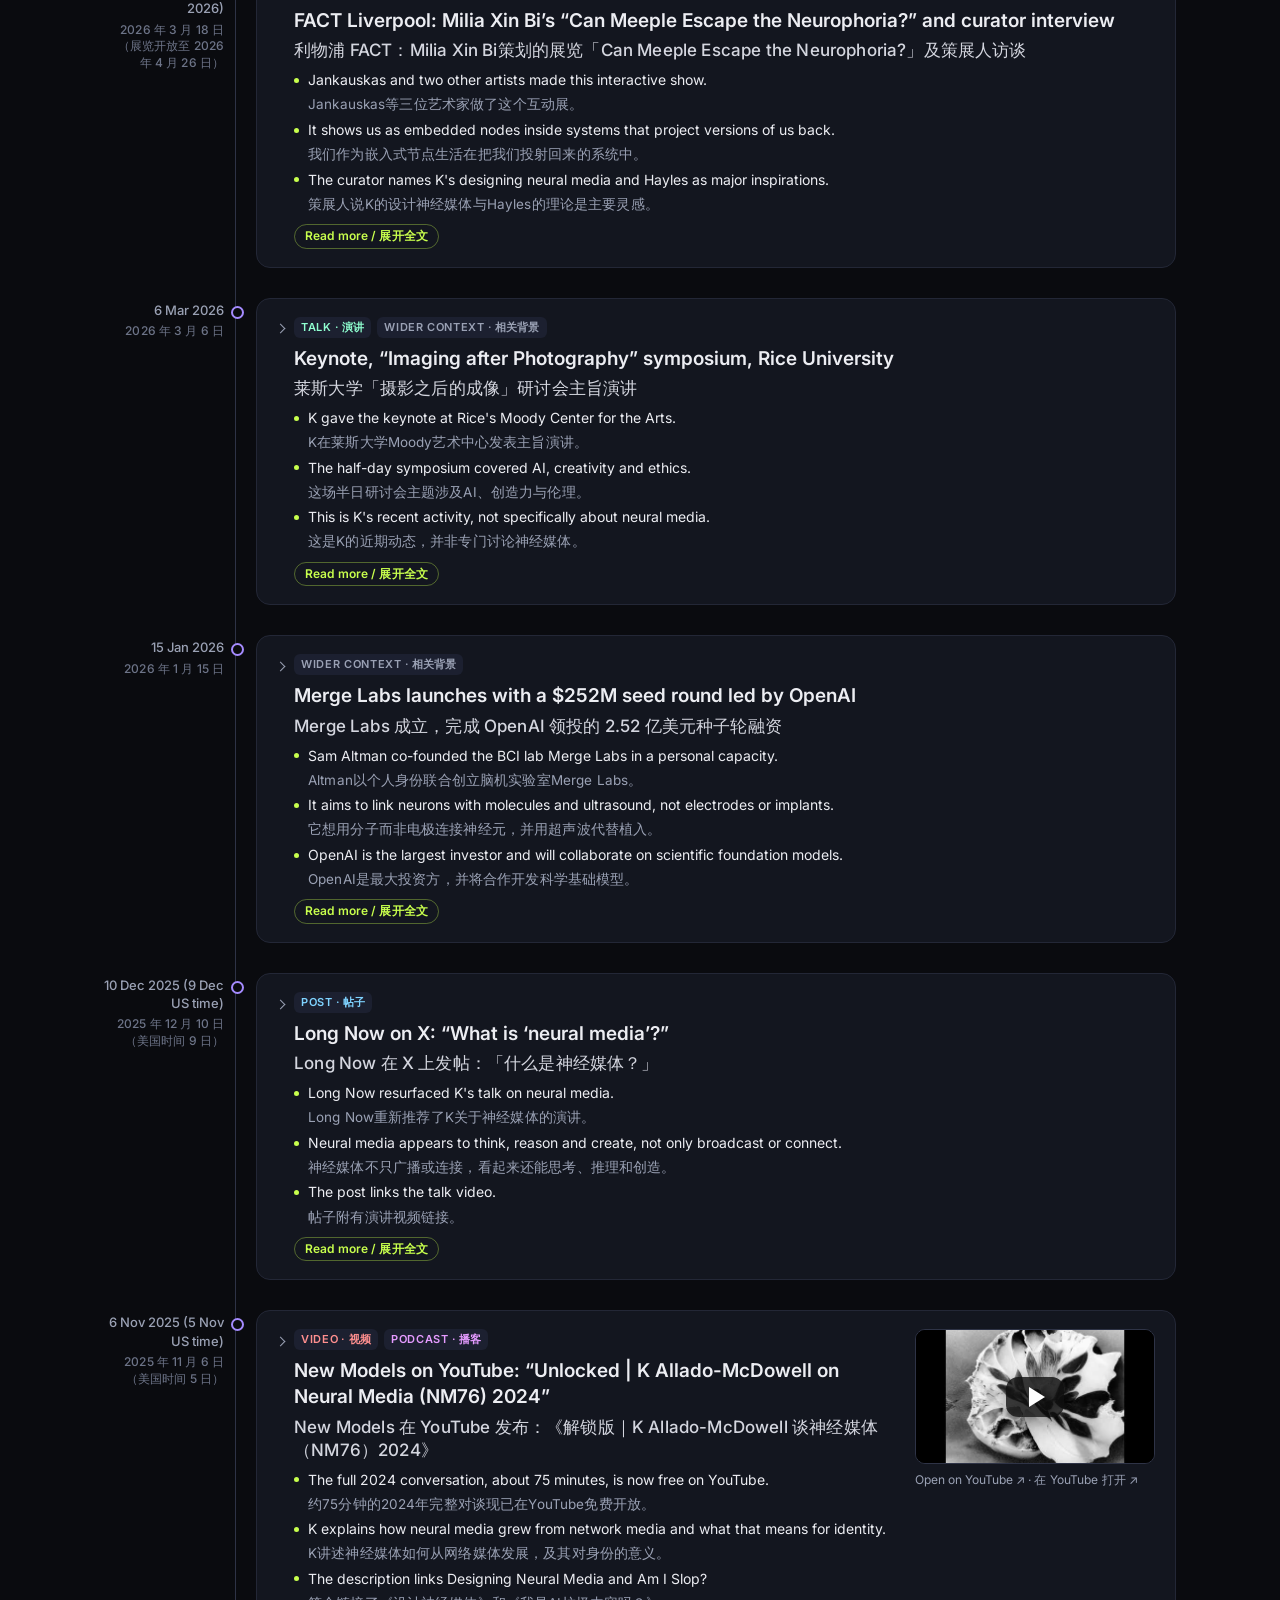
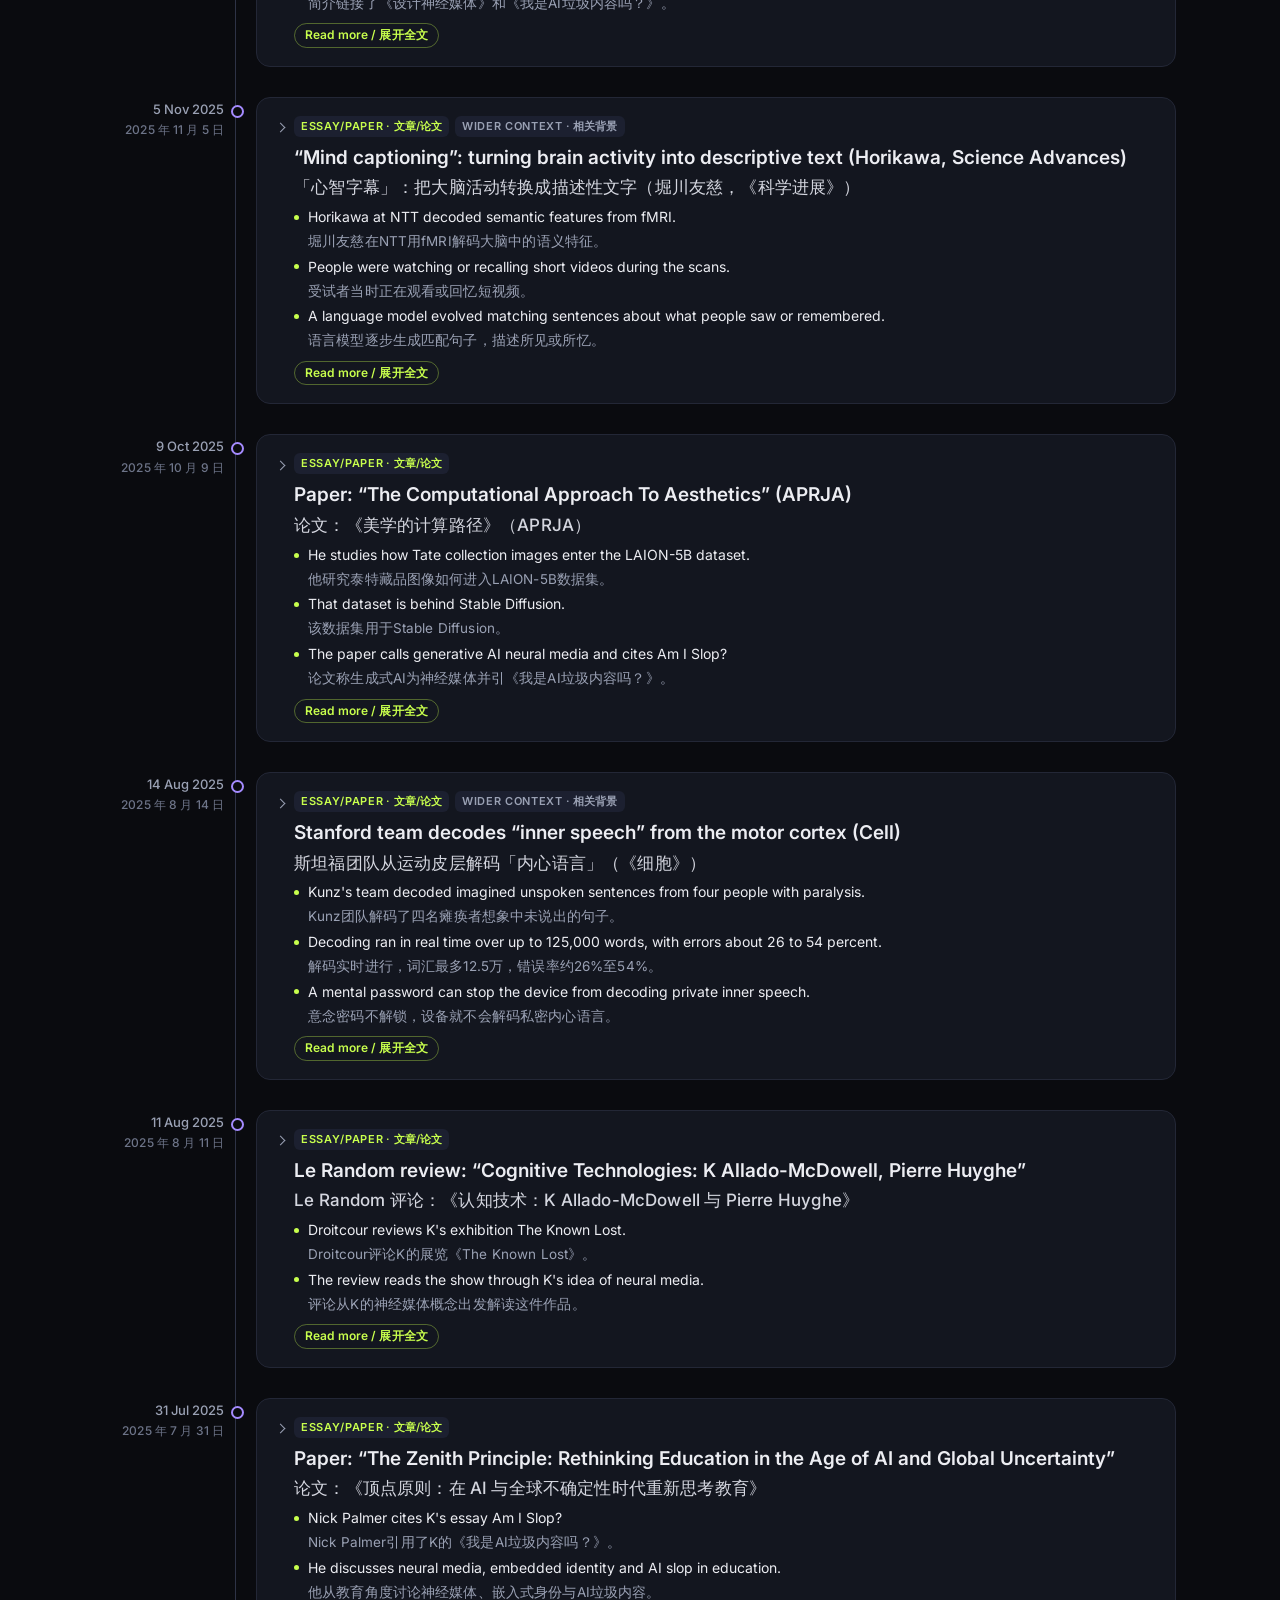
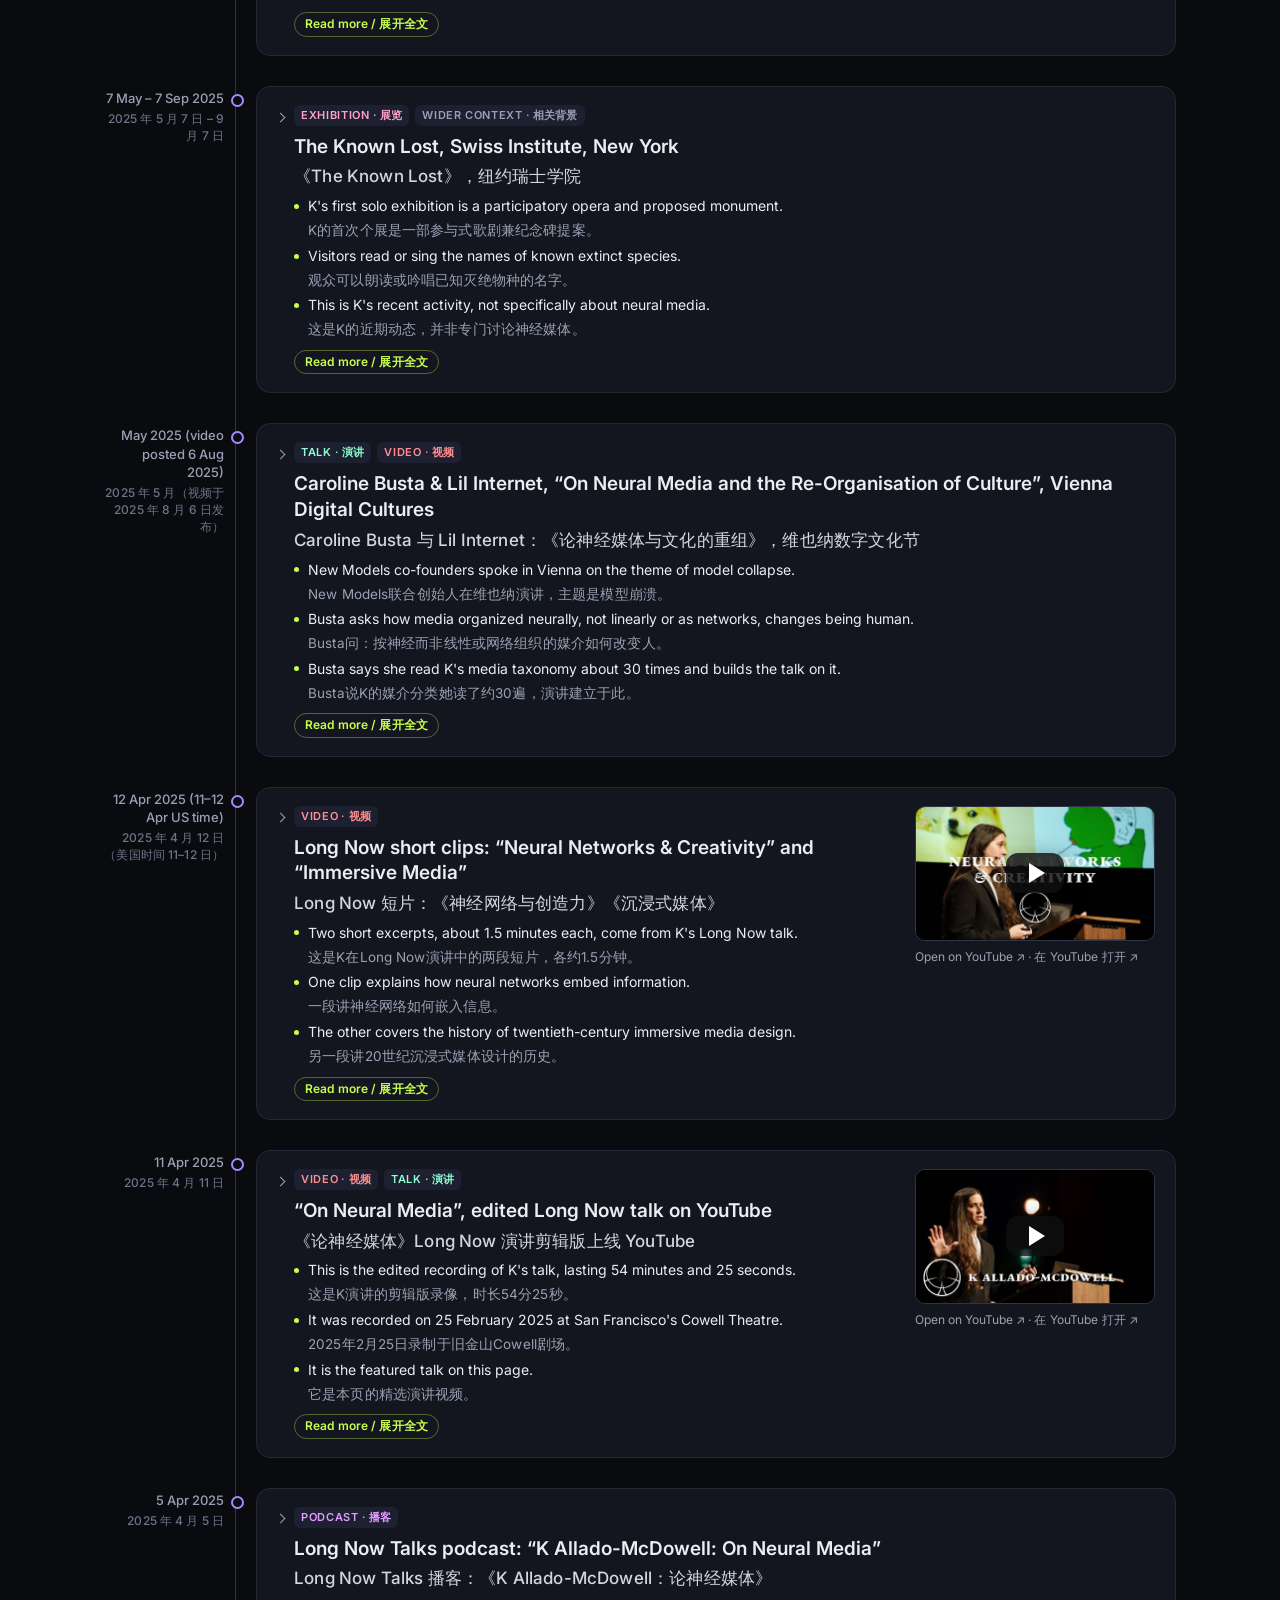
==== commit f06d8240: "Add the Events page with 18 verified festivals, calls, and talks. Events / 活动 is in the shared nav. " ====
--- a/index.html
+++ b/index.html
@@ -646,6 +646,73 @@
   .fold-card.has-media>.fold-media{grid-column:1;grid-row:1}
   .fold-card.has-media>.fold{grid-column:1;grid-row:2}
 }
+
+/* Events: four-up grid, event facts before the essay. Lime on the existing dark palette. */
+body.page-events .wrap{max-width:1440px}
+.ev-hero{padding:8px 0 4px}
+.ev-hero .kicker{display:flex;align-items:baseline;gap:8px}
+.ev-hero .kicker .t{display:inline}
+body.lang-both .ev-hero .kicker .t.zh::before{content:" / "}
+.ev-hero .num{font:500 13px/1 var(--sans);letter-spacing:.16em;color:var(--accent)}
+.ev-hero h2{margin:12px 0 0;font:400 clamp(64px,8vw,108px)/.9 var(--serif);letter-spacing:-.035em}
+.ev-hero h2 .t.zh{font-family:var(--serif);font-weight:600;font-size:.4em;letter-spacing:.08em;color:var(--violet);margin-top:.12em}
+.ev-checked{margin:16px 0 0;color:var(--muted);font-size:14px}
+.ev-checked .t{display:block}
+.ev-filters{display:flex;flex-wrap:wrap;gap:10px 22px;align-items:center;margin:26px 0 6px}
+.ev-flabel{font:600 10.5px/1 var(--sans);letter-spacing:.16em;text-transform:uppercase;color:var(--dim)}
+.ev-flabel .t{display:inline}
+body.lang-both .ev-flabel .t.zh::before{content:" · "}
+.ev-filters .filters{margin:0;align-items:center}
+.ev-shown{color:var(--muted);font-size:13px;min-height:0;margin:8px 0 0}
+.ev-shown:empty{display:none}
+#ev-latest.latest-block{margin-top:22px}
+.ev-grid{display:grid;grid-template-columns:repeat(4,minmax(0,1fr));gap:16px;align-items:stretch}
+.ev-card{background:var(--panel);border:1px solid var(--line);border-radius:16px;overflow:hidden;display:flex;flex-direction:column;min-width:0}
+.ev-card:hover{border-color:var(--line2)}
+.ev-card[hidden],.ev-group[hidden]{display:none!important}
+.ev-still{margin:0;background:#0c0e14}
+.ev-still img{width:100%;aspect-ratio:16/10;object-fit:cover;background:#0c0e14}
+.ev-still.is-logo img{object-fit:contain;padding:28px 20px;background:radial-gradient(280px 120px at 50% 46%,rgba(200,255,77,.08),transparent 70%),#0c0e14}
+.ev-credit{margin:0;padding:8px 14px 0;color:var(--dim);font-size:11px;line-height:1.45}
+.ev-typo{aspect-ratio:16/10;display:grid;place-items:center;text-align:center;padding:16px;background:linear-gradient(180deg,rgba(200,255,77,.07),transparent 62%),#10131a;border-bottom:1px solid var(--line)}
+.ev-year{display:block;font:400 64px/.9 var(--serif);letter-spacing:-.04em}
+.ev-typo-note{display:block;margin-top:10px;color:var(--accent);font:600 11px/1.35 var(--sans);letter-spacing:.12em;text-transform:uppercase}
+.ev-typo-note .t{display:block}
+.ev-main{padding:14px 14px 16px;min-width:0;display:flex;flex-direction:column;flex:1}
+.ev-badges{display:flex;flex-wrap:wrap;gap:8px;align-items:center}
+.ev-format{display:inline-flex;align-items:center;max-width:100%;border:1px solid rgba(200,255,77,.55);background:rgba(200,255,77,.06);color:var(--accent);border-radius:999px;padding:4px 10px;font:600 12px/1.35 var(--sans)}
+.ev-format .t{display:inline}
+body.lang-both .ev-format .t.zh::before{content:" · "}
+.ev-status{font:600 11px/1.2 var(--sans);letter-spacing:.12em;text-transform:uppercase;color:var(--dim)}
+.ev-status .t{display:inline}
+body.lang-both .ev-status .t.zh::before{content:" · "}
+.ev-card[data-status="ongoing"] .ev-status{color:var(--accent)}
+.ev-card[data-status="open-call"] .ev-status{color:var(--text)}
+.ev-card h3{margin:0;font:400 22px/1.22 var(--serif);letter-spacing:-.02em}
+.ev-card h3 .t.zh{font-family:var(--serif);font-weight:600;font-size:.82em;color:#d4d6df;letter-spacing:0}
+.ev-facts{margin:0;display:grid;gap:9px}
+.ev-facts>div{display:grid;gap:3px;min-width:0}
+.ev-facts dt{font:600 10px/1 var(--sans);letter-spacing:.16em;text-transform:uppercase;color:var(--dim)}
+.ev-facts dt .t{display:inline}
+body.lang-both .ev-facts dt .t.zh::before{content:" · "}
+.ev-facts dd{margin:0;font-size:13px;line-height:1.45;overflow-wrap:anywhere}
+.ev-when p{margin:0 0 7px}
+.ev-when p:last-child{margin-bottom:0}
+.ev-k{display:block;margin:0 0 3px;font:600 10px/1 var(--sans);letter-spacing:.14em;text-transform:uppercase;color:var(--accent)}
+.ev-k .t{display:inline}
+body.lang-both .ev-k .t.zh::before{content:" · "}
+.ev-extra{display:grid;gap:4px}
+.ev-extra p{margin:0}
+.ev-card .kps li{font-size:13px}
+.ev-card .links{display:flex;flex-wrap:wrap;gap:8px 12px;align-items:center}
+.ev-card .btn{padding:8px 12px;font-size:12.5px}
+body.lang-both .ev-credit .t.zh,body.lang-both .ev-facts dd .t.zh,body.lang-both .ev-extra .t.zh{color:var(--muted)}
+@media (max-width:1180px){.ev-grid{grid-template-columns:repeat(2,minmax(0,1fr))}}
+@media (max-width:700px){
+  .ev-grid{grid-template-columns:1fr}
+  .ev-hero h2{font-size:64px}
+  .ev-year{font-size:56px}
+}
 </style>
 </head>
 <body class="lang-both page-home">
@@ -653,7 +720,7 @@
 <header class="topbar">
   <div class="wrap bar">
     <a class="brand" href="#top" data-internal>NEURAL MEDIA <span>神经媒体</span></a>
-    <nav class="nav" aria-label="Pages · 页面"><a href="#top" data-internal aria-current="page"><span class="t en">Neural Media</span><span class="t zh">神经媒体总览</span></a><a href="who-else.html" data-internal><span class="t en">Who else</span><span class="t zh">其他研究者</span></a><a href="bci.html" data-internal><span class="t en">BCI × Neural Media</span><span class="t zh">脑机接口与神经媒体</span></a><a href="new-models.html" data-internal><span class="t en">New Models</span><span class="t zh">New Models 与 Lil Internet</span></a><a href="felstead-leung.html" data-internal><span class="t en">Felstead & Leung</span><span class="t zh">Felstead 与 Leung</span></a><a href="xr.html" data-internal><span class="t en">XR</span><span class="t zh">扩展现实</span></a></nav>
+    <nav class="nav" aria-label="Pages · 页面"><a href="#top" data-internal aria-current="page"><span class="t en">Neural Media</span><span class="t zh">神经媒体总览</span></a><a href="who-else.html" data-internal><span class="t en">Who else</span><span class="t zh">其他研究者</span></a><a href="bci.html" data-internal><span class="t en">BCI × Neural Media</span><span class="t zh">脑机接口与神经媒体</span></a><a href="new-models.html" data-internal><span class="t en">New Models</span><span class="t zh">New Models 与 Lil Internet</span></a><a href="felstead-leung.html" data-internal><span class="t en">Felstead & Leung</span><span class="t zh">Felstead 与 Leung</span></a><a href="xr.html" data-internal><span class="t en">XR</span><span class="t zh">扩展现实</span></a><a href="events.html" data-internal><span class="t en">Events</span><span class="t zh">活动</span></a></nav>
     <div class="lang" role="group" aria-label="Language">
       <button data-lang="en" type="button">EN</button>
       <button data-lang="zh" type="button">中文</button>
@@ -671,7 +738,7 @@
 </main>
 <footer class="wrap foot" id="foot"></footer>
 <noscript><p class="wrap">This page needs JavaScript to render. 本页面需要启用 JavaScript。</p></noscript>
-<script>window.__NM_DATA__ = {"meta": {"last_updated": "2026-11-10", "launched": "2026-10-21", "timezone": "UTC+8", "note": {"en": "No new standalone Neural Media book or essay from K has appeared in 2026 so far. This year's activity is posts, interviews, talks, an exhibition, a book release and papers by other writers that cite K's neural media essays. Items tagged “Wider context” are either K's recent activity that isn't about neural media itself, or related work by others that doesn't directly engage K's framework. Dates are shown in China time (UTC+8), so US-dated posts can appear one day later.", "zh": "截至目前，K 在 2026 年尚未发表新的「神经媒体」专著或独立文章。今年的动态主要是社交媒体帖子、访谈、演讲、展览、一本新书的发行，以及其他作者引用 K 神经媒体文章的论文。标为「相关背景」的条目，或是并非专门讨论神经媒体的 K 的近期动态，或是未直接讨论 K 理论框架的其他人的相关工作。所有日期均按北京时间（UTC+8）显示，因此美国时间发布的帖子可能会显示为晚一天。"}}, "types": {"video": {"en": "Video", "zh": "视频"}, "post": {"en": "Post", "zh": "帖子"}, "essay": {"en": "Essay/Paper", "zh": "文章/论文"}, "interview": {"en": "Interview", "zh": "访谈"}, "podcast": {"en": "Podcast", "zh": "播客"}, "talk": {"en": "Talk", "zh": "演讲"}, "exhibition": {"en": "Exhibition", "zh": "展览"}, "book": {"en": "Book", "zh": "图书"}, "context": {"en": "Wider context", "zh": "相关背景"}, "course": {"en": "Course", "zh": "课程"}, "performance": {"en": "Performance", "zh": "演出"}}, "hero": {"kicker": {"en": "Weekly tracker · EN / 中文", "zh": "每周追踪 · 中英双语"}, "title": {"en": "Neural Media", "zh": "神经媒体"}, "intro": {"en": "Everything we can find on K Allado-McDowell's concept of Neural Media: AI-era media that sense us, model us and generate content back at us. Videos, posts, essays, interviews, podcasts, talks, exhibitions and books in one timeline, newest first.", "zh": "这里汇集了关于 K Allado-McDowell「神经媒体」（Neural Media）概念的全部资料。神经媒体指 AI 时代那些感知我们、为我们建模，并反过来向我们生成内容的媒介。视频、帖子、文章、访谈、播客、演讲、展览和图书都收在同一条时间线上，最新的排在最前。"}}, "concept": {"lead": {"en": "K splits media into four types. Each takes about 30 years to go from birth to maturity, when it becomes the dominant form, and each is defined by a kind of space, a kind of content and a kind of identity.", "zh": "K 把媒介分为四种类型。每种类型从诞生到成熟、成为主导媒介大约需要 30 年，并各自对应一种空间、一种内容和一种身份。"}, "eras": [{"key": "broadcast", "name": {"en": "Broadcast", "zh": "广播媒体"}, "span": "1920–1950", "space": {"en": "Centralized", "zh": "中心化"}, "content": {"en": "Programmatic", "zh": "节目化"}, "identity_type": {"en": "Demographic", "zh": "人口统计式"}, "identity": {"en": "Sorts people into demographics.", "zh": "把人归入不同的人口统计群体。"}}, {"key": "immersive", "name": {"en": "Immersive", "zh": "沉浸媒体"}, "span": "1950–1980", "space": {"en": "Distributed", "zh": "分布式"}, "content": {"en": "Experience", "zh": "体验"}, "identity_type": {"en": "Constructed", "zh": "自我建构式"}, "identity": {"en": "Lets people build their own identity.", "zh": "让人们自行建构身份。"}}, {"key": "network", "name": {"en": "Network", "zh": "网络媒体"}, "span": "1980–2010", "space": {"en": "Circulatory", "zh": "循环流通"}, "content": {"en": "Memetic", "zh": "模因"}, "identity_type": {"en": "Fractal", "zh": "分形式"}, "identity": {"en": "Splits identity into fragments.", "zh": "把身份拆解成碎片。"}}, {"key": "neural", "name": {"en": "Neural", "zh": "神经媒体"}, "span": "2010–2040", "space": {"en": "High-dimensional", "zh": "高维"}, "content": {"en": "Hallucinated", "zh": "幻觉生成"}, "identity_type": {"en": "Embedded", "zh": "嵌入式"}, "identity": {"en": "Treats us as “embeddings”: points in an AI system's statistical map that sense us, model us and generate content back at us.", "zh": "把我们当作「嵌入」（embedding），也就是 AI 系统统计图谱中的一个个点。这些系统感知我们、为我们建模，并反过来向我们生成内容。"}}], "notes": [{"en": "The neural phase also covers brain-computer interfaces and biological computing.", "zh": "神经媒体阶段还涵盖脑机接口与生物计算。"}, {"en": "By K's timeline it is only half-formed, so it can still be shaped.", "zh": "按照 K 的时间线，这一阶段才走到一半，因此仍有被塑造的空间。"}, {"en": "K's hope: point it at ecology and nonhuman intelligence, not just at modelling people.", "zh": "K 希望让它面向生态与非人类智能，而不只是用来为人建模。"}]}, "featured": {"url": "https://www.youtube.com/watch?v=Eu3ygZh8pY8", "thumbnail": "[data-uri]", "title": {"en": "On Neural Media: K Allado-McDowell at Long Now", "zh": "《论神经媒体》：K Allado-McDowell 在 Long Now 的演讲"}, "meta": {"en": "Recorded 25 Feb 2025 at the Cowell Theatre, San Francisco · 54:25 · the fullest version of the framework", "zh": "2025 年 2 月 25 日录制于旧金山 Cowell 剧场 · 54 分 25 秒 · 该框架最完整的阐述"}, "takeaways": [{"en": "K coined the term while making a neuro-opera in which brain waves controlled AI-generated visuals.", "zh": "K 是在创作一部「神经歌剧」时提出这个术语的。在那部作品中，脑电波实时控制着 AI 生成的影像。"}, {"en": "K reads low-quality AI “slop” as the statistical average of style and ideology.", "zh": "K 把低质量的 AI「垃圾内容」（slop）解读为风格与意识形态的统计平均值。"}, {"en": "Systems for credit, insurance and dating increasingly treat us as embeddings.", "zh": "信用、保险和约会等系统越来越多地把我们当作「嵌入」来对待。"}, {"en": "K's hopeful path runs through projects like Project CETI's whale research and SPUN's maps of fungal networks.", "zh": "K 看到的希望，体现在 Project CETI 的鲸类研究和 SPUN 绘制的真菌网络地图等项目中。"}], "more": [{"url": "https://www.youtube.com/watch?v=AsCGRjl3zac", "label": {"en": "Full livestream (about 1 h 24 min, includes Q&A)", "zh": "完整直播录像（约 1 小时 24 分钟，含问答）"}}, {"url": "https://longnow.org/talks/02025-allado-mcdowell/", "label": {"en": "Long Now talk page with transcript", "zh": "Long Now 演讲页面（含文字稿）"}}]}, "items": [{"id": "2026-11-13-wku-pcal", "date": "2026-11-13", "types": ["talk", "context"], "added": "2026-11-10", "date_display": {"en": "13 Nov 2026 (12 Nov, 6:30 PM in Kentucky)", "zh": "2026 年 11 月 13 日（肯塔基当地 11 月 12 日晚 6:30）"}, "title": {"en": "PCAL CES Presents: K Allado-McDowell, Western Kentucky University", "zh": "西肯塔基大学 PCAL CES 系列讲座：K Allado-McDowell"}, "summary": {"en": "Western Kentucky University’s Potter College of Arts & Letters (PCAL) calendar lists K for a one-hour public event in its CES series on Thursday 12 Nov 2026, 6:30–7:30 PM, in the Jody Richards Hall Auditorium, Bowling Green (08:30–09:30 on 13 Nov, China time). The listing carries no talk title or abstract. It only gives K’s standard bio: books co-written with GPT-3, founding Google’s Artists + Machine Intelligence programme in 2015, the neuro-opera Song of the Ambassadors and the 2025 Swiss Institute show The Known Lost. Wider context: the listing doesn’t say whether the talk is about neural media.", "zh": "西肯塔基大学 Potter 文理学院（PCAL）活动日历显示，K 将于 2026 年 11 月 12 日（周四）晚 6:30–7:30 在鲍灵格林 Jody Richards Hall 礼堂参加 CES 系列的一场一小时公开活动（北京时间 11 月 13 日 8:30–9:30）。页面没有讲题和摘要，只附了 K 的常规简介：与 GPT-3 合写多本书，2015 年在 Google 创办「艺术家＋机器智能」（AMI）项目，创作神经歌剧《Song of the Ambassadors》，以及 2025 年在纽约 Swiss Institute 的个展《The Known Lost》。（相关背景：活动页没有说明这场讲座是否讨论神经媒体。）"}, "key_points": [{"en": "Western Kentucky University lists K for a one-hour public CES event.", "zh": "西肯塔基大学日历列出K的一场一小时CES公开活动。"}, {"en": "It is scheduled for 12 November 2026 in Bowling Green.", "zh": "活动订于2026年11月12日在鲍灵格林举行。"}, {"en": "It has no title or abstract and does not say if the talk is about neural media.", "zh": "没有讲题和摘要，也未说明是否讨论神经媒体。"}], "url": "https://www.wku.edu/cebs/calendar/index.php?eventid=86019&view=event", "source": {"en": "Western Kentucky University calendar", "zh": "西肯塔基大学活动日历"}, "links": [{"url": "https://www.wku.edu/pcal/calendar/index.php?date=2026-11-12", "label": {"en": "PCAL calendar, 12 Nov", "zh": "PCAL 日历（11 月 12 日）"}}]}, {"id": "2026-10-23-calarts-ccat", "date": "2026-10-23", "types": ["talk", "context"], "added": "2026-10-22", "date_display": {"en": "23 Oct 2026", "zh": "2026 年 10 月 23 日"}, "title": {"en": "CHANEL Center for Artists and Technology (CCAT) Speaker Series: Barry Threw & K Allado-McDowell, CalArts", "zh": "加州艺术学院 CHANEL 艺术与技术中心（CCAT）演讲系列：Barry Threw 与 K Allado-McDowell"}, "summary": {"en": "K joins curator and Gray Area director Barry Threw at CalArts’ Bijou Theater (4:30–6 PM) for a CCAT Speaker Series conversation on how emerging technology enables creativity and the institutional infrastructures that support artistic experimentation, followed by a Q&A moderated by Robin Xie (MFA Film Directing). Wider context: this is K’s recent activity, not specifically about neural media.", "zh": "K 与策展人、旧金山 Gray Area 艺术总监 Barry Threw 一同出席加州艺术学院 Bijou 剧场的 CCAT 演讲系列（下午 4:30–6:00），对谈新兴技术如何赋能创作，以及支撑艺术实验的制度基础；随后由电影导演 MFA 学生 Robin Xie 主持问答。（相关背景：这是 K 的近期动态，并非专门讨论神经媒体。）"}, "key_points": [{"en": "K joins curator Threw at the Bijou Theater for a CCAT talk.", "zh": "K与策展人Threw在Bijou剧场做CCAT对谈。"}, {"en": "They discuss emerging technology, creativity, and infrastructures for experimentation.", "zh": "对谈涉及新兴技术、创作，以及支撑实验的制度基础。"}, {"en": "Robin Xie moderates the Q&A. This is not specifically about neural media.", "zh": "Robin Xie主持问答。这并非专门讨论神经媒体。"}], "url": "https://calarts.edu/calarts-events/chanel-center-artists-and-technology-ccat-speaker-series-barry-threw-k-allado", "source": {"en": "CalArts", "zh": "加州艺术学院（CalArts）"}}, {"id": "2026-10-07-neuralese-outside", "date": "2026-10-07", "types": ["post"], "added": "2026-10-21", "date_display": {"en": "7 Oct 2026", "zh": "2026 年 10 月 7 日"}, "title": {"en": "K on X: explorations of neuralese approach neural media “on their own terms”", "zh": "K 在 X 上发帖：探索 neuralese，就是「按神经媒体自身的方式」去理解它们"}, "summary": {"en": "K describes explorations of neuralese as approaching neural media “as a high dimensional outside beyond human language, as maps of the virtual translated for us, not (yet) directly perceptible.”", "zh": "K 写道，对 neuralese 的探索是把神经媒体当作「人类语言之外的高维外部，当作为我们翻译过来的虚拟地图，（尚）不能被直接感知」来理解。"}, "key_points": [{"en": "K treats neuralese as neural media lying outside human language.", "zh": "K把neuralese视为人类语言之外的神经媒体。"}, {"en": "It is virtual maps translated for us, not yet directly perceptible.", "zh": "它是为我们翻译的虚拟地图，尚不能被直接感知。"}], "url": "https://x.com/kalladomcdowell/status/2107825781351268839", "source": {"en": "X (@kalladomcdowell)", "zh": "X（@kalladomcdowell）"}}, {"id": "2026-10-07-network-media", "date": "2026-10-07", "types": ["post"], "added": "2026-10-21", "date_display": {"en": "7 Oct 2026", "zh": "2026 年 10 月 7 日"}, "title": {"en": "K on X: neural media are made of network media", "zh": "K 在 X 上发帖：神经媒体由网络媒体构成"}, "summary": {"en": "“The language of the embedded subject is made of memetic pointers because neural media are made of network media (like tv was once made of theater).”", "zh": "「嵌入式主体的语言由模因指针构成，因为神经媒体由网络媒体构成（就像电视曾经由戏剧构成）。」"}, "key_points": [{"en": "The embedded subject's language is made of memetic pointers.", "zh": "嵌入式主体的语言由模因指针构成。"}, {"en": "Neural media are made of network media, as television once was of theater.", "zh": "神经媒体由网络媒体构成，正如电视曾由戏剧构成。"}], "url": "https://x.com/kalladomcdowell/status/2107761349204000894", "source": {"en": "X (@kalladomcdowell)", "zh": "X（@kalladomcdowell）"}}, {"id": "2026-10-07-bci-ai", "date": "2026-10-07", "types": ["post"], "added": "2026-10-21", "date_display": {"en": "7 Oct 2026", "zh": "2026 年 10 月 7 日"}, "title": {"en": "K on X: “BCI x AI = neural media”", "zh": "K 在 X 上发帖：「脑机接口 × AI = 神经媒体」"}, "summary": {"en": "K’s whole post reads “BCI x AI = neural media”. It quotes a thread by Trent McConaghy that defines neuroAI as “AI scaling laws x BCI” (decoding thought-to-text and thought-to-image with lots of data) and recommends Saturnin Pugnet’s manifesto Phase Lock. The clearest statement so far that K counts AI-decoded brain–computer interfaces as neural media. See the BCI × Neural Media page.", "zh": "K 的帖子全文就是「BCI x AI = neural media」（脑机接口 × AI = 神经媒体）。它转引了 Trent McConaghy 的一条长帖：McConaghy 把 neuroAI 定义为「AI 规模定律 × 脑机接口」，即依靠海量数据把思维解码成文字和图像，并推荐了 Saturnin Pugnet 的宣言《Phase Lock》。这是 K 迄今最明确的表态：由 AI 解码的脑机接口属于神经媒体。详见「脑机接口与神经媒体」页面。"}, "key_points": [{"en": "K's post states that BCI times AI equals neural media.", "zh": "K的帖子写道：脑机接口乘以AI等于神经媒体。"}, {"en": "The quoted thread defines neuroAI as AI scaling laws times BCI.", "zh": "所引帖子把neuroAI定义为AI规模定律乘以脑机接口。"}, {"en": "This is K's clearest statement that AI-decoded BCIs count as neural media.", "zh": "这是K最明确的表态：AI解码的脑机接口属于神经媒体。"}], "url": "https://x.com/kalladomcdowell/status/2107760105198690608", "source": {"en": "X (@kalladomcdowell)", "zh": "X（@kalladomcdowell）"}, "links": [{"url": "https://x.com/trentmc0/status/2107494584813011295", "label": {"en": "The quoted thread (Trent McConaghy)", "zh": "被转引的帖子（Trent McConaghy）"}}, {"url": "https://phaselock.satpugnet.com/", "label": {"en": "Phase Lock", "zh": "《Phase Lock》"}}], "internal": {"href": "bci.html#phase-lock", "label": {"en": "The Phase Lock chapter", "zh": "《Phase Lock》专题"}}}, {"id": "2026-10-06-neuralese", "date": "2026-10-06", "types": ["post"], "added": "2026-10-21", "date_display": {"en": "6 Oct 2026", "zh": "2026 年 10 月 6 日"}, "title": {"en": "K on X: “Neuralese: what neural media speak”", "zh": "K 在 X 上发帖：「Neuralese：神经媒体所说的语言」"}, "summary": {"en": "K frames “neuralese”, the internal language of AI agents, as the language of neural media. This opens the run of neuralese posts.", "zh": "K 把「neuralese」（神经语，即 AI 智能体的内部语言）定义为神经媒体的语言，由此开启了一系列关于 neuralese 的帖子。"}, "key_points": [{"en": "K frames neuralese, AI agents' internal language, as neural media's language.", "zh": "K把AI智能体内部语言neuralese视为神经媒体的语言。"}, {"en": "This post opens a series of posts about neuralese.", "zh": "此帖开启了一系列关于neuralese的帖子。"}], "url": "https://x.com/kalladomcdowell/status/2107195635674066984", "source": {"en": "X (@kalladomcdowell)", "zh": "X（@kalladomcdowell）"}}, {"id": "2026-10-02-phase-lock", "date": "2026-10-02", "types": ["essay", "context"], "added": "2026-10-22", "date_display": {"en": "2 Oct 2026 (v1.3, 23 Oct)", "zh": "2026 年 10 月 2 日（10 月 23 日更新至 v1.3）"}, "title": {"en": "Saturnin Pugnet, “Phase Lock”: a manifesto on brain-computer interfaces and human agency in the age of AI", "zh": "Saturnin Pugnet《Phase Lock》：关于脑机接口与 AI 时代人类能动性的宣言"}, "summary": {"en": "A roughly 40,000-word manifesto by Saturnin Pugnet (a founding member of World, formerly Worldcoin, and founder of the AI-safety nonprofit Factor Omega). It argues that AI is outpacing our ability to steer it through keyboards and screens (“the bandwidth problem”) and that brain–computer interfaces offer “alignment-by-integration”: the brain as a blueprint for aligned intelligence, neural data as a training signal for AI, and a wider channel between mind and machine. Its bet is that AI-style scaling (hardware, data, models) will work for brain decoding, led by consumer non-invasive devices; it also covers neurorights and cognitive liberty. Four parts and appendices. Version history on the site: v1.0 first published 2 Oct 2026, v1.1 14 Oct, v1.2 16 Oct, v1.3 23 Oct. Pugnet announced it on X and Substack on 6 Oct. Wider context: it never mentions K or the term neural media, but K’s 7 Oct post “BCI x AI = neural media” quotes Trent McConaghy’s thread recommending it.", "zh": "Saturnin Pugnet 撰写的长篇宣言，约 4 万词。作者是 World（原 Worldcoin）的创始成员，也是 AI 安全非营利组织 Factor Omega 的创始人。文章认为，AI 的发展速度已经超出人类用键盘和屏幕去引导它的能力（作者称之为「带宽问题」），而脑机接口提供了一条「融合式对齐」的路径：大脑是对齐智能的蓝本，神经数据是训练 AI 的信号，脑机接口还能拓宽大脑与机器之间的通道。作者押注 AI 那套「更好的硬件、更多的数据、更大的模型」的扩展规律同样适用于大脑解码，而消费级非侵入式设备会是最快的路线；文中也讨论了神经权利和认知自由。全文分四部分，另有附录。网站上的版本记录：2026 年 10 月 2 日首发 v1.0，10 月 14 日 v1.1，10 月 16 日 v1.2，10 月 23 日 v1.3。作者于 10 月 6 日在 X 和 Substack 上正式发布。（相关背景：文中没有提到 K，也没有使用「神经媒体」一词；但 K 在 10 月 7 日发帖「BCI x AI = neural media」，转引的正是 Trent McConaghy 推荐这篇宣言的帖子。）"}, "key_points": [{"en": "Pugnet's manifesto says AI outpaces steering through keyboards and screens.", "zh": "Pugnet的宣言认为，AI已超出键盘和屏幕的引导能力。"}, {"en": "Alignment-by-integration treats the brain as a blueprint and neural data as a signal.", "zh": "融合式对齐把大脑当蓝本，把神经数据当训练信号。"}, {"en": "It bets non-invasive consumer devices will lead scaling of brain decoding.", "zh": "它押注消费级非侵入设备引领大脑解码的扩展。"}], "url": "https://phaselock.satpugnet.com/", "source": {"en": "phaselock.satpugnet.com", "zh": "phaselock.satpugnet.com"}, "links": [{"url": "https://x.com/satpugnet/status/2107485695795220596", "label": {"en": "Pugnet’s launch post on X (6 Oct)", "zh": "作者在 X 上的发布帖（10 月 6 日）"}}, {"url": "https://blog.satpugnet.com/p/phase-lock", "label": {"en": "Substack edition (6 Oct)", "zh": "Substack 版本（10 月 6 日）"}}, {"url": "https://x.com/trentmc0/status/2107494584813011295", "label": {"en": "Trent McConaghy: “neuroAI = AI scaling laws x BCI”", "zh": "Trent McConaghy：「neuroAI = AI 规模定律 × 脑机接口」"}}, {"url": "https://phaselock.satpugnet.com/about", "label": {"en": "About the author", "zh": "作者简介"}}], "internal": {"href": "bci.html#phase-lock", "label": {"en": "Feature chapter on this site", "zh": "站内专题章节"}}}, {"id": "2026-10-interspecies-future", "date": "2026-10-01", "types": ["book", "context"], "added": "2026-10-21", "date_display": {"en": "Oct 2026", "zh": "2026 年 10 月"}, "title": {"en": "Interspecies Future: A Primer gets a University of Chicago Press release", "zh": "《Interspecies Future: A Primer》（跨物种未来：入门）由芝加哥大学出版社发行"}, "summary": {"en": "The LAS Art Foundation reader, co-edited by K Allado-McDowell, Julia Kaganskiy, Bettina Kames and Corinne Mynatt with more than 60 contributions, is listed by University of Chicago Press for October 2026. LAS and DISTANZ first launched it in April 2024. Wider context: this is K's recent activity, not specifically about neural media.", "zh": "这本由 LAS 艺术基金会推出的读本由 K Allado-McDowell、Julia Kaganskiy、Bettina Kames 和 Corinne Mynatt 合编，收录 60 多篇文章。芝加哥大学出版社将其列为 2026 年 10 月出版。该书最初由 LAS 与 DISTANZ 于 2024 年 4 月推出。（相关背景：这是 K 的近期动态，并非专门讨论神经媒体。）"}, "key_points": [{"en": "K co-edited an LAS Art Foundation reader with more than sixty contributions.", "zh": "K合编了LAS艺术基金会读本，收录六十多篇。"}, {"en": "University of Chicago Press lists it for October 2026.", "zh": "芝加哥大学出版社将其列为2026年10月出版。"}, {"en": "LAS and DISTANZ launched it in April 2024. It is not about neural media.", "zh": "2024年4月LAS与DISTANZ推出，并非专论神经媒体。"}], "url": "https://press.uchicago.edu/ucp/books/book/distributed/I/bo283349115.html", "source": {"en": "University of Chicago Press", "zh": "芝加哥大学出版社"}}, {"id": "2026-09-30-organised-sound", "date": "2026-09-30", "types": ["essay"], "added": "2026-10-21", "date_display": {"en": "30 Sep 2026", "zh": "2026 年 9 月 30 日"}, "title": {"en": "Paper: “Mapping codependency: Intermedial causality in real-time audiovisual performance”", "zh": "论文：《映射共生依赖：实时视听表演中的跨媒介因果》"}, "summary": {"en": "Roberto Alonso Trillo, Peter A. C. Nelson and Kratika Jain cite K's New Models conversation “On Neural Media” (2024) and use its idea of interpellative media structures in a study of audiovisual performance.", "zh": "Roberto Alonso Trillo、Peter A. C. Nelson 与 Kratika Jain 在这项视听表演研究中引用了 K 在 New Models 的对谈《论神经媒体》（2024），并借用了其中「询唤式媒介结构」的概念。"}, "key_points": [{"en": "Trillo, Nelson and Jain cite K's 2024 conversation.", "zh": "Trillo、Nelson与Jain引用K的2024年对谈。"}, {"en": "Their audiovisual performance study uses interpellative media structures.", "zh": "这项视听表演研究借用了询唤式媒介结构。"}], "url": "https://doi.org/10.1017/S1355771826101617", "source": {"en": "Organised Sound (Cambridge University Press), academic paper", "zh": "《Organised Sound》（剑桥大学出版社），学术论文"}}, {"id": "2026-09-14-ucsf-speech-gesture", "date": "2026-09-14", "types": ["essay", "context"], "added": "2026-10-25", "date_display": {"en": "14 Sep 2026", "zh": "2026 年 9 月 14 日"}, "title": {"en": "Brain implant decodes speech and gestures at once to drive a full-body avatar (UCSF, Nature Neuroscience)", "zh": "脑植入设备同时解码语言和手势，驱动全身虚拟化身（加州大学旧金山分校，《自然·神经科学》）"}, "summary": {"en": "Edward Chang’s team at UCSF used machine-learning decoders on electrocorticography (ECoG) arrays over the motor cortex of people with paralysis. Two participants could speak and gesture (a wave, a thumbs-up) at the same time through a virtual avatar. Decoders worked better when trained on combined speech-and-gesture data, not on each separately. Wider context: BCI × AI research, not about K; see the BCI × Neural Media page.", "zh": "加州大学旧金山分校 Edward Chang 团队在瘫痪患者运动皮层表面放置皮层电极阵列（ECoG），用机器学习解码器读取信号。两名参与者能通过虚拟化身同时「说话」和做手势（挥手、竖大拇指）。研究发现，用「说话加手势」的混合数据训练的解码器，比分别训练的效果更好。（相关背景：属于脑机接口 × AI 研究，与 K 无直接关系，详见「脑机接口与神经媒体」页面。）"}, "key_points": [{"en": "Chang's UCSF team used machine learning to decode paralyzed people's motor cortex.", "zh": "UCSF的Chang团队用机器学习解码瘫痪者运动皮层。"}, {"en": "Two participants could speak and gesture at once through a virtual avatar.", "zh": "两名参与者能通过虚拟化身同时说话和做手势。"}, {"en": "Combined speech-and-gesture training beat training each one separately.", "zh": "说话加手势的混合训练，比分开训练效果更好。"}], "url": "https://www.nature.com/articles/s41593-026-02446-2", "source": {"en": "Nature Neuroscience · NIH", "zh": "《自然·神经科学》· 美国国立卫生研究院"}, "links": [{"url": "https://www.nih.gov/news-events/news-releases/neuroprosthesis-paralysis-enables-simultaneous-speech-body-language", "label": {"en": "NIH news release", "zh": "NIH 新闻稿"}}]}, {"id": "2026-09-11-image-after-ai", "date": "2026-09-11", "types": ["talk", "post", "context"], "added": "2026-10-21", "date_display": {"en": "11 Sep 2026", "zh": "2026 年 9 月 11 日"}, "title": {"en": "“The Image After AI” panel at Creative Intelligence, Southbank Centre, London", "zh": "伦敦南岸中心「创意智能」峰会：「AI 之后的图像」圆桌"}, "summary": {"en": "K joined Sougwen Chung and Jazia Hammoudi on a panel led by Right Click Save editor Alex Estorick at the Creative Intelligence Summit. The festival ran 11–13 Sep 2026 and was curated with PACT. Fellowship Trust announced the panel on X. Wider context: this is K's recent activity, not specifically about neural media.", "zh": "K 与 Sougwen Chung、Jazia Hammoudi 一同参加了「创意智能」（Creative Intelligence）峰会上的圆桌讨论，由 Right Click Save 编辑 Alex Estorick 主持。该艺术节于 2026 年 9 月 11 日至 13 日举办，与 PACT 合作策划。Fellowship Trust 在 X 上发布了这场圆桌的消息。（相关背景：这是 K 的近期动态，并非专门讨论神经媒体。）"}, "key_points": [{"en": "K joined Chung and Hammoudi on a Creative Intelligence Summit panel.", "zh": "K与Chung、Hammoudi参加创意智能峰会圆桌。"}, {"en": "Right Click Save editor Estorick led the panel.", "zh": "Right Click Save编辑Estorick主持圆桌。"}, {"en": "It ran 11–13 September 2026 with PACT and is not about neural media.", "zh": "2026年9月11至13日与PACT合办，并非专论神经媒体。"}], "url": "https://x.com/fellowshiptrust/status/2098305593106895215", "source": {"en": "X (@fellowshiptrust)", "zh": "X（@fellowshiptrust）"}}, {"id": "2026-09-10-playing-the-long-game", "date": "2026-09-10", "types": ["talk", "context"], "added": "2026-10-21", "date_display": {"en": "10 Sep 2026", "zh": "2026 年 9 月 10 日"}, "title": {"en": "“Playing the Long Game: Art, Extinction and AI”, MU Hybrid Art House, Eindhoven", "zh": "埃因霍温 MU 混合艺术馆演讲：「长线博弈：艺术、灭绝与 AI」"}, "summary": {"en": "Talks by K Allado-McDowell and Marjolijn Dijkman about their work in Metabolising Time. K took a closer look at The Known Lost, a proposal for a large-scale monument to all extinct species. Wider context: this is K's recent activity, not specifically about neural media.", "zh": "K Allado-McDowell 与 Marjolijn Dijkman 围绕各自在「代谢时间」（Metabolising Time）展中的作品进行演讲。K 详细介绍了《The Known Lost》，这是一座纪念所有已灭绝物种的大型纪念碑提案。（相关背景：这是 K 的近期动态，并非专门讨论神经媒体。）"}, "key_points": [{"en": "K and Marjolijn Dijkman spoke about their work in Metabolising Time.", "zh": "K与Dijkman围绕各自在「代谢时间」展中的作品演讲。"}, {"en": "K presented The Known Lost, a proposal honoring all extinct species.", "zh": "K介绍《The Known Lost》，纪念所有灭绝物种的提案。"}, {"en": "This is K's recent activity, not specifically about neural media.", "zh": "这是K的近期动态，并非专门讨论神经媒体。"}], "url": "https://marjolijndijkman.com/news/playing-the-long-game-art-extinction-and-ai", "source": {"en": "Marjolijn Dijkman", "zh": "Marjolijn Dijkman 官网"}}, {"id": "2026-09-09-rightclicksave", "date": "2026-09-10", "types": ["interview", "context"], "added": "2026-10-21", "date_display": {"en": "10 Sep 2026 (9 Sep UK/US time)", "zh": "2026 年 9 月 10 日（英美时间 9 日）"}, "title": {"en": "Right Click Save: “In Search of Creative Intelligence”", "zh": "Right Click Save 专访：《寻找创意智能》"}, "summary": {"en": "Interview with PACT members Liam Young, Ayoung Kim, K Allado-McDowell and Keri Elmsly. K describes The Known Lost, an opera and monument whose libretto is 187,000 Latin names of extinct species. Wider context: this is K's recent activity, not specifically about neural media.", "zh": "对 PACT 成员 Liam Young、Ayoung Kim、K Allado-McDowell 和 Keri Elmsly 的专访。K 介绍了《The Known Lost》：这是一部歌剧兼纪念碑，唱词由 18.7 万个已灭绝物种的拉丁学名组成。（相关背景：这是 K 的近期动态，并非专门讨论神经媒体。）"}, "key_points": [{"en": "The interview features PACT members Young, Kim, K and Elmsly.", "zh": "专访PACT成员Young、Kim、K与Elmsly。"}, {"en": "K describes The Known Lost, an opera and monument to extinct species.", "zh": "K介绍《The Known Lost》，一部歌剧兼纪念碑。"}, {"en": "Its libretto is 187,000 Latin names of extinct species.", "zh": "唱词由18.7万个已灭绝物种的拉丁学名组成。"}], "url": "https://www.rightclicksave.com/article/in-search-of-creative-intelligence", "source": {"en": "Right Click Save", "zh": "Right Click Save"}}, {"id": "2026-09-calarts-mtec521", "date": "2026-09-01", "types": ["course", "context"], "added": "2026-10-25", "date_display": {"en": "Fall 2026 term (offered every fall)", "zh": "2026 年秋季学期（每年秋季开设）"}, "title": {"en": "CalArts graduate course MTEC 521, “Neural Media: Art, Sound, Politics of AI”", "zh": "加州艺术学院研究生课程 MTEC 521《神经媒体：艺术、声音与 AI 政治》"}, "summary": {"en": "A 1.5-credit course in the Music Technology: Interaction, Intelligence, and Design (MTIID) MFA, developed by lecturer Kai-Luen Liang. Students make work with generative AI image, video, sound and gameplay while examining automation, labour, authorship and bias. Wider context: the course uses the name but its description does not cite K.", "zh": "这是音乐科技：交互、智能与设计（MTIID）艺术硕士项目中的一门 1.5 学分课程，由讲师Kai-Luen Liang开发。学生用生成式 AI 创作图像、视频、声音和游戏，同时探讨自动化、劳动、作者身份与偏见问题。（相关背景：课程使用了这一名称，但课程介绍并未引用 K。）"}, "key_points": [{"en": "Lecturer Liang developed this 1.5-credit music-technology MFA course.", "zh": "讲师Liang开发了这门1.5学分的音乐科技硕士课。"}, {"en": "Students use generative AI and examine automation, labour, authorship and bias.", "zh": "学生用生成式AI创作并探讨自动化、劳动、作者身份与偏见。"}, {"en": "The course uses this name, but its description does not cite K.", "zh": "课程用了这一名称，但介绍并未引用K。"}], "url": "https://catalog.calarts.edu/courses/a0dwI2r0gUfzEMBfrXG4", "source": {"en": "CalArts course catalog", "zh": "加州艺术学院课程目录"}, "links": [{"url": "https://kailuenliang.com/cv.html", "label": {"en": "Instructor CV", "zh": "讲师履历"}}]}, {"id": "2026-08-26-mutek-new-models", "date": "2026-08-26", "types": ["talk"], "added": "2026-10-25", "date_display": {"en": "26 Aug 2026", "zh": "2026 年 8 月 26 日"}, "title": {"en": "New Models at MUTEK Forum Montréal: “Vibe-ocracy in the Psyber Age”", "zh": "New Models 于蒙特利尔 MUTEK 论坛：《赛博时代的“氛围统治”》"}, "summary": {"en": "Caroline Busta and Lil Internet consider frameworks for the present and future of media, “from ‘psyop realism’ to ‘post-discursivity’ to ‘neural media’”, arguing that vibes are measurable to the machine learning that now dominates media.", "zh": "Caroline Busta 与 Lil Internet 探讨理解当下与未来媒介的几种框架，「从“心理战现实主义”到“后话语性”，再到“神经媒体”」，并指出「氛围」对如今主导媒介的机器学习而言是可测量、可读取的。"}, "key_points": [{"en": "Busta and Lil Internet discuss frameworks for media now and ahead.", "zh": "Busta与Lil Internet讨论当下和未来的媒介框架。"}, {"en": "Their frames run from psyop realism and post-discursivity to neural media.", "zh": "框架从心理战现实主义、后话语性到神经媒体。"}, {"en": "They say vibes are measurable and readable to the machine learning that dominates media.", "zh": "他们说氛围对主导媒介的机器学习可测量、可读取。"}], "url": "https://forum.mutek.org/en/shows/2026/vibe-ocracy-in-the-psyber-age", "source": {"en": "MUTEK Forum", "zh": "MUTEK 论坛"}, "internal": {"href": "new-models.html#e-mutek-vibeocracy", "label": {"en": "Full summary on the New Models page", "zh": "在 New Models 专页查看详细摘要"}}}, {"id": "2026-08-17-giornale-dellarte", "date": "2026-08-17", "types": ["interview"], "added": "2026-10-21", "date_display": {"en": "17 Aug 2026", "zh": "2026 年 8 月 17 日"}, "title": {"en": "Il Giornale dell'Arte: “Oltre il mito dell'algoritmo”", "zh": "意大利《艺术报》专访：《超越算法神话》"}, "summary": {"en": "Interview by Sara Benaglia. K says the Neural Media essays dig into AI as a media form, calls media literacy a political skill, and says neural media extend to brain-computer interfaces and biological computing. Also covers “co-thinking” with machines.", "zh": "Sara Benaglia 的专访。K 表示，「神经媒体」系列文章是把 AI 当作一种媒介形式来深入剖析；K 称媒介素养是一种政治能力，并指出神经媒体还延伸到脑机接口与生物计算。访谈也谈到了与机器「共同思考」（co-thinking）。"}, "key_points": [{"en": "In Sara Benaglia's interview, K treats AI as a media form.", "zh": "在Sara Benaglia的专访中，K把AI当作媒介形式。"}, {"en": "K calls media literacy a political skill.", "zh": "K称媒介素养是一种政治能力。"}, {"en": "K says neural media extend to brain-computer interfaces and biological computing.", "zh": "K指出神经媒体延伸到脑机接口与生物计算。"}], "url": "https://www.ilgiornaledellarte.com/Articolo/Oltre-il-mito-dellalgoritmo-intervista-con-KAllado-McDowell", "source": {"en": "Il Giornale dell'Arte", "zh": "Il Giornale dell'Arte（意大利《艺术报》）"}}, {"id": "2026-08-04-kaganskiy-shimmer", "date": "2026-08-04", "types": ["essay", "book", "context"], "added": "2026-10-25", "date_display": {"en": "4 Aug 2026", "zh": "2026 年 8 月 4 日"}, "title": {"en": "Julia Kaganskiy, “Dreaming a New Reality in the Age of Neural Media” (in Shimmer, MIT Press)", "zh": "Julia Kaganskiy《在神经媒体时代梦想新的现实》（收录于 MIT 出版社《Shimmer》）"}, "summary": {"en": "A chapter in Shimmer: Artists Dream a Posthuman World (MIT Press), the catalogue of the Frist Art Museum exhibition Shimmer: Dreaming the Posthuman (Nashville, 25 Sep 2026 – 3 Jan 2027; touring to Doha and Penn State in 2027). The museum quotes it on how dreams can “remake our world model”. Kaganskiy co-edited Interspecies Future with K. Wider context: the chapter uses the term “neural media” in its title, but because it is paywalled it is unconfirmed whether it cites K.", "zh": "这是 MIT 出版社《Shimmer: Artists Dream a Posthuman World》中的一章。该书是弗里斯特艺术博物馆（Frist Art Museum）展览「Shimmer: Dreaming the Posthuman」的图录（纳什维尔，2026 年 9 月 25 日至 2027 年 1 月 3 日，2027 年巡展至多哈和宾州州立大学）。博物馆引用了文中关于梦能够「重塑我们的世界模型」的段落。Kaganskiy 曾与 K 共同编辑《Interspecies Future》。（相关背景：本章标题使用了「神经媒体」一词，但因需付费阅读，尚未确认文中是否引用 K。）"}, "key_points": [{"en": "This chapter is in the MIT Press book Shimmer, catalogue of a Frist exhibition.", "zh": "本章见于MIT出版社《Shimmer》，即弗里斯特展览图录。"}, {"en": "The museum quotes the claim that dreams can remake our world model.", "zh": "博物馆引用了梦能够重塑我们世界模型的段落。"}, {"en": "The title says neural media, but a paywall leaves any citation of K unconfirmed.", "zh": "标题有「神经媒体」，但付费墙下尚未确认是否引用K。"}], "url": "https://doi.org/10.7551/mitpress/15922.003.0006", "source": {"en": "MIT Press (book chapter)", "zh": "MIT 出版社（图书章节）"}, "links": [{"url": "https://fristartmuseum.org/exhibition/shimmer-dreaming-the-posthuman/", "label": {"en": "Frist exhibition", "zh": "弗里斯特展览页面"}}, {"url": "https://fristartmuseum.org/shimmer-introduction-and-gallery-description/", "label": {"en": "Gallery text quoting the chapter", "zh": "引用该章的展厅文字"}}]}, {"id": "2026-07-25-pace-layers", "date": "2026-07-25", "types": ["essay", "post", "context"], "added": "2026-10-21", "date_display": {"en": "25 Jul 2026 (24 Jul US time)", "zh": "2026 年 7 月 25 日（美国时间 24 日）"}, "title": {"en": "K's essay in Long Now's Pace Layers annual journal", "zh": "K 的文章收录于 Long Now 年刊《Pace Layers》"}, "summary": {"en": "Long Now posted on X that copies of its Pace Layers journal are still available, with essays by Blaise Agüera y Arcas, K Allado-McDowell, Benjamin Bratton and Sara Imari Walker. Wider context: this is K's recent activity, not specifically about neural media.", "zh": "Long Now 在 X 上发帖称其年刊《Pace Layers》仍有余册，收录了 Blaise Agüera y Arcas、K Allado-McDowell、Benjamin Bratton 和 Sara Imari Walker 等人的文章。（相关背景：这是 K 的近期动态，并非专门讨论神经媒体。）"}, "key_points": [{"en": "Long Now posted that copies of its Pace Layers journal are still available.", "zh": "Long Now发帖称年刊《Pace Layers》仍有余册。"}, {"en": "It includes essays by K, Bratton, Walker and others.", "zh": "其中有K、Bratton和Walker等人的文章。"}, {"en": "This is K's recent activity, not specifically about neural media.", "zh": "这是K的近期动态，并非专门讨论神经媒体。"}], "url": "https://x.com/longnow/status/2080717282112885005", "source": {"en": "X (@longnow)", "zh": "X（@longnow）"}, "links": [{"url": "https://longnow.org/pacelayers/", "label": {"en": "Pace Layers page (Issue 2, 02025)", "zh": "《Pace Layers》页面（第 2 期，2025 年）"}}]}, {"id": "2026-07-17-metabolising-time", "date": "2026-07-17", "types": ["exhibition", "context"], "added": "2026-10-21", "date_display": {"en": "17 Jul – 20 Sep 2026", "zh": "2026 年 7 月 17 日 – 9 月 20 日"}, "title": {"en": "Metabolising Time, group show at MU Hybrid Art House, Eindhoven", "zh": "群展「代谢时间」（Metabolising Time），埃因霍温 MU 混合艺术馆"}, "summary": {"en": "K Allado-McDowell is among the artists in this group exhibition on non-linear time: cyclical, embodied, ancestral, geological and more-than-human. Curated by Rawad Baaklini, Marijn Bril, Alexander Burenkov and Angelique Spaninks. Wider context: this is K's recent activity, not specifically about neural media.", "zh": "K Allado-McDowell 是这场群展的参展艺术家之一。展览探讨非线性的时间，包括循环的、具身的、祖先的、地质的和超越人类的时间。策展人为 Rawad Baaklini、Marijn Bril、Alexander Burenkov 和 Angelique Spaninks。（相关背景：这是 K 的近期动态，并非专门讨论神经媒体。）"}, "key_points": [{"en": "K is among the artists in a group show on non-linear time.", "zh": "K是这场探讨非线性时间的群展参展艺术家。"}, {"en": "The show covers cyclical, embodied, ancestral, geological and more-than-human time.", "zh": "展览涵盖循环、具身、祖先、地质与超越人类的时间。"}, {"en": "This is K's recent activity, not specifically about neural media.", "zh": "这是K的近期动态，并非专门讨论神经媒体。"}], "url": "https://mu.nl/expo/metabolising-time", "source": {"en": "MU Hybrid Art House", "zh": "MU 混合艺术馆"}}, {"id": "2026-06-29-brain2qwerty", "date": "2026-06-29", "types": ["essay", "context"], "added": "2026-10-25", "date_display": {"en": "29 Jun 2026", "zh": "2026 年 6 月 29 日"}, "title": {"en": "Meta AI’s Brain2Qwerty: decoding typed sentences from non-invasive brain recordings (Nature Neuroscience)", "zh": "Meta AI 的 Brain2Qwerty：从非侵入式脑信号中解码打字内容（《自然·神经科学》）"}, "summary": {"en": "Peer-reviewed version of a February 2025 preprint. 35 healthy volunteers typed memorised sentences while EEG or MEG recorded their brains; a deep network plus a language model decoded the text. With MEG the average character error rate was 29% (18% for the best participants), versus 65% with EEG. No surgery, but not yet real time. Wider context: BCI × AI research, not about K.", "zh": "这是 2025 年 2 月预印本的同行评审正式版。35 名健康志愿者在打出背诵的句子时，用脑电（EEG）或脑磁（MEG）记录大脑活动，再由深度神经网络加语言模型解码出文字。使用脑磁图时平均字符错误率为 29%（表现最好的参与者为 18%），脑电图则为 65%。无需手术，但尚不能实时解码。（相关背景：属于脑机接口 × AI 研究，与 K 无直接关系。）"}, "key_points": [{"en": "Thirty-five healthy volunteers typed memorised sentences during EEG or MEG.", "zh": "35名健康志愿者打字时，用脑电或脑磁记录大脑。"}, {"en": "A deep network and language model decoded the text, with no surgery and not in real time.", "zh": "深度网络加语言模型解码文字，无需手术，但非实时。"}, {"en": "Average character error was 29 percent with MEG, 18 at best, and 65 with EEG.", "zh": "脑磁字符错误率29%（最佳18%），脑电为65%。"}], "url": "https://www.nature.com/articles/s41593-026-02303-2", "source": {"en": "Nature Neuroscience (Meta AI)", "zh": "《自然·神经科学》（Meta AI）"}, "links": [{"url": "https://arxiv.org/abs/2502.17480", "label": {"en": "Feb 2025 preprint", "zh": "2025 年 2 月预印本"}}]}, {"id": "2026-06-25-longnow-slop", "date": "2026-06-26", "types": ["post"], "added": "2026-10-21", "date_display": {"en": "26 Jun 2026 (25 Jun US time)", "zh": "2026 年 6 月 26 日（美国时间 25 日）"}, "title": {"en": "Long Now re-shares “Am I Slop?”", "zh": "Long Now 再次推荐《我是 AI 垃圾内容吗？》"}, "summary": {"en": "“‘Slop’ aka the low-effort, high-volume AI-generated content, asks an urgent question: what happens when human expression can be reproduced at scale?” Long Now posted this on X and LinkedIn, pointing to K's essay.", "zh": "「所谓 slop，就是低投入、大批量的 AI 生成内容，它提出了一个紧迫的问题：当人类的表达可以被大规模复制时，会发生什么？」Long Now 在 X 和 LinkedIn 上发布了这段话，并附上 K 的文章链接。"}, "key_points": [{"en": "Long Now posted about slop: low-effort, high-volume AI-generated content.", "zh": "Long Now讨论slop：低投入、大批量的AI生成内容。"}, {"en": "It asks what happens when human expression can be reproduced at scale.", "zh": "它追问：人类表达可被大规模复制时会发生什么？"}, {"en": "The post appeared on X and LinkedIn and links to K's essay.", "zh": "帖子发在X和LinkedIn上，并链接到K的文章。"}], "url": "https://x.com/longnow/status/2070208066843451620", "source": {"en": "Long Now (LinkedIn; also posted on X)", "zh": "Long Now（LinkedIn，同时发布于 X）"}, "links": [{"url": "https://www.linkedin.com/posts/longnow_slop-aka-the-low-effort-high-volume-ai-generated-activity-7475973783997153280-8hkO", "label": {"en": "Same post on LinkedIn", "zh": "LinkedIn 上的同一帖子"}}]}, {"id": "2026-06-26-k-framing-replies", "date": "2026-06-26", "types": ["post"], "added": "2026-10-21", "date_display": {"en": "26 Jun 2026 (25 Jun US time)", "zh": "2026 年 6 月 26 日（美国时间 25 日）"}, "title": {"en": "K on X: why “neural media” needs its own name", "zh": "K 在 X 上回应：为什么「神经媒体」需要一个独立的名称"}, "summary": {"en": "Replying to a reader who questioned the term under Long Now's slop post, K wrote that “neural media's accelerated feedback loops affect our psyches much more powerfully than previous forms, which is why the distinction matters”. In a follow-up the next day K added that these differences “warrant a new framing”.", "zh": "有读者在 Long Now 关于 AI 垃圾内容的帖子下质疑这个术语。K 回复说，神经媒体加速的反馈回路对我们心理的影响远比以往的媒介形式强烈，所以这个区分很重要。次日 K 又补充说，这些差异值得用一个新的框架来理解。"}, "key_points": [{"en": "A reader under Long Now's slop post questioned the term.", "zh": "有读者在Long Now的slop帖下质疑这个术语。"}, {"en": "K said accelerated feedback loops affect psyches more, so the distinction matters.", "zh": "K说加速的反馈回路对心理影响更强，因此区分重要。"}, {"en": "The next day K added that these differences warrant a new framing.", "zh": "次日K补充说，这些差异值得用新框架来理解。"}], "url": "https://x.com/kalladomcdowell/status/2070214410795450688", "source": {"en": "X (@kalladomcdowell)", "zh": "X（@kalladomcdowell）"}, "links": [{"url": "https://x.com/kalladomcdowell/status/2070555423883788691", "label": {"en": "Follow-up reply (27 Jun 2026, China time)", "zh": "后续回复（北京时间 2026 年 6 月 27 日）"}}]}, {"id": "2026-06-22-media-theory", "date": "2026-06-22", "types": ["essay"], "added": "2026-10-21", "date_display": {"en": "22 Jun 2026", "zh": "2026 年 6 月 22 日"}, "title": {"en": "Paper: “On Modes of (Over)Stimulation”", "zh": "论文：《论（过度）刺激的模式》"}, "summary": {"en": "Tony D. Sampson, Jernej Markelj and Diana Lengua cite K's “Designing Neural Media” (2023) and include a section titled “Neural media, augmented perception and the frontier of stimulation”.", "zh": "Tony D. Sampson、Jernej Markelj 与 Diana Lengua 引用了 K 的《设计神经媒体》（2023），文中有一节题为「神经媒体、增强感知与刺激的前沿」。"}, "key_points": [{"en": "Sampson and coauthors cite K's 2023 essay Designing Neural Media.", "zh": "Sampson等人引用K的2023年《设计神经媒体》。"}, {"en": "A section is titled Neural media, augmented perception and the frontier of stimulation.", "zh": "文中一节题为「神经媒体、增强感知与刺激的前沿」。"}], "url": "https://doi.org/10.70064/mt.v10i1.1364", "source": {"en": "Media Theory 10(1), academic paper", "zh": "《Media Theory》第 10 卷第 1 期，学术论文"}, "links": [{"url": "https://repository.essex.ac.uk/42355/1/01-28%2BSampson%2Bet%2Bal.pdf", "label": {"en": "Open-access PDF (University of Essex)", "zh": "开放获取 PDF（埃塞克斯大学）"}}]}, {"id": "2026-05-21-opening-hours-starter-pack", "date": "2026-05-21", "types": ["talk"], "added": "2026-10-25", "date_display": {"en": "21 May 2026", "zh": "2026 年 5 月 21 日"}, "title": {"en": "Opening Hours Studio, “Neural Media Starter Pack” (Visueltdagen 2026, Oslo) and its neural media research", "zh": "Opening Hours Studio《神经媒体入门包》（2026 年 Visueltdagen，奥斯陆）及其神经媒体研究"}, "summary": {"en": "The Oslo design studio has a Grafill research grant to build “a theoretical framework for neural media: a cognitive, generative medium”, explicitly building on K’s ideas. Its talks include “Neural Media Starter Pack” at Klingenberg Cinema (21 May 2026) and “Storytelling in Neural Media” for Norway’s National Museum and Snøhetta (25 May 2024).", "zh": "这家奥斯陆设计工作室获得 Grafill 研究资助，正在建立「神经媒体（一种具有认知能力的生成式媒介）的理论框架」，明确以 K 的思想为基础。其讲座包括在 Klingenberg 影院举办的《神经媒体入门包》（2026 年 5 月 21 日），以及应挪威国家艺术、建筑与设计博物馆和 Snøhetta 之邀所做的《神经媒体中的叙事》（2024 年 5 月 25 日）。"}, "key_points": [{"en": "An Oslo studio has a Grafill grant to frame neural media theoretically.", "zh": "这家奥斯陆工作室获Grafill资助，建立神经媒体理论框架。"}, {"en": "It defines neural media as a cognitive, generative medium, building on K's ideas.", "zh": "框架把神经媒体定义为认知性生成媒介，并依据K的思想。"}, {"en": "Talks include Neural Media Starter Pack and Storytelling in Neural Media.", "zh": "讲座包括《神经媒体入门包》和《神经媒体中的叙事》。"}], "url": "https://openinghours.studio/research", "source": {"en": "Opening Hours Studio", "zh": "Opening Hours Studio"}}, {"id": "2026-04-23-most-dismal-swamp", "date": "2026-04-23", "types": ["exhibition", "talk", "context"], "added": "2026-10-25", "date_display": {"en": "23 Apr 2026 (Goldsmiths talk 16 Oct 2025)", "zh": "2026 年 4 月 23 日（金史密斯讲座：2025 年 10 月 16 日）"}, "title": {"en": "Most Dismal Swamp in “The World Is Sleepwalking”, Rijeka, and at Goldsmiths", "zh": "Most Dismal Swamp 参展「The World Is Sleepwalking」（里耶卡），并在金史密斯学院演讲"}, "summary": {"en": "Dane Sutherland’s project describes itself as “Multi-User Shared Hallucinations dredged from the slumgullion swamp of adversarial digital, platform, and neural media”; its work The Bastard Fields “dredges our emerging neural mediascapes”. It was shown in Daniela Cotimbo’s exhibition (Re:humanism, Mine, Yours, Ours festival, 23 Apr – 14 May 2026), and Sutherland gave a Goldsmiths Visual Cultures lecture on 16 Oct 2025. Wider context: it uses the term but does not cite K.", "zh": "Dane Sutherland 的这个艺术项目自称是从「对抗性的数字媒体、平台媒体与神经媒体的泥沼中打捞出的多用户共享幻觉」，作品《The Bastard Fields》则「打捞我们正在形成的神经媒介景观」。作品入选 Daniela Cotimbo 策划的展览（Re:humanism，Mine, Yours, Ours 艺术节，2026 年 4 月 23 日至 5 月 14 日）；Sutherland 还于 2025 年 10 月 16 日在金史密斯学院视觉文化系演讲。（相关背景：使用了这一术语，但并未引用 K。）"}, "key_points": [{"en": "The project calls itself hallucinations dredged from digital, platform and neural media.", "zh": "项目自称是从数字、平台与神经媒体中打捞的幻觉。"}, {"en": "Bastard Fields dredges our emerging neural mediascapes.", "zh": "《Bastard Fields》打捞正在形成的神经媒介景观。"}, {"en": "It uses the term neural media but does not cite K.", "zh": "项目使用了该术语，但并未引用K。"}], "url": "https://drugo-more.hr/en/mine-yours-ours-2026/", "source": {"en": "Drugo More (Rijeka)", "zh": "Drugo More（里耶卡）"}, "links": [{"url": "https://www.gold.ac.uk/calendar/?id=15659", "label": {"en": "Goldsmiths lecture", "zh": "金史密斯讲座"}}]}, {"id": "2026-04-longnow-topic-page", "date": "2026-04-06", "types": ["essay", "context"], "added": "2026-10-25", "date_display": {"en": "Topic page (latest tagged essay 6 Apr 2026)", "zh": "专题页面（最新标注文章：2026 年 4 月 6 日）"}, "title": {"en": "Long Now Ideas: the “Neural Media” topic", "zh": "Long Now Ideas：「神经媒体」专题"}, "summary": {"en": "Long Now now files AI essays under a “Neural Media” topic. Besides K’s “Am I Slop?” it includes Patrick Dowd’s “The Inheritance of Dreams” (24 Jun 2025) and “The Fifth Era of Science: Artificial Scientific Intelligence” (Apr 2026). Wider context: most tagged essays are about AI in general and do not discuss K’s framework.", "zh": "Long Now 现在把与 AI 相关的文章归入「神经媒体」专题。除了 K 的《Am I Slop?》，还收录了 Patrick Dowd 的《The Inheritance of Dreams》（2025 年 6 月 24 日）和《The Fifth Era of Science: Artificial Scientific Intelligence》（2026 年 4 月）等文章。（相关背景：这些文章大多泛谈 AI，并未讨论 K 的理论框架。）"}, "key_points": [{"en": "Long Now files AI essays under a Neural Media topic.", "zh": "Long Now把AI文章归入「神经媒体」专题。"}, {"en": "Besides K's essay, it includes two essays by Patrick Dowd.", "zh": "除了K的文章，还收录Patrick Dowd的两篇。"}, {"en": "Most tagged essays discuss AI in general, not K's framework.", "zh": "这些文章大多泛谈AI，并未讨论K的理论框架。"}], "url": "https://longnow.org/ideas/about/neural-media/", "source": {"en": "Long Now Ideas", "zh": "Long Now Ideas"}}, {"id": "2026-03-18-fact-neurophoria", "date": "2026-03-18", "types": ["exhibition", "interview"], "added": "2026-10-25", "date_display": {"en": "18 Mar 2026 (show open until 26 Apr 2026)", "zh": "2026 年 3 月 18 日（展览开放至 2026 年 4 月 26 日）"}, "title": {"en": "FACT Liverpool: Milia Xin Bi’s “Can Meeple Escape the Neurophoria?” and curator interview", "zh": "利物浦 FACT：Milia Xin Bi策划的展览「Can Meeple Escape the Neurophoria?」及策展人访谈"}, "summary": {"en": "An interactive show with Vytas Jankauskas, Jan Zuiderveld and Joseph Wilk about living as “embedded nodes” inside intelligent systems that project versions of ourselves back to us. In the interview the curator names K Allado-McDowell’s concept of designing neural media, together with N. Katherine Hayles, as a major inspiration.", "zh": "这是一个互动展览，参展艺术家为 Vytas Jankauskas、Jan Zuiderveld 和 Joseph Wilk，探讨我们作为「嵌入式节点」生活在智能系统中，系统又通过预测、标注和优化把各种版本的我们投射回来。策展人在访谈中表示，K Allado-McDowell 的「设计神经媒体」概念与 N. Katherine Hayles 的理论是她的主要灵感来源。"}, "key_points": [{"en": "Jankauskas and two other artists made this interactive show.", "zh": "Jankauskas等三位艺术家做了这个互动展。"}, {"en": "It shows us as embedded nodes inside systems that project versions of us back.", "zh": "我们作为嵌入式节点生活在把我们投射回来的系统中。"}, {"en": "The curator names K's designing neural media and Hayles as major inspirations.", "zh": "策展人说K的设计神经媒体与Hayles的理论是主要灵感。"}], "url": "https://www.fact.co.uk/news/2026/03/interview-with-curator-in-residence-milia-xin-bi", "source": {"en": "FACT Liverpool", "zh": "利物浦 FACT"}}, {"id": "2026-03-06-rice-keynote", "date": "2026-03-06", "types": ["talk", "context"], "added": "2026-10-21", "date_display": {"en": "6 Mar 2026", "zh": "2026 年 3 月 6 日"}, "title": {"en": "Keynote, “Imaging after Photography” symposium, Rice University", "zh": "莱斯大学「摄影之后的成像」研讨会主旨演讲"}, "summary": {"en": "K gave the keynote at the Moody Center for the Arts' half-day symposium on AI, creativity and ethics. Wider context: this is K's recent activity, not specifically about neural media.", "zh": "K 在莱斯大学 Moody 艺术中心举办的半日研讨会上发表主旨演讲，主题涉及 AI、创造力与伦理。（相关背景：这是 K 的近期动态，并非专门讨论神经媒体。）"}, "key_points": [{"en": "K gave the keynote at Rice's Moody Center for the Arts.", "zh": "K在莱斯大学Moody艺术中心发表主旨演讲。"}, {"en": "The half-day symposium covered AI, creativity and ethics.", "zh": "这场半日研讨会主题涉及AI、创造力与伦理。"}, {"en": "This is K's recent activity, not specifically about neural media.", "zh": "这是K的近期动态，并非专门讨论神经媒体。"}], "url": "https://moody.rice.edu/events/imaging-after-photography-symposium", "source": {"en": "Rice University (Moody Center)", "zh": "莱斯大学 Moody 艺术中心"}}, {"id": "2026-01-15-merge-labs", "date": "2026-01-15", "types": ["context"], "added": "2026-10-25", "date_display": {"en": "15 Jan 2026", "zh": "2026 年 1 月 15 日"}, "title": {"en": "Merge Labs launches with a $252M seed round led by OpenAI", "zh": "Merge Labs 成立，完成 OpenAI 领投的 2.52 亿美元种子轮融资"}, "summary": {"en": "Merge Labs, a BCI research lab co-founded by Sam Altman (in a personal capacity), Alex Blania, Sandro Herbig and researchers Mikhail Shapiro, Tyson Aflalo and Sumner Norman, says it will connect with neurons “using molecules instead of electrodes” and ultrasound rather than brain implants. OpenAI wrote the largest check and will collaborate on scientific foundation models; its post says BCIs “will create a natural, human-centered way for anyone to seamlessly interact with AI.” Wider context: not about K.", "zh": "Merge Labs 是一家脑机接口研究机构，联合创始人包括以个人身份参与的 Sam Altman、Alex Blania、Sandro Herbig，以及研究者 Mikhail Shapiro、Tyson Aflalo 和 Sumner Norman。公司表示将「用分子而非电极」与神经元连接，并用超声波等方式传递信息，避免在脑组织中植入设备。OpenAI 是最大的单笔投资方，并将合作开发科学基础模型；OpenAI 的博文写道，脑机接口将为任何人提供「自然、以人为本的方式，与 AI 无缝互动」。（相关背景：与 K 无直接关系。）"}, "key_points": [{"en": "Sam Altman co-founded the BCI lab Merge Labs in a personal capacity.", "zh": "Altman以个人身份联合创立脑机实验室Merge Labs。"}, {"en": "It aims to link neurons with molecules and ultrasound, not electrodes or implants.", "zh": "它想用分子而非电极连接神经元，并用超声波代替植入。"}, {"en": "OpenAI is the largest investor and will collaborate on scientific foundation models.", "zh": "OpenAI是最大投资方，并将合作开发科学基础模型。"}], "url": "https://techcrunch.com/2026/01/15/openai-invests-in-sam-altmans-brain-computer-interface-startup-merge-labs/", "source": {"en": "TechCrunch · OpenAI", "zh": "TechCrunch · OpenAI"}, "links": [{"url": "https://openai.com/index/investing-in-merge-labs/", "label": {"en": "OpenAI: Investing in Merge Labs", "zh": "OpenAI：投资 Merge Labs"}}]}, {"id": "2025-12-10-longnow-what-is", "date": "2025-12-10", "types": ["post"], "added": "2026-10-21", "date_display": {"en": "10 Dec 2025 (9 Dec US time)", "zh": "2025 年 12 月 10 日（美国时间 9 日）"}, "title": {"en": "Long Now on X: “What is ‘neural media’?”", "zh": "Long Now 在 X 上发帖：「什么是神经媒体？」"}, "summary": {"en": "Long Now resurfaced K's talk: neural media is media that doesn't simply broadcast or connect, but appears to think, reason and create. The post links the talk video.", "zh": "Long Now 重新推荐了 K 的演讲：神经媒体不只是广播或连接，它看起来还能思考、推理和创造。帖子附有演讲视频链接。"}, "key_points": [{"en": "Long Now resurfaced K's talk on neural media.", "zh": "Long Now重新推荐了K关于神经媒体的演讲。"}, {"en": "Neural media appears to think, reason and create, not only broadcast or connect.", "zh": "神经媒体不只广播或连接，看起来还能思考、推理和创造。"}, {"en": "The post links the talk video.", "zh": "帖子附有演讲视频链接。"}], "url": "https://x.com/longnow/status/1998516032617722131", "source": {"en": "X (@longnow)", "zh": "X（@longnow）"}}, {"id": "2025-11-06-new-models-youtube", "date": "2025-11-06", "types": ["video", "podcast"], "added": "2026-10-21", "date_display": {"en": "6 Nov 2025 (5 Nov US time)", "zh": "2025 年 11 月 6 日（美国时间 5 日）"}, "title": {"en": "New Models on YouTube: “Unlocked | K Allado-McDowell on Neural Media (NM76) 2024”", "zh": "New Models 在 YouTube 发布：《解锁版｜K Allado-McDowell 谈神经媒体（NM76）2024》"}, "summary": {"en": "The full 2024 conversation (about 75 min), now free on YouTube. K explains how neural media grew out of network media and what it means for identity. The description links “Designing Neural Media” and “Am I Slop?”.", "zh": "2024 年的完整对谈（约 75 分钟），现已在 YouTube 免费观看。K 讲述神经媒体如何从网络媒体中发展出来，以及它对身份意味着什么。视频简介附有《设计神经媒体》和《我是 AI 垃圾内容吗？》的链接。"}, "key_points": [{"en": "The full 2024 conversation, about 75 minutes, is now free on YouTube.", "zh": "约75分钟的2024年完整对谈现已在YouTube免费开放。"}, {"en": "K explains how neural media grew from network media and what that means for identity.", "zh": "K讲述神经媒体如何从网络媒体发展，及其对身份的意义。"}, {"en": "The description links Designing Neural Media and Am I Slop?", "zh": "简介链接了《设计神经媒体》和《我是AI垃圾内容吗？》。"}], "url": "https://www.youtube.com/watch?v=CJ3MovgSN9s", "source": {"en": "New Models (YouTube)", "zh": "New Models（YouTube）"}, "thumbnail": "[data-uri]", "internal": {"href": "new-models.html#e-nm76", "label": {"en": "Full summary on the New Models page", "zh": "在 New Models 专页查看详细摘要"}}}, {"id": "2025-11-05-mind-captioning", "date": "2025-11-05", "types": ["essay", "context"], "added": "2026-10-25", "date_display": {"en": "5 Nov 2025", "zh": "2025 年 11 月 5 日"}, "title": {"en": "“Mind captioning”: turning brain activity into descriptive text (Horikawa, Science Advances)", "zh": "「心智字幕」：把大脑活动转换成描述性文字（堀川友慈，《科学进展》）"}, "summary": {"en": "Tomoyasu Horikawa (NTT Communication Science Laboratories) decoded semantic features from fMRI while people watched or recalled short videos, then used a language model to evolve sentences that match them, producing coherent descriptions of what people saw or remembered. Wider context: AI language models reading the brain; not about K.", "zh": "日本 NTT 通信科学基础研究所的堀川友慈在受试者观看或回忆短视频时，用功能性磁共振成像（fMRI）解码大脑中的语义特征，再借助语言模型逐步生成与之匹配的句子，得到对所见或所忆内容的连贯描述。（相关背景：AI 语言模型「读取」大脑的研究，与 K 无直接关系。）"}, "key_points": [{"en": "Horikawa at NTT decoded semantic features from fMRI.", "zh": "堀川友慈在NTT用fMRI解码大脑中的语义特征。"}, {"en": "People were watching or recalling short videos during the scans.", "zh": "受试者当时正在观看或回忆短视频。"}, {"en": "A language model evolved matching sentences about what people saw or remembered.", "zh": "语言模型逐步生成匹配句子，描述所见或所忆。"}], "url": "https://www.nature.com/articles/d41586-025-03624-1", "source": {"en": "Nature (news) · Science Advances", "zh": "《自然》新闻 ·《科学进展》"}, "links": [{"url": "https://www.science.org/doi/10.1126/sciadv.adw1464", "label": {"en": "The paper", "zh": "论文原文"}}, {"url": "https://horikawa-t.github.io/MindCaptioningProject/", "label": {"en": "Project page", "zh": "项目页面"}}]}, {"id": "2025-10-09-aprja-itavuori", "date": "2025-10-09", "types": ["essay"], "added": "2026-10-22", "date_display": {"en": "9 Oct 2025", "zh": "2025 年 10 月 9 日"}, "title": {"en": "Paper: “The Computational Approach To Aesthetics” (APRJA)", "zh": "论文：《美学的计算路径》（APRJA）"}, "summary": {"en": "Sami P. Itävuori studies how Tate collection images feed the LAION-5B dataset behind Stable Diffusion. The paper calls generative AI a “neural media” technology, speaks of “the museum collection in an era of neural media”, and cites K's “Am I Slop?”.", "zh": "Sami P. Itävuori 研究泰特美术馆的藏品图像如何进入 Stable Diffusion 所用的 LAION-5B 数据集。论文把生成式 AI 称为「神经媒体」技术，讨论「神经媒体时代的博物馆藏品」，并引用了 K 的《我是 AI 垃圾内容吗？》。"}, "key_points": [{"en": "He studies how Tate collection images enter the LAION-5B dataset.", "zh": "他研究泰特藏品图像如何进入LAION-5B数据集。"}, {"en": "That dataset is behind Stable Diffusion.", "zh": "该数据集用于Stable Diffusion。"}, {"en": "The paper calls generative AI neural media and cites Am I Slop?", "zh": "论文称生成式AI为神经媒体并引《我是AI垃圾内容吗？》。"}], "url": "https://doi.org/10.7146/aprja.v14i1.160275", "source": {"en": "APRJA 14(1), academic paper", "zh": "《APRJA》第 14 卷第 1 期，学术论文"}}, {"id": "2025-08-14-inner-speech", "date": "2025-08-14", "types": ["essay", "context"], "added": "2026-10-25", "date_display": {"en": "14 Aug 2025", "zh": "2025 年 8 月 14 日"}, "title": {"en": "Stanford team decodes “inner speech” from the motor cortex (Cell)", "zh": "斯坦福团队从运动皮层解码「内心语言」（《细胞》）"}, "summary": {"en": "Erin Kunz and colleagues showed that implanted arrays in four people with paralysis pick up imagined, unspoken sentences, decoded in real time from a vocabulary of up to 125,000 words, with error rates of roughly 26–54%. They also tested a mental “password” that stops the device decoding private inner speech unless the user unlocks it. Wider context: not about K, but it raises the mental-privacy questions on the BCI × Neural Media page.", "zh": "Erin Kunz 等研究者发现，四名瘫痪患者脑中植入的电极阵列能捕捉到想象中、未说出口的句子，并在最多 12.5 万词的词汇范围内实时解码，错误率约为 26% 至 54%。团队还测试了一种「意念密码」：用户不解锁，设备就不会解码其私密的内心语言。（相关背景：与 K 无直接关系，但涉及「脑机接口与神经媒体」页面讨论的精神隐私问题。）"}, "key_points": [{"en": "Kunz's team decoded imagined unspoken sentences from four people with paralysis.", "zh": "Kunz团队解码了四名瘫痪者想象中未说出的句子。"}, {"en": "Decoding ran in real time over up to 125,000 words, with errors about 26 to 54 percent.", "zh": "解码实时进行，词汇最多12.5万，错误率约26%至54%。"}, {"en": "A mental password can stop the device from decoding private inner speech.", "zh": "意念密码不解锁，设备就不会解码私密内心语言。"}], "url": "https://doi.org/10.1016/j.cell.2025.06.015", "source": {"en": "Cell · Stanford", "zh": "《细胞》· 斯坦福大学"}, "links": [{"url": "https://news.stanford.edu/stories/2025/08/study-inner-speech-decoding-device-patients-paralysis", "label": {"en": "Stanford Report", "zh": "斯坦福大学报道"}}]}, {"id": "2025-08-11-le-random", "date": "2025-08-11", "types": ["essay"], "added": "2026-10-21", "date_display": {"en": "11 Aug 2025", "zh": "2025 年 8 月 11 日"}, "title": {"en": "Le Random review: “Cognitive Technologies: K Allado-McDowell, Pierre Huyghe”", "zh": "Le Random 评论：《认知技术：K Allado-McDowell 与 Pierre Huyghe》"}, "summary": {"en": "Brian Droitcour reviews K's exhibition The Known Lost and reads it through K's idea of neural media.", "zh": "Brian Droitcour 评论 K 的展览「The Known Lost」，并从 K 的神经媒体概念出发解读这件作品。"}, "key_points": [{"en": "Droitcour reviews K's exhibition The Known Lost.", "zh": "Droitcour评论K的展览《The Known Lost》。"}, {"en": "The review reads the show through K's idea of neural media.", "zh": "评论从K的神经媒体概念出发解读这件作品。"}], "url": "https://www.lerandom.art/editorial/cognitive-technologies", "source": {"en": "Le Random (exhibition review)", "zh": "Le Random（展览评论）"}}, {"id": "2025-07-31-zep-zenith", "date": "2025-07-31", "types": ["essay"], "added": "2026-10-21", "date_display": {"en": "31 Jul 2025", "zh": "2025 年 7 月 31 日"}, "title": {"en": "Paper: “The Zenith Principle: Rethinking Education in the Age of AI and Global Uncertainty”", "zh": "论文：《顶点原则：在 AI 与全球不确定性时代重新思考教育》"}, "summary": {"en": "Nick Palmer cites K's “Am I Slop?” and discusses neural media, embedded identity and AI slop in relation to education.", "zh": "Nick Palmer 引用 K 的《我是 AI 垃圾内容吗？》，从教育角度讨论神经媒体、嵌入式身份与 AI 垃圾内容。"}, "key_points": [{"en": "Nick Palmer cites K's essay Am I Slop?", "zh": "Nick Palmer引用了K的《我是AI垃圾内容吗？》。"}, {"en": "He discusses neural media, embedded identity and AI slop in education.", "zh": "他从教育角度讨论神经媒体、嵌入式身份与AI垃圾内容。"}], "url": "https://doi.org/10.20377/zep-30", "source": {"en": "ZEP 48(2), 2025, academic paper", "zh": "《ZEP》第 48 卷第 2 期（2025），学术论文"}, "links": [{"url": "https://www.pedocs.de/volltexte/2025/34019/pdf/ZEP_2025_2_Palmer_The_Zenith_Principle_Rethinking.pdf", "label": {"en": "Open-access PDF (peDOCS)", "zh": "开放获取 PDF（peDOCS）"}}]}, {"id": "2025-05-07-the-known-lost", "date": "2025-05-07", "types": ["exhibition", "context"], "added": "2026-10-21", "date_display": {"en": "7 May – 7 Sep 2025", "zh": "2025 年 5 月 7 日 – 9 月 7 日"}, "title": {"en": "The Known Lost, Swiss Institute, New York", "zh": "《The Known Lost》，纽约瑞士学院"}, "summary": {"en": "K's first solo exhibition: a participatory opera and proposed monument where visitors read or sing the names of known extinct species. Wider context: this is K's recent activity, not specifically about neural media.", "zh": "K 的首次个展：一部参与式歌剧兼纪念碑提案，观众可以朗读或吟唱已知灭绝物种的名字。（相关背景：这是 K 的近期动态，并非专门讨论神经媒体。）"}, "key_points": [{"en": "K's first solo exhibition is a participatory opera and proposed monument.", "zh": "K的首次个展是一部参与式歌剧兼纪念碑提案。"}, {"en": "Visitors read or sing the names of known extinct species.", "zh": "观众可以朗读或吟唱已知灭绝物种的名字。"}, {"en": "This is K's recent activity, not specifically about neural media.", "zh": "这是K的近期动态，并非专门讨论神经媒体。"}], "url": "https://swissinstitute.net/exhibitions/k-allado-mcdowell-the-known-lost", "source": {"en": "Swiss Institute", "zh": "瑞士学院（Swiss Institute）"}}, {"id": "2025-05-vienna-busta-lil-internet", "date": "2025-05-01", "types": ["talk", "video"], "added": "2026-10-25", "date_display": {"en": "May 2025 (video posted 6 Aug 2025)", "zh": "2025 年 5 月（视频于 2025 年 8 月 6 日发布）"}, "title": {"en": "Caroline Busta & Lil Internet, “On Neural Media and the Re-Organisation of Culture”, Vienna Digital Cultures", "zh": "Caroline Busta 与 Lil Internet：《论神经媒体与文化的重组》，维也纳数字文化节"}, "summary": {"en": "The New Models co-founders spoke at Kunsthalle Wien Karlsplatz during Vienna Digital Cultures 2025 (5–18 May, theme “model collapse”). Busta asked how media organised by neural rather than linear or network patterns reshapes what it means to be human, using TikTok, Balenciaga and Shein as examples, then discussed with Lil Internet how algorithmic media flows create new forms of subjectivity. Busta also says she has read K's media taxonomy “maybe 30 times” and builds the talk on it.", "zh": "两位 New Models 联合创始人在 2025 年维也纳数字文化节（5 月 5 日至 18 日，主题为「模型崩溃」）期间于维也纳美术馆卡尔广场馆演讲。Busta 探讨当媒介不再按线性或网络模式、而是按神经模式组织时，人的概念会如何改变，并以 TikTok、Balenciaga 和 Shein 为例；随后与 Lil Internet 讨论算法驱动的媒介流如何催生新的主体形式和文化结构。Busta 还在演讲中说，K 的媒介分类「我大概读了 30 遍」，整场演讲都建立在这套框架上。"}, "key_points": [{"en": "New Models co-founders spoke in Vienna on the theme of model collapse.", "zh": "New Models联合创始人在维也纳演讲，主题是模型崩溃。"}, {"en": "Busta asks how media organized neurally, not linearly or as networks, changes being human.", "zh": "Busta问：按神经而非线性或网络组织的媒介如何改变人。"}, {"en": "Busta says she read K's media taxonomy about 30 times and builds the talk on it.", "zh": "Busta说K的媒介分类她读了约30遍，演讲建立于此。"}], "url": "https://www.museumsfernsehen.de/caroline-busta-lil-internet-on-neural-media-and-the-re-organisation-of-culture-kunsthalle-wien-karlsplatz-vienna-digital-cultures-2025/", "source": {"en": "museumsfernsehen / Vienna Digital Cultures", "zh": "museumsfernsehen / 维也纳数字文化节"}, "links": [{"url": "https://autotelic-foundation.org/archive/festivals/vienna-digital-cultures-2025/", "label": {"en": "Festival archive", "zh": "文化节档案"}}], "internal": {"href": "new-models.html#e-busta-li-vienna-transmit", "label": {"en": "Full summary on the New Models page", "zh": "在 New Models 专页查看详细摘要"}}}, {"id": "2025-04-12-longnow-clips", "date": "2025-04-12", "types": ["video"], "added": "2026-10-21", "date_display": {"en": "12 Apr 2025 (11–12 Apr US time)", "zh": "2025 年 4 月 12 日（美国时间 11–12 日）"}, "title": {"en": "Long Now short clips: “Neural Networks & Creativity” and “Immersive Media”", "zh": "Long Now 短片：《神经网络与创造力》《沉浸式媒体》"}, "summary": {"en": "Two short excerpts (about 1.5 min each) from K's Long Now talk on neural media: how neural networks embed information, and the history of immersive media design.", "zh": "K 在 Long Now 神经媒体演讲中的两段短片（各约 1.5 分钟）：一段讲神经网络如何嵌入信息，另一段讲 20 世纪沉浸式媒体设计的历史。"}, "key_points": [{"en": "Two short excerpts, about 1.5 minutes each, come from K's Long Now talk.", "zh": "这是K在Long Now演讲中的两段短片，各约1.5分钟。"}, {"en": "One clip explains how neural networks embed information.", "zh": "一段讲神经网络如何嵌入信息。"}, {"en": "The other covers the history of twentieth-century immersive media design.", "zh": "另一段讲20世纪沉浸式媒体设计的历史。"}], "url": "https://www.youtube.com/watch?v=KWQi1J_BiDc", "source": {"en": "The Long Now Foundation (YouTube)", "zh": "Long Now 基金会（YouTube）"}, "links": [{"url": "https://www.youtube.com/watch?v=MpxcTsit6KA", "label": {"en": "“Immersive Media” clip", "zh": "《沉浸式媒体》短片"}}], "thumbnail": "[data-uri]"}, {"id": "2025-04-11-longnow-video", "date": "2025-04-11", "types": ["video", "talk"], "added": "2026-10-21", "date_display": {"en": "11 Apr 2025", "zh": "2025 年 4 月 11 日"}, "title": {"en": "“On Neural Media”, edited Long Now talk on YouTube", "zh": "《论神经媒体》Long Now 演讲剪辑版上线 YouTube"}, "summary": {"en": "The edited 54:25 recording of K's talk, recorded 25 Feb 2025 at the Cowell Theatre in San Francisco. It is the Featured talk on this page.", "zh": "K 演讲的剪辑版录像，时长 54 分 25 秒，2025 年 2 月 25 日录制于旧金山 Cowell 剧场。即本页「精选演讲」中的视频。"}, "key_points": [{"en": "This is the edited recording of K's talk, lasting 54 minutes and 25 seconds.", "zh": "这是K演讲的剪辑版录像，时长54分25秒。"}, {"en": "It was recorded on 25 February 2025 at San Francisco's Cowell Theatre.", "zh": "2025年2月25日录制于旧金山Cowell剧场。"}, {"en": "It is the featured talk on this page.", "zh": "它是本页的精选演讲视频。"}], "url": "https://www.youtube.com/watch?v=Eu3ygZh8pY8", "thumbnail": "[data-uri]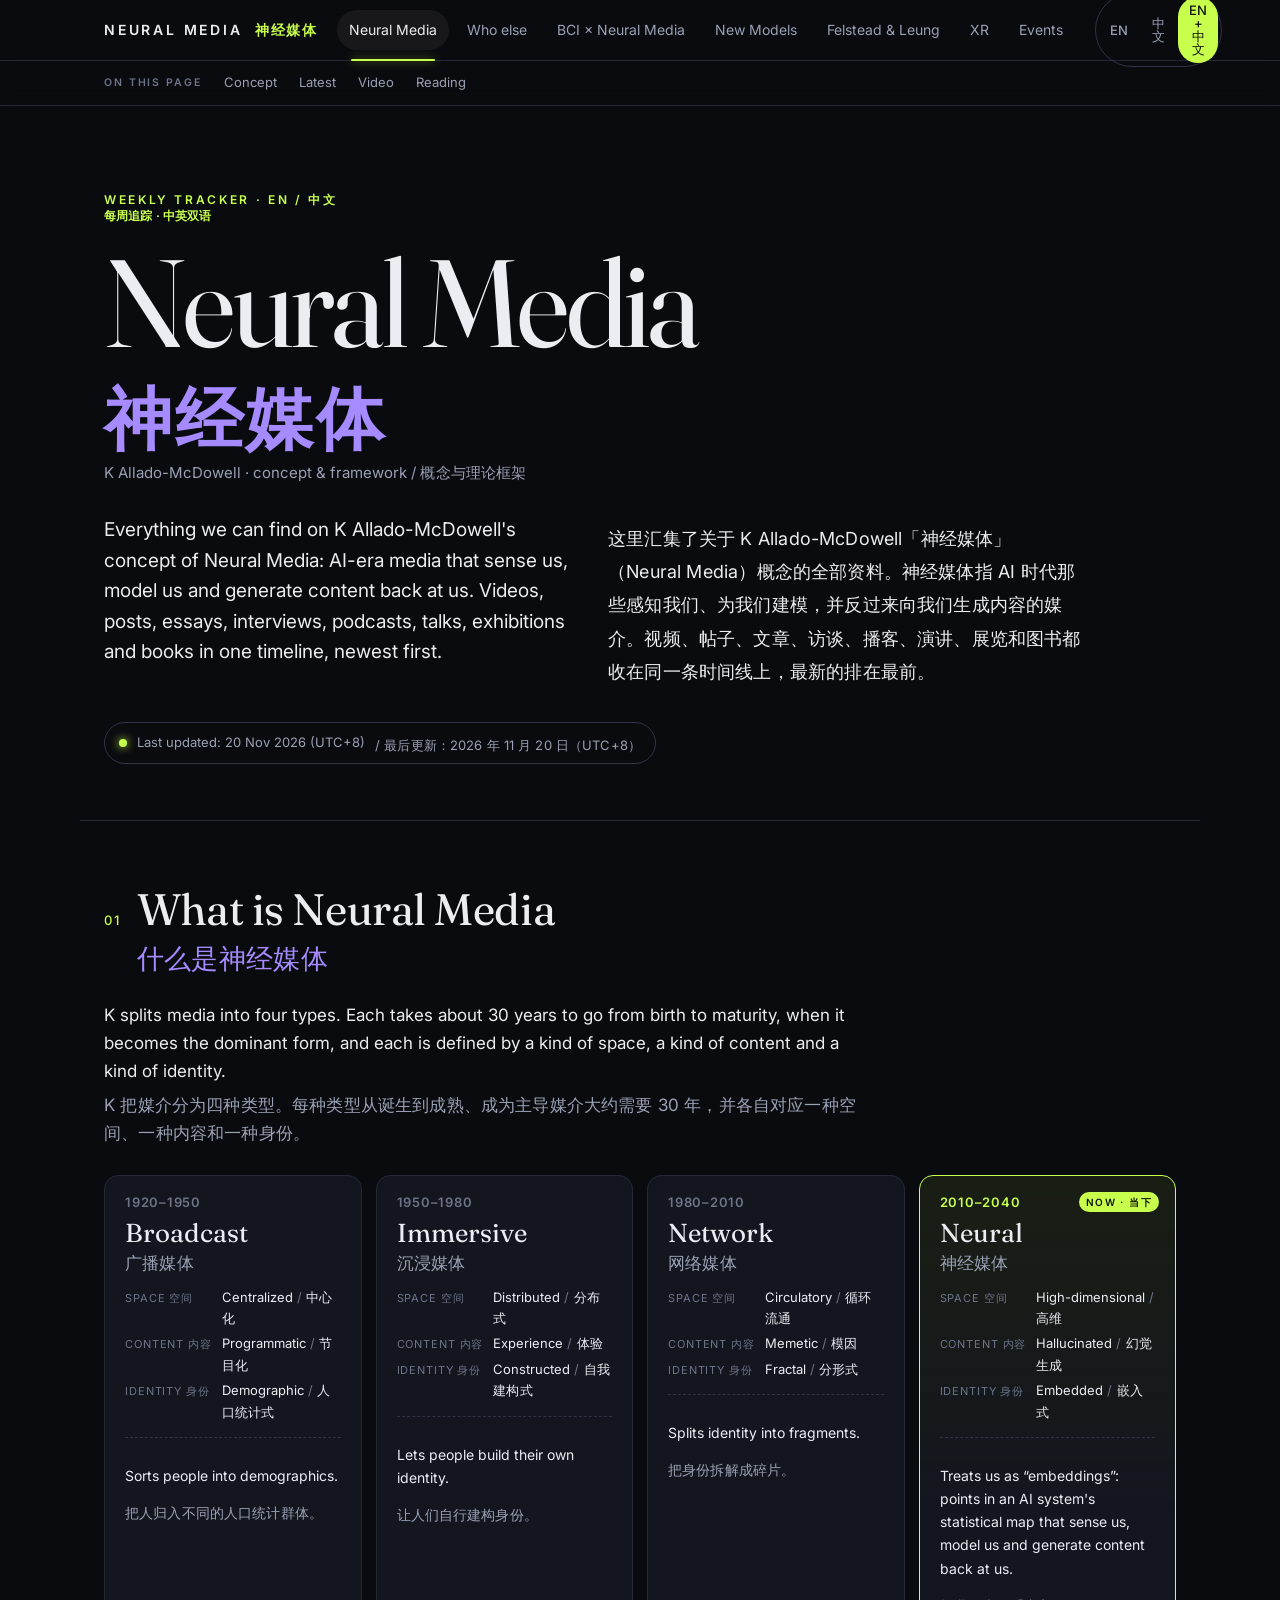
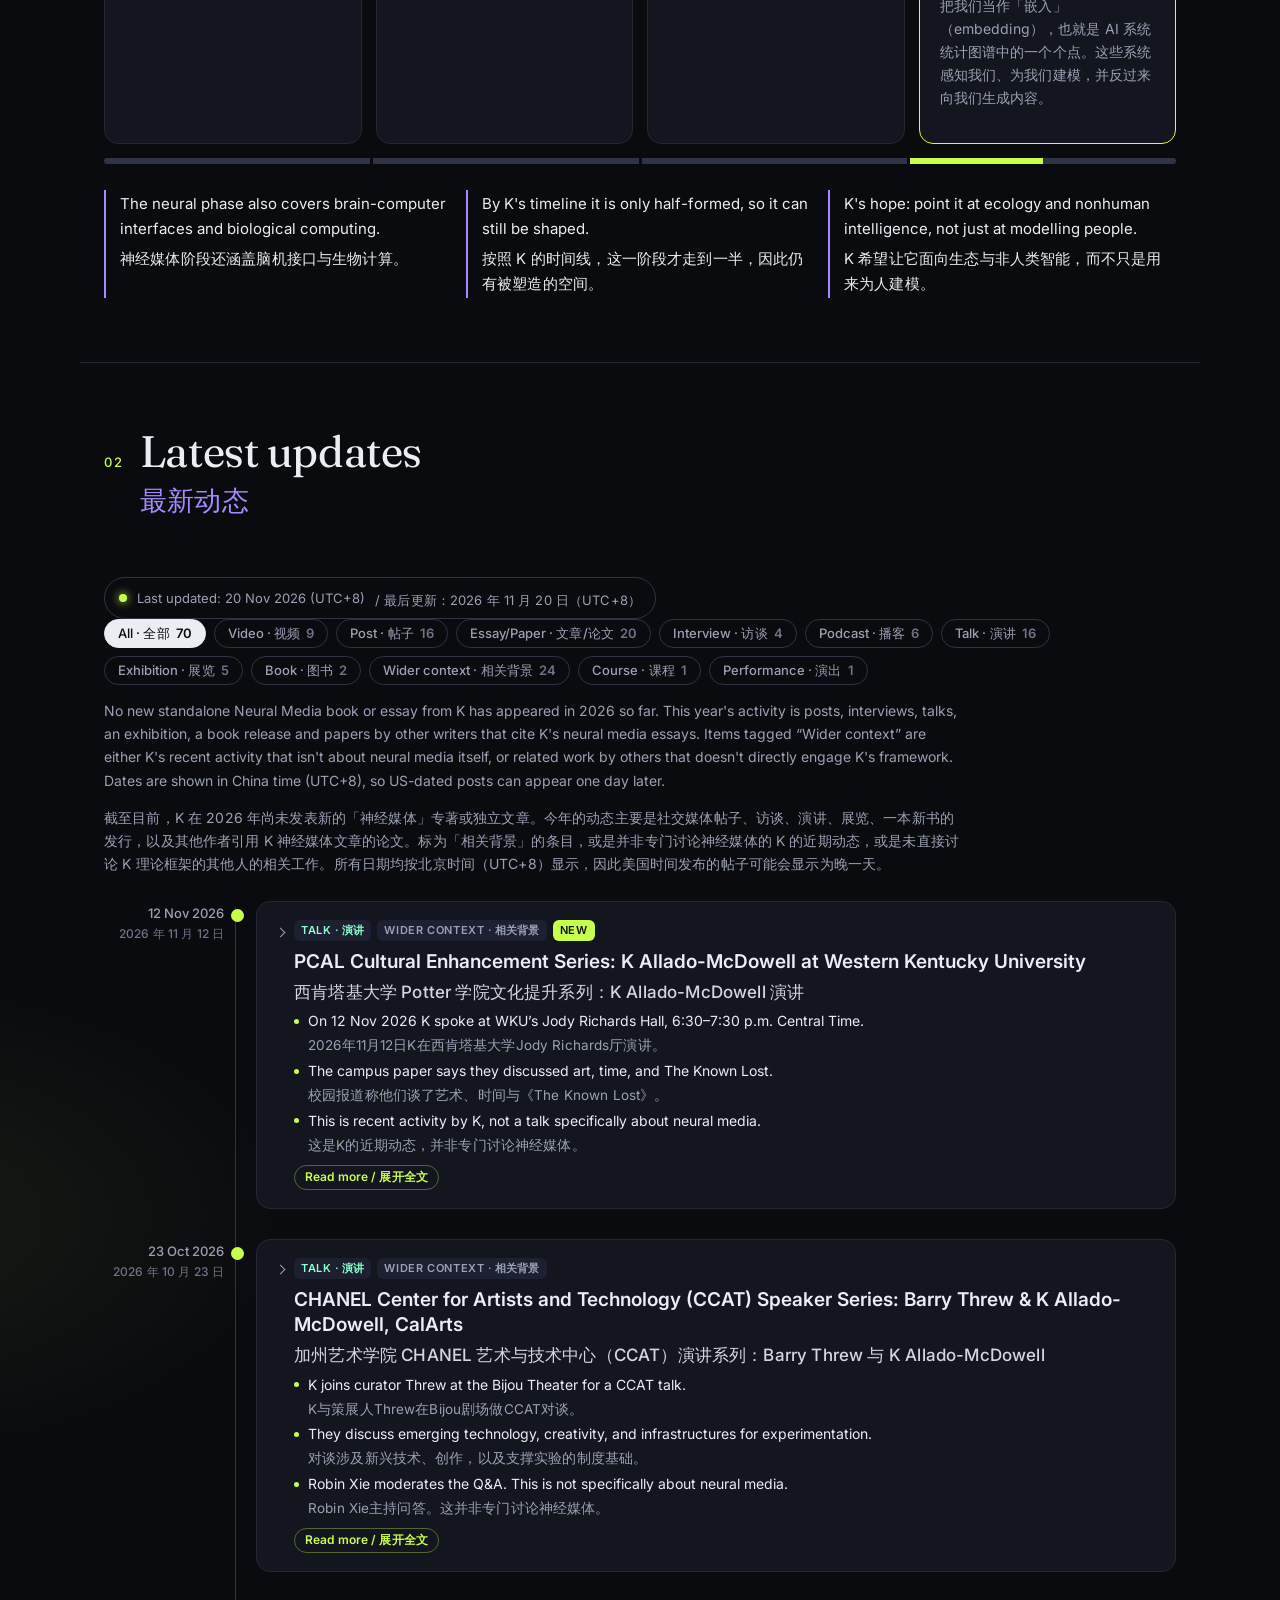
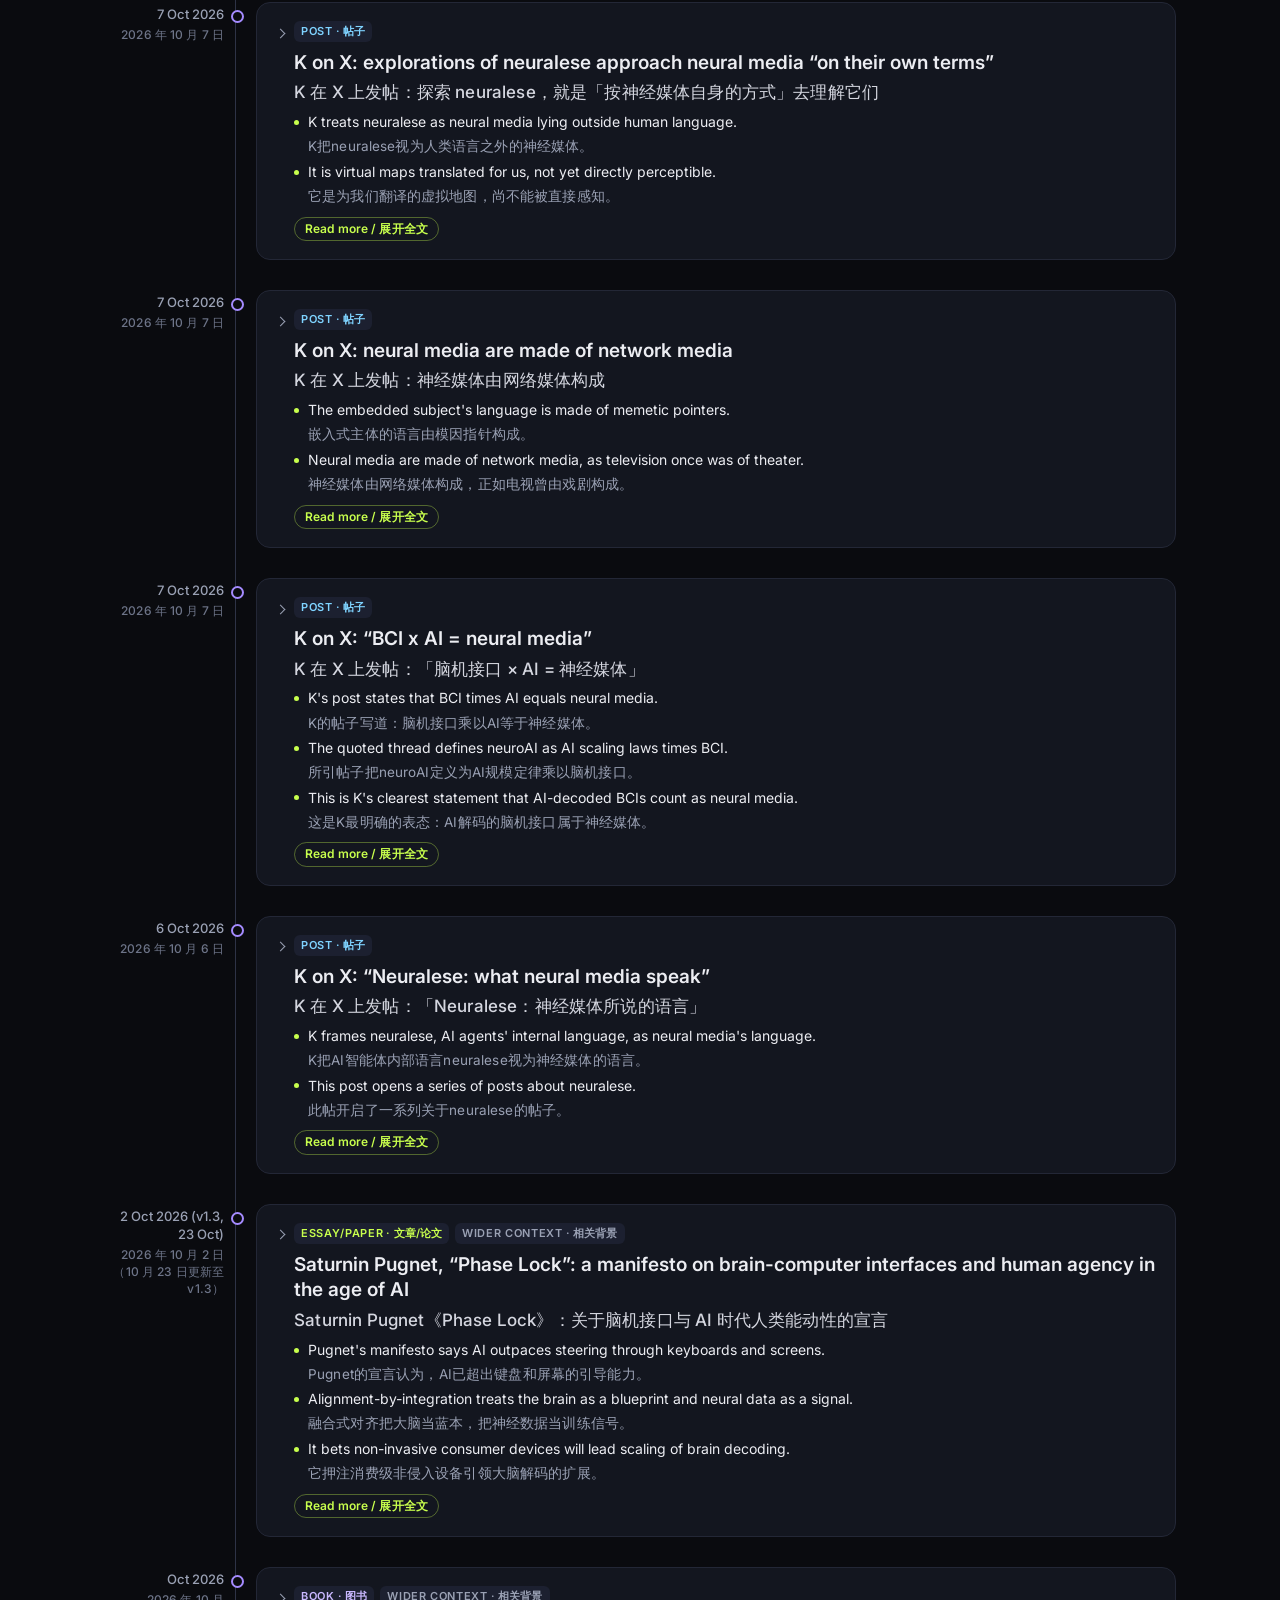
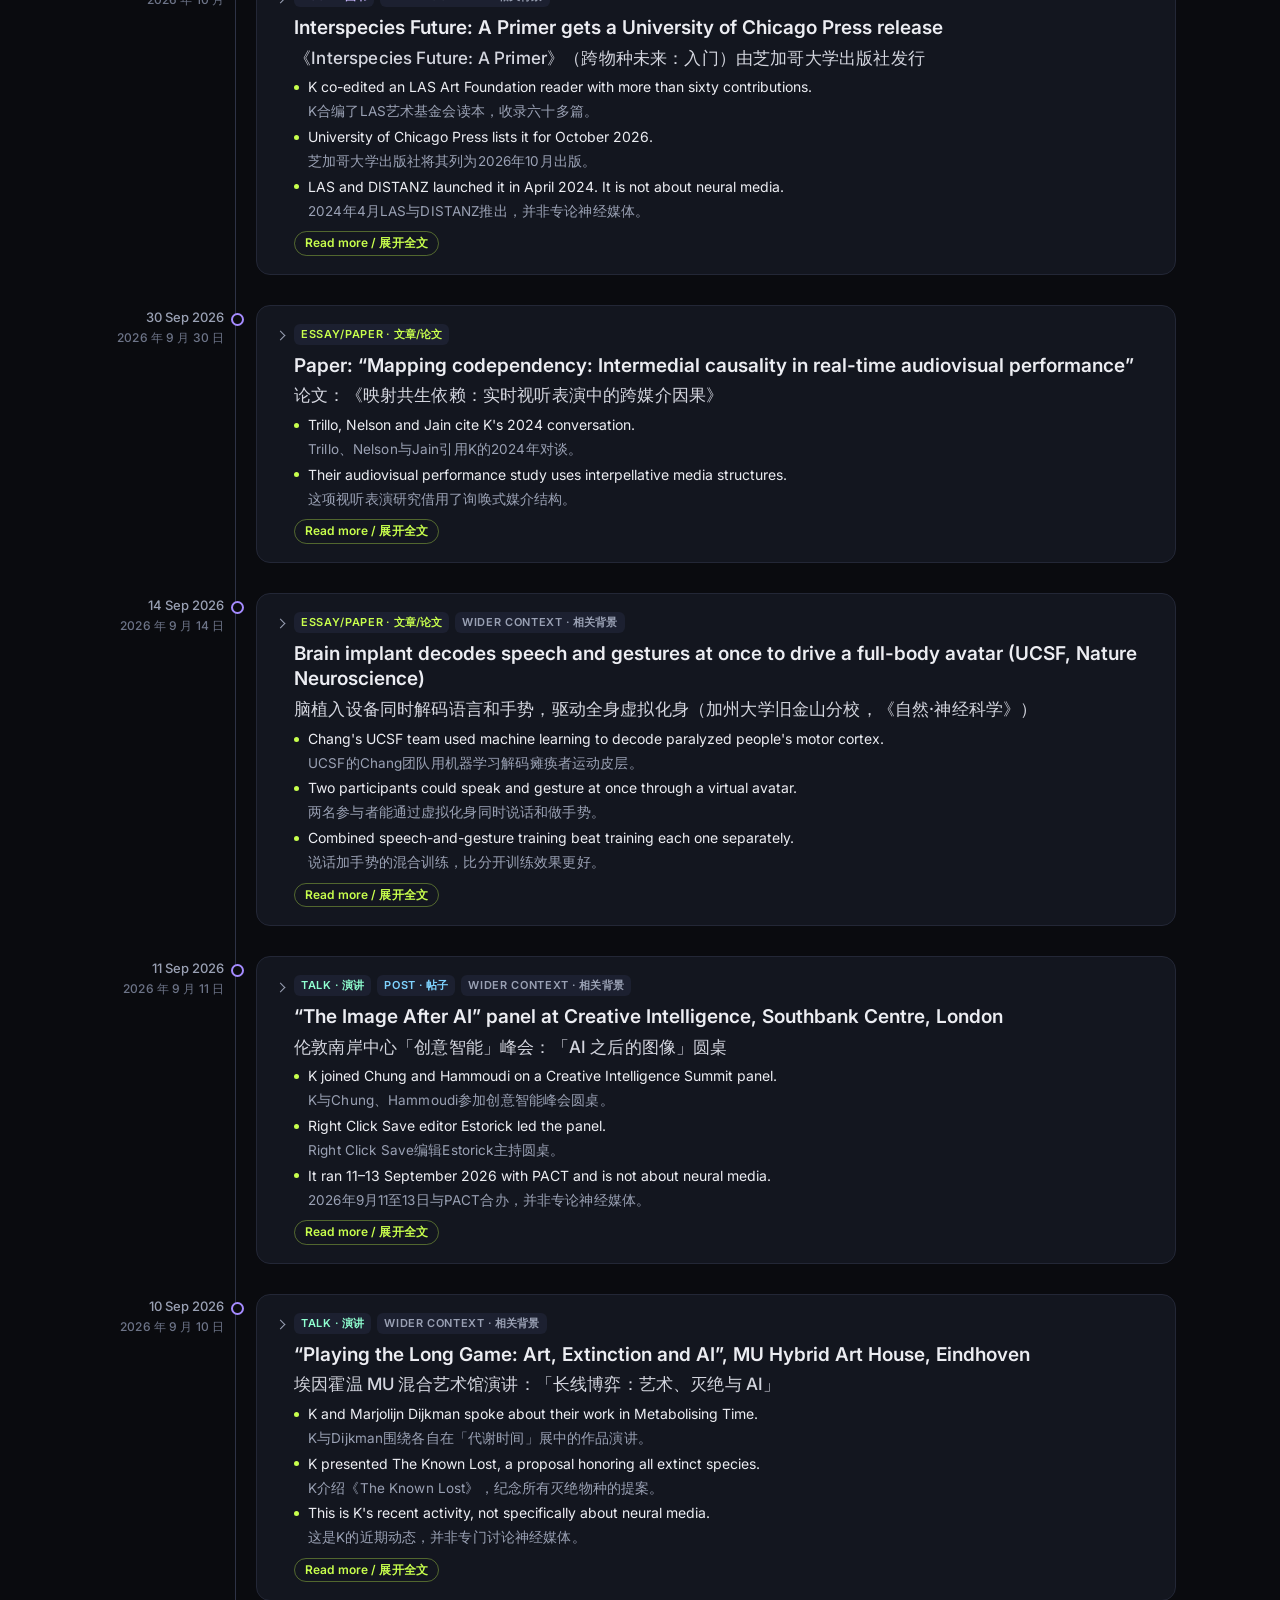
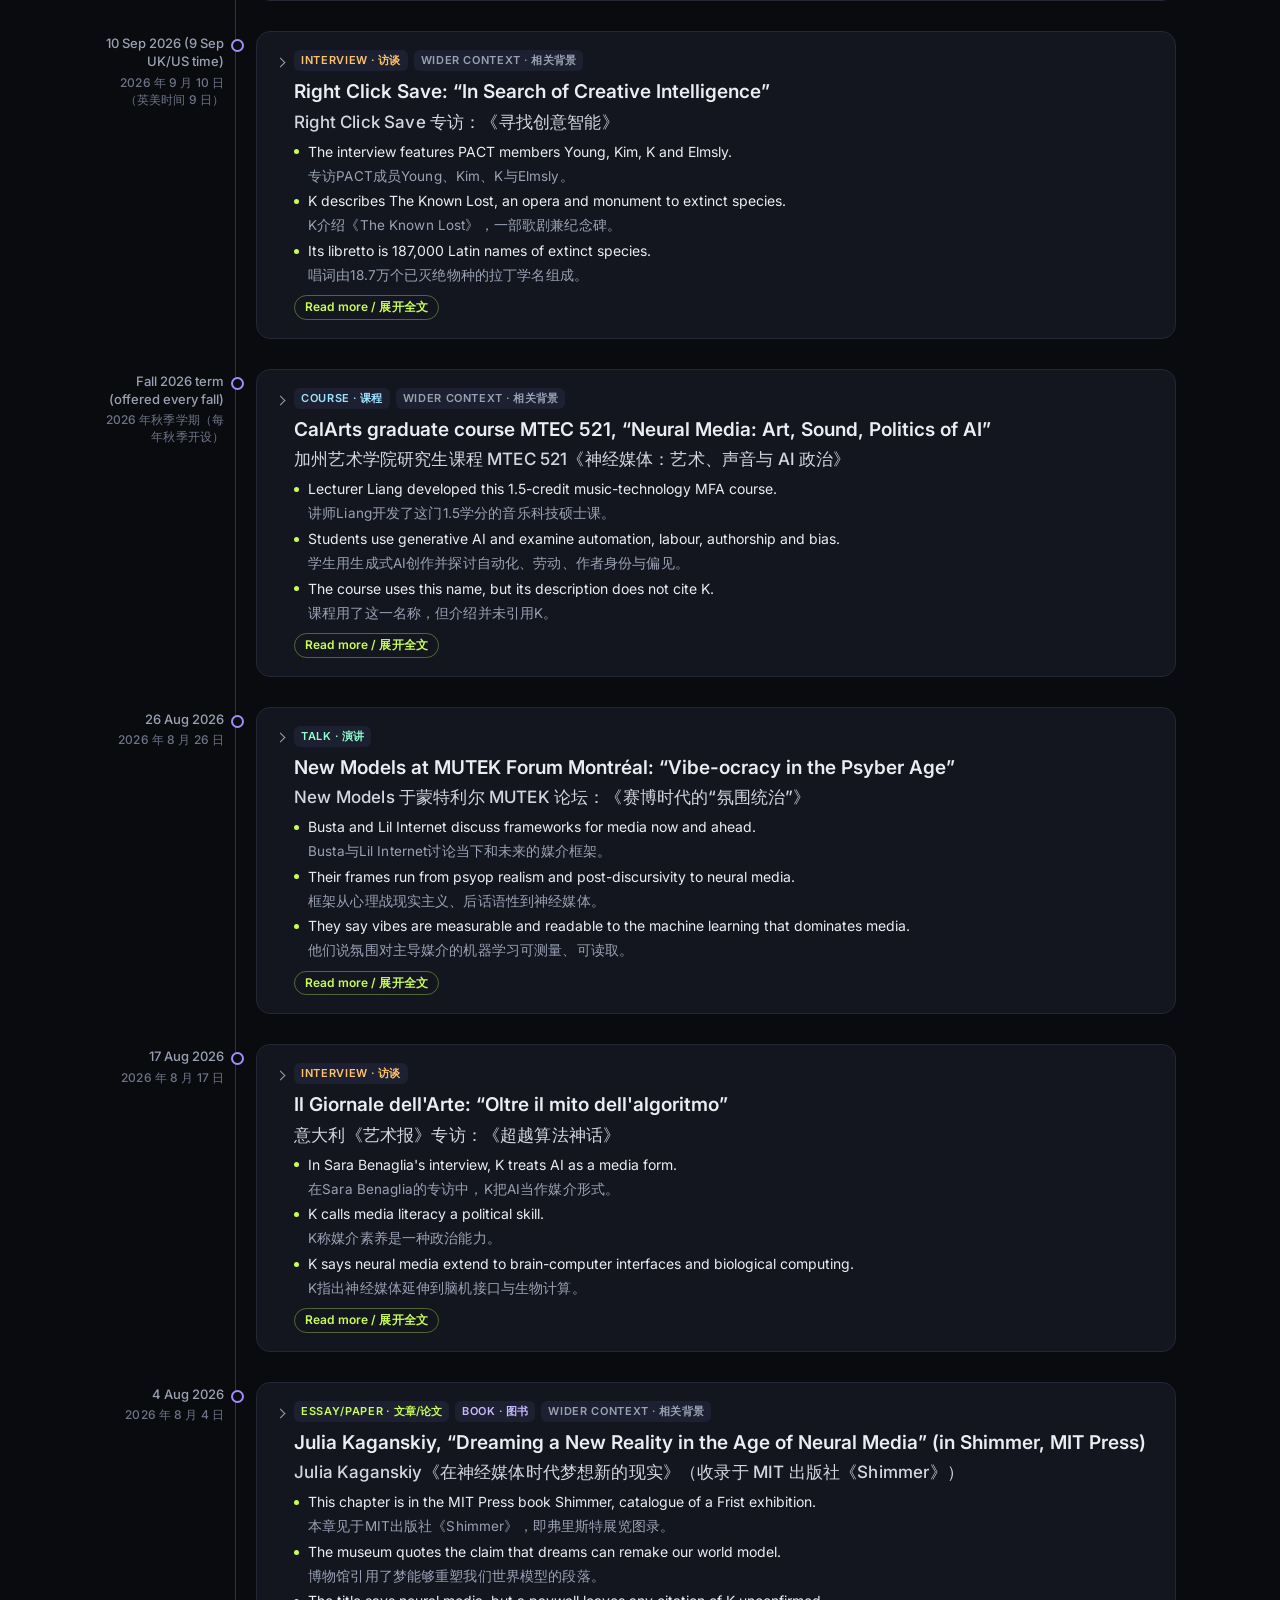
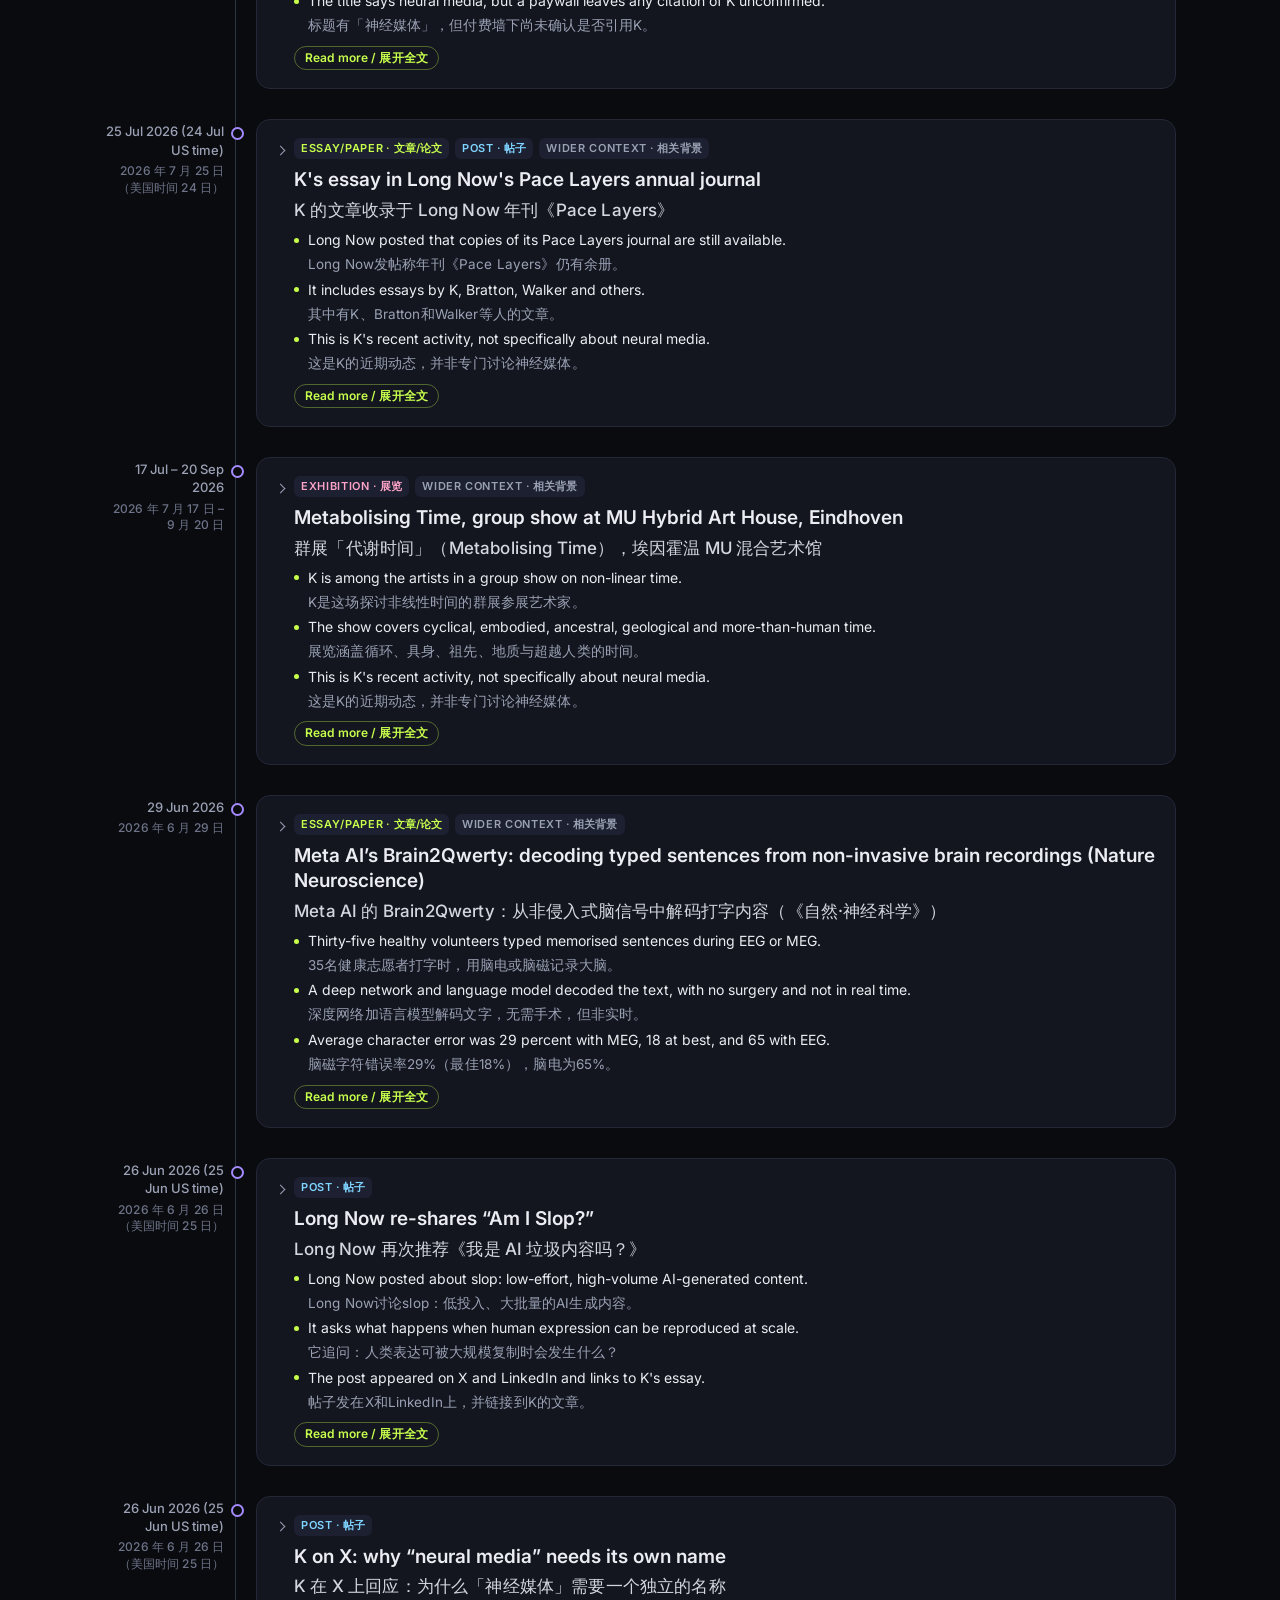
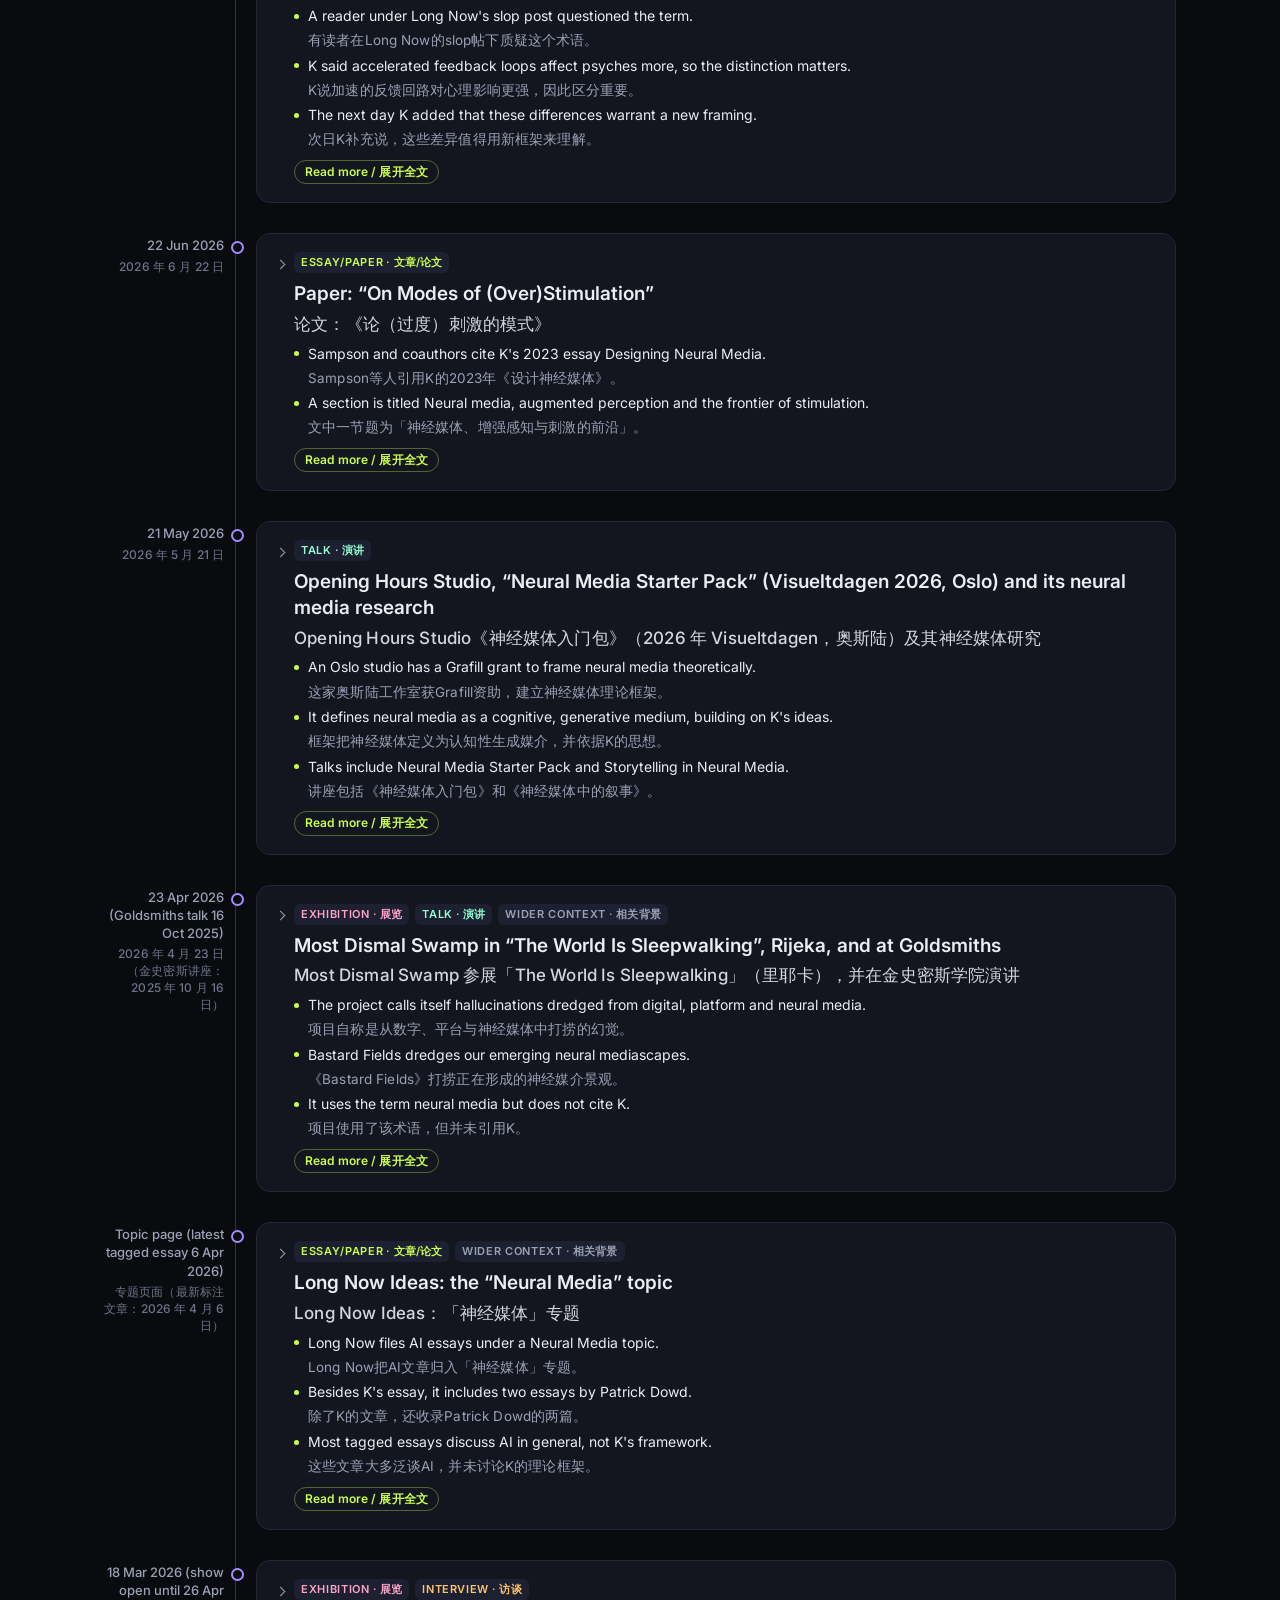
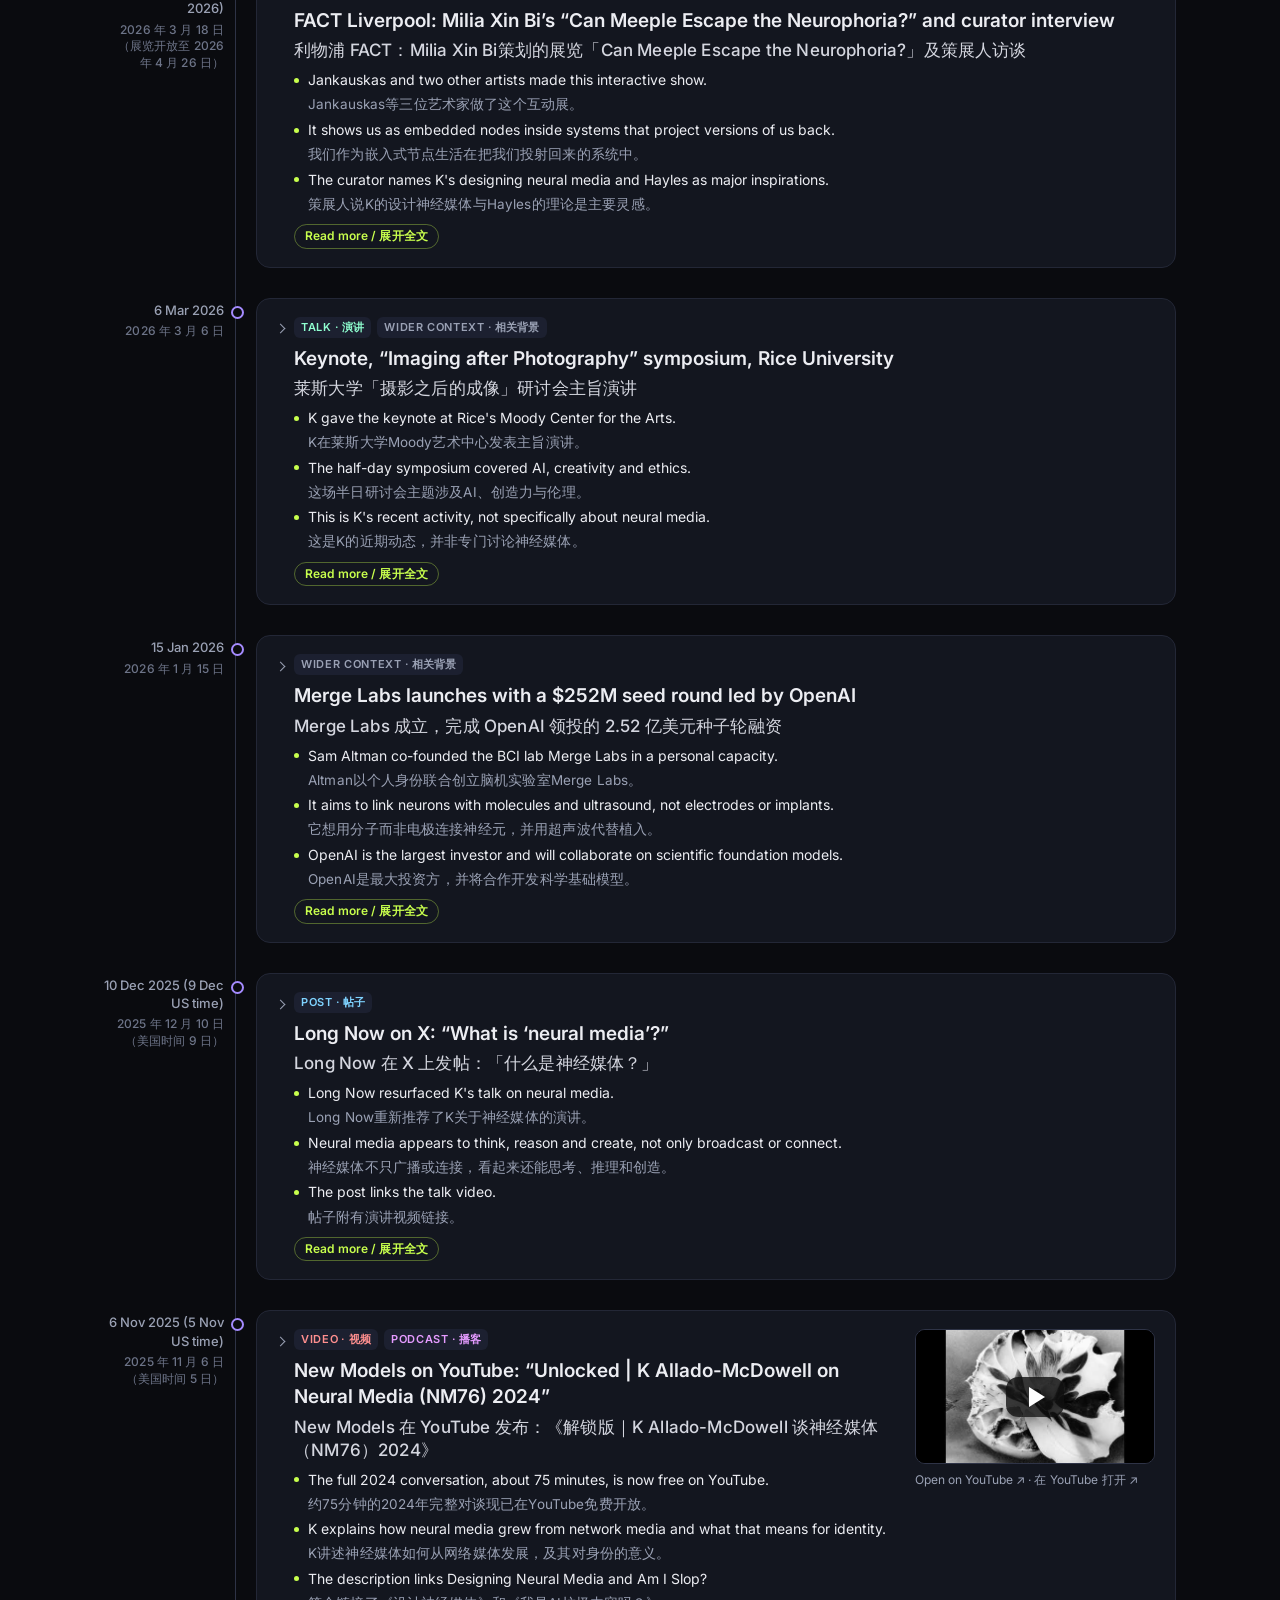
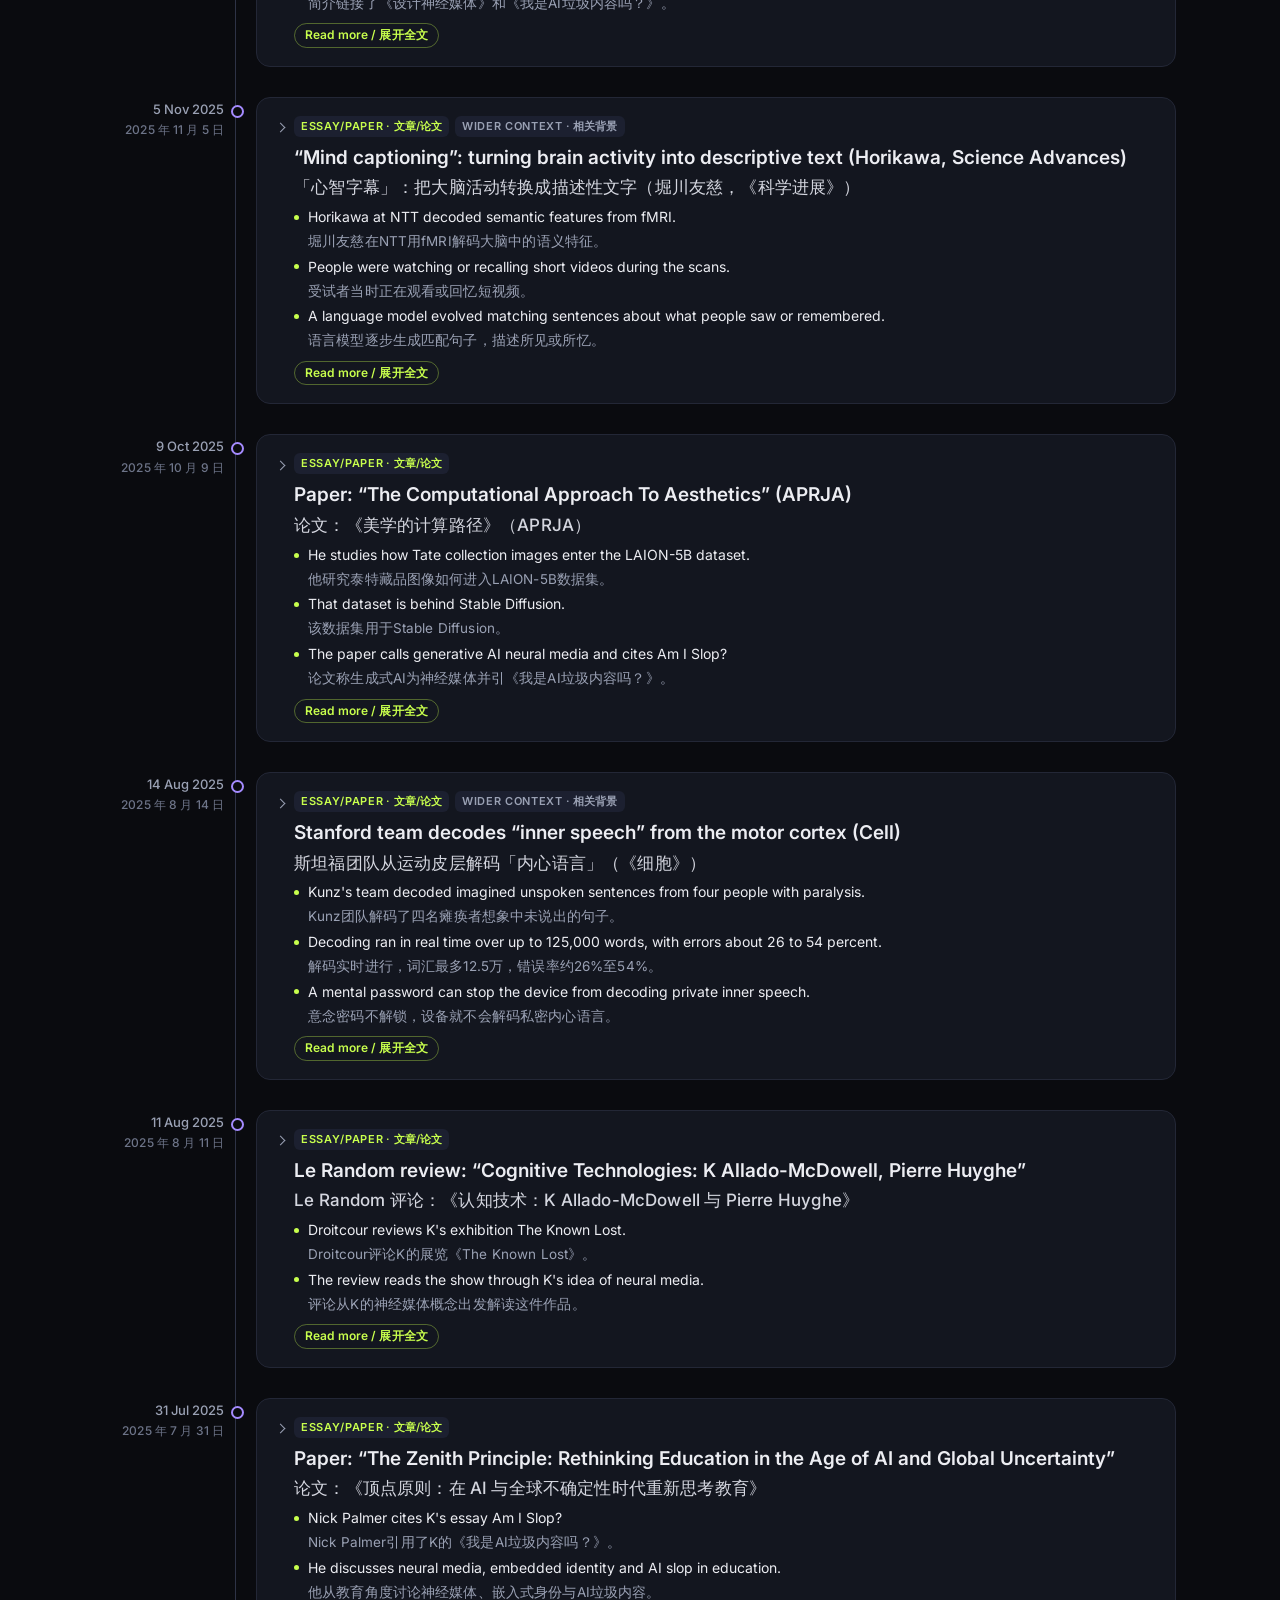
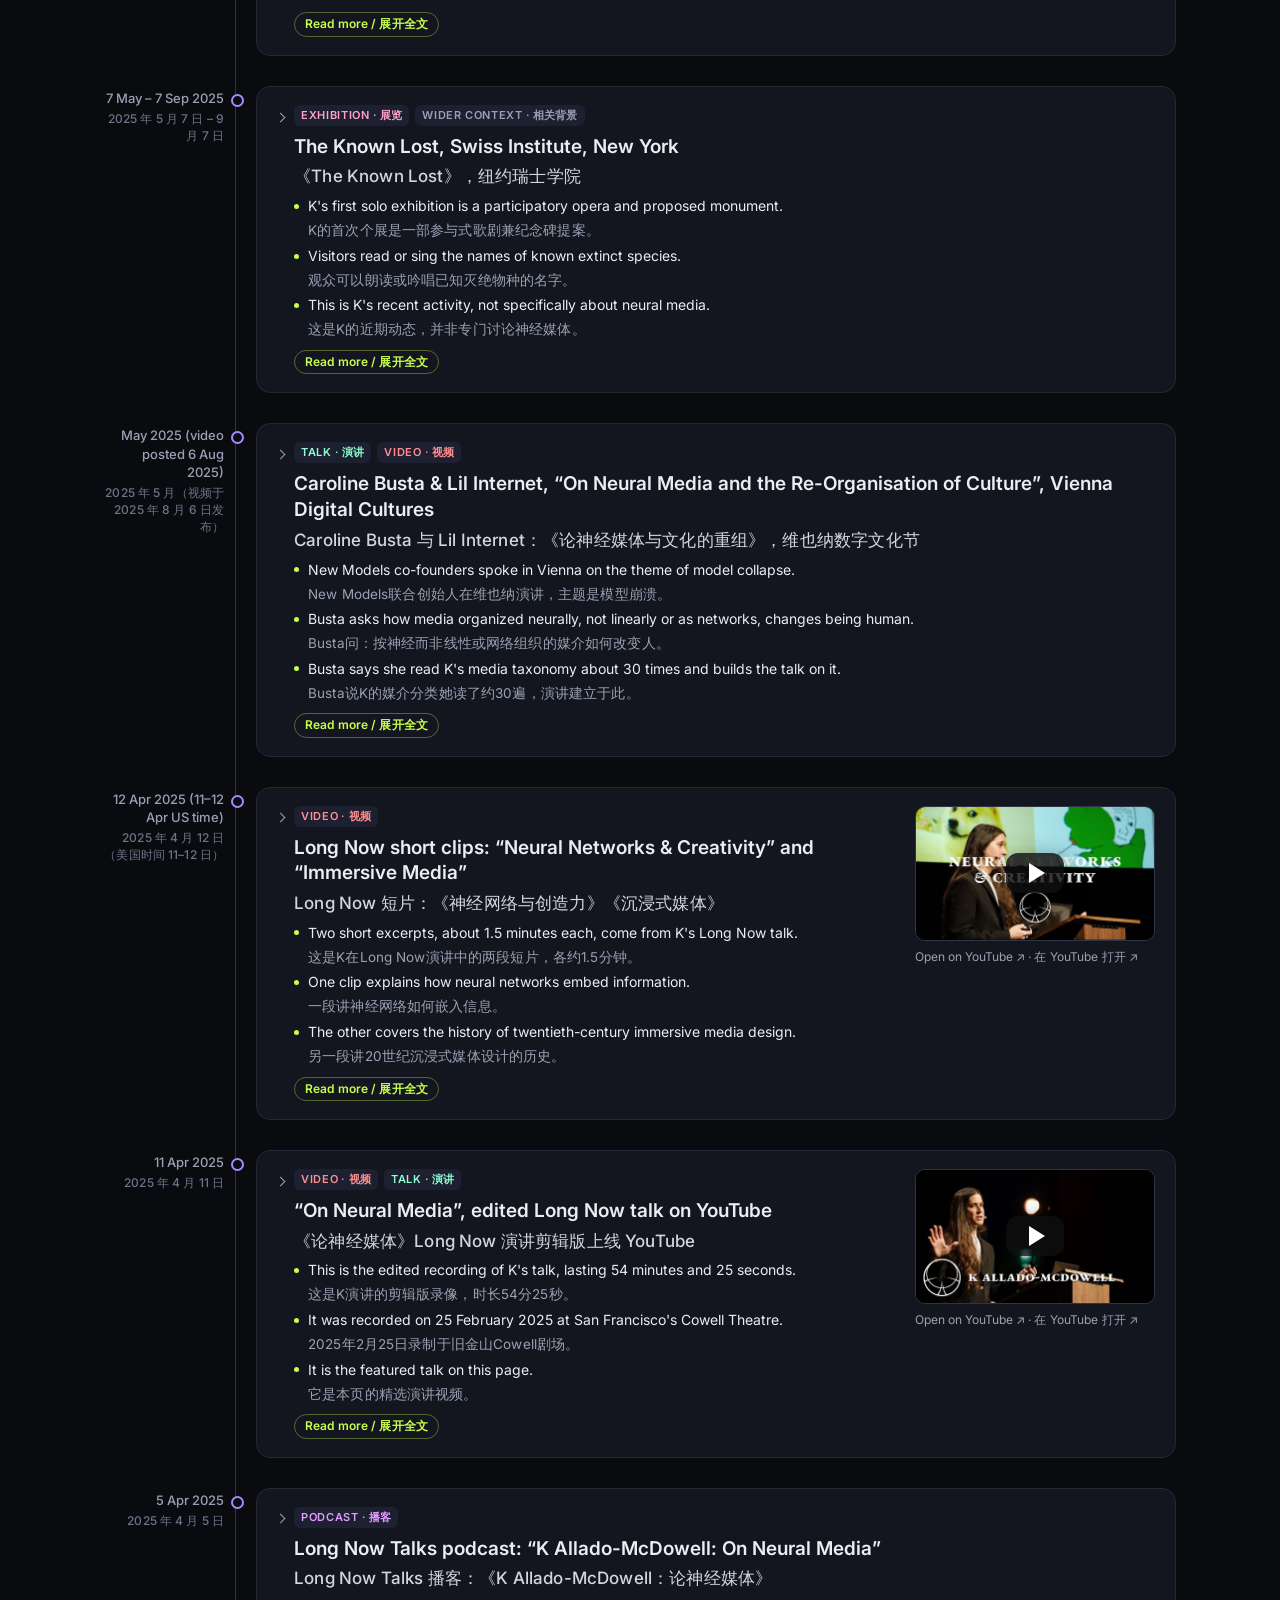
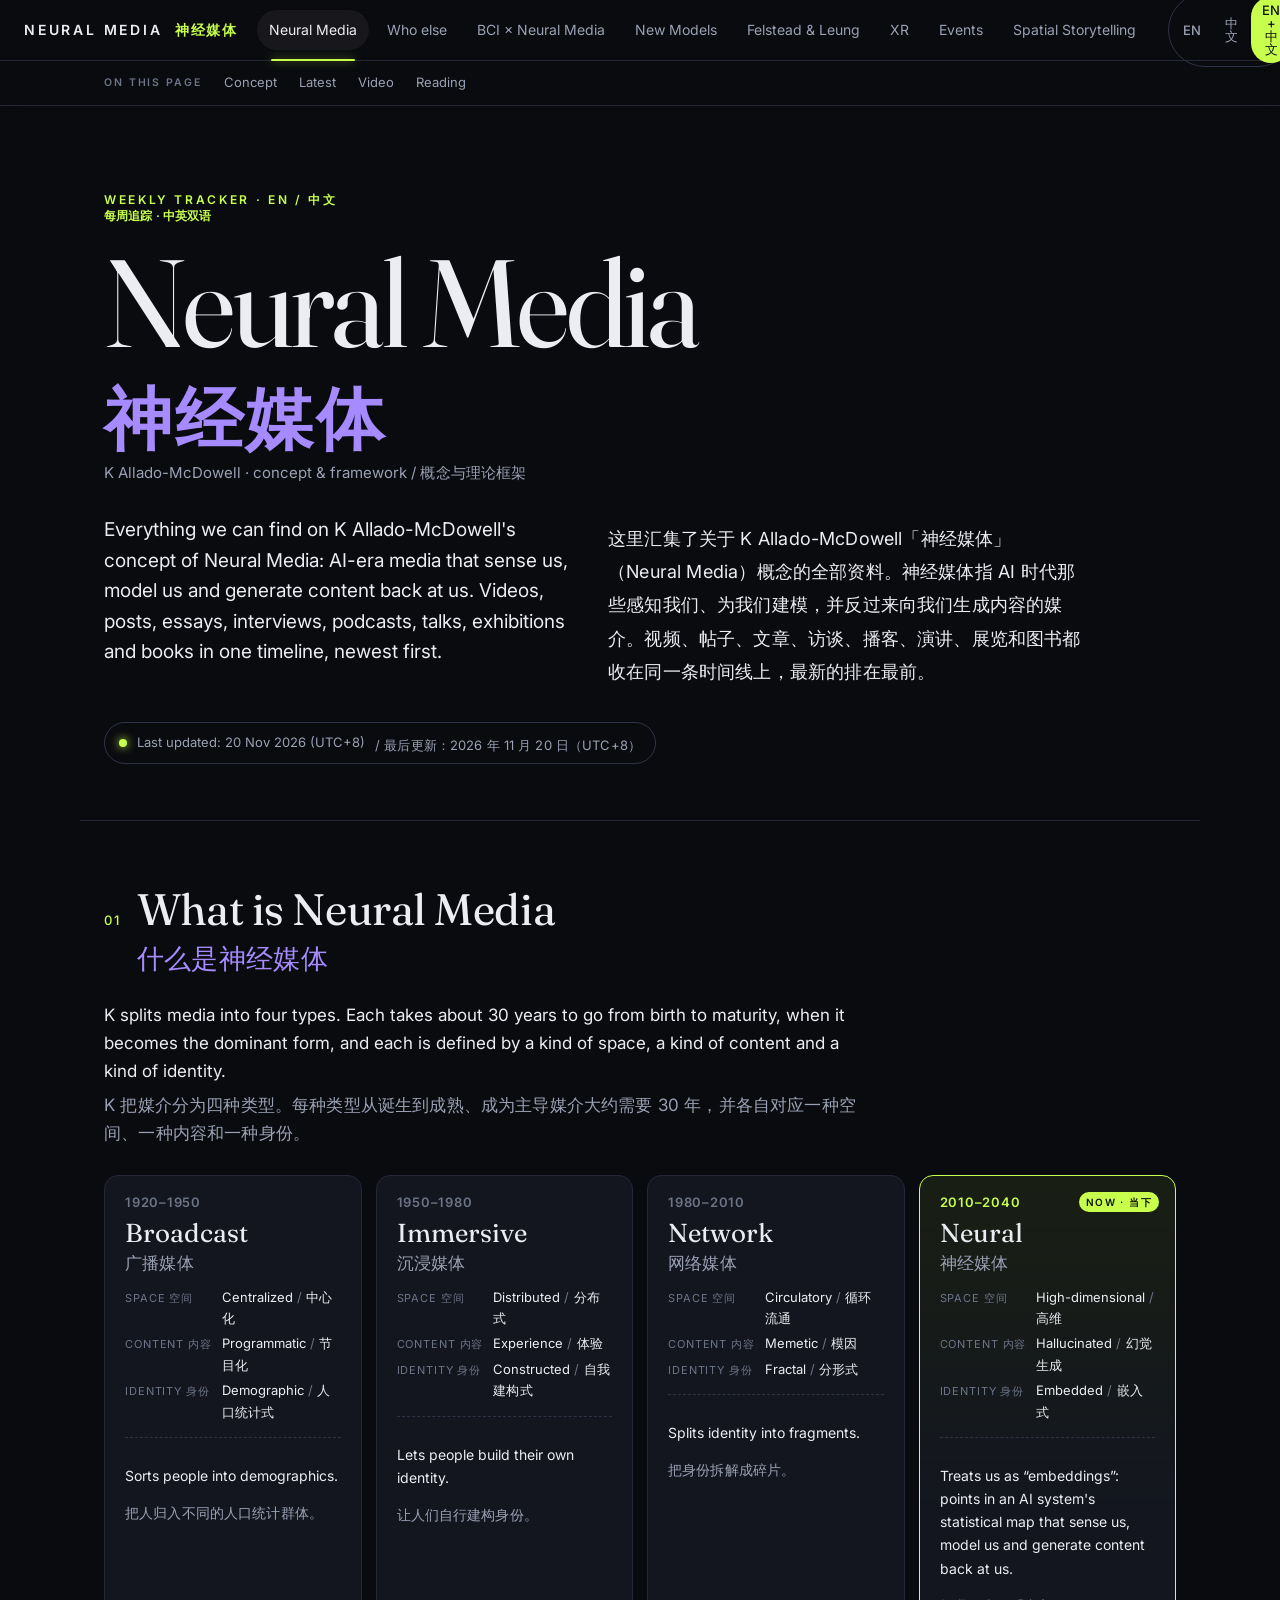
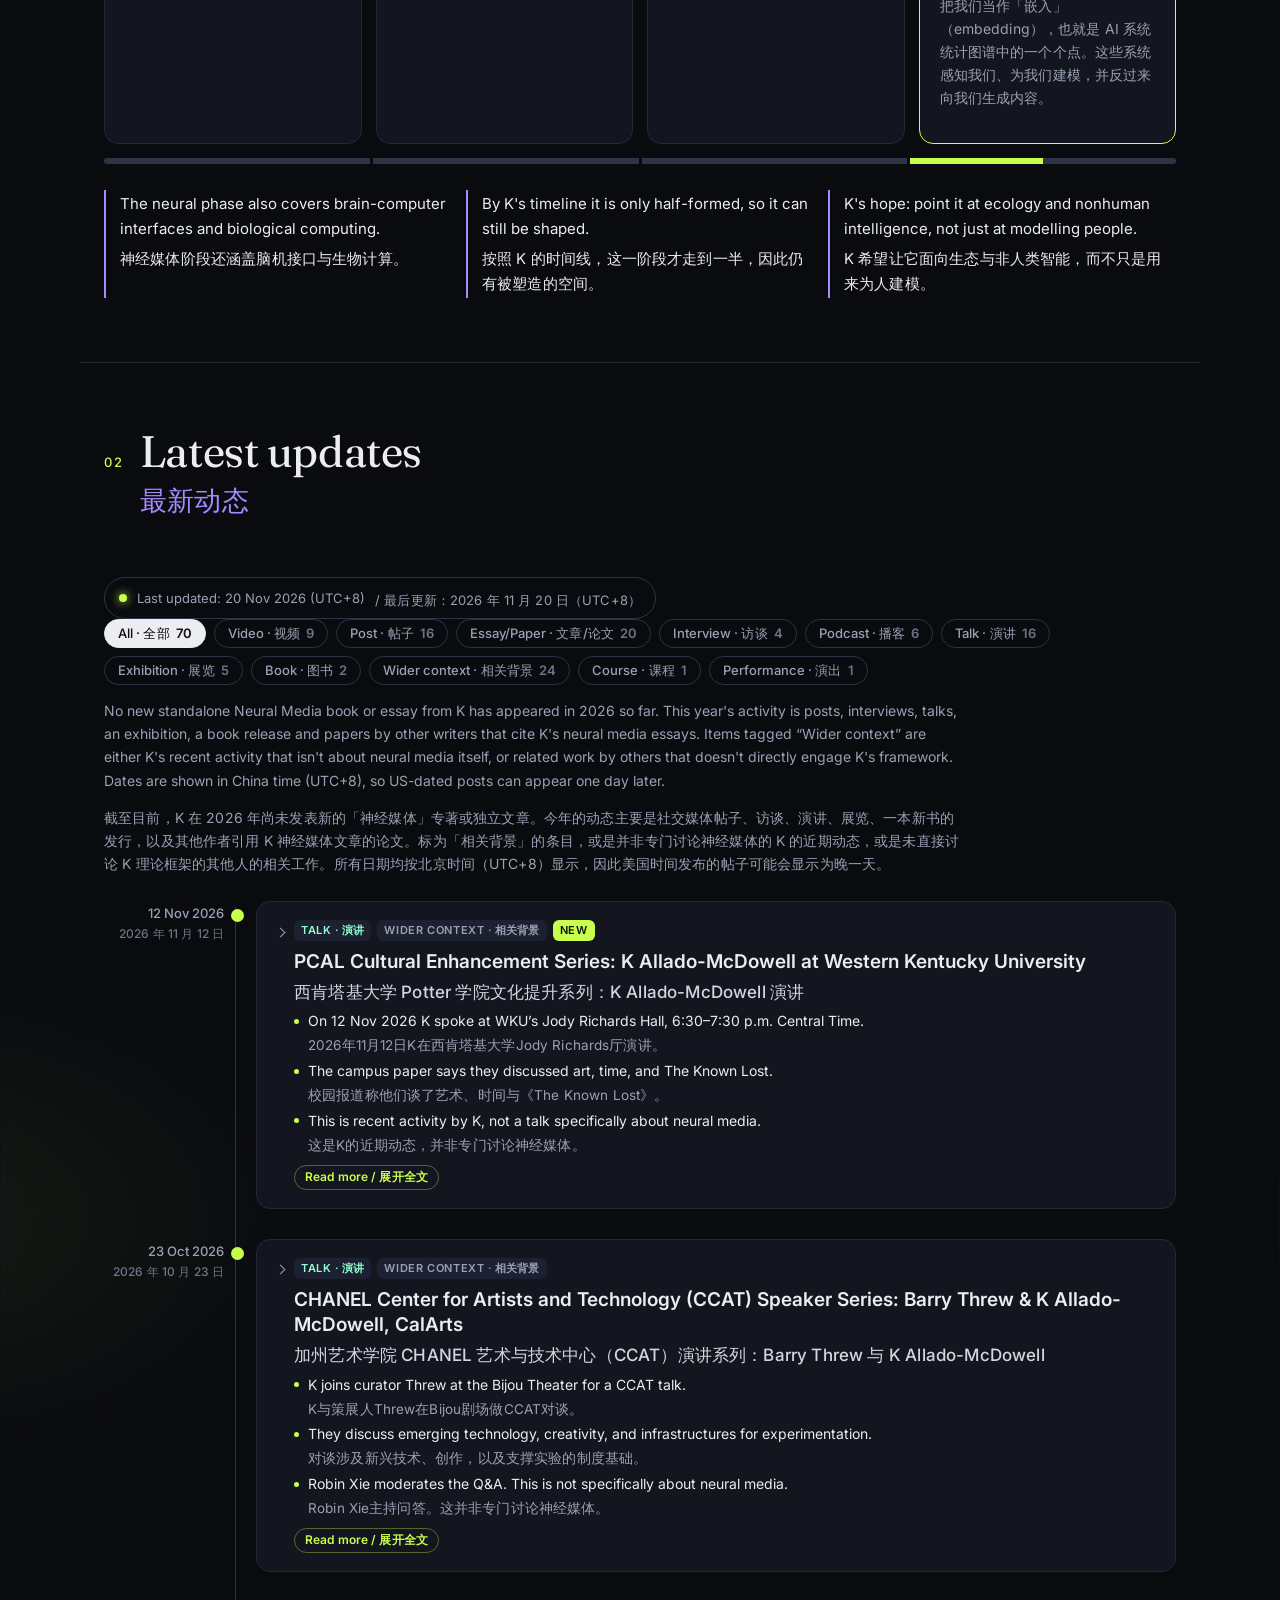
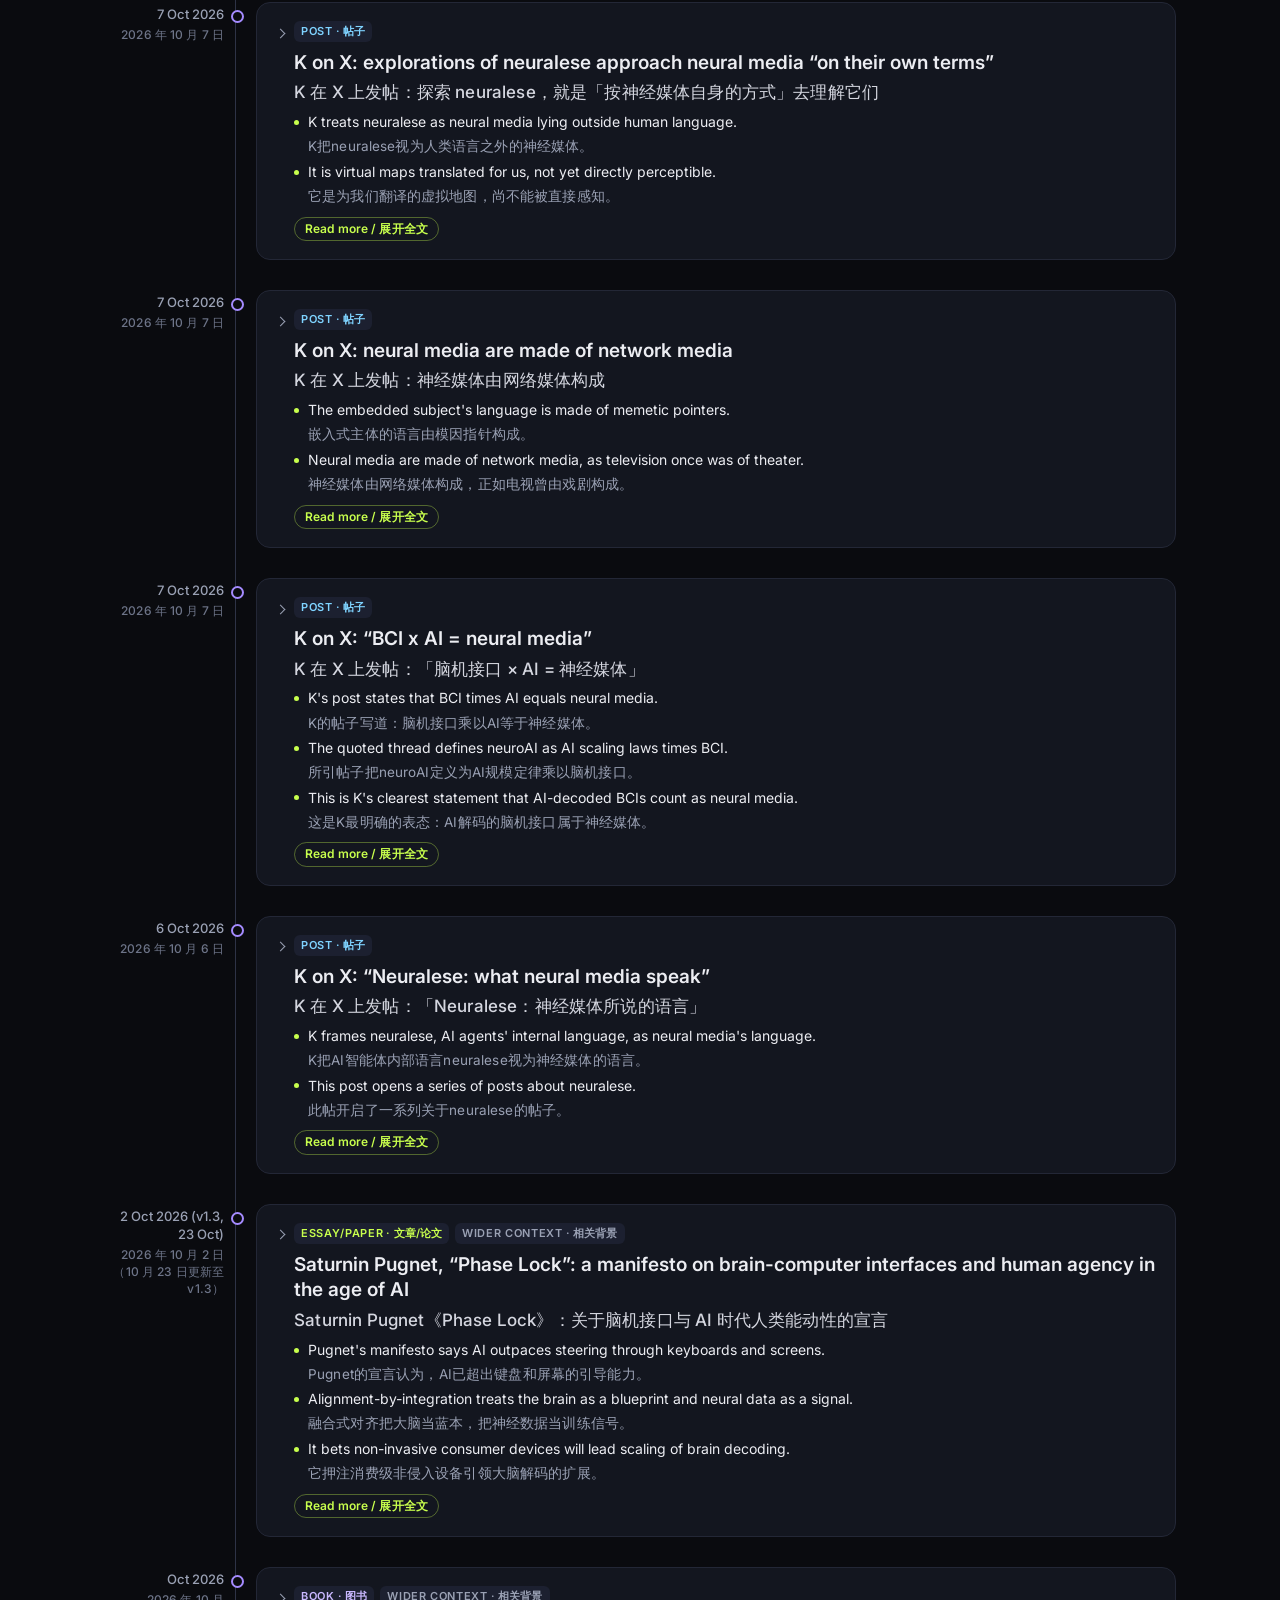
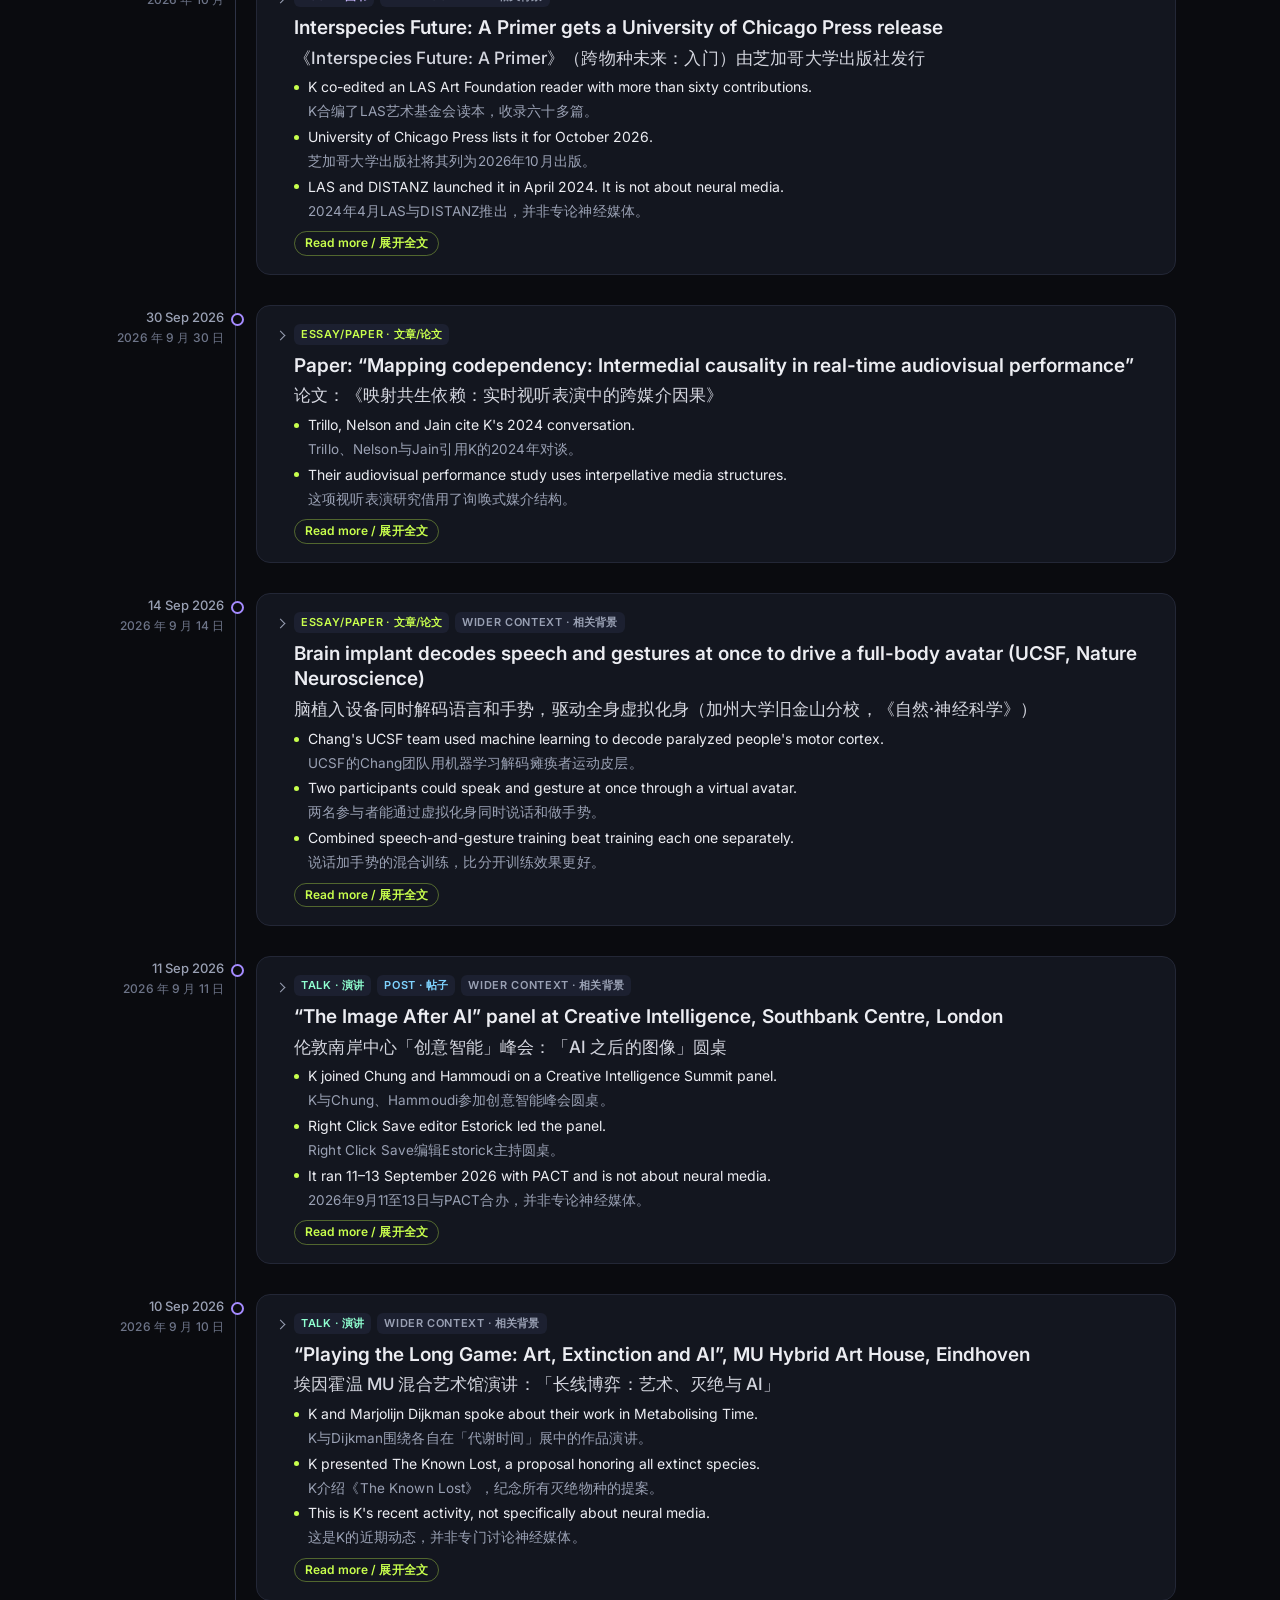
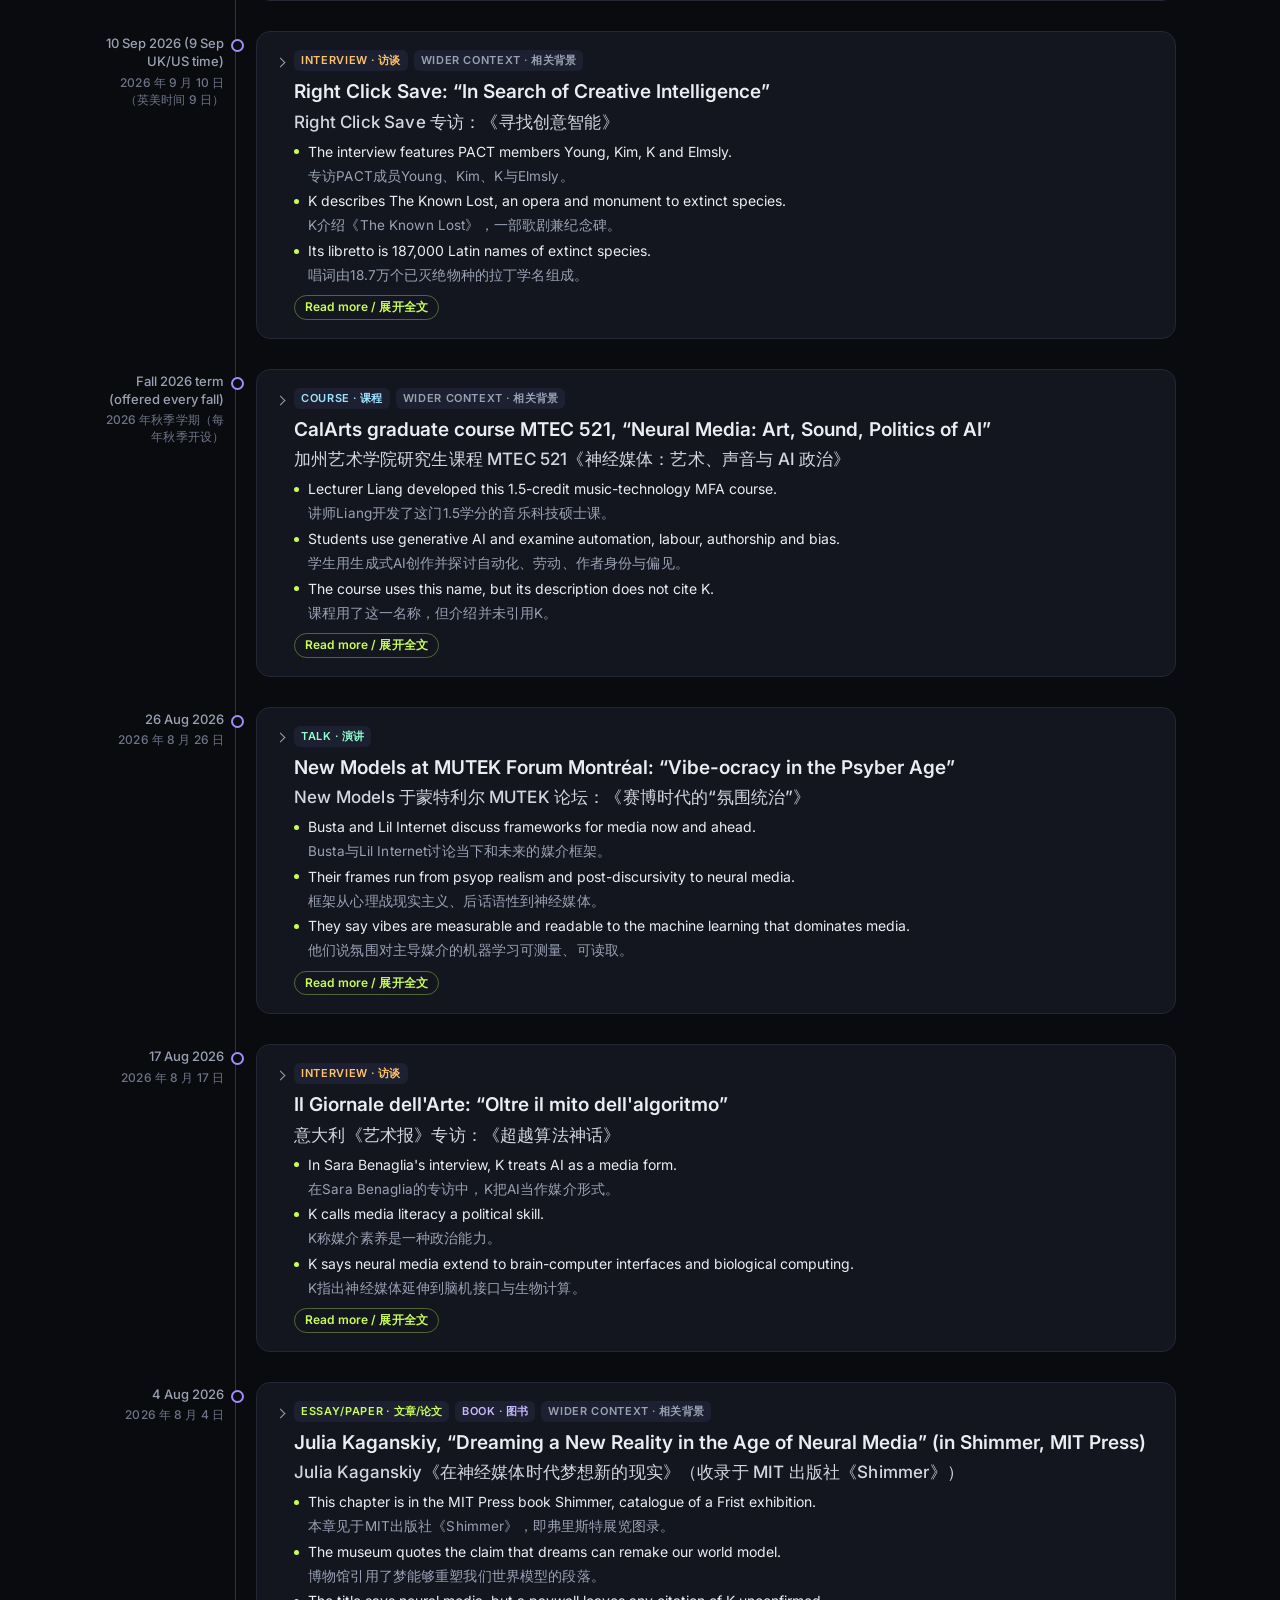
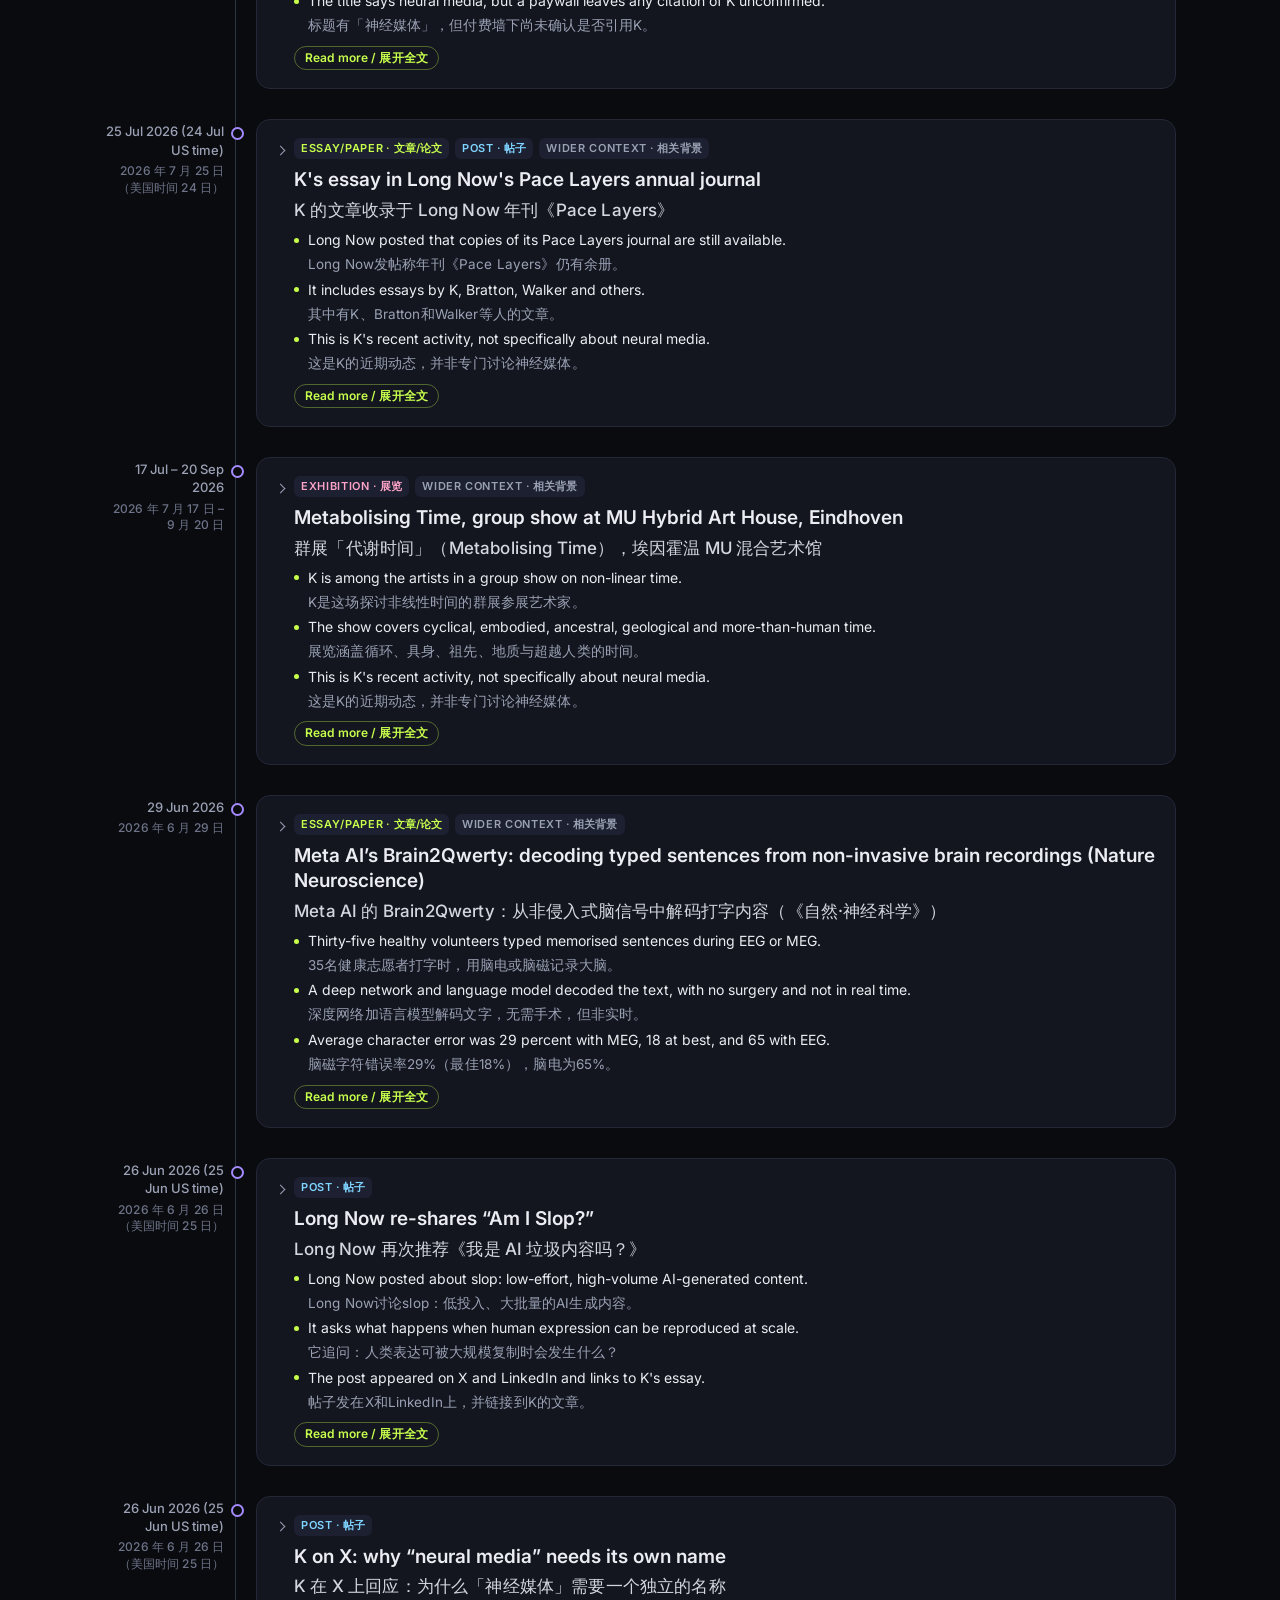
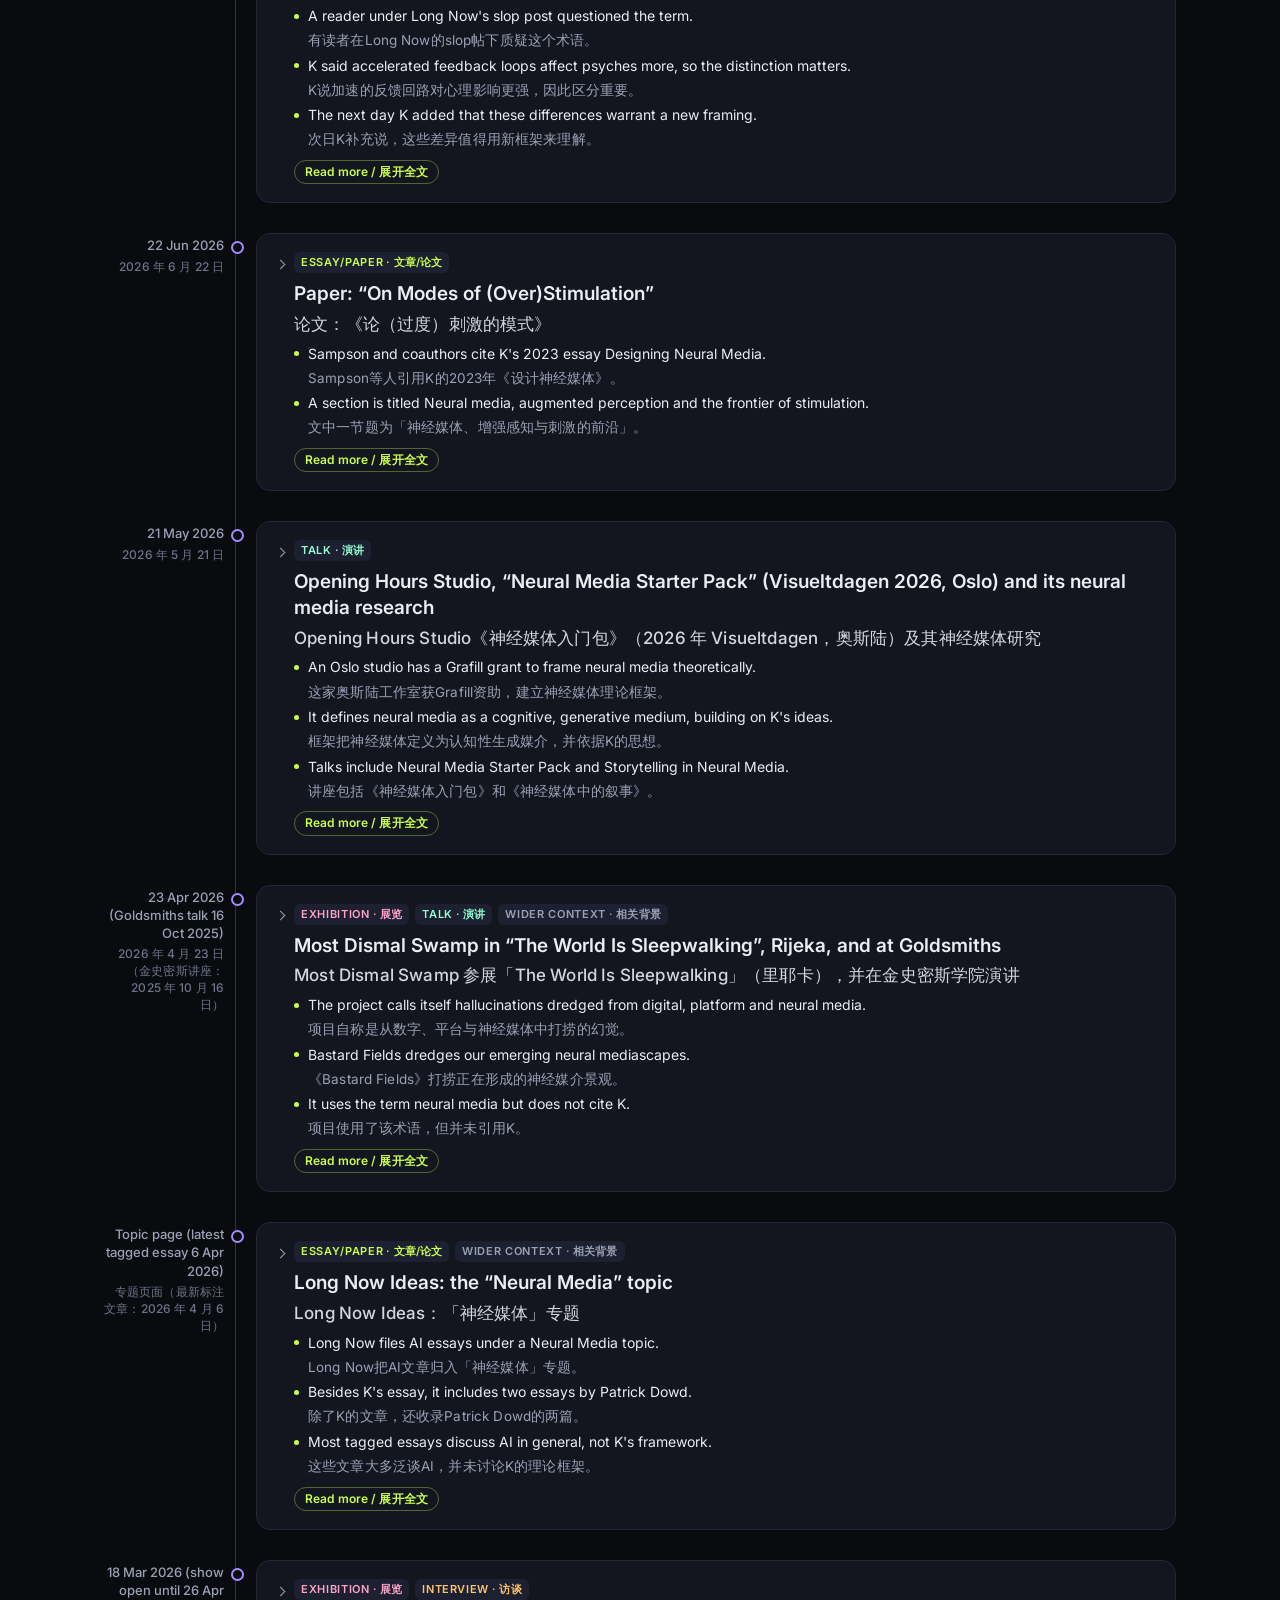
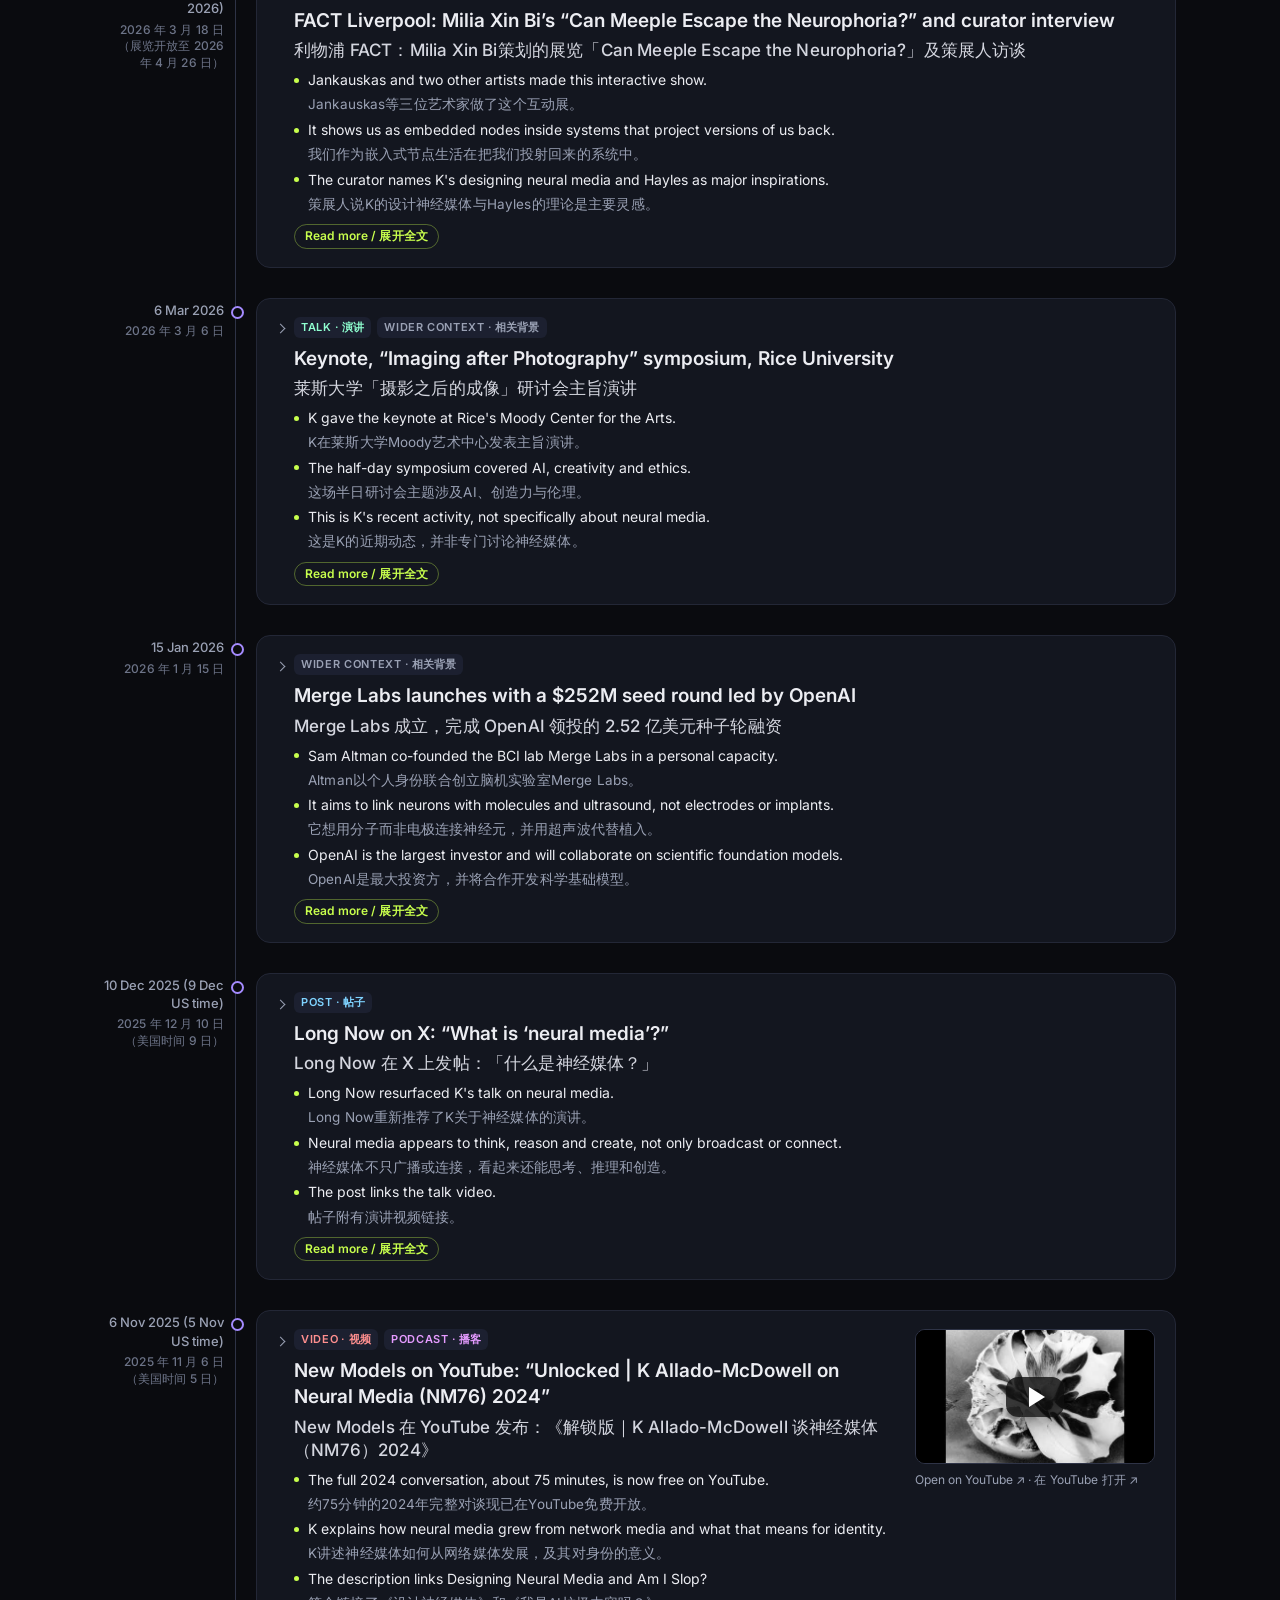
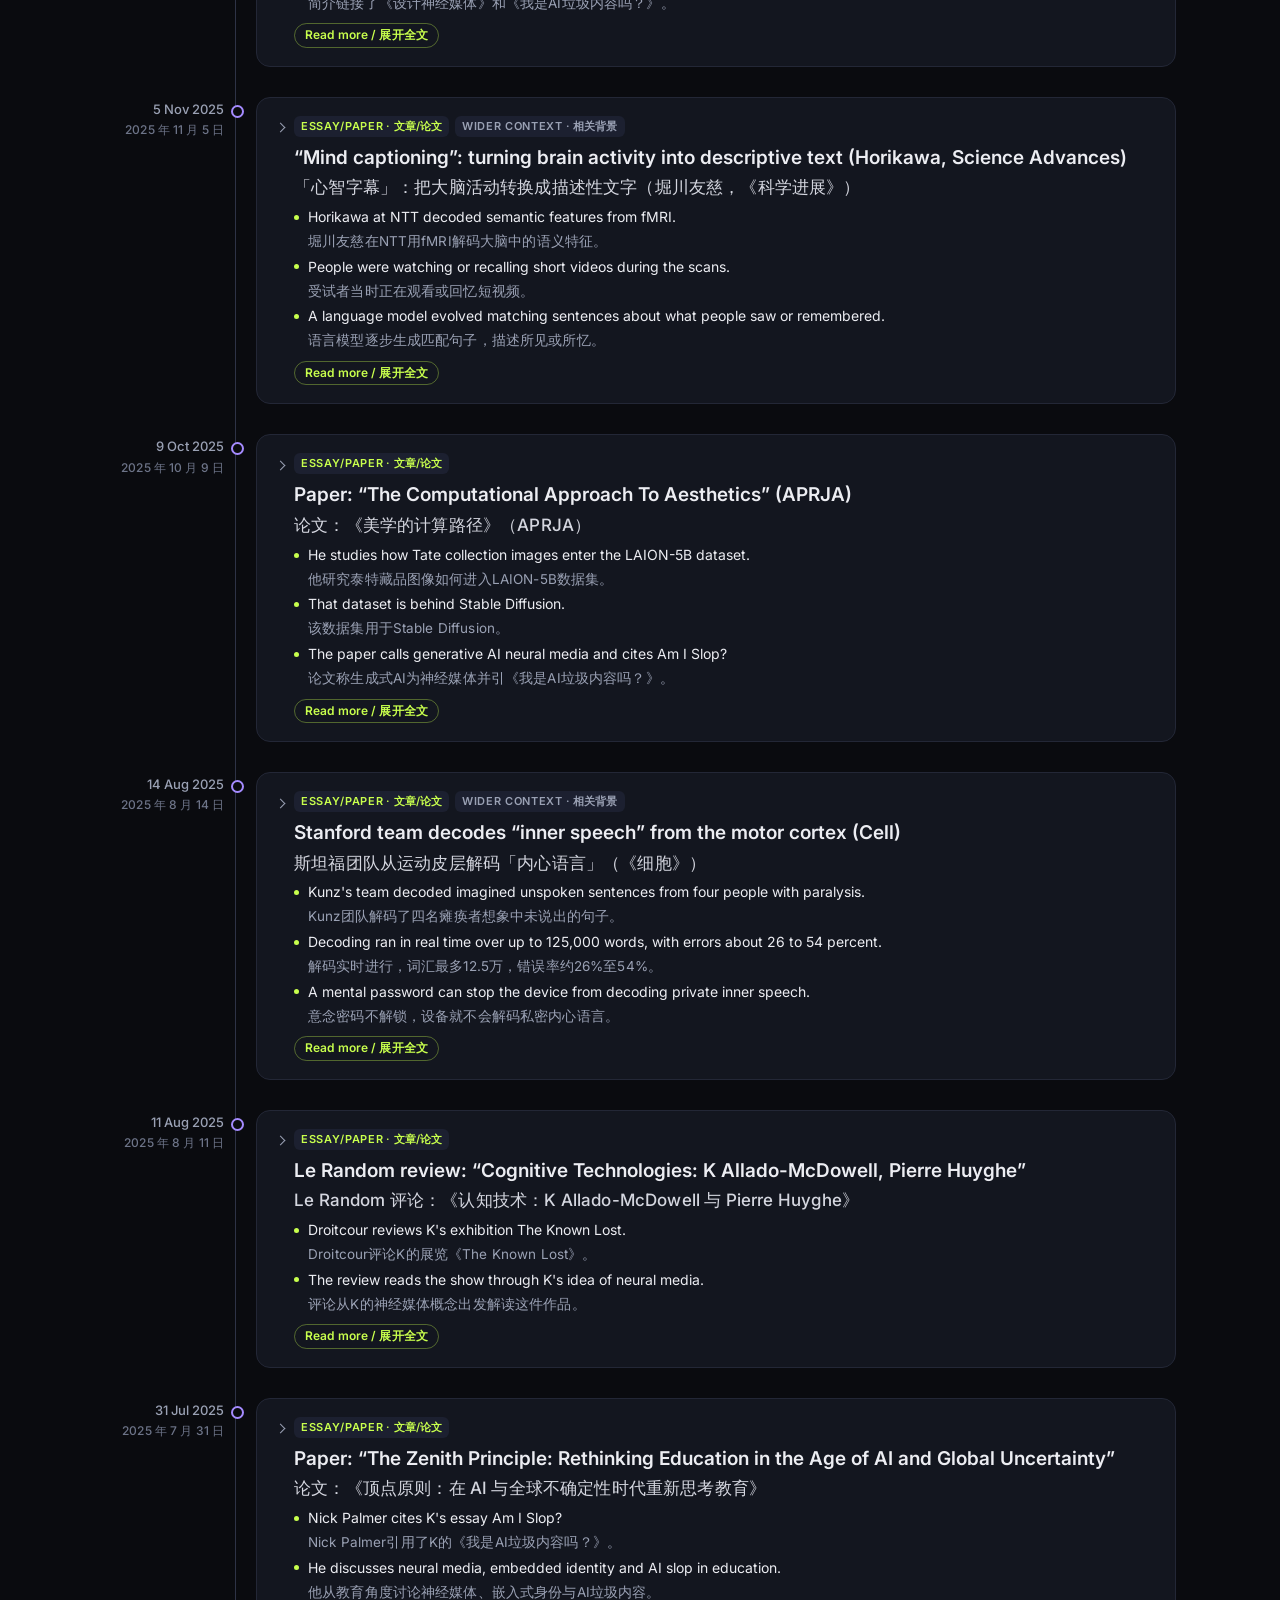
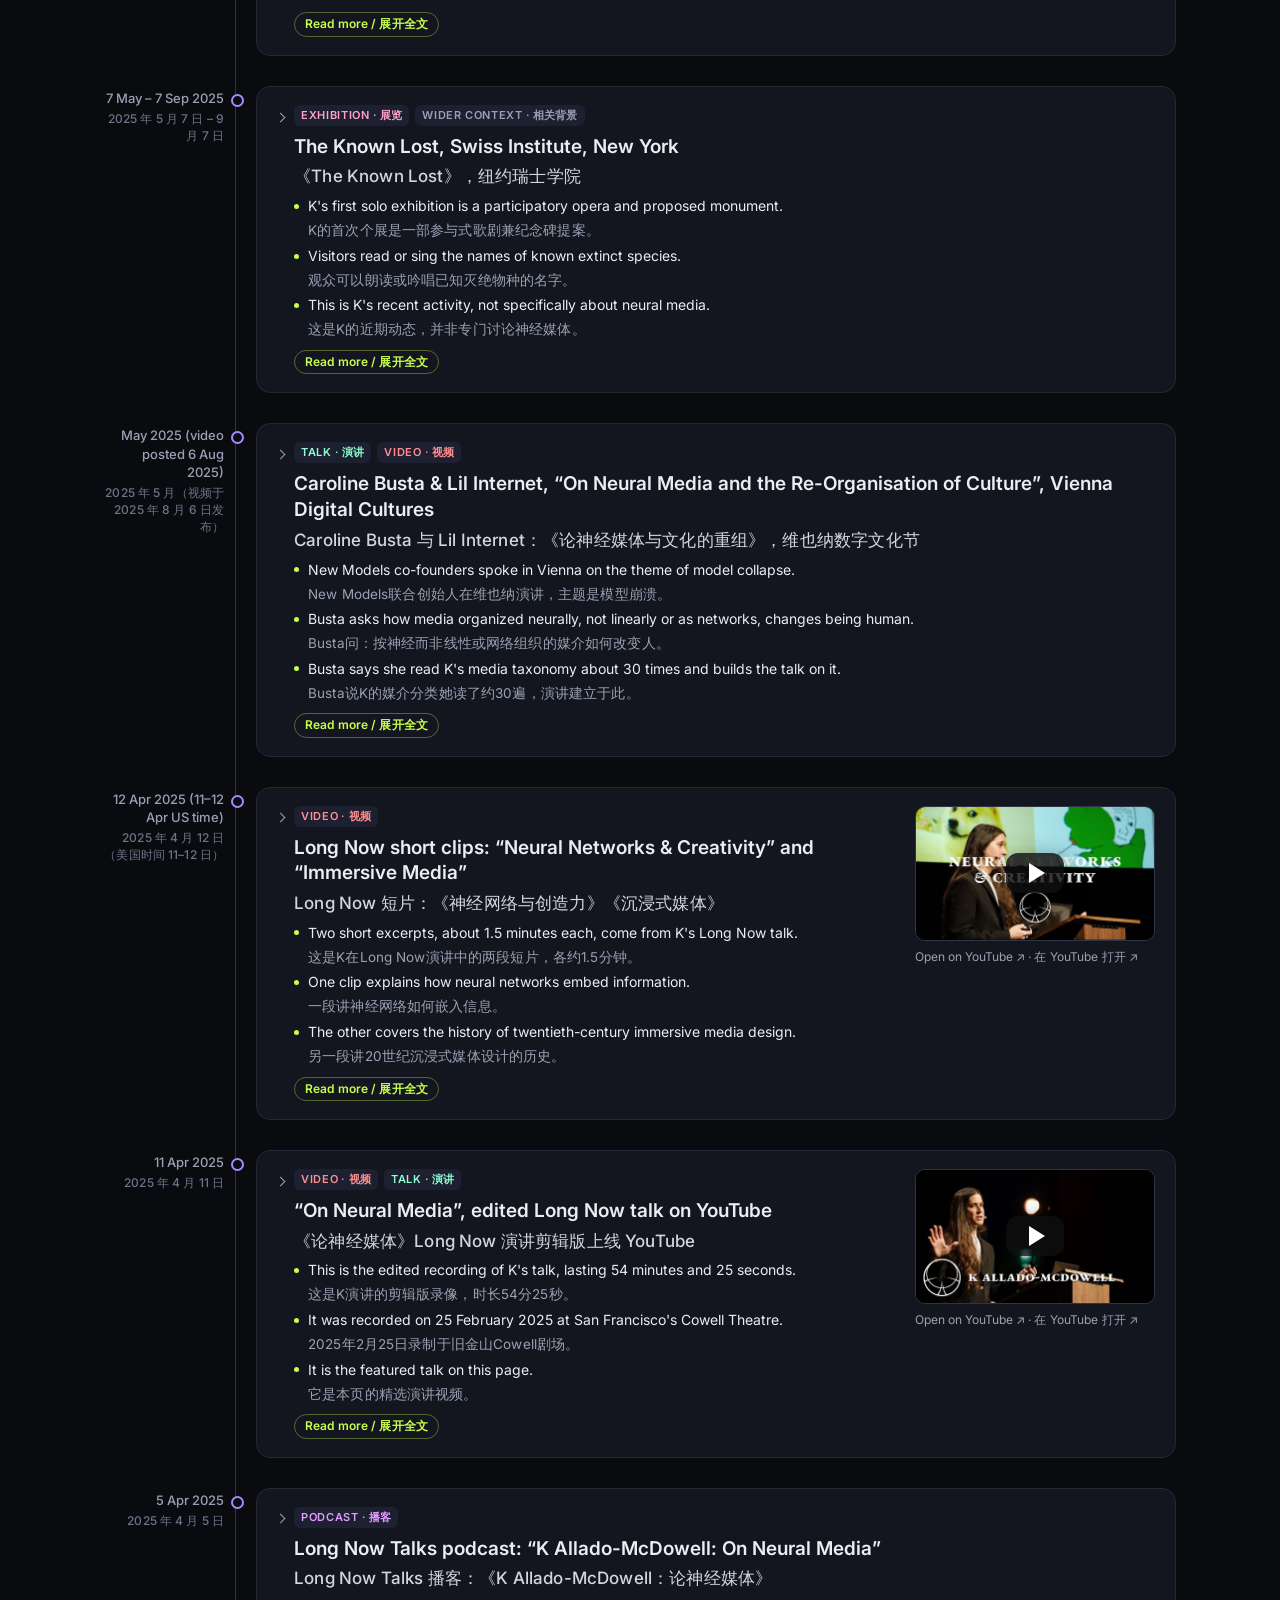
